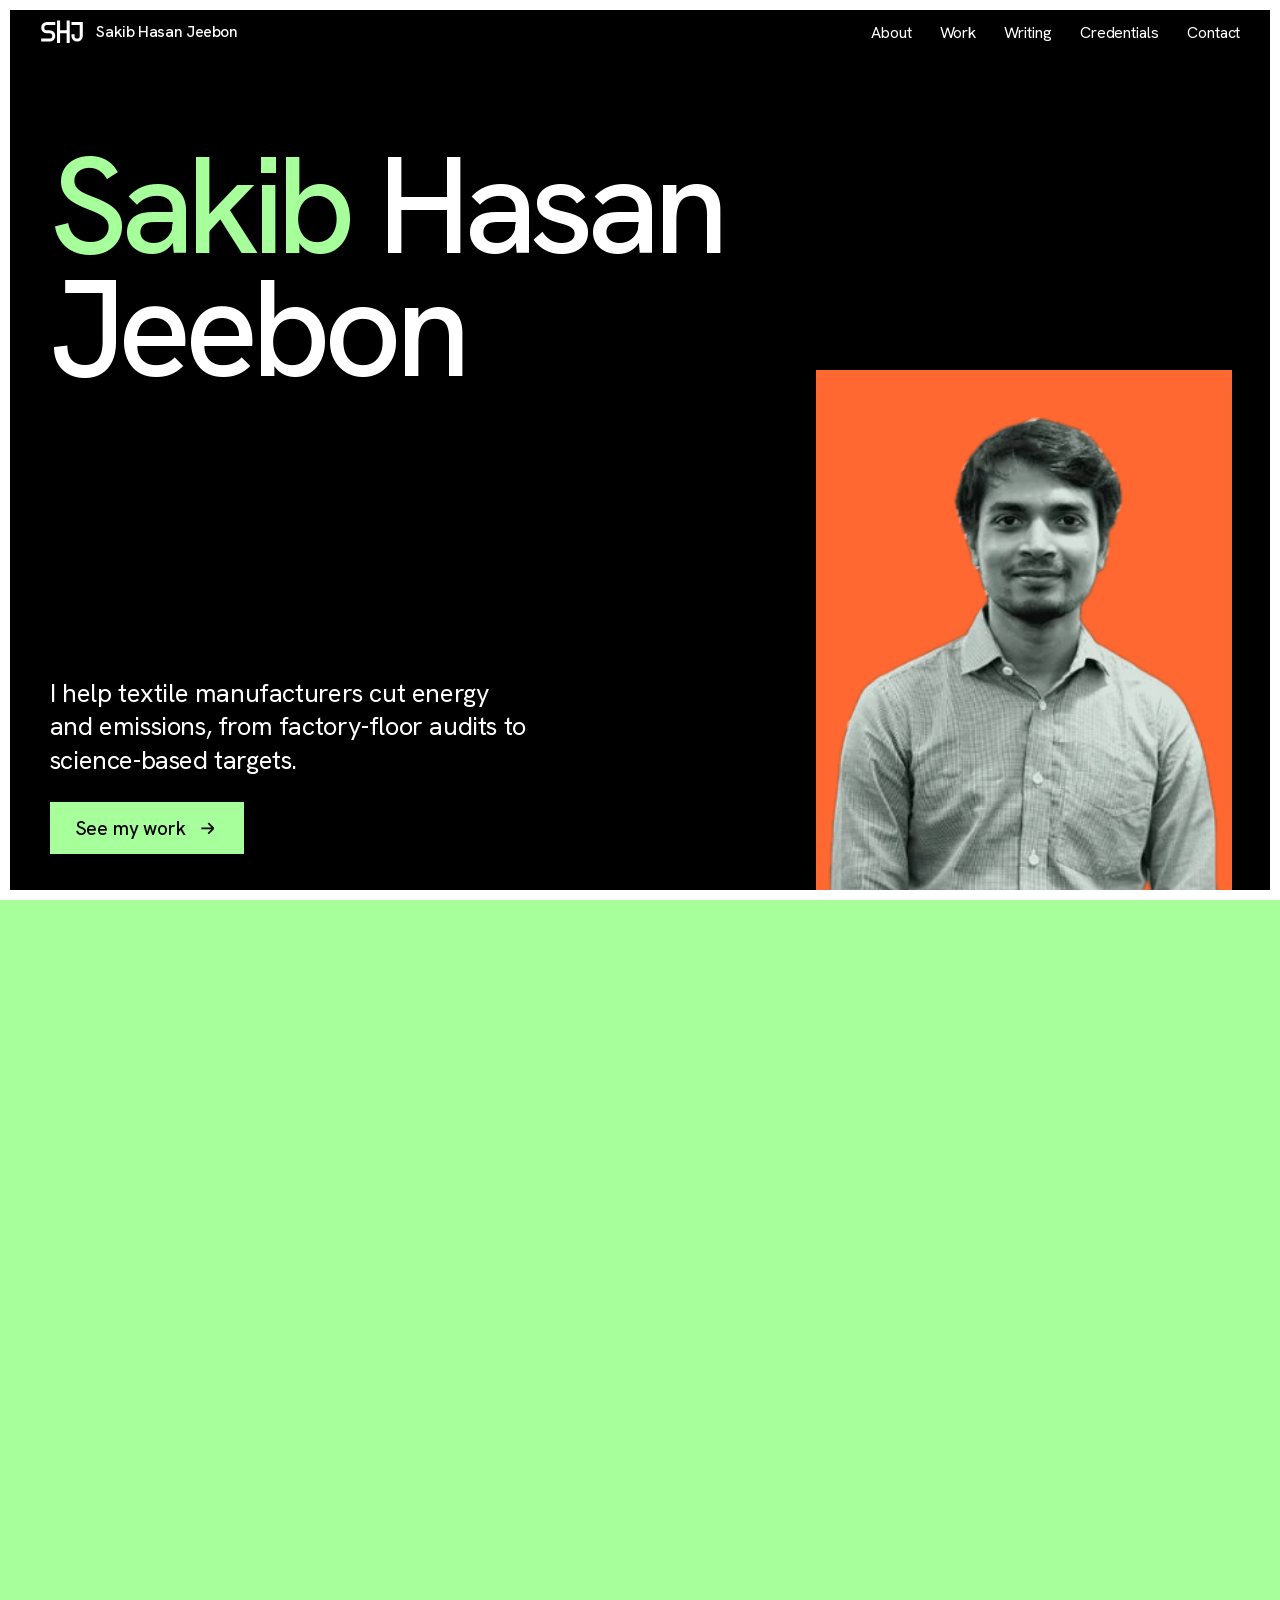
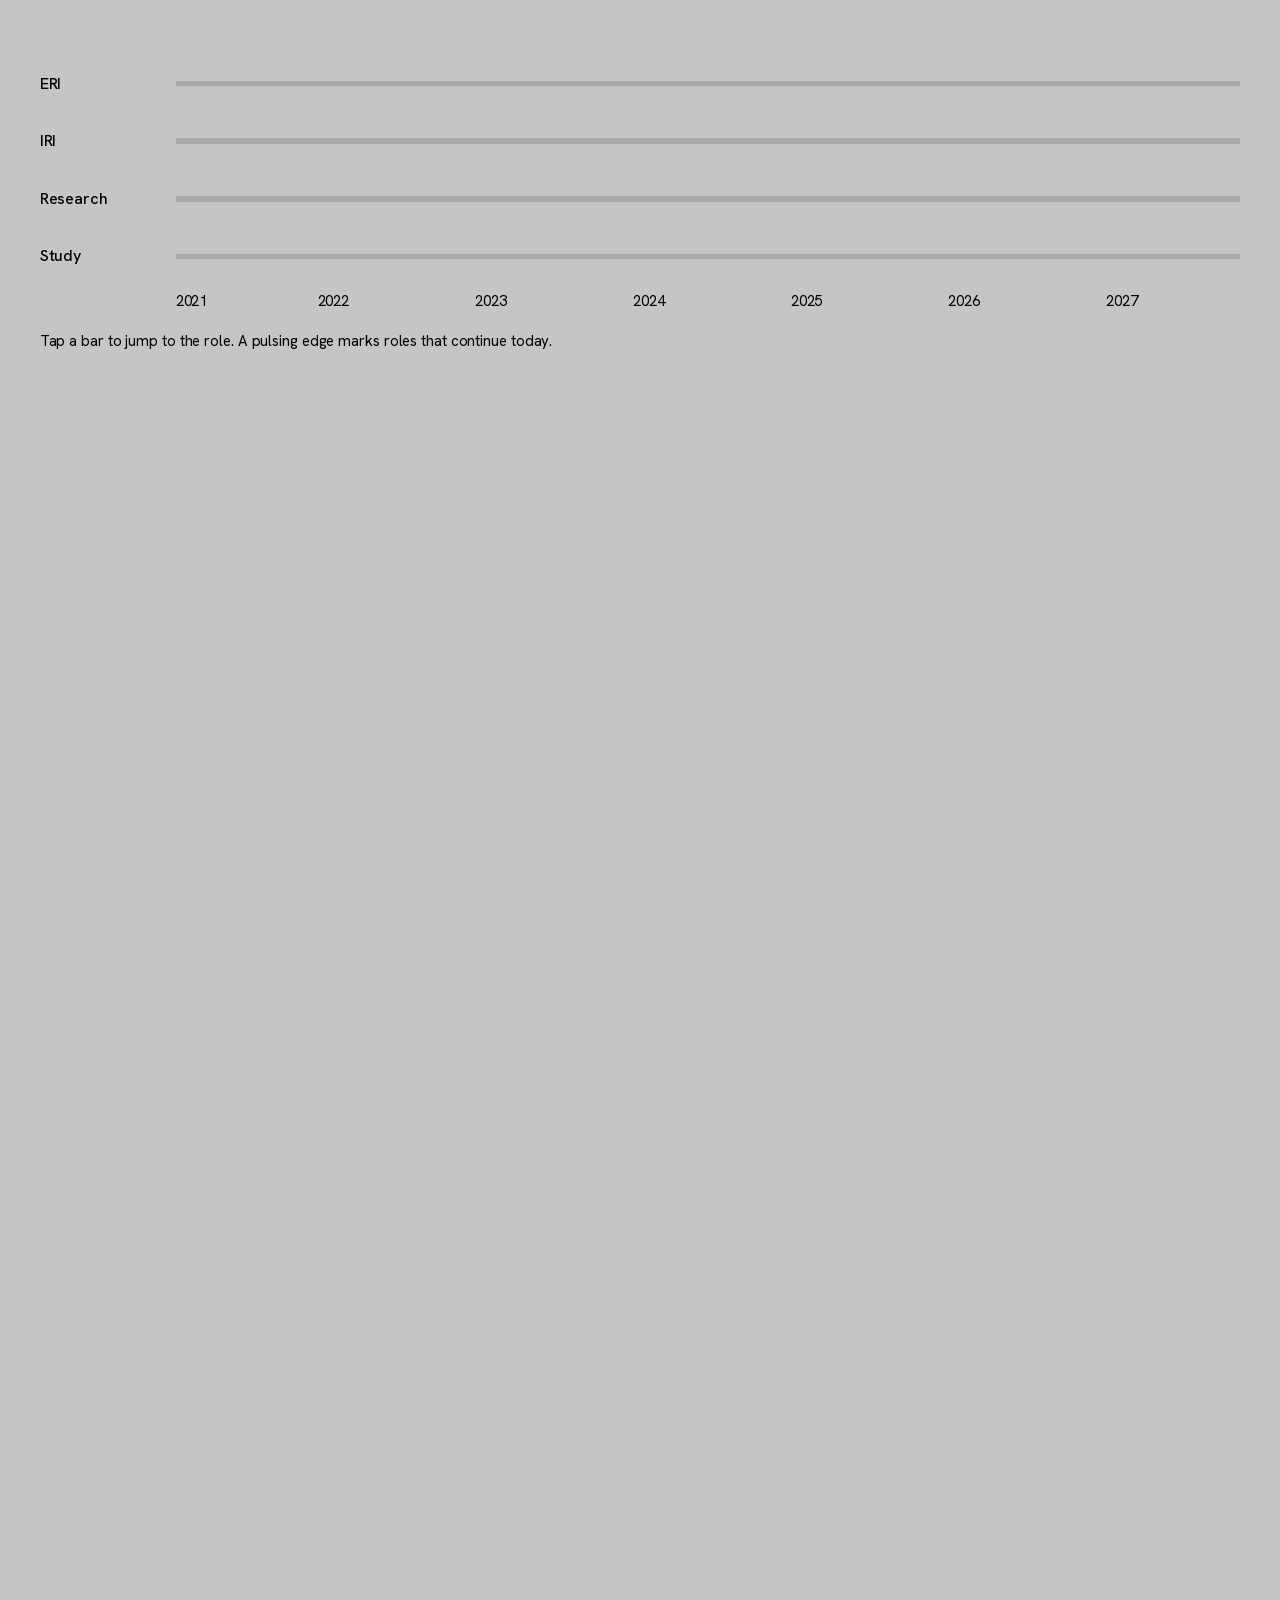
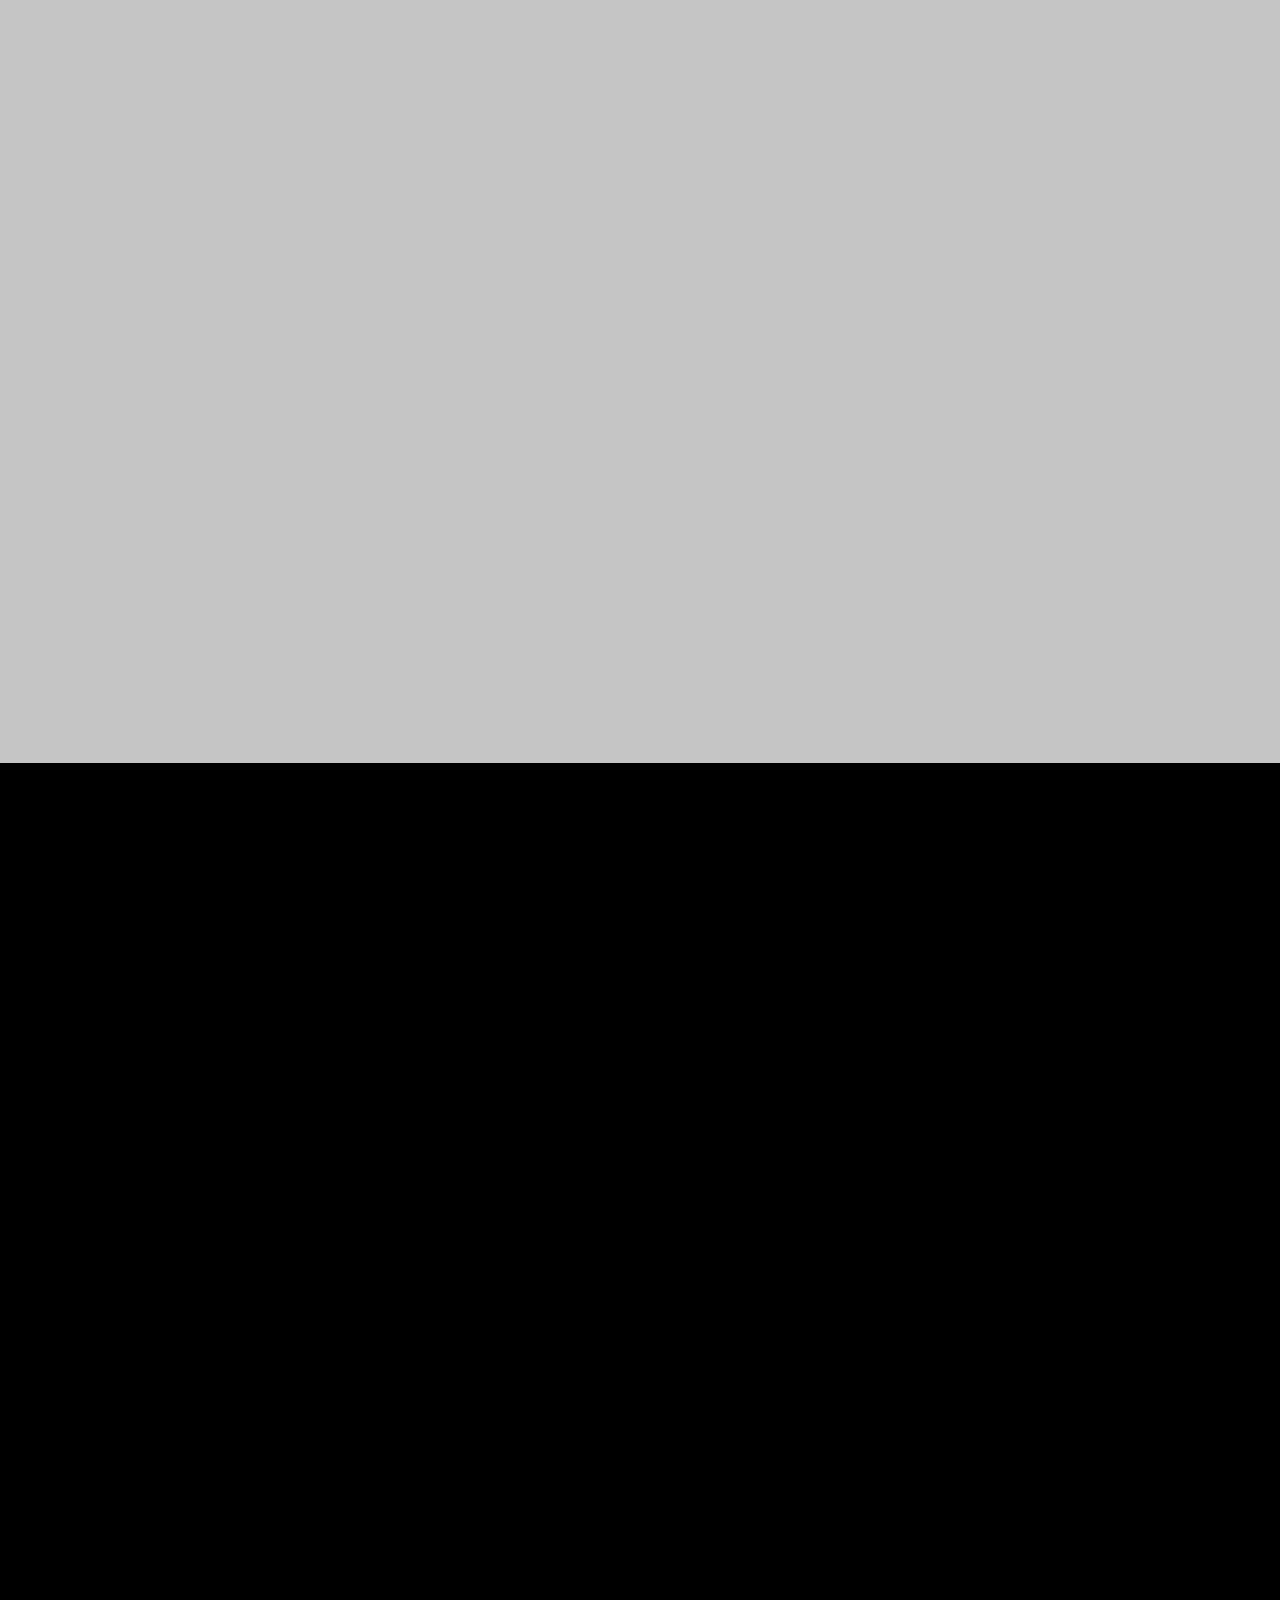
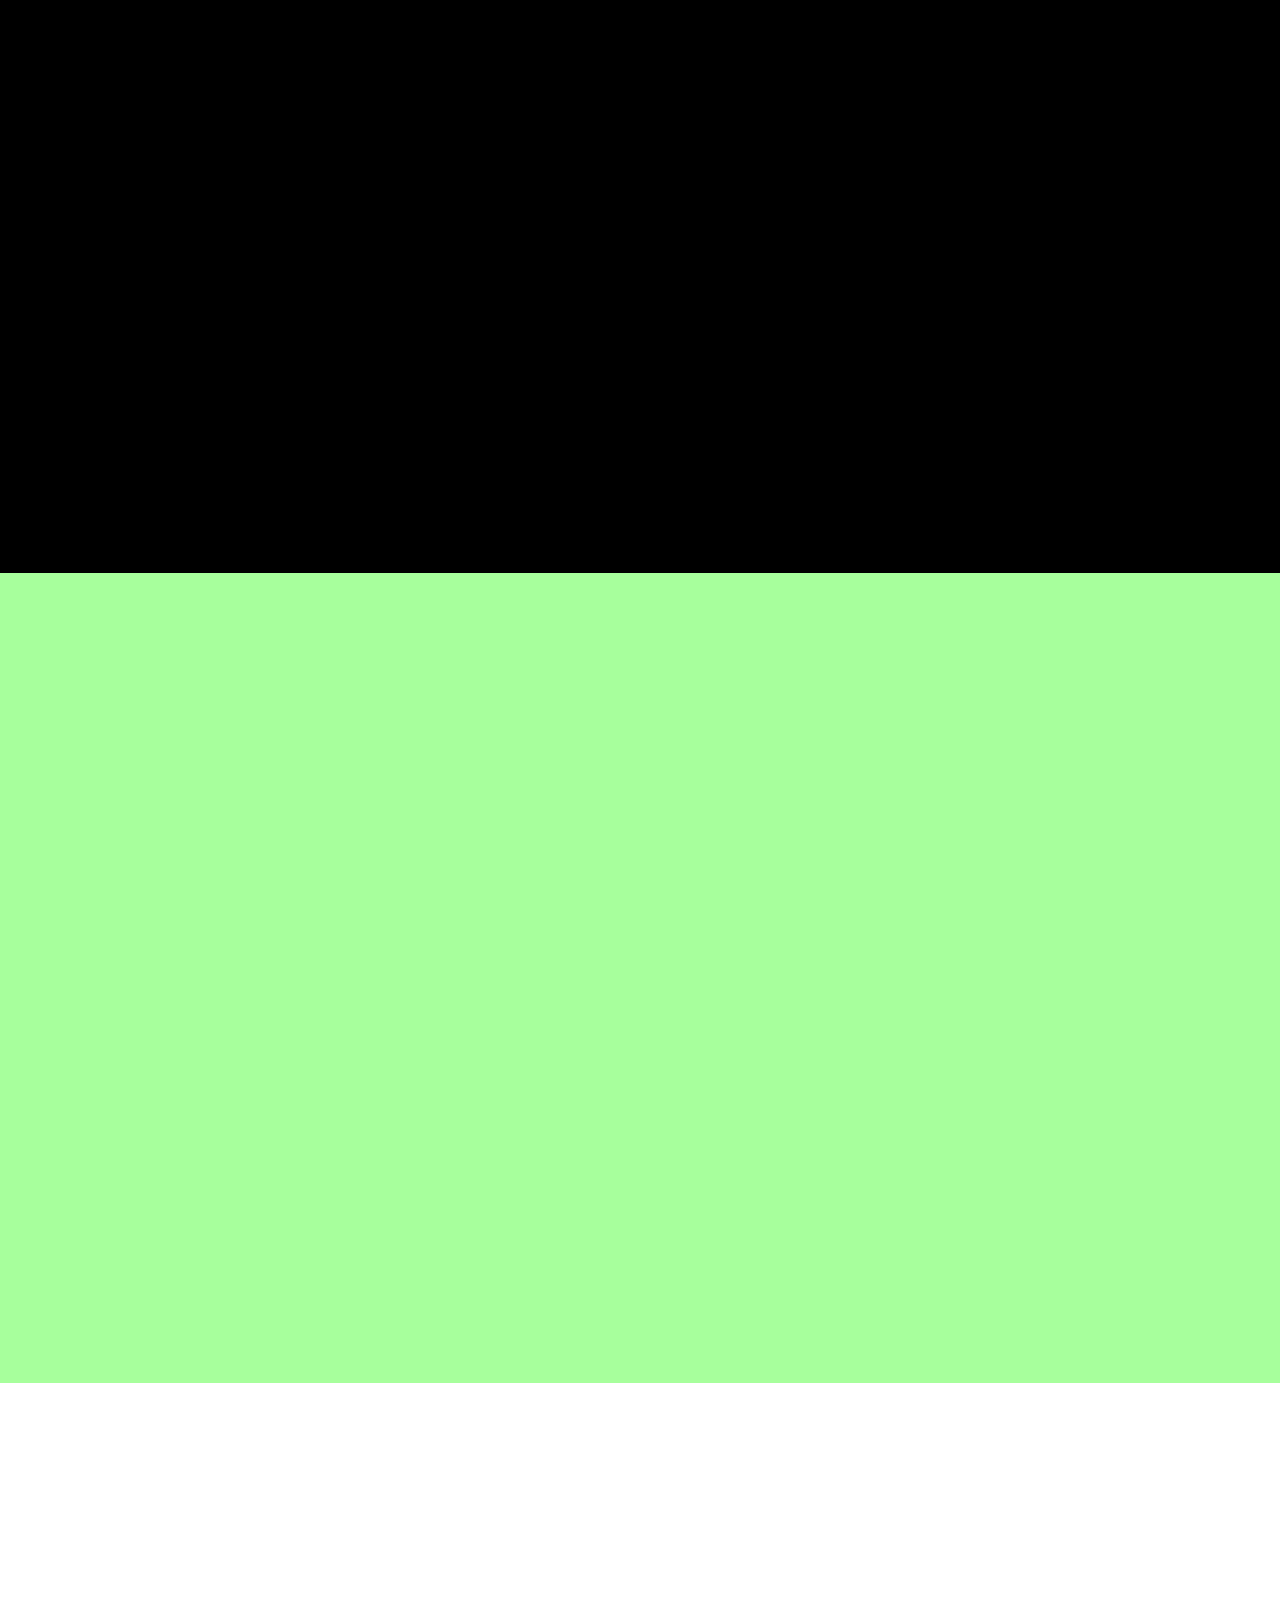
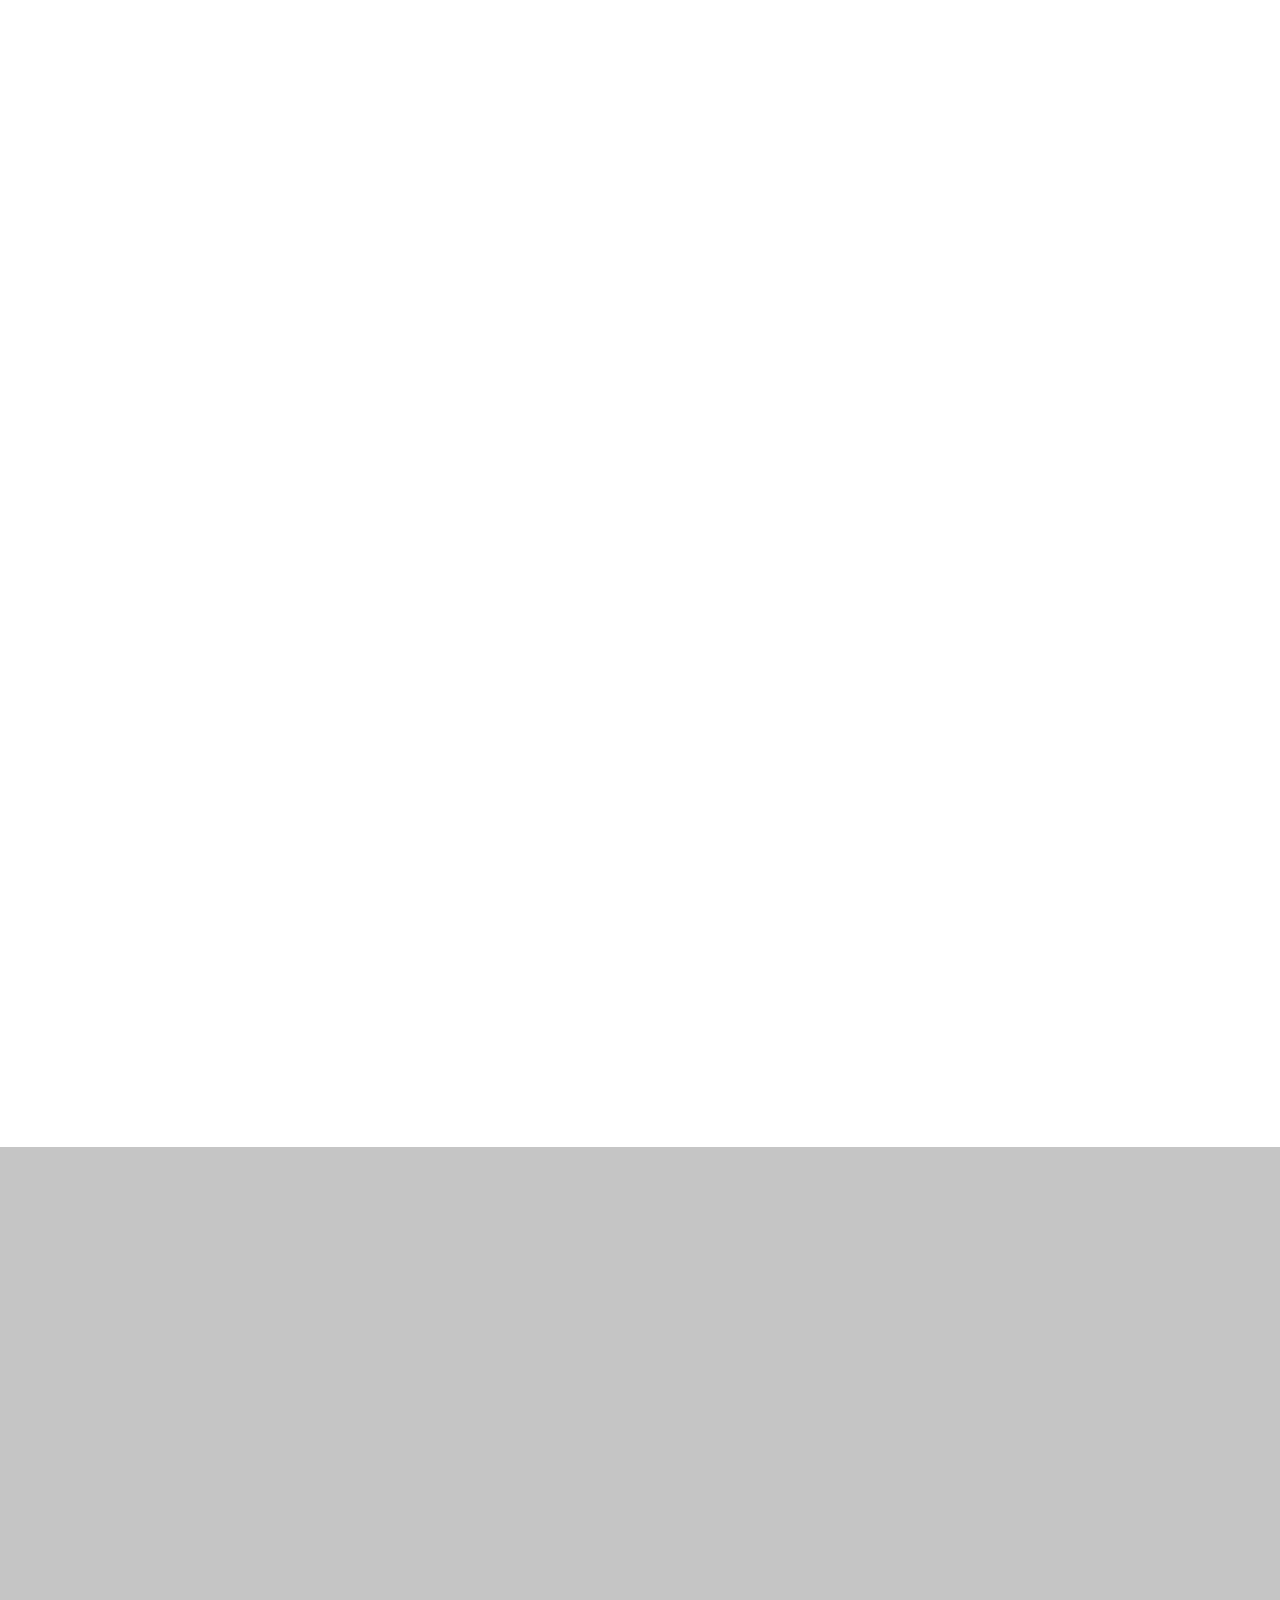
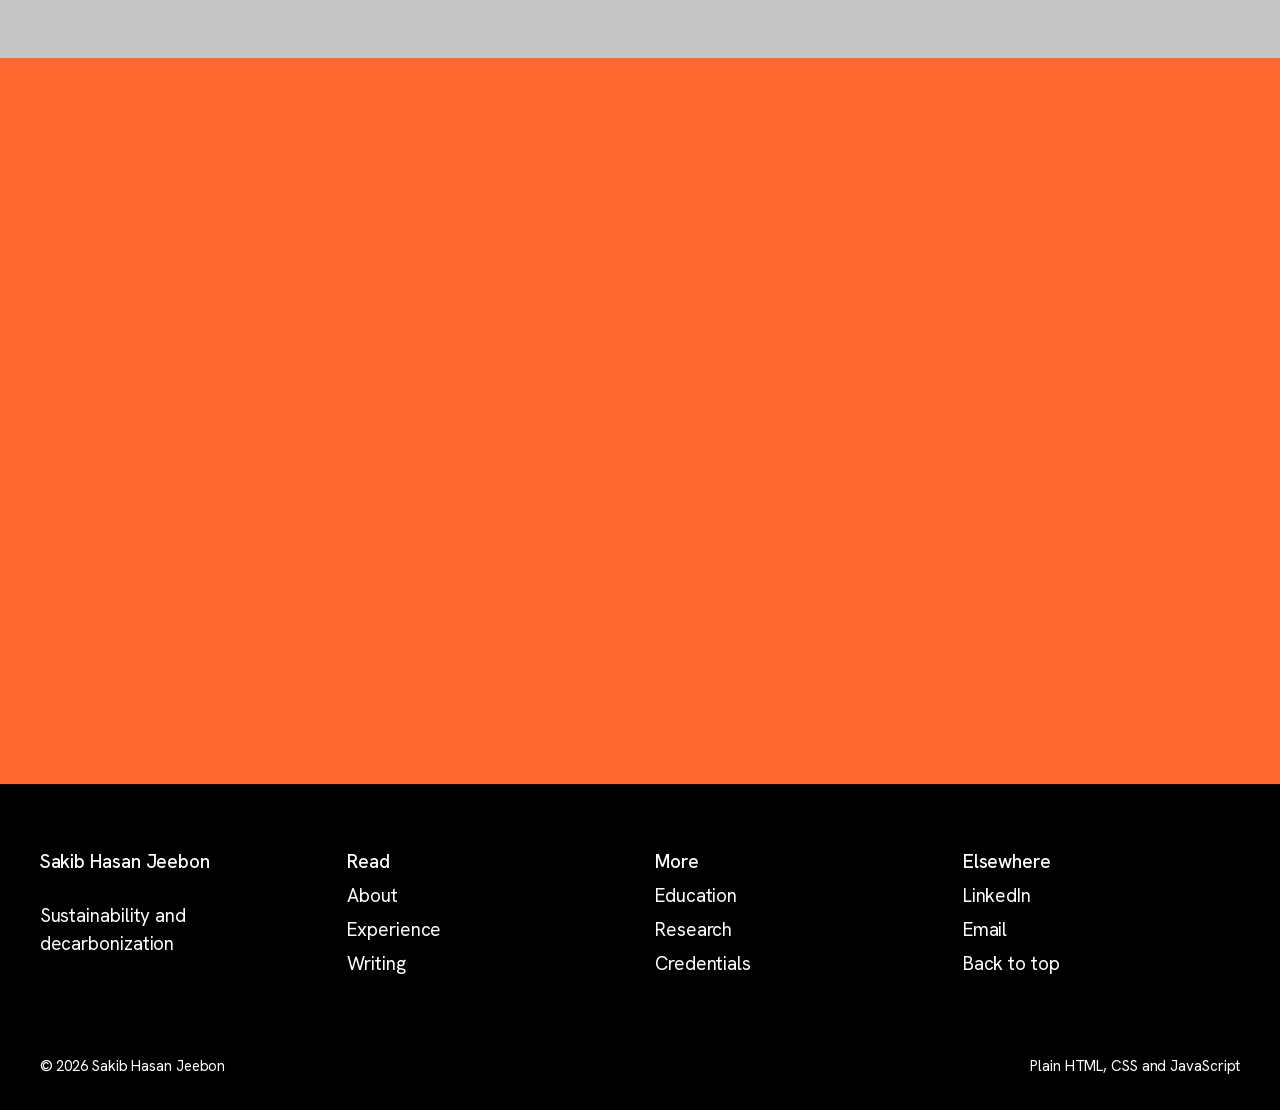
==== index.html @ f467424f "Speed and security pass - Self-host Hanken Grotesk (one 35 KB woff2) and drop Google Fonts requests " ====
<!DOCTYPE html>
<html lang="en">
<head>
  <meta charset="utf-8">
  <meta http-equiv="Content-Security-Policy" content="default-src 'self'; script-src 'self' 'sha256-qOhFsq0QMV2REqNwk5hGH5bZE9SkX6gt6yeyKdYPv+U='; style-src 'self'; style-src-attr 'unsafe-inline'; img-src 'self' data:; font-src 'self'; connect-src 'self'; object-src 'none'; base-uri 'none'; form-action 'none'">
  <meta name="referrer" content="strict-origin-when-cross-origin">
  <meta name="viewport" content="width=device-width, initial-scale=1">
  <title>Sakib Hasan Jeebon · Sustainability and decarbonization</title>
  <meta name="description" content="Sakib Hasan Jeebon leads client relations and training at IRI and ERI in Dhaka: energy audits, the RTIS ESG data platform, science-based targets and ESG reporting for textile manufacturing.">
  <meta name="author" content="Sakib Hasan Jeebon">
  <link rel="canonical" href="https://sakibjeebon.github.io/">
  <meta name="theme-color" content="#000000">

  <meta property="og:type" content="website">
  <meta property="og:title" content="Sakib Hasan Jeebon · Sustainability and decarbonization">
  <meta property="og:description" content="Energy audits, ESG data and training for textile manufacturing in South Asia. 90+ businesses onboarded to RTIS · 400+ professionals trained · UNFCCC LDC Expert Roster · SREDA Certified Energy Manager.">
  <meta property="og:url" content="https://sakibjeebon.github.io/">
  <meta property="og:image" content="https://sakibjeebon.github.io/assets/img/profile-480.jpg">
  <meta name="twitter:card" content="summary">

  <link rel="icon" href="favicon.svg" type="image/svg+xml">
  <link rel="icon" type="image/png" sizes="32x32" href="favicon-32x32.png">
  <link rel="apple-touch-icon" href="apple-touch-icon.png">
  <link rel="preload" href="assets/fonts/hanken-grotesk-latin.woff2" as="font" type="font/woff2" crossorigin>
  <link rel="stylesheet" href="assets/css/style.css">
  <script>document.documentElement.classList.add("js")</script>
  <script defer src="assets/js/main.js"></script>

  <script type="application/ld+json">
  {
    "@context": "https://schema.org",
    "@type": "Person",
    "name": "Sakib Hasan Jeebon",
    "url": "https://sakibjeebon.github.io/",
    "image": "https://sakibjeebon.github.io/assets/img/profile-480.jpg",
    "jobTitle": "Head of Client Relations and Training",
    "worksFor": [
      { "@type": "Organization", "name": "Intelligent Resources International (IRI) Ltd.", "url": "https://iribd.com/" },
      { "@type": "Organization", "name": "Engineering Resources International (ERI) Ltd.", "url": "https://eri.bd/" }
    ],
    "alumniOf": [
      { "@type": "CollegeOrUniversity", "name": "Bangladesh University of Engineering and Technology" },
      { "@type": "CollegeOrUniversity", "name": "Shahjalal University of Science and Technology" },
      { "@type": "CollegeOrUniversity", "name": "Institute of Business Administration, University of Dhaka" }
    ],
    "email": "mailto:sakibjeebon@gmail.com",
    "sameAs": [ "https://www.linkedin.com/in/sakibjeebon" ],
    "knowsAbout": [ "Decarbonization", "ESG Reporting", "Science Based Targets", "Energy Auditing", "GHG Accounting", "CSRD", "GRI", "Textile Manufacturing Sustainability" ]
  }
  </script>
</head>
<body>
<a class="skip" href="#main">Skip to content</a>

<header class="site-head" id="head">
  <a class="brand" href="#top" aria-label="Sakib Hasan Jeebon, back to top">
    <svg viewBox="0 2 64 40" aria-hidden="true"><path class="logo-line" pathLength="1" d="M20 10H10a6 6 0 0 0 0 12h4a6 6 0 0 1 0 12H4"/><path class="logo-line" pathLength="1" d="M27 8v28M41 8v28M27 22h14"/><path class="logo-line" pathLength="1" d="M48 10h12v18a6 6 0 0 1-12 0"/></svg>
    <span class="brand-name">Sakib Hasan Jeebon</span>
  </a>
  <ul class="nav-links">
    <li class="wide"><a href="#about">About</a></li>
    <li><a href="#experience">Work</a></li>
    <li><a href="#writing">Writing</a></li>
    <li class="wide"><a href="#credentials">Credentials</a></li>
    <li><a href="#contact">Contact</a></li>
  </ul>
</header>

<main id="main">

  <!-- Hero -->
  <section class="hero" id="top" aria-label="Introduction">
    <div class="hero-panel">
      <h1><span class="line"><span><span class="given">Sakib</span> Hasan</span></span><span class="line"><span>Jeebon</span></span></h1>
      <div class="hero-foot">
        <p>I help textile manufacturers cut energy and emissions, from factory-floor audits to science-based targets.</p>
        <a class="btn" href="#experience">See my work <svg class="ic" viewBox="0 0 24 24" aria-hidden="true"><path fill="none" stroke="currentColor" stroke-width="2" d="M5 12h14m0 0-6-6m6 6-6 6"/></svg></a>
      </div>
      <div class="hero-photo"><img src="assets/img/sakib-cutout.webp" width="291" height="440" alt="Sakib Hasan Jeebon" fetchpriority="high" decoding="async"></div>
    </div>
  </section>

  <!-- About -->
  <section class="chapter c-mint about" id="about" aria-labelledby="about-h">
    <div class="wrap">
      <h2 id="about-h" class="rise">Energy, water and carbon, counted.</h2>
      <div class="about-cols">
        <div class="rise">
          <h3>What I do</h3>
          <p>Industrial sustainability: energy, water and greenhouse-gas management for textile and garment supply chains in Bangladesh, India and Pakistan. I started on the factory floor with energy audits, chemical assessments and effluent-plant evaluations.</p>
        </div>
        <div class="rise" style="--i:1">
          <h3>Two companies, one role</h3>
          <p>Since July 2026 I hold the same title at two sister companies. At IRI I lead client relations, training and ESG platform sales; at ERI I do the same for its resource-efficiency, decarbonization and reporting services.</p>
        </div>
        <div class="rise" style="--i:2">
          <h3>What I'm building</h3>
          <p>RTIS, the resource-tracking and ESG data platform, and the training that makes its numbers usable. I'm automating assessment work with AI, and studying garment business at IBA, University of Dhaka.</p>
        </div>
      </div>
      <div class="focus">
        <div class="rise"><h3>ESG reporting</h3><ul><li>GRI, CSRD and CSDDD</li><li>SBTi target setting</li><li>Higg FEM</li><li>UNFCCC alignment</li></ul></div>
        <div class="rise" style="--i:1"><h3>Decarbonization</h3><ul><li>GHG accounting, Scope 1–3</li><li>Mitigation road-mapping</li><li>Climate training design</li></ul></div>
        <div class="rise" style="--i:2"><h3>Energy and resources</h3><ul><li>Industrial energy auditing</li><li>Water and chemical management</li><li>ETP evaluation</li><li>Renewable feasibility</li></ul></div>
        <div class="rise" style="--i:3"><h3>Data and software</h3><ul><li>RTIS platform architecture</li><li>Predictive efficiency models</li><li>Python, data visualization</li><li>AI workflow automation</li></ul></div>
      </div>
      <a class="btn rise" href="#experience">The track record <svg class="ic" viewBox="0 0 24 24" aria-hidden="true"><path fill="none" stroke="currentColor" stroke-width="2" d="M5 12h14m0 0-6-6m6 6-6 6"/></svg></a>
    </div>
  </section>

  <!-- Track record -->
  <section class="chapter c-orange record" id="record" aria-labelledby="record-h">
    <span id="impact" aria-hidden="true"></span>
    <div class="wrap">
      <h2 id="record-h" class="vh">Track record</h2>
      <div class="figs">
        <p class="rise"><span class="fig"><span class="count" data-target="400">400</span>+</span>professionals trained in GHG accounting, RTIS and resource efficiency</p>
        <p class="rise" style="--i:1"><span class="fig"><span class="count" data-target="90">90</span>+</span>new businesses onboarded to the RTIS platform</p>
        <p class="rise" style="--i:2"><span class="fig"><span class="count" data-target="80">80</span>+</span>industrial energy audits in textile and garment factories</p>
        <p class="rise" style="--i:3"><span class="fig"><span class="count" data-target="25">25</span></span>factories guided to SBTi-aligned targets</p>
      </div>
      <div class="record-more">
        <div class="rise"><strong>€85K</strong>OECD-aligned needs assessment contract, won through a multi-stage bid</div>
        <div class="rise" style="--i:1"><strong>$55K</strong>annual recurring revenue from ESG platform sales and renewals</div>
        <div class="rise" style="--i:2"><strong>40+ and 15+</strong>chemical assessments and effluent plant evaluations</div>
        <div class="rise" style="--i:3"><strong>3 countries</strong>Bangladesh, India and Pakistan</div>
      </div>
    </div>
  </section>

  <!-- Experience -->
  <section class="chapter c-grey experience" id="experience" aria-labelledby="exp-h">
    <div class="wrap">
      <h2 id="exp-h" class="chapter-head rise">Experience</h2>

      <figure class="lanes" id="lanes" aria-label="Career timeline from 2021 to 2027. ERI: Engineer May 2021 to June 2022, RTIS Integration Lead July 2022 to June 2023, Manager July to December 2023, Head of Client Relations and Training from July 2026. IRI: Head of Client Relations and Training from January 2024. Research: Graduate Research Assistant at BUET April 2022 to March 2024. Study: MSc at BUET July 2021 to March 2024; PGD in Garment Business at IBA from November 2026.">
        <!-- position = months since Jan 2021 / 81 (axis runs Jan 2021 to Sep 2027) -->
        <div class="lane"><span class="lane-name">ERI</span>
          <div class="lane-track">
            <a class="seg l-eri" href="#role-eri-eng" style="--s:4.94%;--w:17.28%">Engineer</a>
            <a class="seg l-eri" href="#role-eri-rtis" style="--s:22.22%;--w:14.81%;transition-delay:.12s">RTIS lead</a>
            <a class="seg l-eri" href="#role-eri-mgr" style="--s:37.04%;--w:7.41%;transition-delay:.24s">Manager</a>
            <a class="seg l-eri live" href="#role-eri-head" style="--s:81.48%;--w:6.17%;transition-delay:.48s">Head</a>
          </div>
        </div>
        <div class="lane"><span class="lane-name">IRI</span>
          <div class="lane-track">
            <a class="seg l-iri live" href="#role-iri-head" style="--s:44.44%;--w:43.21%;transition-delay:.36s">Head of Client Relations and Training</a>
          </div>
        </div>
        <div class="lane"><span class="lane-name">Research</span>
          <div class="lane-track">
            <a class="seg l-res" href="#research" style="--s:18.52%;--w:29.63%;transition-delay:.2s">Graduate research, BUET</a>
          </div>
        </div>
        <div class="lane"><span class="lane-name">Study</span>
          <div class="lane-track">
            <a class="seg l-study" href="#education" style="--s:7.41%;--w:40.74%;transition-delay:.16s">MSc, BUET</a>
            <a class="seg l-study live" href="#education" style="--s:86.42%;--w:11.11%;transition-delay:.6s">PGD-GB</a>
          </div>
        </div>
        <div class="lanes-axis"><span></span>
          <div class="axis" aria-hidden="true">
            <span style="--s:0%">2021</span><span style="--s:14.81%">2022</span><span style="--s:29.63%">2023</span><span style="--s:44.44%">2024</span><span style="--s:59.26%">2025</span><span style="--s:74.07%">2026</span><span style="--s:88.89%">2027</span>
          </div>
        </div>
        <ul class="lanes-legend">
          <li><span class="dot l-eri"></span><span><b>ERI</b> Engineer, RTIS Integration Lead, Manager, Head of Client Relations and Training</span></li>
          <li><span class="dot l-iri"></span><span><b>IRI</b> Head of Client Relations and Training</span></li>
          <li><span class="dot l-res"></span><span><b>Research</b> Graduate research, BUET</span></li>
          <li><span class="dot l-study"></span><span><b>Study</b> MSc at BUET, PGD in Garment Business at IBA</span></li>
        </ul>
        <figcaption class="lanes-note">Tap a bar to jump to the role. A pulsing edge marks roles that continue today.</figcaption>
      </figure>

      <ol class="roles">
        <li class="role" id="role-eri-head">
          <div class="role-when rise"><strong>Jul 2026 – present</strong>Dhaka, on-site</div>
          <div class="role-body rise" style="--i:1">
            <h3>Head of Client Relations and Training</h3>
            <p class="role-org"><a href="https://eri.bd/" target="_blank" rel="noopener noreferrer">Engineering Resources International (ERI) Ltd.</a><span class="role-tag tag-eri">Concurrent with IRI</span></p>
            <ul>
              <li>Lead client relationships for ERI's resource-efficiency, decarbonization and sustainability-reporting engagements with brands and manufacturers.</li>
              <li>Run RTIS certification and sustainability training programmes for factory teams.</li>
              <li>Coordinate delivery between ERI and its sister concern IRI, so clients get one point of contact across both.</li>
            </ul>
          </div>
        </li>
        <li class="role" id="role-iri-head">
          <div class="role-when rise"><strong>Jan 2024 – present</strong>Dhaka</div>
          <div class="role-body rise" style="--i:1">
            <h3>Head of Client Relations and Training</h3>
            <p class="role-org"><a href="https://iribd.com/" target="_blank" rel="noopener noreferrer">Intelligent Resources International (IRI) Ltd.</a><span class="role-tag tag-iri">Concurrent with ERI</span></p>
            <ul>
              <li>Automating assessment and reporting workflows and building AI skills across the organisation, cutting mandays and resource use.</li>
              <li>Closed a <b>€85K</b> OECD-aligned ATTI Bangladesh Needs Assessment contract through a competitive multi-stage bid.</li>
              <li>Generated and manage <b>$55K</b> in annual recurring revenue from ESG data-platform sales and renewals.</li>
              <li>Guided <b>25 factories</b> through SBTi-aligned emission-reduction target setting.</li>
              <li>Architected the RTIS ESG reporting engine covering <b>GRI, CSRD, CSDDD and SBTi</b>.</li>
              <li>Ran 20+ stakeholder sessions with brands, sponsors and factories; launched 3 new services that grew the user base by 25%.</li>
              <li>Lead a team of five; built the regional ESG services pipeline across <b>Bangladesh, India and Pakistan</b> and beyond apparel into new industrial sectors.</li>
            </ul>
          </div>
        </li>
        <li class="role" id="role-eri-mgr">
          <div class="role-when rise"><strong>Jul 2023 – Dec 2023</strong></div>
          <div class="role-body rise" style="--i:1">
            <h3>Manager, Technical Integration and Training</h3>
            <p class="role-org"><a href="https://eri.bd/" target="_blank" rel="noopener noreferrer">Engineering Resources International (ERI) Ltd.</a></p>
            <ul>
              <li>Onboarded <b>30+ factories</b>; designed and delivered training to <b>400+ sustainability professionals</b> across South Asia.</li>
              <li>Aligned factory-level environmental strategy with UNFCCC climate objectives.</li>
              <li>Launched <b>3 sustainability programmes</b> strengthening supply-chain performance.</li>
            </ul>
          </div>
        </li>
        <li class="role" id="role-eri-rtis">
          <div class="role-when rise"><strong>Jul 2022 – Jun 2023</strong></div>
          <div class="role-body rise" style="--i:1">
            <h3>RTIS Integration Lead</h3>
            <p class="role-org"><a href="https://eri.bd/" target="_blank" rel="noopener noreferrer">Engineering Resources International (ERI) Ltd.</a></p>
            <ul>
              <li>Developed the core architecture and training modules of <b>RTIS</b>, the Resource Tracking Information System for ESG monitoring.</li>
              <li>Launched the platform and scaled onboarding to <b>60+ factories</b> for real-time resource monitoring.</li>
              <li>Built predictive resource-efficiency models for the apparel sector.</li>
            </ul>
          </div>
        </li>
        <li class="role" id="role-eri-eng">
          <div class="role-when rise"><strong>May 2021 – Jun 2022</strong></div>
          <div class="role-body rise" style="--i:1">
            <h3>Engineer, Sustainable Development and Engineering</h3>
            <p class="role-org"><a href="https://eri.bd/" target="_blank" rel="noopener noreferrer">Engineering Resources International (ERI) Ltd.</a></p>
            <ul>
              <li>Conducted <b>80+ energy audits</b>, <b>40+ chemical assessments</b> and <b>15+ effluent treatment plant evaluations</b> in textile and garment factories.</li>
            </ul>
          </div>
        </li>
      </ol>
    </div>
  </section>

  <!-- Writing -->
  <section class="chapter c-black writing" id="writing" aria-labelledby="writing-h">
    <div class="tiles">
      <div class="tile head rise">
        <div><h2 id="writing-h">Writing</h2><p>Notes on energy, climate, ESG and AI, first posted on LinkedIn.</p></div>
      </div>
      <a class="tile t-orange rise" href="writing/ai-token-import.html"><span class="tile-fig">৳16&nbsp;cr</span><span class="tile-cap">How many AI tokens does Bangladesh import?<span class="tile-when">Mar 2026</span></span></a>
      <a class="tile photo rise" style="--i:1" href="writing/measuring-the-right-emissions.html"><img src="assets/img/writing/measuring-the-right-emissions-480.webp" srcset="assets/img/writing/measuring-the-right-emissions-480.webp 480w, assets/img/writing/measuring-the-right-emissions-960.webp 960w" sizes="(max-width: 760px) 50vw, (max-width: 1100px) 33vw, 25vw" alt="" loading="lazy" width="1024" height="1024"><span class="tile-cap">Are we measuring the right emissions?<span class="tile-when">Mar 2026</span></span></a>
      <a class="tile t-mint rise" href="writing/leap-year-rule.html"><span class="tile-fig">÷400</span><span class="tile-cap">Why 1900 wasn't a leap year, but 2000 was<span class="tile-when">Feb 2026</span></span></a>
      <a class="tile photo rise" style="--i:1" href="writing/ai-vs-food.html"><img src="assets/img/writing/ai-vs-food-480.webp" srcset="assets/img/writing/ai-vs-food-480.webp 480w, assets/img/writing/ai-vs-food-800.webp 800w" sizes="(max-width: 760px) 50vw, (max-width: 1100px) 33vw, 25vw" alt="" loading="lazy" width="800" height="1200"><span class="tile-cap">Energy vs food is now AI vs food<span class="tile-when">Feb 2026</span></span></a>
      <a class="tile t-white rise" style="--i:2" href="writing/carbon-neutral-baby.html"><span class="tile-fig">580</span><span class="tile-cap">The math behind a carbon-neutral baby<span class="tile-when">Oct 2025</span></span></a>
      <a class="tile photo rise" style="--i:3" href="writing/bangladesh-renewable-market.html"><img src="assets/img/writing/bangladesh-renewable-market-480.webp" srcset="assets/img/writing/bangladesh-renewable-market-480.webp 480w, assets/img/writing/bangladesh-renewable-market-960.webp 960w" sizes="(max-width: 760px) 50vw, (max-width: 1100px) 33vw, 25vw" alt="" loading="lazy" width="1200" height="1200"><span class="tile-cap">Bangladesh opens its renewable power market<span class="tile-when">Oct 2025</span></span></a>
      <a class="tile t-grey rise" href="writing/ants-vs-humans.html"><span class="tile-fig">T</span><span class="tile-cap">Ants vs humans: who solves problems better?<span class="tile-when">Dec 2024</span></span></a>
      <a class="tile photo rise" style="--i:1" href="writing/fossil-free-fashion-scorecard.html"><img src="assets/img/writing/fossil-free-fashion-scorecard-480.webp" srcset="assets/img/writing/fossil-free-fashion-scorecard-480.webp 480w, assets/img/writing/fossil-free-fashion-scorecard-960.webp 960w" sizes="(max-width: 760px) 50vw, (max-width: 1100px) 33vw, 25vw" alt="" loading="lazy" width="1200" height="1200"><span class="tile-cap">Fashion's climate wake-up call<span class="tile-when">Jun 2025</span></span></a>
      <a class="tile t-orange rise" style="--i:2" href="writing/game-theory.html"><span class="tile-fig">2×2</span><span class="tile-cap">What game theory teaches about cooperation<span class="tile-when">Nov 2024</span></span></a>
      <a class="tile photo rise" style="--i:3" href="writing/surface-tension.html"><img src="assets/img/writing/surface-tension-480.webp" srcset="assets/img/writing/surface-tension-480.webp 480w, assets/img/writing/surface-tension-599.webp 599w" sizes="(max-width: 760px) 50vw, (max-width: 1100px) 33vw, 25vw" alt="" loading="lazy" width="599" height="899"><span class="tile-cap">A wasp, some water, and surface tension<span class="tile-when">Dec 2024</span></span></a>
      <a class="tile t-mint rise" href="writing/sound-of-the-sun.html"><span class="tile-fig">290&nbsp;dB</span><span class="tile-cap">How loud would the Sun be?<span class="tile-when">2024</span></span></a>
      <a class="tile photo rise" style="--i:1" href="writing/candle-flame-in-space.html"><img src="assets/img/writing/candle-flame-in-space-480.webp" srcset="assets/img/writing/candle-flame-in-space-480.webp 480w, assets/img/writing/candle-flame-in-space-960.webp 960w" sizes="(max-width: 760px) 50vw, (max-width: 1100px) 33vw, 25vw" alt="" loading="lazy" width="1041" height="812"><span class="tile-cap">What a candle flame does in space<span class="tile-when">2024</span></span></a>
      <a class="tile more rise" style="--i:2" href="writing/">All writing <svg class="ic" viewBox="0 0 24 24" aria-hidden="true"><path fill="none" stroke="currentColor" stroke-width="2" d="M5 12h14m0 0-6-6m6 6-6 6"/></svg></a>
    </div>
  </section>

  <!-- Statement + fieldwork -->
  <section class="chapter c-mint stair" id="fieldwork" aria-labelledby="stair-h">
    <div class="wrap">
      <div class="stair-top">
        <h2 id="stair-h" class="rise"><span>Between knowing and doing</span> <span>is where I work.</span></h2>
        <p class="stair-note rise" style="--i:1">Plant visits, trainings and workshops, from Dhaka's water treatment plants to climate and Agile courses. Most of the technical content is familiar; the distance between it and factory practice is the lesson.</p>
      </div>
      <div class="stair-pics">
        <figure class="rise"><img src="assets/img/writing/wasa-visit-crop-480.webp" srcset="assets/img/writing/wasa-visit-crop-480.webp 480w, assets/img/writing/wasa-visit-crop-960.webp 960w" sizes="(max-width: 760px) 50vw, 25vw" alt="Sakib and a colleague in the control room of the WASA Sayedabad water treatment plant" width="1400" height="868" loading="lazy" decoding="async"><figcaption>WASA Sayedabad Water Treatment Plant</figcaption></figure>
        <figure class="rise" style="--i:1"><img src="assets/img/writing/basis-agile-crop-480.webp" srcset="assets/img/writing/basis-agile-crop-480.webp 480w, assets/img/writing/basis-agile-crop-960.webp 960w" sizes="(max-width: 760px) 50vw, 25vw" alt="Participants of the B-TopSE Agile 1 workshop at BITM, organised by BCC, BASIS and JICA" width="1200" height="426" loading="lazy" decoding="async"><figcaption>B-TopSE Agile 1, BCC, BASIS and JICA</figcaption></figure>
        <figure class="rise" style="--i:2"><img src="assets/img/writing/giz-climate-tot-480.webp" srcset="assets/img/writing/giz-climate-tot-480.webp 480w, assets/img/writing/giz-climate-tot-960.webp 960w" sizes="(max-width: 760px) 50vw, 25vw" style="object-position:50% 8%" alt="Participants of the GIZ Training of Trainers on climate mitigation for the textile sector" width="1024" height="1024" loading="lazy" decoding="async"><figcaption>GIZ Training of Trainers, climate mitigation for textiles</figcaption></figure>
        <figure class="rise" style="--i:3"><img src="assets/img/writing/sreda-workshop-480.webp" srcset="assets/img/writing/sreda-workshop-480.webp 480w, assets/img/writing/sreda-workshop-960.webp 960w" sizes="(max-width: 760px) 50vw, 25vw" style="object-position:50% 20%" alt="Sakib at the GIZ, NSDA and SREDA workshop on energy auditor and manager certification" width="1200" height="1200" loading="lazy" decoding="async"><figcaption>GIZ–NSDA–SREDA energy auditor workshop</figcaption></figure>
      </div>
    </div>
  </section>

  <!-- Education, publication, research -->
  <section class="chapter c-white study" aria-label="Education, publication and research">
    <div class="wrap">
      <div class="band" id="education">
        <h2 class="rise">Education</h2>
        <div>
          <ul class="rows">
            <li class="r-now rise"><span class="r-title">Post Graduate Diploma in Garment Business</span><span class="r-val">2026 – present</span><span class="r-sub">Institute of Business Administration, University of Dhaka. Nine months in three modules: management core, industry and trade subjects taught by practitioners, and an industry attachment.</span></li>
            <li class="rise" style="--i:1"><span class="r-title">MSc, Chemical Engineering</span><span class="r-val">2021 – 2024</span><span class="r-sub">Bangladesh University of Engineering and Technology (BUET). Fuels and combustion, biochemical engineering, kinetics and catalysis.</span></li>
            <li class="rise" style="--i:2"><span class="r-title">BSc, Chemical Engineering and Polymer Science</span><span class="r-val">2016 – 2021</span><span class="r-sub">Shahjalal University of Science and Technology (SUST). Thermodynamics, reaction engineering, corrosion engineering.</span></li>
            <li class="rise" style="--i:3"><span class="r-title">Second major, Computer Science and Engineering</span><span class="r-val">2017 – 2019</span><span class="r-sub">SUST. Data structures, algorithm design and analysis, database systems.</span></li>
          </ul>
        </div>
      </div>
      <div class="band" id="publication">
        <h2 class="rise">Publication</h2>
        <div class="pub rise" style="--i:1">
          <a class="pub-title" href="https://doi.org/10.1155/er/6338790" target="_blank" rel="noopener noreferrer">Valorization of Distillery Spent Wash: Enhancement of Biomethane Potential Through Optimization of Inoculums and Substrates</a>
          <p>International Journal of Energy Research, Wiley. Sakib Hasan Jeebon, Vaskur Kanti Roy, Partha Sarathi Paul and Shoeb Ahmed. doi:10.1155/er/6338790</p>
          
        </div>
      </div>
      <div class="band" id="research">
        <h2 class="rise">Research</h2>
        <div>
          <ul class="rows">
            <li class="rise"><span class="r-title">Biomethane from distillery spent wash</span><span class="r-val">BUET, 2022 – 2024</span><span class="r-sub">Graduate research assistant. Assessed biomethane potential of spent wash in Bangladesh, tested inoculums beyond cow dung, and optimised anaerobic digestion across microbial population, substrate type and composition.</span></li>
            <li class="rise" style="--i:1"><span class="r-title">Catalyst design for wastewater treatment</span><span class="r-val">SUST, 2019 – 2020</span><span class="r-sub">Undergraduate research. Developed and experimentally validated a catalyst for industrial wastewater treatment, from experimental design to execution.</span></li>
          </ul>
        </div>
      </div>
    </div>
  </section>

  <!-- Credentials -->
  <section class="chapter c-grey creds" id="credentials" aria-labelledby="cred-h">
    <span id="certification" aria-hidden="true"></span>
    <div class="wrap">
      <h2 id="cred-h" class="chapter-head rise">Credentials</h2>
      <div class="wall">
        <a class="t-white rise" href="https://www.napcentral.org/node/172" target="_blank" rel="noopener noreferrer">
          <span class="w-top"><img class="w-logo" src="assets/img/logos/unfccc-dark.webp" width="725" height="280" alt="UNFCCC and NAP Central" loading="lazy" decoding="async"></span>
          <span class="w-name">LDC Roster of Experts on National Adaptation Plans</span>
          <svg class="ic w-arrow" viewBox="0 0 24 24" aria-hidden="true"><path fill="none" stroke="currentColor" stroke-width="2" d="M7 17 17 7m0 0H9m8 0v8"/></svg>
        </a>
        <a class="t-white rise" style="--i:1" href="assets/img/certification/SREDA_EM_Certificate.png" target="_blank" rel="noopener noreferrer">
          <span class="w-top"><img class="w-logo" src="assets/img/logos/sreda-dark.webp" width="541" height="174" alt="SREDA" loading="lazy" decoding="async"></span>
          <span class="w-name">Certified Energy Manager</span>
          <svg class="ic w-arrow" viewBox="0 0 24 24" aria-hidden="true"><path fill="none" stroke="currentColor" stroke-width="2" d="M7 17 17 7m0 0H9m8 0v8"/></svg>
        </a>
        <a class="t-orange rise" style="--i:2" href="#c-giz">
          <span class="w-top"><img class="w-logo" src="assets/img/logos/giz-dark.webp" width="480" height="125" alt="GIZ" loading="lazy" decoding="async"></span>
          <span><span class="w-name">GIZ Bangladesh</span><span class="w-what">Training of Trainers on climate mitigation for the textile sector</span></span>
        </a>
        <a class="t-mint rise" style="--i:3" href="#c-jica3">
          <span class="w-top"><img class="w-logo" src="assets/img/logos/jica-dark.webp" width="197" height="160" alt="JICA" loading="lazy" decoding="async"></span>
          <span><span class="w-name">B-TopSE</span><span class="w-what">Agile 1 and the Agile 3 Training of Trainers</span></span>
        </a>
        <a class="t-black rise" href="#c-iba">
          <span class="w-top"><span class="w-mark">IBA DU</span></span>
          <span><span class="w-name">IBA, University of Dhaka</span><span class="w-what">Managerial Communication for Professional Success</span></span>
        </a>
        <a class="t-white rise" style="--i:1" href="#c-cam1">
          <span class="w-top"><img class="w-logo" src="assets/img/logos/cambridge-dark.webp" width="480" height="96" alt="University of Cambridge" loading="lazy" decoding="async"></span>
          <span><span class="w-name">Cambridge · CISDL</span><span class="w-what">The SDGs, the Paris Agreement and the Global Biodiversity Framework, and the law</span></span>
        </a>
        <a class="t-mint rise" style="--i:2" href="#c-rutgers">
          <span class="w-top w-pair"><img class="w-logo" src="assets/img/logos/coursera-dark.webp" width="480" height="68" alt="Coursera" loading="lazy" decoding="async"><img class="w-logo" src="assets/img/logos/edx-dark.webp" width="284" height="160" alt="edX" loading="lazy" decoding="async"></span>
          <span><span class="w-name">Coursera and edX</span><span class="w-what">Rutgers, Michigan, Duke, Yale and HarvardX</span></span>
        </a>
        <a class="t-orange rise" style="--i:3" href="#c-nebosh">
          <span class="w-top w-pair"><span class="w-mark w-mark-s">NEBOSH</span><img class="w-logo" src="assets/img/logos/workiva-dark.webp" width="480" height="116" alt="Workiva" loading="lazy" decoding="async"></span>
          <span><span class="w-name">NEBOSH and Workiva</span><span class="w-what">Climate and heat stress at work; reporting value with AI</span></span>
        </a>
      </div>

      <h3 class="list-head rise">All certifications</h3>
      <ul class="menu">
        <li class="rise" id="c-giz"><span class="m-name">ToT on Climate Mitigation Measures for the Textile Sector</span><span class="m-by">GIZ Bangladesh · <a class="link-line" href="assets/img/certification/ToT%20on%20Climate%20SHJ.pdf" target="_blank" rel="noopener noreferrer">Certificate</a></span></li>
        <li class="rise" id="c-jica3" style="--i:1"><span class="m-name">Training of Trainers, Agile 3 (Agile Technical Practice)</span><span class="m-by">JICA · B-TopSE · <a class="link-line" href="assets/img/certification/jica-btopse-agile3-tot.pdf" target="_blank" rel="noopener noreferrer">Certificate</a></span></li>
        <li class="rise"><span class="m-name">Agile 1, Introduction to Agile Development</span><span class="m-by">JICA · B-TopSE · <a class="link-line" href="assets/img/certification/B-TopSE%20SHJ.pdf" target="_blank" rel="noopener noreferrer">Certificate</a></span></li>
        <li class="rise" id="c-iba" style="--i:1"><span class="m-name">Managerial Communication for Professional Success</span><span class="m-by">IBA, University of Dhaka · <a class="link-line" href="assets/img/certification/MCPS%20Certificate%20IBA-DU.pdf" target="_blank" rel="noopener noreferrer">Certificate</a></span></li>
        <li class="rise" id="c-cam1"><span class="m-name">The Sustainable Development Goals and the Law</span><span class="m-by">Cambridge · CISDL · <a class="link-line" href="assets/img/certification/cambridge-sdg-law.pdf" target="_blank" rel="noopener noreferrer">Certificate</a></span></li>
        <li class="rise" style="--i:1"><span class="m-name">The Paris Agreement, Sustainable Development and the Law</span><span class="m-by">Cambridge · CISDL · <a class="link-line" href="assets/img/certification/cambridge-paris-agreement-law.pdf" target="_blank" rel="noopener noreferrer">Certificate</a></span></li>
        <li class="rise"><span class="m-name">The Global Biodiversity Framework and the Law</span><span class="m-by">Cambridge · CISDL · <a class="link-line" href="assets/img/certification/cambridge-biodiversity-gbf-law.pdf" target="_blank" rel="noopener noreferrer">Certificate</a></span></li>
        <li class="rise" id="c-rutgers" style="--i:1"><span class="m-name">Supply Chain Management Specialization</span><span class="m-by">Rutgers · Coursera · <a class="link-line" href="https://www.coursera.org/account/accomplishments/specialization/certificate/Z6Y7SJCBH234" target="_blank" rel="noopener noreferrer">Verify</a></span></li>
        <li class="rise"><span class="m-name">Introduction to Thermodynamics</span><span class="m-by">University of Michigan · Coursera · <a class="link-line" href="https://www.coursera.org/account/accomplishments/certificate/QJ7MCKWB5CFG" target="_blank" rel="noopener noreferrer">Verify</a></span></li>
        <li class="rise" style="--i:1"><span class="m-name">Successful Negotiation: Essential Strategies and Skills</span><span class="m-by">University of Michigan · Coursera · <a class="link-line" href="https://www.coursera.org/account/accomplishments/certificate/XESNDTBF7DCZ" target="_blank" rel="noopener noreferrer">Verify</a></span></li>
        <li class="rise"><span class="m-name">Oil and Gas Industry Operations and Markets</span><span class="m-by">Duke University · Coursera · <a class="link-line" href="https://www.coursera.org/account/accomplishments/certificate/PNYPELK7C6LT" target="_blank" rel="noopener noreferrer">Verify</a></span></li>
        <li class="rise" style="--i:1"><span class="m-name">Introduction to Psychology</span><span class="m-by">Yale University · Coursera · <a class="link-line" href="https://www.coursera.org/account/accomplishments/certificate/5HBCULNMETHU" target="_blank" rel="noopener noreferrer">Verify</a></span></li>
        <li class="rise"><span class="m-name">Using Python for Research</span><span class="m-by">HarvardX · edX · <a class="link-line" href="https://courses.edx.org/certificates/75b825e07d154752bd8e33271b8ed2ce" target="_blank" rel="noopener noreferrer">Verify</a></span></li>
        <li class="rise" id="c-nebosh" style="--i:1"><span class="m-name">Climate Change and Heat Stress in Occupational Health and Safety</span><span class="m-by">NEBOSH · <a class="link-line" href="https://event.on24.com/ceCertficate/68/21/21/13/5/certificate_224255027_f4e5be44.pdf" target="_blank" rel="noopener noreferrer">Certificate</a></span></li>
        <li class="rise"><span class="m-name">From Adoption to Impact: Driving Reporting Value with AI</span><span class="m-by">Workiva · 1 CPE · <a class="link-line" href="assets/img/certification/workiva-ai-reporting.pdf" target="_blank" rel="noopener noreferrer">Certificate</a></span></li>
        <li class="rise" style="--i:1"><span class="m-name">Corrosion Issues in Ammonia and Urea Plants</span><span class="m-by">Industry webinar · <a class="link-line" href="assets/img/certification/Certificate%20of%20Attendance%20Sakib%20Hasan%20Jeebon.pdf" target="_blank" rel="noopener noreferrer">Certificate</a></span></li>
        <li class="rise"><span class="m-name">GRE General Test and TOEFL iBT</span><span class="m-by">ETS</span></li>
      </ul>

      <h3 class="list-head rise" id="training">Training programmes</h3>
      <ul class="menu">
        <li class="rise"><span class="m-name">Climate Mitigation for Textiles (STILE II)</span><span class="m-by">GIZ Bangladesh · 2 days · Scope 1–3, SBTi, EU Green Deal</span></li>
        <li class="rise" style="--i:1"><span class="m-name">B-TopSE Agile 1</span><span class="m-by">JICA–BCC–BASIS · 3 months · Scrum, agile engineering, scaled agile</span></li>
        <li class="rise"><span class="m-name">Climate Action Training, UN Fashion Industry Charter</span><span class="m-by">ERI Ltd. · 8 days</span></li>
        <li class="rise" style="--i:1"><span class="m-name">Industrial Process Unit Operations and Process Control</span><span class="m-by">TICI · 1 month</span></li>
        <li class="rise"><span class="m-name">Renewable Energy in Bangladesh: Prospects and Challenges</span><span class="m-by">EPRC · 1 day</span></li>
        <li class="rise" style="--i:1"><span class="m-name">Research Methodology and Technical Writing</span><span class="m-by">ABRI, BUET · 1 day</span></li>
        <li class="rise"><span class="m-name">Process Safety Engineering</span><span class="m-by">SUST · 1 day</span></li>
      </ul>
    </div>
  </section>

  <!-- Contact -->
  <section class="chapter c-orange contact" id="contact" aria-labelledby="contact-h">
    <span id="contacts" aria-hidden="true"></span>
    <div class="wrap">
      <div class="contact-intro">
        <div>
          <h2 id="contact-h" class="rise">Contact</h2>
          <p class="lead rise" style="--i:1; margin-top:1.25rem">Write to me about any of these.</p>
        </div>
        <ul class="contact-topics rise" style="--i:2">
          <li>Factory energy audits</li>
          <li>ESG reporting and science-based targets</li>
          <li>RTIS platform demos and onboarding</li>
          <li>Training programmes for your team</li>
          <li>Speaking and workshops</li>
        </ul>
      </div>
      <div class="contact-rows">
        <a class="rise" href="mailto:sakibjeebon@gmail.com">sakibjeebon@gmail.com <svg class="ic" viewBox="0 0 24 24" aria-hidden="true"><path fill="none" stroke="currentColor" stroke-width="2" d="M5 12h14m0 0-6-6m6 6-6 6"/></svg></a>
        <a class="rise" style="--i:1" href="https://www.linkedin.com/in/sakibjeebon" target="_blank" rel="noopener noreferrer">LinkedIn <svg class="ic" viewBox="0 0 24 24" aria-hidden="true"><path fill="none" stroke="currentColor" stroke-width="2" d="M5 12h14m0 0-6-6m6 6-6 6"/></svg></a>
        <a class="rise" style="--i:2" href="assets/resume_sakib-hasan-jeebon.pdf" target="_blank" rel="noopener noreferrer">Résumé, PDF <svg class="ic" viewBox="0 0 24 24" aria-hidden="true"><path fill="none" stroke="currentColor" stroke-width="2" d="M12 4v12m0 0-5-5m5 5 5-5M5 20h14"/></svg></a>
      </div>
    </div>
  </section>

</main>

<footer class="foot">
  <div class="foot-cols">
    <ul><li>Sakib Hasan Jeebon</li><li>Sustainability and decarbonization</li></ul>
    <ul><li>Read</li><li><a href="#about">About</a></li><li><a href="#experience">Experience</a></li><li><a href="#writing">Writing</a></li></ul>
    <ul><li>More</li><li><a href="#education">Education</a></li><li><a href="#research">Research</a></li><li><a href="#credentials">Credentials</a></li></ul>
    <ul><li>Elsewhere</li><li><a href="https://www.linkedin.com/in/sakibjeebon" target="_blank" rel="noopener noreferrer">LinkedIn</a></li><li><a href="mailto:sakibjeebon@gmail.com">Email</a></li><li><a href="#top">Back to top</a></li></ul>
  </div>
  <p class="legal"><span>© <span id="year">2026</span> Sakib Hasan Jeebon</span><span>Plain HTML, CSS and JavaScript</span></p>
</footer>

</body>
</html>
---- assets/css/style.css ----
/* Sakib Hasan Jeebon — portfolio. Vanilla CSS.
   Direction: colour chapters. Every section is a flat full-bleed field; one grid, one rhythm. */

@font-face {
  font-family: "Hanken Grotesk";
  font-style: normal;
  font-weight: 400 500;
  font-display: swap;
  src: url("../fonts/hanken-grotesk-latin.woff2") format("woff2");
  unicode-range: U+0000-00FF, U+0131, U+0152-0153, U+02BB-02BC, U+02C6, U+02DA, U+02DC, U+0304, U+0308, U+0329, U+2000-206F, U+20AC, U+2122, U+2191, U+2193, U+2212, U+2215, U+FEFF, U+FFFD;
}

:root {
  --white: #ffffff;
  --surface: #f5f5f5;
  --black: #000000;
  --grey: #c5c5c5;
  --mint: #a7ff9c;
  --orange: #ff6831;
  --muted: #555555;

  /* type: one face, six steps */
  --font: "Hanken Grotesk", ui-sans-serif, system-ui, sans-serif;
  --step-small: 0.9375rem;
  --step-body: clamp(1.0625rem, 1rem + 0.25vw, 1.1875rem);
  --step-lead: clamp(1.25rem, 1.1rem + 0.7vw, 1.625rem);
  --step-head: clamp(2rem, 0.9rem + 3.6vw, 4.25rem);
  --step-display: clamp(4rem, 1rem + 9.4vw, 8.75rem);

  /* spacing: one rhythm for every chapter */
  --margin: clamp(1rem, 0.4rem + 2.6vw, 2.5rem);
  --gap: clamp(1rem, 0.6rem + 1.6vw, 2rem);
  --section: clamp(4.5rem, 2.5rem + 7vw, 8.5rem);
  --head-space: clamp(2.5rem, 1.5rem + 4vw, 4.5rem);
  --row-space: clamp(3.5rem, 2rem + 5vw, 6.5rem);

  --ease-out: cubic-bezier(0.23, 1, 0.32, 1);
  --ease-in-out: cubic-bezier(0.77, 0, 0.175, 1);
}

*, *::before, *::after { box-sizing: border-box; }
* { margin: 0; }
html { -webkit-text-size-adjust: 100%; scroll-padding-top: 4rem; }
body {
  background: var(--white); color: var(--black);
  font-family: var(--font); font-weight: 400; font-size: var(--step-body); line-height: 1.5;
  letter-spacing: -0.005em; -webkit-font-smoothing: antialiased;
  overflow-x: clip;
}
img, svg { display: block; max-width: 100%; }
img { height: auto; }
a { color: inherit; text-decoration-thickness: 1px; text-underline-offset: 0.2em; }
::selection { background: var(--black); color: var(--mint); }
:focus-visible { outline: 3px solid currentColor; outline-offset: 3px; }
.vh { position: absolute !important; width: 1px; height: 1px; overflow: hidden; clip-path: inset(50%); white-space: nowrap; }
.skip { position: absolute; left: var(--margin); top: -5rem; z-index: 60; background: var(--black); color: var(--mint); padding: .7rem 1.1rem; }
.skip:focus { top: .75rem; }

h1, h2, h3 { font-weight: 500; letter-spacing: -0.05em; line-height: 0.92; text-wrap: balance; }
h2 { font-size: var(--step-head); }
h3 { font-size: var(--step-lead); letter-spacing: -0.02em; line-height: 1.15; }
p { text-wrap: pretty; }
strong, b { font-weight: 500; }
.lead { font-size: var(--step-lead); line-height: 1.35; letter-spacing: -0.015em; }
.small { font-size: var(--step-small); }
.num { font-variant-numeric: tabular-nums lining-nums; }

.wrap { padding-inline: var(--margin); max-width: 1680px; margin-inline: auto; width: 100%; }
.grid { display: grid; grid-template-columns: repeat(12, minmax(0, 1fr)); column-gap: var(--gap); }

/* ---------- chapters: a flat field each ---------- */
.chapter { background: var(--c-bg); color: var(--c-ink); padding-block: var(--section); min-height: 90svh; display: flex; flex-direction: column; justify-content: center; }
.chapter > .wrap { flex: none; }
.c-black { --c-bg: var(--black); --c-ink: var(--white); }
.c-white { --c-bg: var(--white); --c-ink: var(--black); }
.c-grey { --c-bg: var(--grey); --c-ink: var(--black); }
.c-mint { --c-bg: var(--mint); --c-ink: var(--black); }
.c-orange { --c-bg: var(--orange); --c-ink: var(--black); }
.chapter-head { margin-bottom: var(--head-space); }

/* ---------- buttons & links ---------- */
.btn {
  display: inline-flex; align-items: center; gap: .6em; min-height: 52px; padding: 0 1.5rem;
  font: 500 var(--step-body)/1 var(--font); letter-spacing: -0.01em;
  background: var(--c-ink, var(--black)); color: var(--c-bg, var(--white)); text-decoration: none; border: 2px solid transparent;
  transition: transform 160ms var(--ease-out), background-color 200ms ease, color 200ms ease;
}
.c-black .btn, .hero .btn { background: var(--mint); color: var(--black); }
.btn:active { transform: scale(0.97); }
.btn-quiet { background: transparent !important; color: inherit !important; border-color: currentColor; }
.ic { width: 1.1em; height: 1.1em; flex: none; transition: transform 220ms var(--ease-out); }
@media (hover: hover) and (pointer: fine) {
  .btn:hover .ic { transform: translateX(4px); }
  .btn-quiet:hover { background: var(--c-ink, #fff) !important; color: var(--c-bg, #000) !important; }
}
.link-line { text-decoration: underline; text-decoration-thickness: 2px; text-underline-offset: .22em; }

/* ---------- header: takes the colour of the chapter beneath it ---------- */
.site-head {
  position: fixed; inset: 0 0 auto 0; z-index: 40; height: 4rem;
  display: flex; align-items: center; gap: 1.5rem; padding-inline: var(--margin);
  background: var(--h-bg, transparent); color: var(--h-ink, #fff);
  transition: background-color 300ms ease, color 300ms ease;
}
.brand { display: inline-flex; align-items: center; gap: .8rem; text-decoration: none; color: inherit; font-weight: 500; letter-spacing: -0.02em; }
.brand svg { width: 2.75rem; height: auto; overflow: visible; }
.logo-line { fill: none; stroke: currentColor; stroke-width: 4.5; stroke-linecap: square; stroke-linejoin: miter; }
.brand-name { font-size: 1rem; }
.nav-links { display: flex; gap: clamp(1rem, 2.2vw, 2rem); margin: 0 0 0 auto; padding: 0; list-style: none; }
.nav-links { animation: nav-in 320ms var(--ease-out); }
@keyframes nav-in { from { opacity: 0; transform: translateY(-6px); } }
.nav-links a { position: relative; text-decoration: none; padding-block: .5rem; font-size: 1rem; }
.nav-links a::after { content: ""; position: absolute; left: 0; right: 0; bottom: .2rem; height: 2px; background: currentColor; transform: scaleX(0); transform-origin: left; transition: transform 260ms var(--ease-out); }
.nav-links a.active::after { transform: scaleX(1); }
@media (hover: hover) and (pointer: fine) { .nav-links a:hover::after { transform: scaleX(1); } }

/* ---------- hero ---------- */
.hero { display: flex; padding: 10px; min-height: 100svh; background: var(--white); }
.hero-panel { flex: 1; position: relative; overflow: hidden; background: var(--black); color: var(--white); min-height: 640px; display: flex; flex-direction: column; justify-content: space-between; padding: clamp(5.5rem, 15vh, 9rem) var(--margin) clamp(1.75rem, 4vh, 2.75rem); }
.hero h1 { position: relative; z-index: 2; font-size: var(--step-display); line-height: 0.9; letter-spacing: -0.05em; }
.hero h1 .line { display: block; overflow: hidden; padding-bottom: .08em; margin-bottom: -.08em; }
.hero h1 .line > span { display: block; }
.hero h1 .given { color: var(--mint); }
.hero-foot { position: relative; z-index: 2; display: grid; gap: 1.5rem; justify-items: start; max-width: 30rem; }
.hero-foot p { font-size: var(--step-lead); line-height: 1.3; letter-spacing: -0.015em; }
.hero-photo { position: absolute; z-index: 1; right: clamp(1rem, 3vw, 3rem); bottom: 0; width: min(33%, 420px); aspect-ratio: 4 / 5; background: var(--orange); overflow: hidden; }
.hero-photo img { position: absolute; left: 50%; top: 9%; width: 94%; height: auto; transform: translateX(-50%); }
/* ---------- about ---------- */
.about h2 { max-width: 20ch; margin-bottom: var(--head-space); }
.about-cols { display: grid; grid-template-columns: repeat(3, minmax(0, 1fr)); gap: var(--gap); align-items: start; }
.about-cols h3 { margin-bottom: .75rem; }
.about-cols p { max-width: 36ch; }
.focus { display: grid; grid-template-columns: repeat(4, minmax(0, 1fr)); gap: var(--gap); margin-top: var(--row-space); }
.focus h3 { font-size: var(--step-body); font-weight: 500; letter-spacing: -0.01em; margin-bottom: .6rem; }
.focus ul { list-style: none; padding: 0; display: grid; gap: .35rem; font-size: var(--step-body); }
.about .btn { margin-top: var(--row-space); }

/* ---------- track record ---------- */
.figs { display: grid; grid-template-columns: repeat(2, minmax(0, 1fr)); column-gap: var(--gap); row-gap: var(--row-space); }
.figs .fig { display: block; font-size: var(--step-display); font-weight: 500; letter-spacing: -0.06em; line-height: .86; font-variant-numeric: tabular-nums lining-nums; margin-bottom: 1rem; }
.figs p { font-size: var(--step-lead); line-height: 1.3; max-width: 26ch; }
.record-more { margin-top: var(--row-space); display: grid; grid-template-columns: repeat(4, minmax(0, 1fr)); gap: var(--gap); }
.record-more strong { display: block; font-size: var(--step-lead); letter-spacing: -0.02em; margin-bottom: .2rem; }

/* ---------- experience ---------- */
.lanes { margin-bottom: var(--row-space); }
.lanes-axis, .lane { display: grid; grid-template-columns: 7.5rem 1fr; gap: 1rem; align-items: center; }
.lane + .lane { margin-top: .85rem; }
.lane-name { font-size: 1rem; font-weight: 500; }
.lane-track { position: relative; height: 2.75rem; }
.lane-track::before { content: ""; position: absolute; inset: 1.2rem 0; background: rgba(0, 0, 0, .14); }
.seg {
  position: absolute; top: 0; bottom: 0; left: var(--s); width: var(--w);
  display: flex; align-items: center; padding-inline: .5rem; overflow: hidden;
  background: var(--seg-bg); color: var(--seg-ink); text-decoration: none;
  font-size: var(--step-small); font-weight: 500; white-space: nowrap;
  border-right: 3px solid var(--grey); transform-origin: left center; transition: transform 900ms var(--ease-out), opacity 200ms ease;
}
.l-eri { --seg-bg: var(--black); --seg-ink: var(--white); }
.l-iri { --seg-bg: var(--orange); --seg-ink: var(--black); }
.l-res { --seg-bg: var(--mint); --seg-ink: var(--black); }
.l-study { --seg-bg: var(--white); --seg-ink: var(--black); }
.seg.live::after { content: ""; position: absolute; right: 0; top: 0; bottom: 0; width: 6px; background: currentColor; }
.lanes.dim .seg { opacity: .3; }
.lanes.dim .seg.hot { opacity: 1; }
.lanes-axis { margin-top: .75rem; }
.axis { position: relative; height: 1.5rem; font-size: var(--step-small); }
.axis span { position: absolute; left: var(--s); transform: translateX(-50%); }
.axis span:first-child { transform: none; }
.lanes-legend { display: none; list-style: none; padding: 0; margin-top: 1.25rem; gap: .6rem; font-size: var(--step-small); line-height: 1.35; }
.lanes-legend li { display: grid; grid-template-columns: 1rem 1fr; gap: .6rem; align-items: start; }
.lanes-legend .dot { width: 1rem; height: 1rem; margin-top: .2rem; background: var(--seg-bg); }
.lanes-note { margin-top: 1rem; font-size: var(--step-small); }

.roles { list-style: none; padding: 0; display: grid; gap: var(--row-space); }
.role { display: grid; grid-template-columns: repeat(12, minmax(0, 1fr)); column-gap: var(--gap); scroll-margin-top: 6rem; }
.role-when { grid-column: 1 / span 3; font-size: var(--step-body); }
.role-when strong { display: block; }
.role-body { grid-column: 4 / span 8; }
.role-body h3 { font-size: var(--step-lead); font-weight: 500; }
.role-org { margin-top: .4rem; }
.role-tag { display: inline-block; margin-left: .6rem; padding: .05em .6em; font-size: var(--step-small); font-weight: 500; }
.tag-eri { background: var(--black); color: var(--white); }
.tag-iri { background: var(--orange); color: var(--black); }
.role ul { margin-top: 1.1rem; padding-left: 1.1rem; display: grid; gap: .55rem; max-width: 62ch; }
.role.flash .role-body h3 { text-decoration: underline; text-decoration-thickness: 3px; text-underline-offset: .15em; }

/* ---------- writing: wall of tiles ---------- */
.writing { padding-bottom: 0; }
.tiles { display: grid; grid-template-columns: repeat(4, minmax(0, 1fr)); gap: 8px; padding: 8px; }
.tile {
  position: relative; aspect-ratio: 1; overflow: hidden; isolation: isolate;
  display: flex; align-items: center; justify-content: center; text-align: center;
  text-decoration: none; background: var(--t-bg); color: var(--black);
  padding: 1.25rem 1.25rem 5rem;
}
.tile-fig { font-size: var(--step-head); font-weight: 500; letter-spacing: -0.06em; line-height: .9; transition: transform 420ms var(--ease-out); }
.tile-cap { position: absolute; left: 1rem; right: 1rem; bottom: 1rem; font-size: 1rem; line-height: 1.3; font-weight: 500; text-wrap: balance; }
.tile-when { display: block; font-weight: 400; margin-top: .2rem; }
.tile img { position: absolute; inset: 0; width: 100%; height: 100%; object-fit: cover; z-index: -1; transition: transform 700ms var(--ease-out); }
.tile.photo { color: var(--white); padding: 0; }
.tile.photo::after { content: ""; position: absolute; inset: auto 0 0 0; height: 5.5rem; background: rgba(0, 0, 0, .78); z-index: -1; }
.tile:active { transform: scale(0.985); transition: transform 160ms var(--ease-out); }
@media (hover: hover) and (pointer: fine) {
  .tile:hover img { transform: scale(1.06); }
  .tile:hover .tile-fig { transform: scale(1.07); }
}
.t-mint { --t-bg: var(--mint); }
.t-orange { --t-bg: var(--orange); }
.t-white { --t-bg: var(--white); }
.t-grey { --t-bg: var(--grey); }
.tile.head { grid-column: span 2; aspect-ratio: auto; justify-content: flex-start; align-items: flex-end; text-align: left; padding: clamp(1.25rem, 3vw, 2.5rem) calc(var(--margin) - 8px); background: transparent; color: var(--white); }
.tile.head p { margin-top: 1rem; max-width: 28ch; font-size: var(--step-lead); line-height: 1.3; }
.tile.more { grid-column: span 2; aspect-ratio: auto; background: var(--mint); font-size: var(--step-lead); font-weight: 500; gap: .6rem; min-height: 8rem; padding: 1.5rem; }
.tile.more .ic { transition: transform 220ms var(--ease-out); }
@media (hover: hover) and (pointer: fine) { .tile.more:hover .ic { transform: translateX(6px); } }

/* ---------- statement + fieldwork photos ---------- */
.stair-top { display: grid; grid-template-columns: repeat(12, minmax(0, 1fr)); column-gap: var(--gap); row-gap: 2rem; align-items: start; margin-bottom: var(--head-space); }
.stair h2 { grid-column: 1 / span 7; font-size: var(--step-head); }
.stair h2 span { display: block; }
.stair h2 span + span { padding-left: clamp(0rem, 9vw, 9rem); }
.stair-note { grid-column: 9 / span 4; font-size: var(--step-lead); line-height: 1.3; letter-spacing: -0.015em; padding-top: .35rem; }
.stair-pics { display: grid; grid-template-columns: repeat(4, minmax(0, 1fr)); gap: var(--gap); }
.stair-pics img { width: 100%; height: auto; aspect-ratio: 3 / 2; object-fit: cover; filter: grayscale(1) contrast(1.05); transition: filter 500ms ease, transform 700ms var(--ease-out); }
.stair-pics figure { overflow: hidden; }
.stair-pics figcaption { margin-top: .6rem; font-size: var(--step-small); font-weight: 500; line-height: 1.3; }
@media (hover: hover) and (pointer: fine) { .stair-pics figure:hover img { filter: none; transform: scale(1.04); } }

/* ---------- education, publication, research ---------- */
.study .band { display: grid; grid-template-columns: repeat(12, minmax(0, 1fr)); column-gap: var(--gap); }
.study .band + .band { margin-top: var(--row-space); }
.study .band > h2 { grid-column: 1 / span 4; }
.study .band > div { grid-column: 5 / span 8; }
.rows { list-style: none; padding: 0; display: grid; gap: 1.75rem; }
.rows li { display: grid; grid-template-columns: 1fr auto; column-gap: 1.5rem; align-items: baseline; }
.rows .r-title { font-weight: 500; font-size: var(--step-lead); letter-spacing: -0.02em; line-height: 1.3; }
.rows .r-val { white-space: nowrap; }
.rows .r-sub { grid-column: 1 / -1; margin-top: .3rem; max-width: 56ch; }
.pub { display: grid; gap: 1.1rem; }
.pub .pub-title { font-size: var(--step-lead); font-weight: 500; letter-spacing: -0.02em; line-height: 1.3; }
.pub .pub-meta { display: flex; flex-wrap: wrap; gap: .4rem 1.5rem; }

/* ---------- credentials: logo wall + short list ---------- */
.wall { display: grid; grid-template-columns: repeat(4, minmax(0, 1fr)); gap: 8px; margin-bottom: var(--row-space); }
.wall a { position: relative; display: flex; flex-direction: column; justify-content: space-between; gap: 2rem; min-height: 15rem; padding: 1.25rem; text-decoration: none; background: var(--t-bg); color: var(--black); transition: transform 160ms var(--ease-out); }
.wall a:active { transform: scale(0.985); }
.wall .w-top { display: flex; align-items: center; gap: 1.25rem; min-height: 4.5rem; }
.wall .w-logo { height: 3.25rem; width: auto; max-width: 100%; object-fit: contain; object-position: left center; }
.wall .w-pair .w-logo { height: 2.5rem; max-width: 48%; }
.wall .w-mark { font-size: var(--step-head); font-weight: 500; letter-spacing: -0.05em; line-height: .9; }
.wall .w-mark-s { font-size: var(--step-lead); letter-spacing: -0.03em; }
.wall .w-what { display: block; }
.wall .w-name { font-size: var(--step-lead); font-weight: 500; letter-spacing: -0.03em; line-height: 1.05; }
.wall .w-what { font-size: var(--step-small); line-height: 1.35; margin-top: .5rem; }
.wall a.t-black { --t-bg: var(--black); color: var(--white); }
.wall .w-arrow { position: absolute; top: 1rem; right: 1rem; transform: translate(-6px, 6px); opacity: 0; transition: transform 260ms var(--ease-out), opacity 200ms ease; }
@media (hover: hover) and (pointer: fine) { .wall a:hover .w-arrow { transform: none; opacity: 1; } }
.list-head { font-size: var(--step-lead); font-weight: 500; letter-spacing: -0.02em; margin-bottom: 1.75rem; }
.menu { list-style: none; padding: 0; display: grid; grid-template-columns: 1fr 1fr; column-gap: clamp(2rem, 5vw, 4rem); row-gap: 1.25rem; }
.menu + .list-head { margin-top: var(--row-space); }
.menu li { display: grid; gap: .15rem; align-content: start; scroll-margin-top: 6rem; }
.menu .m-name { font-weight: 500; letter-spacing: -0.01em; }
.menu .m-by { font-size: var(--step-small); }

/* ---------- contact ---------- */
.contact-rows { display: grid; gap: 0; margin-top: clamp(1.75rem, 3vw, 2.5rem); }
.contact-rows a, .contact-rows p { display: flex; align-items: baseline; justify-content: space-between; gap: 1.5rem; padding: .4em 0; font-size: var(--step-head); font-weight: 500; letter-spacing: -0.05em; line-height: 1; text-decoration: none; overflow-wrap: anywhere; }
.contact-rows .ic { width: .7em; height: .7em; transition: transform 260ms var(--ease-out); flex: none; align-self: center; }
.contact-rows a { transition: background-color 220ms ease, color 220ms ease, padding 260ms var(--ease-out); }
@media (hover: hover) and (pointer: fine) {
  .contact-rows a:hover { background: var(--black); color: var(--orange); padding-inline: 1rem; }
  .contact-rows a:hover .ic { transform: translateX(8px); }
}
.contact .lead { max-width: 24ch; }
.contact-intro { display: grid; grid-template-columns: repeat(12, minmax(0, 1fr)); column-gap: var(--gap); row-gap: 2rem; align-items: end; }
.contact-intro > div { grid-column: 1 / span 6; }
.contact-topics { grid-column: 8 / span 5; list-style: none; padding: 0; display: grid; gap: .5rem; font-size: var(--step-lead); letter-spacing: -0.02em; line-height: 1.3; }
@media (max-width: 760px) { .contact-intro > div, .contact-topics { grid-column: 1 / -1; } .contact-topics { font-size: var(--step-body); } }

/* ---------- footer ---------- */
.foot { background: var(--black); color: var(--white); padding: clamp(2.5rem, 5vw, 4rem) var(--margin) 2rem; }
.foot-cols { display: grid; grid-template-columns: repeat(4, minmax(0, 1fr)); gap: var(--gap); max-width: 1680px; margin-inline: auto; }
.foot-cols ul { list-style: none; padding: 0; display: grid; gap: .35rem; }
.foot-cols li:first-child { font-weight: 500; }
.foot a { text-decoration: none; }
.foot a:hover { text-decoration: underline; }
.legal { max-width: 1680px; margin: clamp(3rem, 6vw, 5rem) auto 0; font-size: var(--step-small); display: flex; justify-content: space-between; flex-wrap: wrap; gap: .5rem 1rem; }

/* ---------- motion: hidden starting states only when motion is welcome ---------- */
@media (prefers-reduced-motion: no-preference) {
  .js .rise { opacity: 0; transform: translateY(28px); transition: opacity 700ms var(--ease-out), transform 850ms var(--ease-out); transition-delay: calc(var(--i, 0) * 80ms); }
  .js .rise.in { opacity: 1; transform: none; }
  .js .hero h1 .line > span { transform: translateY(108%); animation: rise-line 700ms var(--ease-out) forwards; }
  .js .hero h1 .line + .line > span { animation-delay: 70ms; }
  .js .hero-foot { opacity: 0; transform: translateY(14px); animation: fade-up 600ms var(--ease-out) 250ms forwards; }
  .js .hero-photo { transform: translateY(14%); opacity: 0; animation: photo-in 800ms var(--ease-out) 100ms forwards; }
  .js .logo-line { stroke-dasharray: 1; stroke-dashoffset: 1; animation: draw 700ms var(--ease-in-out) forwards; }
  .js .logo-line:nth-child(2) { animation-delay: 250ms; }
  .js .logo-line:nth-child(3) { animation-delay: 450ms; }
  .js .lanes .seg { transform: scaleX(0); }
  .js .lanes.in .seg { transform: scaleX(1); }
  .seg.live::after { animation: pulse 1.8s ease-in-out infinite; }
}
@keyframes draw { to { stroke-dashoffset: 0; } }
@keyframes pulse { 50% { opacity: .2; } }
@keyframes rise-line { to { transform: none; } }
@keyframes fade-up { to { opacity: 1; transform: none; } }
@keyframes photo-in { to { transform: none; opacity: 1; } }
@keyframes slide-in { to { transform: none; } }
@keyframes bar-in { to { transform: none; opacity: 1; } }

/* ---------- responsive ---------- */
@media (max-width: 1100px) {
  .stair h2 { grid-column: 1 / -1; } .stair-note { grid-column: 1 / span 9; }
  .stair-pics { grid-template-columns: 1fr 1fr; }
  .seg { font-size: 0; padding: 0; }
  .lanes-legend { display: grid; }
  .tiles { grid-template-columns: repeat(3, minmax(0, 1fr)); }
  .tile.head, .tile.more { grid-column: 1 / -1; }
  .tile.head { min-height: 14rem; }
  .wall { grid-template-columns: repeat(2, minmax(0, 1fr)); }
  .about-cols { grid-template-columns: 1fr 1fr; }
    .focus, .record-more { grid-template-columns: repeat(2, minmax(0, 1fr)); row-gap: 2rem; }
}
@media (max-width: 900px) {
  .hero { min-height: 0; }
  .hero-panel { min-height: 540px; padding-top: 5.5rem; }
  .hero h1 { font-size: clamp(3.6rem, 17vw, 7rem); }
  .hero-photo { width: 42%; max-width: 280px; right: var(--margin); }
  .hero-foot { max-width: 50%; }
  .hero-foot .btn { white-space: nowrap; }
  .hero-foot p { font-size: 1.125rem; }
}
@media (max-width: 760px) {
  .chapter { min-height: 0; }
  .grid { grid-template-columns: 1fr; }
  .about-cols { grid-template-columns: 1fr; row-gap: 2.5rem; }
  .figs { grid-template-columns: 1fr; row-gap: 3rem; }
  .figs .fig { font-size: 26vw; }
  .role-when, .role-body { grid-column: 1 / -1; }
  .role-when { margin-bottom: .6rem; }
  .lanes-axis, .lane { grid-template-columns: 4.5rem 1fr; gap: .6rem; }
  .lane-name { font-size: var(--step-small); }
  .lanes-axis .axis span:nth-child(even) { display: none; }
  .tiles { grid-template-columns: repeat(2, minmax(0, 1fr)); gap: 6px; padding: 6px; }
  .tile { padding-bottom: 4.5rem; }
  .tile.head { padding-inline: calc(var(--margin) - 6px); }
  .tile-fig { font-size: 11vw; }
  .tile-cap { font-size: .9375rem; left: .75rem; right: .75rem; bottom: .75rem; }
  .stair h2, .stair-note { grid-column: 1 / -1; }
  .stair h2 span { display: inline; }
  .stair h2 span + span { padding-left: 0; }
  .stair-pics { grid-template-columns: 1fr 1fr; }
  .study .band > h2, .study .band > div { grid-column: 1 / -1; }
  .study .band > h2 { margin-bottom: 2rem; }
  .menu { grid-template-columns: 1fr; }
  .wall a { min-height: 12rem; }
  .contact-rows a, .contact-rows p { font-size: clamp(1.5rem, 6.4vw, 2.25rem); }
  .foot-cols { grid-template-columns: 1fr 1fr; row-gap: 2rem; }
  .brand-name { display: none; }
  .focus, .record-more { grid-template-columns: 1fr; }
}

@media (prefers-reduced-motion: reduce) { .tile img, .tile-fig, .stair-pics img { transition: none; } .nav-links { animation: none; } }

/* ---------- article pages ---------- */
.post-top { padding-top: clamp(7rem, 14vw, 10rem); min-height: 0; }
.post-top .grid { align-items: end; row-gap: 2.5rem; }
.post-title { grid-column: 1 / span 7; }
.post-top h1 { font-size: clamp(1.75rem, 0.8rem + 4vw, 4.25rem); line-height: 0.98; max-width: 18ch; }
.post-meta { margin-top: 1.5rem; display: flex; flex-wrap: wrap; gap: .25rem 1.5rem; font-size: var(--step-body); }
.post-figure { grid-column: 8 / span 5; }
.post-figure img { width: 100%; height: auto; max-height: 78svh; object-fit: contain; object-position: left bottom; }
.post-body-wrap { min-height: 0; }
.post-grid { display: grid; grid-template-columns: repeat(12, minmax(0, 1fr)); column-gap: var(--gap); row-gap: 3rem; align-items: start; }
.post-rail, .post-body { grid-row: 1; }
.post-rail { grid-column: 1 / span 3; position: sticky; top: 6rem; display: grid; gap: 1.25rem; justify-items: start; align-content: start; }
.post-rail .rail-date { font-size: var(--step-lead); font-weight: 500; letter-spacing: -0.02em; line-height: 1.2; }
.post-rail .rail-src { font-size: var(--step-small); }
.post-body { grid-column: 4 / span 7; max-width: 40rem; font-size: clamp(1.125rem, 1.05rem + .3vw, 1.3125rem); line-height: 1.6; }
.post-body p + p, .post-body ul + p, .post-body p + ul { margin-top: 1.1em; }
.post-body ul { padding-left: 1.2rem; display: grid; gap: .4em; }
.post-body h2 { font-size: var(--step-lead); letter-spacing: -0.02em; margin: 2em 0 .6em; line-height: 1.15; }
.post-actions { display: grid; gap: .75rem; justify-items: start; }
@media (max-width: 900px) {
  .post-rail, .post-body { grid-row: auto; }
  .post-title, .post-figure, .post-body, .post-rail { grid-column: 1 / -1; }
  .post-rail { position: static; order: 2; grid-auto-flow: column; justify-content: start; align-items: center; gap: 1rem 1.5rem; flex-wrap: wrap; }
}
.post-nav { display: grid; grid-template-columns: 1fr 1fr; gap: 0; min-height: 0; padding: 0; }
.post-nav a { display: flex; flex-direction: column; justify-content: space-between; gap: 2.5rem; min-height: 18rem; padding: clamp(1.25rem, 3vw, 2.5rem) var(--margin); text-decoration: none; transition: background-color 220ms ease, color 220ms ease; }
.post-nav a:first-child { background: var(--mint); color: var(--black); }
.post-nav a:last-child { background: var(--orange); color: var(--black); }
.post-nav a strong { font-size: clamp(1.5rem, 0.7rem + 2.4vw, 2.75rem); font-weight: 500; letter-spacing: -0.04em; line-height: 1; }
.post-nav a img { width: 7rem; height: 7rem; object-fit: cover; }
.post-nav .next { text-align: right; align-items: flex-end; }
@media (hover: hover) and (pointer: fine) { .post-nav a:hover { background: var(--black); color: var(--white); } }
@media (max-width: 900px) { .post-nav { grid-template-columns: 1fr; } .post-nav .next { text-align: left; align-items: flex-start; } .post-nav a { min-height: 12rem; } }
.archive-list { list-style: none; padding: 0; display: grid; gap: 1.75rem; max-width: 56rem; }
.archive-list li { display: grid; grid-template-columns: 1fr auto; column-gap: 1.5rem; align-items: baseline; }
.archive-list .r-title { font-size: var(--step-lead); font-weight: 500; letter-spacing: -0.02em; line-height: 1.3; }
.archive-list .r-sub { grid-column: 1 / -1; margin-top: .25rem; max-width: 56ch; }
@media (max-width: 640px) { .nav-links .wide { display: none; } }

.chapter.contact { min-height: 0; padding-block: clamp(3rem, 2rem + 4vw, 5rem); }
.wall a:first-child .w-logo { height: 4.25rem; }
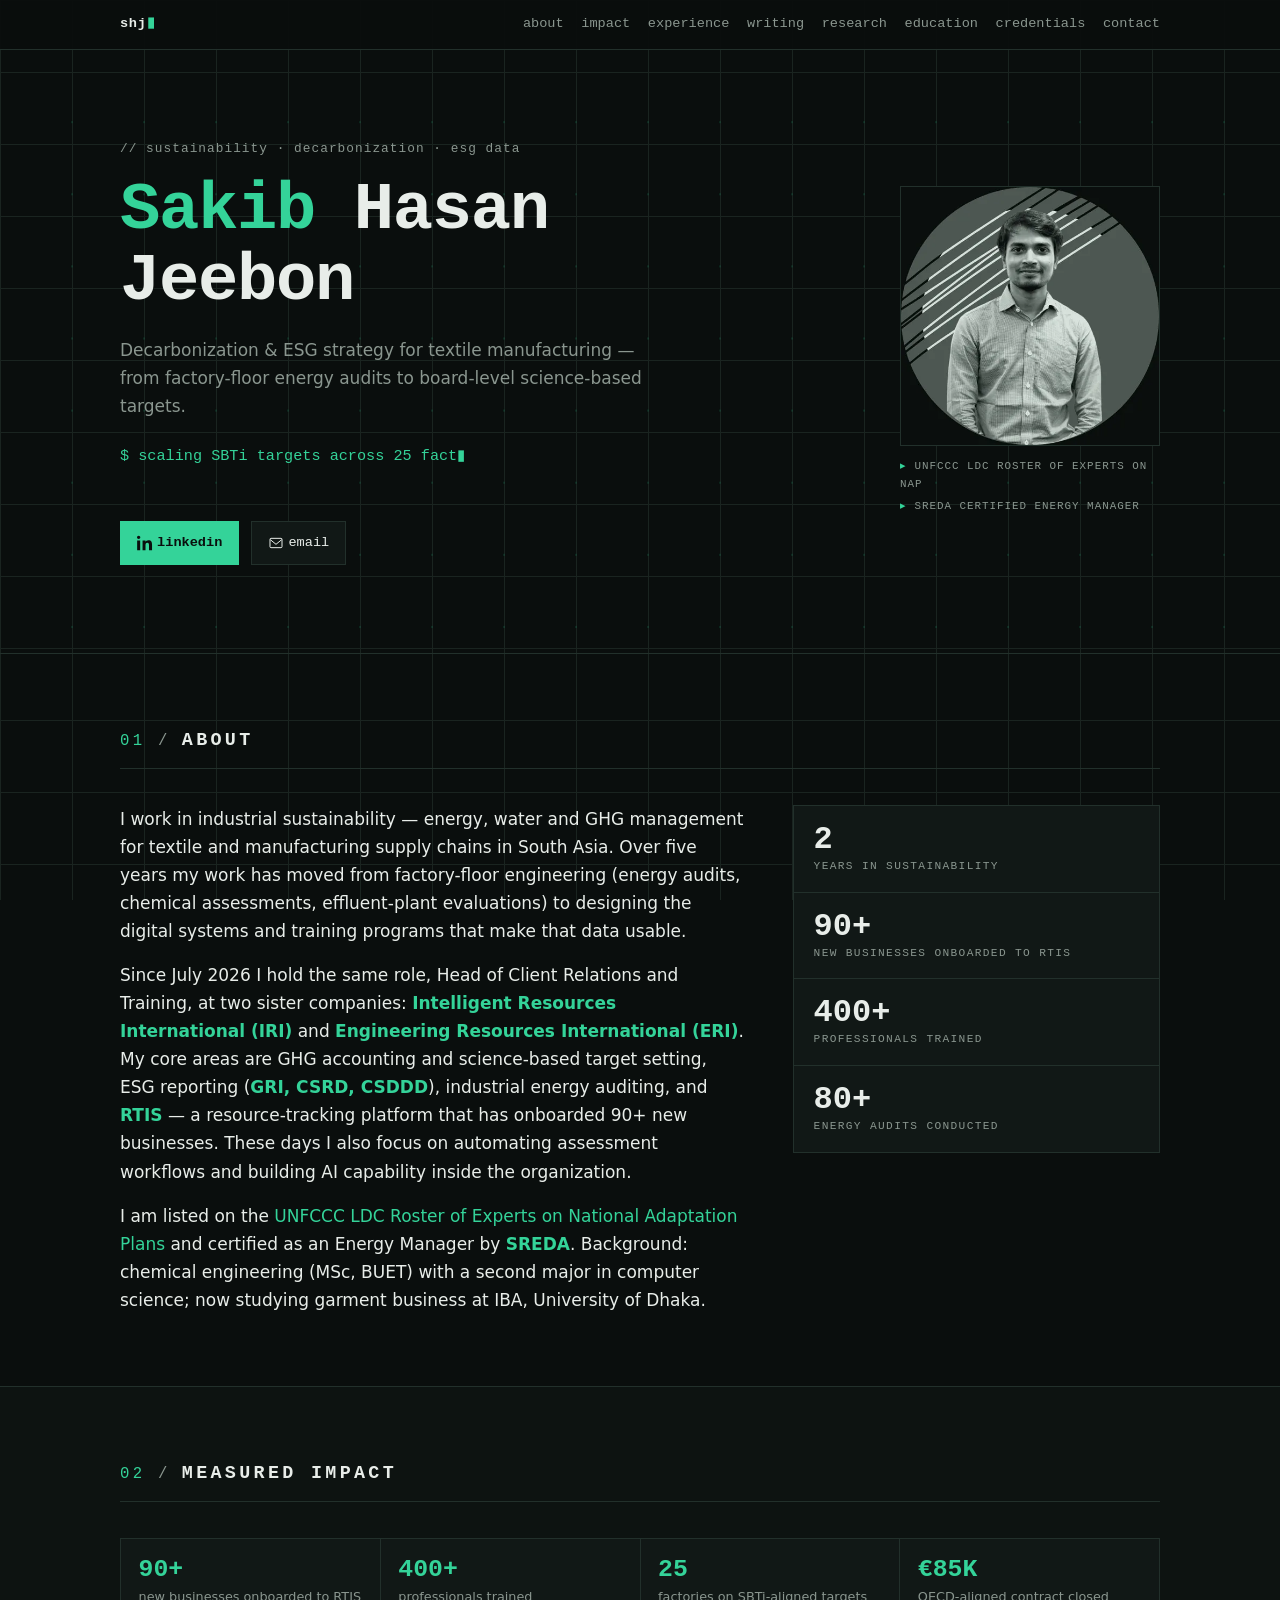
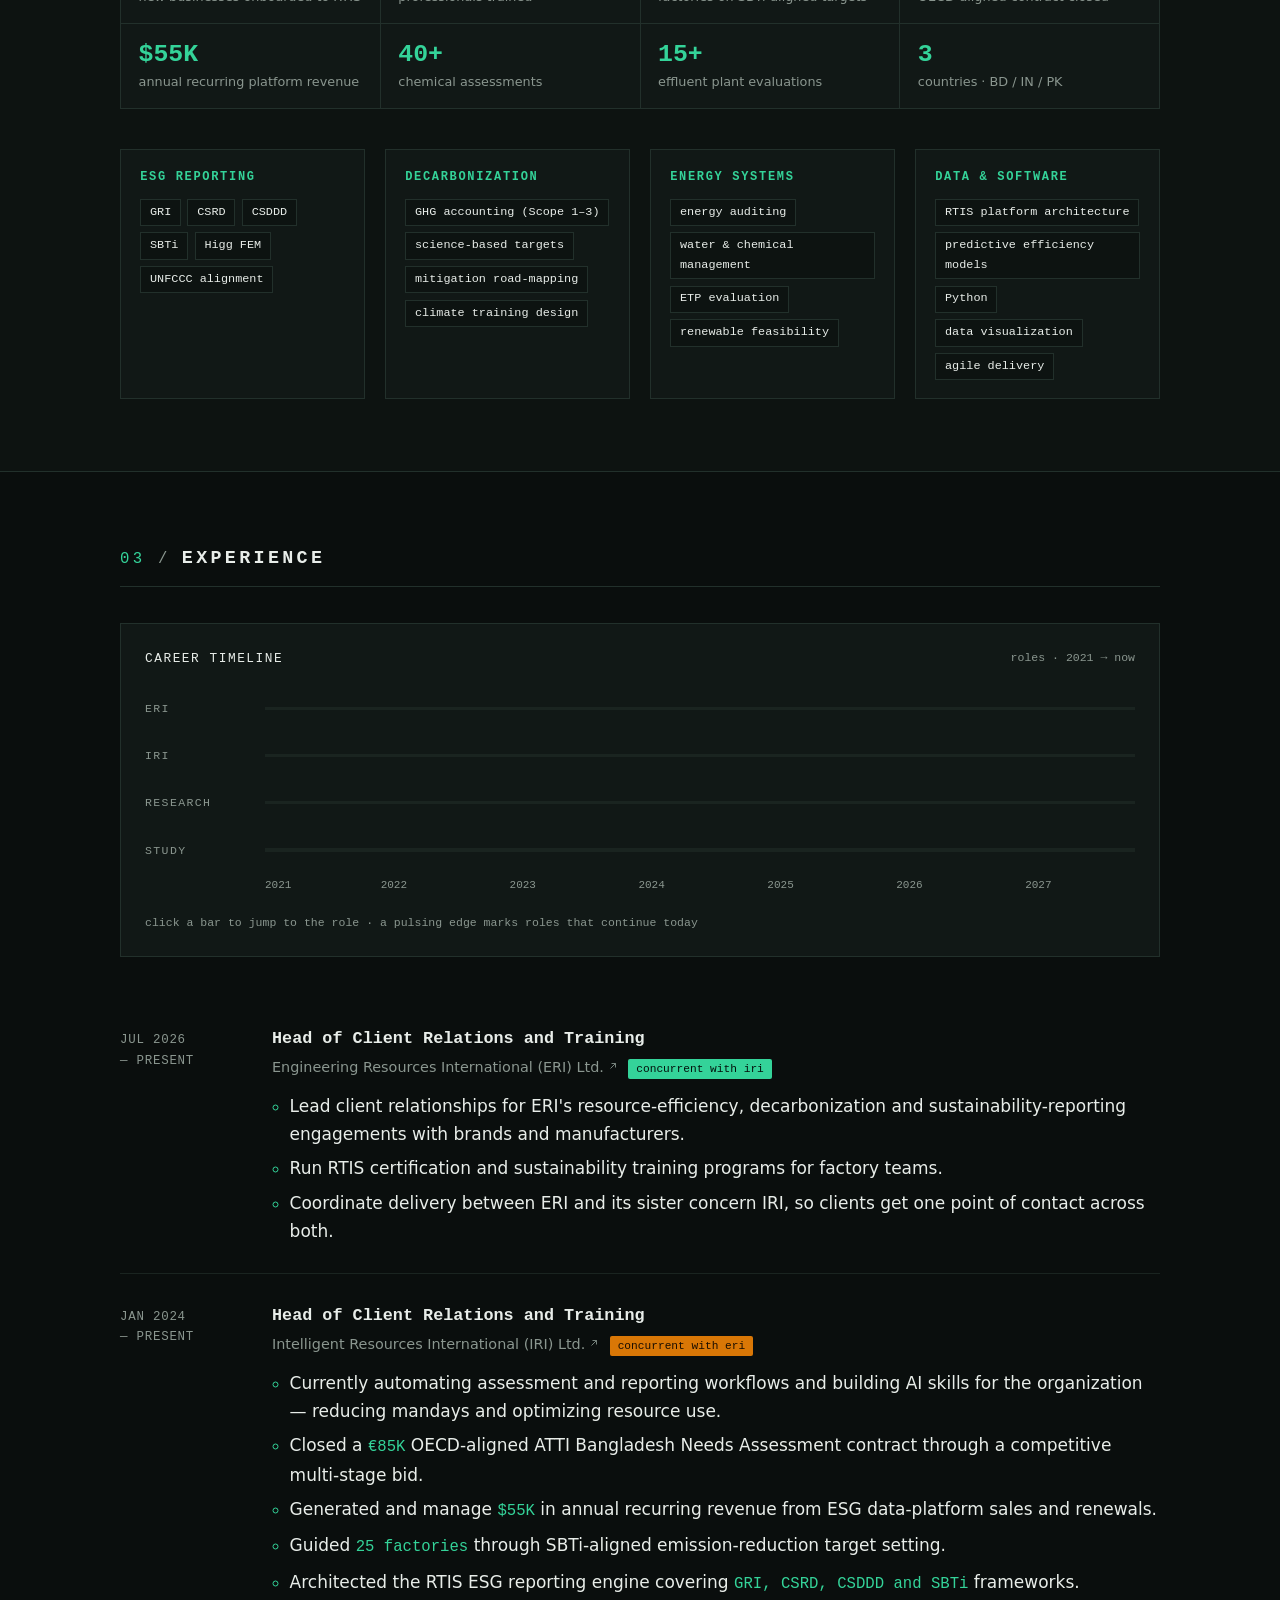
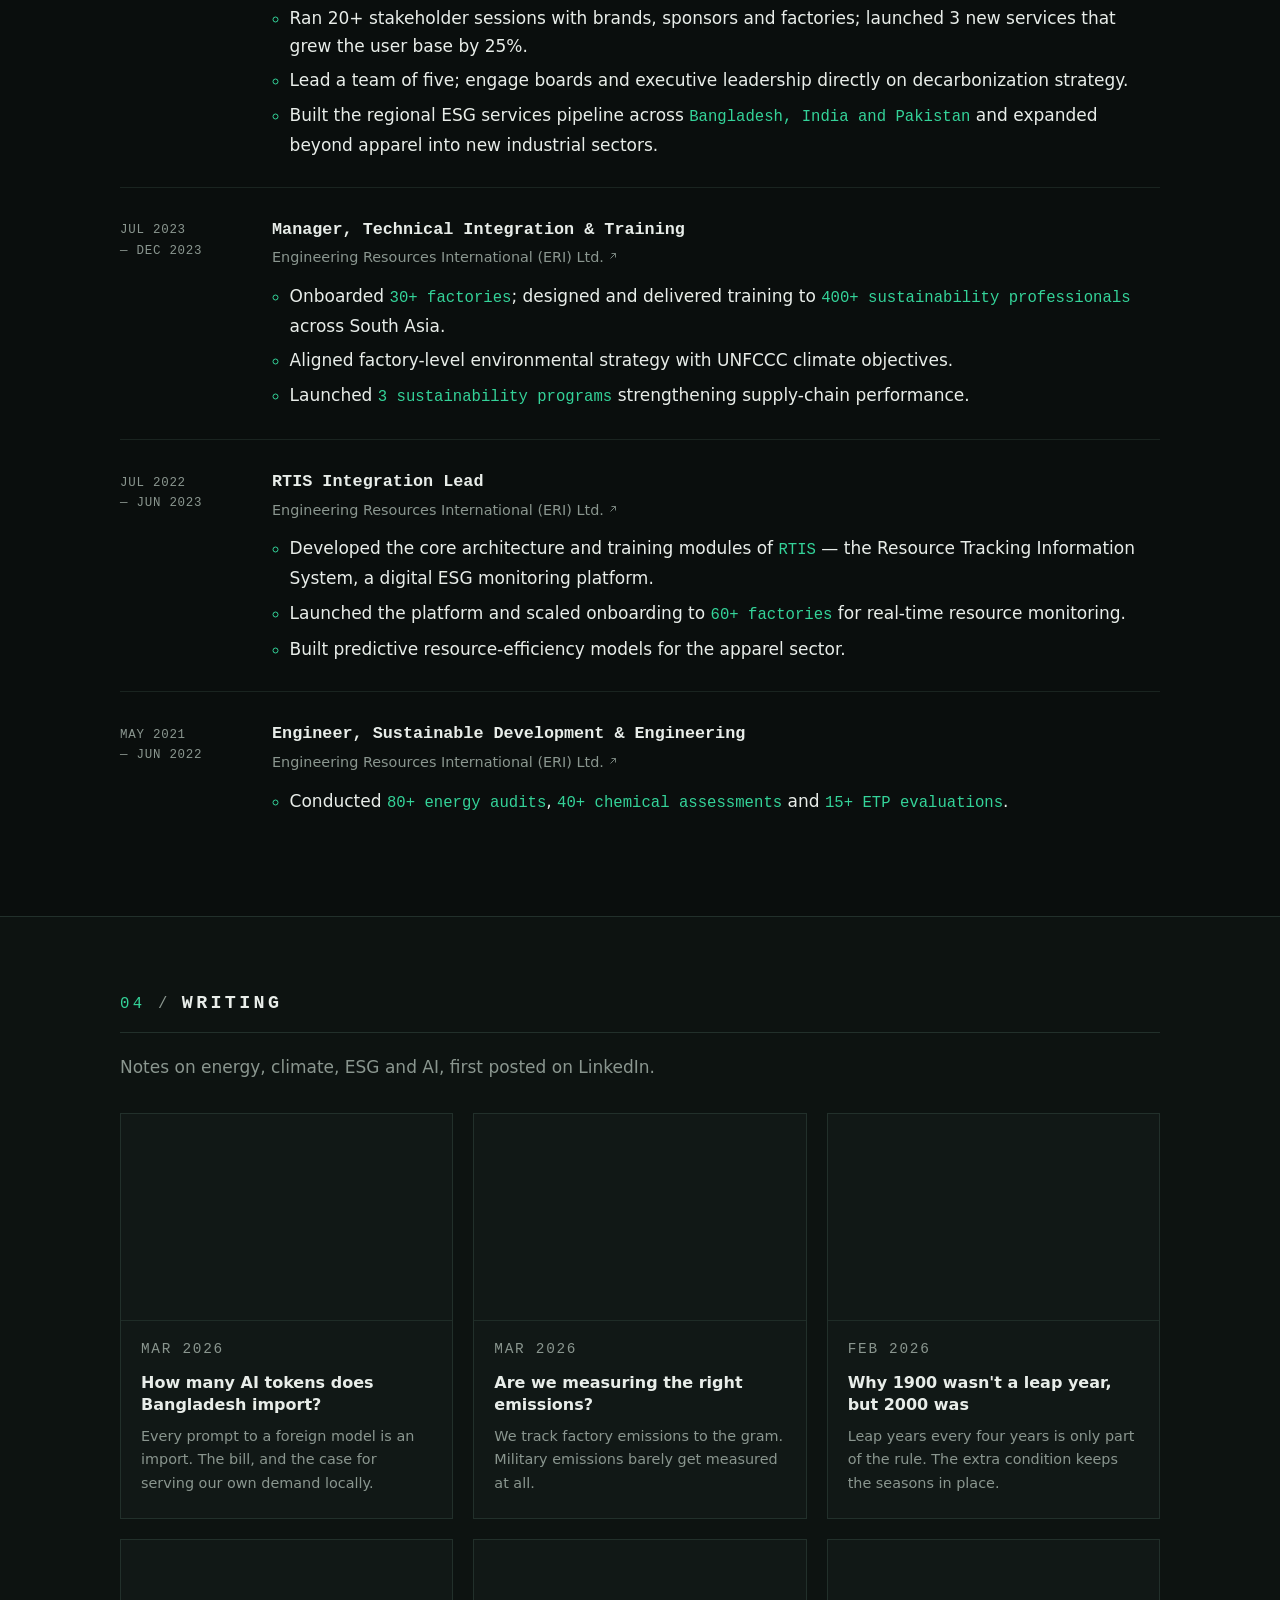
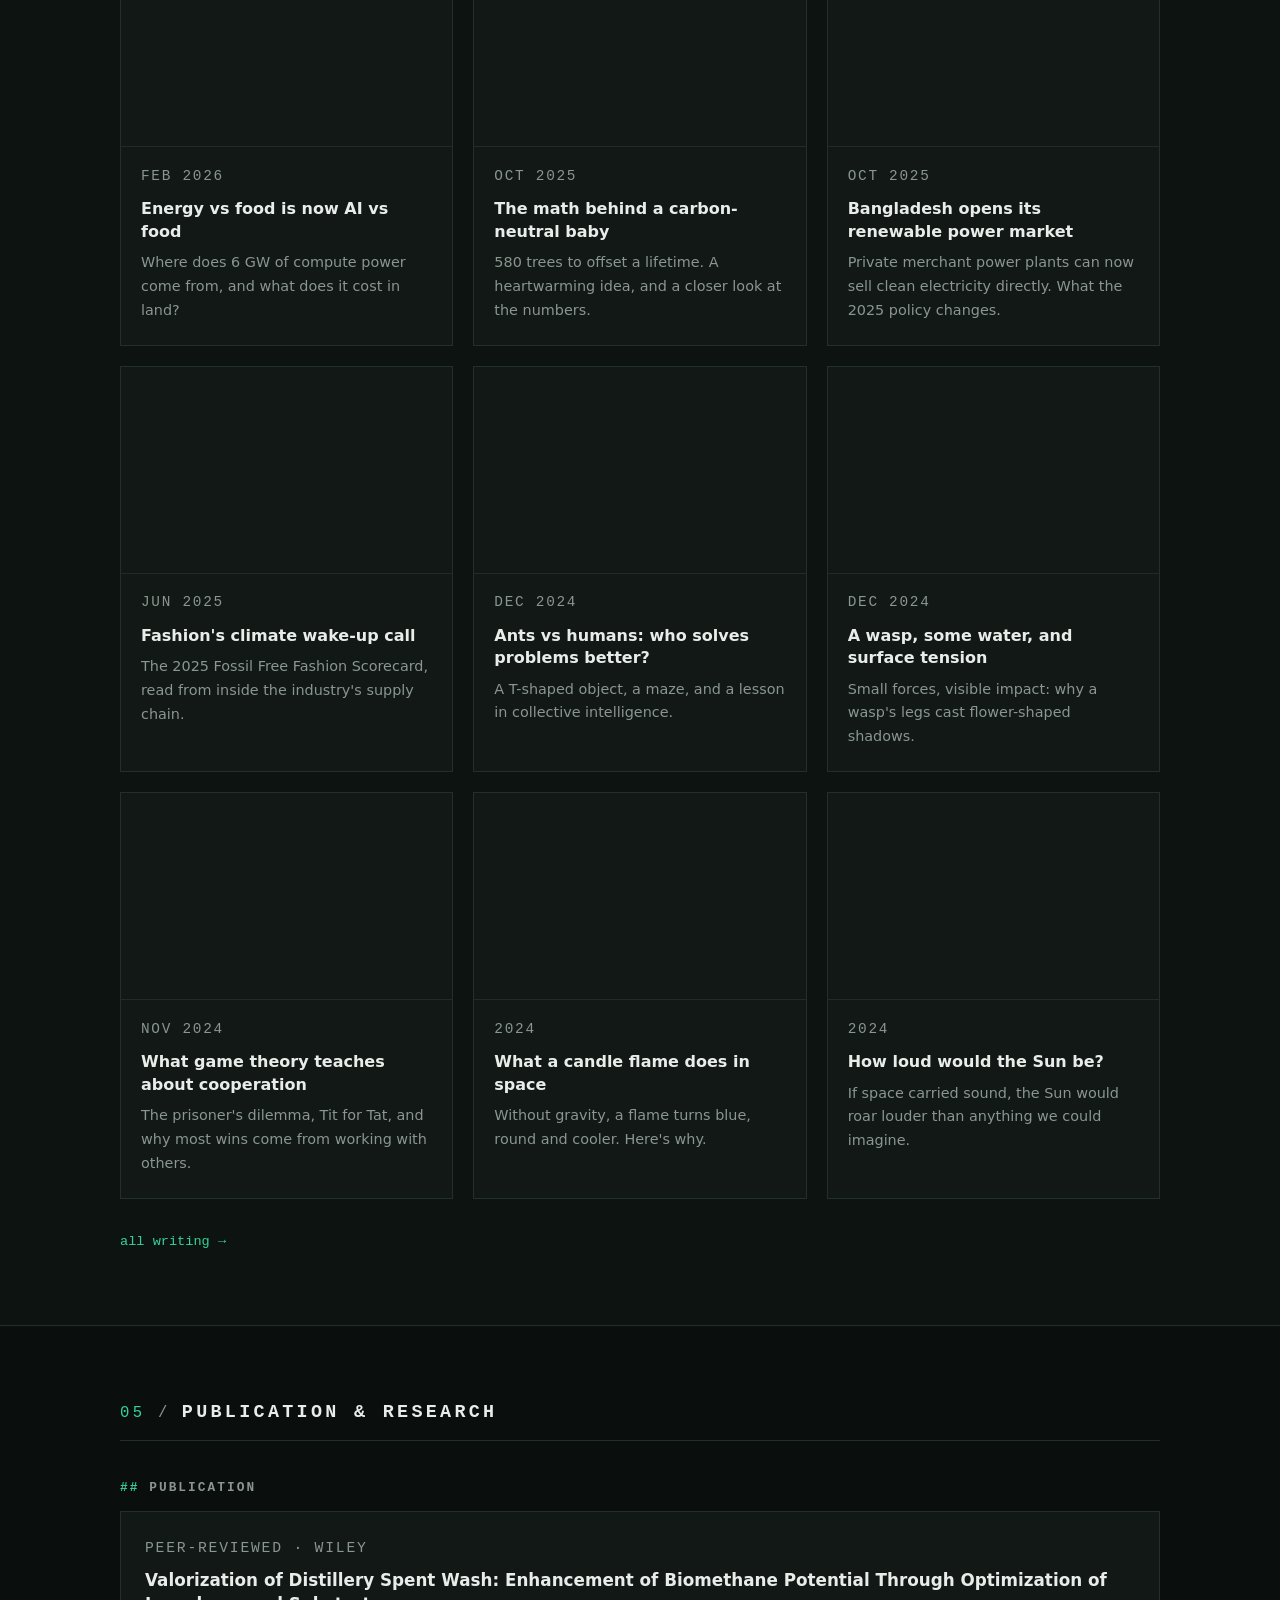
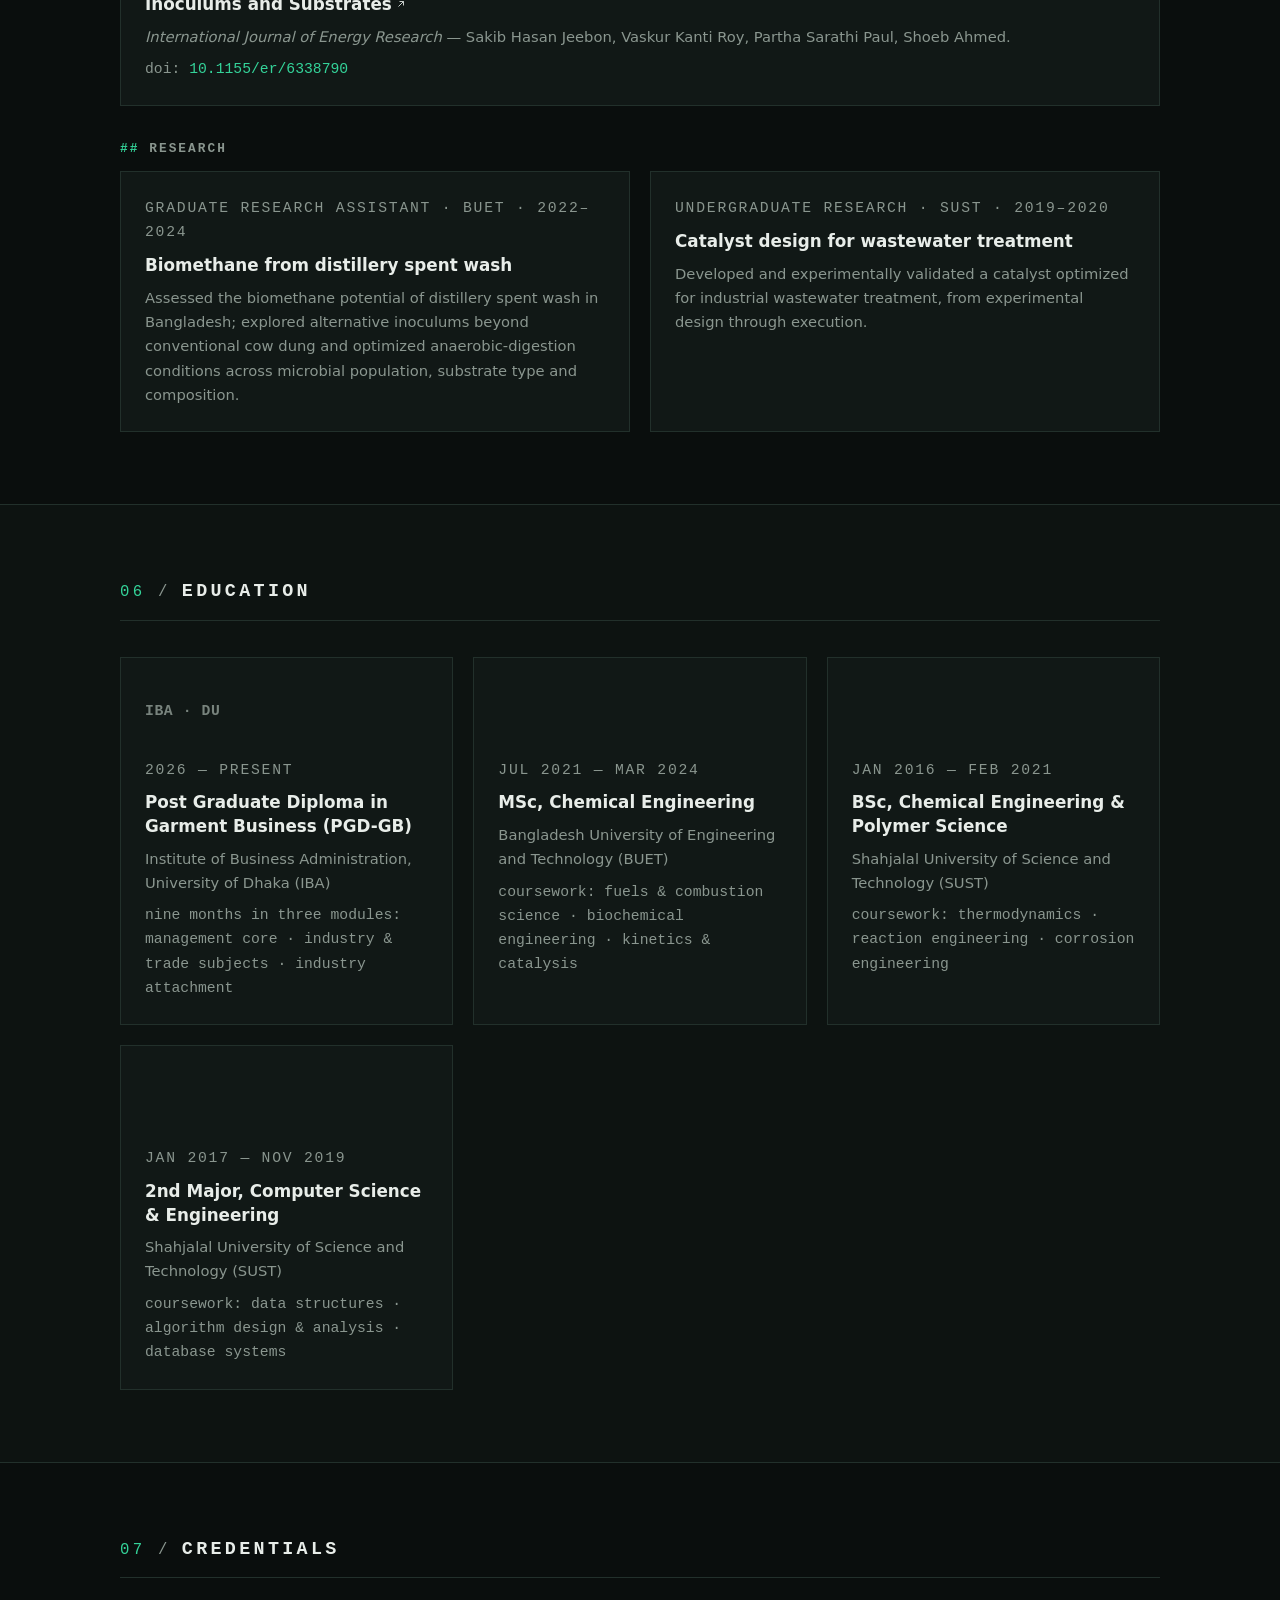
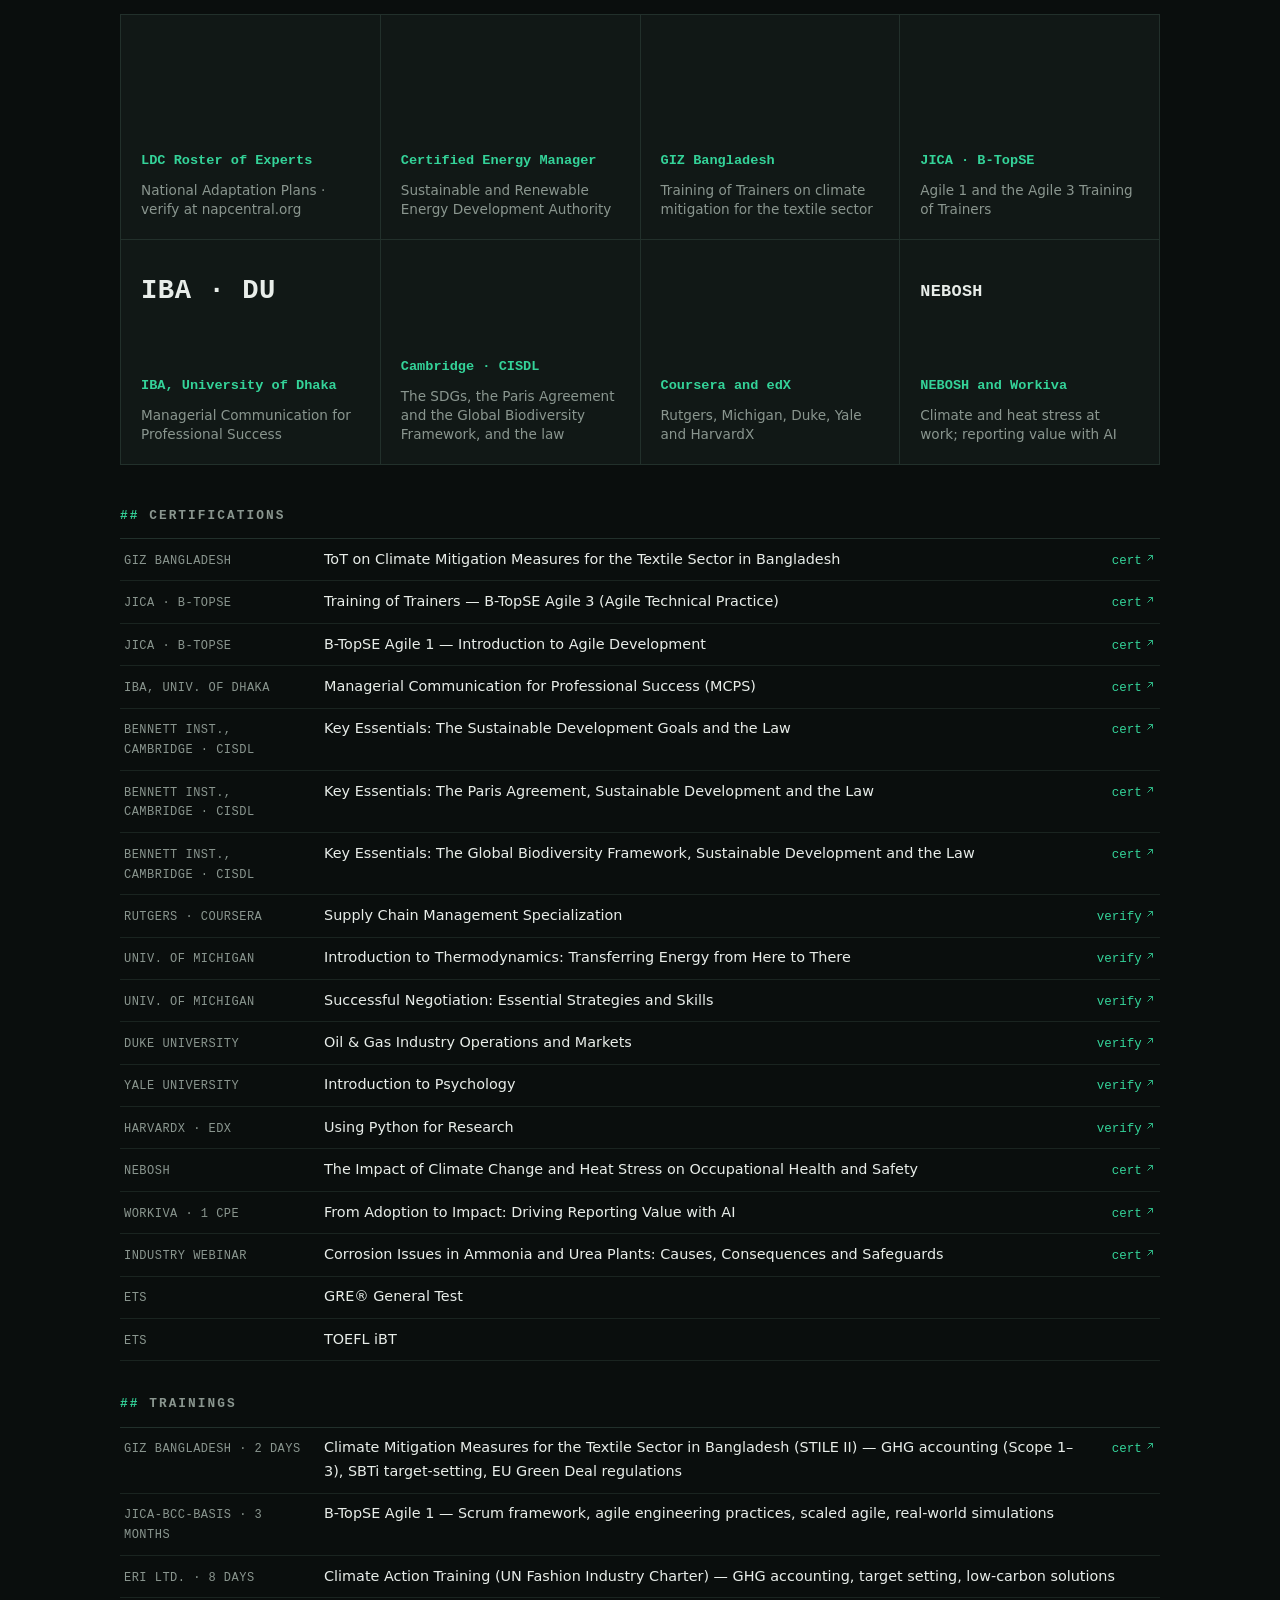
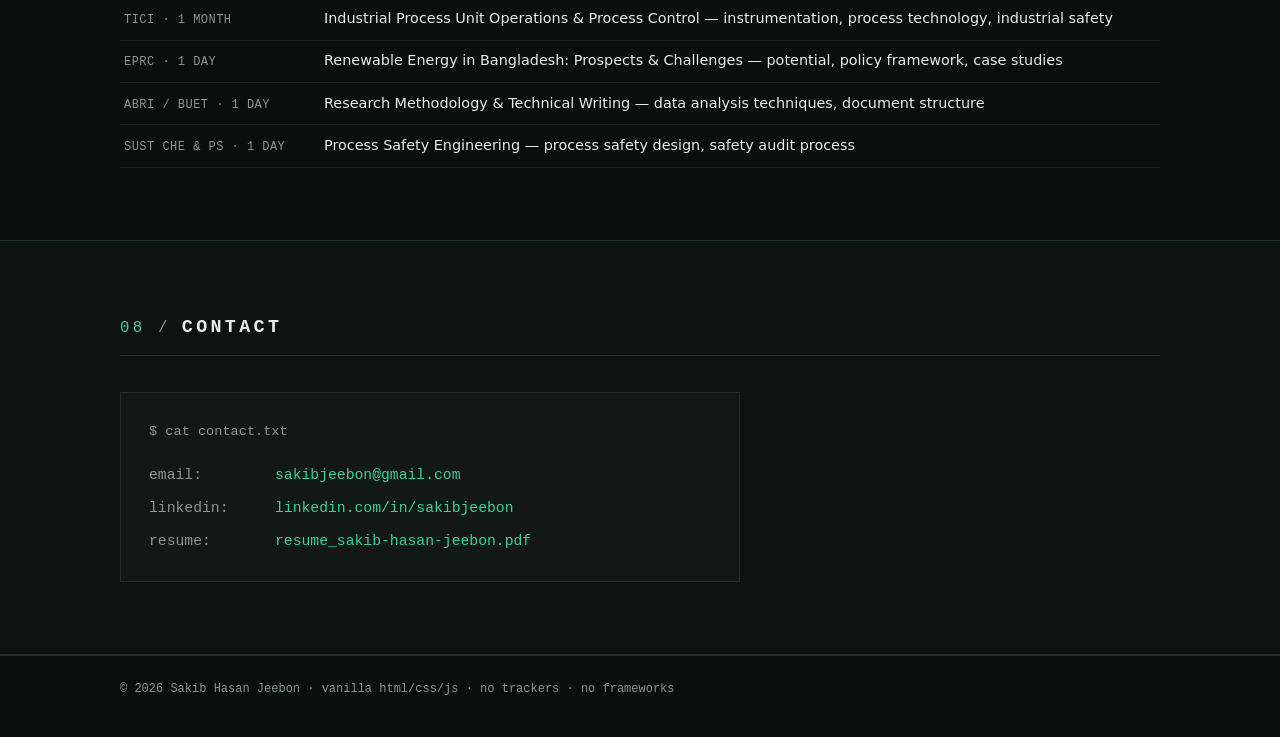
==== commit 9ea2595d: "Speed and security pass for terminal-style - Responsive WebP for post cards and article images, WebP" ====
--- a/index.html
+++ b/index.html
@@ -5,23 +5,20 @@
   <meta http-equiv="Content-Security-Policy" content="default-src 'self'; script-src 'self' 'sha256-qOhFsq0QMV2REqNwk5hGH5bZE9SkX6gt6yeyKdYPv+U='; style-src 'self'; style-src-attr 'unsafe-inline'; img-src 'self' data:; font-src 'self'; connect-src 'self'; object-src 'none'; base-uri 'none'; form-action 'none'">
   <meta name="referrer" content="strict-origin-when-cross-origin">
   <meta name="viewport" content="width=device-width, initial-scale=1">
-  <title>Sakib Hasan Jeebon · Sustainability and decarbonization</title>
-  <meta name="description" content="Sakib Hasan Jeebon leads client relations and training at IRI and ERI in Dhaka: energy audits, the RTIS ESG data platform, science-based targets and ESG reporting for textile manufacturing.">
+  <title>Sakib Hasan Jeebon — Sustainability Professional</title>
+  <meta name="description" content="Sakib Hasan Jeebon — sustainability professional driving decarbonization in textile manufacturing. SBTi target-setting, ESG reporting (GRI, CSRD, CSDDD), energy audits across South Asia.">
   <meta name="author" content="Sakib Hasan Jeebon">
   <link rel="canonical" href="https://sakibjeebon.github.io/">
-  <meta name="theme-color" content="#000000">
+  <meta name="theme-color" content="#0a0e0d">
 
   <meta property="og:type" content="website">
-  <meta property="og:title" content="Sakib Hasan Jeebon · Sustainability and decarbonization">
-  <meta property="og:description" content="Energy audits, ESG data and training for textile manufacturing in South Asia. 90+ businesses onboarded to RTIS · 400+ professionals trained · UNFCCC LDC Expert Roster · SREDA Certified Energy Manager.">
+  <meta property="og:title" content="Sakib Hasan Jeebon — Sustainability Professional">
+  <meta property="og:description" content="Sustainability professional driving decarbonization in textile manufacturing. SBTi, GRI, CSRD, CSDDD · 90+ businesses onboarded to RTIS · UNFCCC LDC Expert Roster · SREDA Certified Energy Manager.">
   <meta property="og:url" content="https://sakibjeebon.github.io/">
   <meta property="og:image" content="https://sakibjeebon.github.io/assets/img/profile-480.jpg">
   <meta name="twitter:card" content="summary">
 
-  <link rel="icon" href="favicon.svg" type="image/svg+xml">
   <link rel="icon" type="image/png" sizes="32x32" href="favicon-32x32.png">
-  <link rel="apple-touch-icon" href="apple-touch-icon.png">
-  <link rel="preload" href="assets/fonts/hanken-grotesk-latin.woff2" as="font" type="font/woff2" crossorigin>
   <link rel="stylesheet" href="assets/css/style.css">
   <script>document.documentElement.classList.add("js")</script>
   <script defer src="assets/js/main.js"></script>
@@ -50,113 +47,166 @@
   </script>
 </head>
 <body>
-<a class="skip" href="#main">Skip to content</a>
-
-<header class="site-head" id="head">
-  <a class="brand" href="#top" aria-label="Sakib Hasan Jeebon, back to top">
-    <svg viewBox="0 2 64 40" aria-hidden="true"><path class="logo-line" pathLength="1" d="M20 10H10a6 6 0 0 0 0 12h4a6 6 0 0 1 0 12H4"/><path class="logo-line" pathLength="1" d="M27 8v28M41 8v28M27 22h14"/><path class="logo-line" pathLength="1" d="M48 10h12v18a6 6 0 0 1-12 0"/></svg>
-    <span class="brand-name">Sakib Hasan Jeebon</span>
-  </a>
-  <ul class="nav-links">
-    <li class="wide"><a href="#about">About</a></li>
-    <li><a href="#experience">Work</a></li>
-    <li><a href="#writing">Writing</a></li>
-    <li class="wide"><a href="#credentials">Credentials</a></li>
-    <li><a href="#contact">Contact</a></li>
-  </ul>
+
+<svg width="0" height="0" style="position:absolute" aria-hidden="true">
+  <defs>
+    <symbol id="i-mail" viewBox="0 0 24 24"><path fill="none" stroke="currentColor" stroke-width="1.5" d="M3 6.5A1.5 1.5 0 0 1 4.5 5h15A1.5 1.5 0 0 1 21 6.5v11a1.5 1.5 0 0 1-1.5 1.5h-15A1.5 1.5 0 0 1 3 17.5v-11Zm.5.5 8.5 7 8.5-7"/></symbol>
+    <symbol id="i-linkedin" viewBox="0 0 24 24"><path fill="currentColor" d="M4.98 3.5C4.98 4.88 3.87 6 2.5 6S0 4.88 0 3.5 1.12 1 2.5 1s2.48 1.12 2.48 2.5ZM.22 8.09h4.56V23H.22V8.09ZM8.34 8.09h4.37v2.04h.06c.61-1.16 2.1-2.38 4.32-2.38 4.62 0 5.47 3.04 5.47 7v8.25h-4.55v-7.32c0-1.75-.03-4-2.44-4-2.44 0-2.81 1.9-2.81 3.87V23H8.34V8.09Z"/></symbol>
+    <symbol id="i-download" viewBox="0 0 24 24"><path fill="none" stroke="currentColor" stroke-width="1.5" d="M12 3v12m0 0 5-5m-5 5-5-5M4 19h16"/></symbol>
+    <symbol id="i-ext" viewBox="0 0 24 24"><path fill="none" stroke="currentColor" stroke-width="1.7" d="M7 17 17 7m0 0H9m8 0v8"/></symbol>
+    <symbol id="i-doc" viewBox="0 0 24 24"><path fill="none" stroke="currentColor" stroke-width="1.5" d="M6 2.5h8L19 7.5v14H6v-19ZM13.5 3v5h5M9 12h7M9 15.5h7M9 19h4"/></symbol>
+  </defs>
+</svg>
+
+<header class="nav" id="header">
+  <nav aria-label="Main">
+    <a class="nav-brand" href="#top">shj<span class="cursor-block">▮</span></a>
+    <div class="nav-links">
+      <a href="#about">about</a>
+      <a href="#impact">impact</a>
+      <a href="#experience">experience</a>
+      <a href="#writing">writing</a>
+      <a href="#research">research</a>
+      <a href="#education">education</a>
+      <a href="#certification">credentials</a>
+      <a href="#contacts">contact</a>
+    </div>
+  </nav>
 </header>
 
-<main id="main">
-
-  <!-- Hero -->
-  <section class="hero" id="top" aria-label="Introduction">
-    <div class="hero-panel">
-      <h1><span class="line"><span><span class="given">Sakib</span> Hasan</span></span><span class="line"><span>Jeebon</span></span></h1>
-      <div class="hero-foot">
-        <p>I help textile manufacturers cut energy and emissions, from factory-floor audits to science-based targets.</p>
-        <a class="btn" href="#experience">See my work <svg class="ic" viewBox="0 0 24 24" aria-hidden="true"><path fill="none" stroke="currentColor" stroke-width="2" d="M5 12h14m0 0-6-6m6 6-6 6"/></svg></a>
-      </div>
-      <div class="hero-photo"><img src="assets/img/sakib-cutout.webp" width="291" height="440" alt="Sakib Hasan Jeebon" fetchpriority="high" decoding="async"></div>
-    </div>
-  </section>
-
-  <!-- About -->
-  <section class="chapter c-mint about" id="about" aria-labelledby="about-h">
-    <div class="wrap">
-      <h2 id="about-h" class="rise">Energy, water and carbon, counted.</h2>
-      <div class="about-cols">
-        <div class="rise">
-          <h3>What I do</h3>
-          <p>Industrial sustainability: energy, water and greenhouse-gas management for textile and garment supply chains in Bangladesh, India and Pakistan. I started on the factory floor with energy audits, chemical assessments and effluent-plant evaluations.</p>
-        </div>
-        <div class="rise" style="--i:1">
-          <h3>Two companies, one role</h3>
-          <p>Since July 2026 I hold the same title at two sister companies. At IRI I lead client relations, training and ESG platform sales; at ERI I do the same for its resource-efficiency, decarbonization and reporting services.</p>
-        </div>
-        <div class="rise" style="--i:2">
-          <h3>What I'm building</h3>
-          <p>RTIS, the resource-tracking and ESG data platform, and the training that makes its numbers usable. I'm automating assessment work with AI, and studying garment business at IBA, University of Dhaka.</p>
-        </div>
-      </div>
-      <div class="focus">
-        <div class="rise"><h3>ESG reporting</h3><ul><li>GRI, CSRD and CSDDD</li><li>SBTi target setting</li><li>Higg FEM</li><li>UNFCCC alignment</li></ul></div>
-        <div class="rise" style="--i:1"><h3>Decarbonization</h3><ul><li>GHG accounting, Scope 1–3</li><li>Mitigation road-mapping</li><li>Climate training design</li></ul></div>
-        <div class="rise" style="--i:2"><h3>Energy and resources</h3><ul><li>Industrial energy auditing</li><li>Water and chemical management</li><li>ETP evaluation</li><li>Renewable feasibility</li></ul></div>
-        <div class="rise" style="--i:3"><h3>Data and software</h3><ul><li>RTIS platform architecture</li><li>Predictive efficiency models</li><li>Python, data visualization</li><li>AI workflow automation</li></ul></div>
-      </div>
-      <a class="btn rise" href="#experience">The track record <svg class="ic" viewBox="0 0 24 24" aria-hidden="true"><path fill="none" stroke="currentColor" stroke-width="2" d="M5 12h14m0 0-6-6m6 6-6 6"/></svg></a>
-    </div>
-  </section>
-
-  <!-- Track record -->
-  <section class="chapter c-orange record" id="record" aria-labelledby="record-h">
-    <span id="impact" aria-hidden="true"></span>
-    <div class="wrap">
-      <h2 id="record-h" class="vh">Track record</h2>
-      <div class="figs">
-        <p class="rise"><span class="fig"><span class="count" data-target="400">400</span>+</span>professionals trained in GHG accounting, RTIS and resource efficiency</p>
-        <p class="rise" style="--i:1"><span class="fig"><span class="count" data-target="90">90</span>+</span>new businesses onboarded to the RTIS platform</p>
-        <p class="rise" style="--i:2"><span class="fig"><span class="count" data-target="80">80</span>+</span>industrial energy audits in textile and garment factories</p>
-        <p class="rise" style="--i:3"><span class="fig"><span class="count" data-target="25">25</span></span>factories guided to SBTi-aligned targets</p>
-      </div>
-      <div class="record-more">
-        <div class="rise"><strong>€85K</strong>OECD-aligned needs assessment contract, won through a multi-stage bid</div>
-        <div class="rise" style="--i:1"><strong>$55K</strong>annual recurring revenue from ESG platform sales and renewals</div>
-        <div class="rise" style="--i:2"><strong>40+ and 15+</strong>chemical assessments and effluent plant evaluations</div>
-        <div class="rise" style="--i:3"><strong>3 countries</strong>Bangladesh, India and Pakistan</div>
-      </div>
-    </div>
-  </section>
-
-  <!-- Experience -->
-  <section class="chapter c-grey experience" id="experience" aria-labelledby="exp-h">
-    <div class="wrap">
-      <h2 id="exp-h" class="chapter-head rise">Experience</h2>
-
-      <figure class="lanes" id="lanes" aria-label="Career timeline from 2021 to 2027. ERI: Engineer May 2021 to June 2022, RTIS Integration Lead July 2022 to June 2023, Manager July to December 2023, Head of Client Relations and Training from July 2026. IRI: Head of Client Relations and Training from January 2024. Research: Graduate Research Assistant at BUET April 2022 to March 2024. Study: MSc at BUET July 2021 to March 2024; PGD in Garment Business at IBA from November 2026.">
+<main id="top">
+
+  <!-- ===== Hero ===== -->
+  <section class="hero" aria-label="Introduction">
+    <canvas id="datagrid" aria-hidden="true"></canvas>
+    <div class="wrap hero-grid">
+      <div class="hero-text">
+        <p class="kicker">// sustainability &middot; decarbonization &middot; esg data</p>
+        <h1><span class="given">Sakib</span> Hasan<br>Jeebon</h1>
+        <p class="hero-role">Decarbonization &amp; ESG strategy for textile manufacturing —
+          from factory-floor energy audits to board-level science-based targets.</p>
+        <p class="typer-line" aria-live="off">$ <span id="typer">scaling SBTi targets across 25 factories</span><span class="cursor-block">▮</span></p>
+        <div class="hero-cta">
+          <a class="btn btn-solid" href="https://www.linkedin.com/in/sakibjeebon" target="_blank" rel="noopener noreferrer">
+            <svg class="ic" aria-hidden="true"><use href="#i-linkedin"/></svg>linkedin</a>
+          <a class="btn" href="mailto:sakibjeebon@gmail.com">
+            <svg class="ic" aria-hidden="true"><use href="#i-mail"/></svg>email</a>
+        </div>
+      </div>
+      <figure class="hero-photo">
+        <img src="assets/img/profile-480.webp" width="480" height="480" alt="Portrait of Sakib Hasan Jeebon" fetchpriority="high" decoding="async">
+        <figcaption class="mono-caption">
+          <span>UNFCCC LDC ROSTER OF EXPERTS ON NAP</span>
+          <span>SREDA CERTIFIED ENERGY MANAGER</span>
+        </figcaption>
+      </figure>
+    </div>
+  </section>
+
+  <!-- ===== About ===== -->
+  <section id="about" class="section">
+    <div class="wrap">
+      <h2><span class="idx">01</span>about</h2>
+      <div class="about-grid">
+        <div class="about-copy">
+          <p>I work in industrial sustainability — energy, water and GHG management for
+            textile and manufacturing supply chains in South Asia. Over five years my work
+            has moved from factory-floor engineering (energy audits, chemical assessments,
+            effluent-plant evaluations) to designing the digital systems and training
+            programs that make that data usable.</p>
+          <p>Since July 2026 I hold the same role, Head of Client Relations and Training,
+            at two sister companies: <strong>Intelligent Resources International (IRI)</strong>
+            and <strong>Engineering Resources International (ERI)</strong>. My core areas are
+            GHG accounting and science-based target setting, ESG reporting
+            (<strong>GRI, CSRD, CSDDD</strong>), industrial energy auditing, and
+            <strong>RTIS</strong> — a resource-tracking platform that has onboarded 90+ new
+            businesses. These days I also focus on automating assessment workflows and
+            building AI capability inside the organization.</p>
+          <p>I am listed on the <a href="https://www.napcentral.org/node/172" target="_blank" rel="noopener noreferrer">UNFCCC
+            LDC Roster of Experts on National Adaptation Plans</a> and certified as an
+            Energy Manager by <strong>SREDA</strong>. Background: chemical engineering
+            (MSc, BUET) with a second major in computer science; now studying garment
+            business at IBA, University of Dhaka.</p>
+        </div>
+        <dl class="stat-strip" aria-label="Headline numbers">
+          <div><dt>years in sustainability</dt><dd><span class="count" data-target="5" data-suffix="+">5+</span></dd></div>
+          <div><dt>new businesses onboarded to RTIS</dt><dd><span class="count" data-target="90" data-suffix="+">90+</span></dd></div>
+          <div><dt>professionals trained</dt><dd><span class="count" data-target="400" data-suffix="+">400+</span></dd></div>
+          <div><dt>energy audits conducted</dt><dd><span class="count" data-target="80" data-suffix="+">80+</span></dd></div>
+        </dl>
+      </div>
+    </div>
+  </section>
+
+  <!-- ===== Impact ===== -->
+  <section id="skills" class="section section-alt">
+    <span id="impact" class="anchor-alias" aria-hidden="true"></span>
+    <div class="wrap">
+      <h2><span class="idx">02</span>measured impact</h2>
+      <div class="impact-grid">
+        <dl class="metric-tiles" aria-label="Delivery metrics">
+          <div><dd><span class="count" data-target="90" data-suffix="+">90+</span></dd><dt>new businesses onboarded to RTIS</dt></div>
+          <div><dd><span class="count" data-target="400" data-suffix="+">400+</span></dd><dt>professionals trained</dt></div>
+          <div><dd><span class="count" data-target="25">25</span></dd><dt>factories on SBTi-aligned targets</dt></div>
+          <div><dd>€<span class="count" data-target="85">85</span>K</dd><dt>OECD-aligned contract closed</dt></div>
+          <div><dd>$<span class="count" data-target="55">55</span>K</dd><dt>annual recurring platform revenue</dt></div>
+          <div><dd><span class="count" data-target="40" data-suffix="+">40+</span></dd><dt>chemical assessments</dt></div>
+          <div><dd><span class="count" data-target="15" data-suffix="+">15+</span></dd><dt>effluent plant evaluations</dt></div>
+          <div><dd><span class="count" data-target="3">3</span></dd><dt>countries &middot; BD / IN / PK</dt></div>
+        </dl>
+      </div>
+
+      <div class="stack" aria-label="Competencies">
+        <div class="stack-group">
+          <h3>esg reporting</h3>
+          <ul><li>GRI</li><li>CSRD</li><li>CSDDD</li><li>SBTi</li><li>Higg FEM</li><li>UNFCCC alignment</li></ul>
+        </div>
+        <div class="stack-group">
+          <h3>decarbonization</h3>
+          <ul><li>GHG accounting (Scope 1–3)</li><li>science-based targets</li><li>mitigation road-mapping</li><li>climate training design</li></ul>
+        </div>
+        <div class="stack-group">
+          <h3>energy systems</h3>
+          <ul><li>energy auditing</li><li>water &amp; chemical management</li><li>ETP evaluation</li><li>renewable feasibility</li></ul>
+        </div>
+        <div class="stack-group">
+          <h3>data &amp; software</h3>
+          <ul><li>RTIS platform architecture</li><li>predictive efficiency models</li><li>Python</li><li>data visualization</li><li>agile delivery</li></ul>
+        </div>
+      </div>
+    </div>
+  </section>
+
+  <!-- ===== Experience ===== -->
+  <section id="experience" class="section">
+    <div class="wrap">
+      <h2><span class="idx">03</span>experience</h2>
+
+      <figure class="tl-card lanes" id="lanes" aria-label="Career timeline from 2021 to 2027. ERI: Engineer May 2021 to June 2022, RTIS Integration Lead July 2022 to June 2023, Manager July to December 2023, Head of Client Relations and Training from July 2026. IRI: Head of Client Relations and Training from January 2024. Research: Graduate Research Assistant at BUET April 2022 to March 2024. Study: MSc at BUET July 2021 to March 2024; PGD in Garment Business at IBA from November 2026.">
+        <figcaption><span class="chart-title">career timeline</span><span class="chart-sub">roles &middot; 2021 → now</span></figcaption>
         <!-- position = months since Jan 2021 / 81 (axis runs Jan 2021 to Sep 2027) -->
-        <div class="lane"><span class="lane-name">ERI</span>
+        <div class="lane"><span class="lane-name">eri</span>
           <div class="lane-track">
-            <a class="seg l-eri" href="#role-eri-eng" style="--s:4.94%;--w:17.28%">Engineer</a>
-            <a class="seg l-eri" href="#role-eri-rtis" style="--s:22.22%;--w:14.81%;transition-delay:.12s">RTIS lead</a>
-            <a class="seg l-eri" href="#role-eri-mgr" style="--s:37.04%;--w:7.41%;transition-delay:.24s">Manager</a>
-            <a class="seg l-eri live" href="#role-eri-head" style="--s:81.48%;--w:6.17%;transition-delay:.48s">Head</a>
-          </div>
-        </div>
-        <div class="lane"><span class="lane-name">IRI</span>
+            <a class="seg l-eri" href="#role-eri-eng" style="--s:4.94%;--w:17.28%">engineer</a>
+            <a class="seg l-eri" href="#role-eri-rtis" style="--s:22.22%;--w:14.81%;transition-delay:.12s">rtis lead</a>
+            <a class="seg l-eri" href="#role-eri-mgr" style="--s:37.04%;--w:7.41%;transition-delay:.24s">manager</a>
+            <a class="seg l-eri live" href="#role-eri-head" style="--s:81.48%;--w:6.17%;transition-delay:.48s">head</a>
+          </div>
+        </div>
+        <div class="lane"><span class="lane-name">iri</span>
           <div class="lane-track">
-            <a class="seg l-iri live" href="#role-iri-head" style="--s:44.44%;--w:43.21%;transition-delay:.36s">Head of Client Relations and Training</a>
-          </div>
-        </div>
-        <div class="lane"><span class="lane-name">Research</span>
+            <a class="seg l-iri live" href="#role-iri-head" style="--s:44.44%;--w:43.21%;transition-delay:.36s">head of client relations &amp; training</a>
+          </div>
+        </div>
+        <div class="lane"><span class="lane-name">research</span>
           <div class="lane-track">
-            <a class="seg l-res" href="#research" style="--s:18.52%;--w:29.63%;transition-delay:.2s">Graduate research, BUET</a>
-          </div>
-        </div>
-        <div class="lane"><span class="lane-name">Study</span>
+            <a class="seg l-res" href="#research" style="--s:18.52%;--w:29.63%;transition-delay:.2s">graduate research &middot; buet</a>
+          </div>
+        </div>
+        <div class="lane"><span class="lane-name">study</span>
           <div class="lane-track">
-            <a class="seg l-study" href="#education" style="--s:7.41%;--w:40.74%;transition-delay:.16s">MSc, BUET</a>
-            <a class="seg l-study live" href="#education" style="--s:86.42%;--w:11.11%;transition-delay:.6s">PGD-GB</a>
+            <a class="seg l-study" href="#education" style="--s:7.41%;--w:40.74%;transition-delay:.16s">msc &middot; buet</a>
+            <a class="seg l-study live" href="#education" style="--s:86.42%;--w:11.11%;transition-delay:.6s">pgd-gb</a>
           </div>
         </div>
         <div class="lanes-axis"><span></span>
@@ -165,74 +215,75 @@
           </div>
         </div>
         <ul class="lanes-legend">
-          <li><span class="dot l-eri"></span><span><b>ERI</b> Engineer, RTIS Integration Lead, Manager, Head of Client Relations and Training</span></li>
-          <li><span class="dot l-iri"></span><span><b>IRI</b> Head of Client Relations and Training</span></li>
-          <li><span class="dot l-res"></span><span><b>Research</b> Graduate research, BUET</span></li>
-          <li><span class="dot l-study"></span><span><b>Study</b> MSc at BUET, PGD in Garment Business at IBA</span></li>
+          <li><span class="dot l-eri"></span><span><b>eri</b> engineer, rtis integration lead, manager, head of client relations &amp; training</span></li>
+          <li><span class="dot l-iri"></span><span><b>iri</b> head of client relations &amp; training</span></li>
+          <li><span class="dot l-res"></span><span><b>research</b> graduate research, buet</span></li>
+          <li><span class="dot l-study"></span><span><b>study</b> msc at buet, pgd in garment business at iba</span></li>
         </ul>
-        <figcaption class="lanes-note">Tap a bar to jump to the role. A pulsing edge marks roles that continue today.</figcaption>
+        <p class="lanes-note">click a bar to jump to the role &middot; a pulsing edge marks roles that continue today</p>
       </figure>
 
-      <ol class="roles">
-        <li class="role" id="role-eri-head">
-          <div class="role-when rise"><strong>Jul 2026 – present</strong>Dhaka, on-site</div>
-          <div class="role-body rise" style="--i:1">
+      <ol class="timeline">
+        <li id="role-eri-head">
+          <div class="t-when">jul 2026<br>— present</div>
+          <div class="t-body">
             <h3>Head of Client Relations and Training</h3>
-            <p class="role-org"><a href="https://eri.bd/" target="_blank" rel="noopener noreferrer">Engineering Resources International (ERI) Ltd.</a><span class="role-tag tag-eri">Concurrent with IRI</span></p>
+            <p class="t-org"><a href="https://eri.bd/" target="_blank" rel="noopener noreferrer">Engineering Resources International (ERI) Ltd.<svg class="ic-s" aria-hidden="true"><use href="#i-ext"/></svg></a><span class="tag tag-eri">concurrent with iri</span></p>
             <ul>
               <li>Lead client relationships for ERI's resource-efficiency, decarbonization and sustainability-reporting engagements with brands and manufacturers.</li>
-              <li>Run RTIS certification and sustainability training programmes for factory teams.</li>
+              <li>Run RTIS certification and sustainability training programs for factory teams.</li>
               <li>Coordinate delivery between ERI and its sister concern IRI, so clients get one point of contact across both.</li>
             </ul>
           </div>
         </li>
-        <li class="role" id="role-iri-head">
-          <div class="role-when rise"><strong>Jan 2024 – present</strong>Dhaka</div>
-          <div class="role-body rise" style="--i:1">
+        <li id="role-iri-head">
+          <div class="t-when">jan 2024<br>— present</div>
+          <div class="t-body">
             <h3>Head of Client Relations and Training</h3>
-            <p class="role-org"><a href="https://iribd.com/" target="_blank" rel="noopener noreferrer">Intelligent Resources International (IRI) Ltd.</a><span class="role-tag tag-iri">Concurrent with ERI</span></p>
+            <p class="t-org"><a href="https://iribd.com/" target="_blank" rel="noopener noreferrer">Intelligent Resources International (IRI) Ltd.<svg class="ic-s" aria-hidden="true"><use href="#i-ext"/></svg></a><span class="tag tag-iri">concurrent with eri</span></p>
             <ul>
-              <li>Automating assessment and reporting workflows and building AI skills across the organisation, cutting mandays and resource use.</li>
-              <li>Closed a <b>€85K</b> OECD-aligned ATTI Bangladesh Needs Assessment contract through a competitive multi-stage bid.</li>
-              <li>Generated and manage <b>$55K</b> in annual recurring revenue from ESG data-platform sales and renewals.</li>
-              <li>Guided <b>25 factories</b> through SBTi-aligned emission-reduction target setting.</li>
-              <li>Architected the RTIS ESG reporting engine covering <b>GRI, CSRD, CSDDD and SBTi</b>.</li>
+              <li>Currently automating assessment and reporting workflows and building AI skills for the organization — reducing mandays and optimizing resource use.</li>
+              <li>Closed a <em>€85K</em> OECD-aligned ATTI Bangladesh Needs Assessment contract through a competitive multi-stage bid.</li>
+              <li>Generated and manage <em>$55K</em> in annual recurring revenue from ESG data-platform sales and renewals.</li>
+              <li>Guided <em>25 factories</em> through SBTi-aligned emission-reduction target setting.</li>
+              <li>Architected the RTIS ESG reporting engine covering <em>GRI, CSRD, CSDDD and SBTi</em> frameworks.</li>
               <li>Ran 20+ stakeholder sessions with brands, sponsors and factories; launched 3 new services that grew the user base by 25%.</li>
-              <li>Lead a team of five; built the regional ESG services pipeline across <b>Bangladesh, India and Pakistan</b> and beyond apparel into new industrial sectors.</li>
+              <li>Lead a team of five; engage boards and executive leadership directly on decarbonization strategy.</li>
+              <li>Built the regional ESG services pipeline across <em>Bangladesh, India and Pakistan</em> and expanded beyond apparel into new industrial sectors.</li>
             </ul>
           </div>
         </li>
-        <li class="role" id="role-eri-mgr">
-          <div class="role-when rise"><strong>Jul 2023 – Dec 2023</strong></div>
-          <div class="role-body rise" style="--i:1">
-            <h3>Manager, Technical Integration and Training</h3>
-            <p class="role-org"><a href="https://eri.bd/" target="_blank" rel="noopener noreferrer">Engineering Resources International (ERI) Ltd.</a></p>
+        <li id="role-eri-mgr">
+          <div class="t-when">jul 2023<br>— dec 2023</div>
+          <div class="t-body">
+            <h3>Manager, Technical Integration &amp; Training</h3>
+            <p class="t-org"><a href="https://eri.bd/" target="_blank" rel="noopener noreferrer">Engineering Resources International (ERI) Ltd.<svg class="ic-s" aria-hidden="true"><use href="#i-ext"/></svg></a></p>
             <ul>
-              <li>Onboarded <b>30+ factories</b>; designed and delivered training to <b>400+ sustainability professionals</b> across South Asia.</li>
+              <li>Onboarded <em>30+ factories</em>; designed and delivered training to <em>400+ sustainability professionals</em> across South Asia.</li>
               <li>Aligned factory-level environmental strategy with UNFCCC climate objectives.</li>
-              <li>Launched <b>3 sustainability programmes</b> strengthening supply-chain performance.</li>
+              <li>Launched <em>3 sustainability programs</em> strengthening supply-chain performance.</li>
             </ul>
           </div>
         </li>
-        <li class="role" id="role-eri-rtis">
-          <div class="role-when rise"><strong>Jul 2022 – Jun 2023</strong></div>
-          <div class="role-body rise" style="--i:1">
+        <li id="role-eri-rtis">
+          <div class="t-when">jul 2022<br>— jun 2023</div>
+          <div class="t-body">
             <h3>RTIS Integration Lead</h3>
-            <p class="role-org"><a href="https://eri.bd/" target="_blank" rel="noopener noreferrer">Engineering Resources International (ERI) Ltd.</a></p>
+            <p class="t-org"><a href="https://eri.bd/" target="_blank" rel="noopener noreferrer">Engineering Resources International (ERI) Ltd.<svg class="ic-s" aria-hidden="true"><use href="#i-ext"/></svg></a></p>
             <ul>
-              <li>Developed the core architecture and training modules of <b>RTIS</b>, the Resource Tracking Information System for ESG monitoring.</li>
-              <li>Launched the platform and scaled onboarding to <b>60+ factories</b> for real-time resource monitoring.</li>
+              <li>Developed the core architecture and training modules of <em>RTIS</em> — the Resource Tracking Information System, a digital ESG monitoring platform.</li>
+              <li>Launched the platform and scaled onboarding to <em>60+ factories</em> for real-time resource monitoring.</li>
               <li>Built predictive resource-efficiency models for the apparel sector.</li>
             </ul>
           </div>
         </li>
-        <li class="role" id="role-eri-eng">
-          <div class="role-when rise"><strong>May 2021 – Jun 2022</strong></div>
-          <div class="role-body rise" style="--i:1">
-            <h3>Engineer, Sustainable Development and Engineering</h3>
-            <p class="role-org"><a href="https://eri.bd/" target="_blank" rel="noopener noreferrer">Engineering Resources International (ERI) Ltd.</a></p>
+        <li id="role-eri-eng">
+          <div class="t-when">may 2021<br>— jun 2022</div>
+          <div class="t-body">
+            <h3>Engineer, Sustainable Development &amp; Engineering</h3>
+            <p class="t-org"><a href="https://eri.bd/" target="_blank" rel="noopener noreferrer">Engineering Resources International (ERI) Ltd.<svg class="ic-s" aria-hidden="true"><use href="#i-ext"/></svg></a></p>
             <ul>
-              <li>Conducted <b>80+ energy audits</b>, <b>40+ chemical assessments</b> and <b>15+ effluent treatment plant evaluations</b> in textile and garment factories.</li>
+              <li>Conducted <em>80+ energy audits</em>, <em>40+ chemical assessments</em> and <em>15+ ETP evaluations</em>.</li>
             </ul>
           </div>
         </li>
@@ -240,189 +291,292 @@
     </div>
   </section>
 
-  <!-- Writing -->
-  <section class="chapter c-black writing" id="writing" aria-labelledby="writing-h">
-    <div class="tiles">
-      <div class="tile head rise">
-        <div><h2 id="writing-h">Writing</h2><p>Notes on energy, climate, ESG and AI, first posted on LinkedIn.</p></div>
-      </div>
-      <a class="tile t-orange rise" href="writing/ai-token-import.html"><span class="tile-fig">৳16&nbsp;cr</span><span class="tile-cap">How many AI tokens does Bangladesh import?<span class="tile-when">Mar 2026</span></span></a>
-      <a class="tile photo rise" style="--i:1" href="writing/measuring-the-right-emissions.html"><img src="assets/img/writing/measuring-the-right-emissions-480.webp" srcset="assets/img/writing/measuring-the-right-emissions-480.webp 480w, assets/img/writing/measuring-the-right-emissions-960.webp 960w" sizes="(max-width: 760px) 50vw, (max-width: 1100px) 33vw, 25vw" alt="" loading="lazy" width="1024" height="1024"><span class="tile-cap">Are we measuring the right emissions?<span class="tile-when">Mar 2026</span></span></a>
-      <a class="tile t-mint rise" href="writing/leap-year-rule.html"><span class="tile-fig">÷400</span><span class="tile-cap">Why 1900 wasn't a leap year, but 2000 was<span class="tile-when">Feb 2026</span></span></a>
-      <a class="tile photo rise" style="--i:1" href="writing/ai-vs-food.html"><img src="assets/img/writing/ai-vs-food-480.webp" srcset="assets/img/writing/ai-vs-food-480.webp 480w, assets/img/writing/ai-vs-food-800.webp 800w" sizes="(max-width: 760px) 50vw, (max-width: 1100px) 33vw, 25vw" alt="" loading="lazy" width="800" height="1200"><span class="tile-cap">Energy vs food is now AI vs food<span class="tile-when">Feb 2026</span></span></a>
-      <a class="tile t-white rise" style="--i:2" href="writing/carbon-neutral-baby.html"><span class="tile-fig">580</span><span class="tile-cap">The math behind a carbon-neutral baby<span class="tile-when">Oct 2025</span></span></a>
-      <a class="tile photo rise" style="--i:3" href="writing/bangladesh-renewable-market.html"><img src="assets/img/writing/bangladesh-renewable-market-480.webp" srcset="assets/img/writing/bangladesh-renewable-market-480.webp 480w, assets/img/writing/bangladesh-renewable-market-960.webp 960w" sizes="(max-width: 760px) 50vw, (max-width: 1100px) 33vw, 25vw" alt="" loading="lazy" width="1200" height="1200"><span class="tile-cap">Bangladesh opens its renewable power market<span class="tile-when">Oct 2025</span></span></a>
-      <a class="tile t-grey rise" href="writing/ants-vs-humans.html"><span class="tile-fig">T</span><span class="tile-cap">Ants vs humans: who solves problems better?<span class="tile-when">Dec 2024</span></span></a>
-      <a class="tile photo rise" style="--i:1" href="writing/fossil-free-fashion-scorecard.html"><img src="assets/img/writing/fossil-free-fashion-scorecard-480.webp" srcset="assets/img/writing/fossil-free-fashion-scorecard-480.webp 480w, assets/img/writing/fossil-free-fashion-scorecard-960.webp 960w" sizes="(max-width: 760px) 50vw, (max-width: 1100px) 33vw, 25vw" alt="" loading="lazy" width="1200" height="1200"><span class="tile-cap">Fashion's climate wake-up call<span class="tile-when">Jun 2025</span></span></a>
-      <a class="tile t-orange rise" style="--i:2" href="writing/game-theory.html"><span class="tile-fig">2×2</span><span class="tile-cap">What game theory teaches about cooperation<span class="tile-when">Nov 2024</span></span></a>
-      <a class="tile photo rise" style="--i:3" href="writing/surface-tension.html"><img src="assets/img/writing/surface-tension-480.webp" srcset="assets/img/writing/surface-tension-480.webp 480w, assets/img/writing/surface-tension-599.webp 599w" sizes="(max-width: 760px) 50vw, (max-width: 1100px) 33vw, 25vw" alt="" loading="lazy" width="599" height="899"><span class="tile-cap">A wasp, some water, and surface tension<span class="tile-when">Dec 2024</span></span></a>
-      <a class="tile t-mint rise" href="writing/sound-of-the-sun.html"><span class="tile-fig">290&nbsp;dB</span><span class="tile-cap">How loud would the Sun be?<span class="tile-when">2024</span></span></a>
-      <a class="tile photo rise" style="--i:1" href="writing/candle-flame-in-space.html"><img src="assets/img/writing/candle-flame-in-space-480.webp" srcset="assets/img/writing/candle-flame-in-space-480.webp 480w, assets/img/writing/candle-flame-in-space-960.webp 960w" sizes="(max-width: 760px) 50vw, (max-width: 1100px) 33vw, 25vw" alt="" loading="lazy" width="1041" height="812"><span class="tile-cap">What a candle flame does in space<span class="tile-when">2024</span></span></a>
-      <a class="tile more rise" style="--i:2" href="writing/">All writing <svg class="ic" viewBox="0 0 24 24" aria-hidden="true"><path fill="none" stroke="currentColor" stroke-width="2" d="M5 12h14m0 0-6-6m6 6-6 6"/></svg></a>
-    </div>
-  </section>
-
-  <!-- Statement + fieldwork -->
-  <section class="chapter c-mint stair" id="fieldwork" aria-labelledby="stair-h">
-    <div class="wrap">
-      <div class="stair-top">
-        <h2 id="stair-h" class="rise"><span>Between knowing and doing</span> <span>is where I work.</span></h2>
-        <p class="stair-note rise" style="--i:1">Plant visits, trainings and workshops, from Dhaka's water treatment plants to climate and Agile courses. Most of the technical content is familiar; the distance between it and factory practice is the lesson.</p>
-      </div>
-      <div class="stair-pics">
-        <figure class="rise"><img src="assets/img/writing/wasa-visit-crop-480.webp" srcset="assets/img/writing/wasa-visit-crop-480.webp 480w, assets/img/writing/wasa-visit-crop-960.webp 960w" sizes="(max-width: 760px) 50vw, 25vw" alt="Sakib and a colleague in the control room of the WASA Sayedabad water treatment plant" width="1400" height="868" loading="lazy" decoding="async"><figcaption>WASA Sayedabad Water Treatment Plant</figcaption></figure>
-        <figure class="rise" style="--i:1"><img src="assets/img/writing/basis-agile-crop-480.webp" srcset="assets/img/writing/basis-agile-crop-480.webp 480w, assets/img/writing/basis-agile-crop-960.webp 960w" sizes="(max-width: 760px) 50vw, 25vw" alt="Participants of the B-TopSE Agile 1 workshop at BITM, organised by BCC, BASIS and JICA" width="1200" height="426" loading="lazy" decoding="async"><figcaption>B-TopSE Agile 1, BCC, BASIS and JICA</figcaption></figure>
-        <figure class="rise" style="--i:2"><img src="assets/img/writing/giz-climate-tot-480.webp" srcset="assets/img/writing/giz-climate-tot-480.webp 480w, assets/img/writing/giz-climate-tot-960.webp 960w" sizes="(max-width: 760px) 50vw, 25vw" style="object-position:50% 8%" alt="Participants of the GIZ Training of Trainers on climate mitigation for the textile sector" width="1024" height="1024" loading="lazy" decoding="async"><figcaption>GIZ Training of Trainers, climate mitigation for textiles</figcaption></figure>
-        <figure class="rise" style="--i:3"><img src="assets/img/writing/sreda-workshop-480.webp" srcset="assets/img/writing/sreda-workshop-480.webp 480w, assets/img/writing/sreda-workshop-960.webp 960w" sizes="(max-width: 760px) 50vw, 25vw" style="object-position:50% 20%" alt="Sakib at the GIZ, NSDA and SREDA workshop on energy auditor and manager certification" width="1200" height="1200" loading="lazy" decoding="async"><figcaption>GIZ–NSDA–SREDA energy auditor workshop</figcaption></figure>
-      </div>
-    </div>
-  </section>
-
-  <!-- Education, publication, research -->
-  <section class="chapter c-white study" aria-label="Education, publication and research">
-    <div class="wrap">
-      <div class="band" id="education">
-        <h2 class="rise">Education</h2>
-        <div>
-          <ul class="rows">
-            <li class="r-now rise"><span class="r-title">Post Graduate Diploma in Garment Business</span><span class="r-val">2026 – present</span><span class="r-sub">Institute of Business Administration, University of Dhaka. Nine months in three modules: management core, industry and trade subjects taught by practitioners, and an industry attachment.</span></li>
-            <li class="rise" style="--i:1"><span class="r-title">MSc, Chemical Engineering</span><span class="r-val">2021 – 2024</span><span class="r-sub">Bangladesh University of Engineering and Technology (BUET). Fuels and combustion, biochemical engineering, kinetics and catalysis.</span></li>
-            <li class="rise" style="--i:2"><span class="r-title">BSc, Chemical Engineering and Polymer Science</span><span class="r-val">2016 – 2021</span><span class="r-sub">Shahjalal University of Science and Technology (SUST). Thermodynamics, reaction engineering, corrosion engineering.</span></li>
-            <li class="rise" style="--i:3"><span class="r-title">Second major, Computer Science and Engineering</span><span class="r-val">2017 – 2019</span><span class="r-sub">SUST. Data structures, algorithm design and analysis, database systems.</span></li>
-          </ul>
-        </div>
-      </div>
-      <div class="band" id="publication">
-        <h2 class="rise">Publication</h2>
-        <div class="pub rise" style="--i:1">
-          <a class="pub-title" href="https://doi.org/10.1155/er/6338790" target="_blank" rel="noopener noreferrer">Valorization of Distillery Spent Wash: Enhancement of Biomethane Potential Through Optimization of Inoculums and Substrates</a>
-          <p>International Journal of Energy Research, Wiley. Sakib Hasan Jeebon, Vaskur Kanti Roy, Partha Sarathi Paul and Shoeb Ahmed. doi:10.1155/er/6338790</p>
-          
-        </div>
-      </div>
-      <div class="band" id="research">
-        <h2 class="rise">Research</h2>
-        <div>
-          <ul class="rows">
-            <li class="rise"><span class="r-title">Biomethane from distillery spent wash</span><span class="r-val">BUET, 2022 – 2024</span><span class="r-sub">Graduate research assistant. Assessed biomethane potential of spent wash in Bangladesh, tested inoculums beyond cow dung, and optimised anaerobic digestion across microbial population, substrate type and composition.</span></li>
-            <li class="rise" style="--i:1"><span class="r-title">Catalyst design for wastewater treatment</span><span class="r-val">SUST, 2019 – 2020</span><span class="r-sub">Undergraduate research. Developed and experimentally validated a catalyst for industrial wastewater treatment, from experimental design to execution.</span></li>
-          </ul>
-        </div>
-      </div>
-    </div>
-  </section>
-
-  <!-- Credentials -->
-  <section class="chapter c-grey creds" id="credentials" aria-labelledby="cred-h">
-    <span id="certification" aria-hidden="true"></span>
-    <div class="wrap">
-      <h2 id="cred-h" class="chapter-head rise">Credentials</h2>
+  <!-- ===== Writing ===== -->
+  <section id="writing" class="section section-alt">
+    <div class="wrap">
+      <h2><span class="idx">04</span>writing</h2>
+      <p class="section-note">Notes on energy, climate, ESG and AI, first posted on LinkedIn.</p>
+      <div class="post-grid">
+<!-- posts:start -->
+        <a class="post-card" href="writing/ai-token-import.html">
+          <img src="assets/img/writing/ai-token-import-480.webp" srcset="assets/img/writing/ai-token-import-480.webp 480w, assets/img/writing/ai-token-import-960.webp 960w" sizes="(max-width: 700px) 100vw, 360px" alt="" width="400" height="250" loading="lazy" decoding="async">
+          <div class="post-card-body">
+            <p class="card-tag">mar 2026</p>
+            <h3>How many AI tokens does Bangladesh import?</h3>
+            <p>Every prompt to a foreign model is an import. The bill, and the case for serving our own demand locally.</p>
+          </div>
+        </a>
+        <a class="post-card" href="writing/measuring-the-right-emissions.html">
+          <img src="assets/img/writing/measuring-the-right-emissions-480.webp" srcset="assets/img/writing/measuring-the-right-emissions-480.webp 480w, assets/img/writing/measuring-the-right-emissions-960.webp 960w" sizes="(max-width: 700px) 100vw, 360px" alt="" width="400" height="250" loading="lazy" decoding="async">
+          <div class="post-card-body">
+            <p class="card-tag">mar 2026</p>
+            <h3>Are we measuring the right emissions?</h3>
+            <p>We track factory emissions to the gram. Military emissions barely get measured at all.</p>
+          </div>
+        </a>
+        <a class="post-card" href="writing/leap-year-rule.html">
+          <img src="assets/img/writing/leap-year-rule-480.webp" srcset="assets/img/writing/leap-year-rule-480.webp 480w, assets/img/writing/leap-year-rule-800.webp 800w" sizes="(max-width: 700px) 100vw, 360px" alt="" width="400" height="250" loading="lazy" decoding="async">
+          <div class="post-card-body">
+            <p class="card-tag">feb 2026</p>
+            <h3>Why 1900 wasn't a leap year, but 2000 was</h3>
+            <p>Leap years every four years is only part of the rule. The extra condition keeps the seasons in place.</p>
+          </div>
+        </a>
+        <a class="post-card" href="writing/ai-vs-food.html">
+          <img src="assets/img/writing/ai-vs-food-480.webp" srcset="assets/img/writing/ai-vs-food-480.webp 480w, assets/img/writing/ai-vs-food-800.webp 800w" sizes="(max-width: 700px) 100vw, 360px" alt="" width="400" height="250" loading="lazy" decoding="async">
+          <div class="post-card-body">
+            <p class="card-tag">feb 2026</p>
+            <h3>Energy vs food is now AI vs food</h3>
+            <p>Where does 6 GW of compute power come from, and what does it cost in land?</p>
+          </div>
+        </a>
+        <a class="post-card" href="writing/carbon-neutral-baby.html">
+          <img src="assets/img/writing/carbon-neutral-baby-480.webp" srcset="assets/img/writing/carbon-neutral-baby-480.webp 480w, assets/img/writing/carbon-neutral-baby-960.webp 960w" sizes="(max-width: 700px) 100vw, 360px" alt="" width="400" height="250" loading="lazy" decoding="async">
+          <div class="post-card-body">
+            <p class="card-tag">oct 2025</p>
+            <h3>The math behind a carbon-neutral baby</h3>
+            <p>580 trees to offset a lifetime. A heartwarming idea, and a closer look at the numbers.</p>
+          </div>
+        </a>
+        <a class="post-card" href="writing/bangladesh-renewable-market.html">
+          <img src="assets/img/writing/bangladesh-renewable-market-480.webp" srcset="assets/img/writing/bangladesh-renewable-market-480.webp 480w, assets/img/writing/bangladesh-renewable-market-960.webp 960w" sizes="(max-width: 700px) 100vw, 360px" alt="" width="400" height="250" loading="lazy" decoding="async">
+          <div class="post-card-body">
+            <p class="card-tag">oct 2025</p>
+            <h3>Bangladesh opens its renewable power market</h3>
+            <p>Private merchant power plants can now sell clean electricity directly. What the 2025 policy changes.</p>
+          </div>
+        </a>
+        <a class="post-card" href="writing/fossil-free-fashion-scorecard.html">
+          <img src="assets/img/writing/fossil-free-fashion-scorecard-480.webp" srcset="assets/img/writing/fossil-free-fashion-scorecard-480.webp 480w, assets/img/writing/fossil-free-fashion-scorecard-960.webp 960w" sizes="(max-width: 700px) 100vw, 360px" alt="" width="400" height="250" loading="lazy" decoding="async">
+          <div class="post-card-body">
+            <p class="card-tag">jun 2025</p>
+            <h3>Fashion's climate wake-up call</h3>
+            <p>The 2025 Fossil Free Fashion Scorecard, read from inside the industry's supply chain.</p>
+          </div>
+        </a>
+        <a class="post-card" href="writing/ants-vs-humans.html">
+          <img src="assets/img/writing/ants-vs-humans-480.webp" srcset="assets/img/writing/ants-vs-humans-480.webp 480w, assets/img/writing/ants-vs-humans-485.webp 485w" sizes="(max-width: 700px) 100vw, 360px" alt="" width="400" height="250" loading="lazy" decoding="async">
+          <div class="post-card-body">
+            <p class="card-tag">dec 2024</p>
+            <h3>Ants vs humans: who solves problems better?</h3>
+            <p>A T-shaped object, a maze, and a lesson in collective intelligence.</p>
+          </div>
+        </a>
+        <a class="post-card" href="writing/surface-tension.html">
+          <img src="assets/img/writing/surface-tension-480.webp" srcset="assets/img/writing/surface-tension-480.webp 480w, assets/img/writing/surface-tension-599.webp 599w" sizes="(max-width: 700px) 100vw, 360px" alt="" width="400" height="250" loading="lazy" decoding="async">
+          <div class="post-card-body">
+            <p class="card-tag">dec 2024</p>
+            <h3>A wasp, some water, and surface tension</h3>
+            <p>Small forces, visible impact: why a wasp's legs cast flower-shaped shadows.</p>
+          </div>
+        </a>
+        <a class="post-card" href="writing/game-theory.html">
+          <img src="assets/img/writing/game-theory-480.webp" srcset="assets/img/writing/game-theory-480.webp 480w, assets/img/writing/game-theory-960.webp 960w" sizes="(max-width: 700px) 100vw, 360px" alt="" width="400" height="250" loading="lazy" decoding="async">
+          <div class="post-card-body">
+            <p class="card-tag">nov 2024</p>
+            <h3>What game theory teaches about cooperation</h3>
+            <p>The prisoner's dilemma, Tit for Tat, and why most wins come from working with others.</p>
+          </div>
+        </a>
+        <a class="post-card" href="writing/candle-flame-in-space.html">
+          <img src="assets/img/writing/candle-flame-in-space-480.webp" srcset="assets/img/writing/candle-flame-in-space-480.webp 480w, assets/img/writing/candle-flame-in-space-960.webp 960w" sizes="(max-width: 700px) 100vw, 360px" alt="" width="400" height="250" loading="lazy" decoding="async">
+          <div class="post-card-body">
+            <p class="card-tag">2024</p>
+            <h3>What a candle flame does in space</h3>
+            <p>Without gravity, a flame turns blue, round and cooler. Here's why.</p>
+          </div>
+        </a>
+        <a class="post-card" href="writing/sound-of-the-sun.html">
+          <img src="assets/img/writing/sound-of-the-sun-480.webp" srcset="assets/img/writing/sound-of-the-sun-480.webp 480w, assets/img/writing/sound-of-the-sun-660.webp 660w" sizes="(max-width: 700px) 100vw, 360px" alt="" width="400" height="250" loading="lazy" decoding="async">
+          <div class="post-card-body">
+            <p class="card-tag">2024</p>
+            <h3>How loud would the Sun be?</h3>
+            <p>If space carried sound, the Sun would roar louder than anything we could imagine.</p>
+          </div>
+        </a>
+<!-- posts:end -->
+      </div>
+      <p class="more-link"><a href="writing/">all writing →</a></p>
+    </div>
+  </section>
+
+  <!-- ===== Research ===== -->
+  <section id="research" class="section">
+    <span id="publication" class="anchor-alias" aria-hidden="true"></span>
+    <span id="projects" class="anchor-alias" aria-hidden="true"></span>
+    <div class="wrap">
+      <h2><span class="idx">05</span>publication &amp; research</h2>
+      <h3 class="list-head">publication</h3>
+      <div class="cards">
+        <article class="card card-wide">
+          <p class="card-tag">peer-reviewed &middot; wiley</p>
+          <h3><a href="https://doi.org/10.1155/er/6338790" target="_blank" rel="noopener noreferrer">Valorization of Distillery Spent Wash: Enhancement of Biomethane Potential Through Optimization of Inoculums and Substrates<svg class="ic-s" aria-hidden="true"><use href="#i-ext"/></svg></a></h3>
+          <p><em>International Journal of Energy Research</em> — Sakib Hasan Jeebon, Vaskur Kanti Roy, Partha Sarathi Paul, Shoeb Ahmed.</p>
+          <p class="mono-kv">doi: <a href="https://doi.org/10.1155/er/6338790" target="_blank" rel="noopener noreferrer">10.1155/er/6338790</a></p>
+        </article>
+      </div>
+      <h3 class="list-head">research</h3>
+      <div class="cards">
+        <article class="card">
+          <p class="card-tag">graduate research assistant &middot; buet &middot; 2022–2024</p>
+          <h3>Biomethane from distillery spent wash</h3>
+          <p>Assessed the biomethane potential of distillery spent wash in Bangladesh; explored
+            alternative inoculums beyond conventional cow dung and optimized anaerobic-digestion
+            conditions across microbial population, substrate type and composition.</p>
+        </article>
+        <article class="card">
+          <p class="card-tag">undergraduate research &middot; sust &middot; 2019–2020</p>
+          <h3>Catalyst design for wastewater treatment</h3>
+          <p>Developed and experimentally validated a catalyst optimized for industrial
+            wastewater treatment, from experimental design through execution.</p>
+        </article>
+      </div>
+    </div>
+  </section>
+
+  <!-- ===== Education ===== -->
+  <section id="education" class="section section-alt">
+    <div class="wrap">
+      <h2><span class="idx">06</span>education</h2>
+      <div class="cards">
+        <article class="card">
+          <p class="edu-mark">IBA &middot; DU</p>
+          <p class="card-tag">2026 — present</p>
+          <h3>Post Graduate Diploma in Garment Business (PGD-GB)</h3>
+          <p>Institute of Business Administration, University of Dhaka (IBA)</p>
+          <p class="mono-kv">nine months in three modules: management core &middot; industry &amp; trade subjects &middot; industry attachment</p>
+        </article>
+        <article class="card">
+          <img class="edu-logo" src="assets/img/education/BUET.webp" width="231" height="60" alt="BUET logo" loading="lazy" decoding="async">
+          <p class="card-tag">jul 2021 — mar 2024</p>
+          <h3>MSc, Chemical Engineering</h3>
+          <p>Bangladesh University of Engineering and Technology (BUET)</p>
+          <p class="mono-kv">coursework: fuels &amp; combustion science &middot; biochemical engineering &middot; kinetics &amp; catalysis</p>
+        </article>
+        <article class="card">
+          <img class="edu-logo" src="assets/img/education/SUST.webp" width="203" height="60" alt="SUST logo" loading="lazy" decoding="async">
+          <p class="card-tag">jan 2016 — feb 2021</p>
+          <h3>BSc, Chemical Engineering &amp; Polymer Science</h3>
+          <p>Shahjalal University of Science and Technology (SUST)</p>
+          <p class="mono-kv">coursework: thermodynamics &middot; reaction engineering &middot; corrosion engineering</p>
+        </article>
+        <article class="card">
+          <img class="edu-logo" src="assets/img/education/SUST.webp" width="203" height="60" alt="SUST logo" loading="lazy" decoding="async">
+          <p class="card-tag">jan 2017 — nov 2019</p>
+          <h3>2nd Major, Computer Science &amp; Engineering</h3>
+          <p>Shahjalal University of Science and Technology (SUST)</p>
+          <p class="mono-kv">coursework: data structures &middot; algorithm design &amp; analysis &middot; database systems</p>
+        </article>
+      </div>
+    </div>
+  </section>
+
+  <!-- ===== Credentials ===== -->
+  <section id="certification" class="section">
+    <div class="wrap">
+      <h2><span class="idx">07</span>credentials</h2>
+
       <div class="wall">
-        <a class="t-white rise" href="https://www.napcentral.org/node/172" target="_blank" rel="noopener noreferrer">
+        <a class="wall-tile" href="https://www.napcentral.org/node/172" target="_blank" rel="noopener noreferrer">
           <span class="w-top"><img class="w-logo" src="assets/img/logos/unfccc-dark.webp" width="725" height="280" alt="UNFCCC and NAP Central" loading="lazy" decoding="async"></span>
-          <span class="w-name">LDC Roster of Experts on National Adaptation Plans</span>
-          <svg class="ic w-arrow" viewBox="0 0 24 24" aria-hidden="true"><path fill="none" stroke="currentColor" stroke-width="2" d="M7 17 17 7m0 0H9m8 0v8"/></svg>
-        </a>
-        <a class="t-white rise" style="--i:1" href="assets/img/certification/SREDA_EM_Certificate.png" target="_blank" rel="noopener noreferrer">
+          <span class="w-name">LDC Roster of Experts</span>
+          <span class="w-what">National Adaptation Plans · verify at napcentral.org</span>
+        </a>
+        <a class="wall-tile" href="assets/img/certification/SREDA_EM_Certificate.png" target="_blank" rel="noopener noreferrer">
           <span class="w-top"><img class="w-logo" src="assets/img/logos/sreda-dark.webp" width="541" height="174" alt="SREDA" loading="lazy" decoding="async"></span>
           <span class="w-name">Certified Energy Manager</span>
-          <svg class="ic w-arrow" viewBox="0 0 24 24" aria-hidden="true"><path fill="none" stroke="currentColor" stroke-width="2" d="M7 17 17 7m0 0H9m8 0v8"/></svg>
-        </a>
-        <a class="t-orange rise" style="--i:2" href="#c-giz">
+          <span class="w-what">Sustainable and Renewable Energy Development Authority</span>
+        </a>
+        <a class="wall-tile" href="#c-giz">
           <span class="w-top"><img class="w-logo" src="assets/img/logos/giz-dark.webp" width="480" height="125" alt="GIZ" loading="lazy" decoding="async"></span>
-          <span><span class="w-name">GIZ Bangladesh</span><span class="w-what">Training of Trainers on climate mitigation for the textile sector</span></span>
-        </a>
-        <a class="t-mint rise" style="--i:3" href="#c-jica3">
+          <span class="w-name">GIZ Bangladesh</span>
+          <span class="w-what">Training of Trainers on climate mitigation for the textile sector</span>
+        </a>
+        <a class="wall-tile" href="#c-jica3">
           <span class="w-top"><img class="w-logo" src="assets/img/logos/jica-dark.webp" width="197" height="160" alt="JICA" loading="lazy" decoding="async"></span>
-          <span><span class="w-name">B-TopSE</span><span class="w-what">Agile 1 and the Agile 3 Training of Trainers</span></span>
-        </a>
-        <a class="t-black rise" href="#c-iba">
-          <span class="w-top"><span class="w-mark">IBA DU</span></span>
-          <span><span class="w-name">IBA, University of Dhaka</span><span class="w-what">Managerial Communication for Professional Success</span></span>
-        </a>
-        <a class="t-white rise" style="--i:1" href="#c-cam1">
+          <span class="w-name">JICA · B-TopSE</span>
+          <span class="w-what">Agile 1 and the Agile 3 Training of Trainers</span>
+        </a>
+        <a class="wall-tile" href="#c-iba">
+          <span class="w-top"><span class="w-mark">IBA · DU</span></span>
+          <span class="w-name">IBA, University of Dhaka</span>
+          <span class="w-what">Managerial Communication for Professional Success</span>
+        </a>
+        <a class="wall-tile" href="#c-cam1">
           <span class="w-top"><img class="w-logo" src="assets/img/logos/cambridge-dark.webp" width="480" height="96" alt="University of Cambridge" loading="lazy" decoding="async"></span>
-          <span><span class="w-name">Cambridge · CISDL</span><span class="w-what">The SDGs, the Paris Agreement and the Global Biodiversity Framework, and the law</span></span>
-        </a>
-        <a class="t-mint rise" style="--i:2" href="#c-rutgers">
-          <span class="w-top w-pair"><img class="w-logo" src="assets/img/logos/coursera-dark.webp" width="480" height="68" alt="Coursera" loading="lazy" decoding="async"><img class="w-logo" src="assets/img/logos/edx-dark.webp" width="284" height="160" alt="edX" loading="lazy" decoding="async"></span>
-          <span><span class="w-name">Coursera and edX</span><span class="w-what">Rutgers, Michigan, Duke, Yale and HarvardX</span></span>
-        </a>
-        <a class="t-orange rise" style="--i:3" href="#c-nebosh">
-          <span class="w-top w-pair"><span class="w-mark w-mark-s">NEBOSH</span><img class="w-logo" src="assets/img/logos/workiva-dark.webp" width="480" height="116" alt="Workiva" loading="lazy" decoding="async"></span>
-          <span><span class="w-name">NEBOSH and Workiva</span><span class="w-what">Climate and heat stress at work; reporting value with AI</span></span>
-        </a>
-      </div>
-
-      <h3 class="list-head rise">All certifications</h3>
-      <ul class="menu">
-        <li class="rise" id="c-giz"><span class="m-name">ToT on Climate Mitigation Measures for the Textile Sector</span><span class="m-by">GIZ Bangladesh · <a class="link-line" href="assets/img/certification/ToT%20on%20Climate%20SHJ.pdf" target="_blank" rel="noopener noreferrer">Certificate</a></span></li>
-        <li class="rise" id="c-jica3" style="--i:1"><span class="m-name">Training of Trainers, Agile 3 (Agile Technical Practice)</span><span class="m-by">JICA · B-TopSE · <a class="link-line" href="assets/img/certification/jica-btopse-agile3-tot.pdf" target="_blank" rel="noopener noreferrer">Certificate</a></span></li>
-        <li class="rise"><span class="m-name">Agile 1, Introduction to Agile Development</span><span class="m-by">JICA · B-TopSE · <a class="link-line" href="assets/img/certification/B-TopSE%20SHJ.pdf" target="_blank" rel="noopener noreferrer">Certificate</a></span></li>
-        <li class="rise" id="c-iba" style="--i:1"><span class="m-name">Managerial Communication for Professional Success</span><span class="m-by">IBA, University of Dhaka · <a class="link-line" href="assets/img/certification/MCPS%20Certificate%20IBA-DU.pdf" target="_blank" rel="noopener noreferrer">Certificate</a></span></li>
-        <li class="rise" id="c-cam1"><span class="m-name">The Sustainable Development Goals and the Law</span><span class="m-by">Cambridge · CISDL · <a class="link-line" href="assets/img/certification/cambridge-sdg-law.pdf" target="_blank" rel="noopener noreferrer">Certificate</a></span></li>
-        <li class="rise" style="--i:1"><span class="m-name">The Paris Agreement, Sustainable Development and the Law</span><span class="m-by">Cambridge · CISDL · <a class="link-line" href="assets/img/certification/cambridge-paris-agreement-law.pdf" target="_blank" rel="noopener noreferrer">Certificate</a></span></li>
-        <li class="rise"><span class="m-name">The Global Biodiversity Framework and the Law</span><span class="m-by">Cambridge · CISDL · <a class="link-line" href="assets/img/certification/cambridge-biodiversity-gbf-law.pdf" target="_blank" rel="noopener noreferrer">Certificate</a></span></li>
-        <li class="rise" id="c-rutgers" style="--i:1"><span class="m-name">Supply Chain Management Specialization</span><span class="m-by">Rutgers · Coursera · <a class="link-line" href="https://www.coursera.org/account/accomplishments/specialization/certificate/Z6Y7SJCBH234" target="_blank" rel="noopener noreferrer">Verify</a></span></li>
-        <li class="rise"><span class="m-name">Introduction to Thermodynamics</span><span class="m-by">University of Michigan · Coursera · <a class="link-line" href="https://www.coursera.org/account/accomplishments/certificate/QJ7MCKWB5CFG" target="_blank" rel="noopener noreferrer">Verify</a></span></li>
-        <li class="rise" style="--i:1"><span class="m-name">Successful Negotiation: Essential Strategies and Skills</span><span class="m-by">University of Michigan · Coursera · <a class="link-line" href="https://www.coursera.org/account/accomplishments/certificate/XESNDTBF7DCZ" target="_blank" rel="noopener noreferrer">Verify</a></span></li>
-        <li class="rise"><span class="m-name">Oil and Gas Industry Operations and Markets</span><span class="m-by">Duke University · Coursera · <a class="link-line" href="https://www.coursera.org/account/accomplishments/certificate/PNYPELK7C6LT" target="_blank" rel="noopener noreferrer">Verify</a></span></li>
-        <li class="rise" style="--i:1"><span class="m-name">Introduction to Psychology</span><span class="m-by">Yale University · Coursera · <a class="link-line" href="https://www.coursera.org/account/accomplishments/certificate/5HBCULNMETHU" target="_blank" rel="noopener noreferrer">Verify</a></span></li>
-        <li class="rise"><span class="m-name">Using Python for Research</span><span class="m-by">HarvardX · edX · <a class="link-line" href="https://courses.edx.org/certificates/75b825e07d154752bd8e33271b8ed2ce" target="_blank" rel="noopener noreferrer">Verify</a></span></li>
-        <li class="rise" id="c-nebosh" style="--i:1"><span class="m-name">Climate Change and Heat Stress in Occupational Health and Safety</span><span class="m-by">NEBOSH · <a class="link-line" href="https://event.on24.com/ceCertficate/68/21/21/13/5/certificate_224255027_f4e5be44.pdf" target="_blank" rel="noopener noreferrer">Certificate</a></span></li>
-        <li class="rise"><span class="m-name">From Adoption to Impact: Driving Reporting Value with AI</span><span class="m-by">Workiva · 1 CPE · <a class="link-line" href="assets/img/certification/workiva-ai-reporting.pdf" target="_blank" rel="noopener noreferrer">Certificate</a></span></li>
-        <li class="rise" style="--i:1"><span class="m-name">Corrosion Issues in Ammonia and Urea Plants</span><span class="m-by">Industry webinar · <a class="link-line" href="assets/img/certification/Certificate%20of%20Attendance%20Sakib%20Hasan%20Jeebon.pdf" target="_blank" rel="noopener noreferrer">Certificate</a></span></li>
-        <li class="rise"><span class="m-name">GRE General Test and TOEFL iBT</span><span class="m-by">ETS</span></li>
+          <span class="w-name">Cambridge · CISDL</span>
+          <span class="w-what">The SDGs, the Paris Agreement and the Global Biodiversity Framework, and the law</span>
+        </a>
+        <a class="wall-tile" href="#c-rutgers">
+          <span class="w-top"><img class="w-logo" src="assets/img/logos/coursera-dark.webp" width="480" height="68" alt="Coursera" loading="lazy" decoding="async"><img class="w-logo" src="assets/img/logos/edx-dark.webp" width="284" height="160" alt="edX" loading="lazy" decoding="async"></span>
+          <span class="w-name">Coursera and edX</span>
+          <span class="w-what">Rutgers, Michigan, Duke, Yale and HarvardX</span>
+        </a>
+        <a class="wall-tile" href="#c-nebosh">
+          <span class="w-top"><span class="w-mark w-mark-s">NEBOSH</span><img class="w-logo" src="assets/img/logos/workiva-dark.webp" width="480" height="116" alt="Workiva" loading="lazy" decoding="async"></span>
+          <span class="w-name">NEBOSH and Workiva</span>
+          <span class="w-what">Climate and heat stress at work; reporting value with AI</span>
+        </a>
+      </div>
+
+      <h3 class="list-head">certifications</h3>
+      <ul class="cred-list">
+        <li id="c-giz"><span class="c-issuer">GIZ Bangladesh</span><span class="c-name">ToT on Climate Mitigation Measures for the Textile Sector in Bangladesh</span><a class="c-link" href="assets/img/certification/ToT%20on%20Climate%20SHJ.pdf" target="_blank" rel="noopener noreferrer">cert<svg class="ic-s" aria-hidden="true"><use href="#i-ext"/></svg></a></li>
+        <li id="c-jica3"><span class="c-issuer">JICA · B-TopSE</span><span class="c-name">Training of Trainers — B-TopSE Agile 3 (Agile Technical Practice)</span><a class="c-link" href="assets/img/certification/jica-btopse-agile3-tot.pdf" target="_blank" rel="noopener noreferrer">cert<svg class="ic-s" aria-hidden="true"><use href="#i-ext"/></svg></a></li>
+        <li><span class="c-issuer">JICA · B-TopSE</span><span class="c-name">B-TopSE Agile 1 — Introduction to Agile Development</span><a class="c-link" href="assets/img/certification/B-TopSE%20SHJ.pdf" target="_blank" rel="noopener noreferrer">cert<svg class="ic-s" aria-hidden="true"><use href="#i-ext"/></svg></a></li>
+        <li id="c-iba"><span class="c-issuer">IBA, Univ. of Dhaka</span><span class="c-name">Managerial Communication for Professional Success (MCPS)</span><a class="c-link" href="assets/img/certification/MCPS%20Certificate%20IBA-DU.pdf" target="_blank" rel="noopener noreferrer">cert<svg class="ic-s" aria-hidden="true"><use href="#i-ext"/></svg></a></li>
+        <li id="c-cam1"><span class="c-issuer">Bennett Inst., Cambridge · CISDL</span><span class="c-name">Key Essentials: The Sustainable Development Goals and the Law</span><a class="c-link" href="assets/img/certification/cambridge-sdg-law.pdf" target="_blank" rel="noopener noreferrer">cert<svg class="ic-s" aria-hidden="true"><use href="#i-ext"/></svg></a></li>
+        <li><span class="c-issuer">Bennett Inst., Cambridge · CISDL</span><span class="c-name">Key Essentials: The Paris Agreement, Sustainable Development and the Law</span><a class="c-link" href="assets/img/certification/cambridge-paris-agreement-law.pdf" target="_blank" rel="noopener noreferrer">cert<svg class="ic-s" aria-hidden="true"><use href="#i-ext"/></svg></a></li>
+        <li><span class="c-issuer">Bennett Inst., Cambridge · CISDL</span><span class="c-name">Key Essentials: The Global Biodiversity Framework, Sustainable Development and the Law</span><a class="c-link" href="assets/img/certification/cambridge-biodiversity-gbf-law.pdf" target="_blank" rel="noopener noreferrer">cert<svg class="ic-s" aria-hidden="true"><use href="#i-ext"/></svg></a></li>
+        <li id="c-rutgers"><span class="c-issuer">Rutgers · Coursera</span><span class="c-name">Supply Chain Management Specialization</span><a class="c-link" href="https://www.coursera.org/account/accomplishments/specialization/certificate/Z6Y7SJCBH234" target="_blank" rel="noopener noreferrer">verify<svg class="ic-s" aria-hidden="true"><use href="#i-ext"/></svg></a></li>
+        <li><span class="c-issuer">Univ. of Michigan</span><span class="c-name">Introduction to Thermodynamics: Transferring Energy from Here to There</span><a class="c-link" href="https://www.coursera.org/account/accomplishments/certificate/QJ7MCKWB5CFG" target="_blank" rel="noopener noreferrer">verify<svg class="ic-s" aria-hidden="true"><use href="#i-ext"/></svg></a></li>
+        <li><span class="c-issuer">Univ. of Michigan</span><span class="c-name">Successful Negotiation: Essential Strategies and Skills</span><a class="c-link" href="https://www.coursera.org/account/accomplishments/certificate/XESNDTBF7DCZ" target="_blank" rel="noopener noreferrer">verify<svg class="ic-s" aria-hidden="true"><use href="#i-ext"/></svg></a></li>
+        <li><span class="c-issuer">Duke University</span><span class="c-name">Oil &amp; Gas Industry Operations and Markets</span><a class="c-link" href="https://www.coursera.org/account/accomplishments/certificate/PNYPELK7C6LT" target="_blank" rel="noopener noreferrer">verify<svg class="ic-s" aria-hidden="true"><use href="#i-ext"/></svg></a></li>
+        <li><span class="c-issuer">Yale University</span><span class="c-name">Introduction to Psychology</span><a class="c-link" href="https://www.coursera.org/account/accomplishments/certificate/5HBCULNMETHU" target="_blank" rel="noopener noreferrer">verify<svg class="ic-s" aria-hidden="true"><use href="#i-ext"/></svg></a></li>
+        <li><span class="c-issuer">HarvardX · edX</span><span class="c-name">Using Python for Research</span><a class="c-link" href="https://courses.edx.org/certificates/75b825e07d154752bd8e33271b8ed2ce" target="_blank" rel="noopener noreferrer">verify<svg class="ic-s" aria-hidden="true"><use href="#i-ext"/></svg></a></li>
+        <li id="c-nebosh"><span class="c-issuer">NEBOSH</span><span class="c-name">The Impact of Climate Change and Heat Stress on Occupational Health and Safety</span><a class="c-link" href="https://event.on24.com/ceCertficate/68/21/21/13/5/certificate_224255027_f4e5be44.pdf" target="_blank" rel="noopener noreferrer">cert<svg class="ic-s" aria-hidden="true"><use href="#i-ext"/></svg></a></li>
+        <li><span class="c-issuer">Workiva · 1 CPE</span><span class="c-name">From Adoption to Impact: Driving Reporting Value with AI</span><a class="c-link" href="assets/img/certification/workiva-ai-reporting.pdf" target="_blank" rel="noopener noreferrer">cert<svg class="ic-s" aria-hidden="true"><use href="#i-ext"/></svg></a></li>
+        <li><span class="c-issuer">Industry webinar</span><span class="c-name">Corrosion Issues in Ammonia and Urea Plants: Causes, Consequences and Safeguards</span><a class="c-link" href="assets/img/certification/Certificate%20of%20Attendance%20Sakib%20Hasan%20Jeebon.pdf" target="_blank" rel="noopener noreferrer">cert<svg class="ic-s" aria-hidden="true"><use href="#i-ext"/></svg></a></li>
+        <li><span class="c-issuer">ETS</span><span class="c-name">GRE&reg; General Test</span></li>
+        <li><span class="c-issuer">ETS</span><span class="c-name">TOEFL iBT</span></li>
       </ul>
 
-      <h3 class="list-head rise" id="training">Training programmes</h3>
-      <ul class="menu">
-        <li class="rise"><span class="m-name">Climate Mitigation for Textiles (STILE II)</span><span class="m-by">GIZ Bangladesh · 2 days · Scope 1–3, SBTi, EU Green Deal</span></li>
-        <li class="rise" style="--i:1"><span class="m-name">B-TopSE Agile 1</span><span class="m-by">JICA–BCC–BASIS · 3 months · Scrum, agile engineering, scaled agile</span></li>
-        <li class="rise"><span class="m-name">Climate Action Training, UN Fashion Industry Charter</span><span class="m-by">ERI Ltd. · 8 days</span></li>
-        <li class="rise" style="--i:1"><span class="m-name">Industrial Process Unit Operations and Process Control</span><span class="m-by">TICI · 1 month</span></li>
-        <li class="rise"><span class="m-name">Renewable Energy in Bangladesh: Prospects and Challenges</span><span class="m-by">EPRC · 1 day</span></li>
-        <li class="rise" style="--i:1"><span class="m-name">Research Methodology and Technical Writing</span><span class="m-by">ABRI, BUET · 1 day</span></li>
-        <li class="rise"><span class="m-name">Process Safety Engineering</span><span class="m-by">SUST · 1 day</span></li>
+      <span id="training" class="anchor-alias" aria-hidden="true"></span>
+      <h3 class="list-head">trainings</h3>
+      <ul class="cred-list">
+        <li><span class="c-issuer">GIZ Bangladesh · 2 days</span><span class="c-name">Climate Mitigation Measures for the Textile Sector in Bangladesh (STILE II) — GHG accounting (Scope 1–3), SBTi target-setting, EU Green Deal regulations</span><a class="c-link" href="assets/img/certification/ToT%20on%20Climate%20SHJ.pdf" target="_blank" rel="noopener noreferrer">cert<svg class="ic-s" aria-hidden="true"><use href="#i-ext"/></svg></a></li>
+        <li><span class="c-issuer">JICA-BCC-BASIS · 3 months</span><span class="c-name">B-TopSE Agile 1 — Scrum framework, agile engineering practices, scaled agile, real-world simulations</span></li>
+        <li><span class="c-issuer">ERI Ltd. · 8 days</span><span class="c-name">Climate Action Training (UN Fashion Industry Charter) — GHG accounting, target setting, low-carbon solutions</span></li>
+        <li><span class="c-issuer">TICI · 1 month</span><span class="c-name">Industrial Process Unit Operations &amp; Process Control — instrumentation, process technology, industrial safety</span></li>
+        <li><span class="c-issuer">EPRC · 1 day</span><span class="c-name">Renewable Energy in Bangladesh: Prospects &amp; Challenges — potential, policy framework, case studies</span></li>
+        <li><span class="c-issuer">ABRI / BUET · 1 day</span><span class="c-name">Research Methodology &amp; Technical Writing — data analysis techniques, document structure</span></li>
+        <li><span class="c-issuer">SUST ChE &amp; PS · 1 day</span><span class="c-name">Process Safety Engineering — process safety design, safety audit process</span></li>
       </ul>
     </div>
   </section>
 
-  <!-- Contact -->
-  <section class="chapter c-orange contact" id="contact" aria-labelledby="contact-h">
-    <span id="contacts" aria-hidden="true"></span>
-    <div class="wrap">
-      <div class="contact-intro">
-        <div>
-          <h2 id="contact-h" class="rise">Contact</h2>
-          <p class="lead rise" style="--i:1; margin-top:1.25rem">Write to me about any of these.</p>
-        </div>
-        <ul class="contact-topics rise" style="--i:2">
-          <li>Factory energy audits</li>
-          <li>ESG reporting and science-based targets</li>
-          <li>RTIS platform demos and onboarding</li>
-          <li>Training programmes for your team</li>
-          <li>Speaking and workshops</li>
-        </ul>
-      </div>
-      <div class="contact-rows">
-        <a class="rise" href="mailto:sakibjeebon@gmail.com">sakibjeebon@gmail.com <svg class="ic" viewBox="0 0 24 24" aria-hidden="true"><path fill="none" stroke="currentColor" stroke-width="2" d="M5 12h14m0 0-6-6m6 6-6 6"/></svg></a>
-        <a class="rise" style="--i:1" href="https://www.linkedin.com/in/sakibjeebon" target="_blank" rel="noopener noreferrer">LinkedIn <svg class="ic" viewBox="0 0 24 24" aria-hidden="true"><path fill="none" stroke="currentColor" stroke-width="2" d="M5 12h14m0 0-6-6m6 6-6 6"/></svg></a>
-        <a class="rise" style="--i:2" href="assets/resume_sakib-hasan-jeebon.pdf" target="_blank" rel="noopener noreferrer">Résumé, PDF <svg class="ic" viewBox="0 0 24 24" aria-hidden="true"><path fill="none" stroke="currentColor" stroke-width="2" d="M12 4v12m0 0-5-5m5 5 5-5M5 20h14"/></svg></a>
+  <!-- ===== Contact ===== -->
+  <section id="contacts" class="section section-alt">
+    <span id="links" class="anchor-alias" aria-hidden="true"></span>
+    <div class="wrap">
+      <h2><span class="idx">08</span>contact</h2>
+      <div class="contact-block">
+        <pre class="contact-kv" aria-hidden="true">$ cat contact.txt</pre>
+        <dl class="kv">
+          <div><dt>email</dt><dd><a href="mailto:sakibjeebon@gmail.com">sakibjeebon@gmail.com</a></dd></div>
+          <div><dt>linkedin</dt><dd><a href="https://www.linkedin.com/in/sakibjeebon" target="_blank" rel="noopener noreferrer">linkedin.com/in/sakibjeebon</a></dd></div>
+          <div><dt>resume</dt><dd><a href="assets/resume_sakib-hasan-jeebon.pdf" target="_blank" rel="noopener noreferrer">resume_sakib-hasan-jeebon.pdf</a></dd></div>
+        </dl>
       </div>
     </div>
   </section>
 
 </main>
 
-<footer class="foot">
-  <div class="foot-cols">
-    <ul><li>Sakib Hasan Jeebon</li><li>Sustainability and decarbonization</li></ul>
-    <ul><li>Read</li><li><a href="#about">About</a></li><li><a href="#experience">Experience</a></li><li><a href="#writing">Writing</a></li></ul>
-    <ul><li>More</li><li><a href="#education">Education</a></li><li><a href="#research">Research</a></li><li><a href="#credentials">Credentials</a></li></ul>
-    <ul><li>Elsewhere</li><li><a href="https://www.linkedin.com/in/sakibjeebon" target="_blank" rel="noopener noreferrer">LinkedIn</a></li><li><a href="mailto:sakibjeebon@gmail.com">Email</a></li><li><a href="#top">Back to top</a></li></ul>
+<footer class="footer">
+  <div class="wrap">
+    <p>&copy; <span id="year">2026</span> Sakib Hasan Jeebon &middot; vanilla html/css/js &middot; no trackers &middot; no frameworks</p>
   </div>
-  <p class="legal"><span>© <span id="year">2026</span> Sakib Hasan Jeebon</span><span>Plain HTML, CSS and JavaScript</span></p>
 </footer>
 
 </body>
--- a/assets/css/style.css
+++ b/assets/css/style.css
@@ -1,407 +1,373 @@
-/* Sakib Hasan Jeebon — portfolio. Vanilla CSS.
-   Direction: colour chapters. Every section is a flat full-bleed field; one grid, one rhythm. */
-
-@font-face {
-  font-family: "Hanken Grotesk";
-  font-style: normal;
-  font-weight: 400 500;
-  font-display: swap;
-  src: url("../fonts/hanken-grotesk-latin.woff2") format("woff2");
-  unicode-range: U+0000-00FF, U+0131, U+0152-0153, U+02BB-02BC, U+02C6, U+02DA, U+02DC, U+0304, U+0308, U+0329, U+2000-206F, U+20AC, U+2122, U+2191, U+2193, U+2212, U+2215, U+FEFF, U+FFFD;
-}
+/* Sakib Hasan Jeebon — portfolio. Vanilla CSS, no frameworks. */
 
 :root {
-  --white: #ffffff;
-  --surface: #f5f5f5;
-  --black: #000000;
-  --grey: #c5c5c5;
-  --mint: #a7ff9c;
-  --orange: #ff6831;
-  --muted: #555555;
-
-  /* type: one face, six steps */
-  --font: "Hanken Grotesk", ui-sans-serif, system-ui, sans-serif;
-  --step-small: 0.9375rem;
-  --step-body: clamp(1.0625rem, 1rem + 0.25vw, 1.1875rem);
-  --step-lead: clamp(1.25rem, 1.1rem + 0.7vw, 1.625rem);
-  --step-head: clamp(2rem, 0.9rem + 3.6vw, 4.25rem);
-  --step-display: clamp(4rem, 1rem + 9.4vw, 8.75rem);
-
-  /* spacing: one rhythm for every chapter */
-  --margin: clamp(1rem, 0.4rem + 2.6vw, 2.5rem);
-  --gap: clamp(1rem, 0.6rem + 1.6vw, 2rem);
-  --section: clamp(4.5rem, 2.5rem + 7vw, 8.5rem);
-  --head-space: clamp(2.5rem, 1.5rem + 4vw, 4.5rem);
-  --row-space: clamp(3.5rem, 2rem + 5vw, 6.5rem);
-
-  --ease-out: cubic-bezier(0.23, 1, 0.32, 1);
-  --ease-in-out: cubic-bezier(0.77, 0, 0.175, 1);
+  --bg: #0a0e0d;
+  --panel: #111816;
+  --panel-2: #0d1311;
+  --line: #22302b;
+  --line-soft: #1a2420;
+  --text: #e8ede9;
+  --muted: #8a968f;
+  --accent: #34d399;
+  --accent-dim: #34d39922;
+  --amber: #d97706;
+  --emerald: #059669;
+  --sky: #0284c7;
+  --mono: ui-monospace, "Cascadia Code", "SF Mono", Menlo, Consolas, monospace;
+  --sans: ui-sans-serif, system-ui, -apple-system, "Segoe UI", Roboto, sans-serif;
+  --wrap: 1080px;
 }
 
 *, *::before, *::after { box-sizing: border-box; }
 * { margin: 0; }
-html { -webkit-text-size-adjust: 100%; scroll-padding-top: 4rem; }
+/* no smooth scroll: on a page this tall it makes nav jumps crawl for seconds */
 body {
-  background: var(--white); color: var(--black);
-  font-family: var(--font); font-weight: 400; font-size: var(--step-body); line-height: 1.5;
-  letter-spacing: -0.005em; -webkit-font-smoothing: antialiased;
-  overflow-x: clip;
+  background: var(--bg);
+  color: var(--text);
+  font-family: var(--sans);
+  font-size: 1.0625rem;
+  line-height: 1.65;
+  -webkit-font-smoothing: antialiased;
+}
+/* faint blueprint grid: a fixed layer of its own, so scrolling never repaints it
+   (background-attachment: fixed forces a full repaint on every scroll frame) */
+body::before {
+  content: ""; position: fixed; inset: 0; z-index: -1; pointer-events: none;
+  background-image:
+    linear-gradient(var(--line-soft) 1px, transparent 1px),
+    linear-gradient(90deg, var(--line-soft) 1px, transparent 1px);
+  background-size: 72px 72px;
 }
 img, svg { display: block; max-width: 100%; }
-img { height: auto; }
-a { color: inherit; text-decoration-thickness: 1px; text-underline-offset: 0.2em; }
-::selection { background: var(--black); color: var(--mint); }
-:focus-visible { outline: 3px solid currentColor; outline-offset: 3px; }
-.vh { position: absolute !important; width: 1px; height: 1px; overflow: hidden; clip-path: inset(50%); white-space: nowrap; }
-.skip { position: absolute; left: var(--margin); top: -5rem; z-index: 60; background: var(--black); color: var(--mint); padding: .7rem 1.1rem; }
-.skip:focus { top: .75rem; }
-
-h1, h2, h3 { font-weight: 500; letter-spacing: -0.05em; line-height: 0.92; text-wrap: balance; }
-h2 { font-size: var(--step-head); }
-h3 { font-size: var(--step-lead); letter-spacing: -0.02em; line-height: 1.15; }
-p { text-wrap: pretty; }
-strong, b { font-weight: 500; }
-.lead { font-size: var(--step-lead); line-height: 1.35; letter-spacing: -0.015em; }
-.small { font-size: var(--step-small); }
-.num { font-variant-numeric: tabular-nums lining-nums; }
-
-.wrap { padding-inline: var(--margin); max-width: 1680px; margin-inline: auto; width: 100%; }
-.grid { display: grid; grid-template-columns: repeat(12, minmax(0, 1fr)); column-gap: var(--gap); }
-
-/* ---------- chapters: a flat field each ---------- */
-.chapter { background: var(--c-bg); color: var(--c-ink); padding-block: var(--section); min-height: 90svh; display: flex; flex-direction: column; justify-content: center; }
-.chapter > .wrap { flex: none; }
-.c-black { --c-bg: var(--black); --c-ink: var(--white); }
-.c-white { --c-bg: var(--white); --c-ink: var(--black); }
-.c-grey { --c-bg: var(--grey); --c-ink: var(--black); }
-.c-mint { --c-bg: var(--mint); --c-ink: var(--black); }
-.c-orange { --c-bg: var(--orange); --c-ink: var(--black); }
-.chapter-head { margin-bottom: var(--head-space); }
-
-/* ---------- buttons & links ---------- */
+a { color: var(--accent); text-decoration: none; }
+a:hover { text-decoration: underline; text-underline-offset: 3px; }
+::selection { background: var(--accent); color: var(--bg); }
+
+.wrap { max-width: var(--wrap); margin: 0 auto; padding: 0 1.25rem; }
+.ic { width: 1rem; height: 1rem; }
+.ic-s { width: .75rem; height: .75rem; display: inline-block; vertical-align: baseline; margin-left: .3ch; }
+.anchor-alias { display: block; height: 0; }
+
+/* ---------- nav ---------- */
+.nav {
+  position: sticky; top: 0; z-index: 10;
+  background: color-mix(in srgb, var(--bg) 96%, transparent);
+  border-bottom: 1px solid var(--line);
+}
+.nav nav {
+  max-width: var(--wrap); margin: 0 auto; padding: .65rem 1.25rem;
+  display: flex; align-items: center; gap: 1.5rem;
+  font-family: var(--mono); font-size: .85rem;
+}
+.nav-brand { color: var(--text); font-weight: 700; letter-spacing: .05em; }
+.nav-brand:hover { text-decoration: none; }
+.nav-links { display: flex; gap: 1.1rem; margin-left: auto; overflow-x: auto; }
+.nav-links a { color: var(--muted); white-space: nowrap; padding: .15rem 0; border-bottom: 1px solid transparent; }
+.nav-links a:hover { color: var(--text); text-decoration: none; }
+.nav-links a.active { color: var(--accent); border-bottom-color: var(--accent); }
+
+/* ---------- hero ---------- */
+.hero { position: relative; overflow: hidden; border-bottom: 1px solid var(--line); }
+#datagrid { position: absolute; inset: 0; width: 100%; height: 100%; }
+.hero-grid {
+  position: relative;
+  display: grid; grid-template-columns: 1.6fr 1fr; gap: 3rem;
+  align-items: center; padding-top: 5.5rem; padding-bottom: 5.5rem;
+}
+.kicker { font-family: var(--mono); font-size: .8rem; color: var(--muted); letter-spacing: .08em; margin-bottom: 1rem; }
+.hero h1 {
+  font-family: var(--mono); font-weight: 700;
+  font-size: clamp(2.4rem, 6vw, 4.2rem); line-height: 1.05;
+  letter-spacing: -.02em; margin-bottom: 1.25rem;
+}
+.given { color: var(--accent); }   /* the name he actually goes by */
+.hero-role { max-width: 34rem; color: var(--muted); margin-bottom: 1.5rem; }
+.typer-line {
+  font-family: var(--mono); font-size: .95rem; color: var(--accent);
+  min-height: 3.2em; margin-bottom: 1.75rem;
+}
+.cursor-block { animation: blink 1.1s steps(1) infinite; color: var(--accent); }
+@keyframes blink { 50% { opacity: 0; } }
+.hero-cta { display: flex; flex-wrap: wrap; gap: .75rem; }
 .btn {
-  display: inline-flex; align-items: center; gap: .6em; min-height: 52px; padding: 0 1.5rem;
-  font: 500 var(--step-body)/1 var(--font); letter-spacing: -0.01em;
-  background: var(--c-ink, var(--black)); color: var(--c-bg, var(--white)); text-decoration: none; border: 2px solid transparent;
-  transition: transform 160ms var(--ease-out), background-color 200ms ease, color 200ms ease;
-}
-.c-black .btn, .hero .btn { background: var(--mint); color: var(--black); }
-.btn:active { transform: scale(0.97); }
-.btn-quiet { background: transparent !important; color: inherit !important; border-color: currentColor; }
-.ic { width: 1.1em; height: 1.1em; flex: none; transition: transform 220ms var(--ease-out); }
-@media (hover: hover) and (pointer: fine) {
-  .btn:hover .ic { transform: translateX(4px); }
-  .btn-quiet:hover { background: var(--c-ink, #fff) !important; color: var(--c-bg, #000) !important; }
-}
-.link-line { text-decoration: underline; text-decoration-thickness: 2px; text-underline-offset: .22em; }
-
-/* ---------- header: takes the colour of the chapter beneath it ---------- */
-.site-head {
-  position: fixed; inset: 0 0 auto 0; z-index: 40; height: 4rem;
-  display: flex; align-items: center; gap: 1.5rem; padding-inline: var(--margin);
-  background: var(--h-bg, transparent); color: var(--h-ink, #fff);
-  transition: background-color 300ms ease, color 300ms ease;
-}
-.brand { display: inline-flex; align-items: center; gap: .8rem; text-decoration: none; color: inherit; font-weight: 500; letter-spacing: -0.02em; }
-.brand svg { width: 2.75rem; height: auto; overflow: visible; }
-.logo-line { fill: none; stroke: currentColor; stroke-width: 4.5; stroke-linecap: square; stroke-linejoin: miter; }
-.brand-name { font-size: 1rem; }
-.nav-links { display: flex; gap: clamp(1rem, 2.2vw, 2rem); margin: 0 0 0 auto; padding: 0; list-style: none; }
-.nav-links { animation: nav-in 320ms var(--ease-out); }
-@keyframes nav-in { from { opacity: 0; transform: translateY(-6px); } }
-.nav-links a { position: relative; text-decoration: none; padding-block: .5rem; font-size: 1rem; }
-.nav-links a::after { content: ""; position: absolute; left: 0; right: 0; bottom: .2rem; height: 2px; background: currentColor; transform: scaleX(0); transform-origin: left; transition: transform 260ms var(--ease-out); }
-.nav-links a.active::after { transform: scaleX(1); }
-@media (hover: hover) and (pointer: fine) { .nav-links a:hover::after { transform: scaleX(1); } }
-
-/* ---------- hero ---------- */
-.hero { display: flex; padding: 10px; min-height: 100svh; background: var(--white); }
-.hero-panel { flex: 1; position: relative; overflow: hidden; background: var(--black); color: var(--white); min-height: 640px; display: flex; flex-direction: column; justify-content: space-between; padding: clamp(5.5rem, 15vh, 9rem) var(--margin) clamp(1.75rem, 4vh, 2.75rem); }
-.hero h1 { position: relative; z-index: 2; font-size: var(--step-display); line-height: 0.9; letter-spacing: -0.05em; }
-.hero h1 .line { display: block; overflow: hidden; padding-bottom: .08em; margin-bottom: -.08em; }
-.hero h1 .line > span { display: block; }
-.hero h1 .given { color: var(--mint); }
-.hero-foot { position: relative; z-index: 2; display: grid; gap: 1.5rem; justify-items: start; max-width: 30rem; }
-.hero-foot p { font-size: var(--step-lead); line-height: 1.3; letter-spacing: -0.015em; }
-.hero-photo { position: absolute; z-index: 1; right: clamp(1rem, 3vw, 3rem); bottom: 0; width: min(33%, 420px); aspect-ratio: 4 / 5; background: var(--orange); overflow: hidden; }
-.hero-photo img { position: absolute; left: 50%; top: 9%; width: 94%; height: auto; transform: translateX(-50%); }
+  display: inline-flex; align-items: center; gap: .5ch;
+  font-family: var(--mono); font-size: .85rem;
+  color: var(--text); background: var(--panel);
+  border: 1px solid var(--line); padding: .6rem 1rem;
+  transition: border-color .15s, background .15s;
+}
+.btn:hover { border-color: var(--accent); text-decoration: none; }
+.btn-solid { background: var(--accent); color: var(--bg); border-color: var(--accent); font-weight: 700; }
+.btn-solid:hover { background: #4ae0a8; }
+
+.hero-photo { justify-self: end; width: min(260px, 100%); }
+.hero-photo img { width: 100%; height: auto; border: 1px solid var(--line); background: var(--panel); }
+.mono-caption {
+  display: flex; flex-direction: column; gap: .25rem; margin-top: .75rem;
+  font-family: var(--mono); font-size: .68rem; letter-spacing: .09em; color: var(--muted);
+}
+.mono-caption span::before { content: "▸ "; color: var(--accent); }
+
+/* ---------- sections ---------- */
+.section { padding: 4.5rem 0; scroll-margin-top: 4rem; }
+.section-alt { background: var(--panel-2); border-top: 1px solid var(--line); border-bottom: 1px solid var(--line); }
+.section h2 {
+  font-family: var(--mono); font-size: 1.15rem; font-weight: 700;
+  text-transform: uppercase; letter-spacing: .18em;
+  display: flex; align-items: baseline; gap: 1ch;
+  padding-bottom: .75rem; border-bottom: 1px solid var(--line); margin-bottom: 2.25rem;
+}
+.idx { color: var(--accent); font-weight: 400; font-size: .85em; }
+.idx::after { content: " /"; color: var(--muted); }
+
 /* ---------- about ---------- */
-.about h2 { max-width: 20ch; margin-bottom: var(--head-space); }
-.about-cols { display: grid; grid-template-columns: repeat(3, minmax(0, 1fr)); gap: var(--gap); align-items: start; }
-.about-cols h3 { margin-bottom: .75rem; }
-.about-cols p { max-width: 36ch; }
-.focus { display: grid; grid-template-columns: repeat(4, minmax(0, 1fr)); gap: var(--gap); margin-top: var(--row-space); }
-.focus h3 { font-size: var(--step-body); font-weight: 500; letter-spacing: -0.01em; margin-bottom: .6rem; }
-.focus ul { list-style: none; padding: 0; display: grid; gap: .35rem; font-size: var(--step-body); }
-.about .btn { margin-top: var(--row-space); }
-
-/* ---------- track record ---------- */
-.figs { display: grid; grid-template-columns: repeat(2, minmax(0, 1fr)); column-gap: var(--gap); row-gap: var(--row-space); }
-.figs .fig { display: block; font-size: var(--step-display); font-weight: 500; letter-spacing: -0.06em; line-height: .86; font-variant-numeric: tabular-nums lining-nums; margin-bottom: 1rem; }
-.figs p { font-size: var(--step-lead); line-height: 1.3; max-width: 26ch; }
-.record-more { margin-top: var(--row-space); display: grid; grid-template-columns: repeat(4, minmax(0, 1fr)); gap: var(--gap); }
-.record-more strong { display: block; font-size: var(--step-lead); letter-spacing: -0.02em; margin-bottom: .2rem; }
-
-/* ---------- experience ---------- */
-.lanes { margin-bottom: var(--row-space); }
-.lanes-axis, .lane { display: grid; grid-template-columns: 7.5rem 1fr; gap: 1rem; align-items: center; }
+.about-grid { display: grid; grid-template-columns: 1.7fr 1fr; gap: 3rem; align-items: start; }
+.about-copy p + p { margin-top: 1rem; }
+.about-copy strong { color: var(--accent); font-weight: 600; }
+.stat-strip { display: grid; gap: 1px; background: var(--line); border: 1px solid var(--line); }
+.stat-strip > div { background: var(--panel); padding: 1rem 1.25rem; display: flex; flex-direction: column; }
+.stat-strip dt { font-family: var(--mono); font-size: .7rem; text-transform: uppercase; letter-spacing: .12em; color: var(--muted); order: 2; }
+.stat-strip dd {
+  font-family: var(--mono); font-variant-numeric: tabular-nums;
+  font-size: 2rem; font-weight: 700; color: var(--text); line-height: 1.1;
+}
+.count { font-variant-numeric: tabular-nums; }
+
+/* ---------- impact ---------- */
+.impact-grid { display: grid; grid-template-columns: 1fr; gap: 2rem; margin-bottom: 2.5rem; }
+.chart-title { font-family: var(--mono); font-size: .8rem; text-transform: uppercase; letter-spacing: .12em; }
+.chart-sub { font-family: var(--mono); font-size: .72rem; color: var(--muted); }
+
+.metric-tiles { display: grid; grid-template-columns: repeat(4, 1fr); gap: 1px; background: var(--line); border: 1px solid var(--line); margin: 0; }
+.metric-tiles > div { background: var(--panel); padding: 1rem 1.1rem; }
+.metric-tiles dd {
+  font-family: var(--mono); font-variant-numeric: tabular-nums;
+  font-size: 1.55rem; font-weight: 700; line-height: 1.15; color: var(--accent);
+}
+.metric-tiles dt { font-size: .8rem; color: var(--muted); margin-top: .15rem; }
+
+.stack { display: grid; grid-template-columns: repeat(4, 1fr); gap: 1.25rem; }
+.stack-group { border: 1px solid var(--line); background: var(--panel); padding: 1.1rem 1.2rem; }
+.stack-group h3 {
+  font-family: var(--mono); font-size: .75rem; text-transform: uppercase;
+  letter-spacing: .14em; color: var(--accent); margin-bottom: .7rem;
+}
+.stack-group ul { list-style: none; padding: 0; display: flex; flex-wrap: wrap; gap: .4rem; }
+.stack-group li {
+  font-family: var(--mono); font-size: .74rem; color: var(--text);
+  border: 1px solid var(--line); padding: .18rem .55rem; background: var(--panel-2);
+}
+
+/* ---------- experience: career timeline ---------- */
+.tl-card { background: var(--panel); border: 1px solid var(--line); padding: 1.5rem; margin-bottom: 2.5rem; }
+.tl-card figcaption { display: flex; justify-content: space-between; flex-wrap: wrap; gap: .5rem; margin-bottom: 1.4rem; }
+
+.timeline { list-style: none; padding: 0; display: grid; gap: 0; }
+.timeline > li {
+  display: grid; grid-template-columns: 120px 1fr; gap: 2rem;
+  padding: 1.75rem 0; border-bottom: 1px solid var(--line-soft);
+}
+.timeline > li:last-child { border-bottom: none; }
+.t-when { font-family: var(--mono); font-size: .78rem; color: var(--muted); text-transform: uppercase; letter-spacing: .06em; padding-top: .3rem; }
+.t-body h3 { font-family: var(--mono); font-size: 1.05rem; margin-bottom: .2rem; }
+.t-org { font-size: .9rem; margin-bottom: .75rem; }
+.t-org a { color: var(--muted); }
+.t-org a:hover { color: var(--accent); }
+.t-body ul { padding-left: 1.1rem; display: grid; gap: .4rem; }
+.t-body li::marker { color: var(--accent); }
+.t-body em {
+  font-style: normal; color: var(--accent);
+  font-family: var(--mono); font-size: .92em; font-variant-numeric: tabular-nums;
+}
+
+/* ---------- cards (research / education / featured creds) ---------- */
+.cards { display: grid; grid-template-columns: repeat(auto-fit, minmax(290px, 1fr)); gap: 1.25rem; }
+.card { border: 1px solid var(--line); background: var(--panel); padding: 1.5rem; }
+.card-wide { grid-column: 1 / -1; }
+.card-tag { font-family: var(--mono); font-size: .7rem; text-transform: uppercase; letter-spacing: .12em; color: var(--muted); margin-bottom: .6rem; }
+.card h3 { font-size: 1.05rem; margin-bottom: .5rem; line-height: 1.4; }
+.card h3 a { color: var(--text); }
+.card h3 a:hover { color: var(--accent); }
+.card p { font-size: .92rem; color: var(--muted); }
+.card p + p { margin-top: .5rem; }
+.mono-kv { font-family: var(--mono); font-size: .8rem; }
+/* logos are transparent monochrome knockouts of the full lockup — no white
+   plate. Sized so the baked-in institution name stays legible (>=12px), which
+   is what drives these dimensions rather than any uniform icon size. */
+.edu-logo { height: 60px; width: auto; margin-bottom: 1rem; }
+.cred-logo { height: auto; max-width: 100%; }
+.edu-logo, .cred-logo { opacity: .8; transition: opacity .15s; }
+.card:hover .edu-logo, .card:hover .cred-logo { opacity: 1; }
+/* the two credential lockups differ a lot in height; a fixed slot keeps both
+   cards' body text starting on the same baseline */
+.logo-slot { min-height: 120px; display: flex; align-items: center; margin-bottom: 1rem; }
+
+/* ---------- credential lists ---------- */
+.featured-creds { margin-bottom: 2.5rem; }
+.list-head {
+  font-family: var(--mono); font-size: .8rem; text-transform: uppercase;
+  letter-spacing: .16em; color: var(--muted); margin: 2rem 0 .75rem;
+}
+.list-head::before { content: "## "; color: var(--accent); }
+.cred-list { list-style: none; padding: 0; border-top: 1px solid var(--line); }
+.cred-list li {
+  display: grid; grid-template-columns: 180px 1fr auto; gap: 1.25rem;
+  align-items: baseline; padding: .55rem .25rem;
+  border-bottom: 1px solid var(--line-soft);
+  font-size: .9rem;
+}
+.cred-list li:hover { background: var(--accent-dim); }
+.c-issuer { font-family: var(--mono); font-size: .75rem; color: var(--muted); text-transform: uppercase; letter-spacing: .04em; }
+.c-name { color: var(--text); }
+.c-link { font-family: var(--mono); font-size: .78rem; white-space: nowrap; }
+
+/* ---------- contact ---------- */
+.contact-block { border: 1px solid var(--line); background: var(--panel); padding: 1.75rem; max-width: 620px; }
+.contact-kv { font-family: var(--mono); font-size: .85rem; color: var(--muted); margin-bottom: 1.2rem; }
+.kv { display: grid; gap: .55rem; }
+.kv div { display: grid; grid-template-columns: 110px 1fr; gap: 1rem; font-family: var(--mono); font-size: .92rem; }
+.kv dt { color: var(--muted); }
+.kv dt::after { content: ":"; }
+.kv dd { overflow-wrap: anywhere; }
+
+/* ---------- footer ---------- */
+.footer { border-top: 1px solid var(--line); padding: 1.5rem 0 2.5rem; }
+.footer p { font-family: var(--mono); font-size: .75rem; color: var(--muted); }
+
+/* ---------- responsive ---------- */
+@media (max-width: 900px) {
+  .hero-grid { grid-template-columns: 1fr; gap: 2rem; padding-top: 3.5rem; padding-bottom: 3.5rem; }
+  .hero-photo { justify-self: start; }
+  .about-grid, .impact-grid { grid-template-columns: 1fr; }
+  .metric-tiles { grid-template-columns: repeat(3, 1fr); }
+  .stack { grid-template-columns: repeat(2, 1fr); }
+}
+@media (max-width: 600px) {
+  body { font-size: 1rem; }
+  .section { padding: 3rem 0; }
+  .stack { grid-template-columns: 1fr; }
+  .metric-tiles { grid-template-columns: repeat(2, 1fr); }
+  .timeline > li { grid-template-columns: 1fr; gap: .5rem; padding: 1.4rem 0; }
+  .t-when br { content: " "; }
+  .cred-list li { grid-template-columns: 1fr auto; }
+  .c-issuer { grid-column: 1 / -1; }
+  .kv div { grid-template-columns: 1fr; gap: .1rem; }
+  .nav nav { gap: 1rem; }
+}
+
+/* ---------- reduced motion ---------- */
+@media (prefers-reduced-motion: reduce) {
+  .cursor-block { animation: none; }
+  .seg { transition: none; }
+  .seg.live::after { animation: none; }
+}
+
+
+/* ---------- experience: career lanes (one colour per lane) ---------- */
+.lanes .tl-card-note { margin: 0; }
+.lanes-axis, .lane { display: grid; grid-template-columns: 6.5rem 1fr; gap: 1rem; align-items: center; }
 .lane + .lane { margin-top: .85rem; }
-.lane-name { font-size: 1rem; font-weight: 500; }
-.lane-track { position: relative; height: 2.75rem; }
-.lane-track::before { content: ""; position: absolute; inset: 1.2rem 0; background: rgba(0, 0, 0, .14); }
+.lane-name { font-family: var(--mono); font-size: .72rem; text-transform: uppercase; letter-spacing: .12em; color: var(--muted); }
+.lane-track { position: relative; height: 2.1rem; }
+.lane-track::before { content: ""; position: absolute; inset: .95rem 0; background: var(--line-soft); }
 .seg {
   position: absolute; top: 0; bottom: 0; left: var(--s); width: var(--w);
-  display: flex; align-items: center; padding-inline: .5rem; overflow: hidden;
-  background: var(--seg-bg); color: var(--seg-ink); text-decoration: none;
-  font-size: var(--step-small); font-weight: 500; white-space: nowrap;
-  border-right: 3px solid var(--grey); transform-origin: left center; transition: transform 900ms var(--ease-out), opacity 200ms ease;
-}
-.l-eri { --seg-bg: var(--black); --seg-ink: var(--white); }
-.l-iri { --seg-bg: var(--orange); --seg-ink: var(--black); }
-.l-res { --seg-bg: var(--mint); --seg-ink: var(--black); }
-.l-study { --seg-bg: var(--white); --seg-ink: var(--black); }
-.seg.live::after { content: ""; position: absolute; right: 0; top: 0; bottom: 0; width: 6px; background: currentColor; }
+  display: flex; align-items: center; padding-inline: .45rem; overflow: hidden;
+  background: var(--seg-bg); color: var(--seg-ink); text-decoration: none; border-radius: 2px;
+  border-right: 3px solid var(--panel);
+  font-family: var(--mono); font-size: .72rem; letter-spacing: .02em; white-space: nowrap;
+  transform-origin: left center; transition: transform .8s cubic-bezier(.22,.9,.35,1), opacity .2s;
+}
+.seg:hover { text-decoration: none; }
+.l-eri { --seg-bg: var(--accent); --seg-ink: #04120c; }
+.l-iri { --seg-bg: var(--amber); --seg-ink: #1a0e00; }
+.l-res { --seg-bg: #0ea5e9; --seg-ink: #021a29; }
+.l-study { --seg-bg: #9aa7a0; --seg-ink: #0a0e0d; }
+.seg.live::after { content: ""; position: absolute; right: 0; top: 0; bottom: 0; width: 5px; background: currentColor; animation: tl-pulse 2s ease-in-out infinite; }
+@keyframes tl-pulse { 0%, 100% { opacity: 1; } 50% { opacity: .25; } }
 .lanes.dim .seg { opacity: .3; }
 .lanes.dim .seg.hot { opacity: 1; }
-.lanes-axis { margin-top: .75rem; }
-.axis { position: relative; height: 1.5rem; font-size: var(--step-small); }
+.js .lanes .seg { transform: scaleX(0); }
+.js .lanes.in-view .seg { transform: scaleX(1); }
+.lanes-axis { margin-top: .6rem; }
+.axis { position: relative; height: 1.3rem; font-family: var(--mono); font-size: 11px; color: var(--muted); }
 .axis span { position: absolute; left: var(--s); transform: translateX(-50%); }
 .axis span:first-child { transform: none; }
-.lanes-legend { display: none; list-style: none; padding: 0; margin-top: 1.25rem; gap: .6rem; font-size: var(--step-small); line-height: 1.35; }
-.lanes-legend li { display: grid; grid-template-columns: 1rem 1fr; gap: .6rem; align-items: start; }
-.lanes-legend .dot { width: 1rem; height: 1rem; margin-top: .2rem; background: var(--seg-bg); }
-.lanes-note { margin-top: 1rem; font-size: var(--step-small); }
-
-.roles { list-style: none; padding: 0; display: grid; gap: var(--row-space); }
-.role { display: grid; grid-template-columns: repeat(12, minmax(0, 1fr)); column-gap: var(--gap); scroll-margin-top: 6rem; }
-.role-when { grid-column: 1 / span 3; font-size: var(--step-body); }
-.role-when strong { display: block; }
-.role-body { grid-column: 4 / span 8; }
-.role-body h3 { font-size: var(--step-lead); font-weight: 500; }
-.role-org { margin-top: .4rem; }
-.role-tag { display: inline-block; margin-left: .6rem; padding: .05em .6em; font-size: var(--step-small); font-weight: 500; }
-.tag-eri { background: var(--black); color: var(--white); }
-.tag-iri { background: var(--orange); color: var(--black); }
-.role ul { margin-top: 1.1rem; padding-left: 1.1rem; display: grid; gap: .55rem; max-width: 62ch; }
-.role.flash .role-body h3 { text-decoration: underline; text-decoration-thickness: 3px; text-underline-offset: .15em; }
-
-/* ---------- writing: wall of tiles ---------- */
-.writing { padding-bottom: 0; }
-.tiles { display: grid; grid-template-columns: repeat(4, minmax(0, 1fr)); gap: 8px; padding: 8px; }
-.tile {
-  position: relative; aspect-ratio: 1; overflow: hidden; isolation: isolate;
-  display: flex; align-items: center; justify-content: center; text-align: center;
-  text-decoration: none; background: var(--t-bg); color: var(--black);
-  padding: 1.25rem 1.25rem 5rem;
-}
-.tile-fig { font-size: var(--step-head); font-weight: 500; letter-spacing: -0.06em; line-height: .9; transition: transform 420ms var(--ease-out); }
-.tile-cap { position: absolute; left: 1rem; right: 1rem; bottom: 1rem; font-size: 1rem; line-height: 1.3; font-weight: 500; text-wrap: balance; }
-.tile-when { display: block; font-weight: 400; margin-top: .2rem; }
-.tile img { position: absolute; inset: 0; width: 100%; height: 100%; object-fit: cover; z-index: -1; transition: transform 700ms var(--ease-out); }
-.tile.photo { color: var(--white); padding: 0; }
-.tile.photo::after { content: ""; position: absolute; inset: auto 0 0 0; height: 5.5rem; background: rgba(0, 0, 0, .78); z-index: -1; }
-.tile:active { transform: scale(0.985); transition: transform 160ms var(--ease-out); }
-@media (hover: hover) and (pointer: fine) {
-  .tile:hover img { transform: scale(1.06); }
-  .tile:hover .tile-fig { transform: scale(1.07); }
-}
-.t-mint { --t-bg: var(--mint); }
-.t-orange { --t-bg: var(--orange); }
-.t-white { --t-bg: var(--white); }
-.t-grey { --t-bg: var(--grey); }
-.tile.head { grid-column: span 2; aspect-ratio: auto; justify-content: flex-start; align-items: flex-end; text-align: left; padding: clamp(1.25rem, 3vw, 2.5rem) calc(var(--margin) - 8px); background: transparent; color: var(--white); }
-.tile.head p { margin-top: 1rem; max-width: 28ch; font-size: var(--step-lead); line-height: 1.3; }
-.tile.more { grid-column: span 2; aspect-ratio: auto; background: var(--mint); font-size: var(--step-lead); font-weight: 500; gap: .6rem; min-height: 8rem; padding: 1.5rem; }
-.tile.more .ic { transition: transform 220ms var(--ease-out); }
-@media (hover: hover) and (pointer: fine) { .tile.more:hover .ic { transform: translateX(6px); } }
-
-/* ---------- statement + fieldwork photos ---------- */
-.stair-top { display: grid; grid-template-columns: repeat(12, minmax(0, 1fr)); column-gap: var(--gap); row-gap: 2rem; align-items: start; margin-bottom: var(--head-space); }
-.stair h2 { grid-column: 1 / span 7; font-size: var(--step-head); }
-.stair h2 span { display: block; }
-.stair h2 span + span { padding-left: clamp(0rem, 9vw, 9rem); }
-.stair-note { grid-column: 9 / span 4; font-size: var(--step-lead); line-height: 1.3; letter-spacing: -0.015em; padding-top: .35rem; }
-.stair-pics { display: grid; grid-template-columns: repeat(4, minmax(0, 1fr)); gap: var(--gap); }
-.stair-pics img { width: 100%; height: auto; aspect-ratio: 3 / 2; object-fit: cover; filter: grayscale(1) contrast(1.05); transition: filter 500ms ease, transform 700ms var(--ease-out); }
-.stair-pics figure { overflow: hidden; }
-.stair-pics figcaption { margin-top: .6rem; font-size: var(--step-small); font-weight: 500; line-height: 1.3; }
-@media (hover: hover) and (pointer: fine) { .stair-pics figure:hover img { filter: none; transform: scale(1.04); } }
-
-/* ---------- education, publication, research ---------- */
-.study .band { display: grid; grid-template-columns: repeat(12, minmax(0, 1fr)); column-gap: var(--gap); }
-.study .band + .band { margin-top: var(--row-space); }
-.study .band > h2 { grid-column: 1 / span 4; }
-.study .band > div { grid-column: 5 / span 8; }
-.rows { list-style: none; padding: 0; display: grid; gap: 1.75rem; }
-.rows li { display: grid; grid-template-columns: 1fr auto; column-gap: 1.5rem; align-items: baseline; }
-.rows .r-title { font-weight: 500; font-size: var(--step-lead); letter-spacing: -0.02em; line-height: 1.3; }
-.rows .r-val { white-space: nowrap; }
-.rows .r-sub { grid-column: 1 / -1; margin-top: .3rem; max-width: 56ch; }
-.pub { display: grid; gap: 1.1rem; }
-.pub .pub-title { font-size: var(--step-lead); font-weight: 500; letter-spacing: -0.02em; line-height: 1.3; }
-.pub .pub-meta { display: flex; flex-wrap: wrap; gap: .4rem 1.5rem; }
-
-/* ---------- credentials: logo wall + short list ---------- */
-.wall { display: grid; grid-template-columns: repeat(4, minmax(0, 1fr)); gap: 8px; margin-bottom: var(--row-space); }
-.wall a { position: relative; display: flex; flex-direction: column; justify-content: space-between; gap: 2rem; min-height: 15rem; padding: 1.25rem; text-decoration: none; background: var(--t-bg); color: var(--black); transition: transform 160ms var(--ease-out); }
-.wall a:active { transform: scale(0.985); }
-.wall .w-top { display: flex; align-items: center; gap: 1.25rem; min-height: 4.5rem; }
-.wall .w-logo { height: 3.25rem; width: auto; max-width: 100%; object-fit: contain; object-position: left center; }
-.wall .w-pair .w-logo { height: 2.5rem; max-width: 48%; }
-.wall .w-mark { font-size: var(--step-head); font-weight: 500; letter-spacing: -0.05em; line-height: .9; }
-.wall .w-mark-s { font-size: var(--step-lead); letter-spacing: -0.03em; }
-.wall .w-what { display: block; }
-.wall .w-name { font-size: var(--step-lead); font-weight: 500; letter-spacing: -0.03em; line-height: 1.05; }
-.wall .w-what { font-size: var(--step-small); line-height: 1.35; margin-top: .5rem; }
-.wall a.t-black { --t-bg: var(--black); color: var(--white); }
-.wall .w-arrow { position: absolute; top: 1rem; right: 1rem; transform: translate(-6px, 6px); opacity: 0; transition: transform 260ms var(--ease-out), opacity 200ms ease; }
-@media (hover: hover) and (pointer: fine) { .wall a:hover .w-arrow { transform: none; opacity: 1; } }
-.list-head { font-size: var(--step-lead); font-weight: 500; letter-spacing: -0.02em; margin-bottom: 1.75rem; }
-.menu { list-style: none; padding: 0; display: grid; grid-template-columns: 1fr 1fr; column-gap: clamp(2rem, 5vw, 4rem); row-gap: 1.25rem; }
-.menu + .list-head { margin-top: var(--row-space); }
-.menu li { display: grid; gap: .15rem; align-content: start; scroll-margin-top: 6rem; }
-.menu .m-name { font-weight: 500; letter-spacing: -0.01em; }
-.menu .m-by { font-size: var(--step-small); }
-
-/* ---------- contact ---------- */
-.contact-rows { display: grid; gap: 0; margin-top: clamp(1.75rem, 3vw, 2.5rem); }
-.contact-rows a, .contact-rows p { display: flex; align-items: baseline; justify-content: space-between; gap: 1.5rem; padding: .4em 0; font-size: var(--step-head); font-weight: 500; letter-spacing: -0.05em; line-height: 1; text-decoration: none; overflow-wrap: anywhere; }
-.contact-rows .ic { width: .7em; height: .7em; transition: transform 260ms var(--ease-out); flex: none; align-self: center; }
-.contact-rows a { transition: background-color 220ms ease, color 220ms ease, padding 260ms var(--ease-out); }
-@media (hover: hover) and (pointer: fine) {
-  .contact-rows a:hover { background: var(--black); color: var(--orange); padding-inline: 1rem; }
-  .contact-rows a:hover .ic { transform: translateX(8px); }
-}
-.contact .lead { max-width: 24ch; }
-.contact-intro { display: grid; grid-template-columns: repeat(12, minmax(0, 1fr)); column-gap: var(--gap); row-gap: 2rem; align-items: end; }
-.contact-intro > div { grid-column: 1 / span 6; }
-.contact-topics { grid-column: 8 / span 5; list-style: none; padding: 0; display: grid; gap: .5rem; font-size: var(--step-lead); letter-spacing: -0.02em; line-height: 1.3; }
-@media (max-width: 760px) { .contact-intro > div, .contact-topics { grid-column: 1 / -1; } .contact-topics { font-size: var(--step-body); } }
-
-/* ---------- footer ---------- */
-.foot { background: var(--black); color: var(--white); padding: clamp(2.5rem, 5vw, 4rem) var(--margin) 2rem; }
-.foot-cols { display: grid; grid-template-columns: repeat(4, minmax(0, 1fr)); gap: var(--gap); max-width: 1680px; margin-inline: auto; }
-.foot-cols ul { list-style: none; padding: 0; display: grid; gap: .35rem; }
-.foot-cols li:first-child { font-weight: 500; }
-.foot a { text-decoration: none; }
-.foot a:hover { text-decoration: underline; }
-.legal { max-width: 1680px; margin: clamp(3rem, 6vw, 5rem) auto 0; font-size: var(--step-small); display: flex; justify-content: space-between; flex-wrap: wrap; gap: .5rem 1rem; }
-
-/* ---------- motion: hidden starting states only when motion is welcome ---------- */
-@media (prefers-reduced-motion: no-preference) {
-  .js .rise { opacity: 0; transform: translateY(28px); transition: opacity 700ms var(--ease-out), transform 850ms var(--ease-out); transition-delay: calc(var(--i, 0) * 80ms); }
-  .js .rise.in { opacity: 1; transform: none; }
-  .js .hero h1 .line > span { transform: translateY(108%); animation: rise-line 700ms var(--ease-out) forwards; }
-  .js .hero h1 .line + .line > span { animation-delay: 70ms; }
-  .js .hero-foot { opacity: 0; transform: translateY(14px); animation: fade-up 600ms var(--ease-out) 250ms forwards; }
-  .js .hero-photo { transform: translateY(14%); opacity: 0; animation: photo-in 800ms var(--ease-out) 100ms forwards; }
-  .js .logo-line { stroke-dasharray: 1; stroke-dashoffset: 1; animation: draw 700ms var(--ease-in-out) forwards; }
-  .js .logo-line:nth-child(2) { animation-delay: 250ms; }
-  .js .logo-line:nth-child(3) { animation-delay: 450ms; }
-  .js .lanes .seg { transform: scaleX(0); }
-  .js .lanes.in .seg { transform: scaleX(1); }
-  .seg.live::after { animation: pulse 1.8s ease-in-out infinite; }
-}
-@keyframes draw { to { stroke-dashoffset: 0; } }
-@keyframes pulse { 50% { opacity: .2; } }
-@keyframes rise-line { to { transform: none; } }
-@keyframes fade-up { to { opacity: 1; transform: none; } }
-@keyframes photo-in { to { transform: none; opacity: 1; } }
-@keyframes slide-in { to { transform: none; } }
-@keyframes bar-in { to { transform: none; opacity: 1; } }
-
-/* ---------- responsive ---------- */
+.lanes-legend { display: none; list-style: none; padding: 0; margin: 1.1rem 0 0; gap: .5rem; font-family: var(--mono); font-size: .72rem; line-height: 1.4; color: var(--muted); }
+.lanes-legend li { display: grid; grid-template-columns: .85rem 1fr; gap: .6rem; align-items: start; }
+.lanes-legend .dot { width: .85rem; height: .85rem; margin-top: .15rem; background: var(--seg-bg); border-radius: 2px; }
+.lanes-legend b { color: var(--text); font-weight: 600; }
+.lanes-note { margin-top: 1rem; font-family: var(--mono); font-size: .72rem; color: var(--muted); }
+.timeline > li { scroll-margin-top: 5rem; }
+.timeline > li.flash h3 { color: var(--accent); }
+.tag { display: inline-block; margin-left: .6rem; padding: .05rem .5rem; font-family: var(--mono); font-size: .7rem; border-radius: 2px; }
+.tag-eri { background: var(--accent); color: #04120c; }
+.tag-iri { background: var(--amber); color: #1a0e00; }
+.section .section-note { color: var(--muted); margin: -1rem 0 2rem; max-width: 40rem; }
+
+/* ---------- education mark ---------- */
+.edu-mark { font-family: var(--mono); font-weight: 700; font-size: 1.45rem; letter-spacing: .04em; height: 60px; display: flex; align-items: center; margin-bottom: 1rem; opacity: .85; }
+
+/* ---------- credentials: logo wall ---------- */
+.wall { display: grid; grid-template-columns: repeat(4, 1fr); gap: 1px; background: var(--line); border: 1px solid var(--line); margin-bottom: 2.5rem; }
+.wall-tile { display: flex; flex-direction: column; gap: .5rem; padding: 1.25rem; background: var(--panel); color: var(--text); min-height: 14rem; transition: background .15s; }
+.wall-tile:hover { background: var(--panel-2); text-decoration: none; }
+.wall-tile .w-top { display: flex; align-items: center; gap: 1rem; min-height: 4rem; margin-bottom: auto; }
+.wall-tile .w-logo { height: 2.6rem; width: auto; max-width: 100%; object-fit: contain; object-position: left center; filter: invert(1); opacity: .8; transition: opacity .15s; }
+.wall-tile:hover .w-logo { opacity: 1; }
+.wall-tile .w-top:has(.w-logo + .w-logo) .w-logo { height: 2rem; max-width: 46%; }
+.wall-tile .w-mark { font-family: var(--mono); font-weight: 700; font-size: 1.7rem; letter-spacing: .02em; }
+.wall-tile .w-mark-s { font-size: 1.05rem; }
+.wall-tile .w-name { font-family: var(--mono); font-size: .85rem; font-weight: 700; color: var(--accent); }
+.wall-tile .w-what { font-size: .85rem; color: var(--muted); line-height: 1.4; }
+
+/* ---------- writing ---------- */
+.post-grid { display: grid; grid-template-columns: repeat(auto-fill, minmax(260px, 1fr)); gap: 1.25rem; }
+.post-card { display: flex; flex-direction: column; border: 1px solid var(--line); background: var(--panel); color: var(--text); transition: border-color .15s; }
+.post-card:hover { border-color: var(--accent); text-decoration: none; }
+.post-card img { width: 100%; height: auto; aspect-ratio: 16 / 10; object-fit: cover; opacity: .85; border-bottom: 1px solid var(--line); transition: opacity .15s; }
+.post-card:hover img { opacity: 1; }
+.post-card-body { padding: 1.1rem 1.25rem 1.4rem; }
+.post-card h3 { font-size: 1rem; line-height: 1.4; margin-bottom: .5rem; }
+.post-card p { font-size: .9rem; color: var(--muted); }
+.more-link { margin-top: 2rem; font-family: var(--mono); font-size: .85rem; }
+
+/* ---------- article pages ---------- */
+.post { max-width: 46rem; margin-inline: auto; padding: 4rem 1.25rem 5rem; }
+.post h1 { font-family: var(--mono); font-size: clamp(1.6rem, 4.5vw, 2.6rem); line-height: 1.15; letter-spacing: -.02em; margin: .5rem 0 1.5rem; }
+.post-fig { margin: 0 0 2.25rem; }
+.post-fig img { width: 100%; height: auto; border: 1px solid var(--line); background: var(--panel); }
+.post-body { font-size: 1.1rem; line-height: 1.7; }
+.post-body p + p, .post-body ul + p, .post-body p + ul { margin-top: 1.1em; }
+.post-body ul { padding-left: 1.2rem; display: grid; gap: .4em; }
+.post-body li::marker { color: var(--accent); }
+.post-body h2 { font-family: var(--mono); font-size: 1rem; text-transform: none; letter-spacing: 0; color: var(--accent); margin: 2em 0 .6em; }
+.post-actions { margin-top: 2.5rem; display: flex; flex-wrap: wrap; gap: .75rem; }
+.post-nav { margin-top: 3.5rem; display: grid; grid-template-columns: 1fr 1fr; gap: 1px; background: var(--line); border: 1px solid var(--line); }
+.post-nav a { display: block; padding: 1.1rem 1.25rem; background: var(--panel); color: var(--text); }
+.post-nav a:hover { background: var(--panel-2); text-decoration: none; }
+.post-nav span { display: block; font-family: var(--mono); font-size: .72rem; color: var(--muted); text-transform: uppercase; letter-spacing: .1em; }
+.post-nav strong { display: block; font-weight: 600; margin-top: .25rem; line-height: 1.35; }
+.post-nav .next { text-align: right; }
+.archive-list { list-style: none; padding: 0; border-top: 1px solid var(--line); }
+.archive-list li { display: grid; grid-template-columns: 1fr auto; gap: .25rem 1.25rem; padding: 1rem .25rem; border-bottom: 1px solid var(--line-soft); }
+.archive-list li:hover { background: var(--accent-dim); }
+.archive-list .r-title { font-weight: 600; color: var(--text); }
+.archive-list .r-val { font-family: var(--mono); font-size: .78rem; color: var(--muted); white-space: nowrap; }
+.archive-list .r-sub { grid-column: 1 / -1; color: var(--muted); font-size: .92rem; }
+
 @media (max-width: 1100px) {
-  .stair h2 { grid-column: 1 / -1; } .stair-note { grid-column: 1 / span 9; }
-  .stair-pics { grid-template-columns: 1fr 1fr; }
   .seg { font-size: 0; padding: 0; }
   .lanes-legend { display: grid; }
-  .tiles { grid-template-columns: repeat(3, minmax(0, 1fr)); }
-  .tile.head, .tile.more { grid-column: 1 / -1; }
-  .tile.head { min-height: 14rem; }
-  .wall { grid-template-columns: repeat(2, minmax(0, 1fr)); }
-  .about-cols { grid-template-columns: 1fr 1fr; }
-    .focus, .record-more { grid-template-columns: repeat(2, minmax(0, 1fr)); row-gap: 2rem; }
-}
-@media (max-width: 900px) {
-  .hero { min-height: 0; }
-  .hero-panel { min-height: 540px; padding-top: 5.5rem; }
-  .hero h1 { font-size: clamp(3.6rem, 17vw, 7rem); }
-  .hero-photo { width: 42%; max-width: 280px; right: var(--margin); }
-  .hero-foot { max-width: 50%; }
-  .hero-foot .btn { white-space: nowrap; }
-  .hero-foot p { font-size: 1.125rem; }
-}
-@media (max-width: 760px) {
-  .chapter { min-height: 0; }
-  .grid { grid-template-columns: 1fr; }
-  .about-cols { grid-template-columns: 1fr; row-gap: 2.5rem; }
-  .figs { grid-template-columns: 1fr; row-gap: 3rem; }
-  .figs .fig { font-size: 26vw; }
-  .role-when, .role-body { grid-column: 1 / -1; }
-  .role-when { margin-bottom: .6rem; }
-  .lanes-axis, .lane { grid-template-columns: 4.5rem 1fr; gap: .6rem; }
-  .lane-name { font-size: var(--step-small); }
+  .wall { grid-template-columns: repeat(2, 1fr); }
+}
+@media (max-width: 600px) {
+  .lanes-axis, .lane { grid-template-columns: 4.25rem 1fr; gap: .6rem; }
+  .lane-name { font-size: .66rem; letter-spacing: .06em; }
   .lanes-axis .axis span:nth-child(even) { display: none; }
-  .tiles { grid-template-columns: repeat(2, minmax(0, 1fr)); gap: 6px; padding: 6px; }
-  .tile { padding-bottom: 4.5rem; }
-  .tile.head { padding-inline: calc(var(--margin) - 6px); }
-  .tile-fig { font-size: 11vw; }
-  .tile-cap { font-size: .9375rem; left: .75rem; right: .75rem; bottom: .75rem; }
-  .stair h2, .stair-note { grid-column: 1 / -1; }
-  .stair h2 span { display: inline; }
-  .stair h2 span + span { padding-left: 0; }
-  .stair-pics { grid-template-columns: 1fr 1fr; }
-  .study .band > h2, .study .band > div { grid-column: 1 / -1; }
-  .study .band > h2 { margin-bottom: 2rem; }
-  .menu { grid-template-columns: 1fr; }
-  .wall a { min-height: 12rem; }
-  .contact-rows a, .contact-rows p { font-size: clamp(1.5rem, 6.4vw, 2.25rem); }
-  .foot-cols { grid-template-columns: 1fr 1fr; row-gap: 2rem; }
-  .brand-name { display: none; }
-  .focus, .record-more { grid-template-columns: 1fr; }
-}
-
-@media (prefers-reduced-motion: reduce) { .tile img, .tile-fig, .stair-pics img { transition: none; } .nav-links { animation: none; } }
-
-/* ---------- article pages ---------- */
-.post-top { padding-top: clamp(7rem, 14vw, 10rem); min-height: 0; }
-.post-top .grid { align-items: end; row-gap: 2.5rem; }
-.post-title { grid-column: 1 / span 7; }
-.post-top h1 { font-size: clamp(1.75rem, 0.8rem + 4vw, 4.25rem); line-height: 0.98; max-width: 18ch; }
-.post-meta { margin-top: 1.5rem; display: flex; flex-wrap: wrap; gap: .25rem 1.5rem; font-size: var(--step-body); }
-.post-figure { grid-column: 8 / span 5; }
-.post-figure img { width: 100%; height: auto; max-height: 78svh; object-fit: contain; object-position: left bottom; }
-.post-body-wrap { min-height: 0; }
-.post-grid { display: grid; grid-template-columns: repeat(12, minmax(0, 1fr)); column-gap: var(--gap); row-gap: 3rem; align-items: start; }
-.post-rail, .post-body { grid-row: 1; }
-.post-rail { grid-column: 1 / span 3; position: sticky; top: 6rem; display: grid; gap: 1.25rem; justify-items: start; align-content: start; }
-.post-rail .rail-date { font-size: var(--step-lead); font-weight: 500; letter-spacing: -0.02em; line-height: 1.2; }
-.post-rail .rail-src { font-size: var(--step-small); }
-.post-body { grid-column: 4 / span 7; max-width: 40rem; font-size: clamp(1.125rem, 1.05rem + .3vw, 1.3125rem); line-height: 1.6; }
-.post-body p + p, .post-body ul + p, .post-body p + ul { margin-top: 1.1em; }
-.post-body ul { padding-left: 1.2rem; display: grid; gap: .4em; }
-.post-body h2 { font-size: var(--step-lead); letter-spacing: -0.02em; margin: 2em 0 .6em; line-height: 1.15; }
-.post-actions { display: grid; gap: .75rem; justify-items: start; }
-@media (max-width: 900px) {
-  .post-rail, .post-body { grid-row: auto; }
-  .post-title, .post-figure, .post-body, .post-rail { grid-column: 1 / -1; }
-  .post-rail { position: static; order: 2; grid-auto-flow: column; justify-content: start; align-items: center; gap: 1rem 1.5rem; flex-wrap: wrap; }
-}
-.post-nav { display: grid; grid-template-columns: 1fr 1fr; gap: 0; min-height: 0; padding: 0; }
-.post-nav a { display: flex; flex-direction: column; justify-content: space-between; gap: 2.5rem; min-height: 18rem; padding: clamp(1.25rem, 3vw, 2.5rem) var(--margin); text-decoration: none; transition: background-color 220ms ease, color 220ms ease; }
-.post-nav a:first-child { background: var(--mint); color: var(--black); }
-.post-nav a:last-child { background: var(--orange); color: var(--black); }
-.post-nav a strong { font-size: clamp(1.5rem, 0.7rem + 2.4vw, 2.75rem); font-weight: 500; letter-spacing: -0.04em; line-height: 1; }
-.post-nav a img { width: 7rem; height: 7rem; object-fit: cover; }
-.post-nav .next { text-align: right; align-items: flex-end; }
-@media (hover: hover) and (pointer: fine) { .post-nav a:hover { background: var(--black); color: var(--white); } }
-@media (max-width: 900px) { .post-nav { grid-template-columns: 1fr; } .post-nav .next { text-align: left; align-items: flex-start; } .post-nav a { min-height: 12rem; } }
-.archive-list { list-style: none; padding: 0; display: grid; gap: 1.75rem; max-width: 56rem; }
-.archive-list li { display: grid; grid-template-columns: 1fr auto; column-gap: 1.5rem; align-items: baseline; }
-.archive-list .r-title { font-size: var(--step-lead); font-weight: 500; letter-spacing: -0.02em; line-height: 1.3; }
-.archive-list .r-sub { grid-column: 1 / -1; margin-top: .25rem; max-width: 56ch; }
-@media (max-width: 640px) { .nav-links .wide { display: none; } }
-
-.chapter.contact { min-height: 0; padding-block: clamp(3rem, 2rem + 4vw, 5rem); }
-.wall a:first-child .w-logo { height: 4.25rem; }
+  .metric-tiles { grid-template-columns: repeat(2, 1fr); }
+  .post-nav { grid-template-columns: 1fr; }
+  .post-nav .next { text-align: left; }
+  .wall-tile { min-height: 12rem; }
+  .wall-tile .w-mark { font-size: 1.25rem; white-space: nowrap; }
+}
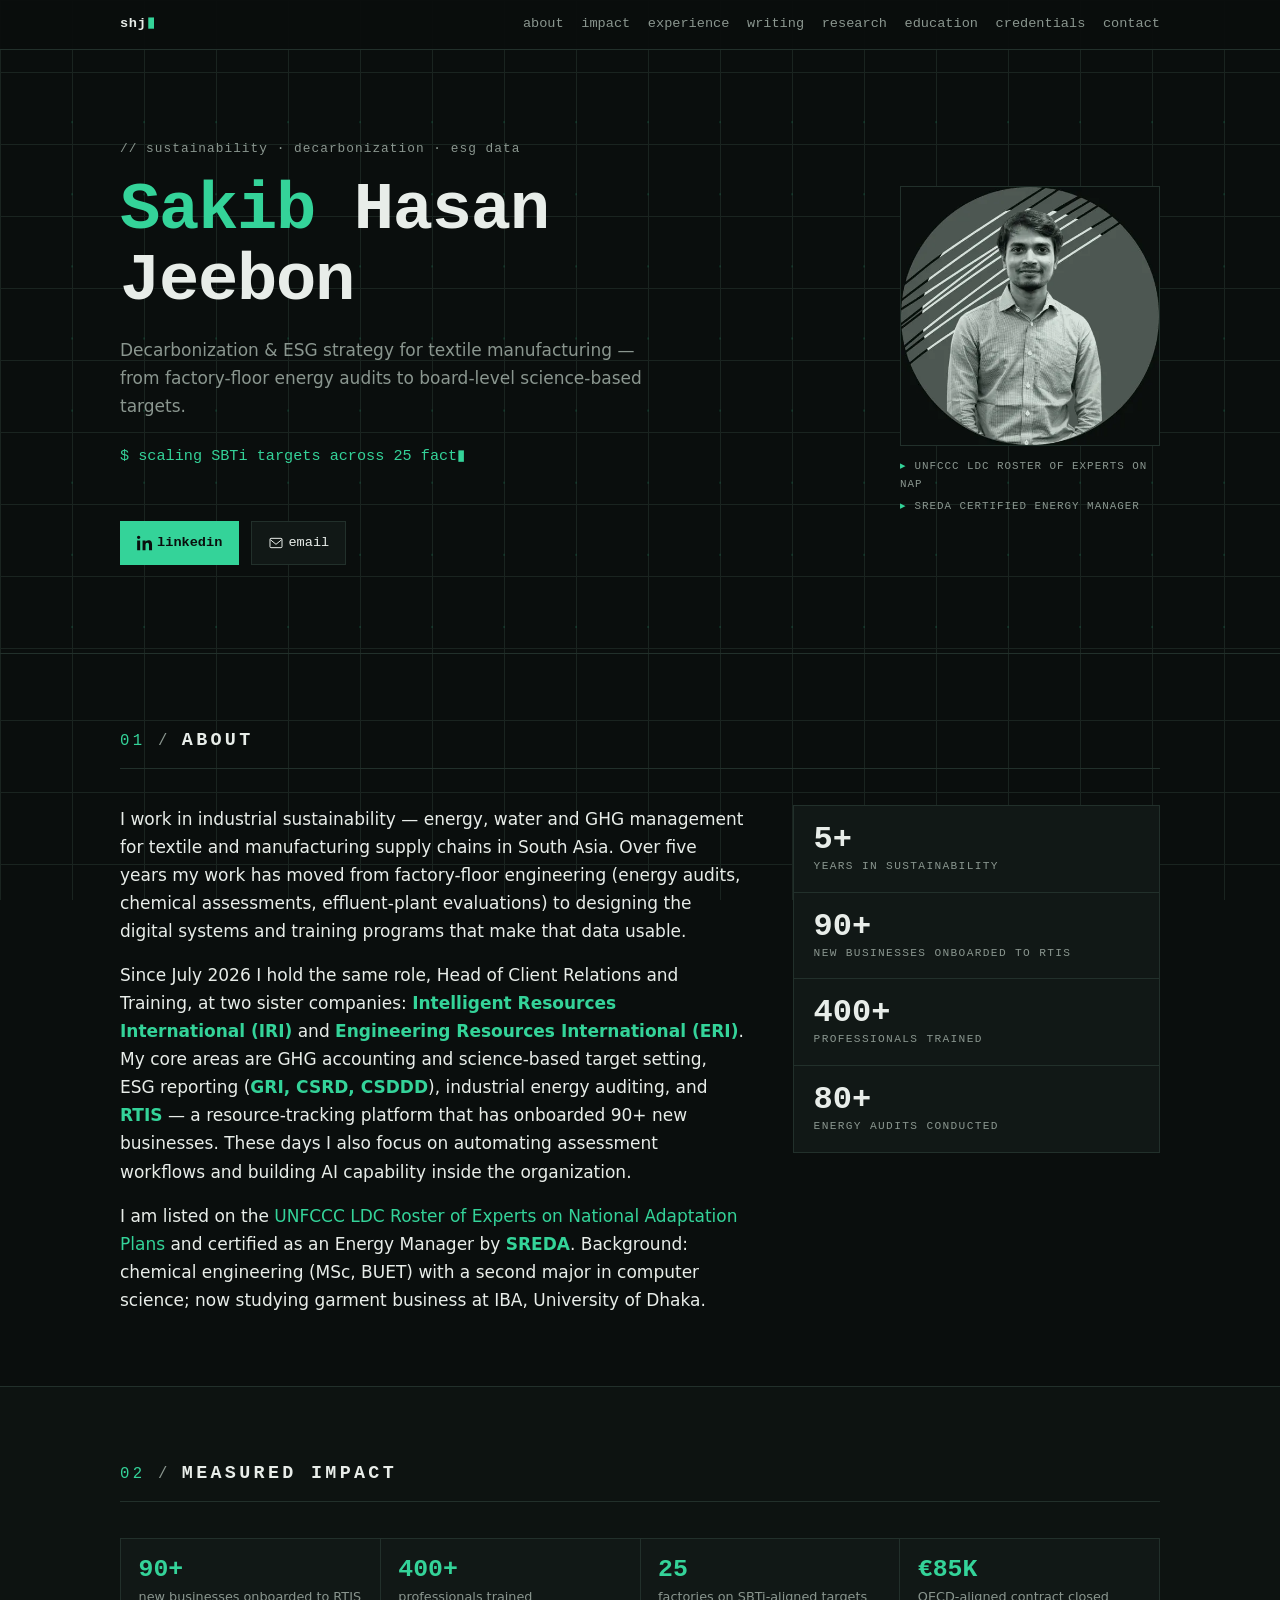
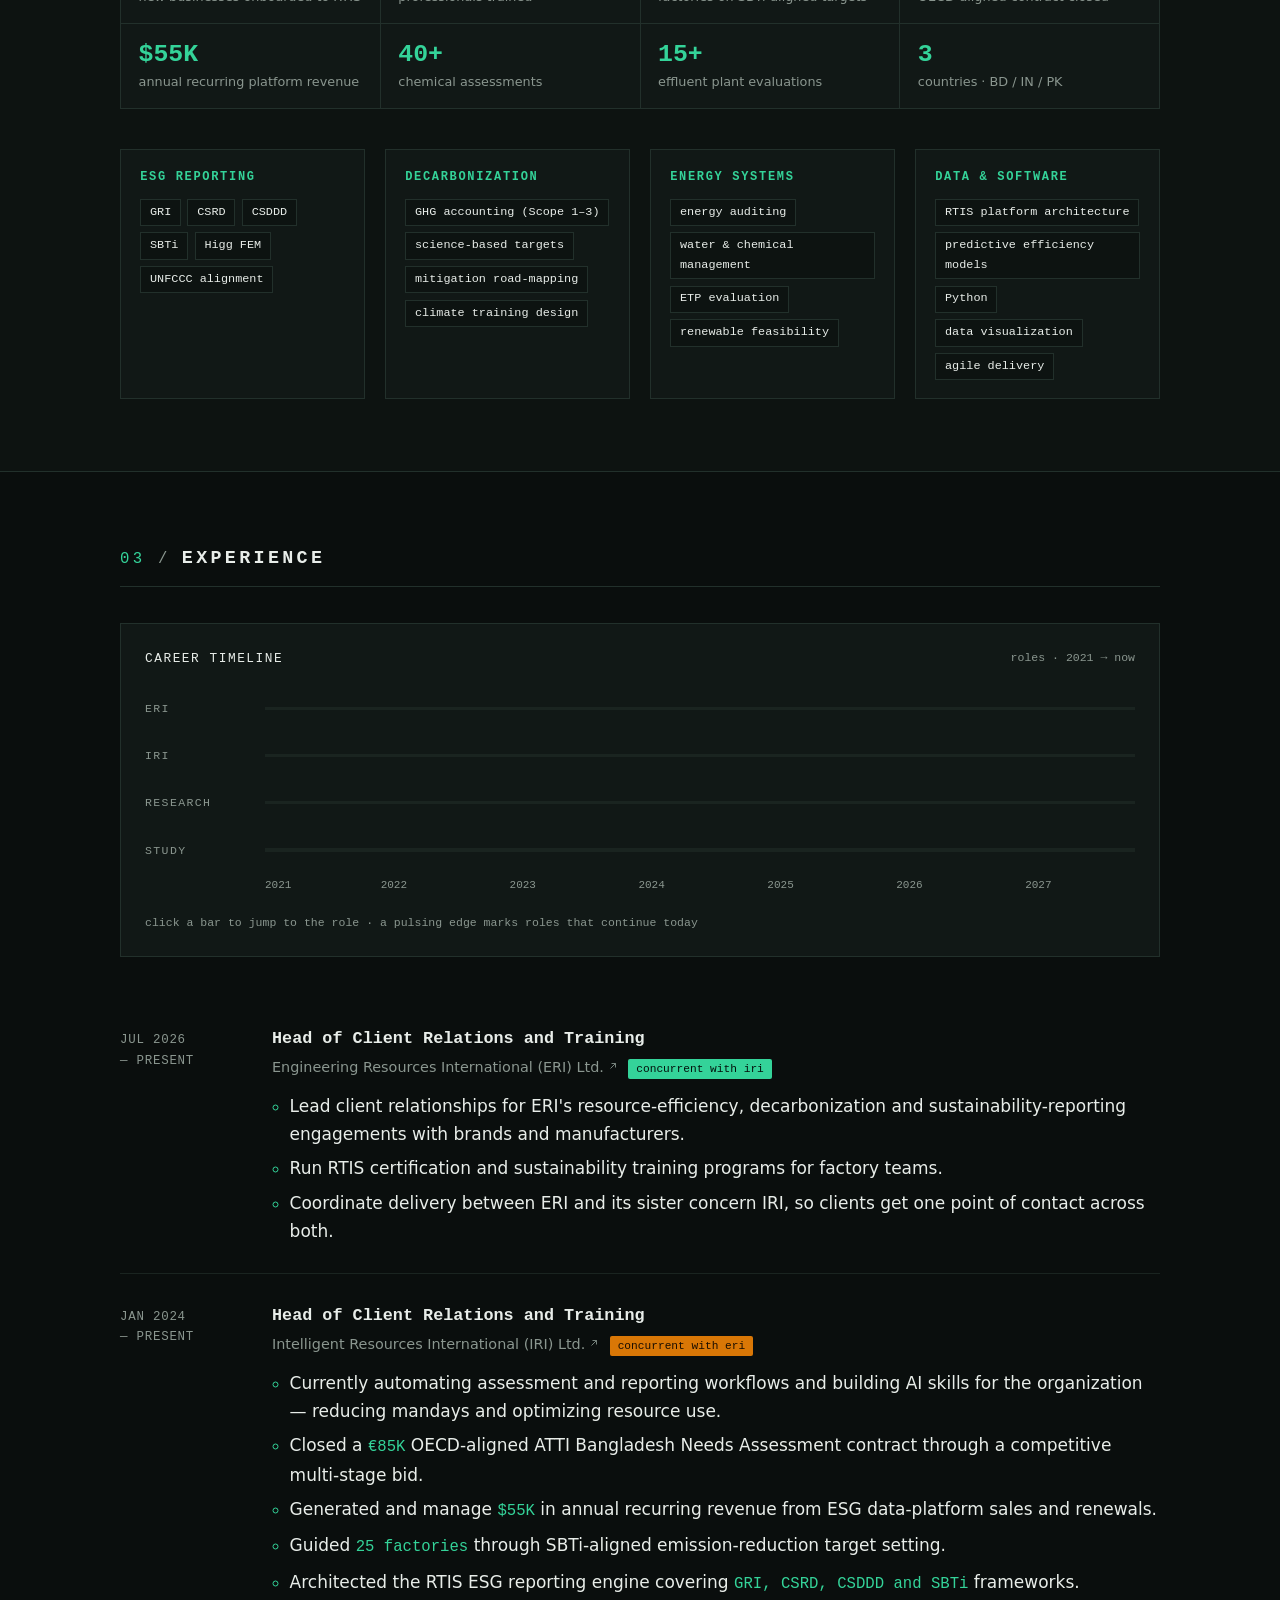
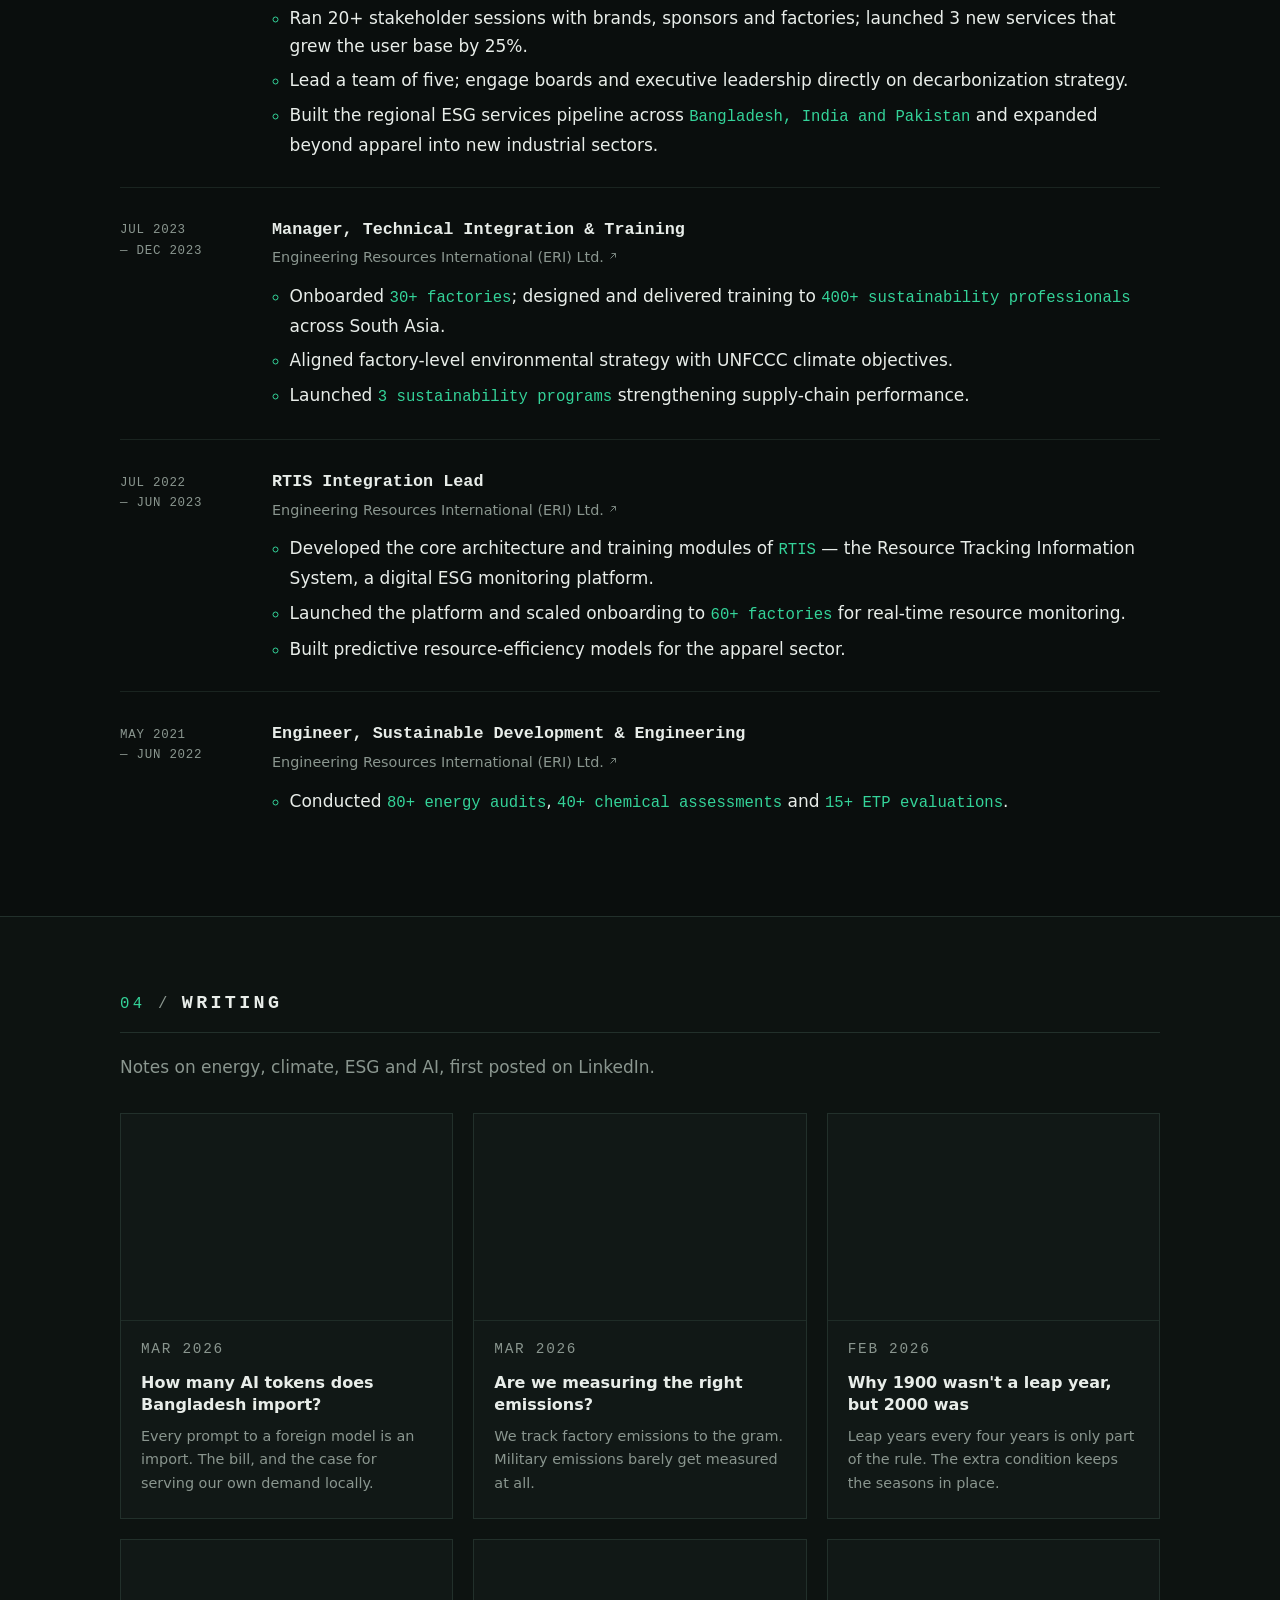
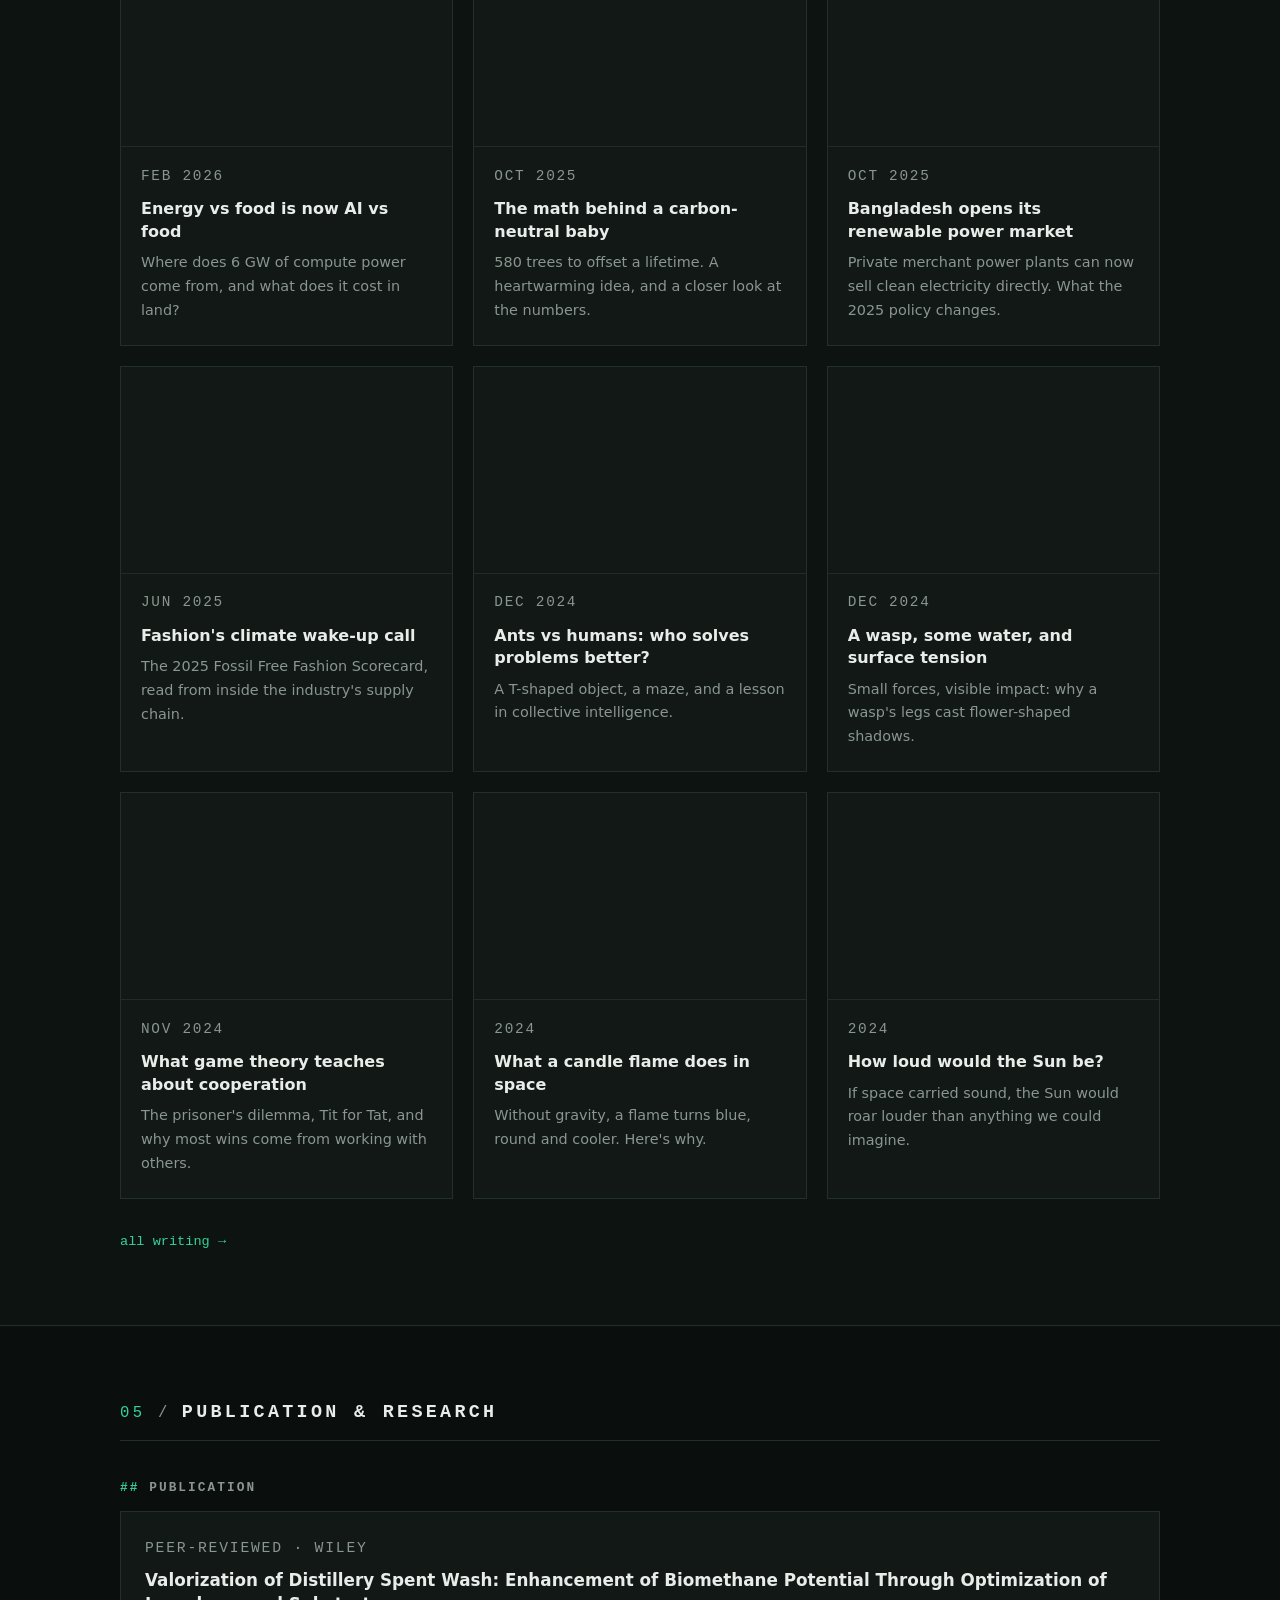
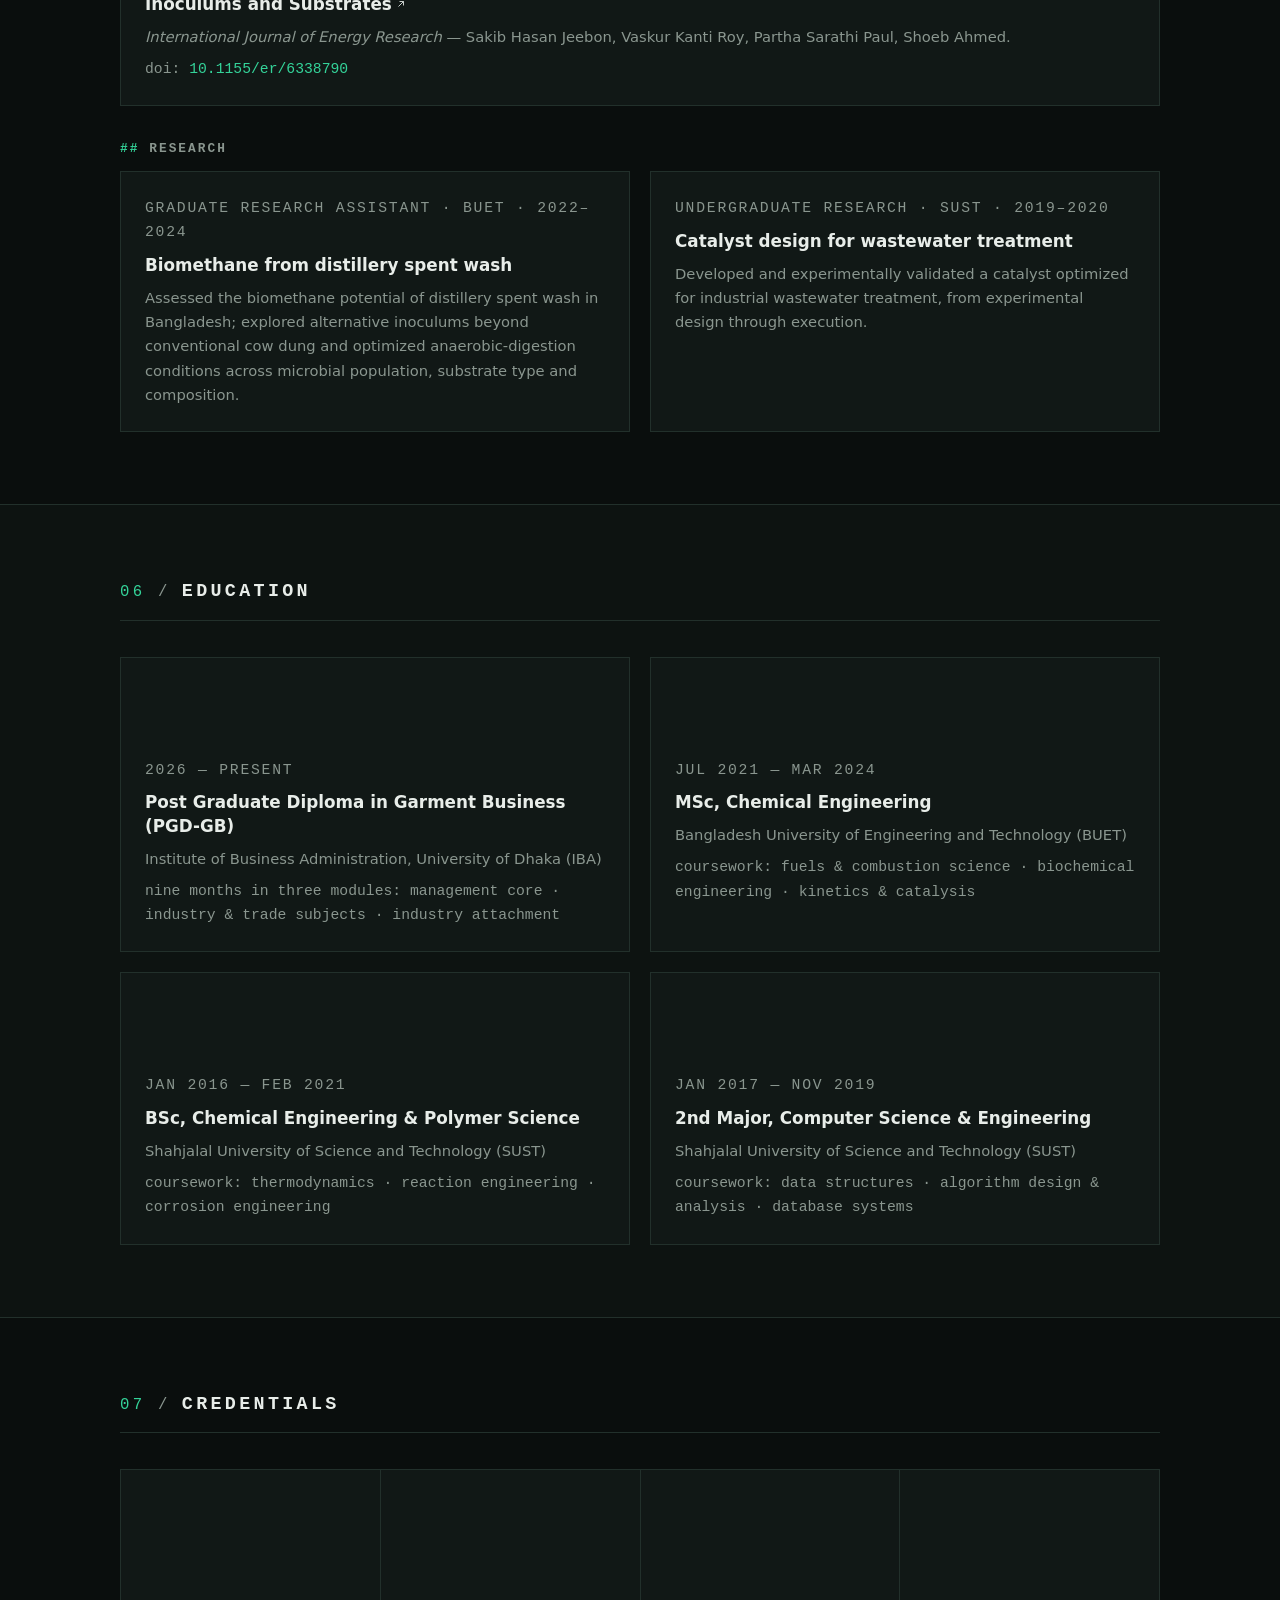
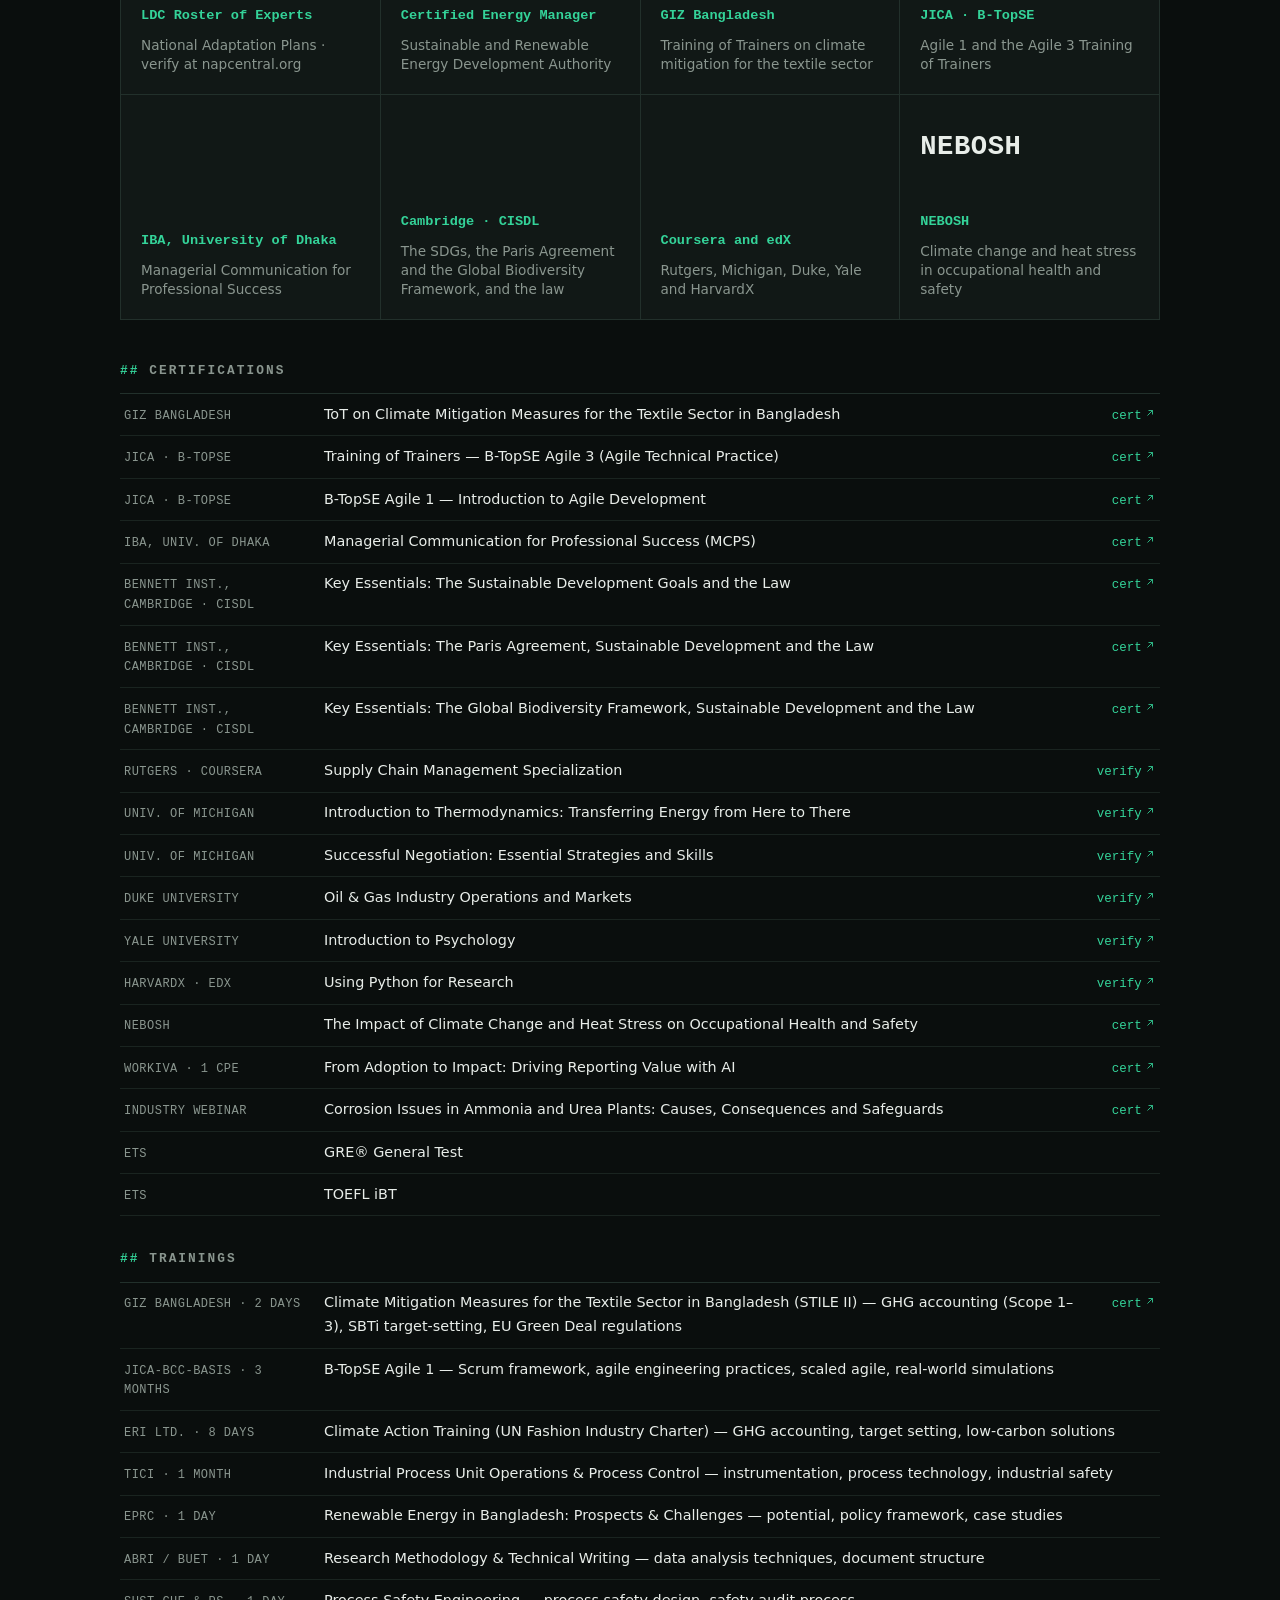
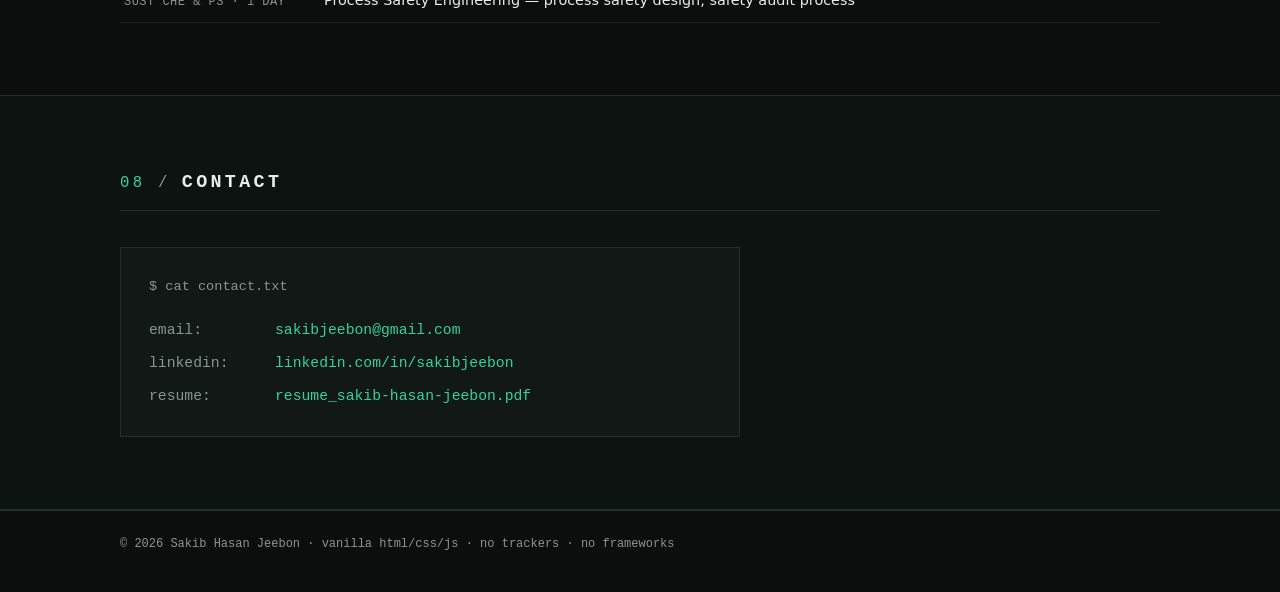
==== commit aa32aae2: "Terminal style: IBA logo in education and credentials, two education cards per row, NEBOSH-only tile" ====
--- a/index.html
+++ b/index.html
@@ -438,9 +438,9 @@
   <section id="education" class="section section-alt">
     <div class="wrap">
       <h2><span class="idx">06</span>education</h2>
-      <div class="cards">
+      <div class="cards cards-2">
         <article class="card">
-          <p class="edu-mark">IBA &middot; DU</p>
+          <img class="edu-logo edu-logo-inv" src="assets/img/logos/iba-du-dark.webp" width="524" height="120" alt="IBA, University of Dhaka logo" loading="lazy" decoding="async">
           <p class="card-tag">2026 — present</p>
           <h3>Post Graduate Diploma in Garment Business (PGD-GB)</h3>
           <p>Institute of Business Administration, University of Dhaka (IBA)</p>
@@ -498,7 +498,7 @@
           <span class="w-what">Agile 1 and the Agile 3 Training of Trainers</span>
         </a>
         <a class="wall-tile" href="#c-iba">
-          <span class="w-top"><span class="w-mark">IBA · DU</span></span>
+          <span class="w-top"><img class="w-logo" src="assets/img/logos/iba-du-dark.webp" width="524" height="120" alt="IBA, University of Dhaka" loading="lazy" decoding="async"></span>
           <span class="w-name">IBA, University of Dhaka</span>
           <span class="w-what">Managerial Communication for Professional Success</span>
         </a>
@@ -513,9 +513,9 @@
           <span class="w-what">Rutgers, Michigan, Duke, Yale and HarvardX</span>
         </a>
         <a class="wall-tile" href="#c-nebosh">
-          <span class="w-top"><span class="w-mark w-mark-s">NEBOSH</span><img class="w-logo" src="assets/img/logos/workiva-dark.webp" width="480" height="116" alt="Workiva" loading="lazy" decoding="async"></span>
-          <span class="w-name">NEBOSH and Workiva</span>
-          <span class="w-what">Climate and heat stress at work; reporting value with AI</span>
+          <span class="w-top"><span class="w-mark">NEBOSH</span></span>
+          <span class="w-name">NEBOSH</span>
+          <span class="w-what">Climate change and heat stress in occupational health and safety</span>
         </a>
       </div>
 
--- a/assets/css/style.css
+++ b/assets/css/style.css
@@ -371,3 +371,8 @@
   .wall-tile { min-height: 12rem; }
   .wall-tile .w-mark { font-size: 1.25rem; white-space: nowrap; }
 }
+
+/* education: two cards per row; IBA logo is a dark mark, inverted for the dark theme */
+.cards-2 { grid-template-columns: repeat(2, minmax(0, 1fr)); }
+.edu-logo-inv { filter: invert(1); }
+@media (max-width: 700px) { .cards-2 { grid-template-columns: 1fr; } }
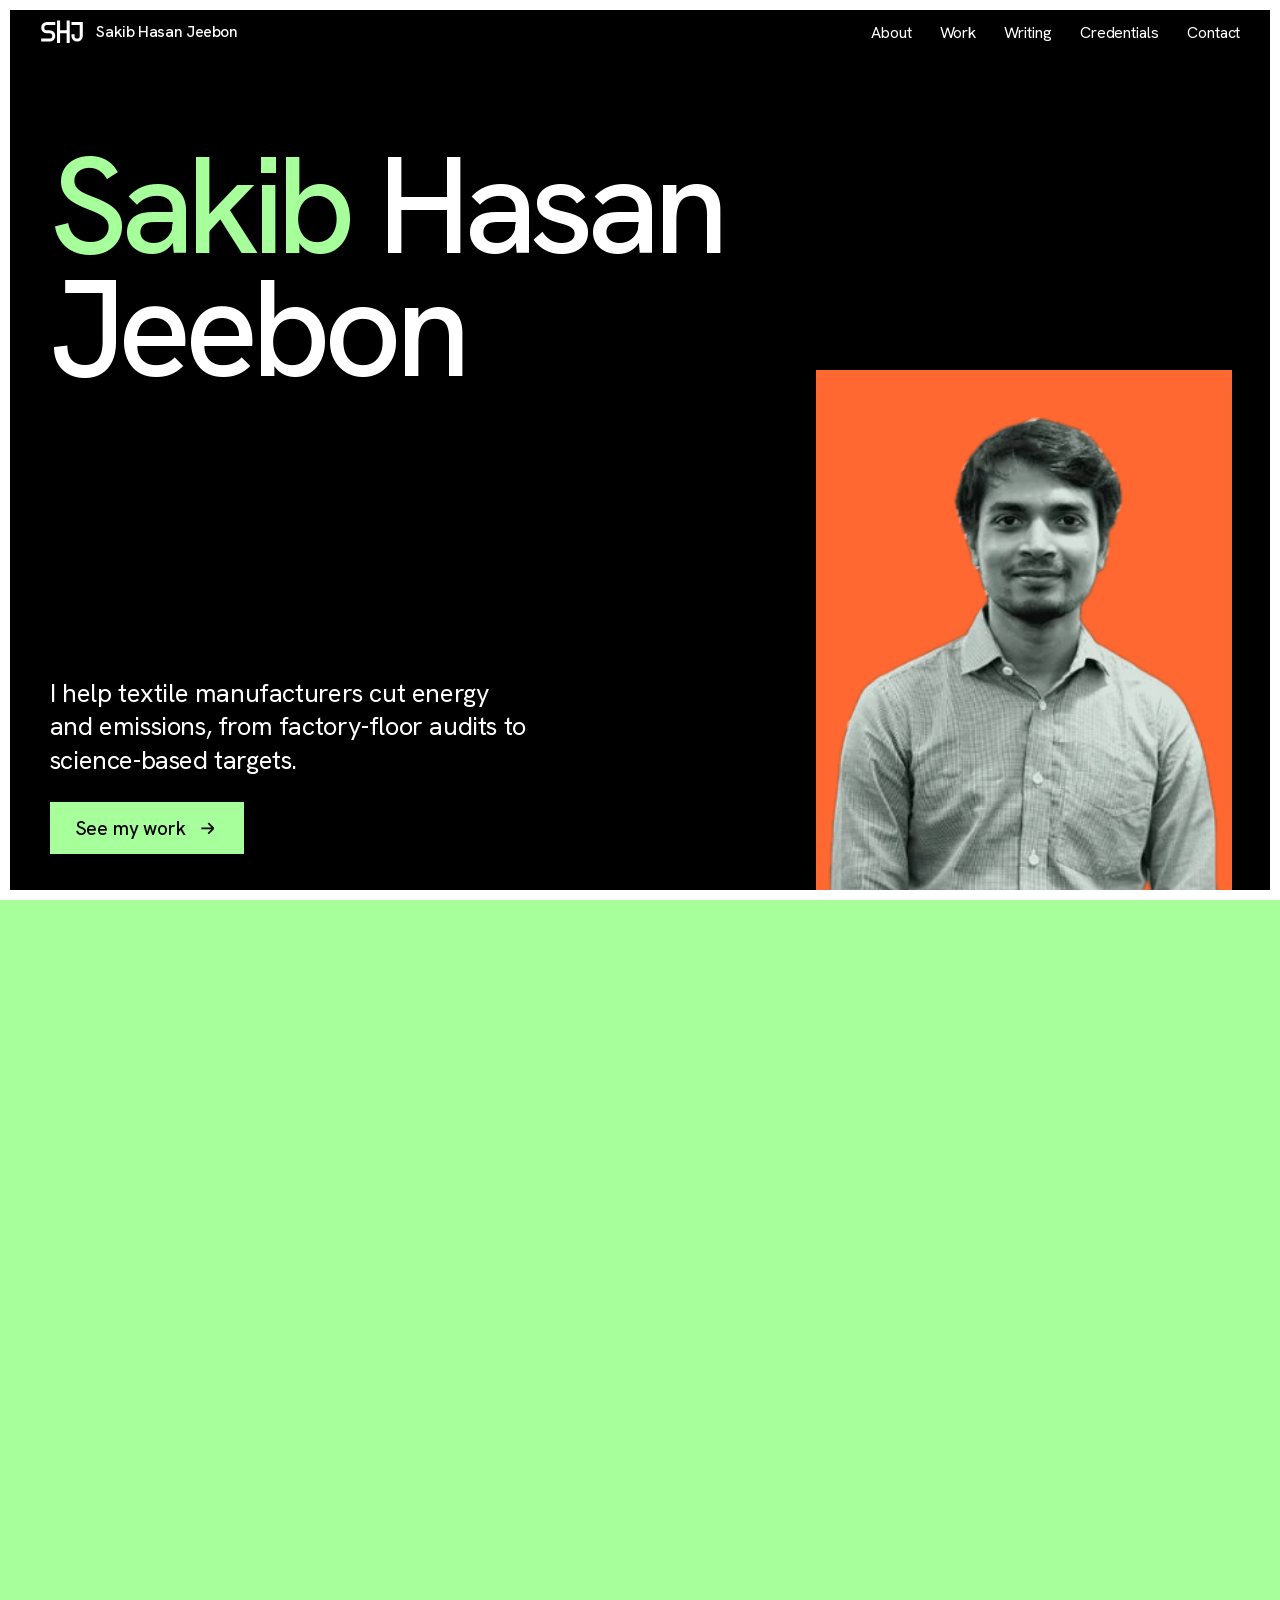
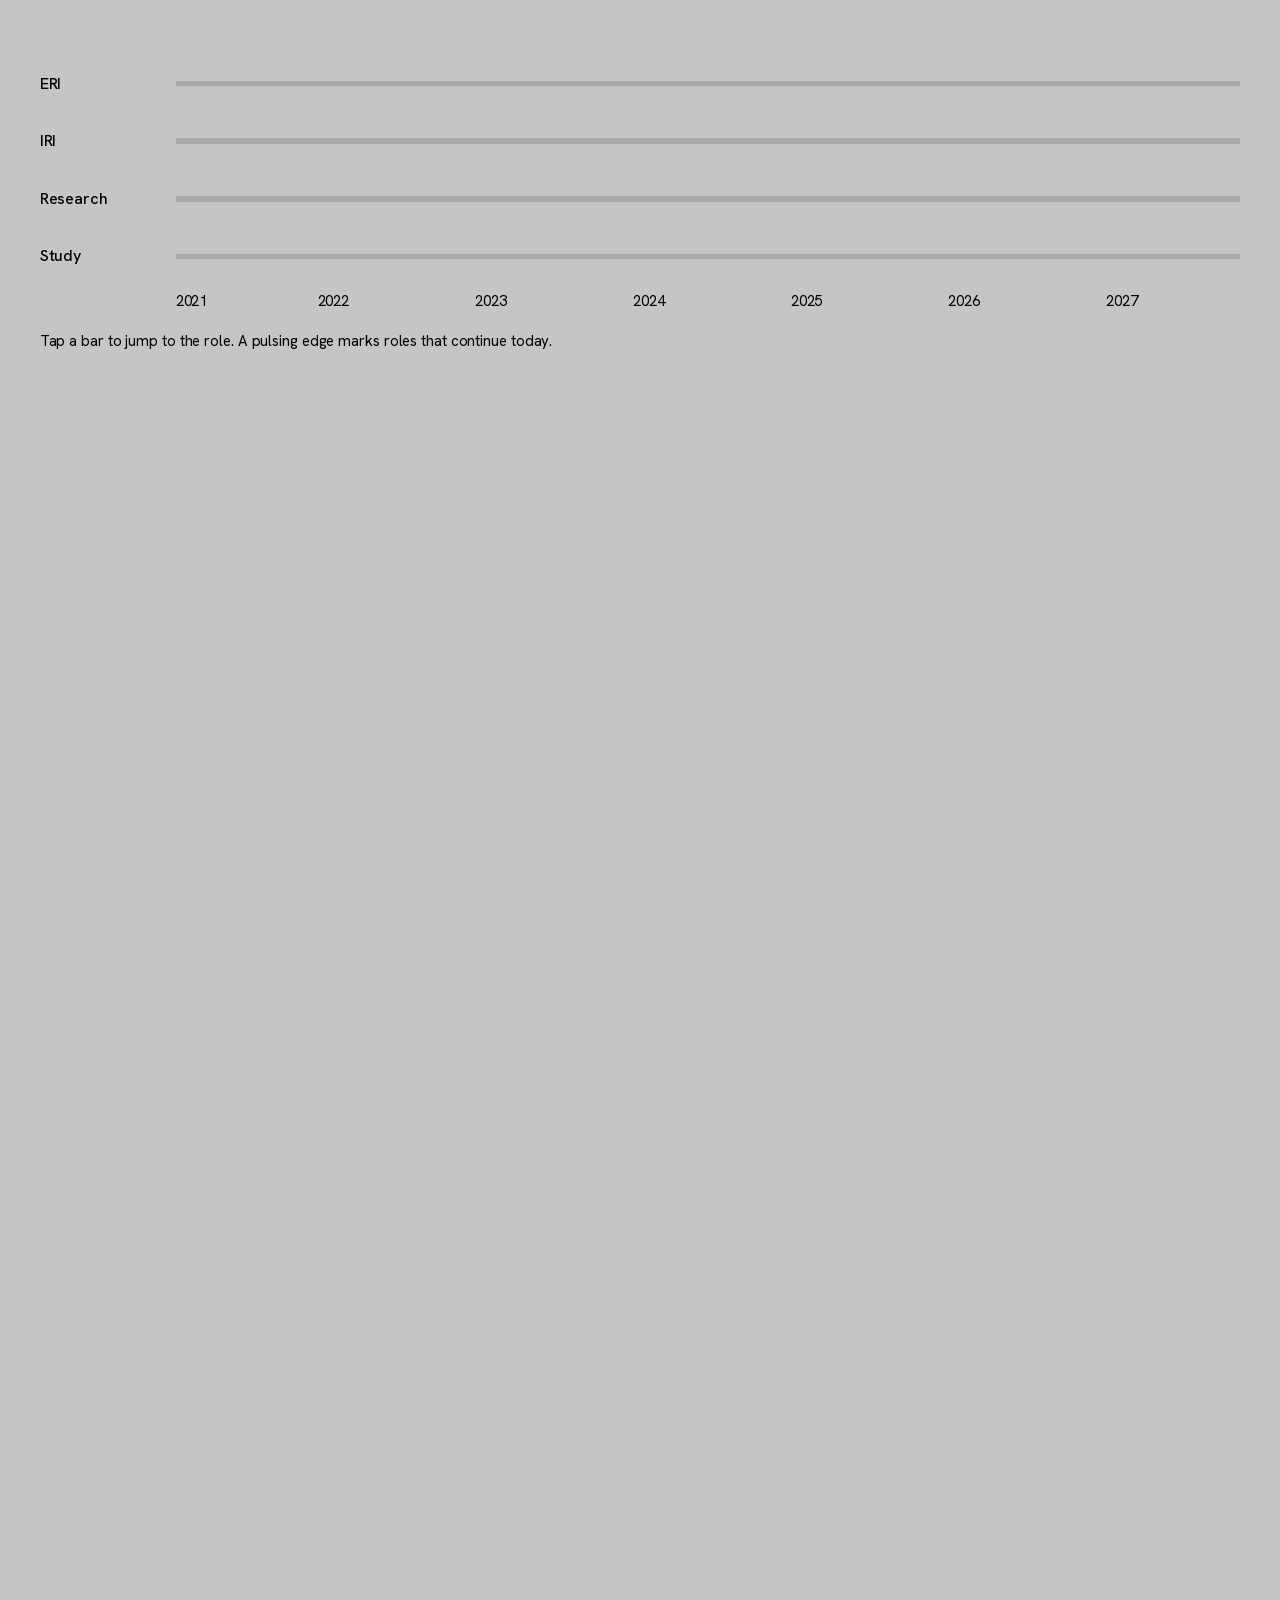
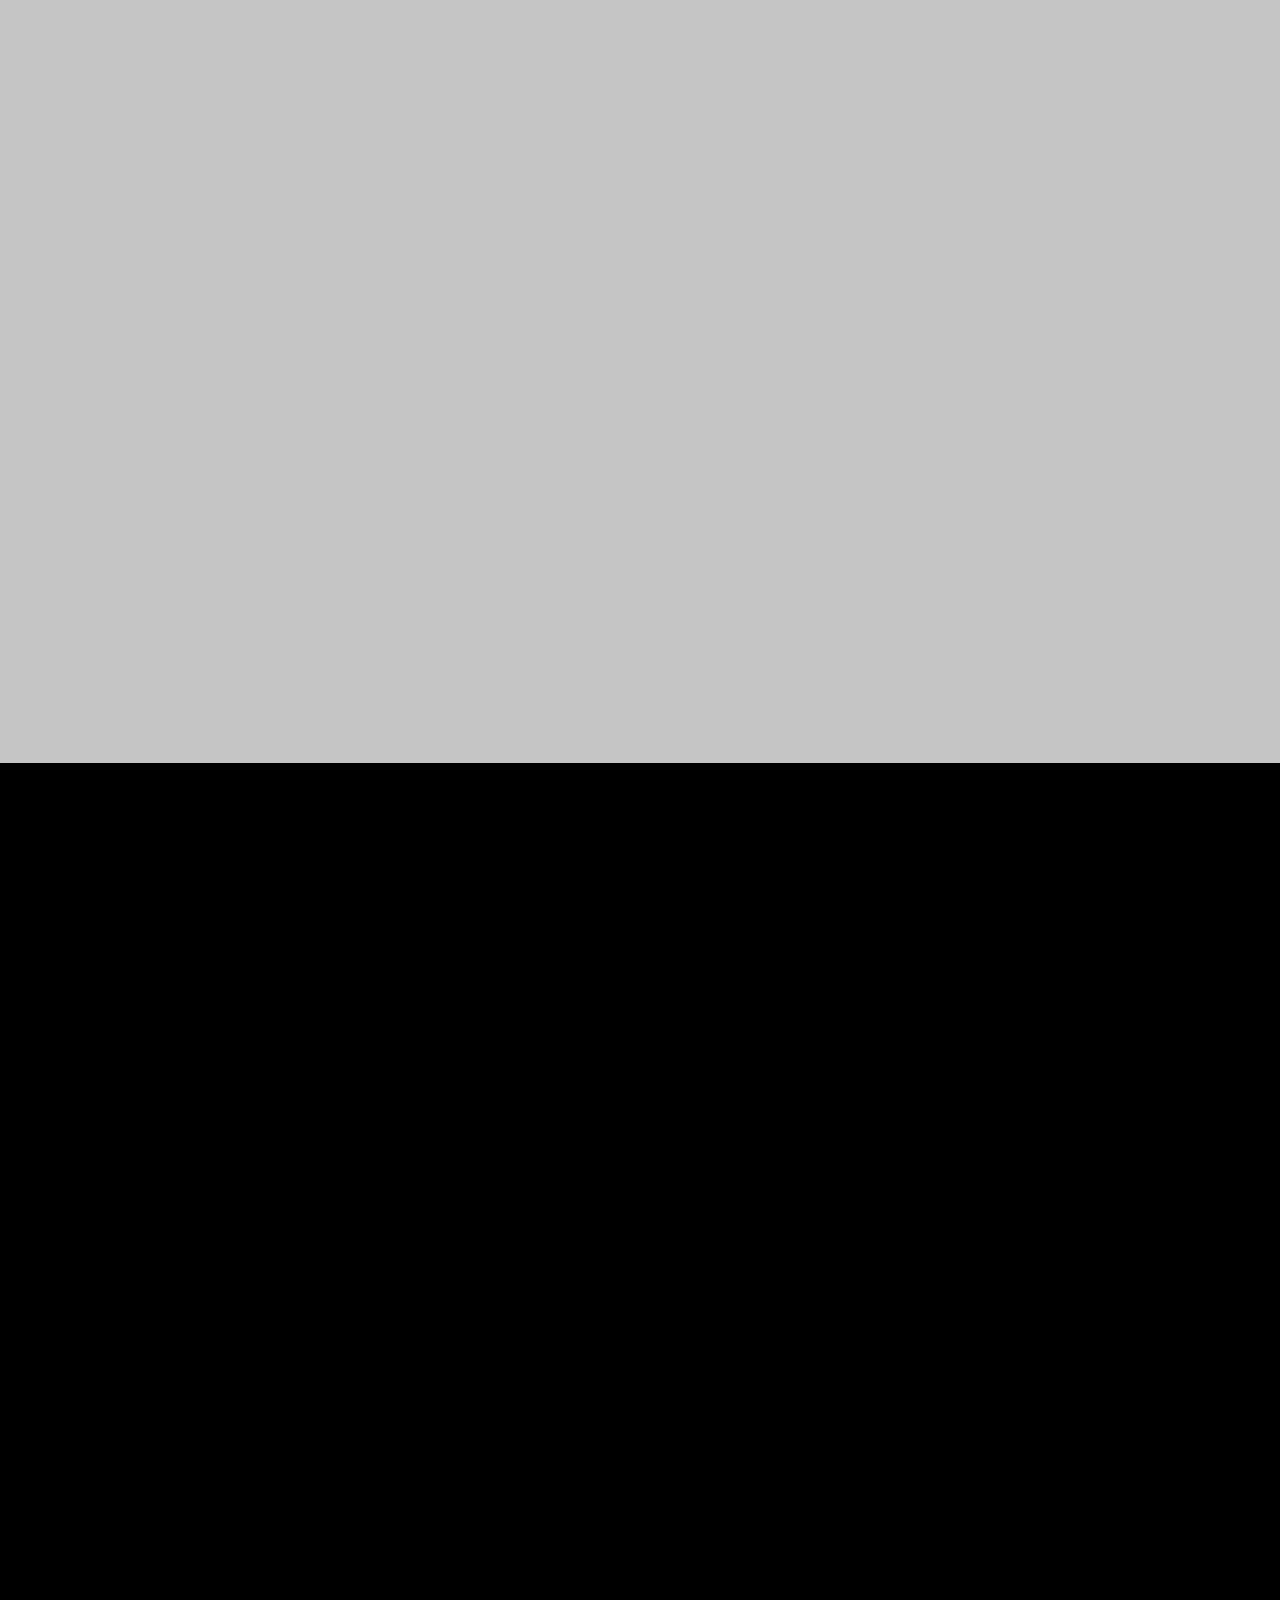
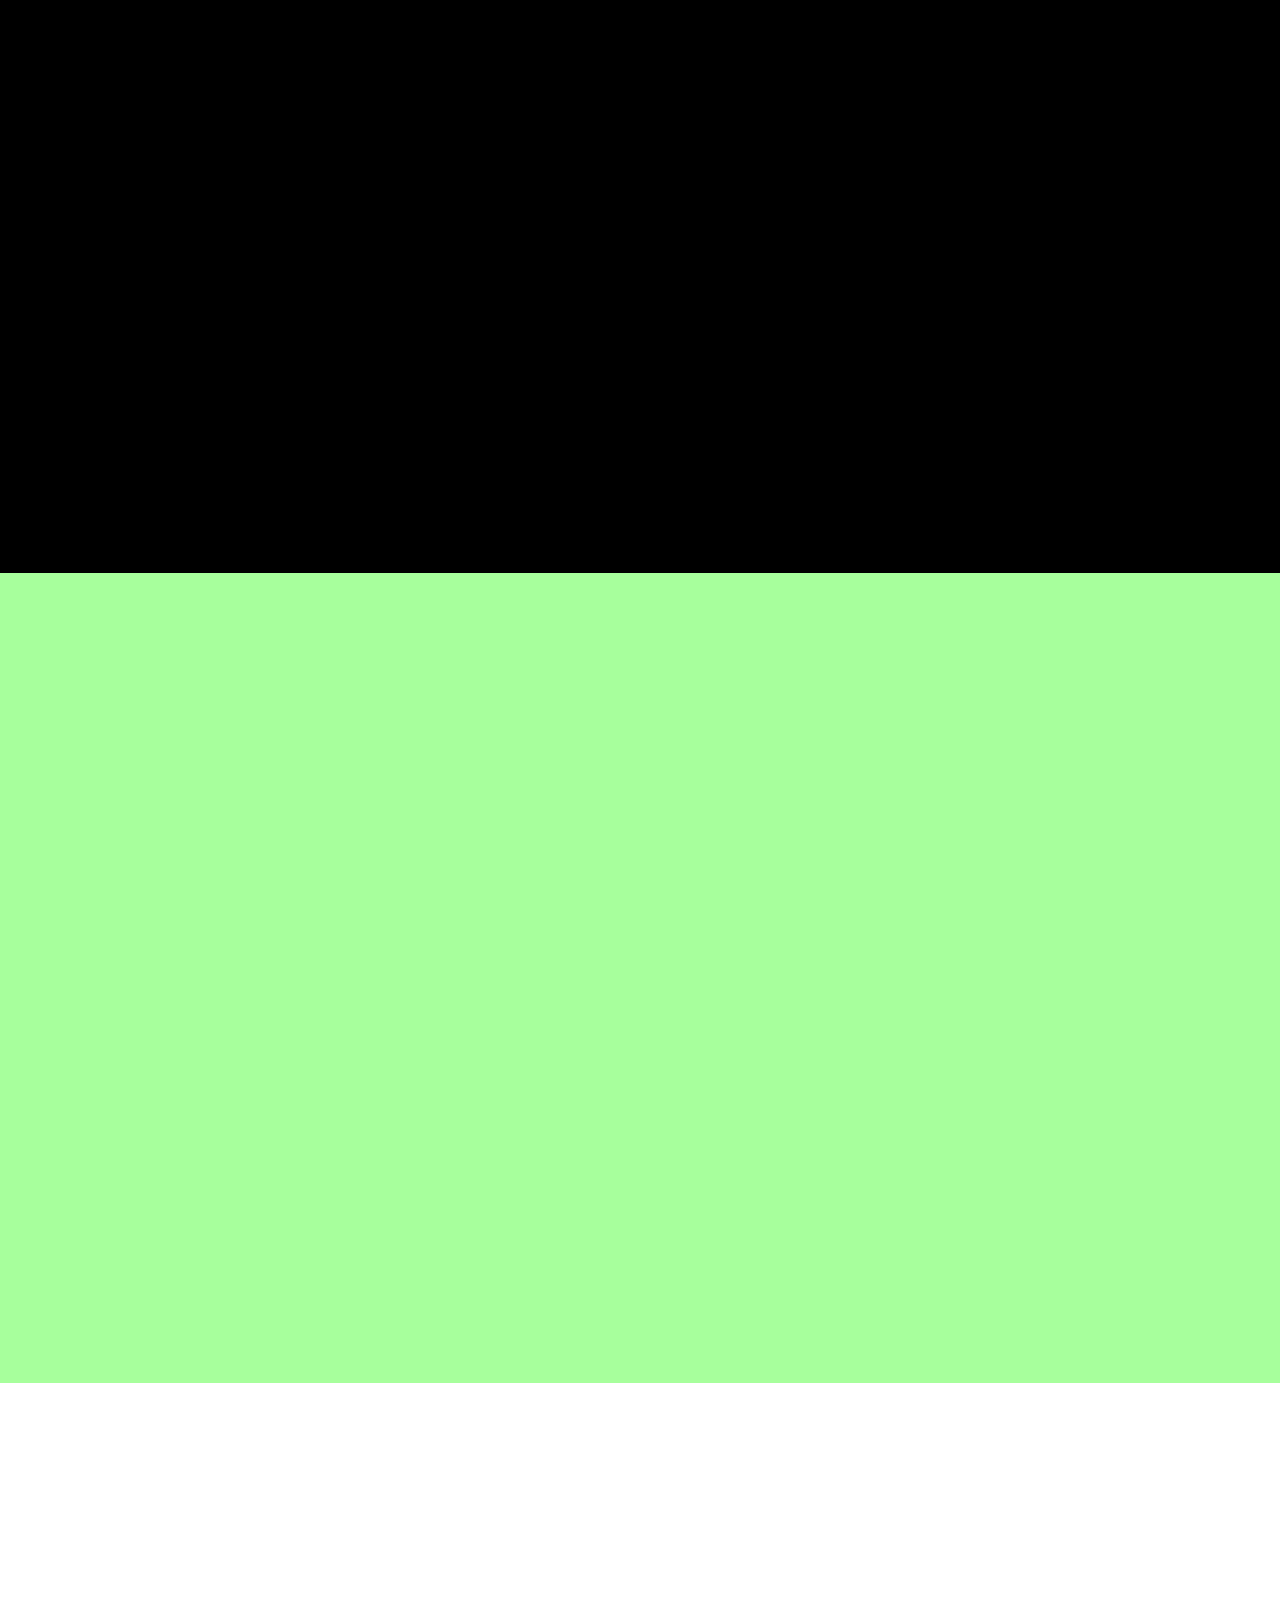
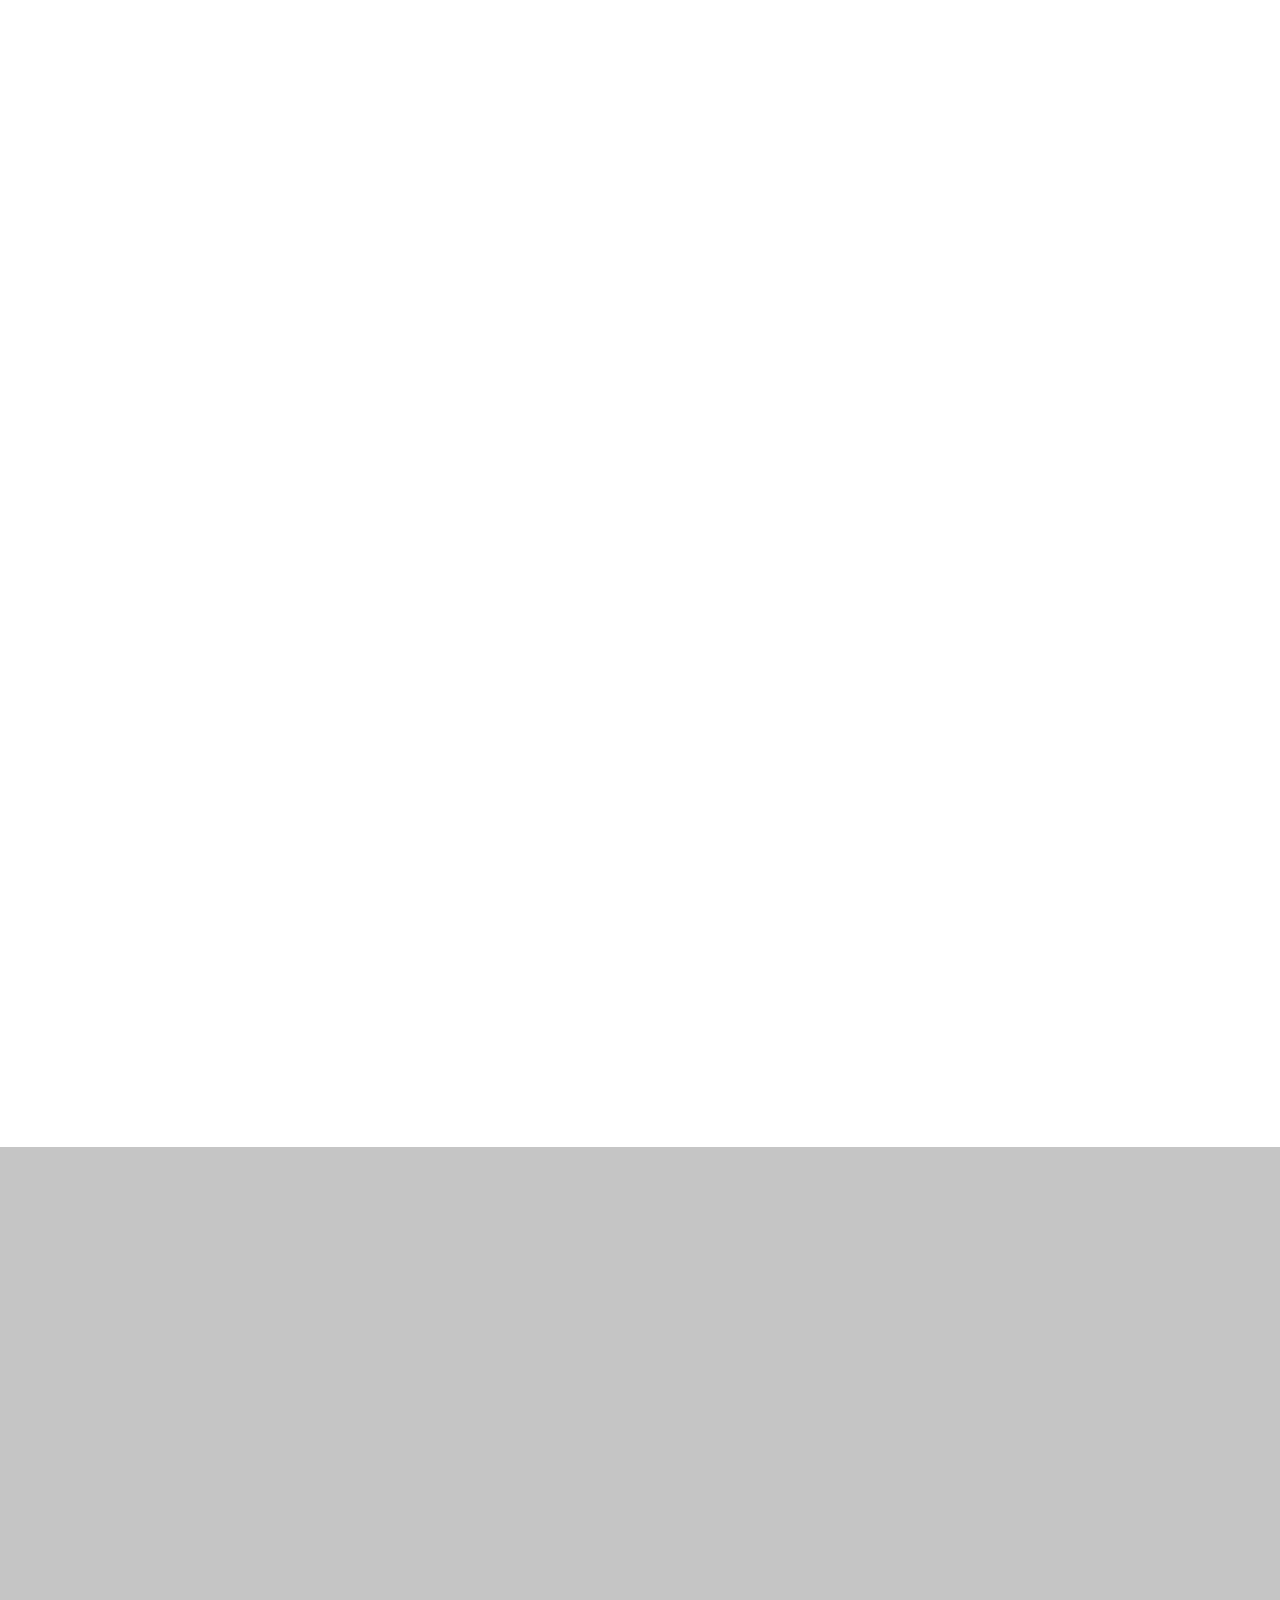
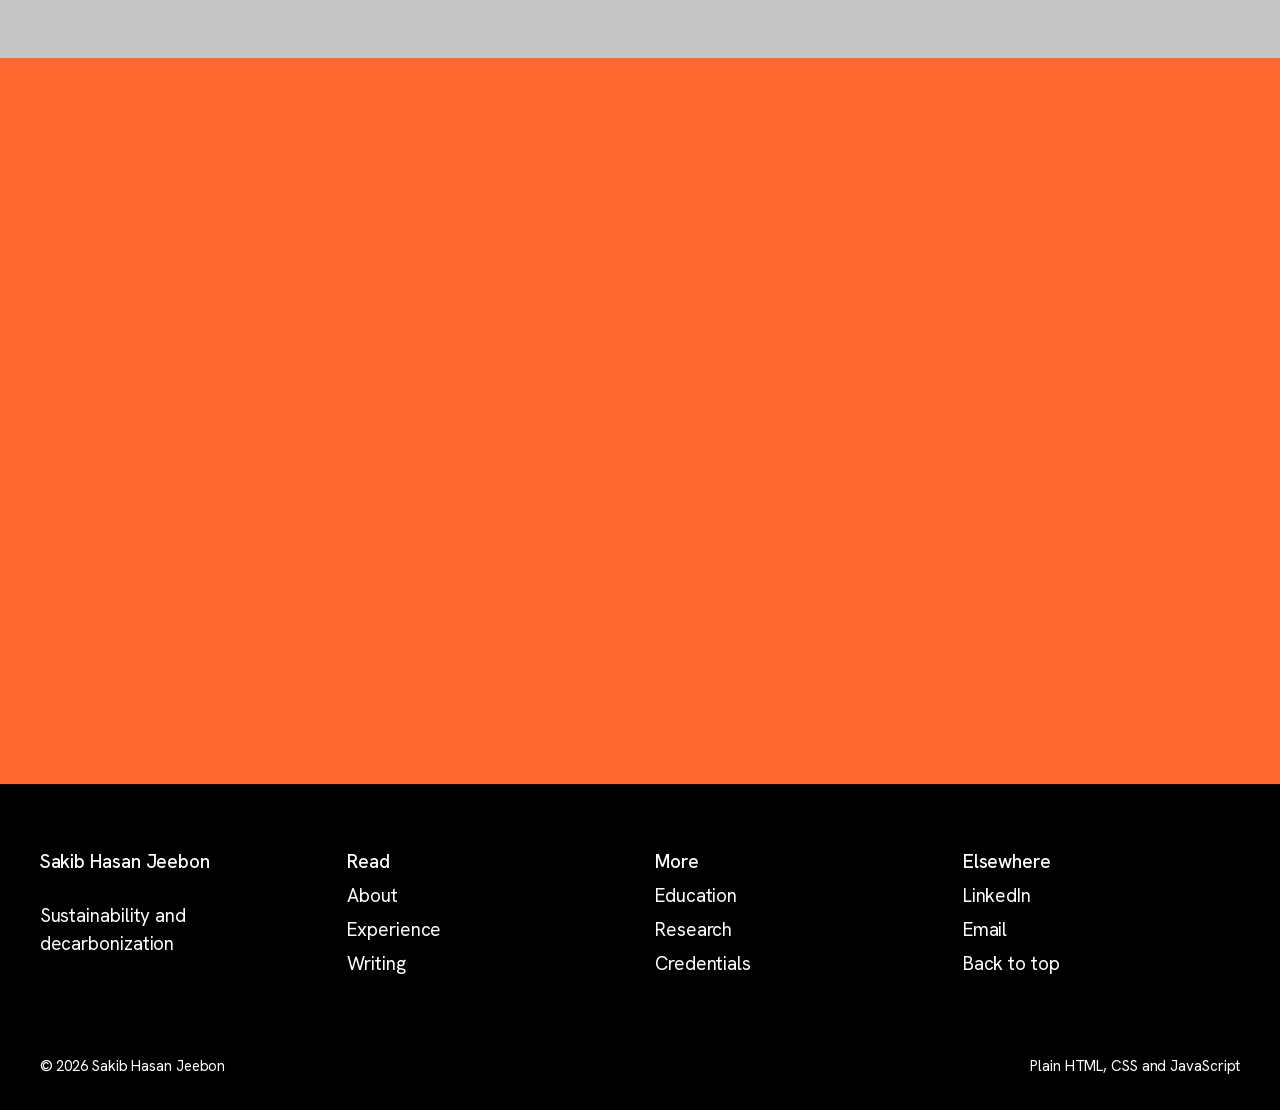
==== commit e13ed143: "Use the supplied IBA logo in the credentials wall" ====
--- a/index.html
+++ b/index.html
@@ -5,20 +5,23 @@
   <meta http-equiv="Content-Security-Policy" content="default-src 'self'; script-src 'self' 'sha256-qOhFsq0QMV2REqNwk5hGH5bZE9SkX6gt6yeyKdYPv+U='; style-src 'self'; style-src-attr 'unsafe-inline'; img-src 'self' data:; font-src 'self'; connect-src 'self'; object-src 'none'; base-uri 'none'; form-action 'none'">
   <meta name="referrer" content="strict-origin-when-cross-origin">
   <meta name="viewport" content="width=device-width, initial-scale=1">
-  <title>Sakib Hasan Jeebon — Sustainability Professional</title>
-  <meta name="description" content="Sakib Hasan Jeebon — sustainability professional driving decarbonization in textile manufacturing. SBTi target-setting, ESG reporting (GRI, CSRD, CSDDD), energy audits across South Asia.">
+  <title>Sakib Hasan Jeebon · Sustainability and decarbonization</title>
+  <meta name="description" content="Sakib Hasan Jeebon leads client relations and training at IRI and ERI in Dhaka: energy audits, the RTIS ESG data platform, science-based targets and ESG reporting for textile manufacturing.">
   <meta name="author" content="Sakib Hasan Jeebon">
   <link rel="canonical" href="https://sakibjeebon.github.io/">
-  <meta name="theme-color" content="#0a0e0d">
+  <meta name="theme-color" content="#000000">
 
   <meta property="og:type" content="website">
-  <meta property="og:title" content="Sakib Hasan Jeebon — Sustainability Professional">
-  <meta property="og:description" content="Sustainability professional driving decarbonization in textile manufacturing. SBTi, GRI, CSRD, CSDDD · 90+ businesses onboarded to RTIS · UNFCCC LDC Expert Roster · SREDA Certified Energy Manager.">
+  <meta property="og:title" content="Sakib Hasan Jeebon · Sustainability and decarbonization">
+  <meta property="og:description" content="Energy audits, ESG data and training for textile manufacturing in South Asia. 90+ businesses onboarded to RTIS · 400+ professionals trained · UNFCCC LDC Expert Roster · SREDA Certified Energy Manager.">
   <meta property="og:url" content="https://sakibjeebon.github.io/">
   <meta property="og:image" content="https://sakibjeebon.github.io/assets/img/profile-480.jpg">
   <meta name="twitter:card" content="summary">
 
+  <link rel="icon" href="favicon.svg" type="image/svg+xml">
   <link rel="icon" type="image/png" sizes="32x32" href="favicon-32x32.png">
+  <link rel="apple-touch-icon" href="apple-touch-icon.png">
+  <link rel="preload" href="assets/fonts/hanken-grotesk-latin.woff2" as="font" type="font/woff2" crossorigin>
   <link rel="stylesheet" href="assets/css/style.css">
   <script>document.documentElement.classList.add("js")</script>
   <script defer src="assets/js/main.js"></script>
@@ -47,166 +50,113 @@
   </script>
 </head>
 <body>
-
-<svg width="0" height="0" style="position:absolute" aria-hidden="true">
-  <defs>
-    <symbol id="i-mail" viewBox="0 0 24 24"><path fill="none" stroke="currentColor" stroke-width="1.5" d="M3 6.5A1.5 1.5 0 0 1 4.5 5h15A1.5 1.5 0 0 1 21 6.5v11a1.5 1.5 0 0 1-1.5 1.5h-15A1.5 1.5 0 0 1 3 17.5v-11Zm.5.5 8.5 7 8.5-7"/></symbol>
-    <symbol id="i-linkedin" viewBox="0 0 24 24"><path fill="currentColor" d="M4.98 3.5C4.98 4.88 3.87 6 2.5 6S0 4.88 0 3.5 1.12 1 2.5 1s2.48 1.12 2.48 2.5ZM.22 8.09h4.56V23H.22V8.09ZM8.34 8.09h4.37v2.04h.06c.61-1.16 2.1-2.38 4.32-2.38 4.62 0 5.47 3.04 5.47 7v8.25h-4.55v-7.32c0-1.75-.03-4-2.44-4-2.44 0-2.81 1.9-2.81 3.87V23H8.34V8.09Z"/></symbol>
-    <symbol id="i-download" viewBox="0 0 24 24"><path fill="none" stroke="currentColor" stroke-width="1.5" d="M12 3v12m0 0 5-5m-5 5-5-5M4 19h16"/></symbol>
-    <symbol id="i-ext" viewBox="0 0 24 24"><path fill="none" stroke="currentColor" stroke-width="1.7" d="M7 17 17 7m0 0H9m8 0v8"/></symbol>
-    <symbol id="i-doc" viewBox="0 0 24 24"><path fill="none" stroke="currentColor" stroke-width="1.5" d="M6 2.5h8L19 7.5v14H6v-19ZM13.5 3v5h5M9 12h7M9 15.5h7M9 19h4"/></symbol>
-  </defs>
-</svg>
-
-<header class="nav" id="header">
-  <nav aria-label="Main">
-    <a class="nav-brand" href="#top">shj<span class="cursor-block">▮</span></a>
-    <div class="nav-links">
-      <a href="#about">about</a>
-      <a href="#impact">impact</a>
-      <a href="#experience">experience</a>
-      <a href="#writing">writing</a>
-      <a href="#research">research</a>
-      <a href="#education">education</a>
-      <a href="#certification">credentials</a>
-      <a href="#contacts">contact</a>
-    </div>
-  </nav>
+<a class="skip" href="#main">Skip to content</a>
+
+<header class="site-head" id="head">
+  <a class="brand" href="#top" aria-label="Sakib Hasan Jeebon, back to top">
+    <svg viewBox="0 2 64 40" aria-hidden="true"><path class="logo-line" pathLength="1" d="M20 10H10a6 6 0 0 0 0 12h4a6 6 0 0 1 0 12H4"/><path class="logo-line" pathLength="1" d="M27 8v28M41 8v28M27 22h14"/><path class="logo-line" pathLength="1" d="M48 10h12v18a6 6 0 0 1-12 0"/></svg>
+    <span class="brand-name">Sakib Hasan Jeebon</span>
+  </a>
+  <ul class="nav-links">
+    <li class="wide"><a href="#about">About</a></li>
+    <li><a href="#experience">Work</a></li>
+    <li><a href="#writing">Writing</a></li>
+    <li class="wide"><a href="#credentials">Credentials</a></li>
+    <li><a href="#contact">Contact</a></li>
+  </ul>
 </header>
 
-<main id="top">
-
-  <!-- ===== Hero ===== -->
-  <section class="hero" aria-label="Introduction">
-    <canvas id="datagrid" aria-hidden="true"></canvas>
-    <div class="wrap hero-grid">
-      <div class="hero-text">
-        <p class="kicker">// sustainability &middot; decarbonization &middot; esg data</p>
-        <h1><span class="given">Sakib</span> Hasan<br>Jeebon</h1>
-        <p class="hero-role">Decarbonization &amp; ESG strategy for textile manufacturing —
-          from factory-floor energy audits to board-level science-based targets.</p>
-        <p class="typer-line" aria-live="off">$ <span id="typer">scaling SBTi targets across 25 factories</span><span class="cursor-block">▮</span></p>
-        <div class="hero-cta">
-          <a class="btn btn-solid" href="https://www.linkedin.com/in/sakibjeebon" target="_blank" rel="noopener noreferrer">
-            <svg class="ic" aria-hidden="true"><use href="#i-linkedin"/></svg>linkedin</a>
-          <a class="btn" href="mailto:sakibjeebon@gmail.com">
-            <svg class="ic" aria-hidden="true"><use href="#i-mail"/></svg>email</a>
-        </div>
-      </div>
-      <figure class="hero-photo">
-        <img src="assets/img/profile-480.webp" width="480" height="480" alt="Portrait of Sakib Hasan Jeebon" fetchpriority="high" decoding="async">
-        <figcaption class="mono-caption">
-          <span>UNFCCC LDC ROSTER OF EXPERTS ON NAP</span>
-          <span>SREDA CERTIFIED ENERGY MANAGER</span>
-        </figcaption>
-      </figure>
-    </div>
-  </section>
-
-  <!-- ===== About ===== -->
-  <section id="about" class="section">
-    <div class="wrap">
-      <h2><span class="idx">01</span>about</h2>
-      <div class="about-grid">
-        <div class="about-copy">
-          <p>I work in industrial sustainability — energy, water and GHG management for
-            textile and manufacturing supply chains in South Asia. Over five years my work
-            has moved from factory-floor engineering (energy audits, chemical assessments,
-            effluent-plant evaluations) to designing the digital systems and training
-            programs that make that data usable.</p>
-          <p>Since July 2026 I hold the same role, Head of Client Relations and Training,
-            at two sister companies: <strong>Intelligent Resources International (IRI)</strong>
-            and <strong>Engineering Resources International (ERI)</strong>. My core areas are
-            GHG accounting and science-based target setting, ESG reporting
-            (<strong>GRI, CSRD, CSDDD</strong>), industrial energy auditing, and
-            <strong>RTIS</strong> — a resource-tracking platform that has onboarded 90+ new
-            businesses. These days I also focus on automating assessment workflows and
-            building AI capability inside the organization.</p>
-          <p>I am listed on the <a href="https://www.napcentral.org/node/172" target="_blank" rel="noopener noreferrer">UNFCCC
-            LDC Roster of Experts on National Adaptation Plans</a> and certified as an
-            Energy Manager by <strong>SREDA</strong>. Background: chemical engineering
-            (MSc, BUET) with a second major in computer science; now studying garment
-            business at IBA, University of Dhaka.</p>
-        </div>
-        <dl class="stat-strip" aria-label="Headline numbers">
-          <div><dt>years in sustainability</dt><dd><span class="count" data-target="5" data-suffix="+">5+</span></dd></div>
-          <div><dt>new businesses onboarded to RTIS</dt><dd><span class="count" data-target="90" data-suffix="+">90+</span></dd></div>
-          <div><dt>professionals trained</dt><dd><span class="count" data-target="400" data-suffix="+">400+</span></dd></div>
-          <div><dt>energy audits conducted</dt><dd><span class="count" data-target="80" data-suffix="+">80+</span></dd></div>
-        </dl>
-      </div>
-    </div>
-  </section>
-
-  <!-- ===== Impact ===== -->
-  <section id="skills" class="section section-alt">
-    <span id="impact" class="anchor-alias" aria-hidden="true"></span>
-    <div class="wrap">
-      <h2><span class="idx">02</span>measured impact</h2>
-      <div class="impact-grid">
-        <dl class="metric-tiles" aria-label="Delivery metrics">
-          <div><dd><span class="count" data-target="90" data-suffix="+">90+</span></dd><dt>new businesses onboarded to RTIS</dt></div>
-          <div><dd><span class="count" data-target="400" data-suffix="+">400+</span></dd><dt>professionals trained</dt></div>
-          <div><dd><span class="count" data-target="25">25</span></dd><dt>factories on SBTi-aligned targets</dt></div>
-          <div><dd>€<span class="count" data-target="85">85</span>K</dd><dt>OECD-aligned contract closed</dt></div>
-          <div><dd>$<span class="count" data-target="55">55</span>K</dd><dt>annual recurring platform revenue</dt></div>
-          <div><dd><span class="count" data-target="40" data-suffix="+">40+</span></dd><dt>chemical assessments</dt></div>
-          <div><dd><span class="count" data-target="15" data-suffix="+">15+</span></dd><dt>effluent plant evaluations</dt></div>
-          <div><dd><span class="count" data-target="3">3</span></dd><dt>countries &middot; BD / IN / PK</dt></div>
-        </dl>
-      </div>
-
-      <div class="stack" aria-label="Competencies">
-        <div class="stack-group">
-          <h3>esg reporting</h3>
-          <ul><li>GRI</li><li>CSRD</li><li>CSDDD</li><li>SBTi</li><li>Higg FEM</li><li>UNFCCC alignment</li></ul>
-        </div>
-        <div class="stack-group">
-          <h3>decarbonization</h3>
-          <ul><li>GHG accounting (Scope 1–3)</li><li>science-based targets</li><li>mitigation road-mapping</li><li>climate training design</li></ul>
-        </div>
-        <div class="stack-group">
-          <h3>energy systems</h3>
-          <ul><li>energy auditing</li><li>water &amp; chemical management</li><li>ETP evaluation</li><li>renewable feasibility</li></ul>
-        </div>
-        <div class="stack-group">
-          <h3>data &amp; software</h3>
-          <ul><li>RTIS platform architecture</li><li>predictive efficiency models</li><li>Python</li><li>data visualization</li><li>agile delivery</li></ul>
-        </div>
-      </div>
-    </div>
-  </section>
-
-  <!-- ===== Experience ===== -->
-  <section id="experience" class="section">
-    <div class="wrap">
-      <h2><span class="idx">03</span>experience</h2>
-
-      <figure class="tl-card lanes" id="lanes" aria-label="Career timeline from 2021 to 2027. ERI: Engineer May 2021 to June 2022, RTIS Integration Lead July 2022 to June 2023, Manager July to December 2023, Head of Client Relations and Training from July 2026. IRI: Head of Client Relations and Training from January 2024. Research: Graduate Research Assistant at BUET April 2022 to March 2024. Study: MSc at BUET July 2021 to March 2024; PGD in Garment Business at IBA from November 2026.">
-        <figcaption><span class="chart-title">career timeline</span><span class="chart-sub">roles &middot; 2021 → now</span></figcaption>
+<main id="main">
+
+  <!-- Hero -->
+  <section class="hero" id="top" aria-label="Introduction">
+    <div class="hero-panel">
+      <h1><span class="line"><span><span class="given">Sakib</span> Hasan</span></span><span class="line"><span>Jeebon</span></span></h1>
+      <div class="hero-foot">
+        <p>I help textile manufacturers cut energy and emissions, from factory-floor audits to science-based targets.</p>
+        <a class="btn" href="#experience">See my work <svg class="ic" viewBox="0 0 24 24" aria-hidden="true"><path fill="none" stroke="currentColor" stroke-width="2" d="M5 12h14m0 0-6-6m6 6-6 6"/></svg></a>
+      </div>
+      <div class="hero-photo"><img src="assets/img/sakib-cutout.webp" width="291" height="440" alt="Sakib Hasan Jeebon" fetchpriority="high" decoding="async"></div>
+    </div>
+  </section>
+
+  <!-- About -->
+  <section class="chapter c-mint about" id="about" aria-labelledby="about-h">
+    <div class="wrap">
+      <h2 id="about-h" class="rise">Energy, water and carbon, counted.</h2>
+      <div class="about-cols">
+        <div class="rise">
+          <h3>What I do</h3>
+          <p>Industrial sustainability: energy, water and greenhouse-gas management for textile and garment supply chains in Bangladesh, India and Pakistan. I started on the factory floor with energy audits, chemical assessments and effluent-plant evaluations.</p>
+        </div>
+        <div class="rise" style="--i:1">
+          <h3>Two companies, one role</h3>
+          <p>Since July 2026 I hold the same title at two sister companies. At IRI I lead client relations, training and ESG platform sales; at ERI I do the same for its resource-efficiency, decarbonization and reporting services.</p>
+        </div>
+        <div class="rise" style="--i:2">
+          <h3>What I'm building</h3>
+          <p>RTIS, the resource-tracking and ESG data platform, and the training that makes its numbers usable. I'm automating assessment work with AI, and studying garment business at IBA, University of Dhaka.</p>
+        </div>
+      </div>
+      <div class="focus">
+        <div class="rise"><h3>ESG reporting</h3><ul><li>GRI, CSRD and CSDDD</li><li>SBTi target setting</li><li>Higg FEM</li><li>UNFCCC alignment</li></ul></div>
+        <div class="rise" style="--i:1"><h3>Decarbonization</h3><ul><li>GHG accounting, Scope 1–3</li><li>Mitigation road-mapping</li><li>Climate training design</li></ul></div>
+        <div class="rise" style="--i:2"><h3>Energy and resources</h3><ul><li>Industrial energy auditing</li><li>Water and chemical management</li><li>ETP evaluation</li><li>Renewable feasibility</li></ul></div>
+        <div class="rise" style="--i:3"><h3>Data and software</h3><ul><li>RTIS platform architecture</li><li>Predictive efficiency models</li><li>Python, data visualization</li><li>AI workflow automation</li></ul></div>
+      </div>
+      <a class="btn rise" href="#experience">The track record <svg class="ic" viewBox="0 0 24 24" aria-hidden="true"><path fill="none" stroke="currentColor" stroke-width="2" d="M5 12h14m0 0-6-6m6 6-6 6"/></svg></a>
+    </div>
+  </section>
+
+  <!-- Track record -->
+  <section class="chapter c-orange record" id="record" aria-labelledby="record-h">
+    <span id="impact" aria-hidden="true"></span>
+    <div class="wrap">
+      <h2 id="record-h" class="vh">Track record</h2>
+      <div class="figs">
+        <p class="rise"><span class="fig"><span class="count" data-target="400">400</span>+</span>professionals trained in GHG accounting, RTIS and resource efficiency</p>
+        <p class="rise" style="--i:1"><span class="fig"><span class="count" data-target="90">90</span>+</span>new businesses onboarded to the RTIS platform</p>
+        <p class="rise" style="--i:2"><span class="fig"><span class="count" data-target="80">80</span>+</span>industrial energy audits in textile and garment factories</p>
+        <p class="rise" style="--i:3"><span class="fig"><span class="count" data-target="25">25</span></span>factories guided to SBTi-aligned targets</p>
+      </div>
+      <div class="record-more">
+        <div class="rise"><strong>€85K</strong>OECD-aligned needs assessment contract, won through a multi-stage bid</div>
+        <div class="rise" style="--i:1"><strong>$55K</strong>annual recurring revenue from ESG platform sales and renewals</div>
+        <div class="rise" style="--i:2"><strong>40+ and 15+</strong>chemical assessments and effluent plant evaluations</div>
+        <div class="rise" style="--i:3"><strong>3 countries</strong>Bangladesh, India and Pakistan</div>
+      </div>
+    </div>
+  </section>
+
+  <!-- Experience -->
+  <section class="chapter c-grey experience" id="experience" aria-labelledby="exp-h">
+    <div class="wrap">
+      <h2 id="exp-h" class="chapter-head rise">Experience</h2>
+
+      <figure class="lanes" id="lanes" aria-label="Career timeline from 2021 to 2027. ERI: Engineer May 2021 to June 2022, RTIS Integration Lead July 2022 to June 2023, Manager July to December 2023, Head of Client Relations and Training from July 2026. IRI: Head of Client Relations and Training from January 2024. Research: Graduate Research Assistant at BUET April 2022 to March 2024. Study: MSc at BUET July 2021 to March 2024; PGD in Garment Business at IBA from November 2026.">
         <!-- position = months since Jan 2021 / 81 (axis runs Jan 2021 to Sep 2027) -->
-        <div class="lane"><span class="lane-name">eri</span>
+        <div class="lane"><span class="lane-name">ERI</span>
           <div class="lane-track">
-            <a class="seg l-eri" href="#role-eri-eng" style="--s:4.94%;--w:17.28%">engineer</a>
-            <a class="seg l-eri" href="#role-eri-rtis" style="--s:22.22%;--w:14.81%;transition-delay:.12s">rtis lead</a>
-            <a class="seg l-eri" href="#role-eri-mgr" style="--s:37.04%;--w:7.41%;transition-delay:.24s">manager</a>
-            <a class="seg l-eri live" href="#role-eri-head" style="--s:81.48%;--w:6.17%;transition-delay:.48s">head</a>
-          </div>
-        </div>
-        <div class="lane"><span class="lane-name">iri</span>
+            <a class="seg l-eri" href="#role-eri-eng" style="--s:4.94%;--w:17.28%">Engineer</a>
+            <a class="seg l-eri" href="#role-eri-rtis" style="--s:22.22%;--w:14.81%;transition-delay:.12s">RTIS lead</a>
+            <a class="seg l-eri" href="#role-eri-mgr" style="--s:37.04%;--w:7.41%;transition-delay:.24s">Manager</a>
+            <a class="seg l-eri live" href="#role-eri-head" style="--s:81.48%;--w:6.17%;transition-delay:.48s">Head</a>
+          </div>
+        </div>
+        <div class="lane"><span class="lane-name">IRI</span>
           <div class="lane-track">
-            <a class="seg l-iri live" href="#role-iri-head" style="--s:44.44%;--w:43.21%;transition-delay:.36s">head of client relations &amp; training</a>
-          </div>
-        </div>
-        <div class="lane"><span class="lane-name">research</span>
+            <a class="seg l-iri live" href="#role-iri-head" style="--s:44.44%;--w:43.21%;transition-delay:.36s">Head of Client Relations and Training</a>
+          </div>
+        </div>
+        <div class="lane"><span class="lane-name">Research</span>
           <div class="lane-track">
-            <a class="seg l-res" href="#research" style="--s:18.52%;--w:29.63%;transition-delay:.2s">graduate research &middot; buet</a>
-          </div>
-        </div>
-        <div class="lane"><span class="lane-name">study</span>
+            <a class="seg l-res" href="#research" style="--s:18.52%;--w:29.63%;transition-delay:.2s">Graduate research, BUET</a>
+          </div>
+        </div>
+        <div class="lane"><span class="lane-name">Study</span>
           <div class="lane-track">
-            <a class="seg l-study" href="#education" style="--s:7.41%;--w:40.74%;transition-delay:.16s">msc &middot; buet</a>
-            <a class="seg l-study live" href="#education" style="--s:86.42%;--w:11.11%;transition-delay:.6s">pgd-gb</a>
+            <a class="seg l-study" href="#education" style="--s:7.41%;--w:40.74%;transition-delay:.16s">MSc, BUET</a>
+            <a class="seg l-study live" href="#education" style="--s:86.42%;--w:11.11%;transition-delay:.6s">PGD-GB</a>
           </div>
         </div>
         <div class="lanes-axis"><span></span>
@@ -215,75 +165,74 @@
           </div>
         </div>
         <ul class="lanes-legend">
-          <li><span class="dot l-eri"></span><span><b>eri</b> engineer, rtis integration lead, manager, head of client relations &amp; training</span></li>
-          <li><span class="dot l-iri"></span><span><b>iri</b> head of client relations &amp; training</span></li>
-          <li><span class="dot l-res"></span><span><b>research</b> graduate research, buet</span></li>
-          <li><span class="dot l-study"></span><span><b>study</b> msc at buet, pgd in garment business at iba</span></li>
+          <li><span class="dot l-eri"></span><span><b>ERI</b> Engineer, RTIS Integration Lead, Manager, Head of Client Relations and Training</span></li>
+          <li><span class="dot l-iri"></span><span><b>IRI</b> Head of Client Relations and Training</span></li>
+          <li><span class="dot l-res"></span><span><b>Research</b> Graduate research, BUET</span></li>
+          <li><span class="dot l-study"></span><span><b>Study</b> MSc at BUET, PGD in Garment Business at IBA</span></li>
         </ul>
-        <p class="lanes-note">click a bar to jump to the role &middot; a pulsing edge marks roles that continue today</p>
+        <figcaption class="lanes-note">Tap a bar to jump to the role. A pulsing edge marks roles that continue today.</figcaption>
       </figure>
 
-      <ol class="timeline">
-        <li id="role-eri-head">
-          <div class="t-when">jul 2026<br>— present</div>
-          <div class="t-body">
+      <ol class="roles">
+        <li class="role" id="role-eri-head">
+          <div class="role-when rise"><strong>Jul 2026 – present</strong>Dhaka, on-site</div>
+          <div class="role-body rise" style="--i:1">
             <h3>Head of Client Relations and Training</h3>
-            <p class="t-org"><a href="https://eri.bd/" target="_blank" rel="noopener noreferrer">Engineering Resources International (ERI) Ltd.<svg class="ic-s" aria-hidden="true"><use href="#i-ext"/></svg></a><span class="tag tag-eri">concurrent with iri</span></p>
+            <p class="role-org"><a href="https://eri.bd/" target="_blank" rel="noopener noreferrer">Engineering Resources International (ERI) Ltd.</a><span class="role-tag tag-eri">Concurrent with IRI</span></p>
             <ul>
               <li>Lead client relationships for ERI's resource-efficiency, decarbonization and sustainability-reporting engagements with brands and manufacturers.</li>
-              <li>Run RTIS certification and sustainability training programs for factory teams.</li>
+              <li>Run RTIS certification and sustainability training programmes for factory teams.</li>
               <li>Coordinate delivery between ERI and its sister concern IRI, so clients get one point of contact across both.</li>
             </ul>
           </div>
         </li>
-        <li id="role-iri-head">
-          <div class="t-when">jan 2024<br>— present</div>
-          <div class="t-body">
+        <li class="role" id="role-iri-head">
+          <div class="role-when rise"><strong>Jan 2024 – present</strong>Dhaka</div>
+          <div class="role-body rise" style="--i:1">
             <h3>Head of Client Relations and Training</h3>
-            <p class="t-org"><a href="https://iribd.com/" target="_blank" rel="noopener noreferrer">Intelligent Resources International (IRI) Ltd.<svg class="ic-s" aria-hidden="true"><use href="#i-ext"/></svg></a><span class="tag tag-iri">concurrent with eri</span></p>
+            <p class="role-org"><a href="https://iribd.com/" target="_blank" rel="noopener noreferrer">Intelligent Resources International (IRI) Ltd.</a><span class="role-tag tag-iri">Concurrent with ERI</span></p>
             <ul>
-              <li>Currently automating assessment and reporting workflows and building AI skills for the organization — reducing mandays and optimizing resource use.</li>
-              <li>Closed a <em>€85K</em> OECD-aligned ATTI Bangladesh Needs Assessment contract through a competitive multi-stage bid.</li>
-              <li>Generated and manage <em>$55K</em> in annual recurring revenue from ESG data-platform sales and renewals.</li>
-              <li>Guided <em>25 factories</em> through SBTi-aligned emission-reduction target setting.</li>
-              <li>Architected the RTIS ESG reporting engine covering <em>GRI, CSRD, CSDDD and SBTi</em> frameworks.</li>
+              <li>Automating assessment and reporting workflows and building AI skills across the organisation, cutting mandays and resource use.</li>
+              <li>Closed a <b>€85K</b> OECD-aligned ATTI Bangladesh Needs Assessment contract through a competitive multi-stage bid.</li>
+              <li>Generated and manage <b>$55K</b> in annual recurring revenue from ESG data-platform sales and renewals.</li>
+              <li>Guided <b>25 factories</b> through SBTi-aligned emission-reduction target setting.</li>
+              <li>Architected the RTIS ESG reporting engine covering <b>GRI, CSRD, CSDDD and SBTi</b>.</li>
               <li>Ran 20+ stakeholder sessions with brands, sponsors and factories; launched 3 new services that grew the user base by 25%.</li>
-              <li>Lead a team of five; engage boards and executive leadership directly on decarbonization strategy.</li>
-              <li>Built the regional ESG services pipeline across <em>Bangladesh, India and Pakistan</em> and expanded beyond apparel into new industrial sectors.</li>
+              <li>Lead a team of five; built the regional ESG services pipeline across <b>Bangladesh, India and Pakistan</b> and beyond apparel into new industrial sectors.</li>
             </ul>
           </div>
         </li>
-        <li id="role-eri-mgr">
-          <div class="t-when">jul 2023<br>— dec 2023</div>
-          <div class="t-body">
-            <h3>Manager, Technical Integration &amp; Training</h3>
-            <p class="t-org"><a href="https://eri.bd/" target="_blank" rel="noopener noreferrer">Engineering Resources International (ERI) Ltd.<svg class="ic-s" aria-hidden="true"><use href="#i-ext"/></svg></a></p>
+        <li class="role" id="role-eri-mgr">
+          <div class="role-when rise"><strong>Jul 2023 – Dec 2023</strong></div>
+          <div class="role-body rise" style="--i:1">
+            <h3>Manager, Technical Integration and Training</h3>
+            <p class="role-org"><a href="https://eri.bd/" target="_blank" rel="noopener noreferrer">Engineering Resources International (ERI) Ltd.</a></p>
             <ul>
-              <li>Onboarded <em>30+ factories</em>; designed and delivered training to <em>400+ sustainability professionals</em> across South Asia.</li>
+              <li>Onboarded <b>30+ factories</b>; designed and delivered training to <b>400+ sustainability professionals</b> across South Asia.</li>
               <li>Aligned factory-level environmental strategy with UNFCCC climate objectives.</li>
-              <li>Launched <em>3 sustainability programs</em> strengthening supply-chain performance.</li>
+              <li>Launched <b>3 sustainability programmes</b> strengthening supply-chain performance.</li>
             </ul>
           </div>
         </li>
-        <li id="role-eri-rtis">
-          <div class="t-when">jul 2022<br>— jun 2023</div>
-          <div class="t-body">
+        <li class="role" id="role-eri-rtis">
+          <div class="role-when rise"><strong>Jul 2022 – Jun 2023</strong></div>
+          <div class="role-body rise" style="--i:1">
             <h3>RTIS Integration Lead</h3>
-            <p class="t-org"><a href="https://eri.bd/" target="_blank" rel="noopener noreferrer">Engineering Resources International (ERI) Ltd.<svg class="ic-s" aria-hidden="true"><use href="#i-ext"/></svg></a></p>
+            <p class="role-org"><a href="https://eri.bd/" target="_blank" rel="noopener noreferrer">Engineering Resources International (ERI) Ltd.</a></p>
             <ul>
-              <li>Developed the core architecture and training modules of <em>RTIS</em> — the Resource Tracking Information System, a digital ESG monitoring platform.</li>
-              <li>Launched the platform and scaled onboarding to <em>60+ factories</em> for real-time resource monitoring.</li>
+              <li>Developed the core architecture and training modules of <b>RTIS</b>, the Resource Tracking Information System for ESG monitoring.</li>
+              <li>Launched the platform and scaled onboarding to <b>60+ factories</b> for real-time resource monitoring.</li>
               <li>Built predictive resource-efficiency models for the apparel sector.</li>
             </ul>
           </div>
         </li>
-        <li id="role-eri-eng">
-          <div class="t-when">may 2021<br>— jun 2022</div>
-          <div class="t-body">
-            <h3>Engineer, Sustainable Development &amp; Engineering</h3>
-            <p class="t-org"><a href="https://eri.bd/" target="_blank" rel="noopener noreferrer">Engineering Resources International (ERI) Ltd.<svg class="ic-s" aria-hidden="true"><use href="#i-ext"/></svg></a></p>
+        <li class="role" id="role-eri-eng">
+          <div class="role-when rise"><strong>May 2021 – Jun 2022</strong></div>
+          <div class="role-body rise" style="--i:1">
+            <h3>Engineer, Sustainable Development and Engineering</h3>
+            <p class="role-org"><a href="https://eri.bd/" target="_blank" rel="noopener noreferrer">Engineering Resources International (ERI) Ltd.</a></p>
             <ul>
-              <li>Conducted <em>80+ energy audits</em>, <em>40+ chemical assessments</em> and <em>15+ ETP evaluations</em>.</li>
+              <li>Conducted <b>80+ energy audits</b>, <b>40+ chemical assessments</b> and <b>15+ effluent treatment plant evaluations</b> in textile and garment factories.</li>
             </ul>
           </div>
         </li>
@@ -291,292 +240,189 @@
     </div>
   </section>
 
-  <!-- ===== Writing ===== -->
-  <section id="writing" class="section section-alt">
-    <div class="wrap">
-      <h2><span class="idx">04</span>writing</h2>
-      <p class="section-note">Notes on energy, climate, ESG and AI, first posted on LinkedIn.</p>
-      <div class="post-grid">
-<!-- posts:start -->
-        <a class="post-card" href="writing/ai-token-import.html">
-          <img src="assets/img/writing/ai-token-import-480.webp" srcset="assets/img/writing/ai-token-import-480.webp 480w, assets/img/writing/ai-token-import-960.webp 960w" sizes="(max-width: 700px) 100vw, 360px" alt="" width="400" height="250" loading="lazy" decoding="async">
-          <div class="post-card-body">
-            <p class="card-tag">mar 2026</p>
-            <h3>How many AI tokens does Bangladesh import?</h3>
-            <p>Every prompt to a foreign model is an import. The bill, and the case for serving our own demand locally.</p>
-          </div>
-        </a>
-        <a class="post-card" href="writing/measuring-the-right-emissions.html">
-          <img src="assets/img/writing/measuring-the-right-emissions-480.webp" srcset="assets/img/writing/measuring-the-right-emissions-480.webp 480w, assets/img/writing/measuring-the-right-emissions-960.webp 960w" sizes="(max-width: 700px) 100vw, 360px" alt="" width="400" height="250" loading="lazy" decoding="async">
-          <div class="post-card-body">
-            <p class="card-tag">mar 2026</p>
-            <h3>Are we measuring the right emissions?</h3>
-            <p>We track factory emissions to the gram. Military emissions barely get measured at all.</p>
-          </div>
-        </a>
-        <a class="post-card" href="writing/leap-year-rule.html">
-          <img src="assets/img/writing/leap-year-rule-480.webp" srcset="assets/img/writing/leap-year-rule-480.webp 480w, assets/img/writing/leap-year-rule-800.webp 800w" sizes="(max-width: 700px) 100vw, 360px" alt="" width="400" height="250" loading="lazy" decoding="async">
-          <div class="post-card-body">
-            <p class="card-tag">feb 2026</p>
-            <h3>Why 1900 wasn't a leap year, but 2000 was</h3>
-            <p>Leap years every four years is only part of the rule. The extra condition keeps the seasons in place.</p>
-          </div>
-        </a>
-        <a class="post-card" href="writing/ai-vs-food.html">
-          <img src="assets/img/writing/ai-vs-food-480.webp" srcset="assets/img/writing/ai-vs-food-480.webp 480w, assets/img/writing/ai-vs-food-800.webp 800w" sizes="(max-width: 700px) 100vw, 360px" alt="" width="400" height="250" loading="lazy" decoding="async">
-          <div class="post-card-body">
-            <p class="card-tag">feb 2026</p>
-            <h3>Energy vs food is now AI vs food</h3>
-            <p>Where does 6 GW of compute power come from, and what does it cost in land?</p>
-          </div>
-        </a>
-        <a class="post-card" href="writing/carbon-neutral-baby.html">
-          <img src="assets/img/writing/carbon-neutral-baby-480.webp" srcset="assets/img/writing/carbon-neutral-baby-480.webp 480w, assets/img/writing/carbon-neutral-baby-960.webp 960w" sizes="(max-width: 700px) 100vw, 360px" alt="" width="400" height="250" loading="lazy" decoding="async">
-          <div class="post-card-body">
-            <p class="card-tag">oct 2025</p>
-            <h3>The math behind a carbon-neutral baby</h3>
-            <p>580 trees to offset a lifetime. A heartwarming idea, and a closer look at the numbers.</p>
-          </div>
-        </a>
-        <a class="post-card" href="writing/bangladesh-renewable-market.html">
-          <img src="assets/img/writing/bangladesh-renewable-market-480.webp" srcset="assets/img/writing/bangladesh-renewable-market-480.webp 480w, assets/img/writing/bangladesh-renewable-market-960.webp 960w" sizes="(max-width: 700px) 100vw, 360px" alt="" width="400" height="250" loading="lazy" decoding="async">
-          <div class="post-card-body">
-            <p class="card-tag">oct 2025</p>
-            <h3>Bangladesh opens its renewable power market</h3>
-            <p>Private merchant power plants can now sell clean electricity directly. What the 2025 policy changes.</p>
-          </div>
-        </a>
-        <a class="post-card" href="writing/fossil-free-fashion-scorecard.html">
-          <img src="assets/img/writing/fossil-free-fashion-scorecard-480.webp" srcset="assets/img/writing/fossil-free-fashion-scorecard-480.webp 480w, assets/img/writing/fossil-free-fashion-scorecard-960.webp 960w" sizes="(max-width: 700px) 100vw, 360px" alt="" width="400" height="250" loading="lazy" decoding="async">
-          <div class="post-card-body">
-            <p class="card-tag">jun 2025</p>
-            <h3>Fashion's climate wake-up call</h3>
-            <p>The 2025 Fossil Free Fashion Scorecard, read from inside the industry's supply chain.</p>
-          </div>
-        </a>
-        <a class="post-card" href="writing/ants-vs-humans.html">
-          <img src="assets/img/writing/ants-vs-humans-480.webp" srcset="assets/img/writing/ants-vs-humans-480.webp 480w, assets/img/writing/ants-vs-humans-485.webp 485w" sizes="(max-width: 700px) 100vw, 360px" alt="" width="400" height="250" loading="lazy" decoding="async">
-          <div class="post-card-body">
-            <p class="card-tag">dec 2024</p>
-            <h3>Ants vs humans: who solves problems better?</h3>
-            <p>A T-shaped object, a maze, and a lesson in collective intelligence.</p>
-          </div>
-        </a>
-        <a class="post-card" href="writing/surface-tension.html">
-          <img src="assets/img/writing/surface-tension-480.webp" srcset="assets/img/writing/surface-tension-480.webp 480w, assets/img/writing/surface-tension-599.webp 599w" sizes="(max-width: 700px) 100vw, 360px" alt="" width="400" height="250" loading="lazy" decoding="async">
-          <div class="post-card-body">
-            <p class="card-tag">dec 2024</p>
-            <h3>A wasp, some water, and surface tension</h3>
-            <p>Small forces, visible impact: why a wasp's legs cast flower-shaped shadows.</p>
-          </div>
-        </a>
-        <a class="post-card" href="writing/game-theory.html">
-          <img src="assets/img/writing/game-theory-480.webp" srcset="assets/img/writing/game-theory-480.webp 480w, assets/img/writing/game-theory-960.webp 960w" sizes="(max-width: 700px) 100vw, 360px" alt="" width="400" height="250" loading="lazy" decoding="async">
-          <div class="post-card-body">
-            <p class="card-tag">nov 2024</p>
-            <h3>What game theory teaches about cooperation</h3>
-            <p>The prisoner's dilemma, Tit for Tat, and why most wins come from working with others.</p>
-          </div>
-        </a>
-        <a class="post-card" href="writing/candle-flame-in-space.html">
-          <img src="assets/img/writing/candle-flame-in-space-480.webp" srcset="assets/img/writing/candle-flame-in-space-480.webp 480w, assets/img/writing/candle-flame-in-space-960.webp 960w" sizes="(max-width: 700px) 100vw, 360px" alt="" width="400" height="250" loading="lazy" decoding="async">
-          <div class="post-card-body">
-            <p class="card-tag">2024</p>
-            <h3>What a candle flame does in space</h3>
-            <p>Without gravity, a flame turns blue, round and cooler. Here's why.</p>
-          </div>
-        </a>
-        <a class="post-card" href="writing/sound-of-the-sun.html">
-          <img src="assets/img/writing/sound-of-the-sun-480.webp" srcset="assets/img/writing/sound-of-the-sun-480.webp 480w, assets/img/writing/sound-of-the-sun-660.webp 660w" sizes="(max-width: 700px) 100vw, 360px" alt="" width="400" height="250" loading="lazy" decoding="async">
-          <div class="post-card-body">
-            <p class="card-tag">2024</p>
-            <h3>How loud would the Sun be?</h3>
-            <p>If space carried sound, the Sun would roar louder than anything we could imagine.</p>
-          </div>
-        </a>
-<!-- posts:end -->
-      </div>
-      <p class="more-link"><a href="writing/">all writing →</a></p>
-    </div>
-  </section>
-
-  <!-- ===== Research ===== -->
-  <section id="research" class="section">
-    <span id="publication" class="anchor-alias" aria-hidden="true"></span>
-    <span id="projects" class="anchor-alias" aria-hidden="true"></span>
-    <div class="wrap">
-      <h2><span class="idx">05</span>publication &amp; research</h2>
-      <h3 class="list-head">publication</h3>
-      <div class="cards">
-        <article class="card card-wide">
-          <p class="card-tag">peer-reviewed &middot; wiley</p>
-          <h3><a href="https://doi.org/10.1155/er/6338790" target="_blank" rel="noopener noreferrer">Valorization of Distillery Spent Wash: Enhancement of Biomethane Potential Through Optimization of Inoculums and Substrates<svg class="ic-s" aria-hidden="true"><use href="#i-ext"/></svg></a></h3>
-          <p><em>International Journal of Energy Research</em> — Sakib Hasan Jeebon, Vaskur Kanti Roy, Partha Sarathi Paul, Shoeb Ahmed.</p>
-          <p class="mono-kv">doi: <a href="https://doi.org/10.1155/er/6338790" target="_blank" rel="noopener noreferrer">10.1155/er/6338790</a></p>
-        </article>
-      </div>
-      <h3 class="list-head">research</h3>
-      <div class="cards">
-        <article class="card">
-          <p class="card-tag">graduate research assistant &middot; buet &middot; 2022–2024</p>
-          <h3>Biomethane from distillery spent wash</h3>
-          <p>Assessed the biomethane potential of distillery spent wash in Bangladesh; explored
-            alternative inoculums beyond conventional cow dung and optimized anaerobic-digestion
-            conditions across microbial population, substrate type and composition.</p>
-        </article>
-        <article class="card">
-          <p class="card-tag">undergraduate research &middot; sust &middot; 2019–2020</p>
-          <h3>Catalyst design for wastewater treatment</h3>
-          <p>Developed and experimentally validated a catalyst optimized for industrial
-            wastewater treatment, from experimental design through execution.</p>
-        </article>
-      </div>
-    </div>
-  </section>
-
-  <!-- ===== Education ===== -->
-  <section id="education" class="section section-alt">
-    <div class="wrap">
-      <h2><span class="idx">06</span>education</h2>
-      <div class="cards cards-2">
-        <article class="card">
-          <img class="edu-logo edu-logo-inv" src="assets/img/logos/iba-du-dark.webp" width="524" height="120" alt="IBA, University of Dhaka logo" loading="lazy" decoding="async">
-          <p class="card-tag">2026 — present</p>
-          <h3>Post Graduate Diploma in Garment Business (PGD-GB)</h3>
-          <p>Institute of Business Administration, University of Dhaka (IBA)</p>
-          <p class="mono-kv">nine months in three modules: management core &middot; industry &amp; trade subjects &middot; industry attachment</p>
-        </article>
-        <article class="card">
-          <img class="edu-logo" src="assets/img/education/BUET.webp" width="231" height="60" alt="BUET logo" loading="lazy" decoding="async">
-          <p class="card-tag">jul 2021 — mar 2024</p>
-          <h3>MSc, Chemical Engineering</h3>
-          <p>Bangladesh University of Engineering and Technology (BUET)</p>
-          <p class="mono-kv">coursework: fuels &amp; combustion science &middot; biochemical engineering &middot; kinetics &amp; catalysis</p>
-        </article>
-        <article class="card">
-          <img class="edu-logo" src="assets/img/education/SUST.webp" width="203" height="60" alt="SUST logo" loading="lazy" decoding="async">
-          <p class="card-tag">jan 2016 — feb 2021</p>
-          <h3>BSc, Chemical Engineering &amp; Polymer Science</h3>
-          <p>Shahjalal University of Science and Technology (SUST)</p>
-          <p class="mono-kv">coursework: thermodynamics &middot; reaction engineering &middot; corrosion engineering</p>
-        </article>
-        <article class="card">
-          <img class="edu-logo" src="assets/img/education/SUST.webp" width="203" height="60" alt="SUST logo" loading="lazy" decoding="async">
-          <p class="card-tag">jan 2017 — nov 2019</p>
-          <h3>2nd Major, Computer Science &amp; Engineering</h3>
-          <p>Shahjalal University of Science and Technology (SUST)</p>
-          <p class="mono-kv">coursework: data structures &middot; algorithm design &amp; analysis &middot; database systems</p>
-        </article>
-      </div>
-    </div>
-  </section>
-
-  <!-- ===== Credentials ===== -->
-  <section id="certification" class="section">
-    <div class="wrap">
-      <h2><span class="idx">07</span>credentials</h2>
-
+  <!-- Writing -->
+  <section class="chapter c-black writing" id="writing" aria-labelledby="writing-h">
+    <div class="tiles">
+      <div class="tile head rise">
+        <div><h2 id="writing-h">Writing</h2><p>Notes on energy, climate, ESG and AI, first posted on LinkedIn.</p></div>
+      </div>
+      <a class="tile t-orange rise" href="writing/ai-token-import.html"><span class="tile-fig">৳16&nbsp;cr</span><span class="tile-cap">How many AI tokens does Bangladesh import?<span class="tile-when">Mar 2026</span></span></a>
+      <a class="tile photo rise" style="--i:1" href="writing/measuring-the-right-emissions.html"><img src="assets/img/writing/measuring-the-right-emissions-480.webp" srcset="assets/img/writing/measuring-the-right-emissions-480.webp 480w, assets/img/writing/measuring-the-right-emissions-960.webp 960w" sizes="(max-width: 760px) 50vw, (max-width: 1100px) 33vw, 25vw" alt="" loading="lazy" width="1024" height="1024"><span class="tile-cap">Are we measuring the right emissions?<span class="tile-when">Mar 2026</span></span></a>
+      <a class="tile t-mint rise" href="writing/leap-year-rule.html"><span class="tile-fig">÷400</span><span class="tile-cap">Why 1900 wasn't a leap year, but 2000 was<span class="tile-when">Feb 2026</span></span></a>
+      <a class="tile photo rise" style="--i:1" href="writing/ai-vs-food.html"><img src="assets/img/writing/ai-vs-food-480.webp" srcset="assets/img/writing/ai-vs-food-480.webp 480w, assets/img/writing/ai-vs-food-800.webp 800w" sizes="(max-width: 760px) 50vw, (max-width: 1100px) 33vw, 25vw" alt="" loading="lazy" width="800" height="1200"><span class="tile-cap">Energy vs food is now AI vs food<span class="tile-when">Feb 2026</span></span></a>
+      <a class="tile t-white rise" style="--i:2" href="writing/carbon-neutral-baby.html"><span class="tile-fig">580</span><span class="tile-cap">The math behind a carbon-neutral baby<span class="tile-when">Oct 2025</span></span></a>
+      <a class="tile photo rise" style="--i:3" href="writing/bangladesh-renewable-market.html"><img src="assets/img/writing/bangladesh-renewable-market-480.webp" srcset="assets/img/writing/bangladesh-renewable-market-480.webp 480w, assets/img/writing/bangladesh-renewable-market-960.webp 960w" sizes="(max-width: 760px) 50vw, (max-width: 1100px) 33vw, 25vw" alt="" loading="lazy" width="1200" height="1200"><span class="tile-cap">Bangladesh opens its renewable power market<span class="tile-when">Oct 2025</span></span></a>
+      <a class="tile t-grey rise" href="writing/ants-vs-humans.html"><span class="tile-fig">T</span><span class="tile-cap">Ants vs humans: who solves problems better?<span class="tile-when">Dec 2024</span></span></a>
+      <a class="tile photo rise" style="--i:1" href="writing/fossil-free-fashion-scorecard.html"><img src="assets/img/writing/fossil-free-fashion-scorecard-480.webp" srcset="assets/img/writing/fossil-free-fashion-scorecard-480.webp 480w, assets/img/writing/fossil-free-fashion-scorecard-960.webp 960w" sizes="(max-width: 760px) 50vw, (max-width: 1100px) 33vw, 25vw" alt="" loading="lazy" width="1200" height="1200"><span class="tile-cap">Fashion's climate wake-up call<span class="tile-when">Jun 2025</span></span></a>
+      <a class="tile t-orange rise" style="--i:2" href="writing/game-theory.html"><span class="tile-fig">2×2</span><span class="tile-cap">What game theory teaches about cooperation<span class="tile-when">Nov 2024</span></span></a>
+      <a class="tile photo rise" style="--i:3" href="writing/surface-tension.html"><img src="assets/img/writing/surface-tension-480.webp" srcset="assets/img/writing/surface-tension-480.webp 480w, assets/img/writing/surface-tension-599.webp 599w" sizes="(max-width: 760px) 50vw, (max-width: 1100px) 33vw, 25vw" alt="" loading="lazy" width="599" height="899"><span class="tile-cap">A wasp, some water, and surface tension<span class="tile-when">Dec 2024</span></span></a>
+      <a class="tile t-mint rise" href="writing/sound-of-the-sun.html"><span class="tile-fig">290&nbsp;dB</span><span class="tile-cap">How loud would the Sun be?<span class="tile-when">2024</span></span></a>
+      <a class="tile photo rise" style="--i:1" href="writing/candle-flame-in-space.html"><img src="assets/img/writing/candle-flame-in-space-480.webp" srcset="assets/img/writing/candle-flame-in-space-480.webp 480w, assets/img/writing/candle-flame-in-space-960.webp 960w" sizes="(max-width: 760px) 50vw, (max-width: 1100px) 33vw, 25vw" alt="" loading="lazy" width="1041" height="812"><span class="tile-cap">What a candle flame does in space<span class="tile-when">2024</span></span></a>
+      <a class="tile more rise" style="--i:2" href="writing/">All writing <svg class="ic" viewBox="0 0 24 24" aria-hidden="true"><path fill="none" stroke="currentColor" stroke-width="2" d="M5 12h14m0 0-6-6m6 6-6 6"/></svg></a>
+    </div>
+  </section>
+
+  <!-- Statement + fieldwork -->
+  <section class="chapter c-mint stair" id="fieldwork" aria-labelledby="stair-h">
+    <div class="wrap">
+      <div class="stair-top">
+        <h2 id="stair-h" class="rise"><span>Between knowing and doing</span> <span>is where I work.</span></h2>
+        <p class="stair-note rise" style="--i:1">Plant visits, trainings and workshops, from Dhaka's water treatment plants to climate and Agile courses. Most of the technical content is familiar; the distance between it and factory practice is the lesson.</p>
+      </div>
+      <div class="stair-pics">
+        <figure class="rise"><img src="assets/img/writing/wasa-visit-crop-480.webp" srcset="assets/img/writing/wasa-visit-crop-480.webp 480w, assets/img/writing/wasa-visit-crop-960.webp 960w" sizes="(max-width: 760px) 50vw, 25vw" alt="Sakib and a colleague in the control room of the WASA Sayedabad water treatment plant" width="1400" height="868" loading="lazy" decoding="async"><figcaption>WASA Sayedabad Water Treatment Plant</figcaption></figure>
+        <figure class="rise" style="--i:1"><img src="assets/img/writing/basis-agile-crop-480.webp" srcset="assets/img/writing/basis-agile-crop-480.webp 480w, assets/img/writing/basis-agile-crop-960.webp 960w" sizes="(max-width: 760px) 50vw, 25vw" alt="Participants of the B-TopSE Agile 1 workshop at BITM, organised by BCC, BASIS and JICA" width="1200" height="426" loading="lazy" decoding="async"><figcaption>B-TopSE Agile 1, BCC, BASIS and JICA</figcaption></figure>
+        <figure class="rise" style="--i:2"><img src="assets/img/writing/giz-climate-tot-480.webp" srcset="assets/img/writing/giz-climate-tot-480.webp 480w, assets/img/writing/giz-climate-tot-960.webp 960w" sizes="(max-width: 760px) 50vw, 25vw" style="object-position:50% 8%" alt="Participants of the GIZ Training of Trainers on climate mitigation for the textile sector" width="1024" height="1024" loading="lazy" decoding="async"><figcaption>GIZ Training of Trainers, climate mitigation for textiles</figcaption></figure>
+        <figure class="rise" style="--i:3"><img src="assets/img/writing/sreda-workshop-480.webp" srcset="assets/img/writing/sreda-workshop-480.webp 480w, assets/img/writing/sreda-workshop-960.webp 960w" sizes="(max-width: 760px) 50vw, 25vw" style="object-position:50% 20%" alt="Sakib at the GIZ, NSDA and SREDA workshop on energy auditor and manager certification" width="1200" height="1200" loading="lazy" decoding="async"><figcaption>GIZ–NSDA–SREDA energy auditor workshop</figcaption></figure>
+      </div>
+    </div>
+  </section>
+
+  <!-- Education, publication, research -->
+  <section class="chapter c-white study" aria-label="Education, publication and research">
+    <div class="wrap">
+      <div class="band" id="education">
+        <h2 class="rise">Education</h2>
+        <div>
+          <ul class="rows">
+            <li class="r-now rise"><span class="r-title">Post Graduate Diploma in Garment Business</span><span class="r-val">2026 – present</span><span class="r-sub">Institute of Business Administration, University of Dhaka. Nine months in three modules: management core, industry and trade subjects taught by practitioners, and an industry attachment.</span></li>
+            <li class="rise" style="--i:1"><span class="r-title">MSc, Chemical Engineering</span><span class="r-val">2021 – 2024</span><span class="r-sub">Bangladesh University of Engineering and Technology (BUET). Fuels and combustion, biochemical engineering, kinetics and catalysis.</span></li>
+            <li class="rise" style="--i:2"><span class="r-title">BSc, Chemical Engineering and Polymer Science</span><span class="r-val">2016 – 2021</span><span class="r-sub">Shahjalal University of Science and Technology (SUST). Thermodynamics, reaction engineering, corrosion engineering.</span></li>
+            <li class="rise" style="--i:3"><span class="r-title">Second major, Computer Science and Engineering</span><span class="r-val">2017 – 2019</span><span class="r-sub">SUST. Data structures, algorithm design and analysis, database systems.</span></li>
+          </ul>
+        </div>
+      </div>
+      <div class="band" id="publication">
+        <h2 class="rise">Publication</h2>
+        <div class="pub rise" style="--i:1">
+          <a class="pub-title" href="https://doi.org/10.1155/er/6338790" target="_blank" rel="noopener noreferrer">Valorization of Distillery Spent Wash: Enhancement of Biomethane Potential Through Optimization of Inoculums and Substrates</a>
+          <p>International Journal of Energy Research, Wiley. Sakib Hasan Jeebon, Vaskur Kanti Roy, Partha Sarathi Paul and Shoeb Ahmed. doi:10.1155/er/6338790</p>
+          
+        </div>
+      </div>
+      <div class="band" id="research">
+        <h2 class="rise">Research</h2>
+        <div>
+          <ul class="rows">
+            <li class="rise"><span class="r-title">Biomethane from distillery spent wash</span><span class="r-val">BUET, 2022 – 2024</span><span class="r-sub">Graduate research assistant. Assessed biomethane potential of spent wash in Bangladesh, tested inoculums beyond cow dung, and optimised anaerobic digestion across microbial population, substrate type and composition.</span></li>
+            <li class="rise" style="--i:1"><span class="r-title">Catalyst design for wastewater treatment</span><span class="r-val">SUST, 2019 – 2020</span><span class="r-sub">Undergraduate research. Developed and experimentally validated a catalyst for industrial wastewater treatment, from experimental design to execution.</span></li>
+          </ul>
+        </div>
+      </div>
+    </div>
+  </section>
+
+  <!-- Credentials -->
+  <section class="chapter c-grey creds" id="credentials" aria-labelledby="cred-h">
+    <span id="certification" aria-hidden="true"></span>
+    <div class="wrap">
+      <h2 id="cred-h" class="chapter-head rise">Credentials</h2>
       <div class="wall">
-        <a class="wall-tile" href="https://www.napcentral.org/node/172" target="_blank" rel="noopener noreferrer">
+        <a class="t-white rise" href="https://www.napcentral.org/node/172" target="_blank" rel="noopener noreferrer">
           <span class="w-top"><img class="w-logo" src="assets/img/logos/unfccc-dark.webp" width="725" height="280" alt="UNFCCC and NAP Central" loading="lazy" decoding="async"></span>
-          <span class="w-name">LDC Roster of Experts</span>
-          <span class="w-what">National Adaptation Plans · verify at napcentral.org</span>
-        </a>
-        <a class="wall-tile" href="assets/img/certification/SREDA_EM_Certificate.png" target="_blank" rel="noopener noreferrer">
+          <span class="w-name">LDC Roster of Experts on National Adaptation Plans</span>
+          <svg class="ic w-arrow" viewBox="0 0 24 24" aria-hidden="true"><path fill="none" stroke="currentColor" stroke-width="2" d="M7 17 17 7m0 0H9m8 0v8"/></svg>
+        </a>
+        <a class="t-white rise" style="--i:1" href="assets/img/certification/SREDA_EM_Certificate.png" target="_blank" rel="noopener noreferrer">
           <span class="w-top"><img class="w-logo" src="assets/img/logos/sreda-dark.webp" width="541" height="174" alt="SREDA" loading="lazy" decoding="async"></span>
           <span class="w-name">Certified Energy Manager</span>
-          <span class="w-what">Sustainable and Renewable Energy Development Authority</span>
-        </a>
-        <a class="wall-tile" href="#c-giz">
+          <svg class="ic w-arrow" viewBox="0 0 24 24" aria-hidden="true"><path fill="none" stroke="currentColor" stroke-width="2" d="M7 17 17 7m0 0H9m8 0v8"/></svg>
+        </a>
+        <a class="t-orange rise" style="--i:2" href="#c-giz">
           <span class="w-top"><img class="w-logo" src="assets/img/logos/giz-dark.webp" width="480" height="125" alt="GIZ" loading="lazy" decoding="async"></span>
-          <span class="w-name">GIZ Bangladesh</span>
-          <span class="w-what">Training of Trainers on climate mitigation for the textile sector</span>
-        </a>
-        <a class="wall-tile" href="#c-jica3">
+          <span><span class="w-name">GIZ Bangladesh</span><span class="w-what">Training of Trainers on climate mitigation for the textile sector</span></span>
+        </a>
+        <a class="t-mint rise" style="--i:3" href="#c-jica3">
           <span class="w-top"><img class="w-logo" src="assets/img/logos/jica-dark.webp" width="197" height="160" alt="JICA" loading="lazy" decoding="async"></span>
-          <span class="w-name">JICA · B-TopSE</span>
-          <span class="w-what">Agile 1 and the Agile 3 Training of Trainers</span>
-        </a>
-        <a class="wall-tile" href="#c-iba">
-          <span class="w-top"><img class="w-logo" src="assets/img/logos/iba-du-dark.webp" width="524" height="120" alt="IBA, University of Dhaka" loading="lazy" decoding="async"></span>
-          <span class="w-name">IBA, University of Dhaka</span>
-          <span class="w-what">Managerial Communication for Professional Success</span>
-        </a>
-        <a class="wall-tile" href="#c-cam1">
+          <span><span class="w-name">B-TopSE</span><span class="w-what">Agile 1 and the Agile 3 Training of Trainers</span></span>
+        </a>
+        <a class="t-black rise" href="#c-iba">
+          <span class="w-top"><img class="w-logo" src="assets/img/logos/iba-du-dark.webp" width="395" height="128" alt="IBA, University of Dhaka" loading="lazy" decoding="async"></span>
+          <span><span class="w-name">IBA, University of Dhaka</span><span class="w-what">Managerial Communication for Professional Success</span></span>
+        </a>
+        <a class="t-white rise" style="--i:1" href="#c-cam1">
           <span class="w-top"><img class="w-logo" src="assets/img/logos/cambridge-dark.webp" width="480" height="96" alt="University of Cambridge" loading="lazy" decoding="async"></span>
-          <span class="w-name">Cambridge · CISDL</span>
-          <span class="w-what">The SDGs, the Paris Agreement and the Global Biodiversity Framework, and the law</span>
-        </a>
-        <a class="wall-tile" href="#c-rutgers">
-          <span class="w-top"><img class="w-logo" src="assets/img/logos/coursera-dark.webp" width="480" height="68" alt="Coursera" loading="lazy" decoding="async"><img class="w-logo" src="assets/img/logos/edx-dark.webp" width="284" height="160" alt="edX" loading="lazy" decoding="async"></span>
-          <span class="w-name">Coursera and edX</span>
-          <span class="w-what">Rutgers, Michigan, Duke, Yale and HarvardX</span>
-        </a>
-        <a class="wall-tile" href="#c-nebosh">
-          <span class="w-top"><span class="w-mark">NEBOSH</span></span>
-          <span class="w-name">NEBOSH</span>
-          <span class="w-what">Climate change and heat stress in occupational health and safety</span>
-        </a>
-      </div>
-
-      <h3 class="list-head">certifications</h3>
-      <ul class="cred-list">
-        <li id="c-giz"><span class="c-issuer">GIZ Bangladesh</span><span class="c-name">ToT on Climate Mitigation Measures for the Textile Sector in Bangladesh</span><a class="c-link" href="assets/img/certification/ToT%20on%20Climate%20SHJ.pdf" target="_blank" rel="noopener noreferrer">cert<svg class="ic-s" aria-hidden="true"><use href="#i-ext"/></svg></a></li>
-        <li id="c-jica3"><span class="c-issuer">JICA · B-TopSE</span><span class="c-name">Training of Trainers — B-TopSE Agile 3 (Agile Technical Practice)</span><a class="c-link" href="assets/img/certification/jica-btopse-agile3-tot.pdf" target="_blank" rel="noopener noreferrer">cert<svg class="ic-s" aria-hidden="true"><use href="#i-ext"/></svg></a></li>
-        <li><span class="c-issuer">JICA · B-TopSE</span><span class="c-name">B-TopSE Agile 1 — Introduction to Agile Development</span><a class="c-link" href="assets/img/certification/B-TopSE%20SHJ.pdf" target="_blank" rel="noopener noreferrer">cert<svg class="ic-s" aria-hidden="true"><use href="#i-ext"/></svg></a></li>
-        <li id="c-iba"><span class="c-issuer">IBA, Univ. of Dhaka</span><span class="c-name">Managerial Communication for Professional Success (MCPS)</span><a class="c-link" href="assets/img/certification/MCPS%20Certificate%20IBA-DU.pdf" target="_blank" rel="noopener noreferrer">cert<svg class="ic-s" aria-hidden="true"><use href="#i-ext"/></svg></a></li>
-        <li id="c-cam1"><span class="c-issuer">Bennett Inst., Cambridge · CISDL</span><span class="c-name">Key Essentials: The Sustainable Development Goals and the Law</span><a class="c-link" href="assets/img/certification/cambridge-sdg-law.pdf" target="_blank" rel="noopener noreferrer">cert<svg class="ic-s" aria-hidden="true"><use href="#i-ext"/></svg></a></li>
-        <li><span class="c-issuer">Bennett Inst., Cambridge · CISDL</span><span class="c-name">Key Essentials: The Paris Agreement, Sustainable Development and the Law</span><a class="c-link" href="assets/img/certification/cambridge-paris-agreement-law.pdf" target="_blank" rel="noopener noreferrer">cert<svg class="ic-s" aria-hidden="true"><use href="#i-ext"/></svg></a></li>
-        <li><span class="c-issuer">Bennett Inst., Cambridge · CISDL</span><span class="c-name">Key Essentials: The Global Biodiversity Framework, Sustainable Development and the Law</span><a class="c-link" href="assets/img/certification/cambridge-biodiversity-gbf-law.pdf" target="_blank" rel="noopener noreferrer">cert<svg class="ic-s" aria-hidden="true"><use href="#i-ext"/></svg></a></li>
-        <li id="c-rutgers"><span class="c-issuer">Rutgers · Coursera</span><span class="c-name">Supply Chain Management Specialization</span><a class="c-link" href="https://www.coursera.org/account/accomplishments/specialization/certificate/Z6Y7SJCBH234" target="_blank" rel="noopener noreferrer">verify<svg class="ic-s" aria-hidden="true"><use href="#i-ext"/></svg></a></li>
-        <li><span class="c-issuer">Univ. of Michigan</span><span class="c-name">Introduction to Thermodynamics: Transferring Energy from Here to There</span><a class="c-link" href="https://www.coursera.org/account/accomplishments/certificate/QJ7MCKWB5CFG" target="_blank" rel="noopener noreferrer">verify<svg class="ic-s" aria-hidden="true"><use href="#i-ext"/></svg></a></li>
-        <li><span class="c-issuer">Univ. of Michigan</span><span class="c-name">Successful Negotiation: Essential Strategies and Skills</span><a class="c-link" href="https://www.coursera.org/account/accomplishments/certificate/XESNDTBF7DCZ" target="_blank" rel="noopener noreferrer">verify<svg class="ic-s" aria-hidden="true"><use href="#i-ext"/></svg></a></li>
-        <li><span class="c-issuer">Duke University</span><span class="c-name">Oil &amp; Gas Industry Operations and Markets</span><a class="c-link" href="https://www.coursera.org/account/accomplishments/certificate/PNYPELK7C6LT" target="_blank" rel="noopener noreferrer">verify<svg class="ic-s" aria-hidden="true"><use href="#i-ext"/></svg></a></li>
-        <li><span class="c-issuer">Yale University</span><span class="c-name">Introduction to Psychology</span><a class="c-link" href="https://www.coursera.org/account/accomplishments/certificate/5HBCULNMETHU" target="_blank" rel="noopener noreferrer">verify<svg class="ic-s" aria-hidden="true"><use href="#i-ext"/></svg></a></li>
-        <li><span class="c-issuer">HarvardX · edX</span><span class="c-name">Using Python for Research</span><a class="c-link" href="https://courses.edx.org/certificates/75b825e07d154752bd8e33271b8ed2ce" target="_blank" rel="noopener noreferrer">verify<svg class="ic-s" aria-hidden="true"><use href="#i-ext"/></svg></a></li>
-        <li id="c-nebosh"><span class="c-issuer">NEBOSH</span><span class="c-name">The Impact of Climate Change and Heat Stress on Occupational Health and Safety</span><a class="c-link" href="https://event.on24.com/ceCertficate/68/21/21/13/5/certificate_224255027_f4e5be44.pdf" target="_blank" rel="noopener noreferrer">cert<svg class="ic-s" aria-hidden="true"><use href="#i-ext"/></svg></a></li>
-        <li><span class="c-issuer">Workiva · 1 CPE</span><span class="c-name">From Adoption to Impact: Driving Reporting Value with AI</span><a class="c-link" href="assets/img/certification/workiva-ai-reporting.pdf" target="_blank" rel="noopener noreferrer">cert<svg class="ic-s" aria-hidden="true"><use href="#i-ext"/></svg></a></li>
-        <li><span class="c-issuer">Industry webinar</span><span class="c-name">Corrosion Issues in Ammonia and Urea Plants: Causes, Consequences and Safeguards</span><a class="c-link" href="assets/img/certification/Certificate%20of%20Attendance%20Sakib%20Hasan%20Jeebon.pdf" target="_blank" rel="noopener noreferrer">cert<svg class="ic-s" aria-hidden="true"><use href="#i-ext"/></svg></a></li>
-        <li><span class="c-issuer">ETS</span><span class="c-name">GRE&reg; General Test</span></li>
-        <li><span class="c-issuer">ETS</span><span class="c-name">TOEFL iBT</span></li>
+          <span><span class="w-name">Cambridge · CISDL</span><span class="w-what">The SDGs, the Paris Agreement and the Global Biodiversity Framework, and the law</span></span>
+        </a>
+        <a class="t-mint rise" style="--i:2" href="#c-rutgers">
+          <span class="w-top w-pair"><img class="w-logo" src="assets/img/logos/coursera-dark.webp" width="480" height="68" alt="Coursera" loading="lazy" decoding="async"><img class="w-logo" src="assets/img/logos/edx-dark.webp" width="284" height="160" alt="edX" loading="lazy" decoding="async"></span>
+          <span><span class="w-name">Coursera and edX</span><span class="w-what">Rutgers, Michigan, Duke, Yale and HarvardX</span></span>
+        </a>
+        <a class="t-orange rise" style="--i:3" href="#c-nebosh">
+          <span class="w-top w-pair"><span class="w-mark w-mark-s">NEBOSH</span><img class="w-logo" src="assets/img/logos/workiva-dark.webp" width="480" height="116" alt="Workiva" loading="lazy" decoding="async"></span>
+          <span><span class="w-name">NEBOSH and Workiva</span><span class="w-what">Climate and heat stress at work; reporting value with AI</span></span>
+        </a>
+      </div>
+
+      <h3 class="list-head rise">All certifications</h3>
+      <ul class="menu">
+        <li class="rise" id="c-giz"><span class="m-name">ToT on Climate Mitigation Measures for the Textile Sector</span><span class="m-by">GIZ Bangladesh · <a class="link-line" href="assets/img/certification/ToT%20on%20Climate%20SHJ.pdf" target="_blank" rel="noopener noreferrer">Certificate</a></span></li>
+        <li class="rise" id="c-jica3" style="--i:1"><span class="m-name">Training of Trainers, Agile 3 (Agile Technical Practice)</span><span class="m-by">JICA · B-TopSE · <a class="link-line" href="assets/img/certification/jica-btopse-agile3-tot.pdf" target="_blank" rel="noopener noreferrer">Certificate</a></span></li>
+        <li class="rise"><span class="m-name">Agile 1, Introduction to Agile Development</span><span class="m-by">JICA · B-TopSE · <a class="link-line" href="assets/img/certification/B-TopSE%20SHJ.pdf" target="_blank" rel="noopener noreferrer">Certificate</a></span></li>
+        <li class="rise" id="c-iba" style="--i:1"><span class="m-name">Managerial Communication for Professional Success</span><span class="m-by">IBA, University of Dhaka · <a class="link-line" href="assets/img/certification/MCPS%20Certificate%20IBA-DU.pdf" target="_blank" rel="noopener noreferrer">Certificate</a></span></li>
+        <li class="rise" id="c-cam1"><span class="m-name">The Sustainable Development Goals and the Law</span><span class="m-by">Cambridge · CISDL · <a class="link-line" href="assets/img/certification/cambridge-sdg-law.pdf" target="_blank" rel="noopener noreferrer">Certificate</a></span></li>
+        <li class="rise" style="--i:1"><span class="m-name">The Paris Agreement, Sustainable Development and the Law</span><span class="m-by">Cambridge · CISDL · <a class="link-line" href="assets/img/certification/cambridge-paris-agreement-law.pdf" target="_blank" rel="noopener noreferrer">Certificate</a></span></li>
+        <li class="rise"><span class="m-name">The Global Biodiversity Framework and the Law</span><span class="m-by">Cambridge · CISDL · <a class="link-line" href="assets/img/certification/cambridge-biodiversity-gbf-law.pdf" target="_blank" rel="noopener noreferrer">Certificate</a></span></li>
+        <li class="rise" id="c-rutgers" style="--i:1"><span class="m-name">Supply Chain Management Specialization</span><span class="m-by">Rutgers · Coursera · <a class="link-line" href="https://www.coursera.org/account/accomplishments/specialization/certificate/Z6Y7SJCBH234" target="_blank" rel="noopener noreferrer">Verify</a></span></li>
+        <li class="rise"><span class="m-name">Introduction to Thermodynamics</span><span class="m-by">University of Michigan · Coursera · <a class="link-line" href="https://www.coursera.org/account/accomplishments/certificate/QJ7MCKWB5CFG" target="_blank" rel="noopener noreferrer">Verify</a></span></li>
+        <li class="rise" style="--i:1"><span class="m-name">Successful Negotiation: Essential Strategies and Skills</span><span class="m-by">University of Michigan · Coursera · <a class="link-line" href="https://www.coursera.org/account/accomplishments/certificate/XESNDTBF7DCZ" target="_blank" rel="noopener noreferrer">Verify</a></span></li>
+        <li class="rise"><span class="m-name">Oil and Gas Industry Operations and Markets</span><span class="m-by">Duke University · Coursera · <a class="link-line" href="https://www.coursera.org/account/accomplishments/certificate/PNYPELK7C6LT" target="_blank" rel="noopener noreferrer">Verify</a></span></li>
+        <li class="rise" style="--i:1"><span class="m-name">Introduction to Psychology</span><span class="m-by">Yale University · Coursera · <a class="link-line" href="https://www.coursera.org/account/accomplishments/certificate/5HBCULNMETHU" target="_blank" rel="noopener noreferrer">Verify</a></span></li>
+        <li class="rise"><span class="m-name">Using Python for Research</span><span class="m-by">HarvardX · edX · <a class="link-line" href="https://courses.edx.org/certificates/75b825e07d154752bd8e33271b8ed2ce" target="_blank" rel="noopener noreferrer">Verify</a></span></li>
+        <li class="rise" id="c-nebosh" style="--i:1"><span class="m-name">Climate Change and Heat Stress in Occupational Health and Safety</span><span class="m-by">NEBOSH · <a class="link-line" href="https://event.on24.com/ceCertficate/68/21/21/13/5/certificate_224255027_f4e5be44.pdf" target="_blank" rel="noopener noreferrer">Certificate</a></span></li>
+        <li class="rise"><span class="m-name">From Adoption to Impact: Driving Reporting Value with AI</span><span class="m-by">Workiva · 1 CPE · <a class="link-line" href="assets/img/certification/workiva-ai-reporting.pdf" target="_blank" rel="noopener noreferrer">Certificate</a></span></li>
+        <li class="rise" style="--i:1"><span class="m-name">Corrosion Issues in Ammonia and Urea Plants</span><span class="m-by">Industry webinar · <a class="link-line" href="assets/img/certification/Certificate%20of%20Attendance%20Sakib%20Hasan%20Jeebon.pdf" target="_blank" rel="noopener noreferrer">Certificate</a></span></li>
+        <li class="rise"><span class="m-name">GRE General Test and TOEFL iBT</span><span class="m-by">ETS</span></li>
       </ul>
 
-      <span id="training" class="anchor-alias" aria-hidden="true"></span>
-      <h3 class="list-head">trainings</h3>
-      <ul class="cred-list">
-        <li><span class="c-issuer">GIZ Bangladesh · 2 days</span><span class="c-name">Climate Mitigation Measures for the Textile Sector in Bangladesh (STILE II) — GHG accounting (Scope 1–3), SBTi target-setting, EU Green Deal regulations</span><a class="c-link" href="assets/img/certification/ToT%20on%20Climate%20SHJ.pdf" target="_blank" rel="noopener noreferrer">cert<svg class="ic-s" aria-hidden="true"><use href="#i-ext"/></svg></a></li>
-        <li><span class="c-issuer">JICA-BCC-BASIS · 3 months</span><span class="c-name">B-TopSE Agile 1 — Scrum framework, agile engineering practices, scaled agile, real-world simulations</span></li>
-        <li><span class="c-issuer">ERI Ltd. · 8 days</span><span class="c-name">Climate Action Training (UN Fashion Industry Charter) — GHG accounting, target setting, low-carbon solutions</span></li>
-        <li><span class="c-issuer">TICI · 1 month</span><span class="c-name">Industrial Process Unit Operations &amp; Process Control — instrumentation, process technology, industrial safety</span></li>
-        <li><span class="c-issuer">EPRC · 1 day</span><span class="c-name">Renewable Energy in Bangladesh: Prospects &amp; Challenges — potential, policy framework, case studies</span></li>
-        <li><span class="c-issuer">ABRI / BUET · 1 day</span><span class="c-name">Research Methodology &amp; Technical Writing — data analysis techniques, document structure</span></li>
-        <li><span class="c-issuer">SUST ChE &amp; PS · 1 day</span><span class="c-name">Process Safety Engineering — process safety design, safety audit process</span></li>
+      <h3 class="list-head rise" id="training">Training programmes</h3>
+      <ul class="menu">
+        <li class="rise"><span class="m-name">Climate Mitigation for Textiles (STILE II)</span><span class="m-by">GIZ Bangladesh · 2 days · Scope 1–3, SBTi, EU Green Deal</span></li>
+        <li class="rise" style="--i:1"><span class="m-name">B-TopSE Agile 1</span><span class="m-by">JICA–BCC–BASIS · 3 months · Scrum, agile engineering, scaled agile</span></li>
+        <li class="rise"><span class="m-name">Climate Action Training, UN Fashion Industry Charter</span><span class="m-by">ERI Ltd. · 8 days</span></li>
+        <li class="rise" style="--i:1"><span class="m-name">Industrial Process Unit Operations and Process Control</span><span class="m-by">TICI · 1 month</span></li>
+        <li class="rise"><span class="m-name">Renewable Energy in Bangladesh: Prospects and Challenges</span><span class="m-by">EPRC · 1 day</span></li>
+        <li class="rise" style="--i:1"><span class="m-name">Research Methodology and Technical Writing</span><span class="m-by">ABRI, BUET · 1 day</span></li>
+        <li class="rise"><span class="m-name">Process Safety Engineering</span><span class="m-by">SUST · 1 day</span></li>
       </ul>
     </div>
   </section>
 
-  <!-- ===== Contact ===== -->
-  <section id="contacts" class="section section-alt">
-    <span id="links" class="anchor-alias" aria-hidden="true"></span>
-    <div class="wrap">
-      <h2><span class="idx">08</span>contact</h2>
-      <div class="contact-block">
-        <pre class="contact-kv" aria-hidden="true">$ cat contact.txt</pre>
-        <dl class="kv">
-          <div><dt>email</dt><dd><a href="mailto:sakibjeebon@gmail.com">sakibjeebon@gmail.com</a></dd></div>
-          <div><dt>linkedin</dt><dd><a href="https://www.linkedin.com/in/sakibjeebon" target="_blank" rel="noopener noreferrer">linkedin.com/in/sakibjeebon</a></dd></div>
-          <div><dt>resume</dt><dd><a href="assets/resume_sakib-hasan-jeebon.pdf" target="_blank" rel="noopener noreferrer">resume_sakib-hasan-jeebon.pdf</a></dd></div>
-        </dl>
+  <!-- Contact -->
+  <section class="chapter c-orange contact" id="contact" aria-labelledby="contact-h">
+    <span id="contacts" aria-hidden="true"></span>
+    <div class="wrap">
+      <div class="contact-intro">
+        <div>
+          <h2 id="contact-h" class="rise">Contact</h2>
+          <p class="lead rise" style="--i:1; margin-top:1.25rem">Write to me about any of these.</p>
+        </div>
+        <ul class="contact-topics rise" style="--i:2">
+          <li>Factory energy audits</li>
+          <li>ESG reporting and science-based targets</li>
+          <li>RTIS platform demos and onboarding</li>
+          <li>Training programmes for your team</li>
+          <li>Speaking and workshops</li>
+        </ul>
+      </div>
+      <div class="contact-rows">
+        <a class="rise" href="mailto:sakibjeebon@gmail.com">sakibjeebon@gmail.com <svg class="ic" viewBox="0 0 24 24" aria-hidden="true"><path fill="none" stroke="currentColor" stroke-width="2" d="M5 12h14m0 0-6-6m6 6-6 6"/></svg></a>
+        <a class="rise" style="--i:1" href="https://www.linkedin.com/in/sakibjeebon" target="_blank" rel="noopener noreferrer">LinkedIn <svg class="ic" viewBox="0 0 24 24" aria-hidden="true"><path fill="none" stroke="currentColor" stroke-width="2" d="M5 12h14m0 0-6-6m6 6-6 6"/></svg></a>
+        <a class="rise" style="--i:2" href="assets/resume_sakib-hasan-jeebon.pdf" target="_blank" rel="noopener noreferrer">Résumé, PDF <svg class="ic" viewBox="0 0 24 24" aria-hidden="true"><path fill="none" stroke="currentColor" stroke-width="2" d="M12 4v12m0 0-5-5m5 5 5-5M5 20h14"/></svg></a>
       </div>
     </div>
   </section>
 
 </main>
 
-<footer class="footer">
-  <div class="wrap">
-    <p>&copy; <span id="year">2026</span> Sakib Hasan Jeebon &middot; vanilla html/css/js &middot; no trackers &middot; no frameworks</p>
+<footer class="foot">
+  <div class="foot-cols">
+    <ul><li>Sakib Hasan Jeebon</li><li>Sustainability and decarbonization</li></ul>
+    <ul><li>Read</li><li><a href="#about">About</a></li><li><a href="#experience">Experience</a></li><li><a href="#writing">Writing</a></li></ul>
+    <ul><li>More</li><li><a href="#education">Education</a></li><li><a href="#research">Research</a></li><li><a href="#credentials">Credentials</a></li></ul>
+    <ul><li>Elsewhere</li><li><a href="https://www.linkedin.com/in/sakibjeebon" target="_blank" rel="noopener noreferrer">LinkedIn</a></li><li><a href="mailto:sakibjeebon@gmail.com">Email</a></li><li><a href="#top">Back to top</a></li></ul>
   </div>
+  <p class="legal"><span>© <span id="year">2026</span> Sakib Hasan Jeebon</span><span>Plain HTML, CSS and JavaScript</span></p>
 </footer>
 
 </body>
--- a/assets/css/style.css
+++ b/assets/css/style.css
@@ -1,378 +1,408 @@
-/* Sakib Hasan Jeebon — portfolio. Vanilla CSS, no frameworks. */
+/* Sakib Hasan Jeebon — portfolio. Vanilla CSS.
+   Direction: colour chapters. Every section is a flat full-bleed field; one grid, one rhythm. */
+
+@font-face {
+  font-family: "Hanken Grotesk";
+  font-style: normal;
+  font-weight: 400 500;
+  font-display: swap;
+  src: url("../fonts/hanken-grotesk-latin.woff2") format("woff2");
+  unicode-range: U+0000-00FF, U+0131, U+0152-0153, U+02BB-02BC, U+02C6, U+02DA, U+02DC, U+0304, U+0308, U+0329, U+2000-206F, U+20AC, U+2122, U+2191, U+2193, U+2212, U+2215, U+FEFF, U+FFFD;
+}
 
 :root {
-  --bg: #0a0e0d;
-  --panel: #111816;
-  --panel-2: #0d1311;
-  --line: #22302b;
-  --line-soft: #1a2420;
-  --text: #e8ede9;
-  --muted: #8a968f;
-  --accent: #34d399;
-  --accent-dim: #34d39922;
-  --amber: #d97706;
-  --emerald: #059669;
-  --sky: #0284c7;
-  --mono: ui-monospace, "Cascadia Code", "SF Mono", Menlo, Consolas, monospace;
-  --sans: ui-sans-serif, system-ui, -apple-system, "Segoe UI", Roboto, sans-serif;
-  --wrap: 1080px;
+  --white: #ffffff;
+  --surface: #f5f5f5;
+  --black: #000000;
+  --grey: #c5c5c5;
+  --mint: #a7ff9c;
+  --orange: #ff6831;
+  --muted: #555555;
+
+  /* type: one face, six steps */
+  --font: "Hanken Grotesk", ui-sans-serif, system-ui, sans-serif;
+  --step-small: 0.9375rem;
+  --step-body: clamp(1.0625rem, 1rem + 0.25vw, 1.1875rem);
+  --step-lead: clamp(1.25rem, 1.1rem + 0.7vw, 1.625rem);
+  --step-head: clamp(2rem, 0.9rem + 3.6vw, 4.25rem);
+  --step-display: clamp(4rem, 1rem + 9.4vw, 8.75rem);
+
+  /* spacing: one rhythm for every chapter */
+  --margin: clamp(1rem, 0.4rem + 2.6vw, 2.5rem);
+  --gap: clamp(1rem, 0.6rem + 1.6vw, 2rem);
+  --section: clamp(4.5rem, 2.5rem + 7vw, 8.5rem);
+  --head-space: clamp(2.5rem, 1.5rem + 4vw, 4.5rem);
+  --row-space: clamp(3.5rem, 2rem + 5vw, 6.5rem);
+
+  --ease-out: cubic-bezier(0.23, 1, 0.32, 1);
+  --ease-in-out: cubic-bezier(0.77, 0, 0.175, 1);
 }
 
 *, *::before, *::after { box-sizing: border-box; }
 * { margin: 0; }
-/* no smooth scroll: on a page this tall it makes nav jumps crawl for seconds */
+html { -webkit-text-size-adjust: 100%; scroll-padding-top: 4rem; }
 body {
-  background: var(--bg);
-  color: var(--text);
-  font-family: var(--sans);
-  font-size: 1.0625rem;
-  line-height: 1.65;
-  -webkit-font-smoothing: antialiased;
-}
-/* faint blueprint grid: a fixed layer of its own, so scrolling never repaints it
-   (background-attachment: fixed forces a full repaint on every scroll frame) */
-body::before {
-  content: ""; position: fixed; inset: 0; z-index: -1; pointer-events: none;
-  background-image:
-    linear-gradient(var(--line-soft) 1px, transparent 1px),
-    linear-gradient(90deg, var(--line-soft) 1px, transparent 1px);
-  background-size: 72px 72px;
+  background: var(--white); color: var(--black);
+  font-family: var(--font); font-weight: 400; font-size: var(--step-body); line-height: 1.5;
+  letter-spacing: -0.005em; -webkit-font-smoothing: antialiased;
+  overflow-x: clip;
 }
 img, svg { display: block; max-width: 100%; }
-a { color: var(--accent); text-decoration: none; }
-a:hover { text-decoration: underline; text-underline-offset: 3px; }
-::selection { background: var(--accent); color: var(--bg); }
-
-.wrap { max-width: var(--wrap); margin: 0 auto; padding: 0 1.25rem; }
-.ic { width: 1rem; height: 1rem; }
-.ic-s { width: .75rem; height: .75rem; display: inline-block; vertical-align: baseline; margin-left: .3ch; }
-.anchor-alias { display: block; height: 0; }
-
-/* ---------- nav ---------- */
-.nav {
-  position: sticky; top: 0; z-index: 10;
-  background: color-mix(in srgb, var(--bg) 96%, transparent);
-  border-bottom: 1px solid var(--line);
-}
-.nav nav {
-  max-width: var(--wrap); margin: 0 auto; padding: .65rem 1.25rem;
-  display: flex; align-items: center; gap: 1.5rem;
-  font-family: var(--mono); font-size: .85rem;
-}
-.nav-brand { color: var(--text); font-weight: 700; letter-spacing: .05em; }
-.nav-brand:hover { text-decoration: none; }
-.nav-links { display: flex; gap: 1.1rem; margin-left: auto; overflow-x: auto; }
-.nav-links a { color: var(--muted); white-space: nowrap; padding: .15rem 0; border-bottom: 1px solid transparent; }
-.nav-links a:hover { color: var(--text); text-decoration: none; }
-.nav-links a.active { color: var(--accent); border-bottom-color: var(--accent); }
+img { height: auto; }
+a { color: inherit; text-decoration-thickness: 1px; text-underline-offset: 0.2em; }
+::selection { background: var(--black); color: var(--mint); }
+:focus-visible { outline: 3px solid currentColor; outline-offset: 3px; }
+.vh { position: absolute !important; width: 1px; height: 1px; overflow: hidden; clip-path: inset(50%); white-space: nowrap; }
+.skip { position: absolute; left: var(--margin); top: -5rem; z-index: 60; background: var(--black); color: var(--mint); padding: .7rem 1.1rem; }
+.skip:focus { top: .75rem; }
+
+h1, h2, h3 { font-weight: 500; letter-spacing: -0.05em; line-height: 0.92; text-wrap: balance; }
+h2 { font-size: var(--step-head); }
+h3 { font-size: var(--step-lead); letter-spacing: -0.02em; line-height: 1.15; }
+p { text-wrap: pretty; }
+strong, b { font-weight: 500; }
+.lead { font-size: var(--step-lead); line-height: 1.35; letter-spacing: -0.015em; }
+.small { font-size: var(--step-small); }
+.num { font-variant-numeric: tabular-nums lining-nums; }
+
+.wrap { padding-inline: var(--margin); max-width: 1680px; margin-inline: auto; width: 100%; }
+.grid { display: grid; grid-template-columns: repeat(12, minmax(0, 1fr)); column-gap: var(--gap); }
+
+/* ---------- chapters: a flat field each ---------- */
+.chapter { background: var(--c-bg); color: var(--c-ink); padding-block: var(--section); min-height: 90svh; display: flex; flex-direction: column; justify-content: center; }
+.chapter > .wrap { flex: none; }
+.c-black { --c-bg: var(--black); --c-ink: var(--white); }
+.c-white { --c-bg: var(--white); --c-ink: var(--black); }
+.c-grey { --c-bg: var(--grey); --c-ink: var(--black); }
+.c-mint { --c-bg: var(--mint); --c-ink: var(--black); }
+.c-orange { --c-bg: var(--orange); --c-ink: var(--black); }
+.chapter-head { margin-bottom: var(--head-space); }
+
+/* ---------- buttons & links ---------- */
+.btn {
+  display: inline-flex; align-items: center; gap: .6em; min-height: 52px; padding: 0 1.5rem;
+  font: 500 var(--step-body)/1 var(--font); letter-spacing: -0.01em;
+  background: var(--c-ink, var(--black)); color: var(--c-bg, var(--white)); text-decoration: none; border: 2px solid transparent;
+  transition: transform 160ms var(--ease-out), background-color 200ms ease, color 200ms ease;
+}
+.c-black .btn, .hero .btn { background: var(--mint); color: var(--black); }
+.btn:active { transform: scale(0.97); }
+.btn-quiet { background: transparent !important; color: inherit !important; border-color: currentColor; }
+.ic { width: 1.1em; height: 1.1em; flex: none; transition: transform 220ms var(--ease-out); }
+@media (hover: hover) and (pointer: fine) {
+  .btn:hover .ic { transform: translateX(4px); }
+  .btn-quiet:hover { background: var(--c-ink, #fff) !important; color: var(--c-bg, #000) !important; }
+}
+.link-line { text-decoration: underline; text-decoration-thickness: 2px; text-underline-offset: .22em; }
+
+/* ---------- header: takes the colour of the chapter beneath it ---------- */
+.site-head {
+  position: fixed; inset: 0 0 auto 0; z-index: 40; height: 4rem;
+  display: flex; align-items: center; gap: 1.5rem; padding-inline: var(--margin);
+  background: var(--h-bg, transparent); color: var(--h-ink, #fff);
+  transition: background-color 300ms ease, color 300ms ease;
+}
+.brand { display: inline-flex; align-items: center; gap: .8rem; text-decoration: none; color: inherit; font-weight: 500; letter-spacing: -0.02em; }
+.brand svg { width: 2.75rem; height: auto; overflow: visible; }
+.logo-line { fill: none; stroke: currentColor; stroke-width: 4.5; stroke-linecap: square; stroke-linejoin: miter; }
+.brand-name { font-size: 1rem; }
+.nav-links { display: flex; gap: clamp(1rem, 2.2vw, 2rem); margin: 0 0 0 auto; padding: 0; list-style: none; }
+.nav-links { animation: nav-in 320ms var(--ease-out); }
+@keyframes nav-in { from { opacity: 0; transform: translateY(-6px); } }
+.nav-links a { position: relative; text-decoration: none; padding-block: .5rem; font-size: 1rem; }
+.nav-links a::after { content: ""; position: absolute; left: 0; right: 0; bottom: .2rem; height: 2px; background: currentColor; transform: scaleX(0); transform-origin: left; transition: transform 260ms var(--ease-out); }
+.nav-links a.active::after { transform: scaleX(1); }
+@media (hover: hover) and (pointer: fine) { .nav-links a:hover::after { transform: scaleX(1); } }
 
 /* ---------- hero ---------- */
-.hero { position: relative; overflow: hidden; border-bottom: 1px solid var(--line); }
-#datagrid { position: absolute; inset: 0; width: 100%; height: 100%; }
-.hero-grid {
-  position: relative;
-  display: grid; grid-template-columns: 1.6fr 1fr; gap: 3rem;
-  align-items: center; padding-top: 5.5rem; padding-bottom: 5.5rem;
-}
-.kicker { font-family: var(--mono); font-size: .8rem; color: var(--muted); letter-spacing: .08em; margin-bottom: 1rem; }
-.hero h1 {
-  font-family: var(--mono); font-weight: 700;
-  font-size: clamp(2.4rem, 6vw, 4.2rem); line-height: 1.05;
-  letter-spacing: -.02em; margin-bottom: 1.25rem;
-}
-.given { color: var(--accent); }   /* the name he actually goes by */
-.hero-role { max-width: 34rem; color: var(--muted); margin-bottom: 1.5rem; }
-.typer-line {
-  font-family: var(--mono); font-size: .95rem; color: var(--accent);
-  min-height: 3.2em; margin-bottom: 1.75rem;
-}
-.cursor-block { animation: blink 1.1s steps(1) infinite; color: var(--accent); }
-@keyframes blink { 50% { opacity: 0; } }
-.hero-cta { display: flex; flex-wrap: wrap; gap: .75rem; }
-.btn {
-  display: inline-flex; align-items: center; gap: .5ch;
-  font-family: var(--mono); font-size: .85rem;
-  color: var(--text); background: var(--panel);
-  border: 1px solid var(--line); padding: .6rem 1rem;
-  transition: border-color .15s, background .15s;
-}
-.btn:hover { border-color: var(--accent); text-decoration: none; }
-.btn-solid { background: var(--accent); color: var(--bg); border-color: var(--accent); font-weight: 700; }
-.btn-solid:hover { background: #4ae0a8; }
-
-.hero-photo { justify-self: end; width: min(260px, 100%); }
-.hero-photo img { width: 100%; height: auto; border: 1px solid var(--line); background: var(--panel); }
-.mono-caption {
-  display: flex; flex-direction: column; gap: .25rem; margin-top: .75rem;
-  font-family: var(--mono); font-size: .68rem; letter-spacing: .09em; color: var(--muted);
-}
-.mono-caption span::before { content: "▸ "; color: var(--accent); }
-
-/* ---------- sections ---------- */
-.section { padding: 4.5rem 0; scroll-margin-top: 4rem; }
-.section-alt { background: var(--panel-2); border-top: 1px solid var(--line); border-bottom: 1px solid var(--line); }
-.section h2 {
-  font-family: var(--mono); font-size: 1.15rem; font-weight: 700;
-  text-transform: uppercase; letter-spacing: .18em;
-  display: flex; align-items: baseline; gap: 1ch;
-  padding-bottom: .75rem; border-bottom: 1px solid var(--line); margin-bottom: 2.25rem;
-}
-.idx { color: var(--accent); font-weight: 400; font-size: .85em; }
-.idx::after { content: " /"; color: var(--muted); }
-
+.hero { display: flex; padding: 10px; min-height: 100svh; background: var(--white); }
+.hero-panel { flex: 1; position: relative; overflow: hidden; background: var(--black); color: var(--white); min-height: 640px; display: flex; flex-direction: column; justify-content: space-between; padding: clamp(5.5rem, 15vh, 9rem) var(--margin) clamp(1.75rem, 4vh, 2.75rem); }
+.hero h1 { position: relative; z-index: 2; font-size: var(--step-display); line-height: 0.9; letter-spacing: -0.05em; }
+.hero h1 .line { display: block; overflow: hidden; padding-bottom: .08em; margin-bottom: -.08em; }
+.hero h1 .line > span { display: block; }
+.hero h1 .given { color: var(--mint); }
+.hero-foot { position: relative; z-index: 2; display: grid; gap: 1.5rem; justify-items: start; max-width: 30rem; }
+.hero-foot p { font-size: var(--step-lead); line-height: 1.3; letter-spacing: -0.015em; }
+.hero-photo { position: absolute; z-index: 1; right: clamp(1rem, 3vw, 3rem); bottom: 0; width: min(33%, 420px); aspect-ratio: 4 / 5; background: var(--orange); overflow: hidden; }
+.hero-photo img { position: absolute; left: 50%; top: 9%; width: 94%; height: auto; transform: translateX(-50%); }
 /* ---------- about ---------- */
-.about-grid { display: grid; grid-template-columns: 1.7fr 1fr; gap: 3rem; align-items: start; }
-.about-copy p + p { margin-top: 1rem; }
-.about-copy strong { color: var(--accent); font-weight: 600; }
-.stat-strip { display: grid; gap: 1px; background: var(--line); border: 1px solid var(--line); }
-.stat-strip > div { background: var(--panel); padding: 1rem 1.25rem; display: flex; flex-direction: column; }
-.stat-strip dt { font-family: var(--mono); font-size: .7rem; text-transform: uppercase; letter-spacing: .12em; color: var(--muted); order: 2; }
-.stat-strip dd {
-  font-family: var(--mono); font-variant-numeric: tabular-nums;
-  font-size: 2rem; font-weight: 700; color: var(--text); line-height: 1.1;
-}
-.count { font-variant-numeric: tabular-nums; }
-
-/* ---------- impact ---------- */
-.impact-grid { display: grid; grid-template-columns: 1fr; gap: 2rem; margin-bottom: 2.5rem; }
-.chart-title { font-family: var(--mono); font-size: .8rem; text-transform: uppercase; letter-spacing: .12em; }
-.chart-sub { font-family: var(--mono); font-size: .72rem; color: var(--muted); }
-
-.metric-tiles { display: grid; grid-template-columns: repeat(4, 1fr); gap: 1px; background: var(--line); border: 1px solid var(--line); margin: 0; }
-.metric-tiles > div { background: var(--panel); padding: 1rem 1.1rem; }
-.metric-tiles dd {
-  font-family: var(--mono); font-variant-numeric: tabular-nums;
-  font-size: 1.55rem; font-weight: 700; line-height: 1.15; color: var(--accent);
-}
-.metric-tiles dt { font-size: .8rem; color: var(--muted); margin-top: .15rem; }
-
-.stack { display: grid; grid-template-columns: repeat(4, 1fr); gap: 1.25rem; }
-.stack-group { border: 1px solid var(--line); background: var(--panel); padding: 1.1rem 1.2rem; }
-.stack-group h3 {
-  font-family: var(--mono); font-size: .75rem; text-transform: uppercase;
-  letter-spacing: .14em; color: var(--accent); margin-bottom: .7rem;
-}
-.stack-group ul { list-style: none; padding: 0; display: flex; flex-wrap: wrap; gap: .4rem; }
-.stack-group li {
-  font-family: var(--mono); font-size: .74rem; color: var(--text);
-  border: 1px solid var(--line); padding: .18rem .55rem; background: var(--panel-2);
-}
-
-/* ---------- experience: career timeline ---------- */
-.tl-card { background: var(--panel); border: 1px solid var(--line); padding: 1.5rem; margin-bottom: 2.5rem; }
-.tl-card figcaption { display: flex; justify-content: space-between; flex-wrap: wrap; gap: .5rem; margin-bottom: 1.4rem; }
-
-.timeline { list-style: none; padding: 0; display: grid; gap: 0; }
-.timeline > li {
-  display: grid; grid-template-columns: 120px 1fr; gap: 2rem;
-  padding: 1.75rem 0; border-bottom: 1px solid var(--line-soft);
-}
-.timeline > li:last-child { border-bottom: none; }
-.t-when { font-family: var(--mono); font-size: .78rem; color: var(--muted); text-transform: uppercase; letter-spacing: .06em; padding-top: .3rem; }
-.t-body h3 { font-family: var(--mono); font-size: 1.05rem; margin-bottom: .2rem; }
-.t-org { font-size: .9rem; margin-bottom: .75rem; }
-.t-org a { color: var(--muted); }
-.t-org a:hover { color: var(--accent); }
-.t-body ul { padding-left: 1.1rem; display: grid; gap: .4rem; }
-.t-body li::marker { color: var(--accent); }
-.t-body em {
-  font-style: normal; color: var(--accent);
-  font-family: var(--mono); font-size: .92em; font-variant-numeric: tabular-nums;
-}
-
-/* ---------- cards (research / education / featured creds) ---------- */
-.cards { display: grid; grid-template-columns: repeat(auto-fit, minmax(290px, 1fr)); gap: 1.25rem; }
-.card { border: 1px solid var(--line); background: var(--panel); padding: 1.5rem; }
-.card-wide { grid-column: 1 / -1; }
-.card-tag { font-family: var(--mono); font-size: .7rem; text-transform: uppercase; letter-spacing: .12em; color: var(--muted); margin-bottom: .6rem; }
-.card h3 { font-size: 1.05rem; margin-bottom: .5rem; line-height: 1.4; }
-.card h3 a { color: var(--text); }
-.card h3 a:hover { color: var(--accent); }
-.card p { font-size: .92rem; color: var(--muted); }
-.card p + p { margin-top: .5rem; }
-.mono-kv { font-family: var(--mono); font-size: .8rem; }
-/* logos are transparent monochrome knockouts of the full lockup — no white
-   plate. Sized so the baked-in institution name stays legible (>=12px), which
-   is what drives these dimensions rather than any uniform icon size. */
-.edu-logo { height: 60px; width: auto; margin-bottom: 1rem; }
-.cred-logo { height: auto; max-width: 100%; }
-.edu-logo, .cred-logo { opacity: .8; transition: opacity .15s; }
-.card:hover .edu-logo, .card:hover .cred-logo { opacity: 1; }
-/* the two credential lockups differ a lot in height; a fixed slot keeps both
-   cards' body text starting on the same baseline */
-.logo-slot { min-height: 120px; display: flex; align-items: center; margin-bottom: 1rem; }
-
-/* ---------- credential lists ---------- */
-.featured-creds { margin-bottom: 2.5rem; }
-.list-head {
-  font-family: var(--mono); font-size: .8rem; text-transform: uppercase;
-  letter-spacing: .16em; color: var(--muted); margin: 2rem 0 .75rem;
-}
-.list-head::before { content: "## "; color: var(--accent); }
-.cred-list { list-style: none; padding: 0; border-top: 1px solid var(--line); }
-.cred-list li {
-  display: grid; grid-template-columns: 180px 1fr auto; gap: 1.25rem;
-  align-items: baseline; padding: .55rem .25rem;
-  border-bottom: 1px solid var(--line-soft);
-  font-size: .9rem;
-}
-.cred-list li:hover { background: var(--accent-dim); }
-.c-issuer { font-family: var(--mono); font-size: .75rem; color: var(--muted); text-transform: uppercase; letter-spacing: .04em; }
-.c-name { color: var(--text); }
-.c-link { font-family: var(--mono); font-size: .78rem; white-space: nowrap; }
-
-/* ---------- contact ---------- */
-.contact-block { border: 1px solid var(--line); background: var(--panel); padding: 1.75rem; max-width: 620px; }
-.contact-kv { font-family: var(--mono); font-size: .85rem; color: var(--muted); margin-bottom: 1.2rem; }
-.kv { display: grid; gap: .55rem; }
-.kv div { display: grid; grid-template-columns: 110px 1fr; gap: 1rem; font-family: var(--mono); font-size: .92rem; }
-.kv dt { color: var(--muted); }
-.kv dt::after { content: ":"; }
-.kv dd { overflow-wrap: anywhere; }
-
-/* ---------- footer ---------- */
-.footer { border-top: 1px solid var(--line); padding: 1.5rem 0 2.5rem; }
-.footer p { font-family: var(--mono); font-size: .75rem; color: var(--muted); }
-
-/* ---------- responsive ---------- */
-@media (max-width: 900px) {
-  .hero-grid { grid-template-columns: 1fr; gap: 2rem; padding-top: 3.5rem; padding-bottom: 3.5rem; }
-  .hero-photo { justify-self: start; }
-  .about-grid, .impact-grid { grid-template-columns: 1fr; }
-  .metric-tiles { grid-template-columns: repeat(3, 1fr); }
-  .stack { grid-template-columns: repeat(2, 1fr); }
-}
-@media (max-width: 600px) {
-  body { font-size: 1rem; }
-  .section { padding: 3rem 0; }
-  .stack { grid-template-columns: 1fr; }
-  .metric-tiles { grid-template-columns: repeat(2, 1fr); }
-  .timeline > li { grid-template-columns: 1fr; gap: .5rem; padding: 1.4rem 0; }
-  .t-when br { content: " "; }
-  .cred-list li { grid-template-columns: 1fr auto; }
-  .c-issuer { grid-column: 1 / -1; }
-  .kv div { grid-template-columns: 1fr; gap: .1rem; }
-  .nav nav { gap: 1rem; }
-}
-
-/* ---------- reduced motion ---------- */
-@media (prefers-reduced-motion: reduce) {
-  .cursor-block { animation: none; }
-  .seg { transition: none; }
-  .seg.live::after { animation: none; }
-}
-
-
-/* ---------- experience: career lanes (one colour per lane) ---------- */
-.lanes .tl-card-note { margin: 0; }
-.lanes-axis, .lane { display: grid; grid-template-columns: 6.5rem 1fr; gap: 1rem; align-items: center; }
+.about h2 { max-width: 20ch; margin-bottom: var(--head-space); }
+.about-cols { display: grid; grid-template-columns: repeat(3, minmax(0, 1fr)); gap: var(--gap); align-items: start; }
+.about-cols h3 { margin-bottom: .75rem; }
+.about-cols p { max-width: 36ch; }
+.focus { display: grid; grid-template-columns: repeat(4, minmax(0, 1fr)); gap: var(--gap); margin-top: var(--row-space); }
+.focus h3 { font-size: var(--step-body); font-weight: 500; letter-spacing: -0.01em; margin-bottom: .6rem; }
+.focus ul { list-style: none; padding: 0; display: grid; gap: .35rem; font-size: var(--step-body); }
+.about .btn { margin-top: var(--row-space); }
+
+/* ---------- track record ---------- */
+.figs { display: grid; grid-template-columns: repeat(2, minmax(0, 1fr)); column-gap: var(--gap); row-gap: var(--row-space); }
+.figs .fig { display: block; font-size: var(--step-display); font-weight: 500; letter-spacing: -0.06em; line-height: .86; font-variant-numeric: tabular-nums lining-nums; margin-bottom: 1rem; }
+.figs p { font-size: var(--step-lead); line-height: 1.3; max-width: 26ch; }
+.record-more { margin-top: var(--row-space); display: grid; grid-template-columns: repeat(4, minmax(0, 1fr)); gap: var(--gap); }
+.record-more strong { display: block; font-size: var(--step-lead); letter-spacing: -0.02em; margin-bottom: .2rem; }
+
+/* ---------- experience ---------- */
+.lanes { margin-bottom: var(--row-space); }
+.lanes-axis, .lane { display: grid; grid-template-columns: 7.5rem 1fr; gap: 1rem; align-items: center; }
 .lane + .lane { margin-top: .85rem; }
-.lane-name { font-family: var(--mono); font-size: .72rem; text-transform: uppercase; letter-spacing: .12em; color: var(--muted); }
-.lane-track { position: relative; height: 2.1rem; }
-.lane-track::before { content: ""; position: absolute; inset: .95rem 0; background: var(--line-soft); }
+.lane-name { font-size: 1rem; font-weight: 500; }
+.lane-track { position: relative; height: 2.75rem; }
+.lane-track::before { content: ""; position: absolute; inset: 1.2rem 0; background: rgba(0, 0, 0, .14); }
 .seg {
   position: absolute; top: 0; bottom: 0; left: var(--s); width: var(--w);
-  display: flex; align-items: center; padding-inline: .45rem; overflow: hidden;
-  background: var(--seg-bg); color: var(--seg-ink); text-decoration: none; border-radius: 2px;
-  border-right: 3px solid var(--panel);
-  font-family: var(--mono); font-size: .72rem; letter-spacing: .02em; white-space: nowrap;
-  transform-origin: left center; transition: transform .8s cubic-bezier(.22,.9,.35,1), opacity .2s;
-}
-.seg:hover { text-decoration: none; }
-.l-eri { --seg-bg: var(--accent); --seg-ink: #04120c; }
-.l-iri { --seg-bg: var(--amber); --seg-ink: #1a0e00; }
-.l-res { --seg-bg: #0ea5e9; --seg-ink: #021a29; }
-.l-study { --seg-bg: #9aa7a0; --seg-ink: #0a0e0d; }
-.seg.live::after { content: ""; position: absolute; right: 0; top: 0; bottom: 0; width: 5px; background: currentColor; animation: tl-pulse 2s ease-in-out infinite; }
-@keyframes tl-pulse { 0%, 100% { opacity: 1; } 50% { opacity: .25; } }
+  display: flex; align-items: center; padding-inline: .5rem; overflow: hidden;
+  background: var(--seg-bg); color: var(--seg-ink); text-decoration: none;
+  font-size: var(--step-small); font-weight: 500; white-space: nowrap;
+  border-right: 3px solid var(--grey); transform-origin: left center; transition: transform 900ms var(--ease-out), opacity 200ms ease;
+}
+.l-eri { --seg-bg: var(--black); --seg-ink: var(--white); }
+.l-iri { --seg-bg: var(--orange); --seg-ink: var(--black); }
+.l-res { --seg-bg: var(--mint); --seg-ink: var(--black); }
+.l-study { --seg-bg: var(--white); --seg-ink: var(--black); }
+.seg.live::after { content: ""; position: absolute; right: 0; top: 0; bottom: 0; width: 6px; background: currentColor; }
 .lanes.dim .seg { opacity: .3; }
 .lanes.dim .seg.hot { opacity: 1; }
-.js .lanes .seg { transform: scaleX(0); }
-.js .lanes.in-view .seg { transform: scaleX(1); }
-.lanes-axis { margin-top: .6rem; }
-.axis { position: relative; height: 1.3rem; font-family: var(--mono); font-size: 11px; color: var(--muted); }
+.lanes-axis { margin-top: .75rem; }
+.axis { position: relative; height: 1.5rem; font-size: var(--step-small); }
 .axis span { position: absolute; left: var(--s); transform: translateX(-50%); }
 .axis span:first-child { transform: none; }
-.lanes-legend { display: none; list-style: none; padding: 0; margin: 1.1rem 0 0; gap: .5rem; font-family: var(--mono); font-size: .72rem; line-height: 1.4; color: var(--muted); }
-.lanes-legend li { display: grid; grid-template-columns: .85rem 1fr; gap: .6rem; align-items: start; }
-.lanes-legend .dot { width: .85rem; height: .85rem; margin-top: .15rem; background: var(--seg-bg); border-radius: 2px; }
-.lanes-legend b { color: var(--text); font-weight: 600; }
-.lanes-note { margin-top: 1rem; font-family: var(--mono); font-size: .72rem; color: var(--muted); }
-.timeline > li { scroll-margin-top: 5rem; }
-.timeline > li.flash h3 { color: var(--accent); }
-.tag { display: inline-block; margin-left: .6rem; padding: .05rem .5rem; font-family: var(--mono); font-size: .7rem; border-radius: 2px; }
-.tag-eri { background: var(--accent); color: #04120c; }
-.tag-iri { background: var(--amber); color: #1a0e00; }
-.section .section-note { color: var(--muted); margin: -1rem 0 2rem; max-width: 40rem; }
-
-/* ---------- education mark ---------- */
-.edu-mark { font-family: var(--mono); font-weight: 700; font-size: 1.45rem; letter-spacing: .04em; height: 60px; display: flex; align-items: center; margin-bottom: 1rem; opacity: .85; }
-
-/* ---------- credentials: logo wall ---------- */
-.wall { display: grid; grid-template-columns: repeat(4, 1fr); gap: 1px; background: var(--line); border: 1px solid var(--line); margin-bottom: 2.5rem; }
-.wall-tile { display: flex; flex-direction: column; gap: .5rem; padding: 1.25rem; background: var(--panel); color: var(--text); min-height: 14rem; transition: background .15s; }
-.wall-tile:hover { background: var(--panel-2); text-decoration: none; }
-.wall-tile .w-top { display: flex; align-items: center; gap: 1rem; min-height: 4rem; margin-bottom: auto; }
-.wall-tile .w-logo { height: 2.6rem; width: auto; max-width: 100%; object-fit: contain; object-position: left center; filter: invert(1); opacity: .8; transition: opacity .15s; }
-.wall-tile:hover .w-logo { opacity: 1; }
-.wall-tile .w-top:has(.w-logo + .w-logo) .w-logo { height: 2rem; max-width: 46%; }
-.wall-tile .w-mark { font-family: var(--mono); font-weight: 700; font-size: 1.7rem; letter-spacing: .02em; }
-.wall-tile .w-mark-s { font-size: 1.05rem; }
-.wall-tile .w-name { font-family: var(--mono); font-size: .85rem; font-weight: 700; color: var(--accent); }
-.wall-tile .w-what { font-size: .85rem; color: var(--muted); line-height: 1.4; }
-
-/* ---------- writing ---------- */
-.post-grid { display: grid; grid-template-columns: repeat(auto-fill, minmax(260px, 1fr)); gap: 1.25rem; }
-.post-card { display: flex; flex-direction: column; border: 1px solid var(--line); background: var(--panel); color: var(--text); transition: border-color .15s; }
-.post-card:hover { border-color: var(--accent); text-decoration: none; }
-.post-card img { width: 100%; height: auto; aspect-ratio: 16 / 10; object-fit: cover; opacity: .85; border-bottom: 1px solid var(--line); transition: opacity .15s; }
-.post-card:hover img { opacity: 1; }
-.post-card-body { padding: 1.1rem 1.25rem 1.4rem; }
-.post-card h3 { font-size: 1rem; line-height: 1.4; margin-bottom: .5rem; }
-.post-card p { font-size: .9rem; color: var(--muted); }
-.more-link { margin-top: 2rem; font-family: var(--mono); font-size: .85rem; }
+.lanes-legend { display: none; list-style: none; padding: 0; margin-top: 1.25rem; gap: .6rem; font-size: var(--step-small); line-height: 1.35; }
+.lanes-legend li { display: grid; grid-template-columns: 1rem 1fr; gap: .6rem; align-items: start; }
+.lanes-legend .dot { width: 1rem; height: 1rem; margin-top: .2rem; background: var(--seg-bg); }
+.lanes-note { margin-top: 1rem; font-size: var(--step-small); }
+
+.roles { list-style: none; padding: 0; display: grid; gap: var(--row-space); }
+.role { display: grid; grid-template-columns: repeat(12, minmax(0, 1fr)); column-gap: var(--gap); scroll-margin-top: 6rem; }
+.role-when { grid-column: 1 / span 3; font-size: var(--step-body); }
+.role-when strong { display: block; }
+.role-body { grid-column: 4 / span 8; }
+.role-body h3 { font-size: var(--step-lead); font-weight: 500; }
+.role-org { margin-top: .4rem; }
+.role-tag { display: inline-block; margin-left: .6rem; padding: .05em .6em; font-size: var(--step-small); font-weight: 500; }
+.tag-eri { background: var(--black); color: var(--white); }
+.tag-iri { background: var(--orange); color: var(--black); }
+.role ul { margin-top: 1.1rem; padding-left: 1.1rem; display: grid; gap: .55rem; max-width: 62ch; }
+.role.flash .role-body h3 { text-decoration: underline; text-decoration-thickness: 3px; text-underline-offset: .15em; }
+
+/* ---------- writing: wall of tiles ---------- */
+.writing { padding-bottom: 0; }
+.tiles { display: grid; grid-template-columns: repeat(4, minmax(0, 1fr)); gap: 8px; padding: 8px; }
+.tile {
+  position: relative; aspect-ratio: 1; overflow: hidden; isolation: isolate;
+  display: flex; align-items: center; justify-content: center; text-align: center;
+  text-decoration: none; background: var(--t-bg); color: var(--black);
+  padding: 1.25rem 1.25rem 5rem;
+}
+.tile-fig { font-size: var(--step-head); font-weight: 500; letter-spacing: -0.06em; line-height: .9; transition: transform 420ms var(--ease-out); }
+.tile-cap { position: absolute; left: 1rem; right: 1rem; bottom: 1rem; font-size: 1rem; line-height: 1.3; font-weight: 500; text-wrap: balance; }
+.tile-when { display: block; font-weight: 400; margin-top: .2rem; }
+.tile img { position: absolute; inset: 0; width: 100%; height: 100%; object-fit: cover; z-index: -1; transition: transform 700ms var(--ease-out); }
+.tile.photo { color: var(--white); padding: 0; }
+.tile.photo::after { content: ""; position: absolute; inset: auto 0 0 0; height: 5.5rem; background: rgba(0, 0, 0, .78); z-index: -1; }
+.tile:active { transform: scale(0.985); transition: transform 160ms var(--ease-out); }
+@media (hover: hover) and (pointer: fine) {
+  .tile:hover img { transform: scale(1.06); }
+  .tile:hover .tile-fig { transform: scale(1.07); }
+}
+.t-mint { --t-bg: var(--mint); }
+.t-orange { --t-bg: var(--orange); }
+.t-white { --t-bg: var(--white); }
+.t-grey { --t-bg: var(--grey); }
+.tile.head { grid-column: span 2; aspect-ratio: auto; justify-content: flex-start; align-items: flex-end; text-align: left; padding: clamp(1.25rem, 3vw, 2.5rem) calc(var(--margin) - 8px); background: transparent; color: var(--white); }
+.tile.head p { margin-top: 1rem; max-width: 28ch; font-size: var(--step-lead); line-height: 1.3; }
+.tile.more { grid-column: span 2; aspect-ratio: auto; background: var(--mint); font-size: var(--step-lead); font-weight: 500; gap: .6rem; min-height: 8rem; padding: 1.5rem; }
+.tile.more .ic { transition: transform 220ms var(--ease-out); }
+@media (hover: hover) and (pointer: fine) { .tile.more:hover .ic { transform: translateX(6px); } }
+
+/* ---------- statement + fieldwork photos ---------- */
+.stair-top { display: grid; grid-template-columns: repeat(12, minmax(0, 1fr)); column-gap: var(--gap); row-gap: 2rem; align-items: start; margin-bottom: var(--head-space); }
+.stair h2 { grid-column: 1 / span 7; font-size: var(--step-head); }
+.stair h2 span { display: block; }
+.stair h2 span + span { padding-left: clamp(0rem, 9vw, 9rem); }
+.stair-note { grid-column: 9 / span 4; font-size: var(--step-lead); line-height: 1.3; letter-spacing: -0.015em; padding-top: .35rem; }
+.stair-pics { display: grid; grid-template-columns: repeat(4, minmax(0, 1fr)); gap: var(--gap); }
+.stair-pics img { width: 100%; height: auto; aspect-ratio: 3 / 2; object-fit: cover; filter: grayscale(1) contrast(1.05); transition: filter 500ms ease, transform 700ms var(--ease-out); }
+.stair-pics figure { overflow: hidden; }
+.stair-pics figcaption { margin-top: .6rem; font-size: var(--step-small); font-weight: 500; line-height: 1.3; }
+@media (hover: hover) and (pointer: fine) { .stair-pics figure:hover img { filter: none; transform: scale(1.04); } }
+
+/* ---------- education, publication, research ---------- */
+.study .band { display: grid; grid-template-columns: repeat(12, minmax(0, 1fr)); column-gap: var(--gap); }
+.study .band + .band { margin-top: var(--row-space); }
+.study .band > h2 { grid-column: 1 / span 4; }
+.study .band > div { grid-column: 5 / span 8; }
+.rows { list-style: none; padding: 0; display: grid; gap: 1.75rem; }
+.rows li { display: grid; grid-template-columns: 1fr auto; column-gap: 1.5rem; align-items: baseline; }
+.rows .r-title { font-weight: 500; font-size: var(--step-lead); letter-spacing: -0.02em; line-height: 1.3; }
+.rows .r-val { white-space: nowrap; }
+.rows .r-sub { grid-column: 1 / -1; margin-top: .3rem; max-width: 56ch; }
+.pub { display: grid; gap: 1.1rem; }
+.pub .pub-title { font-size: var(--step-lead); font-weight: 500; letter-spacing: -0.02em; line-height: 1.3; }
+.pub .pub-meta { display: flex; flex-wrap: wrap; gap: .4rem 1.5rem; }
+
+/* ---------- credentials: logo wall + short list ---------- */
+.wall { display: grid; grid-template-columns: repeat(4, minmax(0, 1fr)); gap: 8px; margin-bottom: var(--row-space); }
+.wall a { position: relative; display: flex; flex-direction: column; justify-content: space-between; gap: 2rem; min-height: 15rem; padding: 1.25rem; text-decoration: none; background: var(--t-bg); color: var(--black); transition: transform 160ms var(--ease-out); }
+.wall a:active { transform: scale(0.985); }
+.wall .w-top { display: flex; align-items: center; gap: 1.25rem; min-height: 4.5rem; }
+.wall .w-logo { height: 3.25rem; width: auto; max-width: 100%; object-fit: contain; object-position: left center; }
+.wall .w-pair .w-logo { height: 2.5rem; max-width: 48%; }
+.wall .w-mark { font-size: var(--step-head); font-weight: 500; letter-spacing: -0.05em; line-height: .9; }
+.wall .w-mark-s { font-size: var(--step-lead); letter-spacing: -0.03em; }
+.wall .w-what { display: block; }
+.wall .w-name { font-size: var(--step-lead); font-weight: 500; letter-spacing: -0.03em; line-height: 1.05; }
+.wall .w-what { font-size: var(--step-small); line-height: 1.35; margin-top: .5rem; }
+.wall a.t-black { --t-bg: var(--black); color: var(--white); }
+.wall .w-arrow { position: absolute; top: 1rem; right: 1rem; transform: translate(-6px, 6px); opacity: 0; transition: transform 260ms var(--ease-out), opacity 200ms ease; }
+@media (hover: hover) and (pointer: fine) { .wall a:hover .w-arrow { transform: none; opacity: 1; } }
+.list-head { font-size: var(--step-lead); font-weight: 500; letter-spacing: -0.02em; margin-bottom: 1.75rem; }
+.menu { list-style: none; padding: 0; display: grid; grid-template-columns: 1fr 1fr; column-gap: clamp(2rem, 5vw, 4rem); row-gap: 1.25rem; }
+.menu + .list-head { margin-top: var(--row-space); }
+.menu li { display: grid; gap: .15rem; align-content: start; scroll-margin-top: 6rem; }
+.menu .m-name { font-weight: 500; letter-spacing: -0.01em; }
+.menu .m-by { font-size: var(--step-small); }
+
+/* ---------- contact ---------- */
+.contact-rows { display: grid; gap: 0; margin-top: clamp(1.75rem, 3vw, 2.5rem); }
+.contact-rows a, .contact-rows p { display: flex; align-items: baseline; justify-content: space-between; gap: 1.5rem; padding: .4em 0; font-size: var(--step-head); font-weight: 500; letter-spacing: -0.05em; line-height: 1; text-decoration: none; overflow-wrap: anywhere; }
+.contact-rows .ic { width: .7em; height: .7em; transition: transform 260ms var(--ease-out); flex: none; align-self: center; }
+.contact-rows a { transition: background-color 220ms ease, color 220ms ease, padding 260ms var(--ease-out); }
+@media (hover: hover) and (pointer: fine) {
+  .contact-rows a:hover { background: var(--black); color: var(--orange); padding-inline: 1rem; }
+  .contact-rows a:hover .ic { transform: translateX(8px); }
+}
+.contact .lead { max-width: 24ch; }
+.contact-intro { display: grid; grid-template-columns: repeat(12, minmax(0, 1fr)); column-gap: var(--gap); row-gap: 2rem; align-items: end; }
+.contact-intro > div { grid-column: 1 / span 6; }
+.contact-topics { grid-column: 8 / span 5; list-style: none; padding: 0; display: grid; gap: .5rem; font-size: var(--step-lead); letter-spacing: -0.02em; line-height: 1.3; }
+@media (max-width: 760px) { .contact-intro > div, .contact-topics { grid-column: 1 / -1; } .contact-topics { font-size: var(--step-body); } }
+
+/* ---------- footer ---------- */
+.foot { background: var(--black); color: var(--white); padding: clamp(2.5rem, 5vw, 4rem) var(--margin) 2rem; }
+.foot-cols { display: grid; grid-template-columns: repeat(4, minmax(0, 1fr)); gap: var(--gap); max-width: 1680px; margin-inline: auto; }
+.foot-cols ul { list-style: none; padding: 0; display: grid; gap: .35rem; }
+.foot-cols li:first-child { font-weight: 500; }
+.foot a { text-decoration: none; }
+.foot a:hover { text-decoration: underline; }
+.legal { max-width: 1680px; margin: clamp(3rem, 6vw, 5rem) auto 0; font-size: var(--step-small); display: flex; justify-content: space-between; flex-wrap: wrap; gap: .5rem 1rem; }
+
+/* ---------- motion: hidden starting states only when motion is welcome ---------- */
+@media (prefers-reduced-motion: no-preference) {
+  .js .rise { opacity: 0; transform: translateY(28px); transition: opacity 700ms var(--ease-out), transform 850ms var(--ease-out); transition-delay: calc(var(--i, 0) * 80ms); }
+  .js .rise.in { opacity: 1; transform: none; }
+  .js .hero h1 .line > span { transform: translateY(108%); animation: rise-line 700ms var(--ease-out) forwards; }
+  .js .hero h1 .line + .line > span { animation-delay: 70ms; }
+  .js .hero-foot { opacity: 0; transform: translateY(14px); animation: fade-up 600ms var(--ease-out) 250ms forwards; }
+  .js .hero-photo { transform: translateY(14%); opacity: 0; animation: photo-in 800ms var(--ease-out) 100ms forwards; }
+  .js .logo-line { stroke-dasharray: 1; stroke-dashoffset: 1; animation: draw 700ms var(--ease-in-out) forwards; }
+  .js .logo-line:nth-child(2) { animation-delay: 250ms; }
+  .js .logo-line:nth-child(3) { animation-delay: 450ms; }
+  .js .lanes .seg { transform: scaleX(0); }
+  .js .lanes.in .seg { transform: scaleX(1); }
+  .seg.live::after { animation: pulse 1.8s ease-in-out infinite; }
+}
+@keyframes draw { to { stroke-dashoffset: 0; } }
+@keyframes pulse { 50% { opacity: .2; } }
+@keyframes rise-line { to { transform: none; } }
+@keyframes fade-up { to { opacity: 1; transform: none; } }
+@keyframes photo-in { to { transform: none; opacity: 1; } }
+@keyframes slide-in { to { transform: none; } }
+@keyframes bar-in { to { transform: none; opacity: 1; } }
+
+/* ---------- responsive ---------- */
+@media (max-width: 1100px) {
+  .stair h2 { grid-column: 1 / -1; } .stair-note { grid-column: 1 / span 9; }
+  .stair-pics { grid-template-columns: 1fr 1fr; }
+  .seg { font-size: 0; padding: 0; }
+  .lanes-legend { display: grid; }
+  .tiles { grid-template-columns: repeat(3, minmax(0, 1fr)); }
+  .tile.head, .tile.more { grid-column: 1 / -1; }
+  .tile.head { min-height: 14rem; }
+  .wall { grid-template-columns: repeat(2, minmax(0, 1fr)); }
+  .about-cols { grid-template-columns: 1fr 1fr; }
+    .focus, .record-more { grid-template-columns: repeat(2, minmax(0, 1fr)); row-gap: 2rem; }
+}
+@media (max-width: 900px) {
+  .hero { min-height: 0; }
+  .hero-panel { min-height: 540px; padding-top: 5.5rem; }
+  .hero h1 { font-size: clamp(3.6rem, 17vw, 7rem); }
+  .hero-photo { width: 42%; max-width: 280px; right: var(--margin); }
+  .hero-foot { max-width: 50%; }
+  .hero-foot .btn { white-space: nowrap; }
+  .hero-foot p { font-size: 1.125rem; }
+}
+@media (max-width: 760px) {
+  .chapter { min-height: 0; }
+  .grid { grid-template-columns: 1fr; }
+  .about-cols { grid-template-columns: 1fr; row-gap: 2.5rem; }
+  .figs { grid-template-columns: 1fr; row-gap: 3rem; }
+  .figs .fig { font-size: 26vw; }
+  .role-when, .role-body { grid-column: 1 / -1; }
+  .role-when { margin-bottom: .6rem; }
+  .lanes-axis, .lane { grid-template-columns: 4.5rem 1fr; gap: .6rem; }
+  .lane-name { font-size: var(--step-small); }
+  .lanes-axis .axis span:nth-child(even) { display: none; }
+  .tiles { grid-template-columns: repeat(2, minmax(0, 1fr)); gap: 6px; padding: 6px; }
+  .tile { padding-bottom: 4.5rem; }
+  .tile.head { padding-inline: calc(var(--margin) - 6px); }
+  .tile-fig { font-size: 11vw; }
+  .tile-cap { font-size: .9375rem; left: .75rem; right: .75rem; bottom: .75rem; }
+  .stair h2, .stair-note { grid-column: 1 / -1; }
+  .stair h2 span { display: inline; }
+  .stair h2 span + span { padding-left: 0; }
+  .stair-pics { grid-template-columns: 1fr 1fr; }
+  .study .band > h2, .study .band > div { grid-column: 1 / -1; }
+  .study .band > h2 { margin-bottom: 2rem; }
+  .menu { grid-template-columns: 1fr; }
+  .wall a { min-height: 12rem; }
+  .contact-rows a, .contact-rows p { font-size: clamp(1.5rem, 6.4vw, 2.25rem); }
+  .foot-cols { grid-template-columns: 1fr 1fr; row-gap: 2rem; }
+  .brand-name { display: none; }
+  .focus, .record-more { grid-template-columns: 1fr; }
+}
+
+@media (prefers-reduced-motion: reduce) { .tile img, .tile-fig, .stair-pics img { transition: none; } .nav-links { animation: none; } }
 
 /* ---------- article pages ---------- */
-.post { max-width: 46rem; margin-inline: auto; padding: 4rem 1.25rem 5rem; }
-.post h1 { font-family: var(--mono); font-size: clamp(1.6rem, 4.5vw, 2.6rem); line-height: 1.15; letter-spacing: -.02em; margin: .5rem 0 1.5rem; }
-.post-fig { margin: 0 0 2.25rem; }
-.post-fig img { width: 100%; height: auto; border: 1px solid var(--line); background: var(--panel); }
-.post-body { font-size: 1.1rem; line-height: 1.7; }
+.post-top { padding-top: clamp(7rem, 14vw, 10rem); min-height: 0; }
+.post-top .grid { align-items: end; row-gap: 2.5rem; }
+.post-title { grid-column: 1 / span 7; }
+.post-top h1 { font-size: clamp(1.75rem, 0.8rem + 4vw, 4.25rem); line-height: 0.98; max-width: 18ch; }
+.post-meta { margin-top: 1.5rem; display: flex; flex-wrap: wrap; gap: .25rem 1.5rem; font-size: var(--step-body); }
+.post-figure { grid-column: 8 / span 5; }
+.post-figure img { width: 100%; height: auto; max-height: 78svh; object-fit: contain; object-position: left bottom; }
+.post-body-wrap { min-height: 0; }
+.post-grid { display: grid; grid-template-columns: repeat(12, minmax(0, 1fr)); column-gap: var(--gap); row-gap: 3rem; align-items: start; }
+.post-rail, .post-body { grid-row: 1; }
+.post-rail { grid-column: 1 / span 3; position: sticky; top: 6rem; display: grid; gap: 1.25rem; justify-items: start; align-content: start; }
+.post-rail .rail-date { font-size: var(--step-lead); font-weight: 500; letter-spacing: -0.02em; line-height: 1.2; }
+.post-rail .rail-src { font-size: var(--step-small); }
+.post-body { grid-column: 4 / span 7; max-width: 40rem; font-size: clamp(1.125rem, 1.05rem + .3vw, 1.3125rem); line-height: 1.6; }
 .post-body p + p, .post-body ul + p, .post-body p + ul { margin-top: 1.1em; }
 .post-body ul { padding-left: 1.2rem; display: grid; gap: .4em; }
-.post-body li::marker { color: var(--accent); }
-.post-body h2 { font-family: var(--mono); font-size: 1rem; text-transform: none; letter-spacing: 0; color: var(--accent); margin: 2em 0 .6em; }
-.post-actions { margin-top: 2.5rem; display: flex; flex-wrap: wrap; gap: .75rem; }
-.post-nav { margin-top: 3.5rem; display: grid; grid-template-columns: 1fr 1fr; gap: 1px; background: var(--line); border: 1px solid var(--line); }
-.post-nav a { display: block; padding: 1.1rem 1.25rem; background: var(--panel); color: var(--text); }
-.post-nav a:hover { background: var(--panel-2); text-decoration: none; }
-.post-nav span { display: block; font-family: var(--mono); font-size: .72rem; color: var(--muted); text-transform: uppercase; letter-spacing: .1em; }
-.post-nav strong { display: block; font-weight: 600; margin-top: .25rem; line-height: 1.35; }
-.post-nav .next { text-align: right; }
-.archive-list { list-style: none; padding: 0; border-top: 1px solid var(--line); }
-.archive-list li { display: grid; grid-template-columns: 1fr auto; gap: .25rem 1.25rem; padding: 1rem .25rem; border-bottom: 1px solid var(--line-soft); }
-.archive-list li:hover { background: var(--accent-dim); }
-.archive-list .r-title { font-weight: 600; color: var(--text); }
-.archive-list .r-val { font-family: var(--mono); font-size: .78rem; color: var(--muted); white-space: nowrap; }
-.archive-list .r-sub { grid-column: 1 / -1; color: var(--muted); font-size: .92rem; }
-
-@media (max-width: 1100px) {
-  .seg { font-size: 0; padding: 0; }
-  .lanes-legend { display: grid; }
-  .wall { grid-template-columns: repeat(2, 1fr); }
-}
-@media (max-width: 600px) {
-  .lanes-axis, .lane { grid-template-columns: 4.25rem 1fr; gap: .6rem; }
-  .lane-name { font-size: .66rem; letter-spacing: .06em; }
-  .lanes-axis .axis span:nth-child(even) { display: none; }
-  .metric-tiles { grid-template-columns: repeat(2, 1fr); }
-  .post-nav { grid-template-columns: 1fr; }
-  .post-nav .next { text-align: left; }
-  .wall-tile { min-height: 12rem; }
-  .wall-tile .w-mark { font-size: 1.25rem; white-space: nowrap; }
-}
-
-/* education: two cards per row; IBA logo is a dark mark, inverted for the dark theme */
-.cards-2 { grid-template-columns: repeat(2, minmax(0, 1fr)); }
-.edu-logo-inv { filter: invert(1); }
-@media (max-width: 700px) { .cards-2 { grid-template-columns: 1fr; } }
+.post-body h2 { font-size: var(--step-lead); letter-spacing: -0.02em; margin: 2em 0 .6em; line-height: 1.15; }
+.post-actions { display: grid; gap: .75rem; justify-items: start; }
+@media (max-width: 900px) {
+  .post-rail, .post-body { grid-row: auto; }
+  .post-title, .post-figure, .post-body, .post-rail { grid-column: 1 / -1; }
+  .post-rail { position: static; order: 2; grid-auto-flow: column; justify-content: start; align-items: center; gap: 1rem 1.5rem; flex-wrap: wrap; }
+}
+.post-nav { display: grid; grid-template-columns: 1fr 1fr; gap: 0; min-height: 0; padding: 0; }
+.post-nav a { display: flex; flex-direction: column; justify-content: space-between; gap: 2.5rem; min-height: 18rem; padding: clamp(1.25rem, 3vw, 2.5rem) var(--margin); text-decoration: none; transition: background-color 220ms ease, color 220ms ease; }
+.post-nav a:first-child { background: var(--mint); color: var(--black); }
+.post-nav a:last-child { background: var(--orange); color: var(--black); }
+.post-nav a strong { font-size: clamp(1.5rem, 0.7rem + 2.4vw, 2.75rem); font-weight: 500; letter-spacing: -0.04em; line-height: 1; }
+.post-nav a img { width: 7rem; height: 7rem; object-fit: cover; }
+.post-nav .next { text-align: right; align-items: flex-end; }
+@media (hover: hover) and (pointer: fine) { .post-nav a:hover { background: var(--black); color: var(--white); } }
+@media (max-width: 900px) { .post-nav { grid-template-columns: 1fr; } .post-nav .next { text-align: left; align-items: flex-start; } .post-nav a { min-height: 12rem; } }
+.archive-list { list-style: none; padding: 0; display: grid; gap: 1.75rem; max-width: 56rem; }
+.archive-list li { display: grid; grid-template-columns: 1fr auto; column-gap: 1.5rem; align-items: baseline; }
+.archive-list .r-title { font-size: var(--step-lead); font-weight: 500; letter-spacing: -0.02em; line-height: 1.3; }
+.archive-list .r-sub { grid-column: 1 / -1; margin-top: .25rem; max-width: 56ch; }
+@media (max-width: 640px) { .nav-links .wide { display: none; } }
+
+.chapter.contact { min-height: 0; padding-block: clamp(3rem, 2rem + 4vw, 5rem); }
+.wall a:first-child .w-logo { height: 4.25rem; }
+.wall a.t-black .w-logo { filter: invert(1); }
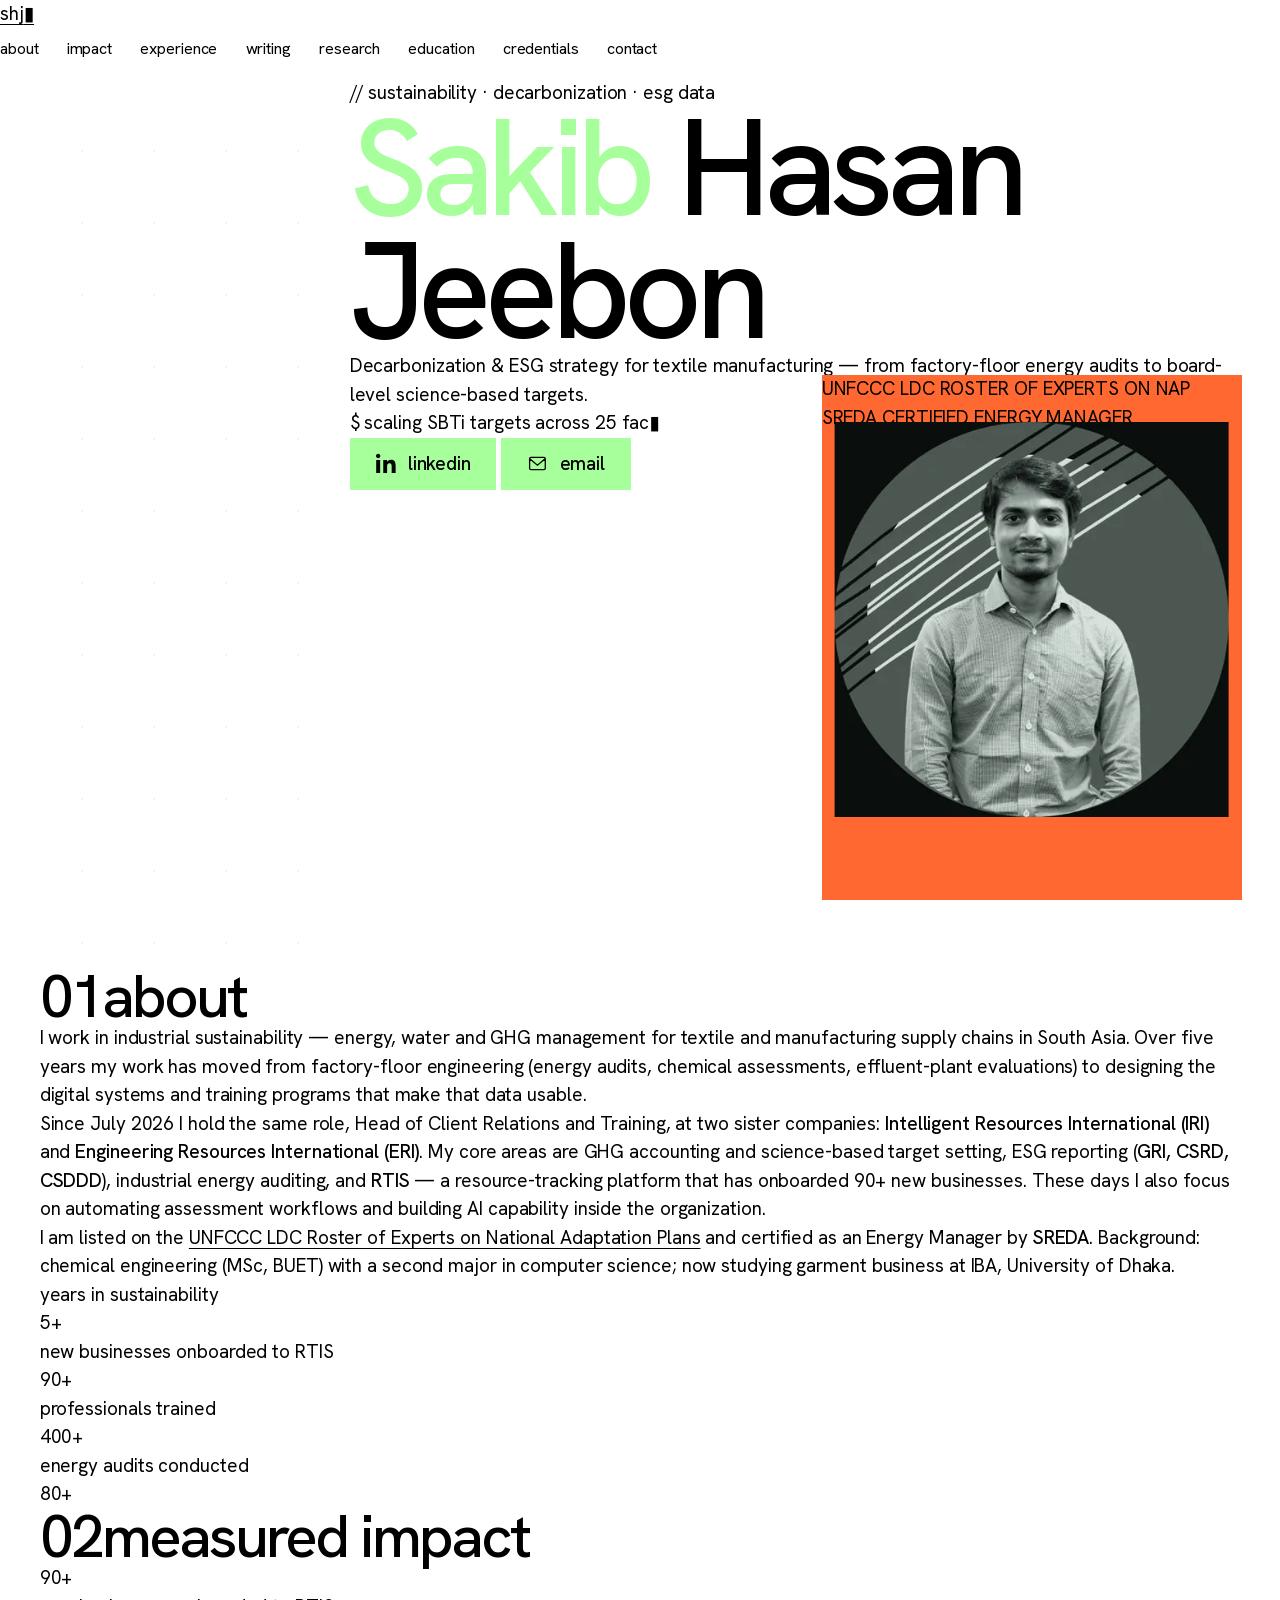
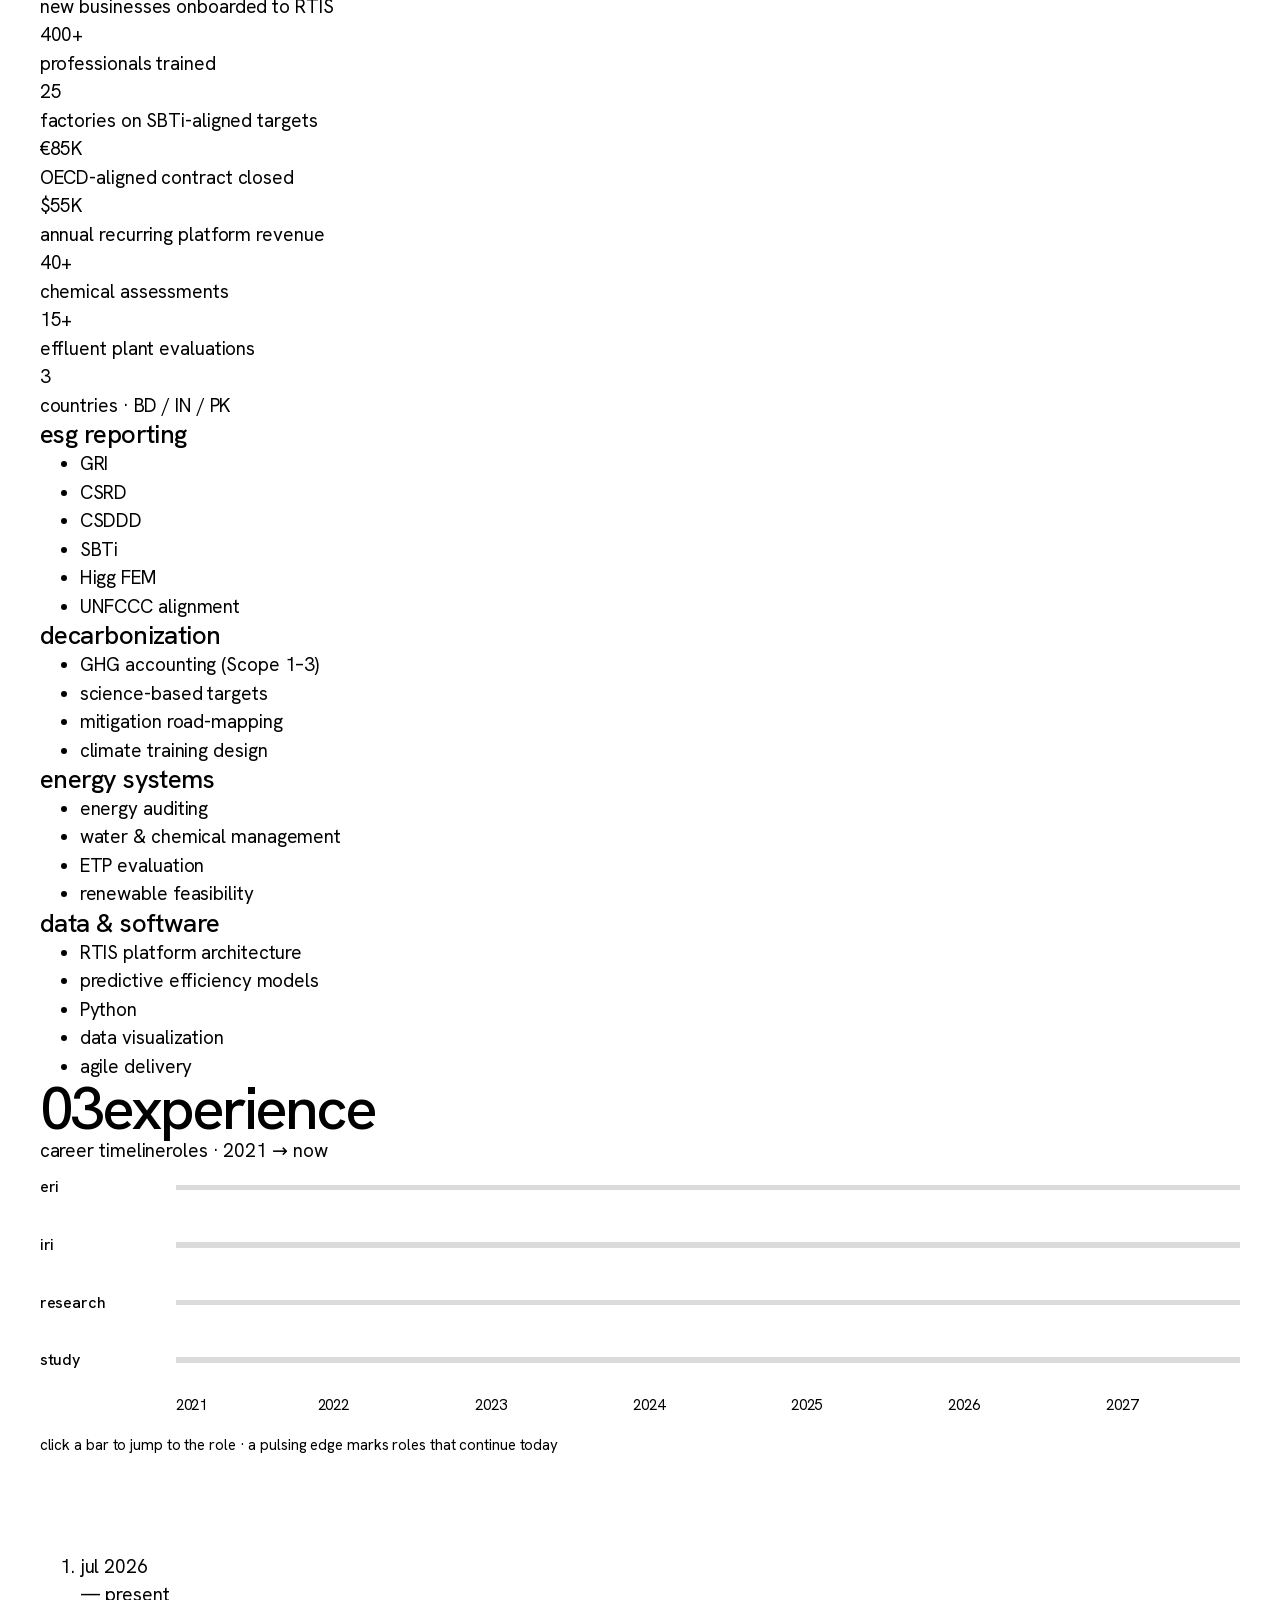
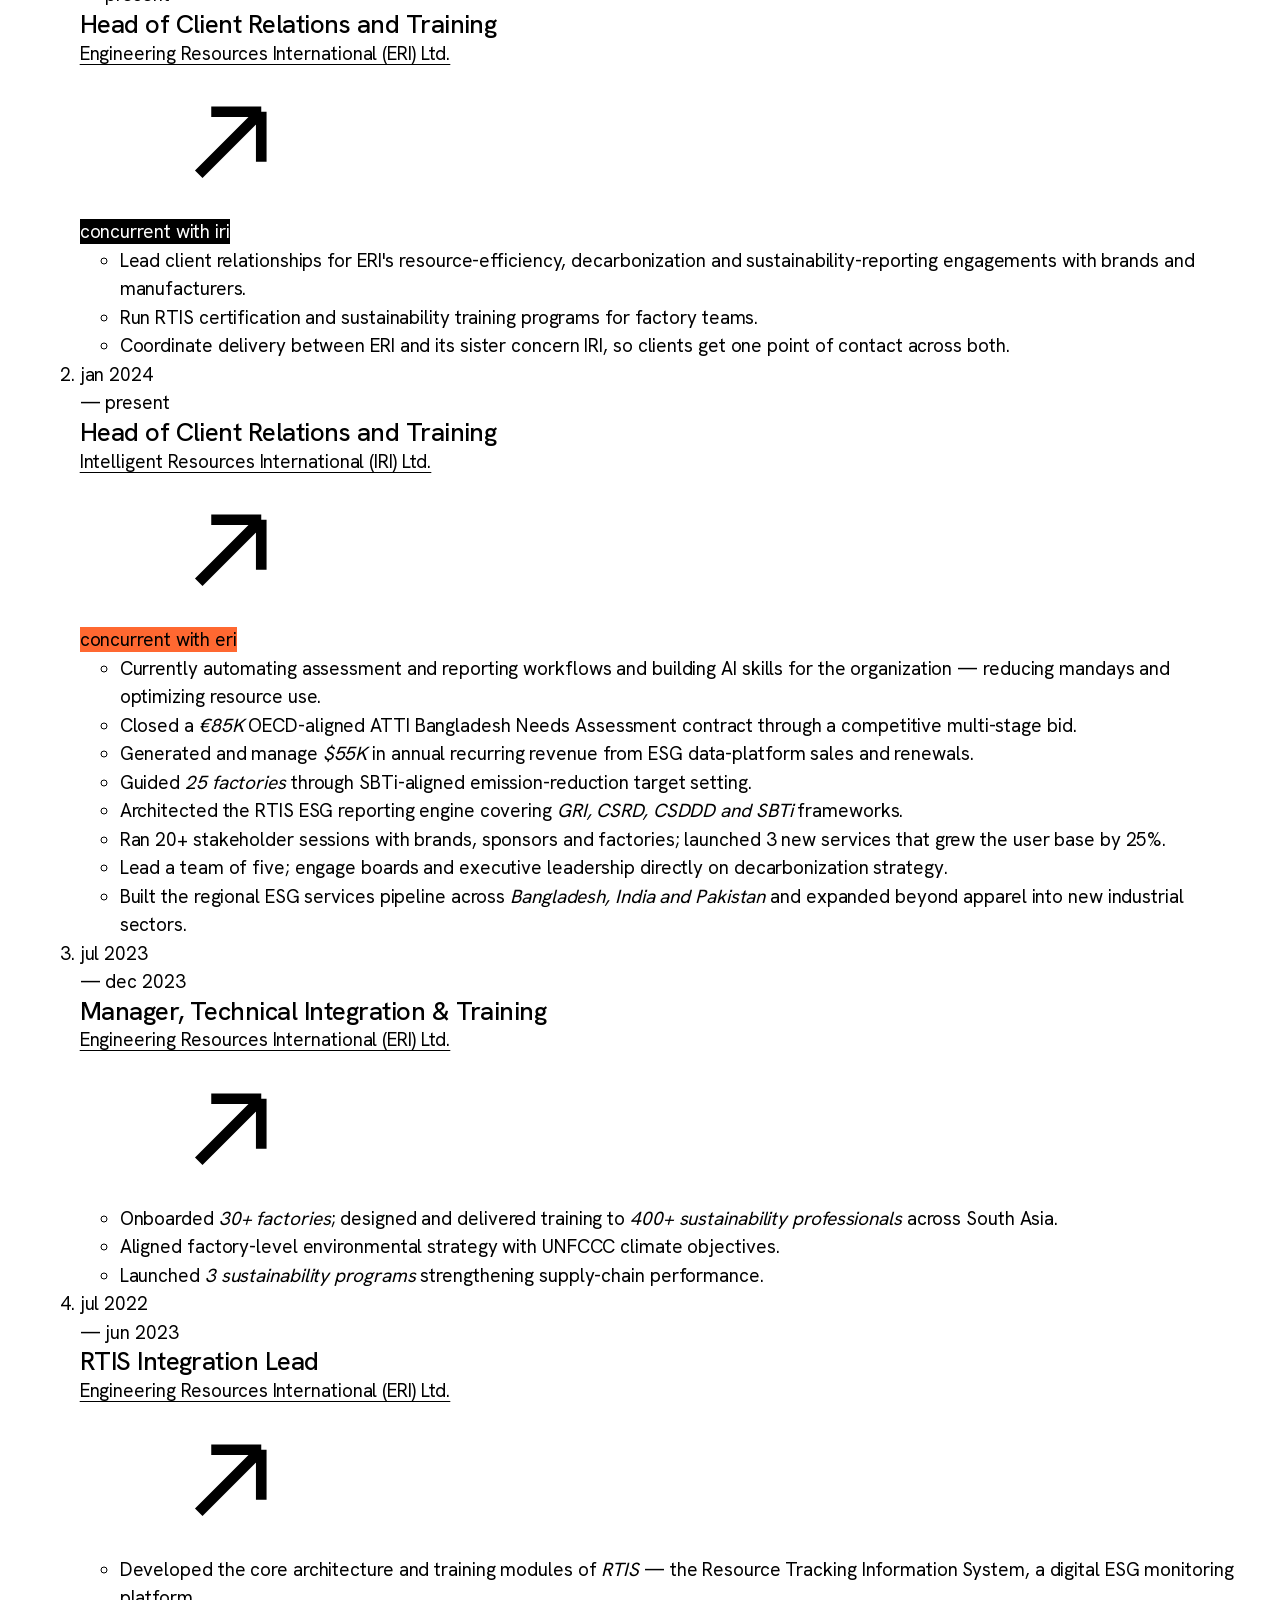
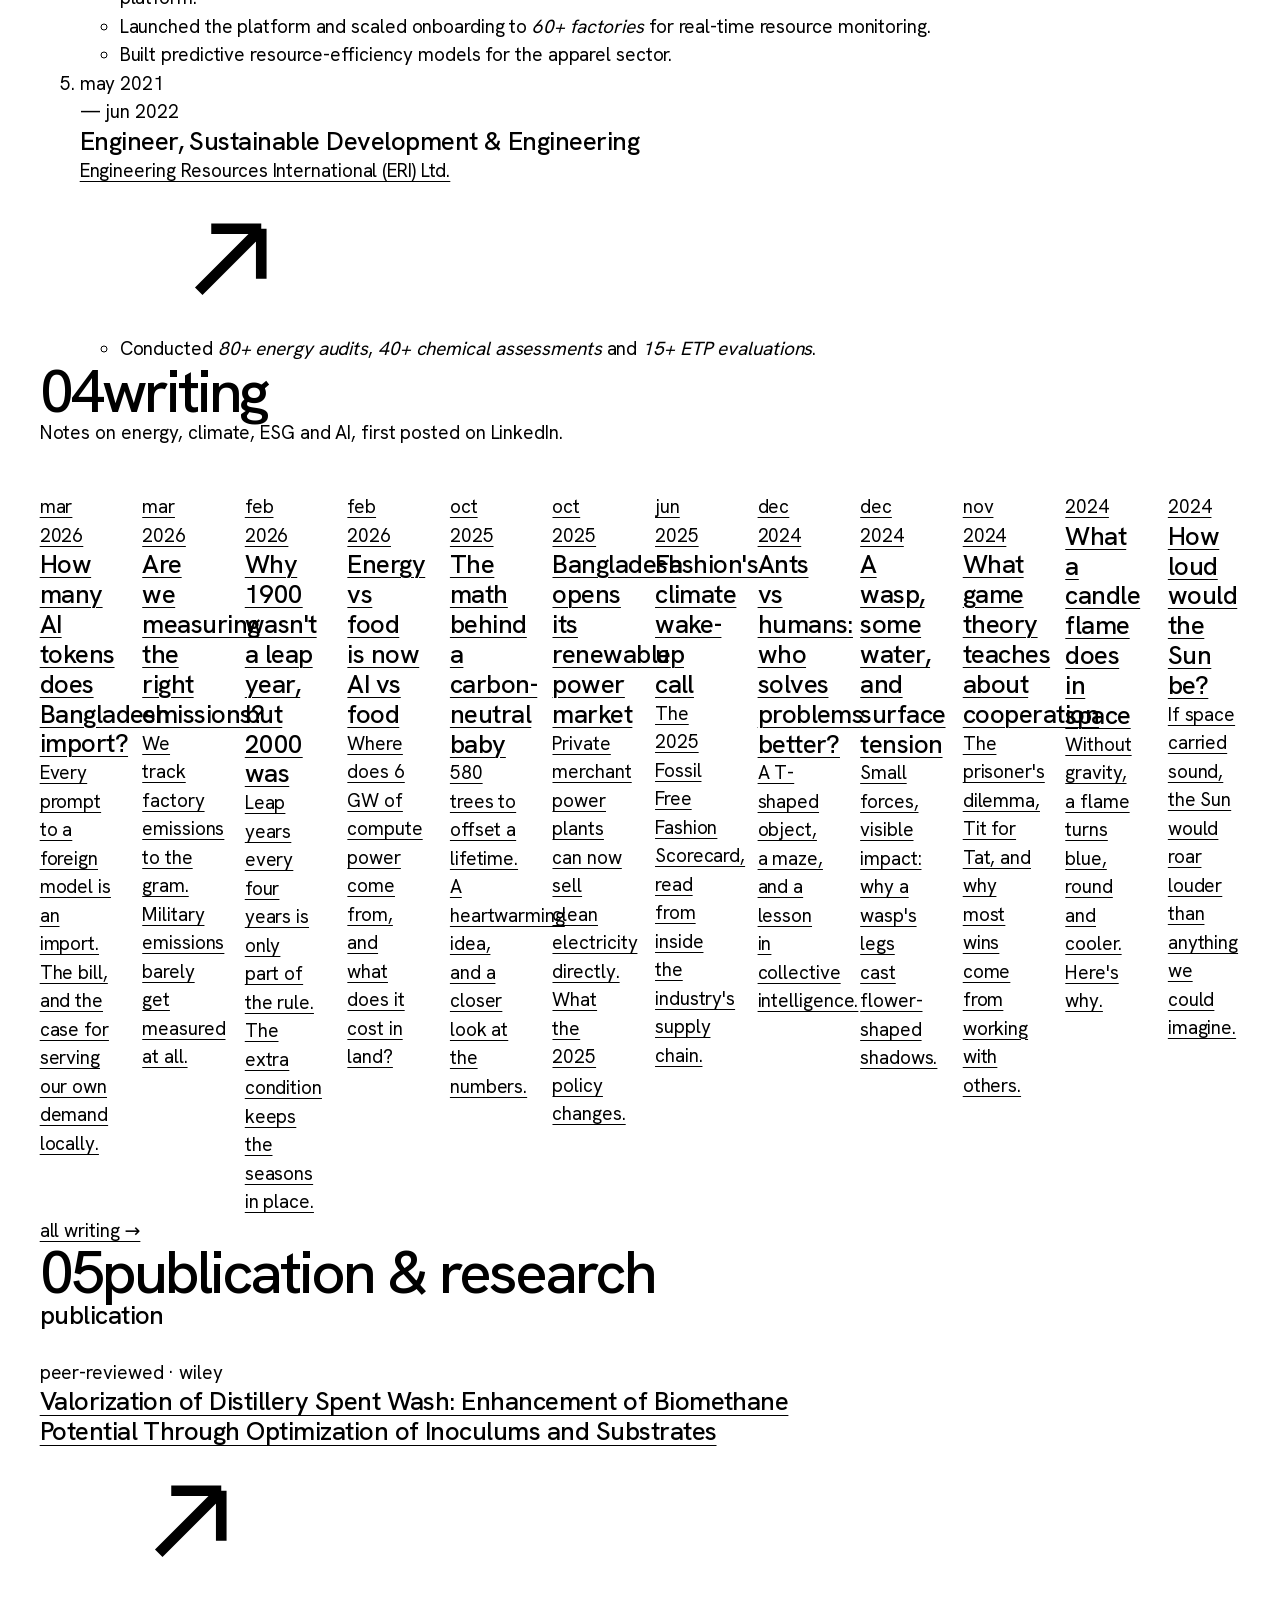
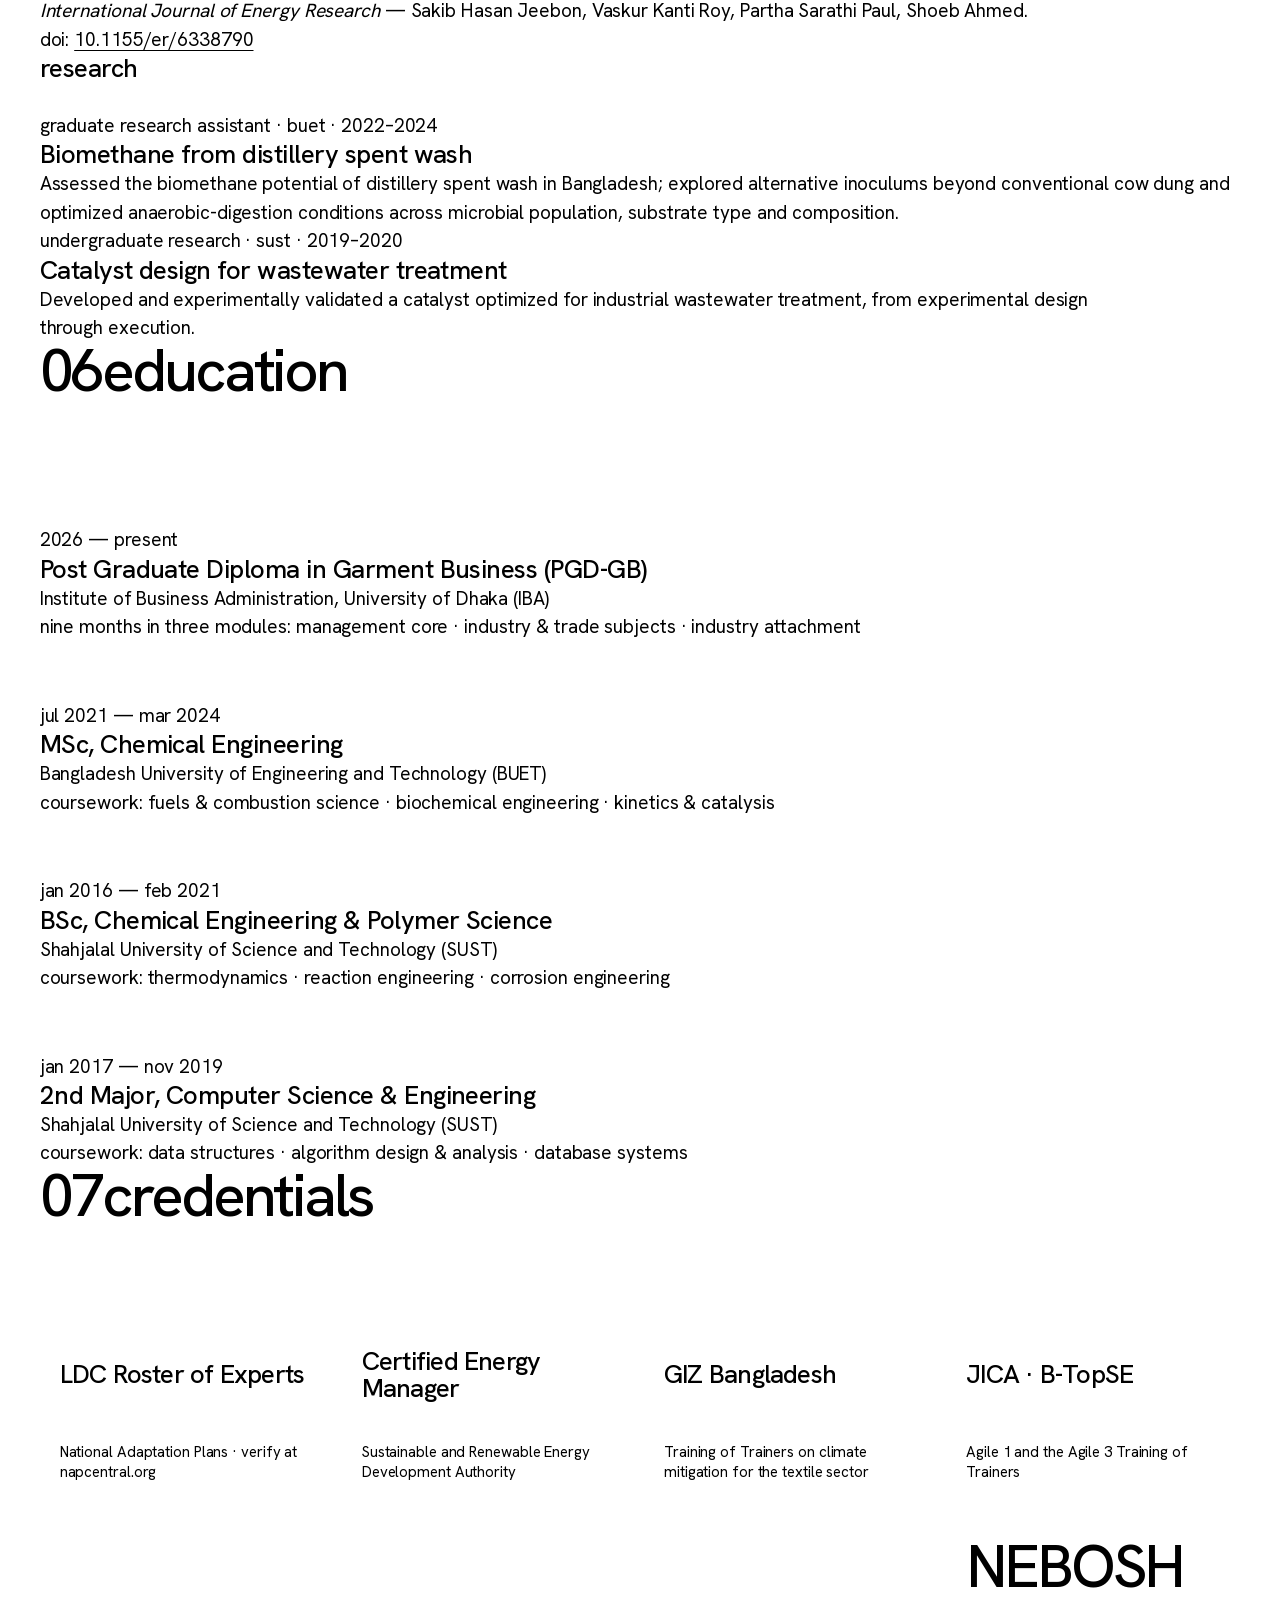
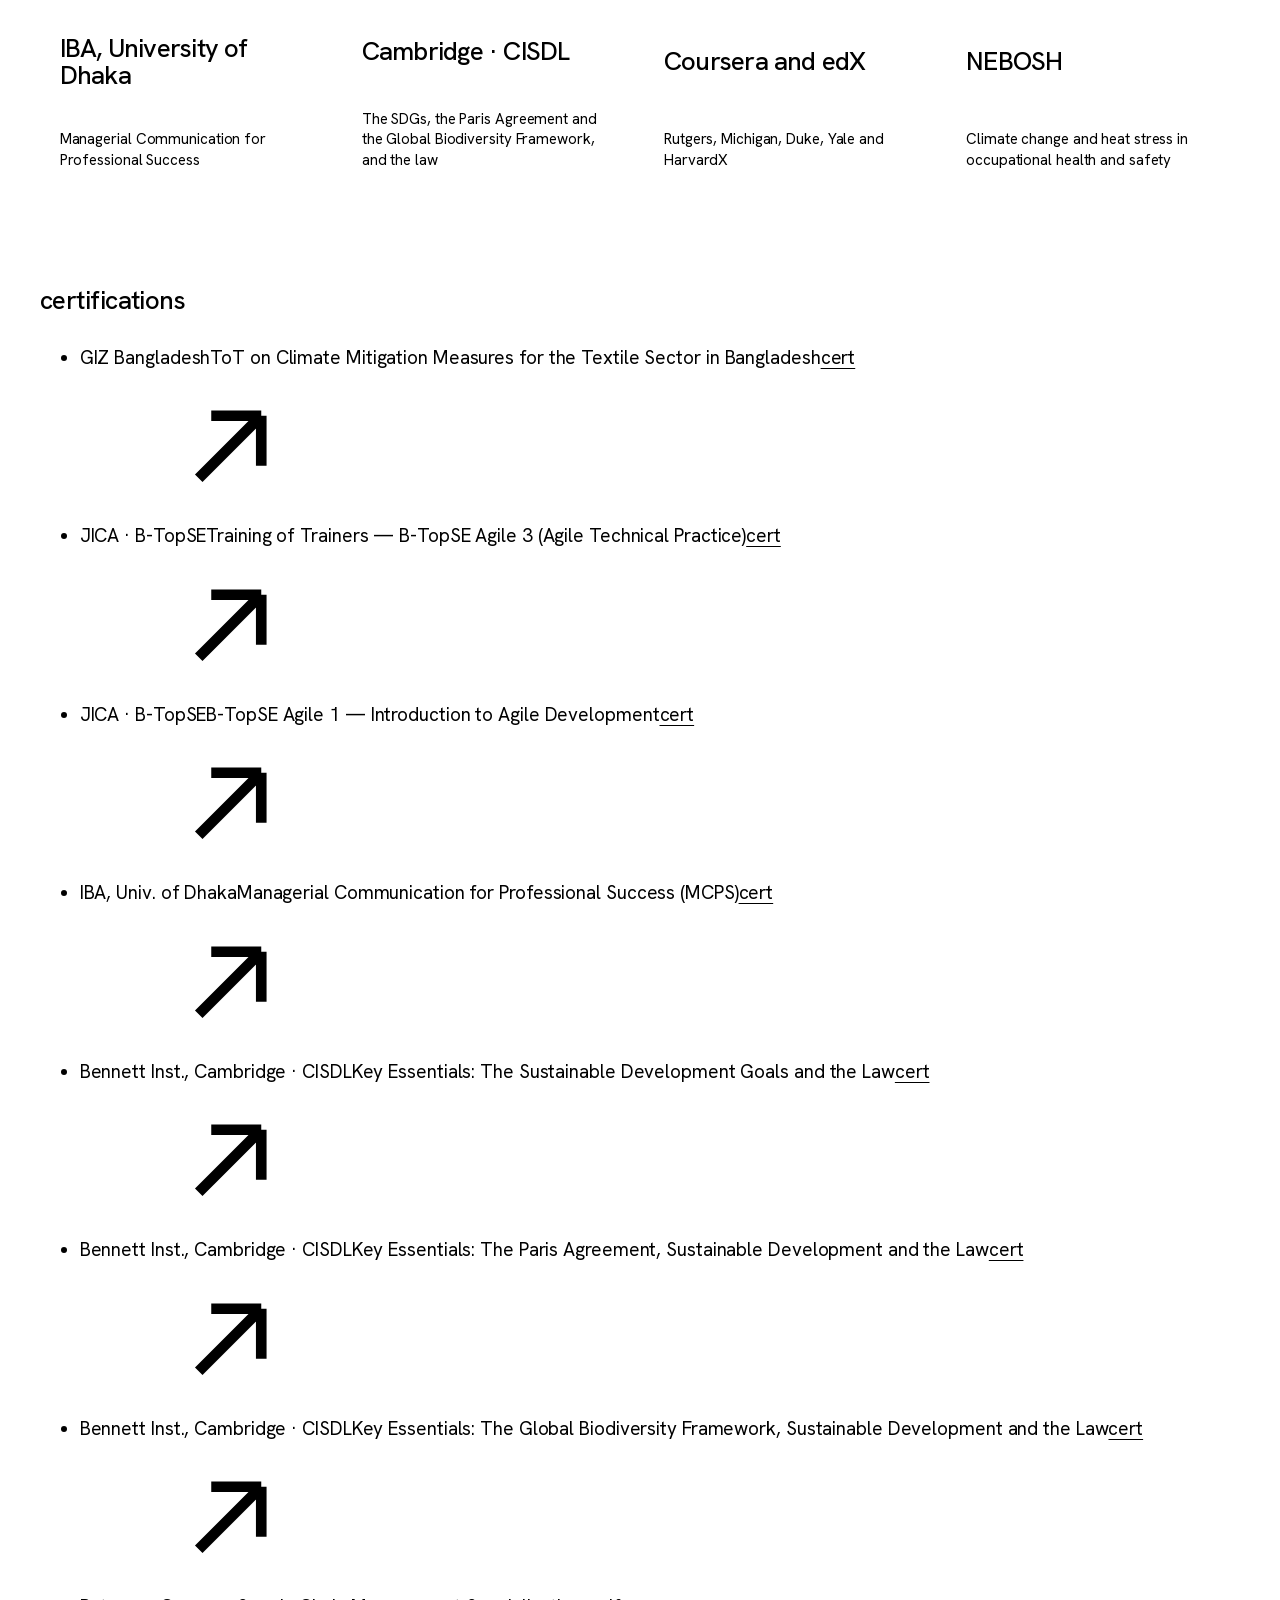
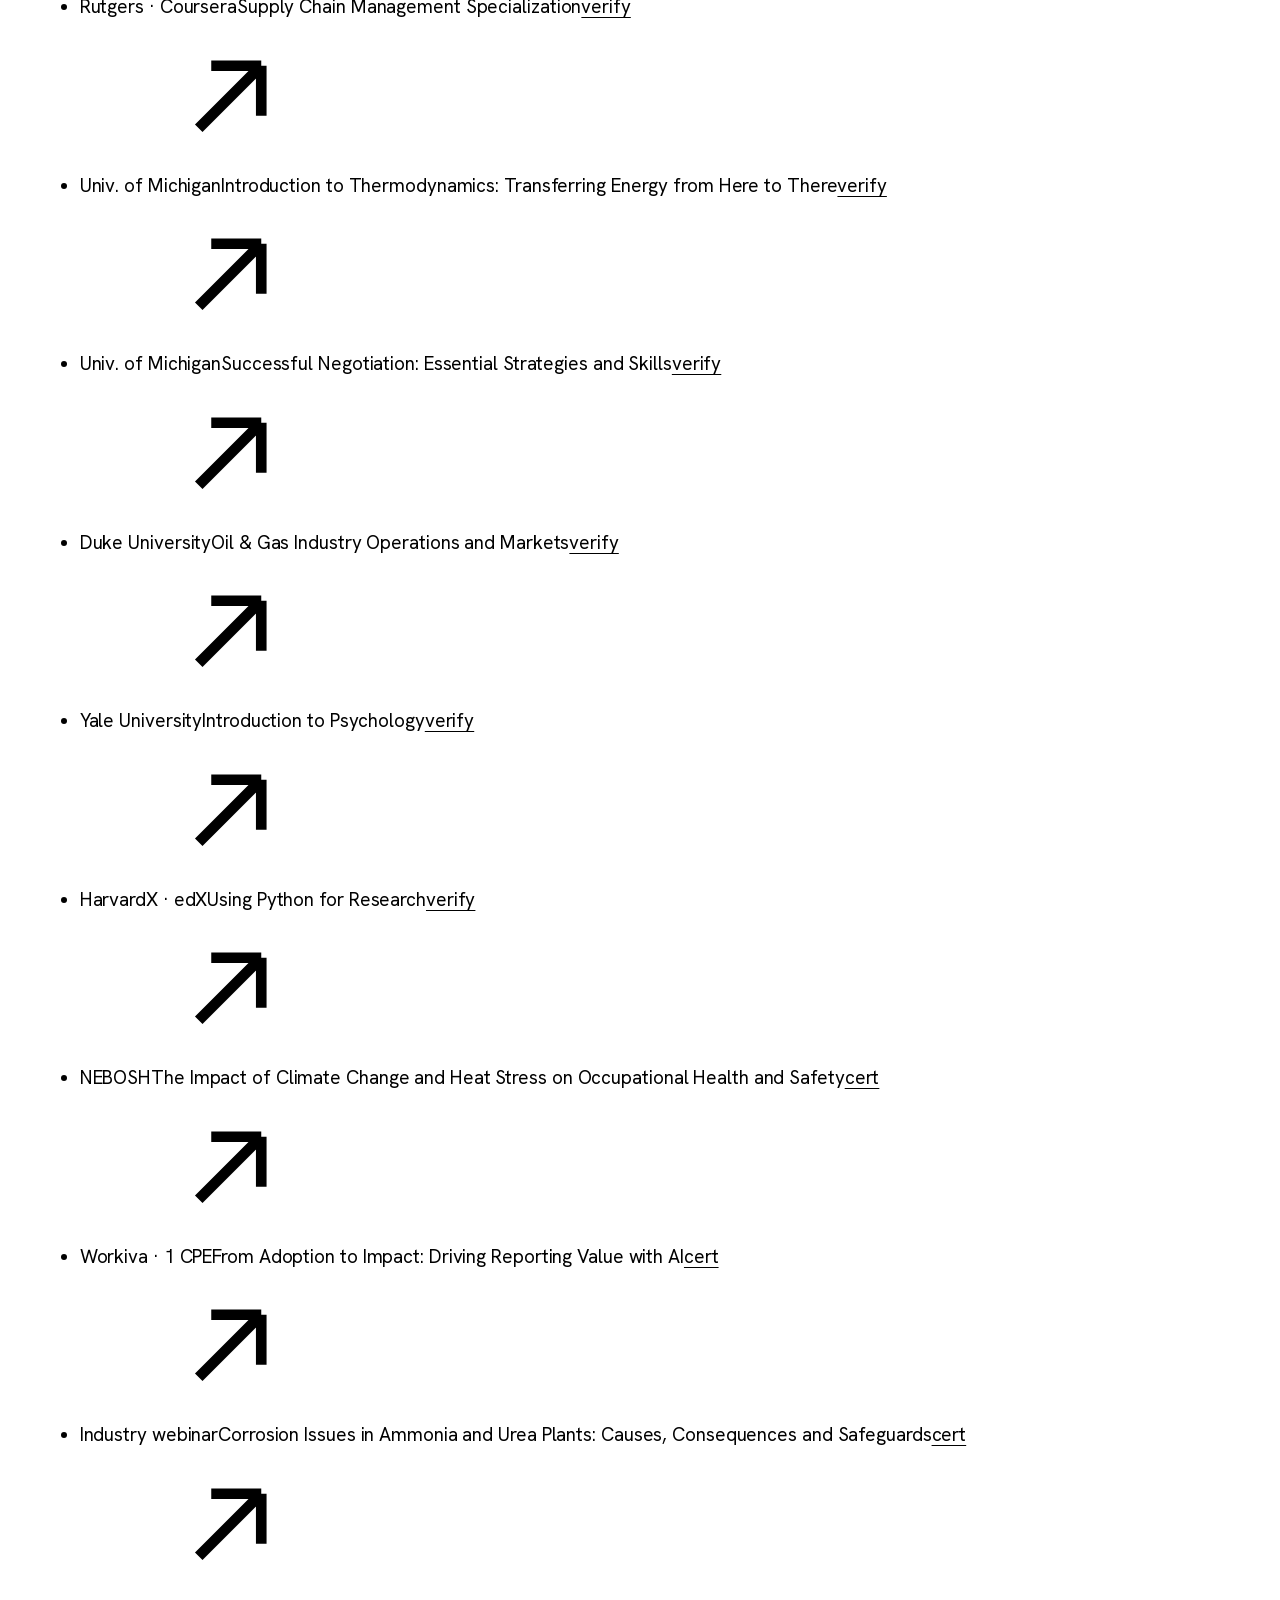
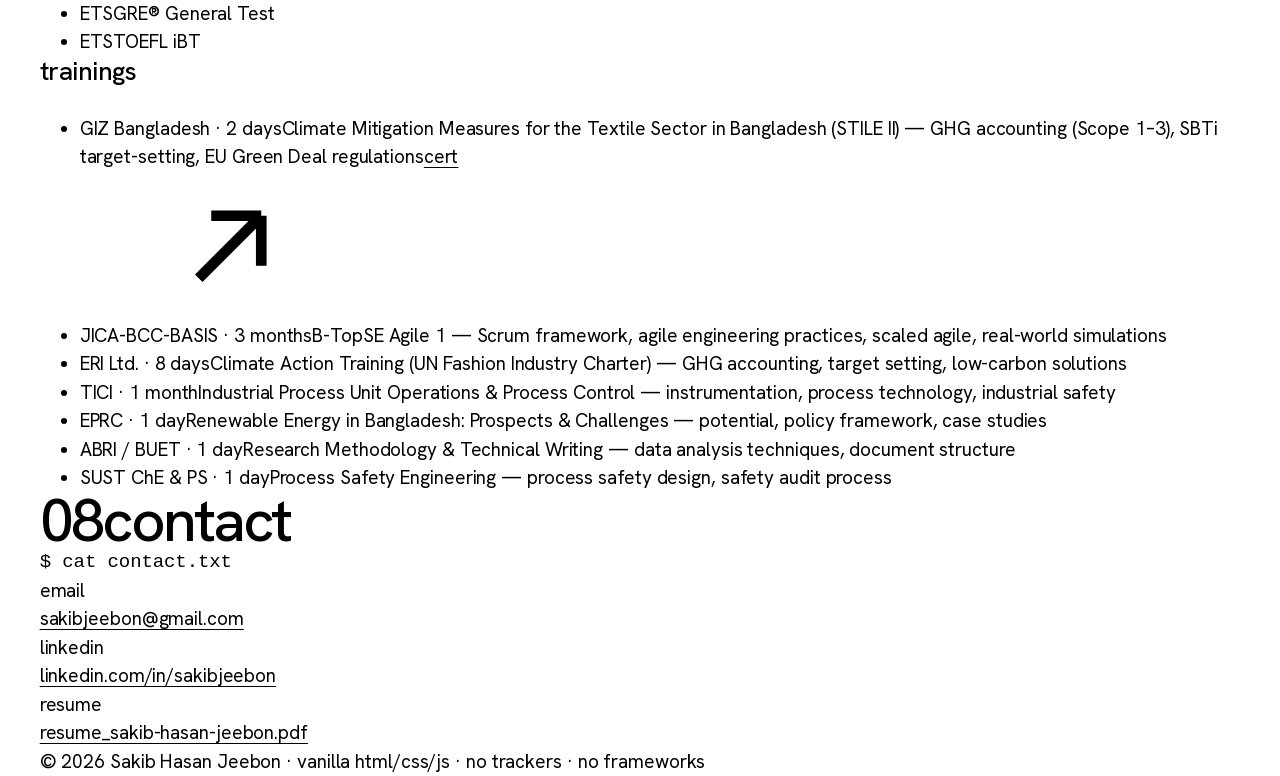
==== commit ec62a61c: "Use the supplied IBA logo in education and credentials" ====
--- a/index.html
+++ b/index.html
@@ -5,23 +5,20 @@
   <meta http-equiv="Content-Security-Policy" content="default-src 'self'; script-src 'self' 'sha256-qOhFsq0QMV2REqNwk5hGH5bZE9SkX6gt6yeyKdYPv+U='; style-src 'self'; style-src-attr 'unsafe-inline'; img-src 'self' data:; font-src 'self'; connect-src 'self'; object-src 'none'; base-uri 'none'; form-action 'none'">
   <meta name="referrer" content="strict-origin-when-cross-origin">
   <meta name="viewport" content="width=device-width, initial-scale=1">
-  <title>Sakib Hasan Jeebon · Sustainability and decarbonization</title>
-  <meta name="description" content="Sakib Hasan Jeebon leads client relations and training at IRI and ERI in Dhaka: energy audits, the RTIS ESG data platform, science-based targets and ESG reporting for textile manufacturing.">
+  <title>Sakib Hasan Jeebon — Sustainability Professional</title>
+  <meta name="description" content="Sakib Hasan Jeebon — sustainability professional driving decarbonization in textile manufacturing. SBTi target-setting, ESG reporting (GRI, CSRD, CSDDD), energy audits across South Asia.">
   <meta name="author" content="Sakib Hasan Jeebon">
   <link rel="canonical" href="https://sakibjeebon.github.io/">
-  <meta name="theme-color" content="#000000">
+  <meta name="theme-color" content="#0a0e0d">
 
   <meta property="og:type" content="website">
-  <meta property="og:title" content="Sakib Hasan Jeebon · Sustainability and decarbonization">
-  <meta property="og:description" content="Energy audits, ESG data and training for textile manufacturing in South Asia. 90+ businesses onboarded to RTIS · 400+ professionals trained · UNFCCC LDC Expert Roster · SREDA Certified Energy Manager.">
+  <meta property="og:title" content="Sakib Hasan Jeebon — Sustainability Professional">
+  <meta property="og:description" content="Sustainability professional driving decarbonization in textile manufacturing. SBTi, GRI, CSRD, CSDDD · 90+ businesses onboarded to RTIS · UNFCCC LDC Expert Roster · SREDA Certified Energy Manager.">
   <meta property="og:url" content="https://sakibjeebon.github.io/">
   <meta property="og:image" content="https://sakibjeebon.github.io/assets/img/profile-480.jpg">
   <meta name="twitter:card" content="summary">
 
-  <link rel="icon" href="favicon.svg" type="image/svg+xml">
   <link rel="icon" type="image/png" sizes="32x32" href="favicon-32x32.png">
-  <link rel="apple-touch-icon" href="apple-touch-icon.png">
-  <link rel="preload" href="assets/fonts/hanken-grotesk-latin.woff2" as="font" type="font/woff2" crossorigin>
   <link rel="stylesheet" href="assets/css/style.css">
   <script>document.documentElement.classList.add("js")</script>
   <script defer src="assets/js/main.js"></script>
@@ -50,113 +47,166 @@
   </script>
 </head>
 <body>
-<a class="skip" href="#main">Skip to content</a>
-
-<header class="site-head" id="head">
-  <a class="brand" href="#top" aria-label="Sakib Hasan Jeebon, back to top">
-    <svg viewBox="0 2 64 40" aria-hidden="true"><path class="logo-line" pathLength="1" d="M20 10H10a6 6 0 0 0 0 12h4a6 6 0 0 1 0 12H4"/><path class="logo-line" pathLength="1" d="M27 8v28M41 8v28M27 22h14"/><path class="logo-line" pathLength="1" d="M48 10h12v18a6 6 0 0 1-12 0"/></svg>
-    <span class="brand-name">Sakib Hasan Jeebon</span>
-  </a>
-  <ul class="nav-links">
-    <li class="wide"><a href="#about">About</a></li>
-    <li><a href="#experience">Work</a></li>
-    <li><a href="#writing">Writing</a></li>
-    <li class="wide"><a href="#credentials">Credentials</a></li>
-    <li><a href="#contact">Contact</a></li>
-  </ul>
+
+<svg width="0" height="0" style="position:absolute" aria-hidden="true">
+  <defs>
+    <symbol id="i-mail" viewBox="0 0 24 24"><path fill="none" stroke="currentColor" stroke-width="1.5" d="M3 6.5A1.5 1.5 0 0 1 4.5 5h15A1.5 1.5 0 0 1 21 6.5v11a1.5 1.5 0 0 1-1.5 1.5h-15A1.5 1.5 0 0 1 3 17.5v-11Zm.5.5 8.5 7 8.5-7"/></symbol>
+    <symbol id="i-linkedin" viewBox="0 0 24 24"><path fill="currentColor" d="M4.98 3.5C4.98 4.88 3.87 6 2.5 6S0 4.88 0 3.5 1.12 1 2.5 1s2.48 1.12 2.48 2.5ZM.22 8.09h4.56V23H.22V8.09ZM8.34 8.09h4.37v2.04h.06c.61-1.16 2.1-2.38 4.32-2.38 4.62 0 5.47 3.04 5.47 7v8.25h-4.55v-7.32c0-1.75-.03-4-2.44-4-2.44 0-2.81 1.9-2.81 3.87V23H8.34V8.09Z"/></symbol>
+    <symbol id="i-download" viewBox="0 0 24 24"><path fill="none" stroke="currentColor" stroke-width="1.5" d="M12 3v12m0 0 5-5m-5 5-5-5M4 19h16"/></symbol>
+    <symbol id="i-ext" viewBox="0 0 24 24"><path fill="none" stroke="currentColor" stroke-width="1.7" d="M7 17 17 7m0 0H9m8 0v8"/></symbol>
+    <symbol id="i-doc" viewBox="0 0 24 24"><path fill="none" stroke="currentColor" stroke-width="1.5" d="M6 2.5h8L19 7.5v14H6v-19ZM13.5 3v5h5M9 12h7M9 15.5h7M9 19h4"/></symbol>
+  </defs>
+</svg>
+
+<header class="nav" id="header">
+  <nav aria-label="Main">
+    <a class="nav-brand" href="#top">shj<span class="cursor-block">▮</span></a>
+    <div class="nav-links">
+      <a href="#about">about</a>
+      <a href="#impact">impact</a>
+      <a href="#experience">experience</a>
+      <a href="#writing">writing</a>
+      <a href="#research">research</a>
+      <a href="#education">education</a>
+      <a href="#certification">credentials</a>
+      <a href="#contacts">contact</a>
+    </div>
+  </nav>
 </header>
 
-<main id="main">
-
-  <!-- Hero -->
-  <section class="hero" id="top" aria-label="Introduction">
-    <div class="hero-panel">
-      <h1><span class="line"><span><span class="given">Sakib</span> Hasan</span></span><span class="line"><span>Jeebon</span></span></h1>
-      <div class="hero-foot">
-        <p>I help textile manufacturers cut energy and emissions, from factory-floor audits to science-based targets.</p>
-        <a class="btn" href="#experience">See my work <svg class="ic" viewBox="0 0 24 24" aria-hidden="true"><path fill="none" stroke="currentColor" stroke-width="2" d="M5 12h14m0 0-6-6m6 6-6 6"/></svg></a>
-      </div>
-      <div class="hero-photo"><img src="assets/img/sakib-cutout.webp" width="291" height="440" alt="Sakib Hasan Jeebon" fetchpriority="high" decoding="async"></div>
-    </div>
-  </section>
-
-  <!-- About -->
-  <section class="chapter c-mint about" id="about" aria-labelledby="about-h">
-    <div class="wrap">
-      <h2 id="about-h" class="rise">Energy, water and carbon, counted.</h2>
-      <div class="about-cols">
-        <div class="rise">
-          <h3>What I do</h3>
-          <p>Industrial sustainability: energy, water and greenhouse-gas management for textile and garment supply chains in Bangladesh, India and Pakistan. I started on the factory floor with energy audits, chemical assessments and effluent-plant evaluations.</p>
-        </div>
-        <div class="rise" style="--i:1">
-          <h3>Two companies, one role</h3>
-          <p>Since July 2026 I hold the same title at two sister companies. At IRI I lead client relations, training and ESG platform sales; at ERI I do the same for its resource-efficiency, decarbonization and reporting services.</p>
-        </div>
-        <div class="rise" style="--i:2">
-          <h3>What I'm building</h3>
-          <p>RTIS, the resource-tracking and ESG data platform, and the training that makes its numbers usable. I'm automating assessment work with AI, and studying garment business at IBA, University of Dhaka.</p>
-        </div>
-      </div>
-      <div class="focus">
-        <div class="rise"><h3>ESG reporting</h3><ul><li>GRI, CSRD and CSDDD</li><li>SBTi target setting</li><li>Higg FEM</li><li>UNFCCC alignment</li></ul></div>
-        <div class="rise" style="--i:1"><h3>Decarbonization</h3><ul><li>GHG accounting, Scope 1–3</li><li>Mitigation road-mapping</li><li>Climate training design</li></ul></div>
-        <div class="rise" style="--i:2"><h3>Energy and resources</h3><ul><li>Industrial energy auditing</li><li>Water and chemical management</li><li>ETP evaluation</li><li>Renewable feasibility</li></ul></div>
-        <div class="rise" style="--i:3"><h3>Data and software</h3><ul><li>RTIS platform architecture</li><li>Predictive efficiency models</li><li>Python, data visualization</li><li>AI workflow automation</li></ul></div>
-      </div>
-      <a class="btn rise" href="#experience">The track record <svg class="ic" viewBox="0 0 24 24" aria-hidden="true"><path fill="none" stroke="currentColor" stroke-width="2" d="M5 12h14m0 0-6-6m6 6-6 6"/></svg></a>
-    </div>
-  </section>
-
-  <!-- Track record -->
-  <section class="chapter c-orange record" id="record" aria-labelledby="record-h">
-    <span id="impact" aria-hidden="true"></span>
-    <div class="wrap">
-      <h2 id="record-h" class="vh">Track record</h2>
-      <div class="figs">
-        <p class="rise"><span class="fig"><span class="count" data-target="400">400</span>+</span>professionals trained in GHG accounting, RTIS and resource efficiency</p>
-        <p class="rise" style="--i:1"><span class="fig"><span class="count" data-target="90">90</span>+</span>new businesses onboarded to the RTIS platform</p>
-        <p class="rise" style="--i:2"><span class="fig"><span class="count" data-target="80">80</span>+</span>industrial energy audits in textile and garment factories</p>
-        <p class="rise" style="--i:3"><span class="fig"><span class="count" data-target="25">25</span></span>factories guided to SBTi-aligned targets</p>
-      </div>
-      <div class="record-more">
-        <div class="rise"><strong>€85K</strong>OECD-aligned needs assessment contract, won through a multi-stage bid</div>
-        <div class="rise" style="--i:1"><strong>$55K</strong>annual recurring revenue from ESG platform sales and renewals</div>
-        <div class="rise" style="--i:2"><strong>40+ and 15+</strong>chemical assessments and effluent plant evaluations</div>
-        <div class="rise" style="--i:3"><strong>3 countries</strong>Bangladesh, India and Pakistan</div>
-      </div>
-    </div>
-  </section>
-
-  <!-- Experience -->
-  <section class="chapter c-grey experience" id="experience" aria-labelledby="exp-h">
-    <div class="wrap">
-      <h2 id="exp-h" class="chapter-head rise">Experience</h2>
-
-      <figure class="lanes" id="lanes" aria-label="Career timeline from 2021 to 2027. ERI: Engineer May 2021 to June 2022, RTIS Integration Lead July 2022 to June 2023, Manager July to December 2023, Head of Client Relations and Training from July 2026. IRI: Head of Client Relations and Training from January 2024. Research: Graduate Research Assistant at BUET April 2022 to March 2024. Study: MSc at BUET July 2021 to March 2024; PGD in Garment Business at IBA from November 2026.">
+<main id="top">
+
+  <!-- ===== Hero ===== -->
+  <section class="hero" aria-label="Introduction">
+    <canvas id="datagrid" aria-hidden="true"></canvas>
+    <div class="wrap hero-grid">
+      <div class="hero-text">
+        <p class="kicker">// sustainability &middot; decarbonization &middot; esg data</p>
+        <h1><span class="given">Sakib</span> Hasan<br>Jeebon</h1>
+        <p class="hero-role">Decarbonization &amp; ESG strategy for textile manufacturing —
+          from factory-floor energy audits to board-level science-based targets.</p>
+        <p class="typer-line" aria-live="off">$ <span id="typer">scaling SBTi targets across 25 factories</span><span class="cursor-block">▮</span></p>
+        <div class="hero-cta">
+          <a class="btn btn-solid" href="https://www.linkedin.com/in/sakibjeebon" target="_blank" rel="noopener noreferrer">
+            <svg class="ic" aria-hidden="true"><use href="#i-linkedin"/></svg>linkedin</a>
+          <a class="btn" href="mailto:sakibjeebon@gmail.com">
+            <svg class="ic" aria-hidden="true"><use href="#i-mail"/></svg>email</a>
+        </div>
+      </div>
+      <figure class="hero-photo">
+        <img src="assets/img/profile-480.webp" width="480" height="480" alt="Portrait of Sakib Hasan Jeebon" fetchpriority="high" decoding="async">
+        <figcaption class="mono-caption">
+          <span>UNFCCC LDC ROSTER OF EXPERTS ON NAP</span>
+          <span>SREDA CERTIFIED ENERGY MANAGER</span>
+        </figcaption>
+      </figure>
+    </div>
+  </section>
+
+  <!-- ===== About ===== -->
+  <section id="about" class="section">
+    <div class="wrap">
+      <h2><span class="idx">01</span>about</h2>
+      <div class="about-grid">
+        <div class="about-copy">
+          <p>I work in industrial sustainability — energy, water and GHG management for
+            textile and manufacturing supply chains in South Asia. Over five years my work
+            has moved from factory-floor engineering (energy audits, chemical assessments,
+            effluent-plant evaluations) to designing the digital systems and training
+            programs that make that data usable.</p>
+          <p>Since July 2026 I hold the same role, Head of Client Relations and Training,
+            at two sister companies: <strong>Intelligent Resources International (IRI)</strong>
+            and <strong>Engineering Resources International (ERI)</strong>. My core areas are
+            GHG accounting and science-based target setting, ESG reporting
+            (<strong>GRI, CSRD, CSDDD</strong>), industrial energy auditing, and
+            <strong>RTIS</strong> — a resource-tracking platform that has onboarded 90+ new
+            businesses. These days I also focus on automating assessment workflows and
+            building AI capability inside the organization.</p>
+          <p>I am listed on the <a href="https://www.napcentral.org/node/172" target="_blank" rel="noopener noreferrer">UNFCCC
+            LDC Roster of Experts on National Adaptation Plans</a> and certified as an
+            Energy Manager by <strong>SREDA</strong>. Background: chemical engineering
+            (MSc, BUET) with a second major in computer science; now studying garment
+            business at IBA, University of Dhaka.</p>
+        </div>
+        <dl class="stat-strip" aria-label="Headline numbers">
+          <div><dt>years in sustainability</dt><dd><span class="count" data-target="5" data-suffix="+">5+</span></dd></div>
+          <div><dt>new businesses onboarded to RTIS</dt><dd><span class="count" data-target="90" data-suffix="+">90+</span></dd></div>
+          <div><dt>professionals trained</dt><dd><span class="count" data-target="400" data-suffix="+">400+</span></dd></div>
+          <div><dt>energy audits conducted</dt><dd><span class="count" data-target="80" data-suffix="+">80+</span></dd></div>
+        </dl>
+      </div>
+    </div>
+  </section>
+
+  <!-- ===== Impact ===== -->
+  <section id="skills" class="section section-alt">
+    <span id="impact" class="anchor-alias" aria-hidden="true"></span>
+    <div class="wrap">
+      <h2><span class="idx">02</span>measured impact</h2>
+      <div class="impact-grid">
+        <dl class="metric-tiles" aria-label="Delivery metrics">
+          <div><dd><span class="count" data-target="90" data-suffix="+">90+</span></dd><dt>new businesses onboarded to RTIS</dt></div>
+          <div><dd><span class="count" data-target="400" data-suffix="+">400+</span></dd><dt>professionals trained</dt></div>
+          <div><dd><span class="count" data-target="25">25</span></dd><dt>factories on SBTi-aligned targets</dt></div>
+          <div><dd>€<span class="count" data-target="85">85</span>K</dd><dt>OECD-aligned contract closed</dt></div>
+          <div><dd>$<span class="count" data-target="55">55</span>K</dd><dt>annual recurring platform revenue</dt></div>
+          <div><dd><span class="count" data-target="40" data-suffix="+">40+</span></dd><dt>chemical assessments</dt></div>
+          <div><dd><span class="count" data-target="15" data-suffix="+">15+</span></dd><dt>effluent plant evaluations</dt></div>
+          <div><dd><span class="count" data-target="3">3</span></dd><dt>countries &middot; BD / IN / PK</dt></div>
+        </dl>
+      </div>
+
+      <div class="stack" aria-label="Competencies">
+        <div class="stack-group">
+          <h3>esg reporting</h3>
+          <ul><li>GRI</li><li>CSRD</li><li>CSDDD</li><li>SBTi</li><li>Higg FEM</li><li>UNFCCC alignment</li></ul>
+        </div>
+        <div class="stack-group">
+          <h3>decarbonization</h3>
+          <ul><li>GHG accounting (Scope 1–3)</li><li>science-based targets</li><li>mitigation road-mapping</li><li>climate training design</li></ul>
+        </div>
+        <div class="stack-group">
+          <h3>energy systems</h3>
+          <ul><li>energy auditing</li><li>water &amp; chemical management</li><li>ETP evaluation</li><li>renewable feasibility</li></ul>
+        </div>
+        <div class="stack-group">
+          <h3>data &amp; software</h3>
+          <ul><li>RTIS platform architecture</li><li>predictive efficiency models</li><li>Python</li><li>data visualization</li><li>agile delivery</li></ul>
+        </div>
+      </div>
+    </div>
+  </section>
+
+  <!-- ===== Experience ===== -->
+  <section id="experience" class="section">
+    <div class="wrap">
+      <h2><span class="idx">03</span>experience</h2>
+
+      <figure class="tl-card lanes" id="lanes" aria-label="Career timeline from 2021 to 2027. ERI: Engineer May 2021 to June 2022, RTIS Integration Lead July 2022 to June 2023, Manager July to December 2023, Head of Client Relations and Training from July 2026. IRI: Head of Client Relations and Training from January 2024. Research: Graduate Research Assistant at BUET April 2022 to March 2024. Study: MSc at BUET July 2021 to March 2024; PGD in Garment Business at IBA from November 2026.">
+        <figcaption><span class="chart-title">career timeline</span><span class="chart-sub">roles &middot; 2021 → now</span></figcaption>
         <!-- position = months since Jan 2021 / 81 (axis runs Jan 2021 to Sep 2027) -->
-        <div class="lane"><span class="lane-name">ERI</span>
+        <div class="lane"><span class="lane-name">eri</span>
           <div class="lane-track">
-            <a class="seg l-eri" href="#role-eri-eng" style="--s:4.94%;--w:17.28%">Engineer</a>
-            <a class="seg l-eri" href="#role-eri-rtis" style="--s:22.22%;--w:14.81%;transition-delay:.12s">RTIS lead</a>
-            <a class="seg l-eri" href="#role-eri-mgr" style="--s:37.04%;--w:7.41%;transition-delay:.24s">Manager</a>
-            <a class="seg l-eri live" href="#role-eri-head" style="--s:81.48%;--w:6.17%;transition-delay:.48s">Head</a>
-          </div>
-        </div>
-        <div class="lane"><span class="lane-name">IRI</span>
+            <a class="seg l-eri" href="#role-eri-eng" style="--s:4.94%;--w:17.28%">engineer</a>
+            <a class="seg l-eri" href="#role-eri-rtis" style="--s:22.22%;--w:14.81%;transition-delay:.12s">rtis lead</a>
+            <a class="seg l-eri" href="#role-eri-mgr" style="--s:37.04%;--w:7.41%;transition-delay:.24s">manager</a>
+            <a class="seg l-eri live" href="#role-eri-head" style="--s:81.48%;--w:6.17%;transition-delay:.48s">head</a>
+          </div>
+        </div>
+        <div class="lane"><span class="lane-name">iri</span>
           <div class="lane-track">
-            <a class="seg l-iri live" href="#role-iri-head" style="--s:44.44%;--w:43.21%;transition-delay:.36s">Head of Client Relations and Training</a>
-          </div>
-        </div>
-        <div class="lane"><span class="lane-name">Research</span>
+            <a class="seg l-iri live" href="#role-iri-head" style="--s:44.44%;--w:43.21%;transition-delay:.36s">head of client relations &amp; training</a>
+          </div>
+        </div>
+        <div class="lane"><span class="lane-name">research</span>
           <div class="lane-track">
-            <a class="seg l-res" href="#research" style="--s:18.52%;--w:29.63%;transition-delay:.2s">Graduate research, BUET</a>
-          </div>
-        </div>
-        <div class="lane"><span class="lane-name">Study</span>
+            <a class="seg l-res" href="#research" style="--s:18.52%;--w:29.63%;transition-delay:.2s">graduate research &middot; buet</a>
+          </div>
+        </div>
+        <div class="lane"><span class="lane-name">study</span>
           <div class="lane-track">
-            <a class="seg l-study" href="#education" style="--s:7.41%;--w:40.74%;transition-delay:.16s">MSc, BUET</a>
-            <a class="seg l-study live" href="#education" style="--s:86.42%;--w:11.11%;transition-delay:.6s">PGD-GB</a>
+            <a class="seg l-study" href="#education" style="--s:7.41%;--w:40.74%;transition-delay:.16s">msc &middot; buet</a>
+            <a class="seg l-study live" href="#education" style="--s:86.42%;--w:11.11%;transition-delay:.6s">pgd-gb</a>
           </div>
         </div>
         <div class="lanes-axis"><span></span>
@@ -165,74 +215,75 @@
           </div>
         </div>
         <ul class="lanes-legend">
-          <li><span class="dot l-eri"></span><span><b>ERI</b> Engineer, RTIS Integration Lead, Manager, Head of Client Relations and Training</span></li>
-          <li><span class="dot l-iri"></span><span><b>IRI</b> Head of Client Relations and Training</span></li>
-          <li><span class="dot l-res"></span><span><b>Research</b> Graduate research, BUET</span></li>
-          <li><span class="dot l-study"></span><span><b>Study</b> MSc at BUET, PGD in Garment Business at IBA</span></li>
+          <li><span class="dot l-eri"></span><span><b>eri</b> engineer, rtis integration lead, manager, head of client relations &amp; training</span></li>
+          <li><span class="dot l-iri"></span><span><b>iri</b> head of client relations &amp; training</span></li>
+          <li><span class="dot l-res"></span><span><b>research</b> graduate research, buet</span></li>
+          <li><span class="dot l-study"></span><span><b>study</b> msc at buet, pgd in garment business at iba</span></li>
         </ul>
-        <figcaption class="lanes-note">Tap a bar to jump to the role. A pulsing edge marks roles that continue today.</figcaption>
+        <p class="lanes-note">click a bar to jump to the role &middot; a pulsing edge marks roles that continue today</p>
       </figure>
 
-      <ol class="roles">
-        <li class="role" id="role-eri-head">
-          <div class="role-when rise"><strong>Jul 2026 – present</strong>Dhaka, on-site</div>
-          <div class="role-body rise" style="--i:1">
+      <ol class="timeline">
+        <li id="role-eri-head">
+          <div class="t-when">jul 2026<br>— present</div>
+          <div class="t-body">
             <h3>Head of Client Relations and Training</h3>
-            <p class="role-org"><a href="https://eri.bd/" target="_blank" rel="noopener noreferrer">Engineering Resources International (ERI) Ltd.</a><span class="role-tag tag-eri">Concurrent with IRI</span></p>
+            <p class="t-org"><a href="https://eri.bd/" target="_blank" rel="noopener noreferrer">Engineering Resources International (ERI) Ltd.<svg class="ic-s" aria-hidden="true"><use href="#i-ext"/></svg></a><span class="tag tag-eri">concurrent with iri</span></p>
             <ul>
               <li>Lead client relationships for ERI's resource-efficiency, decarbonization and sustainability-reporting engagements with brands and manufacturers.</li>
-              <li>Run RTIS certification and sustainability training programmes for factory teams.</li>
+              <li>Run RTIS certification and sustainability training programs for factory teams.</li>
               <li>Coordinate delivery between ERI and its sister concern IRI, so clients get one point of contact across both.</li>
             </ul>
           </div>
         </li>
-        <li class="role" id="role-iri-head">
-          <div class="role-when rise"><strong>Jan 2024 – present</strong>Dhaka</div>
-          <div class="role-body rise" style="--i:1">
+        <li id="role-iri-head">
+          <div class="t-when">jan 2024<br>— present</div>
+          <div class="t-body">
             <h3>Head of Client Relations and Training</h3>
-            <p class="role-org"><a href="https://iribd.com/" target="_blank" rel="noopener noreferrer">Intelligent Resources International (IRI) Ltd.</a><span class="role-tag tag-iri">Concurrent with ERI</span></p>
+            <p class="t-org"><a href="https://iribd.com/" target="_blank" rel="noopener noreferrer">Intelligent Resources International (IRI) Ltd.<svg class="ic-s" aria-hidden="true"><use href="#i-ext"/></svg></a><span class="tag tag-iri">concurrent with eri</span></p>
             <ul>
-              <li>Automating assessment and reporting workflows and building AI skills across the organisation, cutting mandays and resource use.</li>
-              <li>Closed a <b>€85K</b> OECD-aligned ATTI Bangladesh Needs Assessment contract through a competitive multi-stage bid.</li>
-              <li>Generated and manage <b>$55K</b> in annual recurring revenue from ESG data-platform sales and renewals.</li>
-              <li>Guided <b>25 factories</b> through SBTi-aligned emission-reduction target setting.</li>
-              <li>Architected the RTIS ESG reporting engine covering <b>GRI, CSRD, CSDDD and SBTi</b>.</li>
+              <li>Currently automating assessment and reporting workflows and building AI skills for the organization — reducing mandays and optimizing resource use.</li>
+              <li>Closed a <em>€85K</em> OECD-aligned ATTI Bangladesh Needs Assessment contract through a competitive multi-stage bid.</li>
+              <li>Generated and manage <em>$55K</em> in annual recurring revenue from ESG data-platform sales and renewals.</li>
+              <li>Guided <em>25 factories</em> through SBTi-aligned emission-reduction target setting.</li>
+              <li>Architected the RTIS ESG reporting engine covering <em>GRI, CSRD, CSDDD and SBTi</em> frameworks.</li>
               <li>Ran 20+ stakeholder sessions with brands, sponsors and factories; launched 3 new services that grew the user base by 25%.</li>
-              <li>Lead a team of five; built the regional ESG services pipeline across <b>Bangladesh, India and Pakistan</b> and beyond apparel into new industrial sectors.</li>
+              <li>Lead a team of five; engage boards and executive leadership directly on decarbonization strategy.</li>
+              <li>Built the regional ESG services pipeline across <em>Bangladesh, India and Pakistan</em> and expanded beyond apparel into new industrial sectors.</li>
             </ul>
           </div>
         </li>
-        <li class="role" id="role-eri-mgr">
-          <div class="role-when rise"><strong>Jul 2023 – Dec 2023</strong></div>
-          <div class="role-body rise" style="--i:1">
-            <h3>Manager, Technical Integration and Training</h3>
-            <p class="role-org"><a href="https://eri.bd/" target="_blank" rel="noopener noreferrer">Engineering Resources International (ERI) Ltd.</a></p>
+        <li id="role-eri-mgr">
+          <div class="t-when">jul 2023<br>— dec 2023</div>
+          <div class="t-body">
+            <h3>Manager, Technical Integration &amp; Training</h3>
+            <p class="t-org"><a href="https://eri.bd/" target="_blank" rel="noopener noreferrer">Engineering Resources International (ERI) Ltd.<svg class="ic-s" aria-hidden="true"><use href="#i-ext"/></svg></a></p>
             <ul>
-              <li>Onboarded <b>30+ factories</b>; designed and delivered training to <b>400+ sustainability professionals</b> across South Asia.</li>
+              <li>Onboarded <em>30+ factories</em>; designed and delivered training to <em>400+ sustainability professionals</em> across South Asia.</li>
               <li>Aligned factory-level environmental strategy with UNFCCC climate objectives.</li>
-              <li>Launched <b>3 sustainability programmes</b> strengthening supply-chain performance.</li>
+              <li>Launched <em>3 sustainability programs</em> strengthening supply-chain performance.</li>
             </ul>
           </div>
         </li>
-        <li class="role" id="role-eri-rtis">
-          <div class="role-when rise"><strong>Jul 2022 – Jun 2023</strong></div>
-          <div class="role-body rise" style="--i:1">
+        <li id="role-eri-rtis">
+          <div class="t-when">jul 2022<br>— jun 2023</div>
+          <div class="t-body">
             <h3>RTIS Integration Lead</h3>
-            <p class="role-org"><a href="https://eri.bd/" target="_blank" rel="noopener noreferrer">Engineering Resources International (ERI) Ltd.</a></p>
+            <p class="t-org"><a href="https://eri.bd/" target="_blank" rel="noopener noreferrer">Engineering Resources International (ERI) Ltd.<svg class="ic-s" aria-hidden="true"><use href="#i-ext"/></svg></a></p>
             <ul>
-              <li>Developed the core architecture and training modules of <b>RTIS</b>, the Resource Tracking Information System for ESG monitoring.</li>
-              <li>Launched the platform and scaled onboarding to <b>60+ factories</b> for real-time resource monitoring.</li>
+              <li>Developed the core architecture and training modules of <em>RTIS</em> — the Resource Tracking Information System, a digital ESG monitoring platform.</li>
+              <li>Launched the platform and scaled onboarding to <em>60+ factories</em> for real-time resource monitoring.</li>
               <li>Built predictive resource-efficiency models for the apparel sector.</li>
             </ul>
           </div>
         </li>
-        <li class="role" id="role-eri-eng">
-          <div class="role-when rise"><strong>May 2021 – Jun 2022</strong></div>
-          <div class="role-body rise" style="--i:1">
-            <h3>Engineer, Sustainable Development and Engineering</h3>
-            <p class="role-org"><a href="https://eri.bd/" target="_blank" rel="noopener noreferrer">Engineering Resources International (ERI) Ltd.</a></p>
+        <li id="role-eri-eng">
+          <div class="t-when">may 2021<br>— jun 2022</div>
+          <div class="t-body">
+            <h3>Engineer, Sustainable Development &amp; Engineering</h3>
+            <p class="t-org"><a href="https://eri.bd/" target="_blank" rel="noopener noreferrer">Engineering Resources International (ERI) Ltd.<svg class="ic-s" aria-hidden="true"><use href="#i-ext"/></svg></a></p>
             <ul>
-              <li>Conducted <b>80+ energy audits</b>, <b>40+ chemical assessments</b> and <b>15+ effluent treatment plant evaluations</b> in textile and garment factories.</li>
+              <li>Conducted <em>80+ energy audits</em>, <em>40+ chemical assessments</em> and <em>15+ ETP evaluations</em>.</li>
             </ul>
           </div>
         </li>
@@ -240,189 +291,292 @@
     </div>
   </section>
 
-  <!-- Writing -->
-  <section class="chapter c-black writing" id="writing" aria-labelledby="writing-h">
-    <div class="tiles">
-      <div class="tile head rise">
-        <div><h2 id="writing-h">Writing</h2><p>Notes on energy, climate, ESG and AI, first posted on LinkedIn.</p></div>
-      </div>
-      <a class="tile t-orange rise" href="writing/ai-token-import.html"><span class="tile-fig">৳16&nbsp;cr</span><span class="tile-cap">How many AI tokens does Bangladesh import?<span class="tile-when">Mar 2026</span></span></a>
-      <a class="tile photo rise" style="--i:1" href="writing/measuring-the-right-emissions.html"><img src="assets/img/writing/measuring-the-right-emissions-480.webp" srcset="assets/img/writing/measuring-the-right-emissions-480.webp 480w, assets/img/writing/measuring-the-right-emissions-960.webp 960w" sizes="(max-width: 760px) 50vw, (max-width: 1100px) 33vw, 25vw" alt="" loading="lazy" width="1024" height="1024"><span class="tile-cap">Are we measuring the right emissions?<span class="tile-when">Mar 2026</span></span></a>
-      <a class="tile t-mint rise" href="writing/leap-year-rule.html"><span class="tile-fig">÷400</span><span class="tile-cap">Why 1900 wasn't a leap year, but 2000 was<span class="tile-when">Feb 2026</span></span></a>
-      <a class="tile photo rise" style="--i:1" href="writing/ai-vs-food.html"><img src="assets/img/writing/ai-vs-food-480.webp" srcset="assets/img/writing/ai-vs-food-480.webp 480w, assets/img/writing/ai-vs-food-800.webp 800w" sizes="(max-width: 760px) 50vw, (max-width: 1100px) 33vw, 25vw" alt="" loading="lazy" width="800" height="1200"><span class="tile-cap">Energy vs food is now AI vs food<span class="tile-when">Feb 2026</span></span></a>
-      <a class="tile t-white rise" style="--i:2" href="writing/carbon-neutral-baby.html"><span class="tile-fig">580</span><span class="tile-cap">The math behind a carbon-neutral baby<span class="tile-when">Oct 2025</span></span></a>
-      <a class="tile photo rise" style="--i:3" href="writing/bangladesh-renewable-market.html"><img src="assets/img/writing/bangladesh-renewable-market-480.webp" srcset="assets/img/writing/bangladesh-renewable-market-480.webp 480w, assets/img/writing/bangladesh-renewable-market-960.webp 960w" sizes="(max-width: 760px) 50vw, (max-width: 1100px) 33vw, 25vw" alt="" loading="lazy" width="1200" height="1200"><span class="tile-cap">Bangladesh opens its renewable power market<span class="tile-when">Oct 2025</span></span></a>
-      <a class="tile t-grey rise" href="writing/ants-vs-humans.html"><span class="tile-fig">T</span><span class="tile-cap">Ants vs humans: who solves problems better?<span class="tile-when">Dec 2024</span></span></a>
-      <a class="tile photo rise" style="--i:1" href="writing/fossil-free-fashion-scorecard.html"><img src="assets/img/writing/fossil-free-fashion-scorecard-480.webp" srcset="assets/img/writing/fossil-free-fashion-scorecard-480.webp 480w, assets/img/writing/fossil-free-fashion-scorecard-960.webp 960w" sizes="(max-width: 760px) 50vw, (max-width: 1100px) 33vw, 25vw" alt="" loading="lazy" width="1200" height="1200"><span class="tile-cap">Fashion's climate wake-up call<span class="tile-when">Jun 2025</span></span></a>
-      <a class="tile t-orange rise" style="--i:2" href="writing/game-theory.html"><span class="tile-fig">2×2</span><span class="tile-cap">What game theory teaches about cooperation<span class="tile-when">Nov 2024</span></span></a>
-      <a class="tile photo rise" style="--i:3" href="writing/surface-tension.html"><img src="assets/img/writing/surface-tension-480.webp" srcset="assets/img/writing/surface-tension-480.webp 480w, assets/img/writing/surface-tension-599.webp 599w" sizes="(max-width: 760px) 50vw, (max-width: 1100px) 33vw, 25vw" alt="" loading="lazy" width="599" height="899"><span class="tile-cap">A wasp, some water, and surface tension<span class="tile-when">Dec 2024</span></span></a>
-      <a class="tile t-mint rise" href="writing/sound-of-the-sun.html"><span class="tile-fig">290&nbsp;dB</span><span class="tile-cap">How loud would the Sun be?<span class="tile-when">2024</span></span></a>
-      <a class="tile photo rise" style="--i:1" href="writing/candle-flame-in-space.html"><img src="assets/img/writing/candle-flame-in-space-480.webp" srcset="assets/img/writing/candle-flame-in-space-480.webp 480w, assets/img/writing/candle-flame-in-space-960.webp 960w" sizes="(max-width: 760px) 50vw, (max-width: 1100px) 33vw, 25vw" alt="" loading="lazy" width="1041" height="812"><span class="tile-cap">What a candle flame does in space<span class="tile-when">2024</span></span></a>
-      <a class="tile more rise" style="--i:2" href="writing/">All writing <svg class="ic" viewBox="0 0 24 24" aria-hidden="true"><path fill="none" stroke="currentColor" stroke-width="2" d="M5 12h14m0 0-6-6m6 6-6 6"/></svg></a>
-    </div>
-  </section>
-
-  <!-- Statement + fieldwork -->
-  <section class="chapter c-mint stair" id="fieldwork" aria-labelledby="stair-h">
-    <div class="wrap">
-      <div class="stair-top">
-        <h2 id="stair-h" class="rise"><span>Between knowing and doing</span> <span>is where I work.</span></h2>
-        <p class="stair-note rise" style="--i:1">Plant visits, trainings and workshops, from Dhaka's water treatment plants to climate and Agile courses. Most of the technical content is familiar; the distance between it and factory practice is the lesson.</p>
-      </div>
-      <div class="stair-pics">
-        <figure class="rise"><img src="assets/img/writing/wasa-visit-crop-480.webp" srcset="assets/img/writing/wasa-visit-crop-480.webp 480w, assets/img/writing/wasa-visit-crop-960.webp 960w" sizes="(max-width: 760px) 50vw, 25vw" alt="Sakib and a colleague in the control room of the WASA Sayedabad water treatment plant" width="1400" height="868" loading="lazy" decoding="async"><figcaption>WASA Sayedabad Water Treatment Plant</figcaption></figure>
-        <figure class="rise" style="--i:1"><img src="assets/img/writing/basis-agile-crop-480.webp" srcset="assets/img/writing/basis-agile-crop-480.webp 480w, assets/img/writing/basis-agile-crop-960.webp 960w" sizes="(max-width: 760px) 50vw, 25vw" alt="Participants of the B-TopSE Agile 1 workshop at BITM, organised by BCC, BASIS and JICA" width="1200" height="426" loading="lazy" decoding="async"><figcaption>B-TopSE Agile 1, BCC, BASIS and JICA</figcaption></figure>
-        <figure class="rise" style="--i:2"><img src="assets/img/writing/giz-climate-tot-480.webp" srcset="assets/img/writing/giz-climate-tot-480.webp 480w, assets/img/writing/giz-climate-tot-960.webp 960w" sizes="(max-width: 760px) 50vw, 25vw" style="object-position:50% 8%" alt="Participants of the GIZ Training of Trainers on climate mitigation for the textile sector" width="1024" height="1024" loading="lazy" decoding="async"><figcaption>GIZ Training of Trainers, climate mitigation for textiles</figcaption></figure>
-        <figure class="rise" style="--i:3"><img src="assets/img/writing/sreda-workshop-480.webp" srcset="assets/img/writing/sreda-workshop-480.webp 480w, assets/img/writing/sreda-workshop-960.webp 960w" sizes="(max-width: 760px) 50vw, 25vw" style="object-position:50% 20%" alt="Sakib at the GIZ, NSDA and SREDA workshop on energy auditor and manager certification" width="1200" height="1200" loading="lazy" decoding="async"><figcaption>GIZ–NSDA–SREDA energy auditor workshop</figcaption></figure>
-      </div>
-    </div>
-  </section>
-
-  <!-- Education, publication, research -->
-  <section class="chapter c-white study" aria-label="Education, publication and research">
-    <div class="wrap">
-      <div class="band" id="education">
-        <h2 class="rise">Education</h2>
-        <div>
-          <ul class="rows">
-            <li class="r-now rise"><span class="r-title">Post Graduate Diploma in Garment Business</span><span class="r-val">2026 – present</span><span class="r-sub">Institute of Business Administration, University of Dhaka. Nine months in three modules: management core, industry and trade subjects taught by practitioners, and an industry attachment.</span></li>
-            <li class="rise" style="--i:1"><span class="r-title">MSc, Chemical Engineering</span><span class="r-val">2021 – 2024</span><span class="r-sub">Bangladesh University of Engineering and Technology (BUET). Fuels and combustion, biochemical engineering, kinetics and catalysis.</span></li>
-            <li class="rise" style="--i:2"><span class="r-title">BSc, Chemical Engineering and Polymer Science</span><span class="r-val">2016 – 2021</span><span class="r-sub">Shahjalal University of Science and Technology (SUST). Thermodynamics, reaction engineering, corrosion engineering.</span></li>
-            <li class="rise" style="--i:3"><span class="r-title">Second major, Computer Science and Engineering</span><span class="r-val">2017 – 2019</span><span class="r-sub">SUST. Data structures, algorithm design and analysis, database systems.</span></li>
-          </ul>
-        </div>
-      </div>
-      <div class="band" id="publication">
-        <h2 class="rise">Publication</h2>
-        <div class="pub rise" style="--i:1">
-          <a class="pub-title" href="https://doi.org/10.1155/er/6338790" target="_blank" rel="noopener noreferrer">Valorization of Distillery Spent Wash: Enhancement of Biomethane Potential Through Optimization of Inoculums and Substrates</a>
-          <p>International Journal of Energy Research, Wiley. Sakib Hasan Jeebon, Vaskur Kanti Roy, Partha Sarathi Paul and Shoeb Ahmed. doi:10.1155/er/6338790</p>
-          
-        </div>
-      </div>
-      <div class="band" id="research">
-        <h2 class="rise">Research</h2>
-        <div>
-          <ul class="rows">
-            <li class="rise"><span class="r-title">Biomethane from distillery spent wash</span><span class="r-val">BUET, 2022 – 2024</span><span class="r-sub">Graduate research assistant. Assessed biomethane potential of spent wash in Bangladesh, tested inoculums beyond cow dung, and optimised anaerobic digestion across microbial population, substrate type and composition.</span></li>
-            <li class="rise" style="--i:1"><span class="r-title">Catalyst design for wastewater treatment</span><span class="r-val">SUST, 2019 – 2020</span><span class="r-sub">Undergraduate research. Developed and experimentally validated a catalyst for industrial wastewater treatment, from experimental design to execution.</span></li>
-          </ul>
-        </div>
-      </div>
-    </div>
-  </section>
-
-  <!-- Credentials -->
-  <section class="chapter c-grey creds" id="credentials" aria-labelledby="cred-h">
-    <span id="certification" aria-hidden="true"></span>
-    <div class="wrap">
-      <h2 id="cred-h" class="chapter-head rise">Credentials</h2>
+  <!-- ===== Writing ===== -->
+  <section id="writing" class="section section-alt">
+    <div class="wrap">
+      <h2><span class="idx">04</span>writing</h2>
+      <p class="section-note">Notes on energy, climate, ESG and AI, first posted on LinkedIn.</p>
+      <div class="post-grid">
+<!-- posts:start -->
+        <a class="post-card" href="writing/ai-token-import.html">
+          <img src="assets/img/writing/ai-token-import-480.webp" srcset="assets/img/writing/ai-token-import-480.webp 480w, assets/img/writing/ai-token-import-960.webp 960w" sizes="(max-width: 700px) 100vw, 360px" alt="" width="400" height="250" loading="lazy" decoding="async">
+          <div class="post-card-body">
+            <p class="card-tag">mar 2026</p>
+            <h3>How many AI tokens does Bangladesh import?</h3>
+            <p>Every prompt to a foreign model is an import. The bill, and the case for serving our own demand locally.</p>
+          </div>
+        </a>
+        <a class="post-card" href="writing/measuring-the-right-emissions.html">
+          <img src="assets/img/writing/measuring-the-right-emissions-480.webp" srcset="assets/img/writing/measuring-the-right-emissions-480.webp 480w, assets/img/writing/measuring-the-right-emissions-960.webp 960w" sizes="(max-width: 700px) 100vw, 360px" alt="" width="400" height="250" loading="lazy" decoding="async">
+          <div class="post-card-body">
+            <p class="card-tag">mar 2026</p>
+            <h3>Are we measuring the right emissions?</h3>
+            <p>We track factory emissions to the gram. Military emissions barely get measured at all.</p>
+          </div>
+        </a>
+        <a class="post-card" href="writing/leap-year-rule.html">
+          <img src="assets/img/writing/leap-year-rule-480.webp" srcset="assets/img/writing/leap-year-rule-480.webp 480w, assets/img/writing/leap-year-rule-800.webp 800w" sizes="(max-width: 700px) 100vw, 360px" alt="" width="400" height="250" loading="lazy" decoding="async">
+          <div class="post-card-body">
+            <p class="card-tag">feb 2026</p>
+            <h3>Why 1900 wasn't a leap year, but 2000 was</h3>
+            <p>Leap years every four years is only part of the rule. The extra condition keeps the seasons in place.</p>
+          </div>
+        </a>
+        <a class="post-card" href="writing/ai-vs-food.html">
+          <img src="assets/img/writing/ai-vs-food-480.webp" srcset="assets/img/writing/ai-vs-food-480.webp 480w, assets/img/writing/ai-vs-food-800.webp 800w" sizes="(max-width: 700px) 100vw, 360px" alt="" width="400" height="250" loading="lazy" decoding="async">
+          <div class="post-card-body">
+            <p class="card-tag">feb 2026</p>
+            <h3>Energy vs food is now AI vs food</h3>
+            <p>Where does 6 GW of compute power come from, and what does it cost in land?</p>
+          </div>
+        </a>
+        <a class="post-card" href="writing/carbon-neutral-baby.html">
+          <img src="assets/img/writing/carbon-neutral-baby-480.webp" srcset="assets/img/writing/carbon-neutral-baby-480.webp 480w, assets/img/writing/carbon-neutral-baby-960.webp 960w" sizes="(max-width: 700px) 100vw, 360px" alt="" width="400" height="250" loading="lazy" decoding="async">
+          <div class="post-card-body">
+            <p class="card-tag">oct 2025</p>
+            <h3>The math behind a carbon-neutral baby</h3>
+            <p>580 trees to offset a lifetime. A heartwarming idea, and a closer look at the numbers.</p>
+          </div>
+        </a>
+        <a class="post-card" href="writing/bangladesh-renewable-market.html">
+          <img src="assets/img/writing/bangladesh-renewable-market-480.webp" srcset="assets/img/writing/bangladesh-renewable-market-480.webp 480w, assets/img/writing/bangladesh-renewable-market-960.webp 960w" sizes="(max-width: 700px) 100vw, 360px" alt="" width="400" height="250" loading="lazy" decoding="async">
+          <div class="post-card-body">
+            <p class="card-tag">oct 2025</p>
+            <h3>Bangladesh opens its renewable power market</h3>
+            <p>Private merchant power plants can now sell clean electricity directly. What the 2025 policy changes.</p>
+          </div>
+        </a>
+        <a class="post-card" href="writing/fossil-free-fashion-scorecard.html">
+          <img src="assets/img/writing/fossil-free-fashion-scorecard-480.webp" srcset="assets/img/writing/fossil-free-fashion-scorecard-480.webp 480w, assets/img/writing/fossil-free-fashion-scorecard-960.webp 960w" sizes="(max-width: 700px) 100vw, 360px" alt="" width="400" height="250" loading="lazy" decoding="async">
+          <div class="post-card-body">
+            <p class="card-tag">jun 2025</p>
+            <h3>Fashion's climate wake-up call</h3>
+            <p>The 2025 Fossil Free Fashion Scorecard, read from inside the industry's supply chain.</p>
+          </div>
+        </a>
+        <a class="post-card" href="writing/ants-vs-humans.html">
+          <img src="assets/img/writing/ants-vs-humans-480.webp" srcset="assets/img/writing/ants-vs-humans-480.webp 480w, assets/img/writing/ants-vs-humans-485.webp 485w" sizes="(max-width: 700px) 100vw, 360px" alt="" width="400" height="250" loading="lazy" decoding="async">
+          <div class="post-card-body">
+            <p class="card-tag">dec 2024</p>
+            <h3>Ants vs humans: who solves problems better?</h3>
+            <p>A T-shaped object, a maze, and a lesson in collective intelligence.</p>
+          </div>
+        </a>
+        <a class="post-card" href="writing/surface-tension.html">
+          <img src="assets/img/writing/surface-tension-480.webp" srcset="assets/img/writing/surface-tension-480.webp 480w, assets/img/writing/surface-tension-599.webp 599w" sizes="(max-width: 700px) 100vw, 360px" alt="" width="400" height="250" loading="lazy" decoding="async">
+          <div class="post-card-body">
+            <p class="card-tag">dec 2024</p>
+            <h3>A wasp, some water, and surface tension</h3>
+            <p>Small forces, visible impact: why a wasp's legs cast flower-shaped shadows.</p>
+          </div>
+        </a>
+        <a class="post-card" href="writing/game-theory.html">
+          <img src="assets/img/writing/game-theory-480.webp" srcset="assets/img/writing/game-theory-480.webp 480w, assets/img/writing/game-theory-960.webp 960w" sizes="(max-width: 700px) 100vw, 360px" alt="" width="400" height="250" loading="lazy" decoding="async">
+          <div class="post-card-body">
+            <p class="card-tag">nov 2024</p>
+            <h3>What game theory teaches about cooperation</h3>
+            <p>The prisoner's dilemma, Tit for Tat, and why most wins come from working with others.</p>
+          </div>
+        </a>
+        <a class="post-card" href="writing/candle-flame-in-space.html">
+          <img src="assets/img/writing/candle-flame-in-space-480.webp" srcset="assets/img/writing/candle-flame-in-space-480.webp 480w, assets/img/writing/candle-flame-in-space-960.webp 960w" sizes="(max-width: 700px) 100vw, 360px" alt="" width="400" height="250" loading="lazy" decoding="async">
+          <div class="post-card-body">
+            <p class="card-tag">2024</p>
+            <h3>What a candle flame does in space</h3>
+            <p>Without gravity, a flame turns blue, round and cooler. Here's why.</p>
+          </div>
+        </a>
+        <a class="post-card" href="writing/sound-of-the-sun.html">
+          <img src="assets/img/writing/sound-of-the-sun-480.webp" srcset="assets/img/writing/sound-of-the-sun-480.webp 480w, assets/img/writing/sound-of-the-sun-660.webp 660w" sizes="(max-width: 700px) 100vw, 360px" alt="" width="400" height="250" loading="lazy" decoding="async">
+          <div class="post-card-body">
+            <p class="card-tag">2024</p>
+            <h3>How loud would the Sun be?</h3>
+            <p>If space carried sound, the Sun would roar louder than anything we could imagine.</p>
+          </div>
+        </a>
+<!-- posts:end -->
+      </div>
+      <p class="more-link"><a href="writing/">all writing →</a></p>
+    </div>
+  </section>
+
+  <!-- ===== Research ===== -->
+  <section id="research" class="section">
+    <span id="publication" class="anchor-alias" aria-hidden="true"></span>
+    <span id="projects" class="anchor-alias" aria-hidden="true"></span>
+    <div class="wrap">
+      <h2><span class="idx">05</span>publication &amp; research</h2>
+      <h3 class="list-head">publication</h3>
+      <div class="cards">
+        <article class="card card-wide">
+          <p class="card-tag">peer-reviewed &middot; wiley</p>
+          <h3><a href="https://doi.org/10.1155/er/6338790" target="_blank" rel="noopener noreferrer">Valorization of Distillery Spent Wash: Enhancement of Biomethane Potential Through Optimization of Inoculums and Substrates<svg class="ic-s" aria-hidden="true"><use href="#i-ext"/></svg></a></h3>
+          <p><em>International Journal of Energy Research</em> — Sakib Hasan Jeebon, Vaskur Kanti Roy, Partha Sarathi Paul, Shoeb Ahmed.</p>
+          <p class="mono-kv">doi: <a href="https://doi.org/10.1155/er/6338790" target="_blank" rel="noopener noreferrer">10.1155/er/6338790</a></p>
+        </article>
+      </div>
+      <h3 class="list-head">research</h3>
+      <div class="cards">
+        <article class="card">
+          <p class="card-tag">graduate research assistant &middot; buet &middot; 2022–2024</p>
+          <h3>Biomethane from distillery spent wash</h3>
+          <p>Assessed the biomethane potential of distillery spent wash in Bangladesh; explored
+            alternative inoculums beyond conventional cow dung and optimized anaerobic-digestion
+            conditions across microbial population, substrate type and composition.</p>
+        </article>
+        <article class="card">
+          <p class="card-tag">undergraduate research &middot; sust &middot; 2019–2020</p>
+          <h3>Catalyst design for wastewater treatment</h3>
+          <p>Developed and experimentally validated a catalyst optimized for industrial
+            wastewater treatment, from experimental design through execution.</p>
+        </article>
+      </div>
+    </div>
+  </section>
+
+  <!-- ===== Education ===== -->
+  <section id="education" class="section section-alt">
+    <div class="wrap">
+      <h2><span class="idx">06</span>education</h2>
+      <div class="cards cards-2">
+        <article class="card">
+          <img class="edu-logo edu-logo-inv" src="assets/img/logos/iba-du-dark.webp" width="395" height="128" alt="IBA, University of Dhaka logo" loading="lazy" decoding="async">
+          <p class="card-tag">2026 — present</p>
+          <h3>Post Graduate Diploma in Garment Business (PGD-GB)</h3>
+          <p>Institute of Business Administration, University of Dhaka (IBA)</p>
+          <p class="mono-kv">nine months in three modules: management core &middot; industry &amp; trade subjects &middot; industry attachment</p>
+        </article>
+        <article class="card">
+          <img class="edu-logo" src="assets/img/education/BUET.webp" width="231" height="60" alt="BUET logo" loading="lazy" decoding="async">
+          <p class="card-tag">jul 2021 — mar 2024</p>
+          <h3>MSc, Chemical Engineering</h3>
+          <p>Bangladesh University of Engineering and Technology (BUET)</p>
+          <p class="mono-kv">coursework: fuels &amp; combustion science &middot; biochemical engineering &middot; kinetics &amp; catalysis</p>
+        </article>
+        <article class="card">
+          <img class="edu-logo" src="assets/img/education/SUST.webp" width="203" height="60" alt="SUST logo" loading="lazy" decoding="async">
+          <p class="card-tag">jan 2016 — feb 2021</p>
+          <h3>BSc, Chemical Engineering &amp; Polymer Science</h3>
+          <p>Shahjalal University of Science and Technology (SUST)</p>
+          <p class="mono-kv">coursework: thermodynamics &middot; reaction engineering &middot; corrosion engineering</p>
+        </article>
+        <article class="card">
+          <img class="edu-logo" src="assets/img/education/SUST.webp" width="203" height="60" alt="SUST logo" loading="lazy" decoding="async">
+          <p class="card-tag">jan 2017 — nov 2019</p>
+          <h3>2nd Major, Computer Science &amp; Engineering</h3>
+          <p>Shahjalal University of Science and Technology (SUST)</p>
+          <p class="mono-kv">coursework: data structures &middot; algorithm design &amp; analysis &middot; database systems</p>
+        </article>
+      </div>
+    </div>
+  </section>
+
+  <!-- ===== Credentials ===== -->
+  <section id="certification" class="section">
+    <div class="wrap">
+      <h2><span class="idx">07</span>credentials</h2>
+
       <div class="wall">
-        <a class="t-white rise" href="https://www.napcentral.org/node/172" target="_blank" rel="noopener noreferrer">
+        <a class="wall-tile" href="https://www.napcentral.org/node/172" target="_blank" rel="noopener noreferrer">
           <span class="w-top"><img class="w-logo" src="assets/img/logos/unfccc-dark.webp" width="725" height="280" alt="UNFCCC and NAP Central" loading="lazy" decoding="async"></span>
-          <span class="w-name">LDC Roster of Experts on National Adaptation Plans</span>
-          <svg class="ic w-arrow" viewBox="0 0 24 24" aria-hidden="true"><path fill="none" stroke="currentColor" stroke-width="2" d="M7 17 17 7m0 0H9m8 0v8"/></svg>
-        </a>
-        <a class="t-white rise" style="--i:1" href="assets/img/certification/SREDA_EM_Certificate.png" target="_blank" rel="noopener noreferrer">
+          <span class="w-name">LDC Roster of Experts</span>
+          <span class="w-what">National Adaptation Plans · verify at napcentral.org</span>
+        </a>
+        <a class="wall-tile" href="assets/img/certification/SREDA_EM_Certificate.png" target="_blank" rel="noopener noreferrer">
           <span class="w-top"><img class="w-logo" src="assets/img/logos/sreda-dark.webp" width="541" height="174" alt="SREDA" loading="lazy" decoding="async"></span>
           <span class="w-name">Certified Energy Manager</span>
-          <svg class="ic w-arrow" viewBox="0 0 24 24" aria-hidden="true"><path fill="none" stroke="currentColor" stroke-width="2" d="M7 17 17 7m0 0H9m8 0v8"/></svg>
-        </a>
-        <a class="t-orange rise" style="--i:2" href="#c-giz">
+          <span class="w-what">Sustainable and Renewable Energy Development Authority</span>
+        </a>
+        <a class="wall-tile" href="#c-giz">
           <span class="w-top"><img class="w-logo" src="assets/img/logos/giz-dark.webp" width="480" height="125" alt="GIZ" loading="lazy" decoding="async"></span>
-          <span><span class="w-name">GIZ Bangladesh</span><span class="w-what">Training of Trainers on climate mitigation for the textile sector</span></span>
-        </a>
-        <a class="t-mint rise" style="--i:3" href="#c-jica3">
+          <span class="w-name">GIZ Bangladesh</span>
+          <span class="w-what">Training of Trainers on climate mitigation for the textile sector</span>
+        </a>
+        <a class="wall-tile" href="#c-jica3">
           <span class="w-top"><img class="w-logo" src="assets/img/logos/jica-dark.webp" width="197" height="160" alt="JICA" loading="lazy" decoding="async"></span>
-          <span><span class="w-name">B-TopSE</span><span class="w-what">Agile 1 and the Agile 3 Training of Trainers</span></span>
-        </a>
-        <a class="t-black rise" href="#c-iba">
+          <span class="w-name">JICA · B-TopSE</span>
+          <span class="w-what">Agile 1 and the Agile 3 Training of Trainers</span>
+        </a>
+        <a class="wall-tile" href="#c-iba">
           <span class="w-top"><img class="w-logo" src="assets/img/logos/iba-du-dark.webp" width="395" height="128" alt="IBA, University of Dhaka" loading="lazy" decoding="async"></span>
-          <span><span class="w-name">IBA, University of Dhaka</span><span class="w-what">Managerial Communication for Professional Success</span></span>
-        </a>
-        <a class="t-white rise" style="--i:1" href="#c-cam1">
+          <span class="w-name">IBA, University of Dhaka</span>
+          <span class="w-what">Managerial Communication for Professional Success</span>
+        </a>
+        <a class="wall-tile" href="#c-cam1">
           <span class="w-top"><img class="w-logo" src="assets/img/logos/cambridge-dark.webp" width="480" height="96" alt="University of Cambridge" loading="lazy" decoding="async"></span>
-          <span><span class="w-name">Cambridge · CISDL</span><span class="w-what">The SDGs, the Paris Agreement and the Global Biodiversity Framework, and the law</span></span>
-        </a>
-        <a class="t-mint rise" style="--i:2" href="#c-rutgers">
-          <span class="w-top w-pair"><img class="w-logo" src="assets/img/logos/coursera-dark.webp" width="480" height="68" alt="Coursera" loading="lazy" decoding="async"><img class="w-logo" src="assets/img/logos/edx-dark.webp" width="284" height="160" alt="edX" loading="lazy" decoding="async"></span>
-          <span><span class="w-name">Coursera and edX</span><span class="w-what">Rutgers, Michigan, Duke, Yale and HarvardX</span></span>
-        </a>
-        <a class="t-orange rise" style="--i:3" href="#c-nebosh">
-          <span class="w-top w-pair"><span class="w-mark w-mark-s">NEBOSH</span><img class="w-logo" src="assets/img/logos/workiva-dark.webp" width="480" height="116" alt="Workiva" loading="lazy" decoding="async"></span>
-          <span><span class="w-name">NEBOSH and Workiva</span><span class="w-what">Climate and heat stress at work; reporting value with AI</span></span>
-        </a>
-      </div>
-
-      <h3 class="list-head rise">All certifications</h3>
-      <ul class="menu">
-        <li class="rise" id="c-giz"><span class="m-name">ToT on Climate Mitigation Measures for the Textile Sector</span><span class="m-by">GIZ Bangladesh · <a class="link-line" href="assets/img/certification/ToT%20on%20Climate%20SHJ.pdf" target="_blank" rel="noopener noreferrer">Certificate</a></span></li>
-        <li class="rise" id="c-jica3" style="--i:1"><span class="m-name">Training of Trainers, Agile 3 (Agile Technical Practice)</span><span class="m-by">JICA · B-TopSE · <a class="link-line" href="assets/img/certification/jica-btopse-agile3-tot.pdf" target="_blank" rel="noopener noreferrer">Certificate</a></span></li>
-        <li class="rise"><span class="m-name">Agile 1, Introduction to Agile Development</span><span class="m-by">JICA · B-TopSE · <a class="link-line" href="assets/img/certification/B-TopSE%20SHJ.pdf" target="_blank" rel="noopener noreferrer">Certificate</a></span></li>
-        <li class="rise" id="c-iba" style="--i:1"><span class="m-name">Managerial Communication for Professional Success</span><span class="m-by">IBA, University of Dhaka · <a class="link-line" href="assets/img/certification/MCPS%20Certificate%20IBA-DU.pdf" target="_blank" rel="noopener noreferrer">Certificate</a></span></li>
-        <li class="rise" id="c-cam1"><span class="m-name">The Sustainable Development Goals and the Law</span><span class="m-by">Cambridge · CISDL · <a class="link-line" href="assets/img/certification/cambridge-sdg-law.pdf" target="_blank" rel="noopener noreferrer">Certificate</a></span></li>
-        <li class="rise" style="--i:1"><span class="m-name">The Paris Agreement, Sustainable Development and the Law</span><span class="m-by">Cambridge · CISDL · <a class="link-line" href="assets/img/certification/cambridge-paris-agreement-law.pdf" target="_blank" rel="noopener noreferrer">Certificate</a></span></li>
-        <li class="rise"><span class="m-name">The Global Biodiversity Framework and the Law</span><span class="m-by">Cambridge · CISDL · <a class="link-line" href="assets/img/certification/cambridge-biodiversity-gbf-law.pdf" target="_blank" rel="noopener noreferrer">Certificate</a></span></li>
-        <li class="rise" id="c-rutgers" style="--i:1"><span class="m-name">Supply Chain Management Specialization</span><span class="m-by">Rutgers · Coursera · <a class="link-line" href="https://www.coursera.org/account/accomplishments/specialization/certificate/Z6Y7SJCBH234" target="_blank" rel="noopener noreferrer">Verify</a></span></li>
-        <li class="rise"><span class="m-name">Introduction to Thermodynamics</span><span class="m-by">University of Michigan · Coursera · <a class="link-line" href="https://www.coursera.org/account/accomplishments/certificate/QJ7MCKWB5CFG" target="_blank" rel="noopener noreferrer">Verify</a></span></li>
-        <li class="rise" style="--i:1"><span class="m-name">Successful Negotiation: Essential Strategies and Skills</span><span class="m-by">University of Michigan · Coursera · <a class="link-line" href="https://www.coursera.org/account/accomplishments/certificate/XESNDTBF7DCZ" target="_blank" rel="noopener noreferrer">Verify</a></span></li>
-        <li class="rise"><span class="m-name">Oil and Gas Industry Operations and Markets</span><span class="m-by">Duke University · Coursera · <a class="link-line" href="https://www.coursera.org/account/accomplishments/certificate/PNYPELK7C6LT" target="_blank" rel="noopener noreferrer">Verify</a></span></li>
-        <li class="rise" style="--i:1"><span class="m-name">Introduction to Psychology</span><span class="m-by">Yale University · Coursera · <a class="link-line" href="https://www.coursera.org/account/accomplishments/certificate/5HBCULNMETHU" target="_blank" rel="noopener noreferrer">Verify</a></span></li>
-        <li class="rise"><span class="m-name">Using Python for Research</span><span class="m-by">HarvardX · edX · <a class="link-line" href="https://courses.edx.org/certificates/75b825e07d154752bd8e33271b8ed2ce" target="_blank" rel="noopener noreferrer">Verify</a></span></li>
-        <li class="rise" id="c-nebosh" style="--i:1"><span class="m-name">Climate Change and Heat Stress in Occupational Health and Safety</span><span class="m-by">NEBOSH · <a class="link-line" href="https://event.on24.com/ceCertficate/68/21/21/13/5/certificate_224255027_f4e5be44.pdf" target="_blank" rel="noopener noreferrer">Certificate</a></span></li>
-        <li class="rise"><span class="m-name">From Adoption to Impact: Driving Reporting Value with AI</span><span class="m-by">Workiva · 1 CPE · <a class="link-line" href="assets/img/certification/workiva-ai-reporting.pdf" target="_blank" rel="noopener noreferrer">Certificate</a></span></li>
-        <li class="rise" style="--i:1"><span class="m-name">Corrosion Issues in Ammonia and Urea Plants</span><span class="m-by">Industry webinar · <a class="link-line" href="assets/img/certification/Certificate%20of%20Attendance%20Sakib%20Hasan%20Jeebon.pdf" target="_blank" rel="noopener noreferrer">Certificate</a></span></li>
-        <li class="rise"><span class="m-name">GRE General Test and TOEFL iBT</span><span class="m-by">ETS</span></li>
+          <span class="w-name">Cambridge · CISDL</span>
+          <span class="w-what">The SDGs, the Paris Agreement and the Global Biodiversity Framework, and the law</span>
+        </a>
+        <a class="wall-tile" href="#c-rutgers">
+          <span class="w-top"><img class="w-logo" src="assets/img/logos/coursera-dark.webp" width="480" height="68" alt="Coursera" loading="lazy" decoding="async"><img class="w-logo" src="assets/img/logos/edx-dark.webp" width="284" height="160" alt="edX" loading="lazy" decoding="async"></span>
+          <span class="w-name">Coursera and edX</span>
+          <span class="w-what">Rutgers, Michigan, Duke, Yale and HarvardX</span>
+        </a>
+        <a class="wall-tile" href="#c-nebosh">
+          <span class="w-top"><span class="w-mark">NEBOSH</span></span>
+          <span class="w-name">NEBOSH</span>
+          <span class="w-what">Climate change and heat stress in occupational health and safety</span>
+        </a>
+      </div>
+
+      <h3 class="list-head">certifications</h3>
+      <ul class="cred-list">
+        <li id="c-giz"><span class="c-issuer">GIZ Bangladesh</span><span class="c-name">ToT on Climate Mitigation Measures for the Textile Sector in Bangladesh</span><a class="c-link" href="assets/img/certification/ToT%20on%20Climate%20SHJ.pdf" target="_blank" rel="noopener noreferrer">cert<svg class="ic-s" aria-hidden="true"><use href="#i-ext"/></svg></a></li>
+        <li id="c-jica3"><span class="c-issuer">JICA · B-TopSE</span><span class="c-name">Training of Trainers — B-TopSE Agile 3 (Agile Technical Practice)</span><a class="c-link" href="assets/img/certification/jica-btopse-agile3-tot.pdf" target="_blank" rel="noopener noreferrer">cert<svg class="ic-s" aria-hidden="true"><use href="#i-ext"/></svg></a></li>
+        <li><span class="c-issuer">JICA · B-TopSE</span><span class="c-name">B-TopSE Agile 1 — Introduction to Agile Development</span><a class="c-link" href="assets/img/certification/B-TopSE%20SHJ.pdf" target="_blank" rel="noopener noreferrer">cert<svg class="ic-s" aria-hidden="true"><use href="#i-ext"/></svg></a></li>
+        <li id="c-iba"><span class="c-issuer">IBA, Univ. of Dhaka</span><span class="c-name">Managerial Communication for Professional Success (MCPS)</span><a class="c-link" href="assets/img/certification/MCPS%20Certificate%20IBA-DU.pdf" target="_blank" rel="noopener noreferrer">cert<svg class="ic-s" aria-hidden="true"><use href="#i-ext"/></svg></a></li>
+        <li id="c-cam1"><span class="c-issuer">Bennett Inst., Cambridge · CISDL</span><span class="c-name">Key Essentials: The Sustainable Development Goals and the Law</span><a class="c-link" href="assets/img/certification/cambridge-sdg-law.pdf" target="_blank" rel="noopener noreferrer">cert<svg class="ic-s" aria-hidden="true"><use href="#i-ext"/></svg></a></li>
+        <li><span class="c-issuer">Bennett Inst., Cambridge · CISDL</span><span class="c-name">Key Essentials: The Paris Agreement, Sustainable Development and the Law</span><a class="c-link" href="assets/img/certification/cambridge-paris-agreement-law.pdf" target="_blank" rel="noopener noreferrer">cert<svg class="ic-s" aria-hidden="true"><use href="#i-ext"/></svg></a></li>
+        <li><span class="c-issuer">Bennett Inst., Cambridge · CISDL</span><span class="c-name">Key Essentials: The Global Biodiversity Framework, Sustainable Development and the Law</span><a class="c-link" href="assets/img/certification/cambridge-biodiversity-gbf-law.pdf" target="_blank" rel="noopener noreferrer">cert<svg class="ic-s" aria-hidden="true"><use href="#i-ext"/></svg></a></li>
+        <li id="c-rutgers"><span class="c-issuer">Rutgers · Coursera</span><span class="c-name">Supply Chain Management Specialization</span><a class="c-link" href="https://www.coursera.org/account/accomplishments/specialization/certificate/Z6Y7SJCBH234" target="_blank" rel="noopener noreferrer">verify<svg class="ic-s" aria-hidden="true"><use href="#i-ext"/></svg></a></li>
+        <li><span class="c-issuer">Univ. of Michigan</span><span class="c-name">Introduction to Thermodynamics: Transferring Energy from Here to There</span><a class="c-link" href="https://www.coursera.org/account/accomplishments/certificate/QJ7MCKWB5CFG" target="_blank" rel="noopener noreferrer">verify<svg class="ic-s" aria-hidden="true"><use href="#i-ext"/></svg></a></li>
+        <li><span class="c-issuer">Univ. of Michigan</span><span class="c-name">Successful Negotiation: Essential Strategies and Skills</span><a class="c-link" href="https://www.coursera.org/account/accomplishments/certificate/XESNDTBF7DCZ" target="_blank" rel="noopener noreferrer">verify<svg class="ic-s" aria-hidden="true"><use href="#i-ext"/></svg></a></li>
+        <li><span class="c-issuer">Duke University</span><span class="c-name">Oil &amp; Gas Industry Operations and Markets</span><a class="c-link" href="https://www.coursera.org/account/accomplishments/certificate/PNYPELK7C6LT" target="_blank" rel="noopener noreferrer">verify<svg class="ic-s" aria-hidden="true"><use href="#i-ext"/></svg></a></li>
+        <li><span class="c-issuer">Yale University</span><span class="c-name">Introduction to Psychology</span><a class="c-link" href="https://www.coursera.org/account/accomplishments/certificate/5HBCULNMETHU" target="_blank" rel="noopener noreferrer">verify<svg class="ic-s" aria-hidden="true"><use href="#i-ext"/></svg></a></li>
+        <li><span class="c-issuer">HarvardX · edX</span><span class="c-name">Using Python for Research</span><a class="c-link" href="https://courses.edx.org/certificates/75b825e07d154752bd8e33271b8ed2ce" target="_blank" rel="noopener noreferrer">verify<svg class="ic-s" aria-hidden="true"><use href="#i-ext"/></svg></a></li>
+        <li id="c-nebosh"><span class="c-issuer">NEBOSH</span><span class="c-name">The Impact of Climate Change and Heat Stress on Occupational Health and Safety</span><a class="c-link" href="https://event.on24.com/ceCertficate/68/21/21/13/5/certificate_224255027_f4e5be44.pdf" target="_blank" rel="noopener noreferrer">cert<svg class="ic-s" aria-hidden="true"><use href="#i-ext"/></svg></a></li>
+        <li><span class="c-issuer">Workiva · 1 CPE</span><span class="c-name">From Adoption to Impact: Driving Reporting Value with AI</span><a class="c-link" href="assets/img/certification/workiva-ai-reporting.pdf" target="_blank" rel="noopener noreferrer">cert<svg class="ic-s" aria-hidden="true"><use href="#i-ext"/></svg></a></li>
+        <li><span class="c-issuer">Industry webinar</span><span class="c-name">Corrosion Issues in Ammonia and Urea Plants: Causes, Consequences and Safeguards</span><a class="c-link" href="assets/img/certification/Certificate%20of%20Attendance%20Sakib%20Hasan%20Jeebon.pdf" target="_blank" rel="noopener noreferrer">cert<svg class="ic-s" aria-hidden="true"><use href="#i-ext"/></svg></a></li>
+        <li><span class="c-issuer">ETS</span><span class="c-name">GRE&reg; General Test</span></li>
+        <li><span class="c-issuer">ETS</span><span class="c-name">TOEFL iBT</span></li>
       </ul>
 
-      <h3 class="list-head rise" id="training">Training programmes</h3>
-      <ul class="menu">
-        <li class="rise"><span class="m-name">Climate Mitigation for Textiles (STILE II)</span><span class="m-by">GIZ Bangladesh · 2 days · Scope 1–3, SBTi, EU Green Deal</span></li>
-        <li class="rise" style="--i:1"><span class="m-name">B-TopSE Agile 1</span><span class="m-by">JICA–BCC–BASIS · 3 months · Scrum, agile engineering, scaled agile</span></li>
-        <li class="rise"><span class="m-name">Climate Action Training, UN Fashion Industry Charter</span><span class="m-by">ERI Ltd. · 8 days</span></li>
-        <li class="rise" style="--i:1"><span class="m-name">Industrial Process Unit Operations and Process Control</span><span class="m-by">TICI · 1 month</span></li>
-        <li class="rise"><span class="m-name">Renewable Energy in Bangladesh: Prospects and Challenges</span><span class="m-by">EPRC · 1 day</span></li>
-        <li class="rise" style="--i:1"><span class="m-name">Research Methodology and Technical Writing</span><span class="m-by">ABRI, BUET · 1 day</span></li>
-        <li class="rise"><span class="m-name">Process Safety Engineering</span><span class="m-by">SUST · 1 day</span></li>
+      <span id="training" class="anchor-alias" aria-hidden="true"></span>
+      <h3 class="list-head">trainings</h3>
+      <ul class="cred-list">
+        <li><span class="c-issuer">GIZ Bangladesh · 2 days</span><span class="c-name">Climate Mitigation Measures for the Textile Sector in Bangladesh (STILE II) — GHG accounting (Scope 1–3), SBTi target-setting, EU Green Deal regulations</span><a class="c-link" href="assets/img/certification/ToT%20on%20Climate%20SHJ.pdf" target="_blank" rel="noopener noreferrer">cert<svg class="ic-s" aria-hidden="true"><use href="#i-ext"/></svg></a></li>
+        <li><span class="c-issuer">JICA-BCC-BASIS · 3 months</span><span class="c-name">B-TopSE Agile 1 — Scrum framework, agile engineering practices, scaled agile, real-world simulations</span></li>
+        <li><span class="c-issuer">ERI Ltd. · 8 days</span><span class="c-name">Climate Action Training (UN Fashion Industry Charter) — GHG accounting, target setting, low-carbon solutions</span></li>
+        <li><span class="c-issuer">TICI · 1 month</span><span class="c-name">Industrial Process Unit Operations &amp; Process Control — instrumentation, process technology, industrial safety</span></li>
+        <li><span class="c-issuer">EPRC · 1 day</span><span class="c-name">Renewable Energy in Bangladesh: Prospects &amp; Challenges — potential, policy framework, case studies</span></li>
+        <li><span class="c-issuer">ABRI / BUET · 1 day</span><span class="c-name">Research Methodology &amp; Technical Writing — data analysis techniques, document structure</span></li>
+        <li><span class="c-issuer">SUST ChE &amp; PS · 1 day</span><span class="c-name">Process Safety Engineering — process safety design, safety audit process</span></li>
       </ul>
     </div>
   </section>
 
-  <!-- Contact -->
-  <section class="chapter c-orange contact" id="contact" aria-labelledby="contact-h">
-    <span id="contacts" aria-hidden="true"></span>
-    <div class="wrap">
-      <div class="contact-intro">
-        <div>
-          <h2 id="contact-h" class="rise">Contact</h2>
-          <p class="lead rise" style="--i:1; margin-top:1.25rem">Write to me about any of these.</p>
-        </div>
-        <ul class="contact-topics rise" style="--i:2">
-          <li>Factory energy audits</li>
-          <li>ESG reporting and science-based targets</li>
-          <li>RTIS platform demos and onboarding</li>
-          <li>Training programmes for your team</li>
-          <li>Speaking and workshops</li>
-        </ul>
-      </div>
-      <div class="contact-rows">
-        <a class="rise" href="mailto:sakibjeebon@gmail.com">sakibjeebon@gmail.com <svg class="ic" viewBox="0 0 24 24" aria-hidden="true"><path fill="none" stroke="currentColor" stroke-width="2" d="M5 12h14m0 0-6-6m6 6-6 6"/></svg></a>
-        <a class="rise" style="--i:1" href="https://www.linkedin.com/in/sakibjeebon" target="_blank" rel="noopener noreferrer">LinkedIn <svg class="ic" viewBox="0 0 24 24" aria-hidden="true"><path fill="none" stroke="currentColor" stroke-width="2" d="M5 12h14m0 0-6-6m6 6-6 6"/></svg></a>
-        <a class="rise" style="--i:2" href="assets/resume_sakib-hasan-jeebon.pdf" target="_blank" rel="noopener noreferrer">Résumé, PDF <svg class="ic" viewBox="0 0 24 24" aria-hidden="true"><path fill="none" stroke="currentColor" stroke-width="2" d="M12 4v12m0 0-5-5m5 5 5-5M5 20h14"/></svg></a>
+  <!-- ===== Contact ===== -->
+  <section id="contacts" class="section section-alt">
+    <span id="links" class="anchor-alias" aria-hidden="true"></span>
+    <div class="wrap">
+      <h2><span class="idx">08</span>contact</h2>
+      <div class="contact-block">
+        <pre class="contact-kv" aria-hidden="true">$ cat contact.txt</pre>
+        <dl class="kv">
+          <div><dt>email</dt><dd><a href="mailto:sakibjeebon@gmail.com">sakibjeebon@gmail.com</a></dd></div>
+          <div><dt>linkedin</dt><dd><a href="https://www.linkedin.com/in/sakibjeebon" target="_blank" rel="noopener noreferrer">linkedin.com/in/sakibjeebon</a></dd></div>
+          <div><dt>resume</dt><dd><a href="assets/resume_sakib-hasan-jeebon.pdf" target="_blank" rel="noopener noreferrer">resume_sakib-hasan-jeebon.pdf</a></dd></div>
+        </dl>
       </div>
     </div>
   </section>
 
 </main>
 
-<footer class="foot">
-  <div class="foot-cols">
-    <ul><li>Sakib Hasan Jeebon</li><li>Sustainability and decarbonization</li></ul>
-    <ul><li>Read</li><li><a href="#about">About</a></li><li><a href="#experience">Experience</a></li><li><a href="#writing">Writing</a></li></ul>
-    <ul><li>More</li><li><a href="#education">Education</a></li><li><a href="#research">Research</a></li><li><a href="#credentials">Credentials</a></li></ul>
-    <ul><li>Elsewhere</li><li><a href="https://www.linkedin.com/in/sakibjeebon" target="_blank" rel="noopener noreferrer">LinkedIn</a></li><li><a href="mailto:sakibjeebon@gmail.com">Email</a></li><li><a href="#top">Back to top</a></li></ul>
+<footer class="footer">
+  <div class="wrap">
+    <p>&copy; <span id="year">2026</span> Sakib Hasan Jeebon &middot; vanilla html/css/js &middot; no trackers &middot; no frameworks</p>
   </div>
-  <p class="legal"><span>© <span id="year">2026</span> Sakib Hasan Jeebon</span><span>Plain HTML, CSS and JavaScript</span></p>
 </footer>
 
 </body>
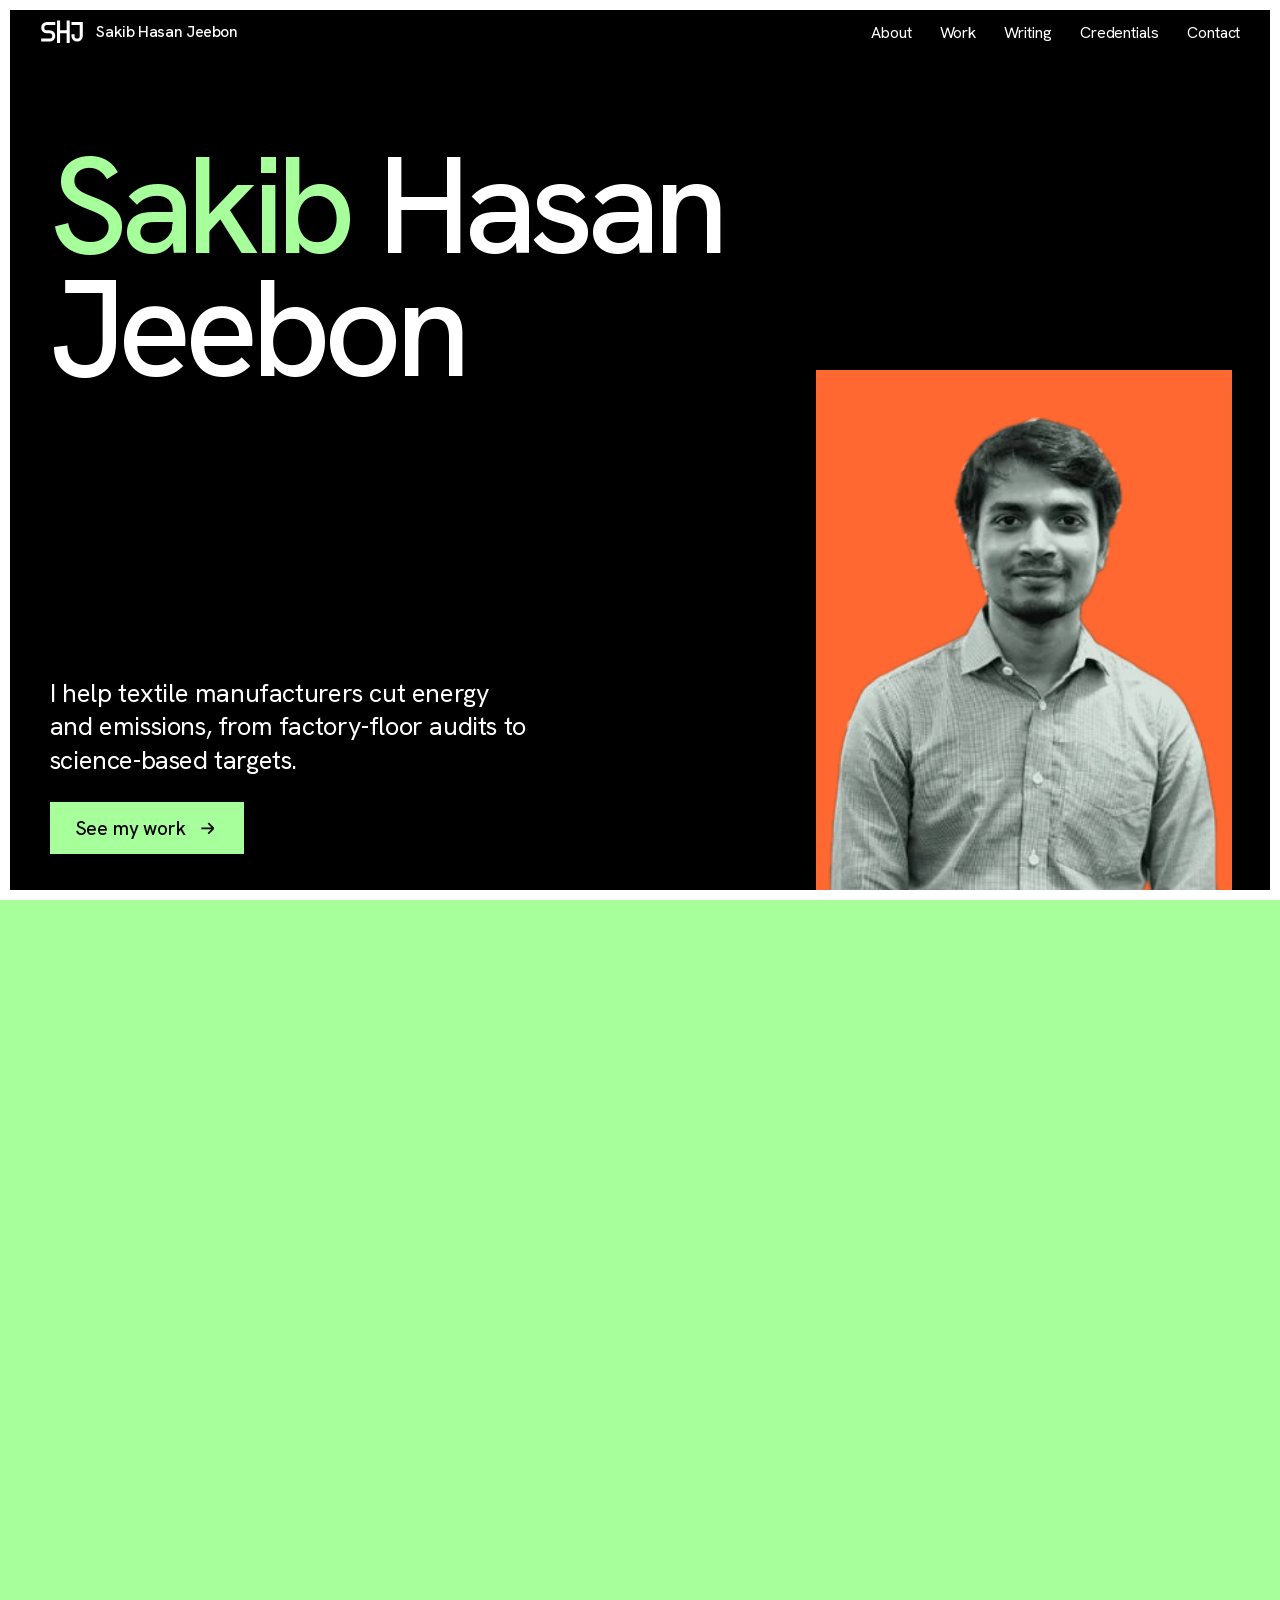
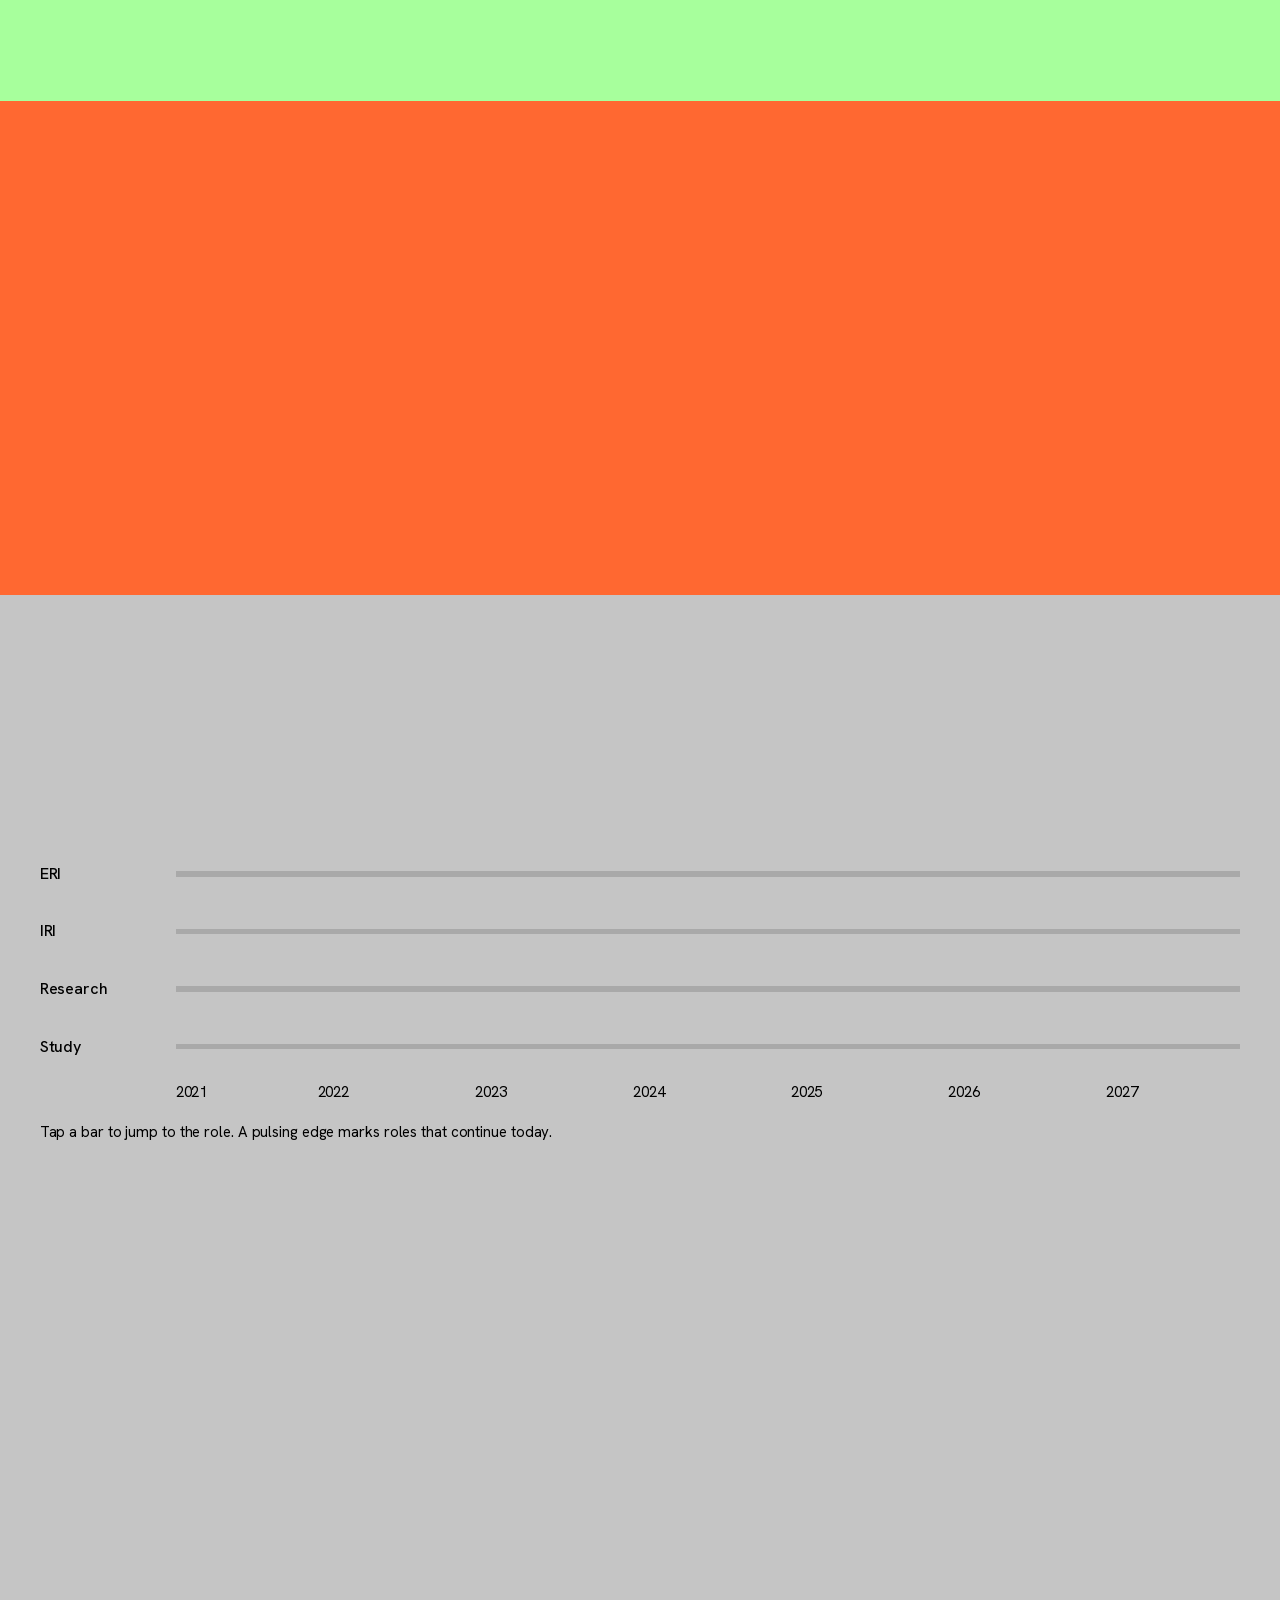
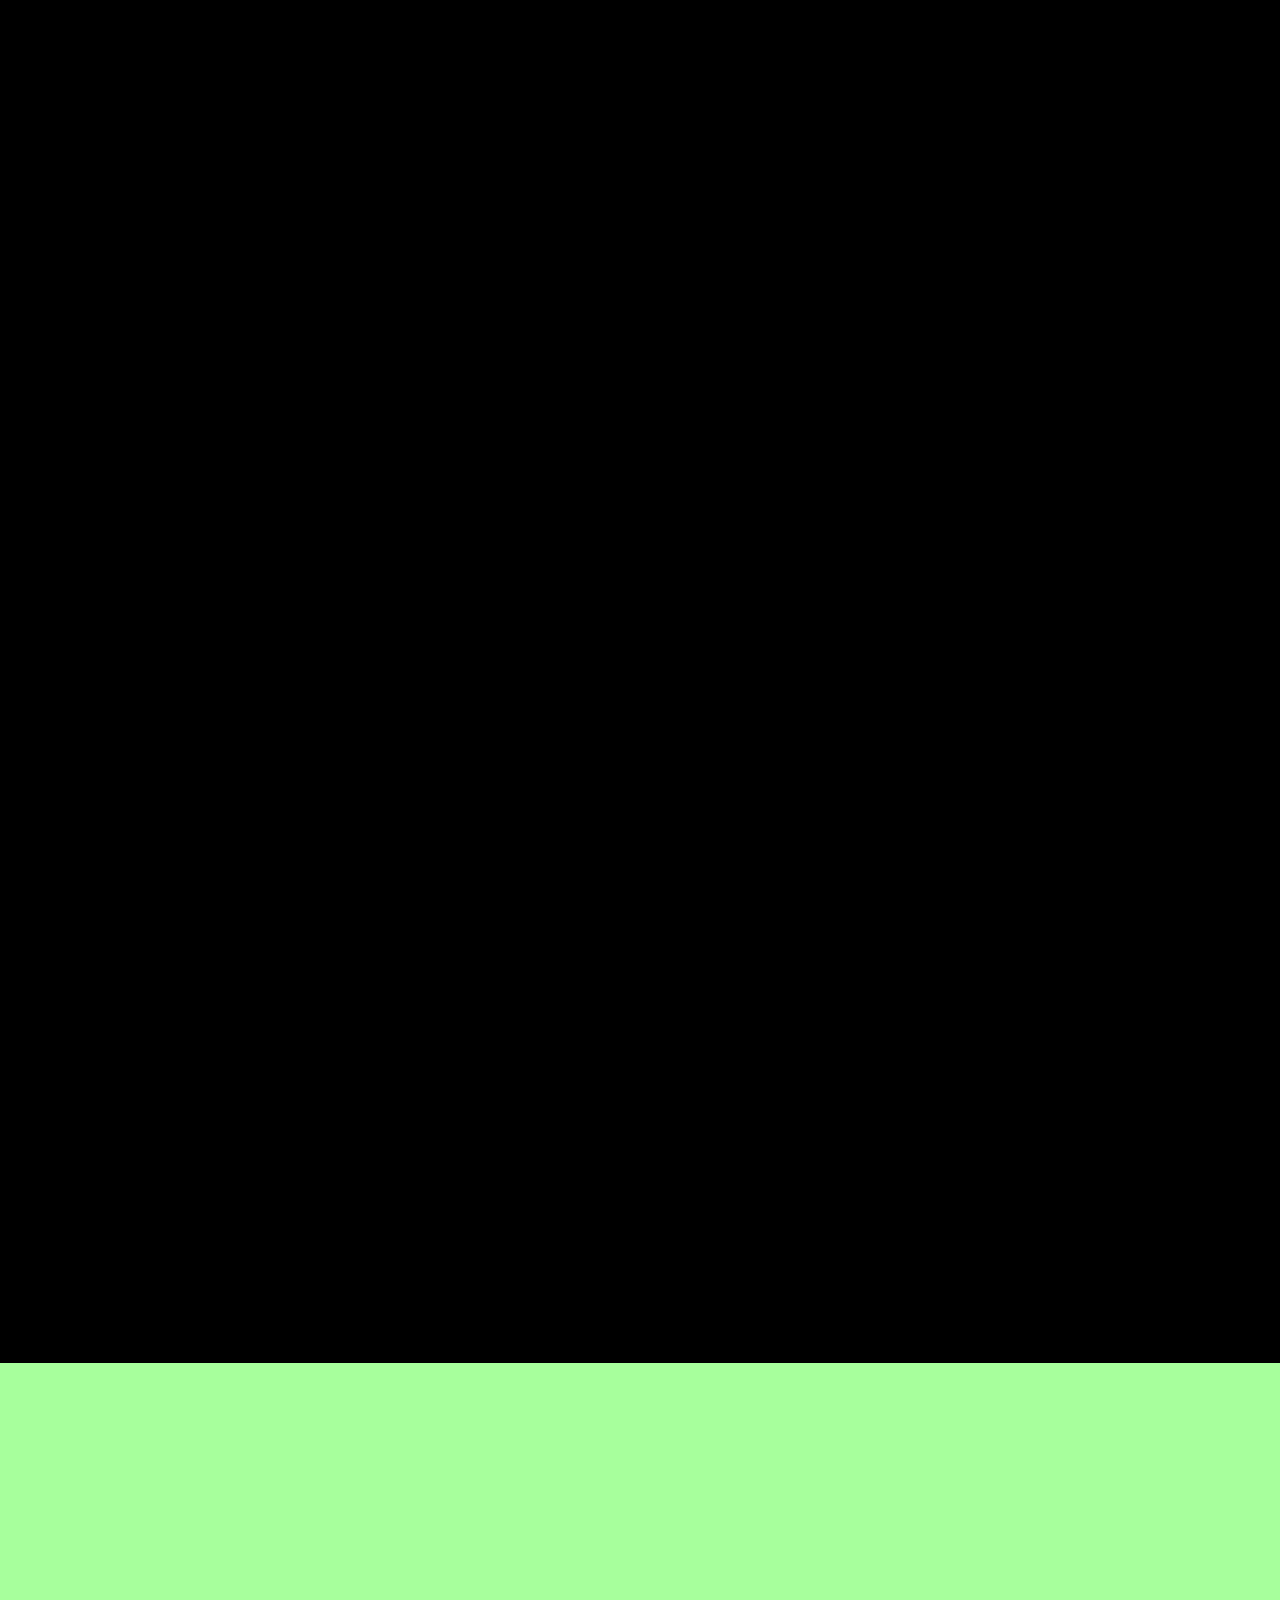
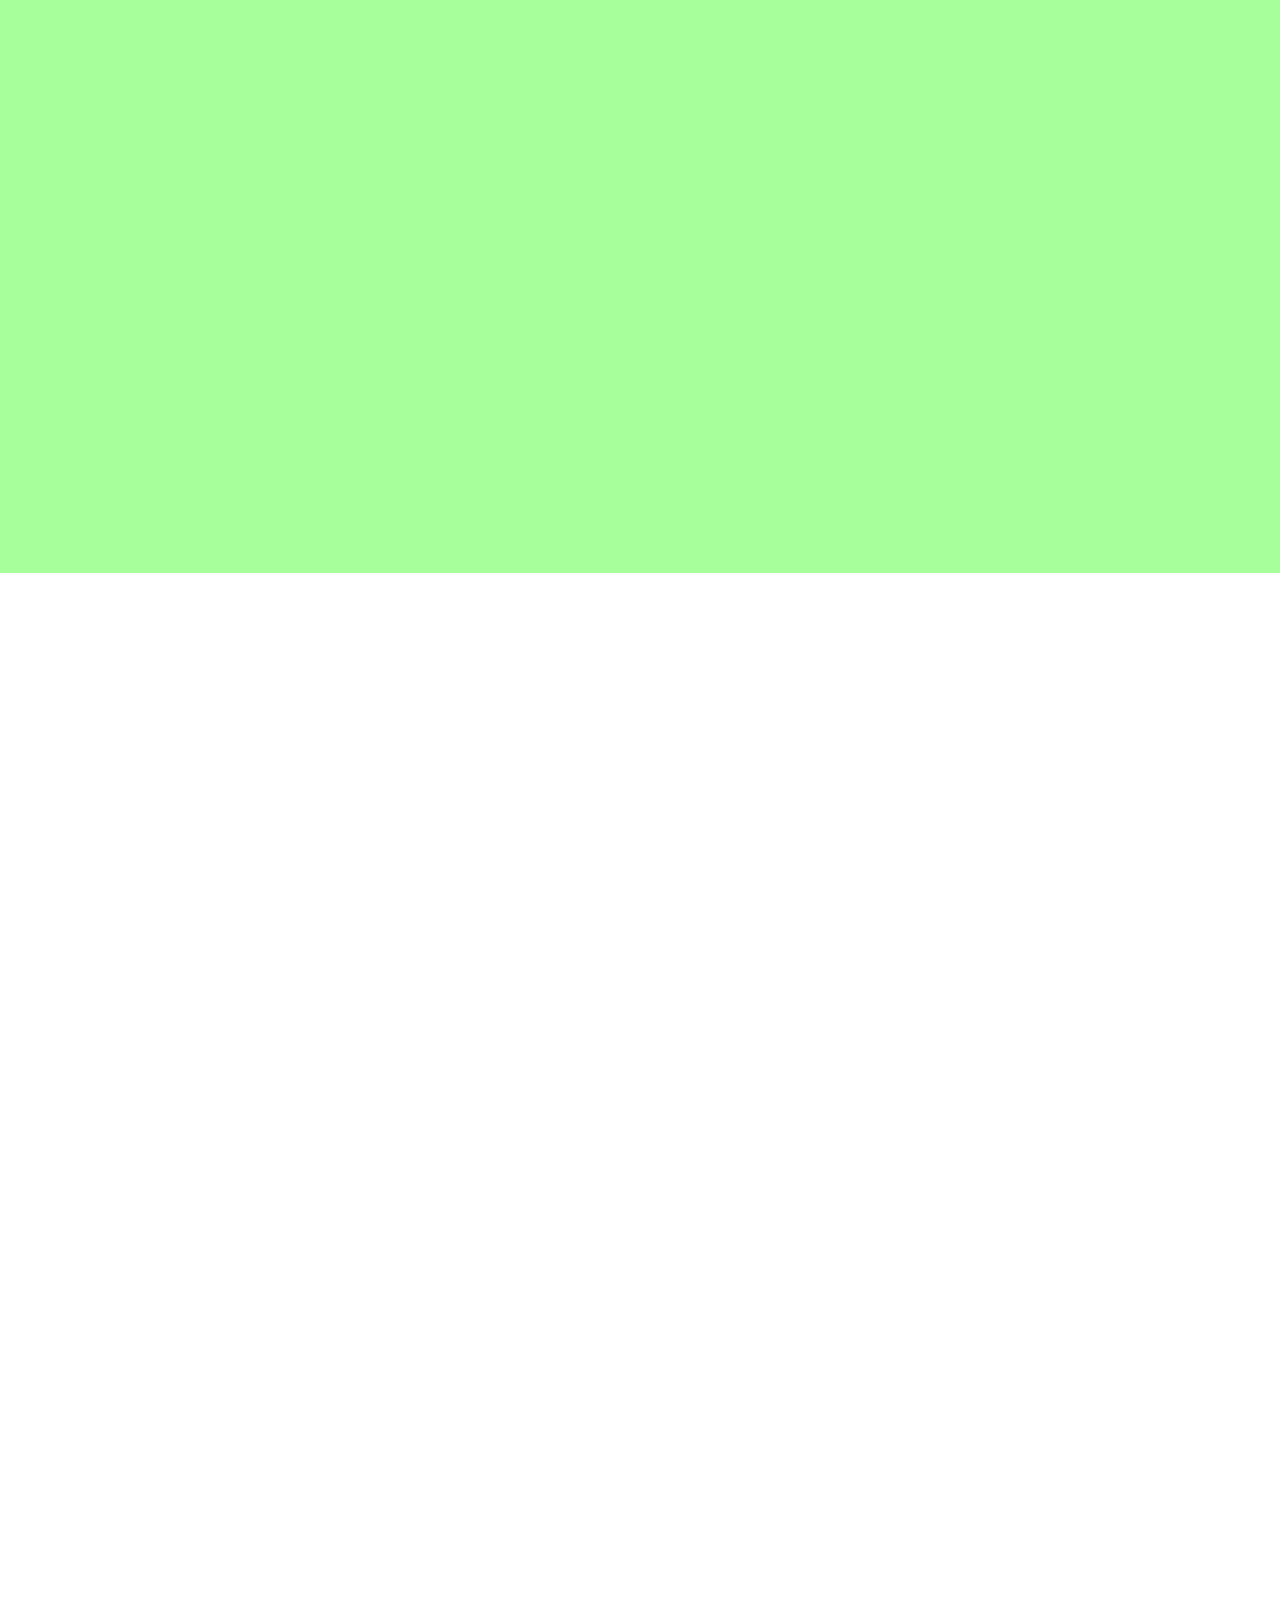
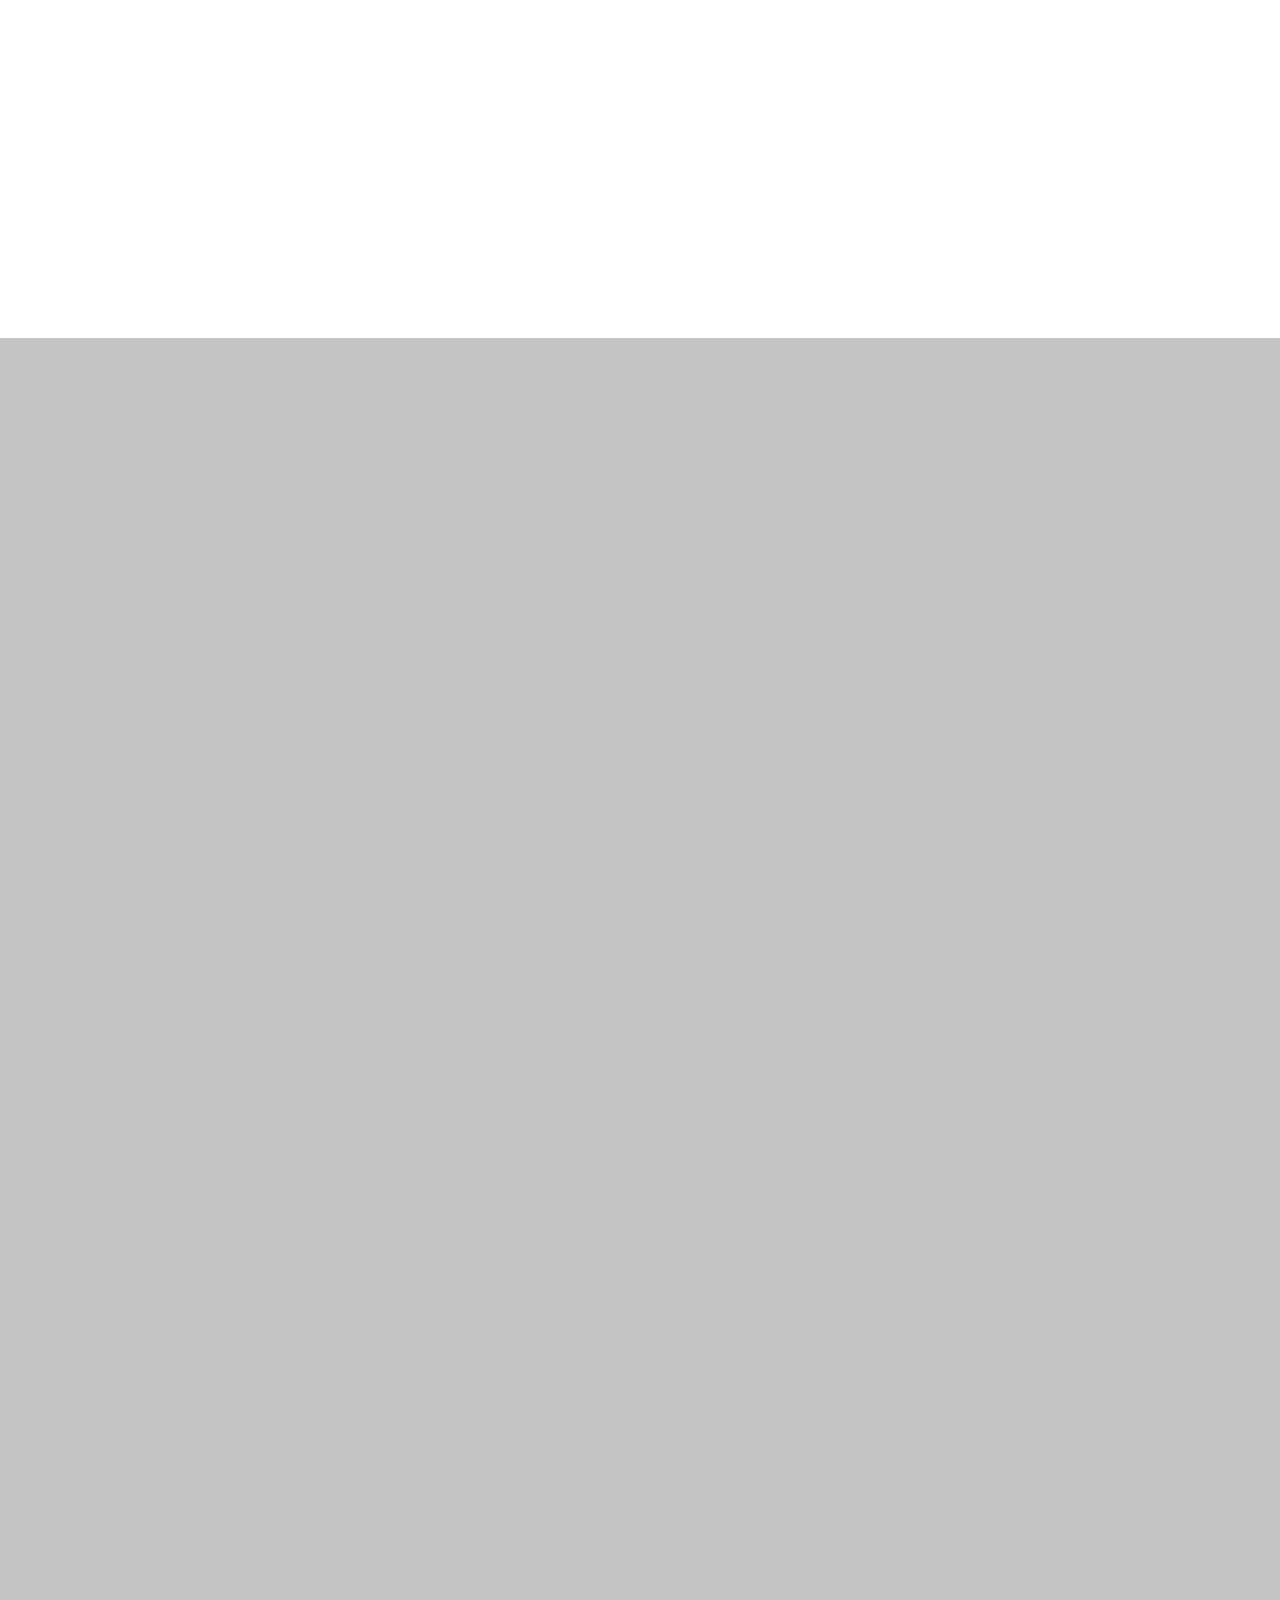
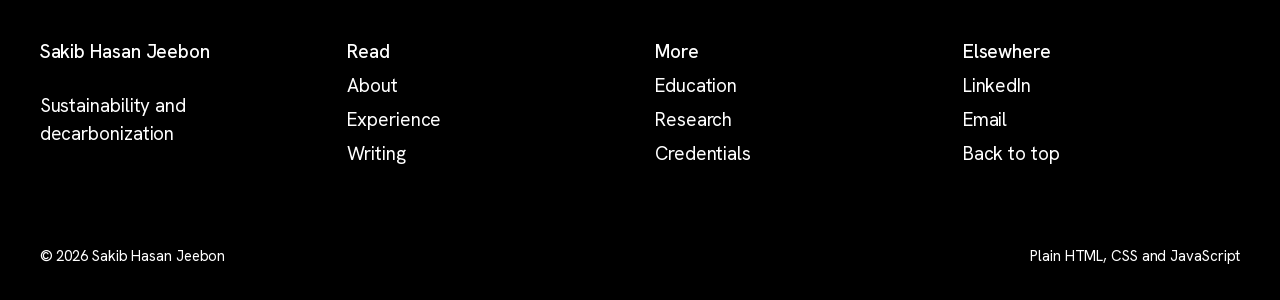
==== commit 00f64d8a: "Layout fixes: one-row About heading, shorter About and numbers sections, NEBOSH-only tile, phone men" ====
--- a/index.html
+++ b/index.html
@@ -5,20 +5,23 @@
   <meta http-equiv="Content-Security-Policy" content="default-src 'self'; script-src 'self' 'sha256-qOhFsq0QMV2REqNwk5hGH5bZE9SkX6gt6yeyKdYPv+U='; style-src 'self'; style-src-attr 'unsafe-inline'; img-src 'self' data:; font-src 'self'; connect-src 'self'; object-src 'none'; base-uri 'none'; form-action 'none'">
   <meta name="referrer" content="strict-origin-when-cross-origin">
   <meta name="viewport" content="width=device-width, initial-scale=1">
-  <title>Sakib Hasan Jeebon — Sustainability Professional</title>
-  <meta name="description" content="Sakib Hasan Jeebon — sustainability professional driving decarbonization in textile manufacturing. SBTi target-setting, ESG reporting (GRI, CSRD, CSDDD), energy audits across South Asia.">
+  <title>Sakib Hasan Jeebon · Sustainability and decarbonization</title>
+  <meta name="description" content="Sakib Hasan Jeebon leads client relations and training at IRI and ERI in Dhaka: energy audits, the RTIS ESG data platform, science-based targets and ESG reporting for textile manufacturing.">
   <meta name="author" content="Sakib Hasan Jeebon">
   <link rel="canonical" href="https://sakibjeebon.github.io/">
-  <meta name="theme-color" content="#0a0e0d">
+  <meta name="theme-color" content="#000000">
 
   <meta property="og:type" content="website">
-  <meta property="og:title" content="Sakib Hasan Jeebon — Sustainability Professional">
-  <meta property="og:description" content="Sustainability professional driving decarbonization in textile manufacturing. SBTi, GRI, CSRD, CSDDD · 90+ businesses onboarded to RTIS · UNFCCC LDC Expert Roster · SREDA Certified Energy Manager.">
+  <meta property="og:title" content="Sakib Hasan Jeebon · Sustainability and decarbonization">
+  <meta property="og:description" content="Energy audits, ESG data and training for textile manufacturing in South Asia. 90+ businesses onboarded to RTIS · 400+ professionals trained · UNFCCC LDC Expert Roster · SREDA Certified Energy Manager.">
   <meta property="og:url" content="https://sakibjeebon.github.io/">
   <meta property="og:image" content="https://sakibjeebon.github.io/assets/img/profile-480.jpg">
   <meta name="twitter:card" content="summary">
 
+  <link rel="icon" href="favicon.svg" type="image/svg+xml">
   <link rel="icon" type="image/png" sizes="32x32" href="favicon-32x32.png">
+  <link rel="apple-touch-icon" href="apple-touch-icon.png">
+  <link rel="preload" href="assets/fonts/hanken-grotesk-latin.woff2" as="font" type="font/woff2" crossorigin>
   <link rel="stylesheet" href="assets/css/style.css">
   <script>document.documentElement.classList.add("js")</script>
   <script defer src="assets/js/main.js"></script>
@@ -47,166 +50,114 @@
   </script>
 </head>
 <body>
-
-<svg width="0" height="0" style="position:absolute" aria-hidden="true">
-  <defs>
-    <symbol id="i-mail" viewBox="0 0 24 24"><path fill="none" stroke="currentColor" stroke-width="1.5" d="M3 6.5A1.5 1.5 0 0 1 4.5 5h15A1.5 1.5 0 0 1 21 6.5v11a1.5 1.5 0 0 1-1.5 1.5h-15A1.5 1.5 0 0 1 3 17.5v-11Zm.5.5 8.5 7 8.5-7"/></symbol>
-    <symbol id="i-linkedin" viewBox="0 0 24 24"><path fill="currentColor" d="M4.98 3.5C4.98 4.88 3.87 6 2.5 6S0 4.88 0 3.5 1.12 1 2.5 1s2.48 1.12 2.48 2.5ZM.22 8.09h4.56V23H.22V8.09ZM8.34 8.09h4.37v2.04h.06c.61-1.16 2.1-2.38 4.32-2.38 4.62 0 5.47 3.04 5.47 7v8.25h-4.55v-7.32c0-1.75-.03-4-2.44-4-2.44 0-2.81 1.9-2.81 3.87V23H8.34V8.09Z"/></symbol>
-    <symbol id="i-download" viewBox="0 0 24 24"><path fill="none" stroke="currentColor" stroke-width="1.5" d="M12 3v12m0 0 5-5m-5 5-5-5M4 19h16"/></symbol>
-    <symbol id="i-ext" viewBox="0 0 24 24"><path fill="none" stroke="currentColor" stroke-width="1.7" d="M7 17 17 7m0 0H9m8 0v8"/></symbol>
-    <symbol id="i-doc" viewBox="0 0 24 24"><path fill="none" stroke="currentColor" stroke-width="1.5" d="M6 2.5h8L19 7.5v14H6v-19ZM13.5 3v5h5M9 12h7M9 15.5h7M9 19h4"/></symbol>
-  </defs>
-</svg>
-
-<header class="nav" id="header">
-  <nav aria-label="Main">
-    <a class="nav-brand" href="#top">shj<span class="cursor-block">▮</span></a>
-    <div class="nav-links">
-      <a href="#about">about</a>
-      <a href="#impact">impact</a>
-      <a href="#experience">experience</a>
-      <a href="#writing">writing</a>
-      <a href="#research">research</a>
-      <a href="#education">education</a>
-      <a href="#certification">credentials</a>
-      <a href="#contacts">contact</a>
-    </div>
-  </nav>
+<a class="skip" href="#main">Skip to content</a>
+
+<header class="site-head" id="head">
+  <a class="brand" href="#top" aria-label="Sakib Hasan Jeebon, back to top">
+    <svg viewBox="0 2 64 40" aria-hidden="true"><path class="logo-line" pathLength="1" d="M20 10H10a6 6 0 0 0 0 12h4a6 6 0 0 1 0 12H4"/><path class="logo-line" pathLength="1" d="M27 8v28M41 8v28M27 22h14"/><path class="logo-line" pathLength="1" d="M48 10h12v18a6 6 0 0 1-12 0"/></svg>
+    <span class="brand-name">Sakib Hasan Jeebon</span>
+  </a>
+  <button class="nav-toggle" type="button" aria-expanded="false" aria-controls="nav-links">Menu</button>
+  <ul class="nav-links" id="nav-links">
+    <li><a href="#about">About</a></li>
+    <li><a href="#experience">Work</a></li>
+    <li><a href="#writing">Writing</a></li>
+    <li><a href="#credentials">Credentials</a></li>
+    <li><a href="#contact">Contact</a></li>
+  </ul>
 </header>
 
-<main id="top">
-
-  <!-- ===== Hero ===== -->
-  <section class="hero" aria-label="Introduction">
-    <canvas id="datagrid" aria-hidden="true"></canvas>
-    <div class="wrap hero-grid">
-      <div class="hero-text">
-        <p class="kicker">// sustainability &middot; decarbonization &middot; esg data</p>
-        <h1><span class="given">Sakib</span> Hasan<br>Jeebon</h1>
-        <p class="hero-role">Decarbonization &amp; ESG strategy for textile manufacturing —
-          from factory-floor energy audits to board-level science-based targets.</p>
-        <p class="typer-line" aria-live="off">$ <span id="typer">scaling SBTi targets across 25 factories</span><span class="cursor-block">▮</span></p>
-        <div class="hero-cta">
-          <a class="btn btn-solid" href="https://www.linkedin.com/in/sakibjeebon" target="_blank" rel="noopener noreferrer">
-            <svg class="ic" aria-hidden="true"><use href="#i-linkedin"/></svg>linkedin</a>
-          <a class="btn" href="mailto:sakibjeebon@gmail.com">
-            <svg class="ic" aria-hidden="true"><use href="#i-mail"/></svg>email</a>
-        </div>
-      </div>
-      <figure class="hero-photo">
-        <img src="assets/img/profile-480.webp" width="480" height="480" alt="Portrait of Sakib Hasan Jeebon" fetchpriority="high" decoding="async">
-        <figcaption class="mono-caption">
-          <span>UNFCCC LDC ROSTER OF EXPERTS ON NAP</span>
-          <span>SREDA CERTIFIED ENERGY MANAGER</span>
-        </figcaption>
-      </figure>
-    </div>
-  </section>
-
-  <!-- ===== About ===== -->
-  <section id="about" class="section">
-    <div class="wrap">
-      <h2><span class="idx">01</span>about</h2>
-      <div class="about-grid">
-        <div class="about-copy">
-          <p>I work in industrial sustainability — energy, water and GHG management for
-            textile and manufacturing supply chains in South Asia. Over five years my work
-            has moved from factory-floor engineering (energy audits, chemical assessments,
-            effluent-plant evaluations) to designing the digital systems and training
-            programs that make that data usable.</p>
-          <p>Since July 2026 I hold the same role, Head of Client Relations and Training,
-            at two sister companies: <strong>Intelligent Resources International (IRI)</strong>
-            and <strong>Engineering Resources International (ERI)</strong>. My core areas are
-            GHG accounting and science-based target setting, ESG reporting
-            (<strong>GRI, CSRD, CSDDD</strong>), industrial energy auditing, and
-            <strong>RTIS</strong> — a resource-tracking platform that has onboarded 90+ new
-            businesses. These days I also focus on automating assessment workflows and
-            building AI capability inside the organization.</p>
-          <p>I am listed on the <a href="https://www.napcentral.org/node/172" target="_blank" rel="noopener noreferrer">UNFCCC
-            LDC Roster of Experts on National Adaptation Plans</a> and certified as an
-            Energy Manager by <strong>SREDA</strong>. Background: chemical engineering
-            (MSc, BUET) with a second major in computer science; now studying garment
-            business at IBA, University of Dhaka.</p>
-        </div>
-        <dl class="stat-strip" aria-label="Headline numbers">
-          <div><dt>years in sustainability</dt><dd><span class="count" data-target="5" data-suffix="+">5+</span></dd></div>
-          <div><dt>new businesses onboarded to RTIS</dt><dd><span class="count" data-target="90" data-suffix="+">90+</span></dd></div>
-          <div><dt>professionals trained</dt><dd><span class="count" data-target="400" data-suffix="+">400+</span></dd></div>
-          <div><dt>energy audits conducted</dt><dd><span class="count" data-target="80" data-suffix="+">80+</span></dd></div>
-        </dl>
-      </div>
-    </div>
-  </section>
-
-  <!-- ===== Impact ===== -->
-  <section id="skills" class="section section-alt">
-    <span id="impact" class="anchor-alias" aria-hidden="true"></span>
-    <div class="wrap">
-      <h2><span class="idx">02</span>measured impact</h2>
-      <div class="impact-grid">
-        <dl class="metric-tiles" aria-label="Delivery metrics">
-          <div><dd><span class="count" data-target="90" data-suffix="+">90+</span></dd><dt>new businesses onboarded to RTIS</dt></div>
-          <div><dd><span class="count" data-target="400" data-suffix="+">400+</span></dd><dt>professionals trained</dt></div>
-          <div><dd><span class="count" data-target="25">25</span></dd><dt>factories on SBTi-aligned targets</dt></div>
-          <div><dd>€<span class="count" data-target="85">85</span>K</dd><dt>OECD-aligned contract closed</dt></div>
-          <div><dd>$<span class="count" data-target="55">55</span>K</dd><dt>annual recurring platform revenue</dt></div>
-          <div><dd><span class="count" data-target="40" data-suffix="+">40+</span></dd><dt>chemical assessments</dt></div>
-          <div><dd><span class="count" data-target="15" data-suffix="+">15+</span></dd><dt>effluent plant evaluations</dt></div>
-          <div><dd><span class="count" data-target="3">3</span></dd><dt>countries &middot; BD / IN / PK</dt></div>
-        </dl>
-      </div>
-
-      <div class="stack" aria-label="Competencies">
-        <div class="stack-group">
-          <h3>esg reporting</h3>
-          <ul><li>GRI</li><li>CSRD</li><li>CSDDD</li><li>SBTi</li><li>Higg FEM</li><li>UNFCCC alignment</li></ul>
-        </div>
-        <div class="stack-group">
-          <h3>decarbonization</h3>
-          <ul><li>GHG accounting (Scope 1–3)</li><li>science-based targets</li><li>mitigation road-mapping</li><li>climate training design</li></ul>
-        </div>
-        <div class="stack-group">
-          <h3>energy systems</h3>
-          <ul><li>energy auditing</li><li>water &amp; chemical management</li><li>ETP evaluation</li><li>renewable feasibility</li></ul>
-        </div>
-        <div class="stack-group">
-          <h3>data &amp; software</h3>
-          <ul><li>RTIS platform architecture</li><li>predictive efficiency models</li><li>Python</li><li>data visualization</li><li>agile delivery</li></ul>
-        </div>
-      </div>
-    </div>
-  </section>
-
-  <!-- ===== Experience ===== -->
-  <section id="experience" class="section">
-    <div class="wrap">
-      <h2><span class="idx">03</span>experience</h2>
-
-      <figure class="tl-card lanes" id="lanes" aria-label="Career timeline from 2021 to 2027. ERI: Engineer May 2021 to June 2022, RTIS Integration Lead July 2022 to June 2023, Manager July to December 2023, Head of Client Relations and Training from July 2026. IRI: Head of Client Relations and Training from January 2024. Research: Graduate Research Assistant at BUET April 2022 to March 2024. Study: MSc at BUET July 2021 to March 2024; PGD in Garment Business at IBA from November 2026.">
-        <figcaption><span class="chart-title">career timeline</span><span class="chart-sub">roles &middot; 2021 → now</span></figcaption>
+<main id="main">
+
+  <!-- Hero -->
+  <section class="hero" id="top" aria-label="Introduction">
+    <div class="hero-panel">
+      <h1><span class="line"><span><span class="given">Sakib</span> Hasan</span></span><span class="line"><span>Jeebon</span></span></h1>
+      <div class="hero-foot">
+        <p>I help textile manufacturers cut energy and emissions, from factory-floor audits to science-based targets.</p>
+        <a class="btn" href="#experience">See my work <svg class="ic" viewBox="0 0 24 24" aria-hidden="true"><path fill="none" stroke="currentColor" stroke-width="2" d="M5 12h14m0 0-6-6m6 6-6 6"/></svg></a>
+      </div>
+      <div class="hero-photo"><img src="assets/img/sakib-cutout.webp" width="291" height="440" alt="Sakib Hasan Jeebon" fetchpriority="high" decoding="async"></div>
+    </div>
+  </section>
+
+  <!-- About -->
+  <section class="chapter c-mint about" id="about" aria-labelledby="about-h">
+    <div class="wrap">
+      <h2 id="about-h" class="rise">Energy, water and carbon, counted.</h2>
+      <div class="about-cols">
+        <div class="rise">
+          <h3>What I do</h3>
+          <p>Industrial sustainability: energy, water and greenhouse-gas management for textile and garment supply chains in Bangladesh, India and Pakistan. I started on the factory floor with energy audits, chemical assessments and effluent-plant evaluations.</p>
+        </div>
+        <div class="rise" style="--i:1">
+          <h3>Two companies, one role</h3>
+          <p>Since July 2026 I hold the same title at two sister companies. At IRI I lead client relations, training and ESG platform sales; at ERI I do the same for its resource-efficiency, decarbonization and reporting services.</p>
+        </div>
+        <div class="rise" style="--i:2">
+          <h3>What I'm building</h3>
+          <p>RTIS, the resource-tracking and ESG data platform, and the training that makes its numbers usable. I'm automating assessment work with AI, and studying garment business at IBA, University of Dhaka.</p>
+        </div>
+      </div>
+      <div class="focus">
+        <div class="rise"><h3>ESG reporting</h3><ul><li>GRI, CSRD and CSDDD</li><li>SBTi target setting</li><li>Higg FEM</li><li>UNFCCC alignment</li></ul></div>
+        <div class="rise" style="--i:1"><h3>Decarbonization</h3><ul><li>GHG accounting, Scope 1–3</li><li>Mitigation road-mapping</li><li>Climate training design</li></ul></div>
+        <div class="rise" style="--i:2"><h3>Energy and resources</h3><ul><li>Industrial energy auditing</li><li>Water and chemical management</li><li>ETP evaluation</li><li>Renewable feasibility</li></ul></div>
+        <div class="rise" style="--i:3"><h3>Data and software</h3><ul><li>RTIS platform architecture</li><li>Predictive efficiency models</li><li>Python, data visualization</li><li>AI workflow automation</li></ul></div>
+      </div>
+      <a class="btn rise" href="#experience">The track record <svg class="ic" viewBox="0 0 24 24" aria-hidden="true"><path fill="none" stroke="currentColor" stroke-width="2" d="M5 12h14m0 0-6-6m6 6-6 6"/></svg></a>
+    </div>
+  </section>
+
+  <!-- Track record -->
+  <section class="chapter c-orange record" id="record" aria-labelledby="record-h">
+    <span id="impact" aria-hidden="true"></span>
+    <div class="wrap">
+      <h2 id="record-h" class="vh">Track record</h2>
+      <div class="figs">
+        <p class="rise"><span class="fig"><span class="count" data-target="400">400</span>+</span>professionals trained in GHG accounting, RTIS and resource efficiency</p>
+        <p class="rise" style="--i:1"><span class="fig"><span class="count" data-target="90">90</span>+</span>new businesses onboarded to the RTIS platform</p>
+        <p class="rise" style="--i:2"><span class="fig"><span class="count" data-target="80">80</span>+</span>industrial energy audits in textile and garment factories</p>
+        <p class="rise" style="--i:3"><span class="fig"><span class="count" data-target="25">25</span></span>factories guided to SBTi-aligned targets</p>
+      </div>
+      <div class="record-more">
+        <div class="rise"><strong>€85K</strong>OECD-aligned needs assessment contract, won through a multi-stage bid</div>
+        <div class="rise" style="--i:1"><strong>$55K</strong>annual recurring revenue from ESG platform sales and renewals</div>
+        <div class="rise" style="--i:2"><strong>40+ and 15+</strong>chemical assessments and effluent plant evaluations</div>
+        <div class="rise" style="--i:3"><strong>3 countries</strong>Bangladesh, India and Pakistan</div>
+      </div>
+    </div>
+  </section>
+
+  <!-- Experience -->
+  <section class="chapter c-grey experience" id="experience" aria-labelledby="exp-h">
+    <div class="wrap">
+      <h2 id="exp-h" class="chapter-head rise">Experience</h2>
+
+      <figure class="lanes" id="lanes" aria-label="Career timeline from 2021 to 2027. ERI: Engineer May 2021 to June 2022, RTIS Integration Lead July 2022 to June 2023, Manager July to December 2023, Head of Client Relations and Training from July 2026. IRI: Head of Client Relations and Training from January 2024. Research: Graduate Research Assistant at BUET April 2022 to March 2024. Study: MSc at BUET July 2021 to March 2024; PGD in Garment Business at IBA from November 2026.">
         <!-- position = months since Jan 2021 / 81 (axis runs Jan 2021 to Sep 2027) -->
-        <div class="lane"><span class="lane-name">eri</span>
+        <div class="lane"><span class="lane-name">ERI</span>
           <div class="lane-track">
-            <a class="seg l-eri" href="#role-eri-eng" style="--s:4.94%;--w:17.28%">engineer</a>
-            <a class="seg l-eri" href="#role-eri-rtis" style="--s:22.22%;--w:14.81%;transition-delay:.12s">rtis lead</a>
-            <a class="seg l-eri" href="#role-eri-mgr" style="--s:37.04%;--w:7.41%;transition-delay:.24s">manager</a>
-            <a class="seg l-eri live" href="#role-eri-head" style="--s:81.48%;--w:6.17%;transition-delay:.48s">head</a>
-          </div>
-        </div>
-        <div class="lane"><span class="lane-name">iri</span>
+            <a class="seg l-eri" href="#role-eri-eng" style="--s:4.94%;--w:17.28%">Engineer</a>
+            <a class="seg l-eri" href="#role-eri-rtis" style="--s:22.22%;--w:14.81%;transition-delay:.12s">RTIS lead</a>
+            <a class="seg l-eri" href="#role-eri-mgr" style="--s:37.04%;--w:7.41%;transition-delay:.24s">Manager</a>
+            <a class="seg l-eri live" href="#role-eri-head" style="--s:81.48%;--w:6.17%;transition-delay:.48s">Head</a>
+          </div>
+        </div>
+        <div class="lane"><span class="lane-name">IRI</span>
           <div class="lane-track">
-            <a class="seg l-iri live" href="#role-iri-head" style="--s:44.44%;--w:43.21%;transition-delay:.36s">head of client relations &amp; training</a>
-          </div>
-        </div>
-        <div class="lane"><span class="lane-name">research</span>
+            <a class="seg l-iri live" href="#role-iri-head" style="--s:44.44%;--w:43.21%;transition-delay:.36s">Head of Client Relations and Training</a>
+          </div>
+        </div>
+        <div class="lane"><span class="lane-name">Research</span>
           <div class="lane-track">
-            <a class="seg l-res" href="#research" style="--s:18.52%;--w:29.63%;transition-delay:.2s">graduate research &middot; buet</a>
-          </div>
-        </div>
-        <div class="lane"><span class="lane-name">study</span>
+            <a class="seg l-res" href="#research" style="--s:18.52%;--w:29.63%;transition-delay:.2s">Graduate research, BUET</a>
+          </div>
+        </div>
+        <div class="lane"><span class="lane-name">Study</span>
           <div class="lane-track">
-            <a class="seg l-study" href="#education" style="--s:7.41%;--w:40.74%;transition-delay:.16s">msc &middot; buet</a>
-            <a class="seg l-study live" href="#education" style="--s:86.42%;--w:11.11%;transition-delay:.6s">pgd-gb</a>
+            <a class="seg l-study" href="#education" style="--s:7.41%;--w:40.74%;transition-delay:.16s">MSc, BUET</a>
+            <a class="seg l-study live" href="#education" style="--s:86.42%;--w:11.11%;transition-delay:.6s">PGD-GB</a>
           </div>
         </div>
         <div class="lanes-axis"><span></span>
@@ -215,75 +166,74 @@
           </div>
         </div>
         <ul class="lanes-legend">
-          <li><span class="dot l-eri"></span><span><b>eri</b> engineer, rtis integration lead, manager, head of client relations &amp; training</span></li>
-          <li><span class="dot l-iri"></span><span><b>iri</b> head of client relations &amp; training</span></li>
-          <li><span class="dot l-res"></span><span><b>research</b> graduate research, buet</span></li>
-          <li><span class="dot l-study"></span><span><b>study</b> msc at buet, pgd in garment business at iba</span></li>
+          <li><span class="dot l-eri"></span><span><b>ERI</b> Engineer, RTIS Integration Lead, Manager, Head of Client Relations and Training</span></li>
+          <li><span class="dot l-iri"></span><span><b>IRI</b> Head of Client Relations and Training</span></li>
+          <li><span class="dot l-res"></span><span><b>Research</b> Graduate research, BUET</span></li>
+          <li><span class="dot l-study"></span><span><b>Study</b> MSc at BUET, PGD in Garment Business at IBA</span></li>
         </ul>
-        <p class="lanes-note">click a bar to jump to the role &middot; a pulsing edge marks roles that continue today</p>
+        <figcaption class="lanes-note">Tap a bar to jump to the role. A pulsing edge marks roles that continue today.</figcaption>
       </figure>
 
-      <ol class="timeline">
-        <li id="role-eri-head">
-          <div class="t-when">jul 2026<br>— present</div>
-          <div class="t-body">
+      <ol class="roles">
+        <li class="role" id="role-eri-head">
+          <div class="role-when rise"><strong>Jul 2026 – present</strong>Dhaka, on-site</div>
+          <div class="role-body rise" style="--i:1">
             <h3>Head of Client Relations and Training</h3>
-            <p class="t-org"><a href="https://eri.bd/" target="_blank" rel="noopener noreferrer">Engineering Resources International (ERI) Ltd.<svg class="ic-s" aria-hidden="true"><use href="#i-ext"/></svg></a><span class="tag tag-eri">concurrent with iri</span></p>
+            <p class="role-org"><a href="https://eri.bd/" target="_blank" rel="noopener noreferrer">Engineering Resources International (ERI) Ltd.</a><span class="role-tag tag-eri">Concurrent with IRI</span></p>
             <ul>
               <li>Lead client relationships for ERI's resource-efficiency, decarbonization and sustainability-reporting engagements with brands and manufacturers.</li>
-              <li>Run RTIS certification and sustainability training programs for factory teams.</li>
+              <li>Run RTIS certification and sustainability training programmes for factory teams.</li>
               <li>Coordinate delivery between ERI and its sister concern IRI, so clients get one point of contact across both.</li>
             </ul>
           </div>
         </li>
-        <li id="role-iri-head">
-          <div class="t-when">jan 2024<br>— present</div>
-          <div class="t-body">
+        <li class="role" id="role-iri-head">
+          <div class="role-when rise"><strong>Jan 2024 – present</strong>Dhaka</div>
+          <div class="role-body rise" style="--i:1">
             <h3>Head of Client Relations and Training</h3>
-            <p class="t-org"><a href="https://iribd.com/" target="_blank" rel="noopener noreferrer">Intelligent Resources International (IRI) Ltd.<svg class="ic-s" aria-hidden="true"><use href="#i-ext"/></svg></a><span class="tag tag-iri">concurrent with eri</span></p>
+            <p class="role-org"><a href="https://iribd.com/" target="_blank" rel="noopener noreferrer">Intelligent Resources International (IRI) Ltd.</a><span class="role-tag tag-iri">Concurrent with ERI</span></p>
             <ul>
-              <li>Currently automating assessment and reporting workflows and building AI skills for the organization — reducing mandays and optimizing resource use.</li>
-              <li>Closed a <em>€85K</em> OECD-aligned ATTI Bangladesh Needs Assessment contract through a competitive multi-stage bid.</li>
-              <li>Generated and manage <em>$55K</em> in annual recurring revenue from ESG data-platform sales and renewals.</li>
-              <li>Guided <em>25 factories</em> through SBTi-aligned emission-reduction target setting.</li>
-              <li>Architected the RTIS ESG reporting engine covering <em>GRI, CSRD, CSDDD and SBTi</em> frameworks.</li>
+              <li>Automating assessment and reporting workflows and building AI skills across the organisation, cutting mandays and resource use.</li>
+              <li>Closed a <b>€85K</b> OECD-aligned ATTI Bangladesh Needs Assessment contract through a competitive multi-stage bid.</li>
+              <li>Generated and manage <b>$55K</b> in annual recurring revenue from ESG data-platform sales and renewals.</li>
+              <li>Guided <b>25 factories</b> through SBTi-aligned emission-reduction target setting.</li>
+              <li>Architected the RTIS ESG reporting engine covering <b>GRI, CSRD, CSDDD and SBTi</b>.</li>
               <li>Ran 20+ stakeholder sessions with brands, sponsors and factories; launched 3 new services that grew the user base by 25%.</li>
-              <li>Lead a team of five; engage boards and executive leadership directly on decarbonization strategy.</li>
-              <li>Built the regional ESG services pipeline across <em>Bangladesh, India and Pakistan</em> and expanded beyond apparel into new industrial sectors.</li>
+              <li>Lead a team of five; built the regional ESG services pipeline across <b>Bangladesh, India and Pakistan</b> and beyond apparel into new industrial sectors.</li>
             </ul>
           </div>
         </li>
-        <li id="role-eri-mgr">
-          <div class="t-when">jul 2023<br>— dec 2023</div>
-          <div class="t-body">
-            <h3>Manager, Technical Integration &amp; Training</h3>
-            <p class="t-org"><a href="https://eri.bd/" target="_blank" rel="noopener noreferrer">Engineering Resources International (ERI) Ltd.<svg class="ic-s" aria-hidden="true"><use href="#i-ext"/></svg></a></p>
+        <li class="role" id="role-eri-mgr">
+          <div class="role-when rise"><strong>Jul 2023 – Dec 2023</strong></div>
+          <div class="role-body rise" style="--i:1">
+            <h3>Manager, Technical Integration and Training</h3>
+            <p class="role-org"><a href="https://eri.bd/" target="_blank" rel="noopener noreferrer">Engineering Resources International (ERI) Ltd.</a></p>
             <ul>
-              <li>Onboarded <em>30+ factories</em>; designed and delivered training to <em>400+ sustainability professionals</em> across South Asia.</li>
+              <li>Onboarded <b>30+ factories</b>; designed and delivered training to <b>400+ sustainability professionals</b> across South Asia.</li>
               <li>Aligned factory-level environmental strategy with UNFCCC climate objectives.</li>
-              <li>Launched <em>3 sustainability programs</em> strengthening supply-chain performance.</li>
+              <li>Launched <b>3 sustainability programmes</b> strengthening supply-chain performance.</li>
             </ul>
           </div>
         </li>
-        <li id="role-eri-rtis">
-          <div class="t-when">jul 2022<br>— jun 2023</div>
-          <div class="t-body">
+        <li class="role" id="role-eri-rtis">
+          <div class="role-when rise"><strong>Jul 2022 – Jun 2023</strong></div>
+          <div class="role-body rise" style="--i:1">
             <h3>RTIS Integration Lead</h3>
-            <p class="t-org"><a href="https://eri.bd/" target="_blank" rel="noopener noreferrer">Engineering Resources International (ERI) Ltd.<svg class="ic-s" aria-hidden="true"><use href="#i-ext"/></svg></a></p>
+            <p class="role-org"><a href="https://eri.bd/" target="_blank" rel="noopener noreferrer">Engineering Resources International (ERI) Ltd.</a></p>
             <ul>
-              <li>Developed the core architecture and training modules of <em>RTIS</em> — the Resource Tracking Information System, a digital ESG monitoring platform.</li>
-              <li>Launched the platform and scaled onboarding to <em>60+ factories</em> for real-time resource monitoring.</li>
+              <li>Developed the core architecture and training modules of <b>RTIS</b>, the Resource Tracking Information System for ESG monitoring.</li>
+              <li>Launched the platform and scaled onboarding to <b>60+ factories</b> for real-time resource monitoring.</li>
               <li>Built predictive resource-efficiency models for the apparel sector.</li>
             </ul>
           </div>
         </li>
-        <li id="role-eri-eng">
-          <div class="t-when">may 2021<br>— jun 2022</div>
-          <div class="t-body">
-            <h3>Engineer, Sustainable Development &amp; Engineering</h3>
-            <p class="t-org"><a href="https://eri.bd/" target="_blank" rel="noopener noreferrer">Engineering Resources International (ERI) Ltd.<svg class="ic-s" aria-hidden="true"><use href="#i-ext"/></svg></a></p>
+        <li class="role" id="role-eri-eng">
+          <div class="role-when rise"><strong>May 2021 – Jun 2022</strong></div>
+          <div class="role-body rise" style="--i:1">
+            <h3>Engineer, Sustainable Development and Engineering</h3>
+            <p class="role-org"><a href="https://eri.bd/" target="_blank" rel="noopener noreferrer">Engineering Resources International (ERI) Ltd.</a></p>
             <ul>
-              <li>Conducted <em>80+ energy audits</em>, <em>40+ chemical assessments</em> and <em>15+ ETP evaluations</em>.</li>
+              <li>Conducted <b>80+ energy audits</b>, <b>40+ chemical assessments</b> and <b>15+ effluent treatment plant evaluations</b> in textile and garment factories.</li>
             </ul>
           </div>
         </li>
@@ -291,292 +241,189 @@
     </div>
   </section>
 
-  <!-- ===== Writing ===== -->
-  <section id="writing" class="section section-alt">
-    <div class="wrap">
-      <h2><span class="idx">04</span>writing</h2>
-      <p class="section-note">Notes on energy, climate, ESG and AI, first posted on LinkedIn.</p>
-      <div class="post-grid">
-<!-- posts:start -->
-        <a class="post-card" href="writing/ai-token-import.html">
-          <img src="assets/img/writing/ai-token-import-480.webp" srcset="assets/img/writing/ai-token-import-480.webp 480w, assets/img/writing/ai-token-import-960.webp 960w" sizes="(max-width: 700px) 100vw, 360px" alt="" width="400" height="250" loading="lazy" decoding="async">
-          <div class="post-card-body">
-            <p class="card-tag">mar 2026</p>
-            <h3>How many AI tokens does Bangladesh import?</h3>
-            <p>Every prompt to a foreign model is an import. The bill, and the case for serving our own demand locally.</p>
-          </div>
-        </a>
-        <a class="post-card" href="writing/measuring-the-right-emissions.html">
-          <img src="assets/img/writing/measuring-the-right-emissions-480.webp" srcset="assets/img/writing/measuring-the-right-emissions-480.webp 480w, assets/img/writing/measuring-the-right-emissions-960.webp 960w" sizes="(max-width: 700px) 100vw, 360px" alt="" width="400" height="250" loading="lazy" decoding="async">
-          <div class="post-card-body">
-            <p class="card-tag">mar 2026</p>
-            <h3>Are we measuring the right emissions?</h3>
-            <p>We track factory emissions to the gram. Military emissions barely get measured at all.</p>
-          </div>
-        </a>
-        <a class="post-card" href="writing/leap-year-rule.html">
-          <img src="assets/img/writing/leap-year-rule-480.webp" srcset="assets/img/writing/leap-year-rule-480.webp 480w, assets/img/writing/leap-year-rule-800.webp 800w" sizes="(max-width: 700px) 100vw, 360px" alt="" width="400" height="250" loading="lazy" decoding="async">
-          <div class="post-card-body">
-            <p class="card-tag">feb 2026</p>
-            <h3>Why 1900 wasn't a leap year, but 2000 was</h3>
-            <p>Leap years every four years is only part of the rule. The extra condition keeps the seasons in place.</p>
-          </div>
-        </a>
-        <a class="post-card" href="writing/ai-vs-food.html">
-          <img src="assets/img/writing/ai-vs-food-480.webp" srcset="assets/img/writing/ai-vs-food-480.webp 480w, assets/img/writing/ai-vs-food-800.webp 800w" sizes="(max-width: 700px) 100vw, 360px" alt="" width="400" height="250" loading="lazy" decoding="async">
-          <div class="post-card-body">
-            <p class="card-tag">feb 2026</p>
-            <h3>Energy vs food is now AI vs food</h3>
-            <p>Where does 6 GW of compute power come from, and what does it cost in land?</p>
-          </div>
-        </a>
-        <a class="post-card" href="writing/carbon-neutral-baby.html">
-          <img src="assets/img/writing/carbon-neutral-baby-480.webp" srcset="assets/img/writing/carbon-neutral-baby-480.webp 480w, assets/img/writing/carbon-neutral-baby-960.webp 960w" sizes="(max-width: 700px) 100vw, 360px" alt="" width="400" height="250" loading="lazy" decoding="async">
-          <div class="post-card-body">
-            <p class="card-tag">oct 2025</p>
-            <h3>The math behind a carbon-neutral baby</h3>
-            <p>580 trees to offset a lifetime. A heartwarming idea, and a closer look at the numbers.</p>
-          </div>
-        </a>
-        <a class="post-card" href="writing/bangladesh-renewable-market.html">
-          <img src="assets/img/writing/bangladesh-renewable-market-480.webp" srcset="assets/img/writing/bangladesh-renewable-market-480.webp 480w, assets/img/writing/bangladesh-renewable-market-960.webp 960w" sizes="(max-width: 700px) 100vw, 360px" alt="" width="400" height="250" loading="lazy" decoding="async">
-          <div class="post-card-body">
-            <p class="card-tag">oct 2025</p>
-            <h3>Bangladesh opens its renewable power market</h3>
-            <p>Private merchant power plants can now sell clean electricity directly. What the 2025 policy changes.</p>
-          </div>
-        </a>
-        <a class="post-card" href="writing/fossil-free-fashion-scorecard.html">
-          <img src="assets/img/writing/fossil-free-fashion-scorecard-480.webp" srcset="assets/img/writing/fossil-free-fashion-scorecard-480.webp 480w, assets/img/writing/fossil-free-fashion-scorecard-960.webp 960w" sizes="(max-width: 700px) 100vw, 360px" alt="" width="400" height="250" loading="lazy" decoding="async">
-          <div class="post-card-body">
-            <p class="card-tag">jun 2025</p>
-            <h3>Fashion's climate wake-up call</h3>
-            <p>The 2025 Fossil Free Fashion Scorecard, read from inside the industry's supply chain.</p>
-          </div>
-        </a>
-        <a class="post-card" href="writing/ants-vs-humans.html">
-          <img src="assets/img/writing/ants-vs-humans-480.webp" srcset="assets/img/writing/ants-vs-humans-480.webp 480w, assets/img/writing/ants-vs-humans-485.webp 485w" sizes="(max-width: 700px) 100vw, 360px" alt="" width="400" height="250" loading="lazy" decoding="async">
-          <div class="post-card-body">
-            <p class="card-tag">dec 2024</p>
-            <h3>Ants vs humans: who solves problems better?</h3>
-            <p>A T-shaped object, a maze, and a lesson in collective intelligence.</p>
-          </div>
-        </a>
-        <a class="post-card" href="writing/surface-tension.html">
-          <img src="assets/img/writing/surface-tension-480.webp" srcset="assets/img/writing/surface-tension-480.webp 480w, assets/img/writing/surface-tension-599.webp 599w" sizes="(max-width: 700px) 100vw, 360px" alt="" width="400" height="250" loading="lazy" decoding="async">
-          <div class="post-card-body">
-            <p class="card-tag">dec 2024</p>
-            <h3>A wasp, some water, and surface tension</h3>
-            <p>Small forces, visible impact: why a wasp's legs cast flower-shaped shadows.</p>
-          </div>
-        </a>
-        <a class="post-card" href="writing/game-theory.html">
-          <img src="assets/img/writing/game-theory-480.webp" srcset="assets/img/writing/game-theory-480.webp 480w, assets/img/writing/game-theory-960.webp 960w" sizes="(max-width: 700px) 100vw, 360px" alt="" width="400" height="250" loading="lazy" decoding="async">
-          <div class="post-card-body">
-            <p class="card-tag">nov 2024</p>
-            <h3>What game theory teaches about cooperation</h3>
-            <p>The prisoner's dilemma, Tit for Tat, and why most wins come from working with others.</p>
-          </div>
-        </a>
-        <a class="post-card" href="writing/candle-flame-in-space.html">
-          <img src="assets/img/writing/candle-flame-in-space-480.webp" srcset="assets/img/writing/candle-flame-in-space-480.webp 480w, assets/img/writing/candle-flame-in-space-960.webp 960w" sizes="(max-width: 700px) 100vw, 360px" alt="" width="400" height="250" loading="lazy" decoding="async">
-          <div class="post-card-body">
-            <p class="card-tag">2024</p>
-            <h3>What a candle flame does in space</h3>
-            <p>Without gravity, a flame turns blue, round and cooler. Here's why.</p>
-          </div>
-        </a>
-        <a class="post-card" href="writing/sound-of-the-sun.html">
-          <img src="assets/img/writing/sound-of-the-sun-480.webp" srcset="assets/img/writing/sound-of-the-sun-480.webp 480w, assets/img/writing/sound-of-the-sun-660.webp 660w" sizes="(max-width: 700px) 100vw, 360px" alt="" width="400" height="250" loading="lazy" decoding="async">
-          <div class="post-card-body">
-            <p class="card-tag">2024</p>
-            <h3>How loud would the Sun be?</h3>
-            <p>If space carried sound, the Sun would roar louder than anything we could imagine.</p>
-          </div>
-        </a>
-<!-- posts:end -->
-      </div>
-      <p class="more-link"><a href="writing/">all writing →</a></p>
-    </div>
-  </section>
-
-  <!-- ===== Research ===== -->
-  <section id="research" class="section">
-    <span id="publication" class="anchor-alias" aria-hidden="true"></span>
-    <span id="projects" class="anchor-alias" aria-hidden="true"></span>
-    <div class="wrap">
-      <h2><span class="idx">05</span>publication &amp; research</h2>
-      <h3 class="list-head">publication</h3>
-      <div class="cards">
-        <article class="card card-wide">
-          <p class="card-tag">peer-reviewed &middot; wiley</p>
-          <h3><a href="https://doi.org/10.1155/er/6338790" target="_blank" rel="noopener noreferrer">Valorization of Distillery Spent Wash: Enhancement of Biomethane Potential Through Optimization of Inoculums and Substrates<svg class="ic-s" aria-hidden="true"><use href="#i-ext"/></svg></a></h3>
-          <p><em>International Journal of Energy Research</em> — Sakib Hasan Jeebon, Vaskur Kanti Roy, Partha Sarathi Paul, Shoeb Ahmed.</p>
-          <p class="mono-kv">doi: <a href="https://doi.org/10.1155/er/6338790" target="_blank" rel="noopener noreferrer">10.1155/er/6338790</a></p>
-        </article>
-      </div>
-      <h3 class="list-head">research</h3>
-      <div class="cards">
-        <article class="card">
-          <p class="card-tag">graduate research assistant &middot; buet &middot; 2022–2024</p>
-          <h3>Biomethane from distillery spent wash</h3>
-          <p>Assessed the biomethane potential of distillery spent wash in Bangladesh; explored
-            alternative inoculums beyond conventional cow dung and optimized anaerobic-digestion
-            conditions across microbial population, substrate type and composition.</p>
-        </article>
-        <article class="card">
-          <p class="card-tag">undergraduate research &middot; sust &middot; 2019–2020</p>
-          <h3>Catalyst design for wastewater treatment</h3>
-          <p>Developed and experimentally validated a catalyst optimized for industrial
-            wastewater treatment, from experimental design through execution.</p>
-        </article>
-      </div>
-    </div>
-  </section>
-
-  <!-- ===== Education ===== -->
-  <section id="education" class="section section-alt">
-    <div class="wrap">
-      <h2><span class="idx">06</span>education</h2>
-      <div class="cards cards-2">
-        <article class="card">
-          <img class="edu-logo edu-logo-inv" src="assets/img/logos/iba-du-dark.webp" width="395" height="128" alt="IBA, University of Dhaka logo" loading="lazy" decoding="async">
-          <p class="card-tag">2026 — present</p>
-          <h3>Post Graduate Diploma in Garment Business (PGD-GB)</h3>
-          <p>Institute of Business Administration, University of Dhaka (IBA)</p>
-          <p class="mono-kv">nine months in three modules: management core &middot; industry &amp; trade subjects &middot; industry attachment</p>
-        </article>
-        <article class="card">
-          <img class="edu-logo" src="assets/img/education/BUET.webp" width="231" height="60" alt="BUET logo" loading="lazy" decoding="async">
-          <p class="card-tag">jul 2021 — mar 2024</p>
-          <h3>MSc, Chemical Engineering</h3>
-          <p>Bangladesh University of Engineering and Technology (BUET)</p>
-          <p class="mono-kv">coursework: fuels &amp; combustion science &middot; biochemical engineering &middot; kinetics &amp; catalysis</p>
-        </article>
-        <article class="card">
-          <img class="edu-logo" src="assets/img/education/SUST.webp" width="203" height="60" alt="SUST logo" loading="lazy" decoding="async">
-          <p class="card-tag">jan 2016 — feb 2021</p>
-          <h3>BSc, Chemical Engineering &amp; Polymer Science</h3>
-          <p>Shahjalal University of Science and Technology (SUST)</p>
-          <p class="mono-kv">coursework: thermodynamics &middot; reaction engineering &middot; corrosion engineering</p>
-        </article>
-        <article class="card">
-          <img class="edu-logo" src="assets/img/education/SUST.webp" width="203" height="60" alt="SUST logo" loading="lazy" decoding="async">
-          <p class="card-tag">jan 2017 — nov 2019</p>
-          <h3>2nd Major, Computer Science &amp; Engineering</h3>
-          <p>Shahjalal University of Science and Technology (SUST)</p>
-          <p class="mono-kv">coursework: data structures &middot; algorithm design &amp; analysis &middot; database systems</p>
-        </article>
-      </div>
-    </div>
-  </section>
-
-  <!-- ===== Credentials ===== -->
-  <section id="certification" class="section">
-    <div class="wrap">
-      <h2><span class="idx">07</span>credentials</h2>
-
+  <!-- Writing -->
+  <section class="chapter c-black writing" id="writing" aria-labelledby="writing-h">
+    <div class="tiles">
+      <div class="tile head rise">
+        <div><h2 id="writing-h">Writing</h2><p>Notes on energy, climate, ESG and AI, first posted on LinkedIn.</p></div>
+      </div>
+      <a class="tile t-orange rise" href="writing/ai-token-import.html"><span class="tile-fig">৳16&nbsp;cr</span><span class="tile-cap">How many AI tokens does Bangladesh import?<span class="tile-when">Mar 2026</span></span></a>
+      <a class="tile photo rise" style="--i:1" href="writing/measuring-the-right-emissions.html"><img src="assets/img/writing/measuring-the-right-emissions-480.webp" srcset="assets/img/writing/measuring-the-right-emissions-480.webp 480w, assets/img/writing/measuring-the-right-emissions-960.webp 960w" sizes="(max-width: 760px) 50vw, (max-width: 1100px) 33vw, 25vw" alt="" loading="lazy" width="1024" height="1024"><span class="tile-cap">Are we measuring the right emissions?<span class="tile-when">Mar 2026</span></span></a>
+      <a class="tile t-mint rise" href="writing/leap-year-rule.html"><span class="tile-fig">÷400</span><span class="tile-cap">Why 1900 wasn't a leap year, but 2000 was<span class="tile-when">Feb 2026</span></span></a>
+      <a class="tile photo rise" style="--i:1" href="writing/ai-vs-food.html"><img src="assets/img/writing/ai-vs-food-480.webp" srcset="assets/img/writing/ai-vs-food-480.webp 480w, assets/img/writing/ai-vs-food-800.webp 800w" sizes="(max-width: 760px) 50vw, (max-width: 1100px) 33vw, 25vw" alt="" loading="lazy" width="800" height="1200"><span class="tile-cap">Energy vs food is now AI vs food<span class="tile-when">Feb 2026</span></span></a>
+      <a class="tile t-white rise" style="--i:2" href="writing/carbon-neutral-baby.html"><span class="tile-fig">580</span><span class="tile-cap">The math behind a carbon-neutral baby<span class="tile-when">Oct 2025</span></span></a>
+      <a class="tile photo rise" style="--i:3" href="writing/bangladesh-renewable-market.html"><img src="assets/img/writing/bangladesh-renewable-market-480.webp" srcset="assets/img/writing/bangladesh-renewable-market-480.webp 480w, assets/img/writing/bangladesh-renewable-market-960.webp 960w" sizes="(max-width: 760px) 50vw, (max-width: 1100px) 33vw, 25vw" alt="" loading="lazy" width="1200" height="1200"><span class="tile-cap">Bangladesh opens its renewable power market<span class="tile-when">Oct 2025</span></span></a>
+      <a class="tile t-grey rise" href="writing/ants-vs-humans.html"><span class="tile-fig">T</span><span class="tile-cap">Ants vs humans: who solves problems better?<span class="tile-when">Dec 2024</span></span></a>
+      <a class="tile photo rise" style="--i:1" href="writing/fossil-free-fashion-scorecard.html"><img src="assets/img/writing/fossil-free-fashion-scorecard-480.webp" srcset="assets/img/writing/fossil-free-fashion-scorecard-480.webp 480w, assets/img/writing/fossil-free-fashion-scorecard-960.webp 960w" sizes="(max-width: 760px) 50vw, (max-width: 1100px) 33vw, 25vw" alt="" loading="lazy" width="1200" height="1200"><span class="tile-cap">Fashion's climate wake-up call<span class="tile-when">Jun 2025</span></span></a>
+      <a class="tile t-orange rise" style="--i:2" href="writing/game-theory.html"><span class="tile-fig">2×2</span><span class="tile-cap">What game theory teaches about cooperation<span class="tile-when">Nov 2024</span></span></a>
+      <a class="tile photo rise" style="--i:3" href="writing/surface-tension.html"><img src="assets/img/writing/surface-tension-480.webp" srcset="assets/img/writing/surface-tension-480.webp 480w, assets/img/writing/surface-tension-599.webp 599w" sizes="(max-width: 760px) 50vw, (max-width: 1100px) 33vw, 25vw" alt="" loading="lazy" width="599" height="899"><span class="tile-cap">A wasp, some water, and surface tension<span class="tile-when">Dec 2024</span></span></a>
+      <a class="tile t-mint rise" href="writing/sound-of-the-sun.html"><span class="tile-fig">290&nbsp;dB</span><span class="tile-cap">How loud would the Sun be?<span class="tile-when">2024</span></span></a>
+      <a class="tile photo rise" style="--i:1" href="writing/candle-flame-in-space.html"><img src="assets/img/writing/candle-flame-in-space-480.webp" srcset="assets/img/writing/candle-flame-in-space-480.webp 480w, assets/img/writing/candle-flame-in-space-960.webp 960w" sizes="(max-width: 760px) 50vw, (max-width: 1100px) 33vw, 25vw" alt="" loading="lazy" width="1041" height="812"><span class="tile-cap">What a candle flame does in space<span class="tile-when">2024</span></span></a>
+      <a class="tile more rise" style="--i:2" href="writing/">All writing <svg class="ic" viewBox="0 0 24 24" aria-hidden="true"><path fill="none" stroke="currentColor" stroke-width="2" d="M5 12h14m0 0-6-6m6 6-6 6"/></svg></a>
+    </div>
+  </section>
+
+  <!-- Statement + fieldwork -->
+  <section class="chapter c-mint stair" id="fieldwork" aria-labelledby="stair-h">
+    <div class="wrap">
+      <div class="stair-top">
+        <h2 id="stair-h" class="rise"><span>Between knowing and doing</span> <span>is where I work.</span></h2>
+        <p class="stair-note rise" style="--i:1">Plant visits, trainings and workshops, from Dhaka's water treatment plants to climate and Agile courses. Most of the technical content is familiar; the distance between it and factory practice is the lesson.</p>
+      </div>
+      <div class="stair-pics">
+        <figure class="rise"><img src="assets/img/writing/wasa-visit-crop-480.webp" srcset="assets/img/writing/wasa-visit-crop-480.webp 480w, assets/img/writing/wasa-visit-crop-960.webp 960w" sizes="(max-width: 760px) 50vw, 25vw" alt="Sakib and a colleague in the control room of the WASA Sayedabad water treatment plant" width="1400" height="868" loading="lazy" decoding="async"><figcaption>WASA Sayedabad Water Treatment Plant</figcaption></figure>
+        <figure class="rise" style="--i:1"><img src="assets/img/writing/basis-agile-crop-480.webp" srcset="assets/img/writing/basis-agile-crop-480.webp 480w, assets/img/writing/basis-agile-crop-960.webp 960w" sizes="(max-width: 760px) 50vw, 25vw" alt="Participants of the B-TopSE Agile 1 workshop at BITM, organised by BCC, BASIS and JICA" width="1200" height="426" loading="lazy" decoding="async"><figcaption>B-TopSE Agile 1, BCC, BASIS and JICA</figcaption></figure>
+        <figure class="rise" style="--i:2"><img src="assets/img/writing/giz-climate-tot-480.webp" srcset="assets/img/writing/giz-climate-tot-480.webp 480w, assets/img/writing/giz-climate-tot-960.webp 960w" sizes="(max-width: 760px) 50vw, 25vw" style="object-position:50% 8%" alt="Participants of the GIZ Training of Trainers on climate mitigation for the textile sector" width="1024" height="1024" loading="lazy" decoding="async"><figcaption>GIZ Training of Trainers, climate mitigation for textiles</figcaption></figure>
+        <figure class="rise" style="--i:3"><img src="assets/img/writing/sreda-workshop-480.webp" srcset="assets/img/writing/sreda-workshop-480.webp 480w, assets/img/writing/sreda-workshop-960.webp 960w" sizes="(max-width: 760px) 50vw, 25vw" style="object-position:50% 20%" alt="Sakib at the GIZ, NSDA and SREDA workshop on energy auditor and manager certification" width="1200" height="1200" loading="lazy" decoding="async"><figcaption>GIZ–NSDA–SREDA energy auditor workshop</figcaption></figure>
+      </div>
+    </div>
+  </section>
+
+  <!-- Education, publication, research -->
+  <section class="chapter c-white study" aria-label="Education, publication and research">
+    <div class="wrap">
+      <div class="band" id="education">
+        <h2 class="rise">Education</h2>
+        <div>
+          <ul class="rows">
+            <li class="r-now rise"><span class="r-title">Post Graduate Diploma in Garment Business</span><span class="r-val">2026 – present</span><span class="r-sub">Institute of Business Administration, University of Dhaka. Nine months in three modules: management core, industry and trade subjects taught by practitioners, and an industry attachment.</span></li>
+            <li class="rise" style="--i:1"><span class="r-title">MSc, Chemical Engineering</span><span class="r-val">2021 – 2024</span><span class="r-sub">Bangladesh University of Engineering and Technology (BUET). Fuels and combustion, biochemical engineering, kinetics and catalysis.</span></li>
+            <li class="rise" style="--i:2"><span class="r-title">BSc, Chemical Engineering and Polymer Science</span><span class="r-val">2016 – 2021</span><span class="r-sub">Shahjalal University of Science and Technology (SUST). Thermodynamics, reaction engineering, corrosion engineering.</span></li>
+            <li class="rise" style="--i:3"><span class="r-title">Second major, Computer Science and Engineering</span><span class="r-val">2017 – 2019</span><span class="r-sub">SUST. Data structures, algorithm design and analysis, database systems.</span></li>
+          </ul>
+        </div>
+      </div>
+      <div class="band" id="publication">
+        <h2 class="rise">Publication</h2>
+        <div class="pub rise" style="--i:1">
+          <a class="pub-title" href="https://doi.org/10.1155/er/6338790" target="_blank" rel="noopener noreferrer">Valorization of Distillery Spent Wash: Enhancement of Biomethane Potential Through Optimization of Inoculums and Substrates</a>
+          <p>International Journal of Energy Research, Wiley. Sakib Hasan Jeebon, Vaskur Kanti Roy, Partha Sarathi Paul and Shoeb Ahmed. doi:10.1155/er/6338790</p>
+          
+        </div>
+      </div>
+      <div class="band" id="research">
+        <h2 class="rise">Research</h2>
+        <div>
+          <ul class="rows">
+            <li class="rise"><span class="r-title">Biomethane from distillery spent wash</span><span class="r-val">BUET, 2022 – 2024</span><span class="r-sub">Graduate research assistant. Assessed biomethane potential of spent wash in Bangladesh, tested inoculums beyond cow dung, and optimised anaerobic digestion across microbial population, substrate type and composition.</span></li>
+            <li class="rise" style="--i:1"><span class="r-title">Catalyst design for wastewater treatment</span><span class="r-val">SUST, 2019 – 2020</span><span class="r-sub">Undergraduate research. Developed and experimentally validated a catalyst for industrial wastewater treatment, from experimental design to execution.</span></li>
+          </ul>
+        </div>
+      </div>
+    </div>
+  </section>
+
+  <!-- Credentials -->
+  <section class="chapter c-grey creds" id="credentials" aria-labelledby="cred-h">
+    <span id="certification" aria-hidden="true"></span>
+    <div class="wrap">
+      <h2 id="cred-h" class="chapter-head rise">Credentials</h2>
       <div class="wall">
-        <a class="wall-tile" href="https://www.napcentral.org/node/172" target="_blank" rel="noopener noreferrer">
+        <a class="t-white rise" href="https://www.napcentral.org/node/172" target="_blank" rel="noopener noreferrer">
           <span class="w-top"><img class="w-logo" src="assets/img/logos/unfccc-dark.webp" width="725" height="280" alt="UNFCCC and NAP Central" loading="lazy" decoding="async"></span>
-          <span class="w-name">LDC Roster of Experts</span>
-          <span class="w-what">National Adaptation Plans · verify at napcentral.org</span>
-        </a>
-        <a class="wall-tile" href="assets/img/certification/SREDA_EM_Certificate.png" target="_blank" rel="noopener noreferrer">
+          <span class="w-name">LDC Roster of Experts on National Adaptation Plans</span>
+          <svg class="ic w-arrow" viewBox="0 0 24 24" aria-hidden="true"><path fill="none" stroke="currentColor" stroke-width="2" d="M7 17 17 7m0 0H9m8 0v8"/></svg>
+        </a>
+        <a class="t-white rise" style="--i:1" href="assets/img/certification/SREDA_EM_Certificate.png" target="_blank" rel="noopener noreferrer">
           <span class="w-top"><img class="w-logo" src="assets/img/logos/sreda-dark.webp" width="541" height="174" alt="SREDA" loading="lazy" decoding="async"></span>
           <span class="w-name">Certified Energy Manager</span>
-          <span class="w-what">Sustainable and Renewable Energy Development Authority</span>
-        </a>
-        <a class="wall-tile" href="#c-giz">
+          <svg class="ic w-arrow" viewBox="0 0 24 24" aria-hidden="true"><path fill="none" stroke="currentColor" stroke-width="2" d="M7 17 17 7m0 0H9m8 0v8"/></svg>
+        </a>
+        <a class="t-orange rise" style="--i:2" href="#c-giz">
           <span class="w-top"><img class="w-logo" src="assets/img/logos/giz-dark.webp" width="480" height="125" alt="GIZ" loading="lazy" decoding="async"></span>
-          <span class="w-name">GIZ Bangladesh</span>
-          <span class="w-what">Training of Trainers on climate mitigation for the textile sector</span>
-        </a>
-        <a class="wall-tile" href="#c-jica3">
+          <span><span class="w-name">GIZ Bangladesh</span><span class="w-what">Training of Trainers on climate mitigation for the textile sector</span></span>
+        </a>
+        <a class="t-mint rise" style="--i:3" href="#c-jica3">
           <span class="w-top"><img class="w-logo" src="assets/img/logos/jica-dark.webp" width="197" height="160" alt="JICA" loading="lazy" decoding="async"></span>
-          <span class="w-name">JICA · B-TopSE</span>
-          <span class="w-what">Agile 1 and the Agile 3 Training of Trainers</span>
-        </a>
-        <a class="wall-tile" href="#c-iba">
+          <span><span class="w-name">B-TopSE</span><span class="w-what">Agile 1 and the Agile 3 Training of Trainers</span></span>
+        </a>
+        <a class="t-black rise" href="#c-iba">
           <span class="w-top"><img class="w-logo" src="assets/img/logos/iba-du-dark.webp" width="395" height="128" alt="IBA, University of Dhaka" loading="lazy" decoding="async"></span>
-          <span class="w-name">IBA, University of Dhaka</span>
-          <span class="w-what">Managerial Communication for Professional Success</span>
-        </a>
-        <a class="wall-tile" href="#c-cam1">
+          <span><span class="w-name">IBA, University of Dhaka</span><span class="w-what">Managerial Communication for Professional Success</span></span>
+        </a>
+        <a class="t-white rise" style="--i:1" href="#c-cam1">
           <span class="w-top"><img class="w-logo" src="assets/img/logos/cambridge-dark.webp" width="480" height="96" alt="University of Cambridge" loading="lazy" decoding="async"></span>
-          <span class="w-name">Cambridge · CISDL</span>
-          <span class="w-what">The SDGs, the Paris Agreement and the Global Biodiversity Framework, and the law</span>
-        </a>
-        <a class="wall-tile" href="#c-rutgers">
-          <span class="w-top"><img class="w-logo" src="assets/img/logos/coursera-dark.webp" width="480" height="68" alt="Coursera" loading="lazy" decoding="async"><img class="w-logo" src="assets/img/logos/edx-dark.webp" width="284" height="160" alt="edX" loading="lazy" decoding="async"></span>
-          <span class="w-name">Coursera and edX</span>
-          <span class="w-what">Rutgers, Michigan, Duke, Yale and HarvardX</span>
-        </a>
-        <a class="wall-tile" href="#c-nebosh">
-          <span class="w-top"><span class="w-mark">NEBOSH</span></span>
-          <span class="w-name">NEBOSH</span>
-          <span class="w-what">Climate change and heat stress in occupational health and safety</span>
-        </a>
-      </div>
-
-      <h3 class="list-head">certifications</h3>
-      <ul class="cred-list">
-        <li id="c-giz"><span class="c-issuer">GIZ Bangladesh</span><span class="c-name">ToT on Climate Mitigation Measures for the Textile Sector in Bangladesh</span><a class="c-link" href="assets/img/certification/ToT%20on%20Climate%20SHJ.pdf" target="_blank" rel="noopener noreferrer">cert<svg class="ic-s" aria-hidden="true"><use href="#i-ext"/></svg></a></li>
-        <li id="c-jica3"><span class="c-issuer">JICA · B-TopSE</span><span class="c-name">Training of Trainers — B-TopSE Agile 3 (Agile Technical Practice)</span><a class="c-link" href="assets/img/certification/jica-btopse-agile3-tot.pdf" target="_blank" rel="noopener noreferrer">cert<svg class="ic-s" aria-hidden="true"><use href="#i-ext"/></svg></a></li>
-        <li><span class="c-issuer">JICA · B-TopSE</span><span class="c-name">B-TopSE Agile 1 — Introduction to Agile Development</span><a class="c-link" href="assets/img/certification/B-TopSE%20SHJ.pdf" target="_blank" rel="noopener noreferrer">cert<svg class="ic-s" aria-hidden="true"><use href="#i-ext"/></svg></a></li>
-        <li id="c-iba"><span class="c-issuer">IBA, Univ. of Dhaka</span><span class="c-name">Managerial Communication for Professional Success (MCPS)</span><a class="c-link" href="assets/img/certification/MCPS%20Certificate%20IBA-DU.pdf" target="_blank" rel="noopener noreferrer">cert<svg class="ic-s" aria-hidden="true"><use href="#i-ext"/></svg></a></li>
-        <li id="c-cam1"><span class="c-issuer">Bennett Inst., Cambridge · CISDL</span><span class="c-name">Key Essentials: The Sustainable Development Goals and the Law</span><a class="c-link" href="assets/img/certification/cambridge-sdg-law.pdf" target="_blank" rel="noopener noreferrer">cert<svg class="ic-s" aria-hidden="true"><use href="#i-ext"/></svg></a></li>
-        <li><span class="c-issuer">Bennett Inst., Cambridge · CISDL</span><span class="c-name">Key Essentials: The Paris Agreement, Sustainable Development and the Law</span><a class="c-link" href="assets/img/certification/cambridge-paris-agreement-law.pdf" target="_blank" rel="noopener noreferrer">cert<svg class="ic-s" aria-hidden="true"><use href="#i-ext"/></svg></a></li>
-        <li><span class="c-issuer">Bennett Inst., Cambridge · CISDL</span><span class="c-name">Key Essentials: The Global Biodiversity Framework, Sustainable Development and the Law</span><a class="c-link" href="assets/img/certification/cambridge-biodiversity-gbf-law.pdf" target="_blank" rel="noopener noreferrer">cert<svg class="ic-s" aria-hidden="true"><use href="#i-ext"/></svg></a></li>
-        <li id="c-rutgers"><span class="c-issuer">Rutgers · Coursera</span><span class="c-name">Supply Chain Management Specialization</span><a class="c-link" href="https://www.coursera.org/account/accomplishments/specialization/certificate/Z6Y7SJCBH234" target="_blank" rel="noopener noreferrer">verify<svg class="ic-s" aria-hidden="true"><use href="#i-ext"/></svg></a></li>
-        <li><span class="c-issuer">Univ. of Michigan</span><span class="c-name">Introduction to Thermodynamics: Transferring Energy from Here to There</span><a class="c-link" href="https://www.coursera.org/account/accomplishments/certificate/QJ7MCKWB5CFG" target="_blank" rel="noopener noreferrer">verify<svg class="ic-s" aria-hidden="true"><use href="#i-ext"/></svg></a></li>
-        <li><span class="c-issuer">Univ. of Michigan</span><span class="c-name">Successful Negotiation: Essential Strategies and Skills</span><a class="c-link" href="https://www.coursera.org/account/accomplishments/certificate/XESNDTBF7DCZ" target="_blank" rel="noopener noreferrer">verify<svg class="ic-s" aria-hidden="true"><use href="#i-ext"/></svg></a></li>
-        <li><span class="c-issuer">Duke University</span><span class="c-name">Oil &amp; Gas Industry Operations and Markets</span><a class="c-link" href="https://www.coursera.org/account/accomplishments/certificate/PNYPELK7C6LT" target="_blank" rel="noopener noreferrer">verify<svg class="ic-s" aria-hidden="true"><use href="#i-ext"/></svg></a></li>
-        <li><span class="c-issuer">Yale University</span><span class="c-name">Introduction to Psychology</span><a class="c-link" href="https://www.coursera.org/account/accomplishments/certificate/5HBCULNMETHU" target="_blank" rel="noopener noreferrer">verify<svg class="ic-s" aria-hidden="true"><use href="#i-ext"/></svg></a></li>
-        <li><span class="c-issuer">HarvardX · edX</span><span class="c-name">Using Python for Research</span><a class="c-link" href="https://courses.edx.org/certificates/75b825e07d154752bd8e33271b8ed2ce" target="_blank" rel="noopener noreferrer">verify<svg class="ic-s" aria-hidden="true"><use href="#i-ext"/></svg></a></li>
-        <li id="c-nebosh"><span class="c-issuer">NEBOSH</span><span class="c-name">The Impact of Climate Change and Heat Stress on Occupational Health and Safety</span><a class="c-link" href="https://event.on24.com/ceCertficate/68/21/21/13/5/certificate_224255027_f4e5be44.pdf" target="_blank" rel="noopener noreferrer">cert<svg class="ic-s" aria-hidden="true"><use href="#i-ext"/></svg></a></li>
-        <li><span class="c-issuer">Workiva · 1 CPE</span><span class="c-name">From Adoption to Impact: Driving Reporting Value with AI</span><a class="c-link" href="assets/img/certification/workiva-ai-reporting.pdf" target="_blank" rel="noopener noreferrer">cert<svg class="ic-s" aria-hidden="true"><use href="#i-ext"/></svg></a></li>
-        <li><span class="c-issuer">Industry webinar</span><span class="c-name">Corrosion Issues in Ammonia and Urea Plants: Causes, Consequences and Safeguards</span><a class="c-link" href="assets/img/certification/Certificate%20of%20Attendance%20Sakib%20Hasan%20Jeebon.pdf" target="_blank" rel="noopener noreferrer">cert<svg class="ic-s" aria-hidden="true"><use href="#i-ext"/></svg></a></li>
-        <li><span class="c-issuer">ETS</span><span class="c-name">GRE&reg; General Test</span></li>
-        <li><span class="c-issuer">ETS</span><span class="c-name">TOEFL iBT</span></li>
+          <span><span class="w-name">Cambridge · CISDL</span><span class="w-what">The SDGs, the Paris Agreement and the Global Biodiversity Framework, and the law</span></span>
+        </a>
+        <a class="t-mint rise" style="--i:2" href="#c-rutgers">
+          <span class="w-top w-pair"><img class="w-logo" src="assets/img/logos/coursera-dark.webp" width="480" height="68" alt="Coursera" loading="lazy" decoding="async"><img class="w-logo" src="assets/img/logos/edx-dark.webp" width="284" height="160" alt="edX" loading="lazy" decoding="async"></span>
+          <span><span class="w-name">Coursera and edX</span><span class="w-what">Rutgers, Michigan, Duke, Yale and HarvardX</span></span>
+        </a>
+        <a class="t-orange rise" style="--i:3" href="#c-nebosh">
+          <span class="w-top"><span class="w-mark w-mark-s">NEBOSH</span></span>
+          <span><span class="w-name">NEBOSH</span><span class="w-what">Climate change and heat stress in occupational health and safety</span></span>
+        </a>
+      </div>
+
+      <h3 class="list-head rise">All certifications</h3>
+      <ul class="menu">
+        <li class="rise" id="c-giz"><span class="m-name">ToT on Climate Mitigation Measures for the Textile Sector</span><span class="m-by">GIZ Bangladesh · <a class="link-line" href="assets/img/certification/ToT%20on%20Climate%20SHJ.pdf" target="_blank" rel="noopener noreferrer">Certificate</a></span></li>
+        <li class="rise" id="c-jica3" style="--i:1"><span class="m-name">Training of Trainers, Agile 3 (Agile Technical Practice)</span><span class="m-by">JICA · B-TopSE · <a class="link-line" href="assets/img/certification/jica-btopse-agile3-tot.pdf" target="_blank" rel="noopener noreferrer">Certificate</a></span></li>
+        <li class="rise"><span class="m-name">Agile 1, Introduction to Agile Development</span><span class="m-by">JICA · B-TopSE · <a class="link-line" href="assets/img/certification/B-TopSE%20SHJ.pdf" target="_blank" rel="noopener noreferrer">Certificate</a></span></li>
+        <li class="rise" id="c-iba" style="--i:1"><span class="m-name">Managerial Communication for Professional Success</span><span class="m-by">IBA, University of Dhaka · <a class="link-line" href="assets/img/certification/MCPS%20Certificate%20IBA-DU.pdf" target="_blank" rel="noopener noreferrer">Certificate</a></span></li>
+        <li class="rise" id="c-cam1"><span class="m-name">The Sustainable Development Goals and the Law</span><span class="m-by">Cambridge · CISDL · <a class="link-line" href="assets/img/certification/cambridge-sdg-law.pdf" target="_blank" rel="noopener noreferrer">Certificate</a></span></li>
+        <li class="rise" style="--i:1"><span class="m-name">The Paris Agreement, Sustainable Development and the Law</span><span class="m-by">Cambridge · CISDL · <a class="link-line" href="assets/img/certification/cambridge-paris-agreement-law.pdf" target="_blank" rel="noopener noreferrer">Certificate</a></span></li>
+        <li class="rise"><span class="m-name">The Global Biodiversity Framework and the Law</span><span class="m-by">Cambridge · CISDL · <a class="link-line" href="assets/img/certification/cambridge-biodiversity-gbf-law.pdf" target="_blank" rel="noopener noreferrer">Certificate</a></span></li>
+        <li class="rise" id="c-rutgers" style="--i:1"><span class="m-name">Supply Chain Management Specialization</span><span class="m-by">Rutgers · Coursera · <a class="link-line" href="https://www.coursera.org/account/accomplishments/specialization/certificate/Z6Y7SJCBH234" target="_blank" rel="noopener noreferrer">Verify</a></span></li>
+        <li class="rise"><span class="m-name">Introduction to Thermodynamics</span><span class="m-by">University of Michigan · Coursera · <a class="link-line" href="https://www.coursera.org/account/accomplishments/certificate/QJ7MCKWB5CFG" target="_blank" rel="noopener noreferrer">Verify</a></span></li>
+        <li class="rise" style="--i:1"><span class="m-name">Successful Negotiation: Essential Strategies and Skills</span><span class="m-by">University of Michigan · Coursera · <a class="link-line" href="https://www.coursera.org/account/accomplishments/certificate/XESNDTBF7DCZ" target="_blank" rel="noopener noreferrer">Verify</a></span></li>
+        <li class="rise"><span class="m-name">Oil and Gas Industry Operations and Markets</span><span class="m-by">Duke University · Coursera · <a class="link-line" href="https://www.coursera.org/account/accomplishments/certificate/PNYPELK7C6LT" target="_blank" rel="noopener noreferrer">Verify</a></span></li>
+        <li class="rise" style="--i:1"><span class="m-name">Introduction to Psychology</span><span class="m-by">Yale University · Coursera · <a class="link-line" href="https://www.coursera.org/account/accomplishments/certificate/5HBCULNMETHU" target="_blank" rel="noopener noreferrer">Verify</a></span></li>
+        <li class="rise"><span class="m-name">Using Python for Research</span><span class="m-by">HarvardX · edX · <a class="link-line" href="https://courses.edx.org/certificates/75b825e07d154752bd8e33271b8ed2ce" target="_blank" rel="noopener noreferrer">Verify</a></span></li>
+        <li class="rise" id="c-nebosh" style="--i:1"><span class="m-name">Climate Change and Heat Stress in Occupational Health and Safety</span><span class="m-by">NEBOSH · <a class="link-line" href="https://event.on24.com/ceCertficate/68/21/21/13/5/certificate_224255027_f4e5be44.pdf" target="_blank" rel="noopener noreferrer">Certificate</a></span></li>
+        <li class="rise"><span class="m-name">From Adoption to Impact: Driving Reporting Value with AI</span><span class="m-by">Workiva · 1 CPE · <a class="link-line" href="assets/img/certification/workiva-ai-reporting.pdf" target="_blank" rel="noopener noreferrer">Certificate</a></span></li>
+        <li class="rise" style="--i:1"><span class="m-name">Corrosion Issues in Ammonia and Urea Plants</span><span class="m-by">Industry webinar · <a class="link-line" href="assets/img/certification/Certificate%20of%20Attendance%20Sakib%20Hasan%20Jeebon.pdf" target="_blank" rel="noopener noreferrer">Certificate</a></span></li>
+        <li class="rise"><span class="m-name">GRE General Test and TOEFL iBT</span><span class="m-by">ETS</span></li>
       </ul>
 
-      <span id="training" class="anchor-alias" aria-hidden="true"></span>
-      <h3 class="list-head">trainings</h3>
-      <ul class="cred-list">
-        <li><span class="c-issuer">GIZ Bangladesh · 2 days</span><span class="c-name">Climate Mitigation Measures for the Textile Sector in Bangladesh (STILE II) — GHG accounting (Scope 1–3), SBTi target-setting, EU Green Deal regulations</span><a class="c-link" href="assets/img/certification/ToT%20on%20Climate%20SHJ.pdf" target="_blank" rel="noopener noreferrer">cert<svg class="ic-s" aria-hidden="true"><use href="#i-ext"/></svg></a></li>
-        <li><span class="c-issuer">JICA-BCC-BASIS · 3 months</span><span class="c-name">B-TopSE Agile 1 — Scrum framework, agile engineering practices, scaled agile, real-world simulations</span></li>
-        <li><span class="c-issuer">ERI Ltd. · 8 days</span><span class="c-name">Climate Action Training (UN Fashion Industry Charter) — GHG accounting, target setting, low-carbon solutions</span></li>
-        <li><span class="c-issuer">TICI · 1 month</span><span class="c-name">Industrial Process Unit Operations &amp; Process Control — instrumentation, process technology, industrial safety</span></li>
-        <li><span class="c-issuer">EPRC · 1 day</span><span class="c-name">Renewable Energy in Bangladesh: Prospects &amp; Challenges — potential, policy framework, case studies</span></li>
-        <li><span class="c-issuer">ABRI / BUET · 1 day</span><span class="c-name">Research Methodology &amp; Technical Writing — data analysis techniques, document structure</span></li>
-        <li><span class="c-issuer">SUST ChE &amp; PS · 1 day</span><span class="c-name">Process Safety Engineering — process safety design, safety audit process</span></li>
+      <h3 class="list-head rise" id="training">Training programmes</h3>
+      <ul class="menu">
+        <li class="rise"><span class="m-name">Climate Mitigation for Textiles (STILE II)</span><span class="m-by">GIZ Bangladesh · 2 days · Scope 1–3, SBTi, EU Green Deal</span></li>
+        <li class="rise" style="--i:1"><span class="m-name">B-TopSE Agile 1</span><span class="m-by">JICA–BCC–BASIS · 3 months · Scrum, agile engineering, scaled agile</span></li>
+        <li class="rise"><span class="m-name">Climate Action Training, UN Fashion Industry Charter</span><span class="m-by">ERI Ltd. · 8 days</span></li>
+        <li class="rise" style="--i:1"><span class="m-name">Industrial Process Unit Operations and Process Control</span><span class="m-by">TICI · 1 month</span></li>
+        <li class="rise"><span class="m-name">Renewable Energy in Bangladesh: Prospects and Challenges</span><span class="m-by">EPRC · 1 day</span></li>
+        <li class="rise" style="--i:1"><span class="m-name">Research Methodology and Technical Writing</span><span class="m-by">ABRI, BUET · 1 day</span></li>
+        <li class="rise"><span class="m-name">Process Safety Engineering</span><span class="m-by">SUST · 1 day</span></li>
       </ul>
     </div>
   </section>
 
-  <!-- ===== Contact ===== -->
-  <section id="contacts" class="section section-alt">
-    <span id="links" class="anchor-alias" aria-hidden="true"></span>
-    <div class="wrap">
-      <h2><span class="idx">08</span>contact</h2>
-      <div class="contact-block">
-        <pre class="contact-kv" aria-hidden="true">$ cat contact.txt</pre>
-        <dl class="kv">
-          <div><dt>email</dt><dd><a href="mailto:sakibjeebon@gmail.com">sakibjeebon@gmail.com</a></dd></div>
-          <div><dt>linkedin</dt><dd><a href="https://www.linkedin.com/in/sakibjeebon" target="_blank" rel="noopener noreferrer">linkedin.com/in/sakibjeebon</a></dd></div>
-          <div><dt>resume</dt><dd><a href="assets/resume_sakib-hasan-jeebon.pdf" target="_blank" rel="noopener noreferrer">resume_sakib-hasan-jeebon.pdf</a></dd></div>
-        </dl>
+  <!-- Contact -->
+  <section class="chapter c-orange contact" id="contact" aria-labelledby="contact-h">
+    <span id="contacts" aria-hidden="true"></span>
+    <div class="wrap">
+      <div class="contact-intro">
+        <div>
+          <h2 id="contact-h" class="rise">Contact</h2>
+          <p class="lead rise" style="--i:1; margin-top:1.25rem">Write to me about any of these.</p>
+        </div>
+        <ul class="contact-topics rise" style="--i:2">
+          <li>Factory energy audits</li>
+          <li>ESG reporting and science-based targets</li>
+          <li>RTIS platform demos and onboarding</li>
+          <li>Training programmes for your team</li>
+          <li>Speaking and workshops</li>
+        </ul>
+      </div>
+      <div class="contact-rows">
+        <a class="rise" href="mailto:sakibjeebon@gmail.com">sakibjeebon@gmail.com <svg class="ic" viewBox="0 0 24 24" aria-hidden="true"><path fill="none" stroke="currentColor" stroke-width="2" d="M5 12h14m0 0-6-6m6 6-6 6"/></svg></a>
+        <a class="rise" style="--i:1" href="https://www.linkedin.com/in/sakibjeebon" target="_blank" rel="noopener noreferrer">LinkedIn <svg class="ic" viewBox="0 0 24 24" aria-hidden="true"><path fill="none" stroke="currentColor" stroke-width="2" d="M5 12h14m0 0-6-6m6 6-6 6"/></svg></a>
+        <a class="rise" style="--i:2" href="assets/resume_sakib-hasan-jeebon.pdf" target="_blank" rel="noopener noreferrer">Résumé, PDF <svg class="ic" viewBox="0 0 24 24" aria-hidden="true"><path fill="none" stroke="currentColor" stroke-width="2" d="M12 4v12m0 0-5-5m5 5 5-5M5 20h14"/></svg></a>
       </div>
     </div>
   </section>
 
 </main>
 
-<footer class="footer">
-  <div class="wrap">
-    <p>&copy; <span id="year">2026</span> Sakib Hasan Jeebon &middot; vanilla html/css/js &middot; no trackers &middot; no frameworks</p>
+<footer class="foot">
+  <div class="foot-cols">
+    <ul><li>Sakib Hasan Jeebon</li><li>Sustainability and decarbonization</li></ul>
+    <ul><li>Read</li><li><a href="#about">About</a></li><li><a href="#experience">Experience</a></li><li><a href="#writing">Writing</a></li></ul>
+    <ul><li>More</li><li><a href="#education">Education</a></li><li><a href="#research">Research</a></li><li><a href="#credentials">Credentials</a></li></ul>
+    <ul><li>Elsewhere</li><li><a href="https://www.linkedin.com/in/sakibjeebon" target="_blank" rel="noopener noreferrer">LinkedIn</a></li><li><a href="mailto:sakibjeebon@gmail.com">Email</a></li><li><a href="#top">Back to top</a></li></ul>
   </div>
+  <p class="legal"><span>© <span id="year">2026</span> Sakib Hasan Jeebon</span><span>Plain HTML, CSS and JavaScript</span></p>
 </footer>
 
 </body>
--- a/assets/css/style.css
+++ b/assets/css/style.css
@@ -4,7 +4,7 @@
 @font-face {
   font-family: "Hanken Grotesk";
   font-style: normal;
-  font-weight: 400 500;
+  font-weight: 400 700;
   font-display: swap;
   src: url("../fonts/hanken-grotesk-latin.woff2") format("woff2");
   unicode-range: U+0000-00FF, U+0131, U+0152-0153, U+02BB-02BC, U+02C6, U+02DA, U+02DC, U+0304, U+0308, U+0329, U+2000-206F, U+20AC, U+2122, U+2191, U+2193, U+2212, U+2215, U+FEFF, U+FFFD;
@@ -131,7 +131,7 @@
 .about-cols h3 { margin-bottom: .75rem; }
 .about-cols p { max-width: 36ch; }
 .focus { display: grid; grid-template-columns: repeat(4, minmax(0, 1fr)); gap: var(--gap); margin-top: var(--row-space); }
-.focus h3 { font-size: var(--step-body); font-weight: 500; letter-spacing: -0.01em; margin-bottom: .6rem; }
+.focus h3 { font-size: var(--step-body); font-weight: 700; letter-spacing: -0.01em; margin-bottom: .6rem; }
 .focus ul { list-style: none; padding: 0; display: grid; gap: .35rem; font-size: var(--step-body); }
 .about .btn { margin-top: var(--row-space); }
 
@@ -401,8 +401,57 @@
 .archive-list li { display: grid; grid-template-columns: 1fr auto; column-gap: 1.5rem; align-items: baseline; }
 .archive-list .r-title { font-size: var(--step-lead); font-weight: 500; letter-spacing: -0.02em; line-height: 1.3; }
 .archive-list .r-sub { grid-column: 1 / -1; margin-top: .25rem; max-width: 56ch; }
-@media (max-width: 640px) { .nav-links .wide { display: none; } }
 
 .chapter.contact { min-height: 0; padding-block: clamp(3rem, 2rem + 4vw, 5rem); }
 .wall a:first-child .w-logo { height: 4.25rem; }
 .wall a.t-black .w-logo { filter: invert(1); }
+
+/* ---------- tighter about and record sections ---------- */
+.chapter.about, .chapter.record { min-height: 0; padding-block: clamp(3rem, 2rem + 3.5vw, 5rem); }
+.about h2 { max-width: none; margin-bottom: clamp(1.75rem, 1rem + 2vw, 2.75rem); }
+@media (min-width: 761px) { .about h2 { font-size: min(var(--step-head), 4.6vw); white-space: nowrap; } }
+.focus { margin-top: clamp(2rem, 1.5rem + 2vw, 3rem); }
+.about .btn { margin-top: clamp(2rem, 1.5rem + 2vw, 3rem); }
+.figs { grid-template-columns: repeat(4, minmax(0, 1fr)); row-gap: 2rem; }
+.figs .fig { font-size: clamp(3.25rem, 1rem + 5.6vw, 6.5rem); margin-bottom: .75rem; }
+.figs p { font-size: var(--step-body); line-height: 1.35; }
+.record-more { margin-top: clamp(2rem, 1.5rem + 2vw, 3rem); }
+
+/* ---------- menu button (phones) ---------- */
+.nav-toggle { display: none; }
+@media (max-width: 640px) {
+  .js .nav-toggle { display: inline-flex; align-items: center; margin-left: auto; min-height: 44px; padding: 0 1rem; font: 500 1rem/1 var(--font); color: inherit; background: transparent; border: 2px solid currentColor; cursor: pointer; }
+  .js .nav-links { display: none; position: absolute; top: 100%; left: 0; right: 0; flex-direction: column; gap: 0; margin: 0; padding: .5rem var(--margin) 1.25rem; background: var(--black); color: var(--white); }
+  .js .nav-links.open { display: flex; }
+  .js .nav-links a { display: block; padding: .85rem 0; font-size: 1.125rem; }
+  .js .nav-links a::after { display: none; }
+  .js .nav-links a.active { text-decoration: underline; text-decoration-thickness: 2px; text-underline-offset: .3em; }
+}
+
+/* ---------- tablet and phone: lighter graph, compact blocks ---------- */
+@media (max-width: 1100px) {
+  .figs { grid-template-columns: repeat(2, minmax(0, 1fr)); }
+  .lane-track { height: 2rem; }
+  .lane-track::before { inset: .85rem 0; }
+}
+@media (max-width: 760px) {
+  .figs { grid-template-columns: repeat(2, minmax(0, 1fr)); gap: 1.75rem 1rem; }
+  .figs .fig { font-size: clamp(3rem, 15vw, 4.5rem); }
+  .figs p { font-size: var(--step-small); }
+  .record-more { grid-template-columns: repeat(2, minmax(0, 1fr)); gap: 1.25rem 1rem; }
+  .record-more strong { font-size: 1.0625rem; }
+  .record-more div { font-size: var(--step-small); line-height: 1.35; }
+  .focus { grid-template-columns: repeat(2, minmax(0, 1fr)); gap: 1.5rem 1rem; margin-top: 2rem; }
+  .focus h3 { font-size: 1rem; margin-bottom: .4rem; }
+  .focus ul { font-size: var(--step-small); gap: .2rem; }
+  .lanes { margin-bottom: 3rem; }
+  .lane + .lane { margin-top: .5rem; }
+  .lane-track { height: 1.4rem; }
+  .lane-track::before { inset: .6rem 0; }
+  .lane-name { font-size: .8125rem; }
+  .lanes-axis { margin-top: .4rem; }
+  .axis { height: 1.1rem; font-size: .8125rem; }
+  .seg.live::after { width: 4px; }
+  .lanes-legend { font-size: .8125rem; margin-top: 1rem; gap: .5rem; }
+  .lanes-note { font-size: .8125rem; margin-top: .75rem; }
+}
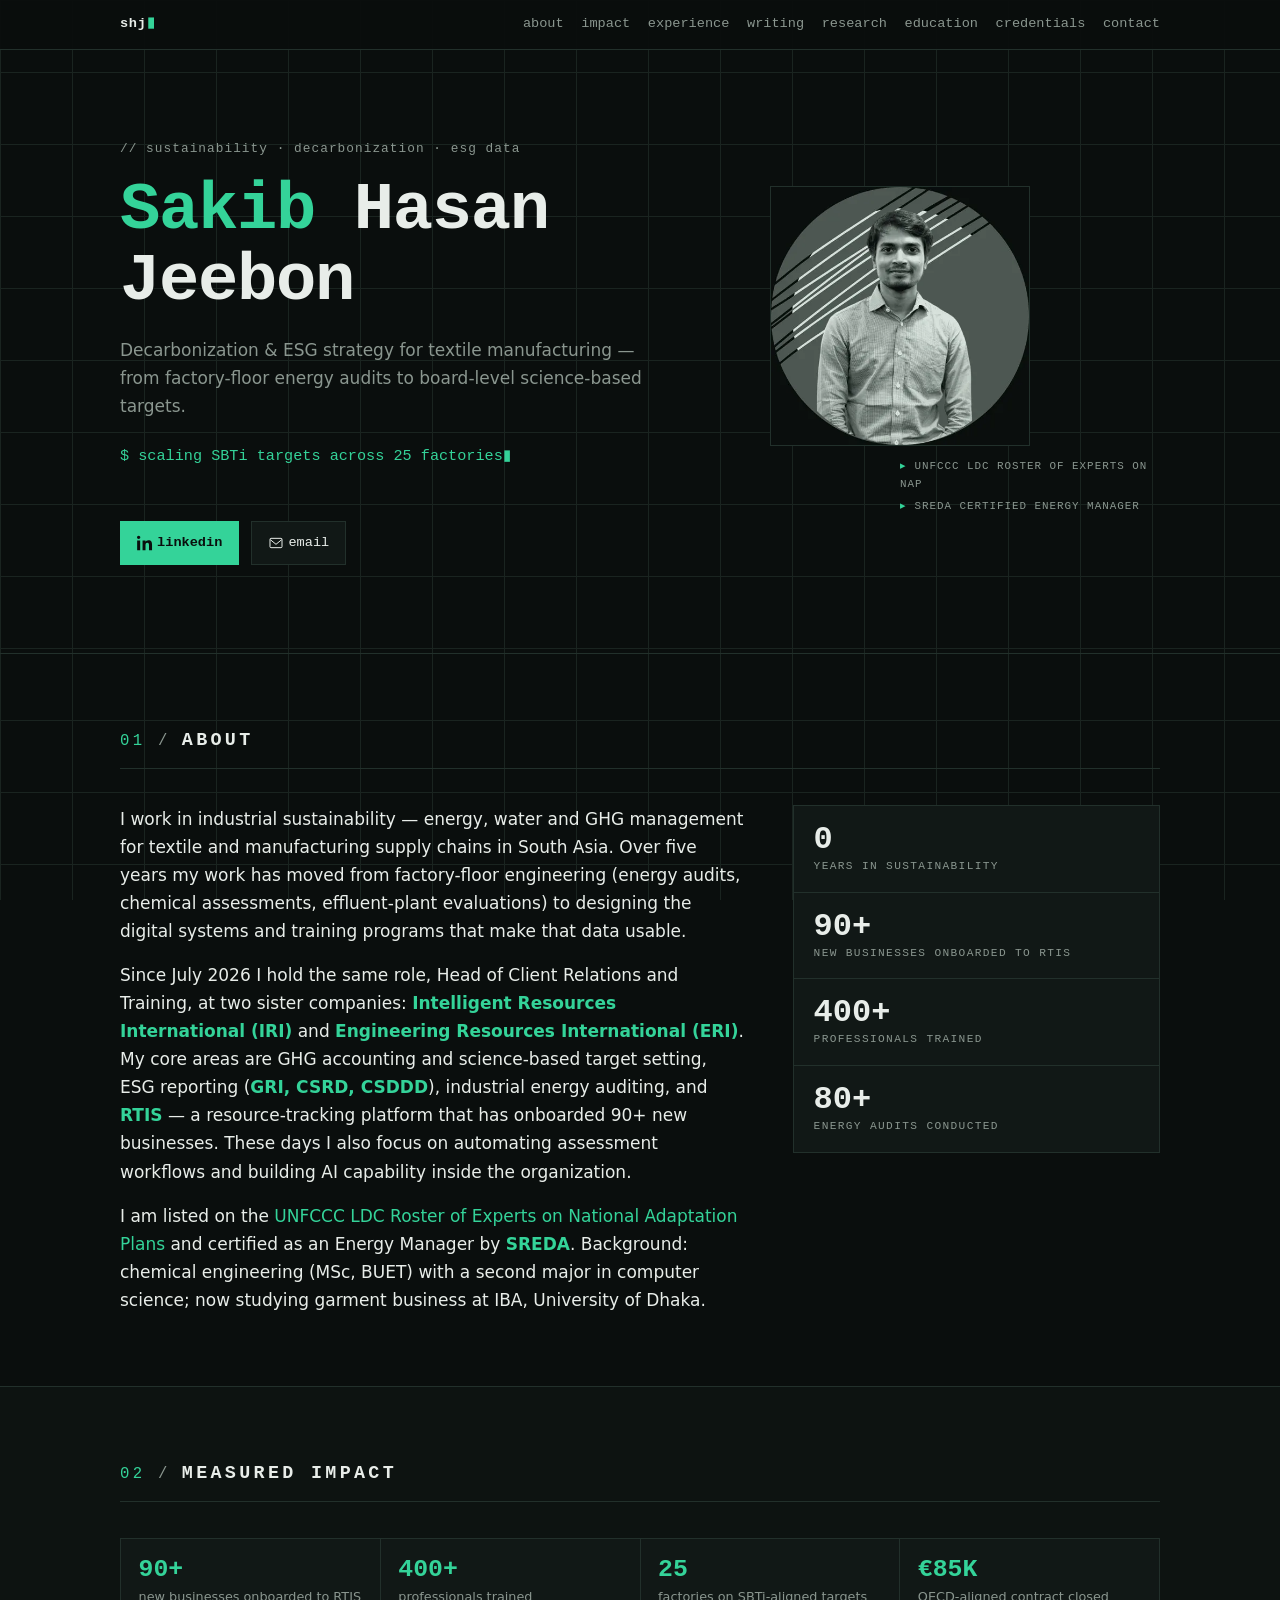
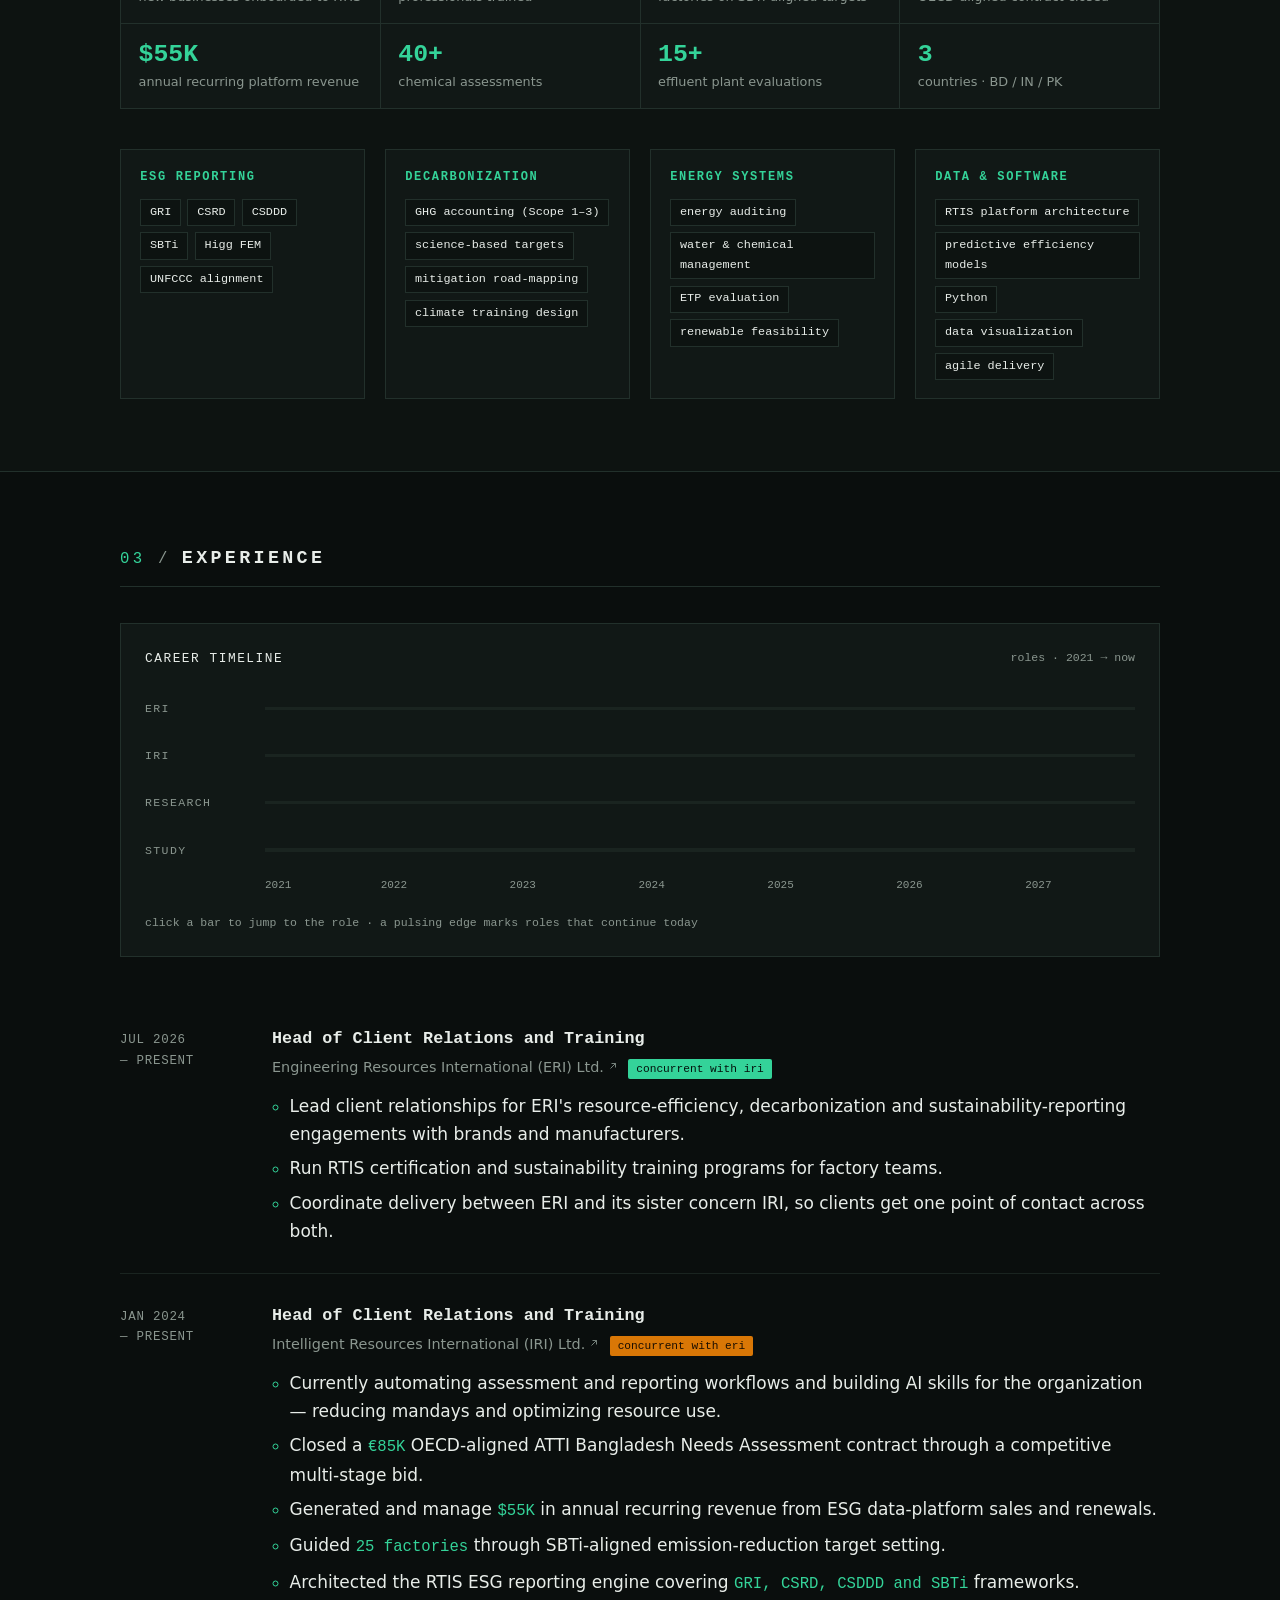
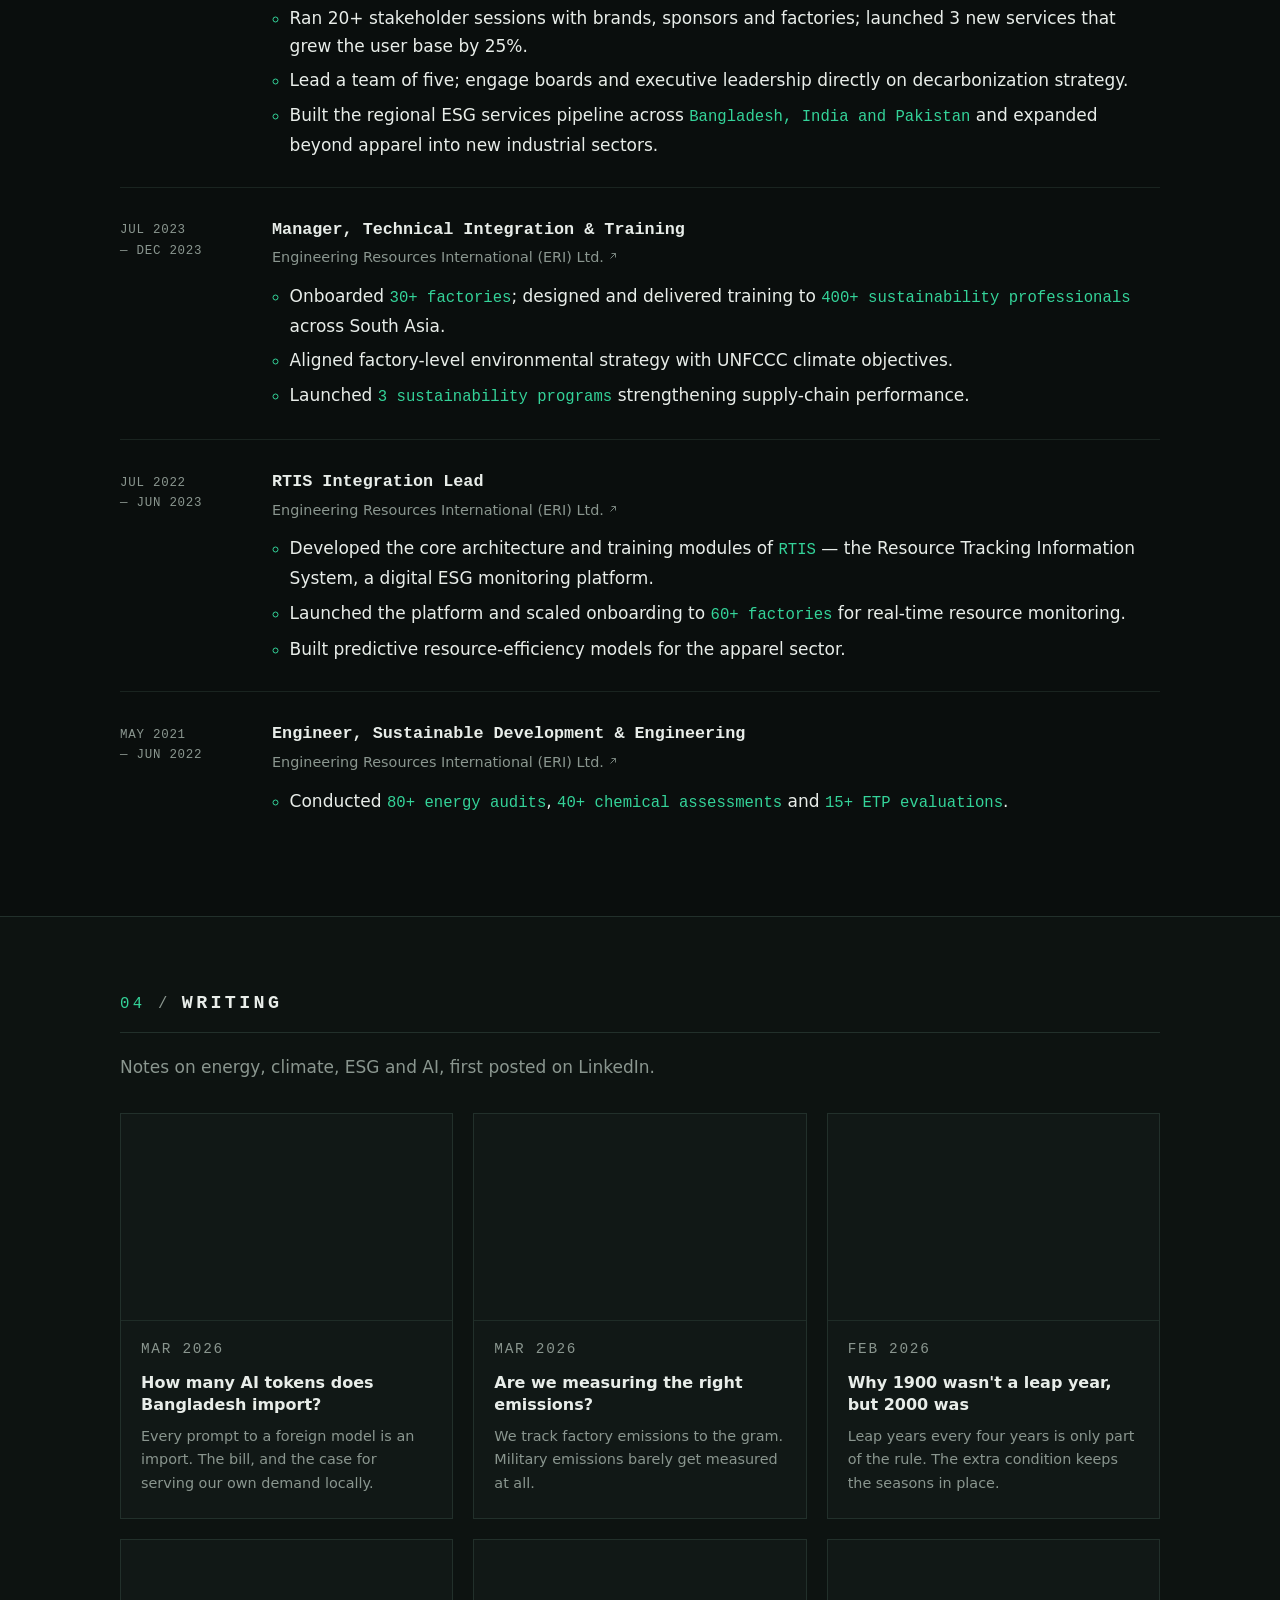
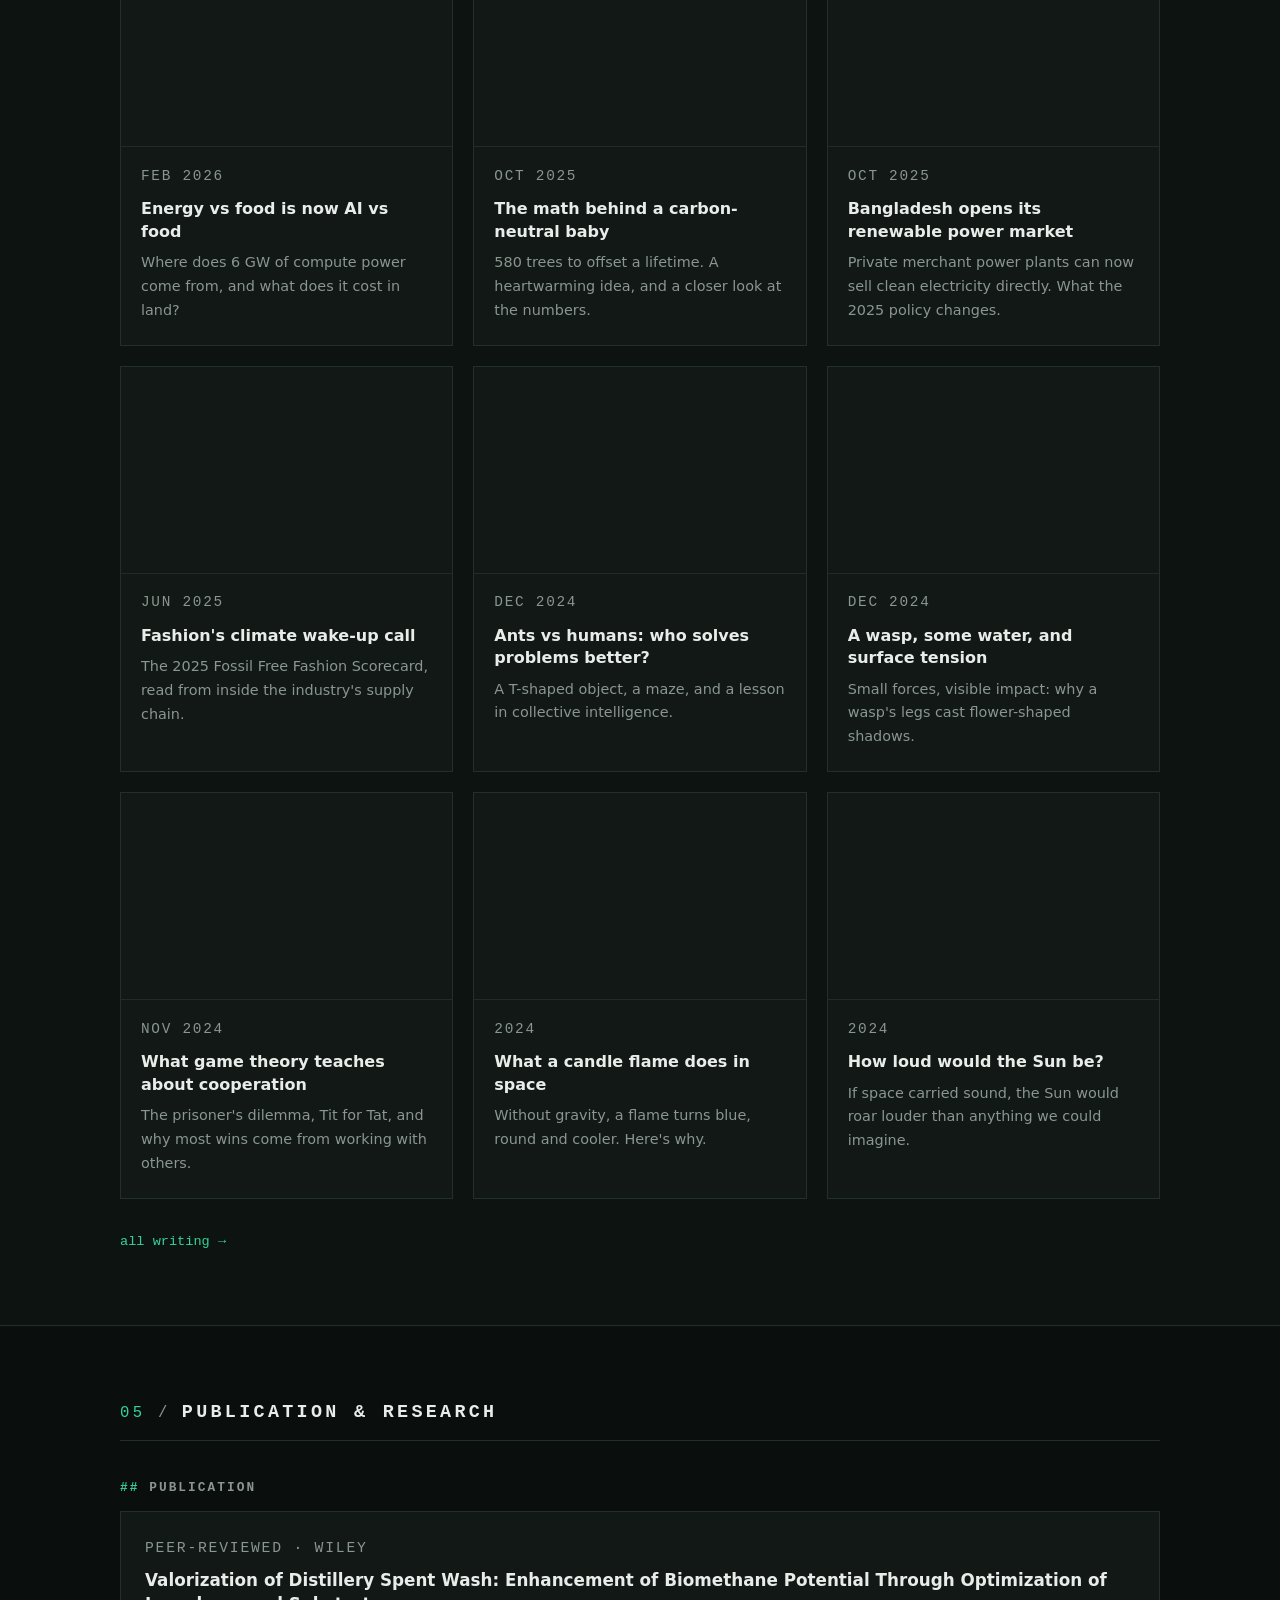
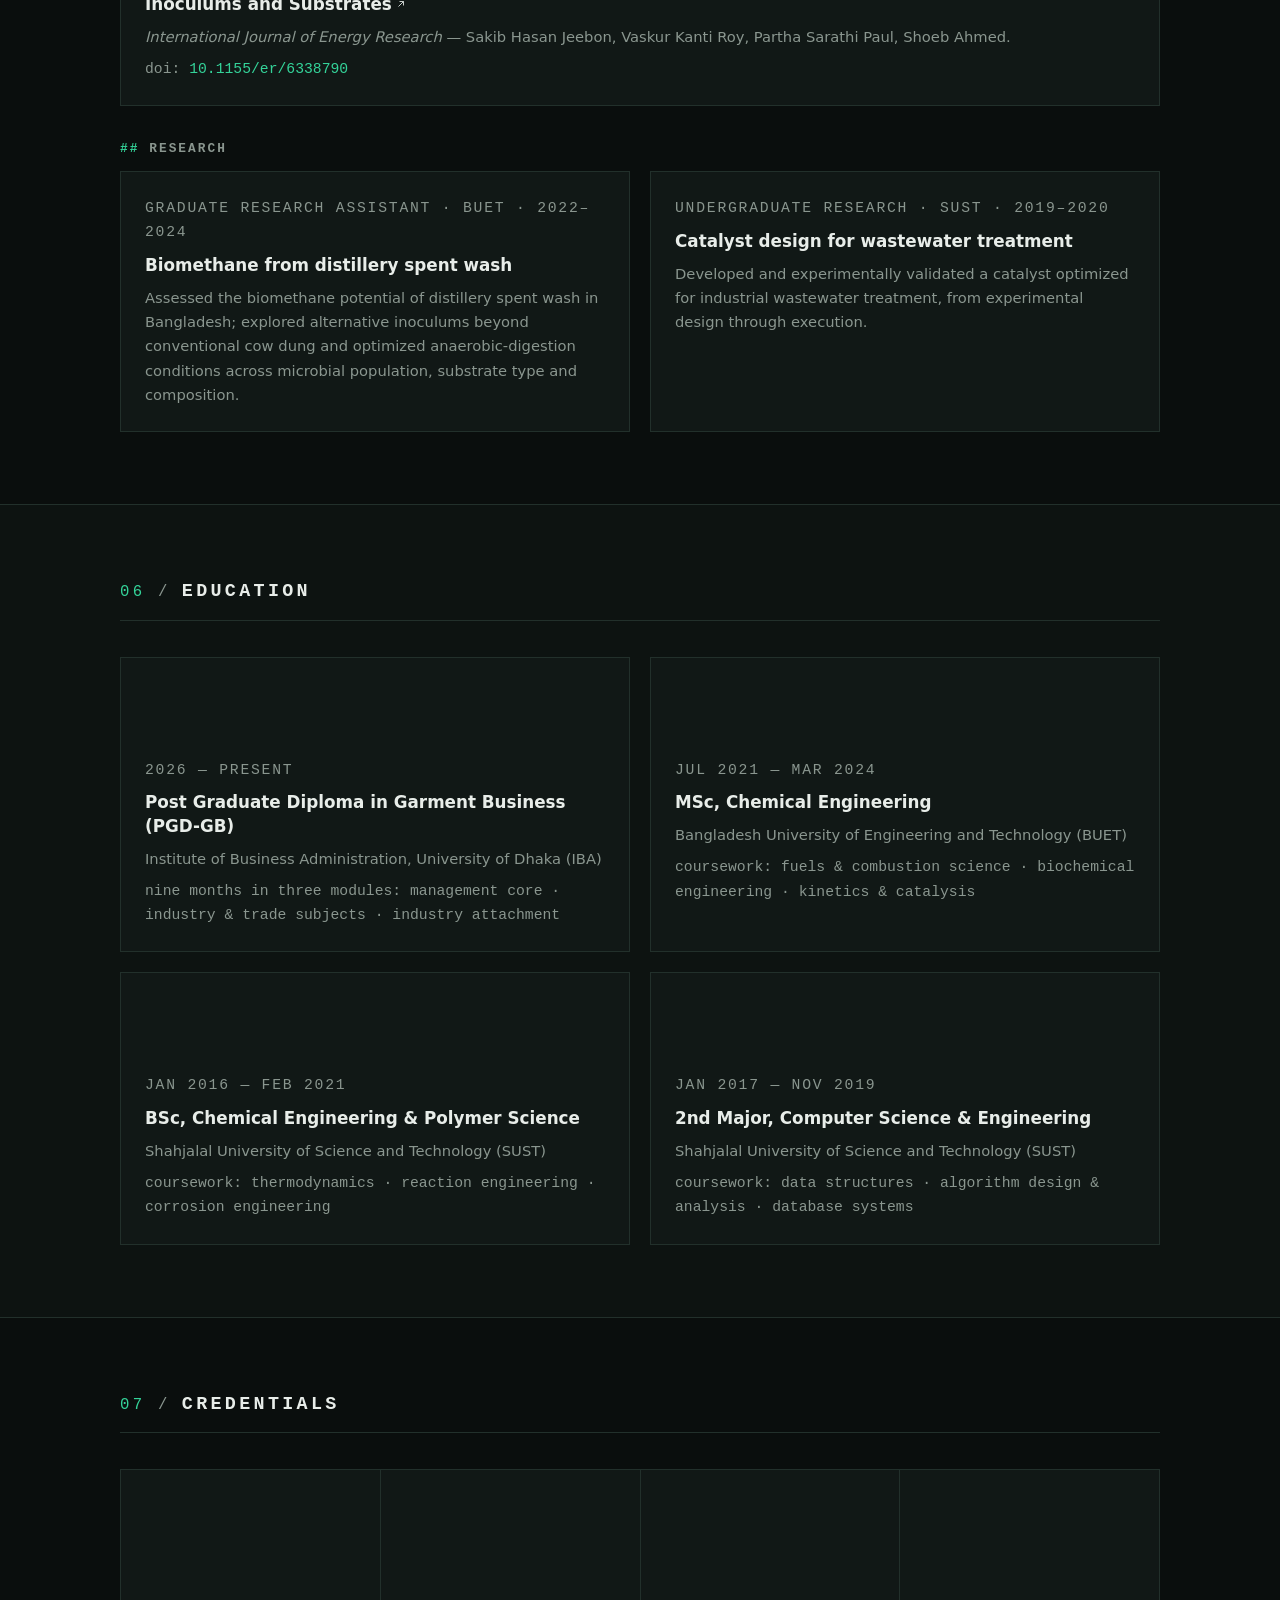
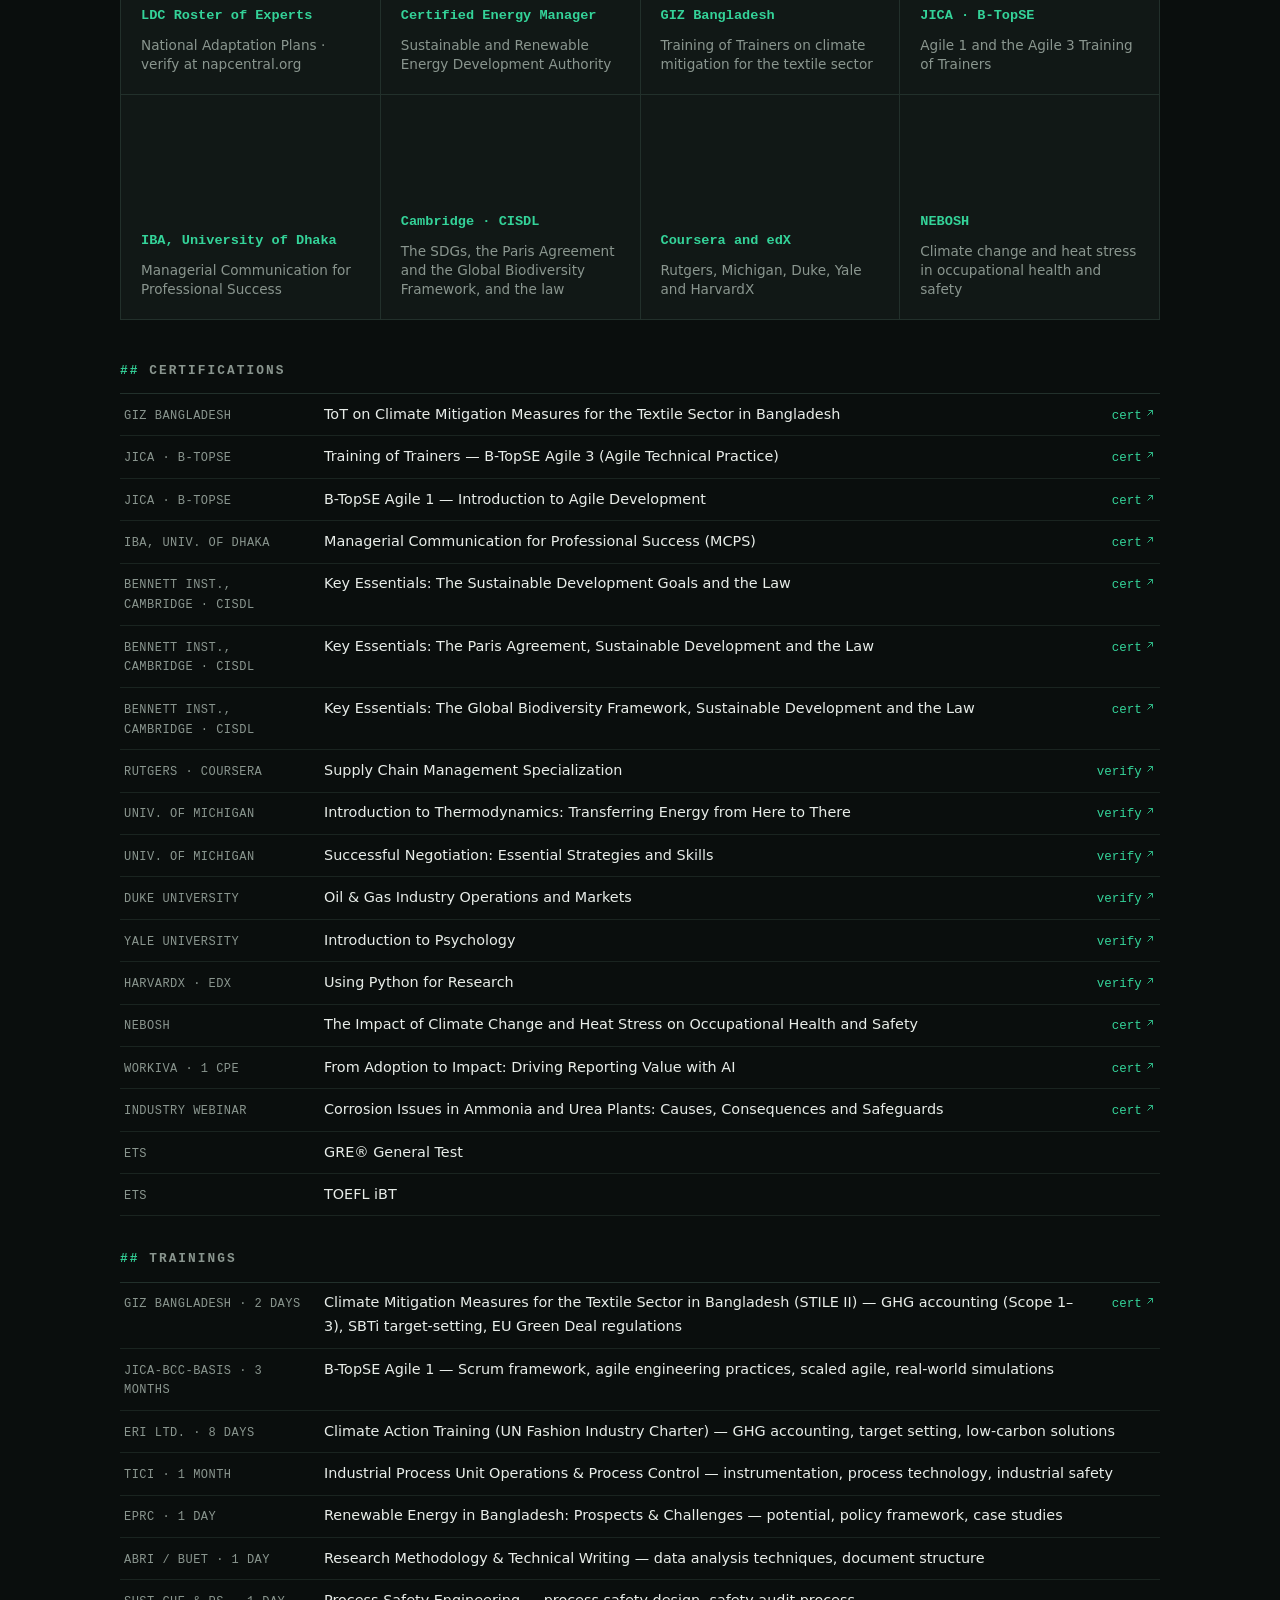
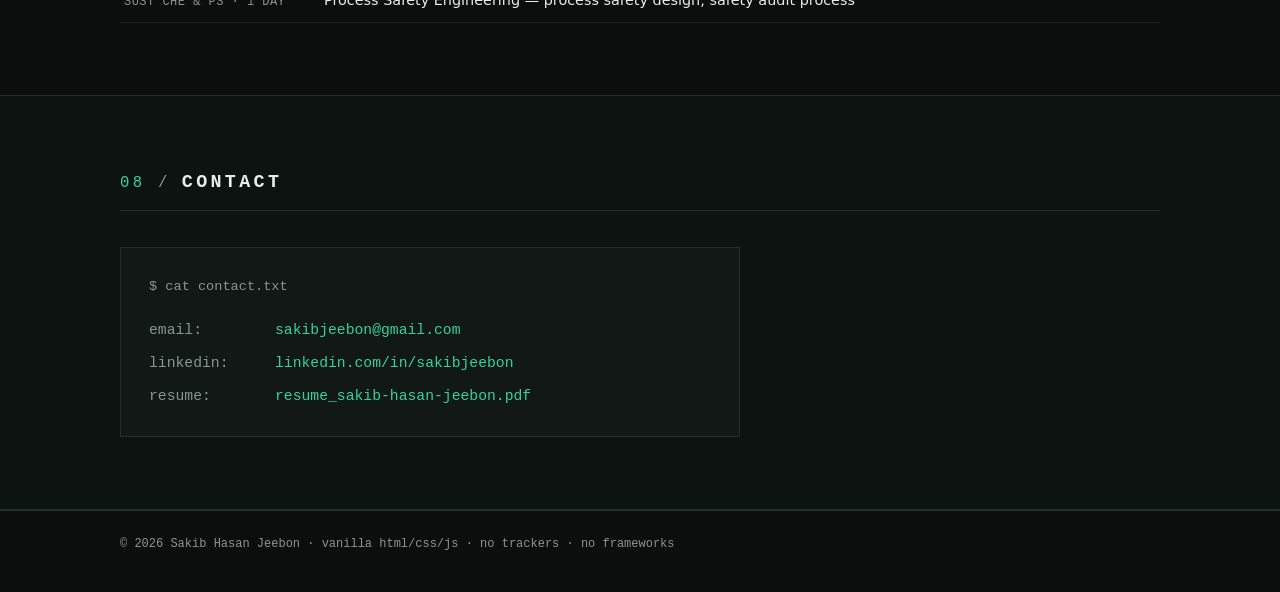
==== commit 8050c70c: "Use the supplied NEBOSH logo in the credentials wall" ====
--- a/index.html
+++ b/index.html
@@ -5,23 +5,20 @@
   <meta http-equiv="Content-Security-Policy" content="default-src 'self'; script-src 'self' 'sha256-qOhFsq0QMV2REqNwk5hGH5bZE9SkX6gt6yeyKdYPv+U='; style-src 'self'; style-src-attr 'unsafe-inline'; img-src 'self' data:; font-src 'self'; connect-src 'self'; object-src 'none'; base-uri 'none'; form-action 'none'">
   <meta name="referrer" content="strict-origin-when-cross-origin">
   <meta name="viewport" content="width=device-width, initial-scale=1">
-  <title>Sakib Hasan Jeebon · Sustainability and decarbonization</title>
-  <meta name="description" content="Sakib Hasan Jeebon leads client relations and training at IRI and ERI in Dhaka: energy audits, the RTIS ESG data platform, science-based targets and ESG reporting for textile manufacturing.">
+  <title>Sakib Hasan Jeebon — Sustainability Professional</title>
+  <meta name="description" content="Sakib Hasan Jeebon — sustainability professional driving decarbonization in textile manufacturing. SBTi target-setting, ESG reporting (GRI, CSRD, CSDDD), energy audits across South Asia.">
   <meta name="author" content="Sakib Hasan Jeebon">
   <link rel="canonical" href="https://sakibjeebon.github.io/">
-  <meta name="theme-color" content="#000000">
+  <meta name="theme-color" content="#0a0e0d">
 
   <meta property="og:type" content="website">
-  <meta property="og:title" content="Sakib Hasan Jeebon · Sustainability and decarbonization">
-  <meta property="og:description" content="Energy audits, ESG data and training for textile manufacturing in South Asia. 90+ businesses onboarded to RTIS · 400+ professionals trained · UNFCCC LDC Expert Roster · SREDA Certified Energy Manager.">
+  <meta property="og:title" content="Sakib Hasan Jeebon — Sustainability Professional">
+  <meta property="og:description" content="Sustainability professional driving decarbonization in textile manufacturing. SBTi, GRI, CSRD, CSDDD · 90+ businesses onboarded to RTIS · UNFCCC LDC Expert Roster · SREDA Certified Energy Manager.">
   <meta property="og:url" content="https://sakibjeebon.github.io/">
   <meta property="og:image" content="https://sakibjeebon.github.io/assets/img/profile-480.jpg">
   <meta name="twitter:card" content="summary">
 
-  <link rel="icon" href="favicon.svg" type="image/svg+xml">
   <link rel="icon" type="image/png" sizes="32x32" href="favicon-32x32.png">
-  <link rel="apple-touch-icon" href="apple-touch-icon.png">
-  <link rel="preload" href="assets/fonts/hanken-grotesk-latin.woff2" as="font" type="font/woff2" crossorigin>
   <link rel="stylesheet" href="assets/css/style.css">
   <script>document.documentElement.classList.add("js")</script>
   <script defer src="assets/js/main.js"></script>
@@ -50,114 +47,166 @@
   </script>
 </head>
 <body>
-<a class="skip" href="#main">Skip to content</a>
-
-<header class="site-head" id="head">
-  <a class="brand" href="#top" aria-label="Sakib Hasan Jeebon, back to top">
-    <svg viewBox="0 2 64 40" aria-hidden="true"><path class="logo-line" pathLength="1" d="M20 10H10a6 6 0 0 0 0 12h4a6 6 0 0 1 0 12H4"/><path class="logo-line" pathLength="1" d="M27 8v28M41 8v28M27 22h14"/><path class="logo-line" pathLength="1" d="M48 10h12v18a6 6 0 0 1-12 0"/></svg>
-    <span class="brand-name">Sakib Hasan Jeebon</span>
-  </a>
-  <button class="nav-toggle" type="button" aria-expanded="false" aria-controls="nav-links">Menu</button>
-  <ul class="nav-links" id="nav-links">
-    <li><a href="#about">About</a></li>
-    <li><a href="#experience">Work</a></li>
-    <li><a href="#writing">Writing</a></li>
-    <li><a href="#credentials">Credentials</a></li>
-    <li><a href="#contact">Contact</a></li>
-  </ul>
+
+<svg width="0" height="0" style="position:absolute" aria-hidden="true">
+  <defs>
+    <symbol id="i-mail" viewBox="0 0 24 24"><path fill="none" stroke="currentColor" stroke-width="1.5" d="M3 6.5A1.5 1.5 0 0 1 4.5 5h15A1.5 1.5 0 0 1 21 6.5v11a1.5 1.5 0 0 1-1.5 1.5h-15A1.5 1.5 0 0 1 3 17.5v-11Zm.5.5 8.5 7 8.5-7"/></symbol>
+    <symbol id="i-linkedin" viewBox="0 0 24 24"><path fill="currentColor" d="M4.98 3.5C4.98 4.88 3.87 6 2.5 6S0 4.88 0 3.5 1.12 1 2.5 1s2.48 1.12 2.48 2.5ZM.22 8.09h4.56V23H.22V8.09ZM8.34 8.09h4.37v2.04h.06c.61-1.16 2.1-2.38 4.32-2.38 4.62 0 5.47 3.04 5.47 7v8.25h-4.55v-7.32c0-1.75-.03-4-2.44-4-2.44 0-2.81 1.9-2.81 3.87V23H8.34V8.09Z"/></symbol>
+    <symbol id="i-download" viewBox="0 0 24 24"><path fill="none" stroke="currentColor" stroke-width="1.5" d="M12 3v12m0 0 5-5m-5 5-5-5M4 19h16"/></symbol>
+    <symbol id="i-ext" viewBox="0 0 24 24"><path fill="none" stroke="currentColor" stroke-width="1.7" d="M7 17 17 7m0 0H9m8 0v8"/></symbol>
+    <symbol id="i-doc" viewBox="0 0 24 24"><path fill="none" stroke="currentColor" stroke-width="1.5" d="M6 2.5h8L19 7.5v14H6v-19ZM13.5 3v5h5M9 12h7M9 15.5h7M9 19h4"/></symbol>
+  </defs>
+</svg>
+
+<header class="nav" id="header">
+  <nav aria-label="Main">
+    <a class="nav-brand" href="#top">shj<span class="cursor-block">▮</span></a>
+    <div class="nav-links">
+      <a href="#about">about</a>
+      <a href="#impact">impact</a>
+      <a href="#experience">experience</a>
+      <a href="#writing">writing</a>
+      <a href="#research">research</a>
+      <a href="#education">education</a>
+      <a href="#certification">credentials</a>
+      <a href="#contacts">contact</a>
+    </div>
+  </nav>
 </header>
 
-<main id="main">
-
-  <!-- Hero -->
-  <section class="hero" id="top" aria-label="Introduction">
-    <div class="hero-panel">
-      <h1><span class="line"><span><span class="given">Sakib</span> Hasan</span></span><span class="line"><span>Jeebon</span></span></h1>
-      <div class="hero-foot">
-        <p>I help textile manufacturers cut energy and emissions, from factory-floor audits to science-based targets.</p>
-        <a class="btn" href="#experience">See my work <svg class="ic" viewBox="0 0 24 24" aria-hidden="true"><path fill="none" stroke="currentColor" stroke-width="2" d="M5 12h14m0 0-6-6m6 6-6 6"/></svg></a>
-      </div>
-      <div class="hero-photo"><img src="assets/img/sakib-cutout.webp" width="291" height="440" alt="Sakib Hasan Jeebon" fetchpriority="high" decoding="async"></div>
-    </div>
-  </section>
-
-  <!-- About -->
-  <section class="chapter c-mint about" id="about" aria-labelledby="about-h">
-    <div class="wrap">
-      <h2 id="about-h" class="rise">Energy, water and carbon, counted.</h2>
-      <div class="about-cols">
-        <div class="rise">
-          <h3>What I do</h3>
-          <p>Industrial sustainability: energy, water and greenhouse-gas management for textile and garment supply chains in Bangladesh, India and Pakistan. I started on the factory floor with energy audits, chemical assessments and effluent-plant evaluations.</p>
-        </div>
-        <div class="rise" style="--i:1">
-          <h3>Two companies, one role</h3>
-          <p>Since July 2026 I hold the same title at two sister companies. At IRI I lead client relations, training and ESG platform sales; at ERI I do the same for its resource-efficiency, decarbonization and reporting services.</p>
-        </div>
-        <div class="rise" style="--i:2">
-          <h3>What I'm building</h3>
-          <p>RTIS, the resource-tracking and ESG data platform, and the training that makes its numbers usable. I'm automating assessment work with AI, and studying garment business at IBA, University of Dhaka.</p>
-        </div>
-      </div>
-      <div class="focus">
-        <div class="rise"><h3>ESG reporting</h3><ul><li>GRI, CSRD and CSDDD</li><li>SBTi target setting</li><li>Higg FEM</li><li>UNFCCC alignment</li></ul></div>
-        <div class="rise" style="--i:1"><h3>Decarbonization</h3><ul><li>GHG accounting, Scope 1–3</li><li>Mitigation road-mapping</li><li>Climate training design</li></ul></div>
-        <div class="rise" style="--i:2"><h3>Energy and resources</h3><ul><li>Industrial energy auditing</li><li>Water and chemical management</li><li>ETP evaluation</li><li>Renewable feasibility</li></ul></div>
-        <div class="rise" style="--i:3"><h3>Data and software</h3><ul><li>RTIS platform architecture</li><li>Predictive efficiency models</li><li>Python, data visualization</li><li>AI workflow automation</li></ul></div>
-      </div>
-      <a class="btn rise" href="#experience">The track record <svg class="ic" viewBox="0 0 24 24" aria-hidden="true"><path fill="none" stroke="currentColor" stroke-width="2" d="M5 12h14m0 0-6-6m6 6-6 6"/></svg></a>
-    </div>
-  </section>
-
-  <!-- Track record -->
-  <section class="chapter c-orange record" id="record" aria-labelledby="record-h">
-    <span id="impact" aria-hidden="true"></span>
-    <div class="wrap">
-      <h2 id="record-h" class="vh">Track record</h2>
-      <div class="figs">
-        <p class="rise"><span class="fig"><span class="count" data-target="400">400</span>+</span>professionals trained in GHG accounting, RTIS and resource efficiency</p>
-        <p class="rise" style="--i:1"><span class="fig"><span class="count" data-target="90">90</span>+</span>new businesses onboarded to the RTIS platform</p>
-        <p class="rise" style="--i:2"><span class="fig"><span class="count" data-target="80">80</span>+</span>industrial energy audits in textile and garment factories</p>
-        <p class="rise" style="--i:3"><span class="fig"><span class="count" data-target="25">25</span></span>factories guided to SBTi-aligned targets</p>
-      </div>
-      <div class="record-more">
-        <div class="rise"><strong>€85K</strong>OECD-aligned needs assessment contract, won through a multi-stage bid</div>
-        <div class="rise" style="--i:1"><strong>$55K</strong>annual recurring revenue from ESG platform sales and renewals</div>
-        <div class="rise" style="--i:2"><strong>40+ and 15+</strong>chemical assessments and effluent plant evaluations</div>
-        <div class="rise" style="--i:3"><strong>3 countries</strong>Bangladesh, India and Pakistan</div>
-      </div>
-    </div>
-  </section>
-
-  <!-- Experience -->
-  <section class="chapter c-grey experience" id="experience" aria-labelledby="exp-h">
-    <div class="wrap">
-      <h2 id="exp-h" class="chapter-head rise">Experience</h2>
-
-      <figure class="lanes" id="lanes" aria-label="Career timeline from 2021 to 2027. ERI: Engineer May 2021 to June 2022, RTIS Integration Lead July 2022 to June 2023, Manager July to December 2023, Head of Client Relations and Training from July 2026. IRI: Head of Client Relations and Training from January 2024. Research: Graduate Research Assistant at BUET April 2022 to March 2024. Study: MSc at BUET July 2021 to March 2024; PGD in Garment Business at IBA from November 2026.">
+<main id="top">
+
+  <!-- ===== Hero ===== -->
+  <section class="hero" aria-label="Introduction">
+    <canvas id="datagrid" aria-hidden="true"></canvas>
+    <div class="wrap hero-grid">
+      <div class="hero-text">
+        <p class="kicker">// sustainability &middot; decarbonization &middot; esg data</p>
+        <h1><span class="given">Sakib</span> Hasan<br>Jeebon</h1>
+        <p class="hero-role">Decarbonization &amp; ESG strategy for textile manufacturing —
+          from factory-floor energy audits to board-level science-based targets.</p>
+        <p class="typer-line" aria-live="off">$ <span id="typer">scaling SBTi targets across 25 factories</span><span class="cursor-block">▮</span></p>
+        <div class="hero-cta">
+          <a class="btn btn-solid" href="https://www.linkedin.com/in/sakibjeebon" target="_blank" rel="noopener noreferrer">
+            <svg class="ic" aria-hidden="true"><use href="#i-linkedin"/></svg>linkedin</a>
+          <a class="btn" href="mailto:sakibjeebon@gmail.com">
+            <svg class="ic" aria-hidden="true"><use href="#i-mail"/></svg>email</a>
+        </div>
+      </div>
+      <figure class="hero-photo">
+        <img src="assets/img/profile-480.webp" width="480" height="480" alt="Portrait of Sakib Hasan Jeebon" fetchpriority="high" decoding="async">
+        <figcaption class="mono-caption">
+          <span>UNFCCC LDC ROSTER OF EXPERTS ON NAP</span>
+          <span>SREDA CERTIFIED ENERGY MANAGER</span>
+        </figcaption>
+      </figure>
+    </div>
+  </section>
+
+  <!-- ===== About ===== -->
+  <section id="about" class="section">
+    <div class="wrap">
+      <h2><span class="idx">01</span>about</h2>
+      <div class="about-grid">
+        <div class="about-copy">
+          <p>I work in industrial sustainability — energy, water and GHG management for
+            textile and manufacturing supply chains in South Asia. Over five years my work
+            has moved from factory-floor engineering (energy audits, chemical assessments,
+            effluent-plant evaluations) to designing the digital systems and training
+            programs that make that data usable.</p>
+          <p>Since July 2026 I hold the same role, Head of Client Relations and Training,
+            at two sister companies: <strong>Intelligent Resources International (IRI)</strong>
+            and <strong>Engineering Resources International (ERI)</strong>. My core areas are
+            GHG accounting and science-based target setting, ESG reporting
+            (<strong>GRI, CSRD, CSDDD</strong>), industrial energy auditing, and
+            <strong>RTIS</strong> — a resource-tracking platform that has onboarded 90+ new
+            businesses. These days I also focus on automating assessment workflows and
+            building AI capability inside the organization.</p>
+          <p>I am listed on the <a href="https://www.napcentral.org/node/172" target="_blank" rel="noopener noreferrer">UNFCCC
+            LDC Roster of Experts on National Adaptation Plans</a> and certified as an
+            Energy Manager by <strong>SREDA</strong>. Background: chemical engineering
+            (MSc, BUET) with a second major in computer science; now studying garment
+            business at IBA, University of Dhaka.</p>
+        </div>
+        <dl class="stat-strip" aria-label="Headline numbers">
+          <div><dt>years in sustainability</dt><dd><span class="count" data-target="5" data-suffix="+">5+</span></dd></div>
+          <div><dt>new businesses onboarded to RTIS</dt><dd><span class="count" data-target="90" data-suffix="+">90+</span></dd></div>
+          <div><dt>professionals trained</dt><dd><span class="count" data-target="400" data-suffix="+">400+</span></dd></div>
+          <div><dt>energy audits conducted</dt><dd><span class="count" data-target="80" data-suffix="+">80+</span></dd></div>
+        </dl>
+      </div>
+    </div>
+  </section>
+
+  <!-- ===== Impact ===== -->
+  <section id="skills" class="section section-alt">
+    <span id="impact" class="anchor-alias" aria-hidden="true"></span>
+    <div class="wrap">
+      <h2><span class="idx">02</span>measured impact</h2>
+      <div class="impact-grid">
+        <dl class="metric-tiles" aria-label="Delivery metrics">
+          <div><dd><span class="count" data-target="90" data-suffix="+">90+</span></dd><dt>new businesses onboarded to RTIS</dt></div>
+          <div><dd><span class="count" data-target="400" data-suffix="+">400+</span></dd><dt>professionals trained</dt></div>
+          <div><dd><span class="count" data-target="25">25</span></dd><dt>factories on SBTi-aligned targets</dt></div>
+          <div><dd>€<span class="count" data-target="85">85</span>K</dd><dt>OECD-aligned contract closed</dt></div>
+          <div><dd>$<span class="count" data-target="55">55</span>K</dd><dt>annual recurring platform revenue</dt></div>
+          <div><dd><span class="count" data-target="40" data-suffix="+">40+</span></dd><dt>chemical assessments</dt></div>
+          <div><dd><span class="count" data-target="15" data-suffix="+">15+</span></dd><dt>effluent plant evaluations</dt></div>
+          <div><dd><span class="count" data-target="3">3</span></dd><dt>countries &middot; BD / IN / PK</dt></div>
+        </dl>
+      </div>
+
+      <div class="stack" aria-label="Competencies">
+        <div class="stack-group">
+          <h3>esg reporting</h3>
+          <ul><li>GRI</li><li>CSRD</li><li>CSDDD</li><li>SBTi</li><li>Higg FEM</li><li>UNFCCC alignment</li></ul>
+        </div>
+        <div class="stack-group">
+          <h3>decarbonization</h3>
+          <ul><li>GHG accounting (Scope 1–3)</li><li>science-based targets</li><li>mitigation road-mapping</li><li>climate training design</li></ul>
+        </div>
+        <div class="stack-group">
+          <h3>energy systems</h3>
+          <ul><li>energy auditing</li><li>water &amp; chemical management</li><li>ETP evaluation</li><li>renewable feasibility</li></ul>
+        </div>
+        <div class="stack-group">
+          <h3>data &amp; software</h3>
+          <ul><li>RTIS platform architecture</li><li>predictive efficiency models</li><li>Python</li><li>data visualization</li><li>agile delivery</li></ul>
+        </div>
+      </div>
+    </div>
+  </section>
+
+  <!-- ===== Experience ===== -->
+  <section id="experience" class="section">
+    <div class="wrap">
+      <h2><span class="idx">03</span>experience</h2>
+
+      <figure class="tl-card lanes" id="lanes" aria-label="Career timeline from 2021 to 2027. ERI: Engineer May 2021 to June 2022, RTIS Integration Lead July 2022 to June 2023, Manager July to December 2023, Head of Client Relations and Training from July 2026. IRI: Head of Client Relations and Training from January 2024. Research: Graduate Research Assistant at BUET April 2022 to March 2024. Study: MSc at BUET July 2021 to March 2024; PGD in Garment Business at IBA from November 2026.">
+        <figcaption><span class="chart-title">career timeline</span><span class="chart-sub">roles &middot; 2021 → now</span></figcaption>
         <!-- position = months since Jan 2021 / 81 (axis runs Jan 2021 to Sep 2027) -->
-        <div class="lane"><span class="lane-name">ERI</span>
+        <div class="lane"><span class="lane-name">eri</span>
           <div class="lane-track">
-            <a class="seg l-eri" href="#role-eri-eng" style="--s:4.94%;--w:17.28%">Engineer</a>
-            <a class="seg l-eri" href="#role-eri-rtis" style="--s:22.22%;--w:14.81%;transition-delay:.12s">RTIS lead</a>
-            <a class="seg l-eri" href="#role-eri-mgr" style="--s:37.04%;--w:7.41%;transition-delay:.24s">Manager</a>
-            <a class="seg l-eri live" href="#role-eri-head" style="--s:81.48%;--w:6.17%;transition-delay:.48s">Head</a>
-          </div>
-        </div>
-        <div class="lane"><span class="lane-name">IRI</span>
+            <a class="seg l-eri" href="#role-eri-eng" style="--s:4.94%;--w:17.28%">engineer</a>
+            <a class="seg l-eri" href="#role-eri-rtis" style="--s:22.22%;--w:14.81%;transition-delay:.12s">rtis lead</a>
+            <a class="seg l-eri" href="#role-eri-mgr" style="--s:37.04%;--w:7.41%;transition-delay:.24s">manager</a>
+            <a class="seg l-eri live" href="#role-eri-head" style="--s:81.48%;--w:6.17%;transition-delay:.48s">head</a>
+          </div>
+        </div>
+        <div class="lane"><span class="lane-name">iri</span>
           <div class="lane-track">
-            <a class="seg l-iri live" href="#role-iri-head" style="--s:44.44%;--w:43.21%;transition-delay:.36s">Head of Client Relations and Training</a>
-          </div>
-        </div>
-        <div class="lane"><span class="lane-name">Research</span>
+            <a class="seg l-iri live" href="#role-iri-head" style="--s:44.44%;--w:43.21%;transition-delay:.36s">head of client relations &amp; training</a>
+          </div>
+        </div>
+        <div class="lane"><span class="lane-name">research</span>
           <div class="lane-track">
-            <a class="seg l-res" href="#research" style="--s:18.52%;--w:29.63%;transition-delay:.2s">Graduate research, BUET</a>
-          </div>
-        </div>
-        <div class="lane"><span class="lane-name">Study</span>
+            <a class="seg l-res" href="#research" style="--s:18.52%;--w:29.63%;transition-delay:.2s">graduate research &middot; buet</a>
+          </div>
+        </div>
+        <div class="lane"><span class="lane-name">study</span>
           <div class="lane-track">
-            <a class="seg l-study" href="#education" style="--s:7.41%;--w:40.74%;transition-delay:.16s">MSc, BUET</a>
-            <a class="seg l-study live" href="#education" style="--s:86.42%;--w:11.11%;transition-delay:.6s">PGD-GB</a>
+            <a class="seg l-study" href="#education" style="--s:7.41%;--w:40.74%;transition-delay:.16s">msc &middot; buet</a>
+            <a class="seg l-study live" href="#education" style="--s:86.42%;--w:11.11%;transition-delay:.6s">pgd-gb</a>
           </div>
         </div>
         <div class="lanes-axis"><span></span>
@@ -166,74 +215,75 @@
           </div>
         </div>
         <ul class="lanes-legend">
-          <li><span class="dot l-eri"></span><span><b>ERI</b> Engineer, RTIS Integration Lead, Manager, Head of Client Relations and Training</span></li>
-          <li><span class="dot l-iri"></span><span><b>IRI</b> Head of Client Relations and Training</span></li>
-          <li><span class="dot l-res"></span><span><b>Research</b> Graduate research, BUET</span></li>
-          <li><span class="dot l-study"></span><span><b>Study</b> MSc at BUET, PGD in Garment Business at IBA</span></li>
+          <li><span class="dot l-eri"></span><span><b>eri</b> engineer, rtis integration lead, manager, head of client relations &amp; training</span></li>
+          <li><span class="dot l-iri"></span><span><b>iri</b> head of client relations &amp; training</span></li>
+          <li><span class="dot l-res"></span><span><b>research</b> graduate research, buet</span></li>
+          <li><span class="dot l-study"></span><span><b>study</b> msc at buet, pgd in garment business at iba</span></li>
         </ul>
-        <figcaption class="lanes-note">Tap a bar to jump to the role. A pulsing edge marks roles that continue today.</figcaption>
+        <p class="lanes-note">click a bar to jump to the role &middot; a pulsing edge marks roles that continue today</p>
       </figure>
 
-      <ol class="roles">
-        <li class="role" id="role-eri-head">
-          <div class="role-when rise"><strong>Jul 2026 – present</strong>Dhaka, on-site</div>
-          <div class="role-body rise" style="--i:1">
+      <ol class="timeline">
+        <li id="role-eri-head">
+          <div class="t-when">jul 2026<br>— present</div>
+          <div class="t-body">
             <h3>Head of Client Relations and Training</h3>
-            <p class="role-org"><a href="https://eri.bd/" target="_blank" rel="noopener noreferrer">Engineering Resources International (ERI) Ltd.</a><span class="role-tag tag-eri">Concurrent with IRI</span></p>
+            <p class="t-org"><a href="https://eri.bd/" target="_blank" rel="noopener noreferrer">Engineering Resources International (ERI) Ltd.<svg class="ic-s" aria-hidden="true"><use href="#i-ext"/></svg></a><span class="tag tag-eri">concurrent with iri</span></p>
             <ul>
               <li>Lead client relationships for ERI's resource-efficiency, decarbonization and sustainability-reporting engagements with brands and manufacturers.</li>
-              <li>Run RTIS certification and sustainability training programmes for factory teams.</li>
+              <li>Run RTIS certification and sustainability training programs for factory teams.</li>
               <li>Coordinate delivery between ERI and its sister concern IRI, so clients get one point of contact across both.</li>
             </ul>
           </div>
         </li>
-        <li class="role" id="role-iri-head">
-          <div class="role-when rise"><strong>Jan 2024 – present</strong>Dhaka</div>
-          <div class="role-body rise" style="--i:1">
+        <li id="role-iri-head">
+          <div class="t-when">jan 2024<br>— present</div>
+          <div class="t-body">
             <h3>Head of Client Relations and Training</h3>
-            <p class="role-org"><a href="https://iribd.com/" target="_blank" rel="noopener noreferrer">Intelligent Resources International (IRI) Ltd.</a><span class="role-tag tag-iri">Concurrent with ERI</span></p>
+            <p class="t-org"><a href="https://iribd.com/" target="_blank" rel="noopener noreferrer">Intelligent Resources International (IRI) Ltd.<svg class="ic-s" aria-hidden="true"><use href="#i-ext"/></svg></a><span class="tag tag-iri">concurrent with eri</span></p>
             <ul>
-              <li>Automating assessment and reporting workflows and building AI skills across the organisation, cutting mandays and resource use.</li>
-              <li>Closed a <b>€85K</b> OECD-aligned ATTI Bangladesh Needs Assessment contract through a competitive multi-stage bid.</li>
-              <li>Generated and manage <b>$55K</b> in annual recurring revenue from ESG data-platform sales and renewals.</li>
-              <li>Guided <b>25 factories</b> through SBTi-aligned emission-reduction target setting.</li>
-              <li>Architected the RTIS ESG reporting engine covering <b>GRI, CSRD, CSDDD and SBTi</b>.</li>
+              <li>Currently automating assessment and reporting workflows and building AI skills for the organization — reducing mandays and optimizing resource use.</li>
+              <li>Closed a <em>€85K</em> OECD-aligned ATTI Bangladesh Needs Assessment contract through a competitive multi-stage bid.</li>
+              <li>Generated and manage <em>$55K</em> in annual recurring revenue from ESG data-platform sales and renewals.</li>
+              <li>Guided <em>25 factories</em> through SBTi-aligned emission-reduction target setting.</li>
+              <li>Architected the RTIS ESG reporting engine covering <em>GRI, CSRD, CSDDD and SBTi</em> frameworks.</li>
               <li>Ran 20+ stakeholder sessions with brands, sponsors and factories; launched 3 new services that grew the user base by 25%.</li>
-              <li>Lead a team of five; built the regional ESG services pipeline across <b>Bangladesh, India and Pakistan</b> and beyond apparel into new industrial sectors.</li>
+              <li>Lead a team of five; engage boards and executive leadership directly on decarbonization strategy.</li>
+              <li>Built the regional ESG services pipeline across <em>Bangladesh, India and Pakistan</em> and expanded beyond apparel into new industrial sectors.</li>
             </ul>
           </div>
         </li>
-        <li class="role" id="role-eri-mgr">
-          <div class="role-when rise"><strong>Jul 2023 – Dec 2023</strong></div>
-          <div class="role-body rise" style="--i:1">
-            <h3>Manager, Technical Integration and Training</h3>
-            <p class="role-org"><a href="https://eri.bd/" target="_blank" rel="noopener noreferrer">Engineering Resources International (ERI) Ltd.</a></p>
+        <li id="role-eri-mgr">
+          <div class="t-when">jul 2023<br>— dec 2023</div>
+          <div class="t-body">
+            <h3>Manager, Technical Integration &amp; Training</h3>
+            <p class="t-org"><a href="https://eri.bd/" target="_blank" rel="noopener noreferrer">Engineering Resources International (ERI) Ltd.<svg class="ic-s" aria-hidden="true"><use href="#i-ext"/></svg></a></p>
             <ul>
-              <li>Onboarded <b>30+ factories</b>; designed and delivered training to <b>400+ sustainability professionals</b> across South Asia.</li>
+              <li>Onboarded <em>30+ factories</em>; designed and delivered training to <em>400+ sustainability professionals</em> across South Asia.</li>
               <li>Aligned factory-level environmental strategy with UNFCCC climate objectives.</li>
-              <li>Launched <b>3 sustainability programmes</b> strengthening supply-chain performance.</li>
+              <li>Launched <em>3 sustainability programs</em> strengthening supply-chain performance.</li>
             </ul>
           </div>
         </li>
-        <li class="role" id="role-eri-rtis">
-          <div class="role-when rise"><strong>Jul 2022 – Jun 2023</strong></div>
-          <div class="role-body rise" style="--i:1">
+        <li id="role-eri-rtis">
+          <div class="t-when">jul 2022<br>— jun 2023</div>
+          <div class="t-body">
             <h3>RTIS Integration Lead</h3>
-            <p class="role-org"><a href="https://eri.bd/" target="_blank" rel="noopener noreferrer">Engineering Resources International (ERI) Ltd.</a></p>
+            <p class="t-org"><a href="https://eri.bd/" target="_blank" rel="noopener noreferrer">Engineering Resources International (ERI) Ltd.<svg class="ic-s" aria-hidden="true"><use href="#i-ext"/></svg></a></p>
             <ul>
-              <li>Developed the core architecture and training modules of <b>RTIS</b>, the Resource Tracking Information System for ESG monitoring.</li>
-              <li>Launched the platform and scaled onboarding to <b>60+ factories</b> for real-time resource monitoring.</li>
+              <li>Developed the core architecture and training modules of <em>RTIS</em> — the Resource Tracking Information System, a digital ESG monitoring platform.</li>
+              <li>Launched the platform and scaled onboarding to <em>60+ factories</em> for real-time resource monitoring.</li>
               <li>Built predictive resource-efficiency models for the apparel sector.</li>
             </ul>
           </div>
         </li>
-        <li class="role" id="role-eri-eng">
-          <div class="role-when rise"><strong>May 2021 – Jun 2022</strong></div>
-          <div class="role-body rise" style="--i:1">
-            <h3>Engineer, Sustainable Development and Engineering</h3>
-            <p class="role-org"><a href="https://eri.bd/" target="_blank" rel="noopener noreferrer">Engineering Resources International (ERI) Ltd.</a></p>
+        <li id="role-eri-eng">
+          <div class="t-when">may 2021<br>— jun 2022</div>
+          <div class="t-body">
+            <h3>Engineer, Sustainable Development &amp; Engineering</h3>
+            <p class="t-org"><a href="https://eri.bd/" target="_blank" rel="noopener noreferrer">Engineering Resources International (ERI) Ltd.<svg class="ic-s" aria-hidden="true"><use href="#i-ext"/></svg></a></p>
             <ul>
-              <li>Conducted <b>80+ energy audits</b>, <b>40+ chemical assessments</b> and <b>15+ effluent treatment plant evaluations</b> in textile and garment factories.</li>
+              <li>Conducted <em>80+ energy audits</em>, <em>40+ chemical assessments</em> and <em>15+ ETP evaluations</em>.</li>
             </ul>
           </div>
         </li>
@@ -241,189 +291,292 @@
     </div>
   </section>
 
-  <!-- Writing -->
-  <section class="chapter c-black writing" id="writing" aria-labelledby="writing-h">
-    <div class="tiles">
-      <div class="tile head rise">
-        <div><h2 id="writing-h">Writing</h2><p>Notes on energy, climate, ESG and AI, first posted on LinkedIn.</p></div>
-      </div>
-      <a class="tile t-orange rise" href="writing/ai-token-import.html"><span class="tile-fig">৳16&nbsp;cr</span><span class="tile-cap">How many AI tokens does Bangladesh import?<span class="tile-when">Mar 2026</span></span></a>
-      <a class="tile photo rise" style="--i:1" href="writing/measuring-the-right-emissions.html"><img src="assets/img/writing/measuring-the-right-emissions-480.webp" srcset="assets/img/writing/measuring-the-right-emissions-480.webp 480w, assets/img/writing/measuring-the-right-emissions-960.webp 960w" sizes="(max-width: 760px) 50vw, (max-width: 1100px) 33vw, 25vw" alt="" loading="lazy" width="1024" height="1024"><span class="tile-cap">Are we measuring the right emissions?<span class="tile-when">Mar 2026</span></span></a>
-      <a class="tile t-mint rise" href="writing/leap-year-rule.html"><span class="tile-fig">÷400</span><span class="tile-cap">Why 1900 wasn't a leap year, but 2000 was<span class="tile-when">Feb 2026</span></span></a>
-      <a class="tile photo rise" style="--i:1" href="writing/ai-vs-food.html"><img src="assets/img/writing/ai-vs-food-480.webp" srcset="assets/img/writing/ai-vs-food-480.webp 480w, assets/img/writing/ai-vs-food-800.webp 800w" sizes="(max-width: 760px) 50vw, (max-width: 1100px) 33vw, 25vw" alt="" loading="lazy" width="800" height="1200"><span class="tile-cap">Energy vs food is now AI vs food<span class="tile-when">Feb 2026</span></span></a>
-      <a class="tile t-white rise" style="--i:2" href="writing/carbon-neutral-baby.html"><span class="tile-fig">580</span><span class="tile-cap">The math behind a carbon-neutral baby<span class="tile-when">Oct 2025</span></span></a>
-      <a class="tile photo rise" style="--i:3" href="writing/bangladesh-renewable-market.html"><img src="assets/img/writing/bangladesh-renewable-market-480.webp" srcset="assets/img/writing/bangladesh-renewable-market-480.webp 480w, assets/img/writing/bangladesh-renewable-market-960.webp 960w" sizes="(max-width: 760px) 50vw, (max-width: 1100px) 33vw, 25vw" alt="" loading="lazy" width="1200" height="1200"><span class="tile-cap">Bangladesh opens its renewable power market<span class="tile-when">Oct 2025</span></span></a>
-      <a class="tile t-grey rise" href="writing/ants-vs-humans.html"><span class="tile-fig">T</span><span class="tile-cap">Ants vs humans: who solves problems better?<span class="tile-when">Dec 2024</span></span></a>
-      <a class="tile photo rise" style="--i:1" href="writing/fossil-free-fashion-scorecard.html"><img src="assets/img/writing/fossil-free-fashion-scorecard-480.webp" srcset="assets/img/writing/fossil-free-fashion-scorecard-480.webp 480w, assets/img/writing/fossil-free-fashion-scorecard-960.webp 960w" sizes="(max-width: 760px) 50vw, (max-width: 1100px) 33vw, 25vw" alt="" loading="lazy" width="1200" height="1200"><span class="tile-cap">Fashion's climate wake-up call<span class="tile-when">Jun 2025</span></span></a>
-      <a class="tile t-orange rise" style="--i:2" href="writing/game-theory.html"><span class="tile-fig">2×2</span><span class="tile-cap">What game theory teaches about cooperation<span class="tile-when">Nov 2024</span></span></a>
-      <a class="tile photo rise" style="--i:3" href="writing/surface-tension.html"><img src="assets/img/writing/surface-tension-480.webp" srcset="assets/img/writing/surface-tension-480.webp 480w, assets/img/writing/surface-tension-599.webp 599w" sizes="(max-width: 760px) 50vw, (max-width: 1100px) 33vw, 25vw" alt="" loading="lazy" width="599" height="899"><span class="tile-cap">A wasp, some water, and surface tension<span class="tile-when">Dec 2024</span></span></a>
-      <a class="tile t-mint rise" href="writing/sound-of-the-sun.html"><span class="tile-fig">290&nbsp;dB</span><span class="tile-cap">How loud would the Sun be?<span class="tile-when">2024</span></span></a>
-      <a class="tile photo rise" style="--i:1" href="writing/candle-flame-in-space.html"><img src="assets/img/writing/candle-flame-in-space-480.webp" srcset="assets/img/writing/candle-flame-in-space-480.webp 480w, assets/img/writing/candle-flame-in-space-960.webp 960w" sizes="(max-width: 760px) 50vw, (max-width: 1100px) 33vw, 25vw" alt="" loading="lazy" width="1041" height="812"><span class="tile-cap">What a candle flame does in space<span class="tile-when">2024</span></span></a>
-      <a class="tile more rise" style="--i:2" href="writing/">All writing <svg class="ic" viewBox="0 0 24 24" aria-hidden="true"><path fill="none" stroke="currentColor" stroke-width="2" d="M5 12h14m0 0-6-6m6 6-6 6"/></svg></a>
-    </div>
-  </section>
-
-  <!-- Statement + fieldwork -->
-  <section class="chapter c-mint stair" id="fieldwork" aria-labelledby="stair-h">
-    <div class="wrap">
-      <div class="stair-top">
-        <h2 id="stair-h" class="rise"><span>Between knowing and doing</span> <span>is where I work.</span></h2>
-        <p class="stair-note rise" style="--i:1">Plant visits, trainings and workshops, from Dhaka's water treatment plants to climate and Agile courses. Most of the technical content is familiar; the distance between it and factory practice is the lesson.</p>
-      </div>
-      <div class="stair-pics">
-        <figure class="rise"><img src="assets/img/writing/wasa-visit-crop-480.webp" srcset="assets/img/writing/wasa-visit-crop-480.webp 480w, assets/img/writing/wasa-visit-crop-960.webp 960w" sizes="(max-width: 760px) 50vw, 25vw" alt="Sakib and a colleague in the control room of the WASA Sayedabad water treatment plant" width="1400" height="868" loading="lazy" decoding="async"><figcaption>WASA Sayedabad Water Treatment Plant</figcaption></figure>
-        <figure class="rise" style="--i:1"><img src="assets/img/writing/basis-agile-crop-480.webp" srcset="assets/img/writing/basis-agile-crop-480.webp 480w, assets/img/writing/basis-agile-crop-960.webp 960w" sizes="(max-width: 760px) 50vw, 25vw" alt="Participants of the B-TopSE Agile 1 workshop at BITM, organised by BCC, BASIS and JICA" width="1200" height="426" loading="lazy" decoding="async"><figcaption>B-TopSE Agile 1, BCC, BASIS and JICA</figcaption></figure>
-        <figure class="rise" style="--i:2"><img src="assets/img/writing/giz-climate-tot-480.webp" srcset="assets/img/writing/giz-climate-tot-480.webp 480w, assets/img/writing/giz-climate-tot-960.webp 960w" sizes="(max-width: 760px) 50vw, 25vw" style="object-position:50% 8%" alt="Participants of the GIZ Training of Trainers on climate mitigation for the textile sector" width="1024" height="1024" loading="lazy" decoding="async"><figcaption>GIZ Training of Trainers, climate mitigation for textiles</figcaption></figure>
-        <figure class="rise" style="--i:3"><img src="assets/img/writing/sreda-workshop-480.webp" srcset="assets/img/writing/sreda-workshop-480.webp 480w, assets/img/writing/sreda-workshop-960.webp 960w" sizes="(max-width: 760px) 50vw, 25vw" style="object-position:50% 20%" alt="Sakib at the GIZ, NSDA and SREDA workshop on energy auditor and manager certification" width="1200" height="1200" loading="lazy" decoding="async"><figcaption>GIZ–NSDA–SREDA energy auditor workshop</figcaption></figure>
-      </div>
-    </div>
-  </section>
-
-  <!-- Education, publication, research -->
-  <section class="chapter c-white study" aria-label="Education, publication and research">
-    <div class="wrap">
-      <div class="band" id="education">
-        <h2 class="rise">Education</h2>
-        <div>
-          <ul class="rows">
-            <li class="r-now rise"><span class="r-title">Post Graduate Diploma in Garment Business</span><span class="r-val">2026 – present</span><span class="r-sub">Institute of Business Administration, University of Dhaka. Nine months in three modules: management core, industry and trade subjects taught by practitioners, and an industry attachment.</span></li>
-            <li class="rise" style="--i:1"><span class="r-title">MSc, Chemical Engineering</span><span class="r-val">2021 – 2024</span><span class="r-sub">Bangladesh University of Engineering and Technology (BUET). Fuels and combustion, biochemical engineering, kinetics and catalysis.</span></li>
-            <li class="rise" style="--i:2"><span class="r-title">BSc, Chemical Engineering and Polymer Science</span><span class="r-val">2016 – 2021</span><span class="r-sub">Shahjalal University of Science and Technology (SUST). Thermodynamics, reaction engineering, corrosion engineering.</span></li>
-            <li class="rise" style="--i:3"><span class="r-title">Second major, Computer Science and Engineering</span><span class="r-val">2017 – 2019</span><span class="r-sub">SUST. Data structures, algorithm design and analysis, database systems.</span></li>
-          </ul>
-        </div>
-      </div>
-      <div class="band" id="publication">
-        <h2 class="rise">Publication</h2>
-        <div class="pub rise" style="--i:1">
-          <a class="pub-title" href="https://doi.org/10.1155/er/6338790" target="_blank" rel="noopener noreferrer">Valorization of Distillery Spent Wash: Enhancement of Biomethane Potential Through Optimization of Inoculums and Substrates</a>
-          <p>International Journal of Energy Research, Wiley. Sakib Hasan Jeebon, Vaskur Kanti Roy, Partha Sarathi Paul and Shoeb Ahmed. doi:10.1155/er/6338790</p>
-          
-        </div>
-      </div>
-      <div class="band" id="research">
-        <h2 class="rise">Research</h2>
-        <div>
-          <ul class="rows">
-            <li class="rise"><span class="r-title">Biomethane from distillery spent wash</span><span class="r-val">BUET, 2022 – 2024</span><span class="r-sub">Graduate research assistant. Assessed biomethane potential of spent wash in Bangladesh, tested inoculums beyond cow dung, and optimised anaerobic digestion across microbial population, substrate type and composition.</span></li>
-            <li class="rise" style="--i:1"><span class="r-title">Catalyst design for wastewater treatment</span><span class="r-val">SUST, 2019 – 2020</span><span class="r-sub">Undergraduate research. Developed and experimentally validated a catalyst for industrial wastewater treatment, from experimental design to execution.</span></li>
-          </ul>
-        </div>
-      </div>
-    </div>
-  </section>
-
-  <!-- Credentials -->
-  <section class="chapter c-grey creds" id="credentials" aria-labelledby="cred-h">
-    <span id="certification" aria-hidden="true"></span>
-    <div class="wrap">
-      <h2 id="cred-h" class="chapter-head rise">Credentials</h2>
+  <!-- ===== Writing ===== -->
+  <section id="writing" class="section section-alt">
+    <div class="wrap">
+      <h2><span class="idx">04</span>writing</h2>
+      <p class="section-note">Notes on energy, climate, ESG and AI, first posted on LinkedIn.</p>
+      <div class="post-grid">
+<!-- posts:start -->
+        <a class="post-card" href="writing/ai-token-import.html">
+          <img src="assets/img/writing/ai-token-import-480.webp" srcset="assets/img/writing/ai-token-import-480.webp 480w, assets/img/writing/ai-token-import-960.webp 960w" sizes="(max-width: 700px) 100vw, 360px" alt="" width="400" height="250" loading="lazy" decoding="async">
+          <div class="post-card-body">
+            <p class="card-tag">mar 2026</p>
+            <h3>How many AI tokens does Bangladesh import?</h3>
+            <p>Every prompt to a foreign model is an import. The bill, and the case for serving our own demand locally.</p>
+          </div>
+        </a>
+        <a class="post-card" href="writing/measuring-the-right-emissions.html">
+          <img src="assets/img/writing/measuring-the-right-emissions-480.webp" srcset="assets/img/writing/measuring-the-right-emissions-480.webp 480w, assets/img/writing/measuring-the-right-emissions-960.webp 960w" sizes="(max-width: 700px) 100vw, 360px" alt="" width="400" height="250" loading="lazy" decoding="async">
+          <div class="post-card-body">
+            <p class="card-tag">mar 2026</p>
+            <h3>Are we measuring the right emissions?</h3>
+            <p>We track factory emissions to the gram. Military emissions barely get measured at all.</p>
+          </div>
+        </a>
+        <a class="post-card" href="writing/leap-year-rule.html">
+          <img src="assets/img/writing/leap-year-rule-480.webp" srcset="assets/img/writing/leap-year-rule-480.webp 480w, assets/img/writing/leap-year-rule-800.webp 800w" sizes="(max-width: 700px) 100vw, 360px" alt="" width="400" height="250" loading="lazy" decoding="async">
+          <div class="post-card-body">
+            <p class="card-tag">feb 2026</p>
+            <h3>Why 1900 wasn't a leap year, but 2000 was</h3>
+            <p>Leap years every four years is only part of the rule. The extra condition keeps the seasons in place.</p>
+          </div>
+        </a>
+        <a class="post-card" href="writing/ai-vs-food.html">
+          <img src="assets/img/writing/ai-vs-food-480.webp" srcset="assets/img/writing/ai-vs-food-480.webp 480w, assets/img/writing/ai-vs-food-800.webp 800w" sizes="(max-width: 700px) 100vw, 360px" alt="" width="400" height="250" loading="lazy" decoding="async">
+          <div class="post-card-body">
+            <p class="card-tag">feb 2026</p>
+            <h3>Energy vs food is now AI vs food</h3>
+            <p>Where does 6 GW of compute power come from, and what does it cost in land?</p>
+          </div>
+        </a>
+        <a class="post-card" href="writing/carbon-neutral-baby.html">
+          <img src="assets/img/writing/carbon-neutral-baby-480.webp" srcset="assets/img/writing/carbon-neutral-baby-480.webp 480w, assets/img/writing/carbon-neutral-baby-960.webp 960w" sizes="(max-width: 700px) 100vw, 360px" alt="" width="400" height="250" loading="lazy" decoding="async">
+          <div class="post-card-body">
+            <p class="card-tag">oct 2025</p>
+            <h3>The math behind a carbon-neutral baby</h3>
+            <p>580 trees to offset a lifetime. A heartwarming idea, and a closer look at the numbers.</p>
+          </div>
+        </a>
+        <a class="post-card" href="writing/bangladesh-renewable-market.html">
+          <img src="assets/img/writing/bangladesh-renewable-market-480.webp" srcset="assets/img/writing/bangladesh-renewable-market-480.webp 480w, assets/img/writing/bangladesh-renewable-market-960.webp 960w" sizes="(max-width: 700px) 100vw, 360px" alt="" width="400" height="250" loading="lazy" decoding="async">
+          <div class="post-card-body">
+            <p class="card-tag">oct 2025</p>
+            <h3>Bangladesh opens its renewable power market</h3>
+            <p>Private merchant power plants can now sell clean electricity directly. What the 2025 policy changes.</p>
+          </div>
+        </a>
+        <a class="post-card" href="writing/fossil-free-fashion-scorecard.html">
+          <img src="assets/img/writing/fossil-free-fashion-scorecard-480.webp" srcset="assets/img/writing/fossil-free-fashion-scorecard-480.webp 480w, assets/img/writing/fossil-free-fashion-scorecard-960.webp 960w" sizes="(max-width: 700px) 100vw, 360px" alt="" width="400" height="250" loading="lazy" decoding="async">
+          <div class="post-card-body">
+            <p class="card-tag">jun 2025</p>
+            <h3>Fashion's climate wake-up call</h3>
+            <p>The 2025 Fossil Free Fashion Scorecard, read from inside the industry's supply chain.</p>
+          </div>
+        </a>
+        <a class="post-card" href="writing/ants-vs-humans.html">
+          <img src="assets/img/writing/ants-vs-humans-480.webp" srcset="assets/img/writing/ants-vs-humans-480.webp 480w, assets/img/writing/ants-vs-humans-485.webp 485w" sizes="(max-width: 700px) 100vw, 360px" alt="" width="400" height="250" loading="lazy" decoding="async">
+          <div class="post-card-body">
+            <p class="card-tag">dec 2024</p>
+            <h3>Ants vs humans: who solves problems better?</h3>
+            <p>A T-shaped object, a maze, and a lesson in collective intelligence.</p>
+          </div>
+        </a>
+        <a class="post-card" href="writing/surface-tension.html">
+          <img src="assets/img/writing/surface-tension-480.webp" srcset="assets/img/writing/surface-tension-480.webp 480w, assets/img/writing/surface-tension-599.webp 599w" sizes="(max-width: 700px) 100vw, 360px" alt="" width="400" height="250" loading="lazy" decoding="async">
+          <div class="post-card-body">
+            <p class="card-tag">dec 2024</p>
+            <h3>A wasp, some water, and surface tension</h3>
+            <p>Small forces, visible impact: why a wasp's legs cast flower-shaped shadows.</p>
+          </div>
+        </a>
+        <a class="post-card" href="writing/game-theory.html">
+          <img src="assets/img/writing/game-theory-480.webp" srcset="assets/img/writing/game-theory-480.webp 480w, assets/img/writing/game-theory-960.webp 960w" sizes="(max-width: 700px) 100vw, 360px" alt="" width="400" height="250" loading="lazy" decoding="async">
+          <div class="post-card-body">
+            <p class="card-tag">nov 2024</p>
+            <h3>What game theory teaches about cooperation</h3>
+            <p>The prisoner's dilemma, Tit for Tat, and why most wins come from working with others.</p>
+          </div>
+        </a>
+        <a class="post-card" href="writing/candle-flame-in-space.html">
+          <img src="assets/img/writing/candle-flame-in-space-480.webp" srcset="assets/img/writing/candle-flame-in-space-480.webp 480w, assets/img/writing/candle-flame-in-space-960.webp 960w" sizes="(max-width: 700px) 100vw, 360px" alt="" width="400" height="250" loading="lazy" decoding="async">
+          <div class="post-card-body">
+            <p class="card-tag">2024</p>
+            <h3>What a candle flame does in space</h3>
+            <p>Without gravity, a flame turns blue, round and cooler. Here's why.</p>
+          </div>
+        </a>
+        <a class="post-card" href="writing/sound-of-the-sun.html">
+          <img src="assets/img/writing/sound-of-the-sun-480.webp" srcset="assets/img/writing/sound-of-the-sun-480.webp 480w, assets/img/writing/sound-of-the-sun-660.webp 660w" sizes="(max-width: 700px) 100vw, 360px" alt="" width="400" height="250" loading="lazy" decoding="async">
+          <div class="post-card-body">
+            <p class="card-tag">2024</p>
+            <h3>How loud would the Sun be?</h3>
+            <p>If space carried sound, the Sun would roar louder than anything we could imagine.</p>
+          </div>
+        </a>
+<!-- posts:end -->
+      </div>
+      <p class="more-link"><a href="writing/">all writing →</a></p>
+    </div>
+  </section>
+
+  <!-- ===== Research ===== -->
+  <section id="research" class="section">
+    <span id="publication" class="anchor-alias" aria-hidden="true"></span>
+    <span id="projects" class="anchor-alias" aria-hidden="true"></span>
+    <div class="wrap">
+      <h2><span class="idx">05</span>publication &amp; research</h2>
+      <h3 class="list-head">publication</h3>
+      <div class="cards">
+        <article class="card card-wide">
+          <p class="card-tag">peer-reviewed &middot; wiley</p>
+          <h3><a href="https://doi.org/10.1155/er/6338790" target="_blank" rel="noopener noreferrer">Valorization of Distillery Spent Wash: Enhancement of Biomethane Potential Through Optimization of Inoculums and Substrates<svg class="ic-s" aria-hidden="true"><use href="#i-ext"/></svg></a></h3>
+          <p><em>International Journal of Energy Research</em> — Sakib Hasan Jeebon, Vaskur Kanti Roy, Partha Sarathi Paul, Shoeb Ahmed.</p>
+          <p class="mono-kv">doi: <a href="https://doi.org/10.1155/er/6338790" target="_blank" rel="noopener noreferrer">10.1155/er/6338790</a></p>
+        </article>
+      </div>
+      <h3 class="list-head">research</h3>
+      <div class="cards">
+        <article class="card">
+          <p class="card-tag">graduate research assistant &middot; buet &middot; 2022–2024</p>
+          <h3>Biomethane from distillery spent wash</h3>
+          <p>Assessed the biomethane potential of distillery spent wash in Bangladesh; explored
+            alternative inoculums beyond conventional cow dung and optimized anaerobic-digestion
+            conditions across microbial population, substrate type and composition.</p>
+        </article>
+        <article class="card">
+          <p class="card-tag">undergraduate research &middot; sust &middot; 2019–2020</p>
+          <h3>Catalyst design for wastewater treatment</h3>
+          <p>Developed and experimentally validated a catalyst optimized for industrial
+            wastewater treatment, from experimental design through execution.</p>
+        </article>
+      </div>
+    </div>
+  </section>
+
+  <!-- ===== Education ===== -->
+  <section id="education" class="section section-alt">
+    <div class="wrap">
+      <h2><span class="idx">06</span>education</h2>
+      <div class="cards cards-2">
+        <article class="card">
+          <img class="edu-logo edu-logo-inv" src="assets/img/logos/iba-du-dark.webp" width="395" height="128" alt="IBA, University of Dhaka logo" loading="lazy" decoding="async">
+          <p class="card-tag">2026 — present</p>
+          <h3>Post Graduate Diploma in Garment Business (PGD-GB)</h3>
+          <p>Institute of Business Administration, University of Dhaka (IBA)</p>
+          <p class="mono-kv">nine months in three modules: management core &middot; industry &amp; trade subjects &middot; industry attachment</p>
+        </article>
+        <article class="card">
+          <img class="edu-logo" src="assets/img/education/BUET.webp" width="231" height="60" alt="BUET logo" loading="lazy" decoding="async">
+          <p class="card-tag">jul 2021 — mar 2024</p>
+          <h3>MSc, Chemical Engineering</h3>
+          <p>Bangladesh University of Engineering and Technology (BUET)</p>
+          <p class="mono-kv">coursework: fuels &amp; combustion science &middot; biochemical engineering &middot; kinetics &amp; catalysis</p>
+        </article>
+        <article class="card">
+          <img class="edu-logo" src="assets/img/education/SUST.webp" width="203" height="60" alt="SUST logo" loading="lazy" decoding="async">
+          <p class="card-tag">jan 2016 — feb 2021</p>
+          <h3>BSc, Chemical Engineering &amp; Polymer Science</h3>
+          <p>Shahjalal University of Science and Technology (SUST)</p>
+          <p class="mono-kv">coursework: thermodynamics &middot; reaction engineering &middot; corrosion engineering</p>
+        </article>
+        <article class="card">
+          <img class="edu-logo" src="assets/img/education/SUST.webp" width="203" height="60" alt="SUST logo" loading="lazy" decoding="async">
+          <p class="card-tag">jan 2017 — nov 2019</p>
+          <h3>2nd Major, Computer Science &amp; Engineering</h3>
+          <p>Shahjalal University of Science and Technology (SUST)</p>
+          <p class="mono-kv">coursework: data structures &middot; algorithm design &amp; analysis &middot; database systems</p>
+        </article>
+      </div>
+    </div>
+  </section>
+
+  <!-- ===== Credentials ===== -->
+  <section id="certification" class="section">
+    <div class="wrap">
+      <h2><span class="idx">07</span>credentials</h2>
+
       <div class="wall">
-        <a class="t-white rise" href="https://www.napcentral.org/node/172" target="_blank" rel="noopener noreferrer">
+        <a class="wall-tile" href="https://www.napcentral.org/node/172" target="_blank" rel="noopener noreferrer">
           <span class="w-top"><img class="w-logo" src="assets/img/logos/unfccc-dark.webp" width="725" height="280" alt="UNFCCC and NAP Central" loading="lazy" decoding="async"></span>
-          <span class="w-name">LDC Roster of Experts on National Adaptation Plans</span>
-          <svg class="ic w-arrow" viewBox="0 0 24 24" aria-hidden="true"><path fill="none" stroke="currentColor" stroke-width="2" d="M7 17 17 7m0 0H9m8 0v8"/></svg>
-        </a>
-        <a class="t-white rise" style="--i:1" href="assets/img/certification/SREDA_EM_Certificate.png" target="_blank" rel="noopener noreferrer">
+          <span class="w-name">LDC Roster of Experts</span>
+          <span class="w-what">National Adaptation Plans · verify at napcentral.org</span>
+        </a>
+        <a class="wall-tile" href="assets/img/certification/SREDA_EM_Certificate.png" target="_blank" rel="noopener noreferrer">
           <span class="w-top"><img class="w-logo" src="assets/img/logos/sreda-dark.webp" width="541" height="174" alt="SREDA" loading="lazy" decoding="async"></span>
           <span class="w-name">Certified Energy Manager</span>
-          <svg class="ic w-arrow" viewBox="0 0 24 24" aria-hidden="true"><path fill="none" stroke="currentColor" stroke-width="2" d="M7 17 17 7m0 0H9m8 0v8"/></svg>
-        </a>
-        <a class="t-orange rise" style="--i:2" href="#c-giz">
+          <span class="w-what">Sustainable and Renewable Energy Development Authority</span>
+        </a>
+        <a class="wall-tile" href="#c-giz">
           <span class="w-top"><img class="w-logo" src="assets/img/logos/giz-dark.webp" width="480" height="125" alt="GIZ" loading="lazy" decoding="async"></span>
-          <span><span class="w-name">GIZ Bangladesh</span><span class="w-what">Training of Trainers on climate mitigation for the textile sector</span></span>
-        </a>
-        <a class="t-mint rise" style="--i:3" href="#c-jica3">
+          <span class="w-name">GIZ Bangladesh</span>
+          <span class="w-what">Training of Trainers on climate mitigation for the textile sector</span>
+        </a>
+        <a class="wall-tile" href="#c-jica3">
           <span class="w-top"><img class="w-logo" src="assets/img/logos/jica-dark.webp" width="197" height="160" alt="JICA" loading="lazy" decoding="async"></span>
-          <span><span class="w-name">B-TopSE</span><span class="w-what">Agile 1 and the Agile 3 Training of Trainers</span></span>
-        </a>
-        <a class="t-black rise" href="#c-iba">
+          <span class="w-name">JICA · B-TopSE</span>
+          <span class="w-what">Agile 1 and the Agile 3 Training of Trainers</span>
+        </a>
+        <a class="wall-tile" href="#c-iba">
           <span class="w-top"><img class="w-logo" src="assets/img/logos/iba-du-dark.webp" width="395" height="128" alt="IBA, University of Dhaka" loading="lazy" decoding="async"></span>
-          <span><span class="w-name">IBA, University of Dhaka</span><span class="w-what">Managerial Communication for Professional Success</span></span>
-        </a>
-        <a class="t-white rise" style="--i:1" href="#c-cam1">
+          <span class="w-name">IBA, University of Dhaka</span>
+          <span class="w-what">Managerial Communication for Professional Success</span>
+        </a>
+        <a class="wall-tile" href="#c-cam1">
           <span class="w-top"><img class="w-logo" src="assets/img/logos/cambridge-dark.webp" width="480" height="96" alt="University of Cambridge" loading="lazy" decoding="async"></span>
-          <span><span class="w-name">Cambridge · CISDL</span><span class="w-what">The SDGs, the Paris Agreement and the Global Biodiversity Framework, and the law</span></span>
-        </a>
-        <a class="t-mint rise" style="--i:2" href="#c-rutgers">
-          <span class="w-top w-pair"><img class="w-logo" src="assets/img/logos/coursera-dark.webp" width="480" height="68" alt="Coursera" loading="lazy" decoding="async"><img class="w-logo" src="assets/img/logos/edx-dark.webp" width="284" height="160" alt="edX" loading="lazy" decoding="async"></span>
-          <span><span class="w-name">Coursera and edX</span><span class="w-what">Rutgers, Michigan, Duke, Yale and HarvardX</span></span>
-        </a>
-        <a class="t-orange rise" style="--i:3" href="#c-nebosh">
-          <span class="w-top"><span class="w-mark w-mark-s">NEBOSH</span></span>
-          <span><span class="w-name">NEBOSH</span><span class="w-what">Climate change and heat stress in occupational health and safety</span></span>
-        </a>
-      </div>
-
-      <h3 class="list-head rise">All certifications</h3>
-      <ul class="menu">
-        <li class="rise" id="c-giz"><span class="m-name">ToT on Climate Mitigation Measures for the Textile Sector</span><span class="m-by">GIZ Bangladesh · <a class="link-line" href="assets/img/certification/ToT%20on%20Climate%20SHJ.pdf" target="_blank" rel="noopener noreferrer">Certificate</a></span></li>
-        <li class="rise" id="c-jica3" style="--i:1"><span class="m-name">Training of Trainers, Agile 3 (Agile Technical Practice)</span><span class="m-by">JICA · B-TopSE · <a class="link-line" href="assets/img/certification/jica-btopse-agile3-tot.pdf" target="_blank" rel="noopener noreferrer">Certificate</a></span></li>
-        <li class="rise"><span class="m-name">Agile 1, Introduction to Agile Development</span><span class="m-by">JICA · B-TopSE · <a class="link-line" href="assets/img/certification/B-TopSE%20SHJ.pdf" target="_blank" rel="noopener noreferrer">Certificate</a></span></li>
-        <li class="rise" id="c-iba" style="--i:1"><span class="m-name">Managerial Communication for Professional Success</span><span class="m-by">IBA, University of Dhaka · <a class="link-line" href="assets/img/certification/MCPS%20Certificate%20IBA-DU.pdf" target="_blank" rel="noopener noreferrer">Certificate</a></span></li>
-        <li class="rise" id="c-cam1"><span class="m-name">The Sustainable Development Goals and the Law</span><span class="m-by">Cambridge · CISDL · <a class="link-line" href="assets/img/certification/cambridge-sdg-law.pdf" target="_blank" rel="noopener noreferrer">Certificate</a></span></li>
-        <li class="rise" style="--i:1"><span class="m-name">The Paris Agreement, Sustainable Development and the Law</span><span class="m-by">Cambridge · CISDL · <a class="link-line" href="assets/img/certification/cambridge-paris-agreement-law.pdf" target="_blank" rel="noopener noreferrer">Certificate</a></span></li>
-        <li class="rise"><span class="m-name">The Global Biodiversity Framework and the Law</span><span class="m-by">Cambridge · CISDL · <a class="link-line" href="assets/img/certification/cambridge-biodiversity-gbf-law.pdf" target="_blank" rel="noopener noreferrer">Certificate</a></span></li>
-        <li class="rise" id="c-rutgers" style="--i:1"><span class="m-name">Supply Chain Management Specialization</span><span class="m-by">Rutgers · Coursera · <a class="link-line" href="https://www.coursera.org/account/accomplishments/specialization/certificate/Z6Y7SJCBH234" target="_blank" rel="noopener noreferrer">Verify</a></span></li>
-        <li class="rise"><span class="m-name">Introduction to Thermodynamics</span><span class="m-by">University of Michigan · Coursera · <a class="link-line" href="https://www.coursera.org/account/accomplishments/certificate/QJ7MCKWB5CFG" target="_blank" rel="noopener noreferrer">Verify</a></span></li>
-        <li class="rise" style="--i:1"><span class="m-name">Successful Negotiation: Essential Strategies and Skills</span><span class="m-by">University of Michigan · Coursera · <a class="link-line" href="https://www.coursera.org/account/accomplishments/certificate/XESNDTBF7DCZ" target="_blank" rel="noopener noreferrer">Verify</a></span></li>
-        <li class="rise"><span class="m-name">Oil and Gas Industry Operations and Markets</span><span class="m-by">Duke University · Coursera · <a class="link-line" href="https://www.coursera.org/account/accomplishments/certificate/PNYPELK7C6LT" target="_blank" rel="noopener noreferrer">Verify</a></span></li>
-        <li class="rise" style="--i:1"><span class="m-name">Introduction to Psychology</span><span class="m-by">Yale University · Coursera · <a class="link-line" href="https://www.coursera.org/account/accomplishments/certificate/5HBCULNMETHU" target="_blank" rel="noopener noreferrer">Verify</a></span></li>
-        <li class="rise"><span class="m-name">Using Python for Research</span><span class="m-by">HarvardX · edX · <a class="link-line" href="https://courses.edx.org/certificates/75b825e07d154752bd8e33271b8ed2ce" target="_blank" rel="noopener noreferrer">Verify</a></span></li>
-        <li class="rise" id="c-nebosh" style="--i:1"><span class="m-name">Climate Change and Heat Stress in Occupational Health and Safety</span><span class="m-by">NEBOSH · <a class="link-line" href="https://event.on24.com/ceCertficate/68/21/21/13/5/certificate_224255027_f4e5be44.pdf" target="_blank" rel="noopener noreferrer">Certificate</a></span></li>
-        <li class="rise"><span class="m-name">From Adoption to Impact: Driving Reporting Value with AI</span><span class="m-by">Workiva · 1 CPE · <a class="link-line" href="assets/img/certification/workiva-ai-reporting.pdf" target="_blank" rel="noopener noreferrer">Certificate</a></span></li>
-        <li class="rise" style="--i:1"><span class="m-name">Corrosion Issues in Ammonia and Urea Plants</span><span class="m-by">Industry webinar · <a class="link-line" href="assets/img/certification/Certificate%20of%20Attendance%20Sakib%20Hasan%20Jeebon.pdf" target="_blank" rel="noopener noreferrer">Certificate</a></span></li>
-        <li class="rise"><span class="m-name">GRE General Test and TOEFL iBT</span><span class="m-by">ETS</span></li>
+          <span class="w-name">Cambridge · CISDL</span>
+          <span class="w-what">The SDGs, the Paris Agreement and the Global Biodiversity Framework, and the law</span>
+        </a>
+        <a class="wall-tile" href="#c-rutgers">
+          <span class="w-top"><img class="w-logo" src="assets/img/logos/coursera-dark.webp" width="480" height="68" alt="Coursera" loading="lazy" decoding="async"><img class="w-logo" src="assets/img/logos/edx-dark.webp" width="284" height="160" alt="edX" loading="lazy" decoding="async"></span>
+          <span class="w-name">Coursera and edX</span>
+          <span class="w-what">Rutgers, Michigan, Duke, Yale and HarvardX</span>
+        </a>
+        <a class="wall-tile" href="#c-nebosh">
+          <span class="w-top"><img class="w-logo" src="assets/img/logos/nebosh-dark.webp" width="191" height="228" alt="NEBOSH" loading="lazy" decoding="async"></span>
+          <span class="w-name">NEBOSH</span>
+          <span class="w-what">Climate change and heat stress in occupational health and safety</span>
+        </a>
+      </div>
+
+      <h3 class="list-head">certifications</h3>
+      <ul class="cred-list">
+        <li id="c-giz"><span class="c-issuer">GIZ Bangladesh</span><span class="c-name">ToT on Climate Mitigation Measures for the Textile Sector in Bangladesh</span><a class="c-link" href="assets/img/certification/ToT%20on%20Climate%20SHJ.pdf" target="_blank" rel="noopener noreferrer">cert<svg class="ic-s" aria-hidden="true"><use href="#i-ext"/></svg></a></li>
+        <li id="c-jica3"><span class="c-issuer">JICA · B-TopSE</span><span class="c-name">Training of Trainers — B-TopSE Agile 3 (Agile Technical Practice)</span><a class="c-link" href="assets/img/certification/jica-btopse-agile3-tot.pdf" target="_blank" rel="noopener noreferrer">cert<svg class="ic-s" aria-hidden="true"><use href="#i-ext"/></svg></a></li>
+        <li><span class="c-issuer">JICA · B-TopSE</span><span class="c-name">B-TopSE Agile 1 — Introduction to Agile Development</span><a class="c-link" href="assets/img/certification/B-TopSE%20SHJ.pdf" target="_blank" rel="noopener noreferrer">cert<svg class="ic-s" aria-hidden="true"><use href="#i-ext"/></svg></a></li>
+        <li id="c-iba"><span class="c-issuer">IBA, Univ. of Dhaka</span><span class="c-name">Managerial Communication for Professional Success (MCPS)</span><a class="c-link" href="assets/img/certification/MCPS%20Certificate%20IBA-DU.pdf" target="_blank" rel="noopener noreferrer">cert<svg class="ic-s" aria-hidden="true"><use href="#i-ext"/></svg></a></li>
+        <li id="c-cam1"><span class="c-issuer">Bennett Inst., Cambridge · CISDL</span><span class="c-name">Key Essentials: The Sustainable Development Goals and the Law</span><a class="c-link" href="assets/img/certification/cambridge-sdg-law.pdf" target="_blank" rel="noopener noreferrer">cert<svg class="ic-s" aria-hidden="true"><use href="#i-ext"/></svg></a></li>
+        <li><span class="c-issuer">Bennett Inst., Cambridge · CISDL</span><span class="c-name">Key Essentials: The Paris Agreement, Sustainable Development and the Law</span><a class="c-link" href="assets/img/certification/cambridge-paris-agreement-law.pdf" target="_blank" rel="noopener noreferrer">cert<svg class="ic-s" aria-hidden="true"><use href="#i-ext"/></svg></a></li>
+        <li><span class="c-issuer">Bennett Inst., Cambridge · CISDL</span><span class="c-name">Key Essentials: The Global Biodiversity Framework, Sustainable Development and the Law</span><a class="c-link" href="assets/img/certification/cambridge-biodiversity-gbf-law.pdf" target="_blank" rel="noopener noreferrer">cert<svg class="ic-s" aria-hidden="true"><use href="#i-ext"/></svg></a></li>
+        <li id="c-rutgers"><span class="c-issuer">Rutgers · Coursera</span><span class="c-name">Supply Chain Management Specialization</span><a class="c-link" href="https://www.coursera.org/account/accomplishments/specialization/certificate/Z6Y7SJCBH234" target="_blank" rel="noopener noreferrer">verify<svg class="ic-s" aria-hidden="true"><use href="#i-ext"/></svg></a></li>
+        <li><span class="c-issuer">Univ. of Michigan</span><span class="c-name">Introduction to Thermodynamics: Transferring Energy from Here to There</span><a class="c-link" href="https://www.coursera.org/account/accomplishments/certificate/QJ7MCKWB5CFG" target="_blank" rel="noopener noreferrer">verify<svg class="ic-s" aria-hidden="true"><use href="#i-ext"/></svg></a></li>
+        <li><span class="c-issuer">Univ. of Michigan</span><span class="c-name">Successful Negotiation: Essential Strategies and Skills</span><a class="c-link" href="https://www.coursera.org/account/accomplishments/certificate/XESNDTBF7DCZ" target="_blank" rel="noopener noreferrer">verify<svg class="ic-s" aria-hidden="true"><use href="#i-ext"/></svg></a></li>
+        <li><span class="c-issuer">Duke University</span><span class="c-name">Oil &amp; Gas Industry Operations and Markets</span><a class="c-link" href="https://www.coursera.org/account/accomplishments/certificate/PNYPELK7C6LT" target="_blank" rel="noopener noreferrer">verify<svg class="ic-s" aria-hidden="true"><use href="#i-ext"/></svg></a></li>
+        <li><span class="c-issuer">Yale University</span><span class="c-name">Introduction to Psychology</span><a class="c-link" href="https://www.coursera.org/account/accomplishments/certificate/5HBCULNMETHU" target="_blank" rel="noopener noreferrer">verify<svg class="ic-s" aria-hidden="true"><use href="#i-ext"/></svg></a></li>
+        <li><span class="c-issuer">HarvardX · edX</span><span class="c-name">Using Python for Research</span><a class="c-link" href="https://courses.edx.org/certificates/75b825e07d154752bd8e33271b8ed2ce" target="_blank" rel="noopener noreferrer">verify<svg class="ic-s" aria-hidden="true"><use href="#i-ext"/></svg></a></li>
+        <li id="c-nebosh"><span class="c-issuer">NEBOSH</span><span class="c-name">The Impact of Climate Change and Heat Stress on Occupational Health and Safety</span><a class="c-link" href="https://event.on24.com/ceCertficate/68/21/21/13/5/certificate_224255027_f4e5be44.pdf" target="_blank" rel="noopener noreferrer">cert<svg class="ic-s" aria-hidden="true"><use href="#i-ext"/></svg></a></li>
+        <li><span class="c-issuer">Workiva · 1 CPE</span><span class="c-name">From Adoption to Impact: Driving Reporting Value with AI</span><a class="c-link" href="assets/img/certification/workiva-ai-reporting.pdf" target="_blank" rel="noopener noreferrer">cert<svg class="ic-s" aria-hidden="true"><use href="#i-ext"/></svg></a></li>
+        <li><span class="c-issuer">Industry webinar</span><span class="c-name">Corrosion Issues in Ammonia and Urea Plants: Causes, Consequences and Safeguards</span><a class="c-link" href="assets/img/certification/Certificate%20of%20Attendance%20Sakib%20Hasan%20Jeebon.pdf" target="_blank" rel="noopener noreferrer">cert<svg class="ic-s" aria-hidden="true"><use href="#i-ext"/></svg></a></li>
+        <li><span class="c-issuer">ETS</span><span class="c-name">GRE&reg; General Test</span></li>
+        <li><span class="c-issuer">ETS</span><span class="c-name">TOEFL iBT</span></li>
       </ul>
 
-      <h3 class="list-head rise" id="training">Training programmes</h3>
-      <ul class="menu">
-        <li class="rise"><span class="m-name">Climate Mitigation for Textiles (STILE II)</span><span class="m-by">GIZ Bangladesh · 2 days · Scope 1–3, SBTi, EU Green Deal</span></li>
-        <li class="rise" style="--i:1"><span class="m-name">B-TopSE Agile 1</span><span class="m-by">JICA–BCC–BASIS · 3 months · Scrum, agile engineering, scaled agile</span></li>
-        <li class="rise"><span class="m-name">Climate Action Training, UN Fashion Industry Charter</span><span class="m-by">ERI Ltd. · 8 days</span></li>
-        <li class="rise" style="--i:1"><span class="m-name">Industrial Process Unit Operations and Process Control</span><span class="m-by">TICI · 1 month</span></li>
-        <li class="rise"><span class="m-name">Renewable Energy in Bangladesh: Prospects and Challenges</span><span class="m-by">EPRC · 1 day</span></li>
-        <li class="rise" style="--i:1"><span class="m-name">Research Methodology and Technical Writing</span><span class="m-by">ABRI, BUET · 1 day</span></li>
-        <li class="rise"><span class="m-name">Process Safety Engineering</span><span class="m-by">SUST · 1 day</span></li>
+      <span id="training" class="anchor-alias" aria-hidden="true"></span>
+      <h3 class="list-head">trainings</h3>
+      <ul class="cred-list">
+        <li><span class="c-issuer">GIZ Bangladesh · 2 days</span><span class="c-name">Climate Mitigation Measures for the Textile Sector in Bangladesh (STILE II) — GHG accounting (Scope 1–3), SBTi target-setting, EU Green Deal regulations</span><a class="c-link" href="assets/img/certification/ToT%20on%20Climate%20SHJ.pdf" target="_blank" rel="noopener noreferrer">cert<svg class="ic-s" aria-hidden="true"><use href="#i-ext"/></svg></a></li>
+        <li><span class="c-issuer">JICA-BCC-BASIS · 3 months</span><span class="c-name">B-TopSE Agile 1 — Scrum framework, agile engineering practices, scaled agile, real-world simulations</span></li>
+        <li><span class="c-issuer">ERI Ltd. · 8 days</span><span class="c-name">Climate Action Training (UN Fashion Industry Charter) — GHG accounting, target setting, low-carbon solutions</span></li>
+        <li><span class="c-issuer">TICI · 1 month</span><span class="c-name">Industrial Process Unit Operations &amp; Process Control — instrumentation, process technology, industrial safety</span></li>
+        <li><span class="c-issuer">EPRC · 1 day</span><span class="c-name">Renewable Energy in Bangladesh: Prospects &amp; Challenges — potential, policy framework, case studies</span></li>
+        <li><span class="c-issuer">ABRI / BUET · 1 day</span><span class="c-name">Research Methodology &amp; Technical Writing — data analysis techniques, document structure</span></li>
+        <li><span class="c-issuer">SUST ChE &amp; PS · 1 day</span><span class="c-name">Process Safety Engineering — process safety design, safety audit process</span></li>
       </ul>
     </div>
   </section>
 
-  <!-- Contact -->
-  <section class="chapter c-orange contact" id="contact" aria-labelledby="contact-h">
-    <span id="contacts" aria-hidden="true"></span>
-    <div class="wrap">
-      <div class="contact-intro">
-        <div>
-          <h2 id="contact-h" class="rise">Contact</h2>
-          <p class="lead rise" style="--i:1; margin-top:1.25rem">Write to me about any of these.</p>
-        </div>
-        <ul class="contact-topics rise" style="--i:2">
-          <li>Factory energy audits</li>
-          <li>ESG reporting and science-based targets</li>
-          <li>RTIS platform demos and onboarding</li>
-          <li>Training programmes for your team</li>
-          <li>Speaking and workshops</li>
-        </ul>
-      </div>
-      <div class="contact-rows">
-        <a class="rise" href="mailto:sakibjeebon@gmail.com">sakibjeebon@gmail.com <svg class="ic" viewBox="0 0 24 24" aria-hidden="true"><path fill="none" stroke="currentColor" stroke-width="2" d="M5 12h14m0 0-6-6m6 6-6 6"/></svg></a>
-        <a class="rise" style="--i:1" href="https://www.linkedin.com/in/sakibjeebon" target="_blank" rel="noopener noreferrer">LinkedIn <svg class="ic" viewBox="0 0 24 24" aria-hidden="true"><path fill="none" stroke="currentColor" stroke-width="2" d="M5 12h14m0 0-6-6m6 6-6 6"/></svg></a>
-        <a class="rise" style="--i:2" href="assets/resume_sakib-hasan-jeebon.pdf" target="_blank" rel="noopener noreferrer">Résumé, PDF <svg class="ic" viewBox="0 0 24 24" aria-hidden="true"><path fill="none" stroke="currentColor" stroke-width="2" d="M12 4v12m0 0-5-5m5 5 5-5M5 20h14"/></svg></a>
+  <!-- ===== Contact ===== -->
+  <section id="contacts" class="section section-alt">
+    <span id="links" class="anchor-alias" aria-hidden="true"></span>
+    <div class="wrap">
+      <h2><span class="idx">08</span>contact</h2>
+      <div class="contact-block">
+        <pre class="contact-kv" aria-hidden="true">$ cat contact.txt</pre>
+        <dl class="kv">
+          <div><dt>email</dt><dd><a href="mailto:sakibjeebon@gmail.com">sakibjeebon@gmail.com</a></dd></div>
+          <div><dt>linkedin</dt><dd><a href="https://www.linkedin.com/in/sakibjeebon" target="_blank" rel="noopener noreferrer">linkedin.com/in/sakibjeebon</a></dd></div>
+          <div><dt>resume</dt><dd><a href="assets/resume_sakib-hasan-jeebon.pdf" target="_blank" rel="noopener noreferrer">resume_sakib-hasan-jeebon.pdf</a></dd></div>
+        </dl>
       </div>
     </div>
   </section>
 
 </main>
 
-<footer class="foot">
-  <div class="foot-cols">
-    <ul><li>Sakib Hasan Jeebon</li><li>Sustainability and decarbonization</li></ul>
-    <ul><li>Read</li><li><a href="#about">About</a></li><li><a href="#experience">Experience</a></li><li><a href="#writing">Writing</a></li></ul>
-    <ul><li>More</li><li><a href="#education">Education</a></li><li><a href="#research">Research</a></li><li><a href="#credentials">Credentials</a></li></ul>
-    <ul><li>Elsewhere</li><li><a href="https://www.linkedin.com/in/sakibjeebon" target="_blank" rel="noopener noreferrer">LinkedIn</a></li><li><a href="mailto:sakibjeebon@gmail.com">Email</a></li><li><a href="#top">Back to top</a></li></ul>
+<footer class="footer">
+  <div class="wrap">
+    <p>&copy; <span id="year">2026</span> Sakib Hasan Jeebon &middot; vanilla html/css/js &middot; no trackers &middot; no frameworks</p>
   </div>
-  <p class="legal"><span>© <span id="year">2026</span> Sakib Hasan Jeebon</span><span>Plain HTML, CSS and JavaScript</span></p>
 </footer>
 
 </body>
--- a/assets/css/style.css
+++ b/assets/css/style.css
@@ -1,457 +1,379 @@
-/* Sakib Hasan Jeebon — portfolio. Vanilla CSS.
-   Direction: colour chapters. Every section is a flat full-bleed field; one grid, one rhythm. */
-
-@font-face {
-  font-family: "Hanken Grotesk";
-  font-style: normal;
-  font-weight: 400 700;
-  font-display: swap;
-  src: url("../fonts/hanken-grotesk-latin.woff2") format("woff2");
-  unicode-range: U+0000-00FF, U+0131, U+0152-0153, U+02BB-02BC, U+02C6, U+02DA, U+02DC, U+0304, U+0308, U+0329, U+2000-206F, U+20AC, U+2122, U+2191, U+2193, U+2212, U+2215, U+FEFF, U+FFFD;
-}
+/* Sakib Hasan Jeebon — portfolio. Vanilla CSS, no frameworks. */
 
 :root {
-  --white: #ffffff;
-  --surface: #f5f5f5;
-  --black: #000000;
-  --grey: #c5c5c5;
-  --mint: #a7ff9c;
-  --orange: #ff6831;
-  --muted: #555555;
-
-  /* type: one face, six steps */
-  --font: "Hanken Grotesk", ui-sans-serif, system-ui, sans-serif;
-  --step-small: 0.9375rem;
-  --step-body: clamp(1.0625rem, 1rem + 0.25vw, 1.1875rem);
-  --step-lead: clamp(1.25rem, 1.1rem + 0.7vw, 1.625rem);
-  --step-head: clamp(2rem, 0.9rem + 3.6vw, 4.25rem);
-  --step-display: clamp(4rem, 1rem + 9.4vw, 8.75rem);
-
-  /* spacing: one rhythm for every chapter */
-  --margin: clamp(1rem, 0.4rem + 2.6vw, 2.5rem);
-  --gap: clamp(1rem, 0.6rem + 1.6vw, 2rem);
-  --section: clamp(4.5rem, 2.5rem + 7vw, 8.5rem);
-  --head-space: clamp(2.5rem, 1.5rem + 4vw, 4.5rem);
-  --row-space: clamp(3.5rem, 2rem + 5vw, 6.5rem);
-
-  --ease-out: cubic-bezier(0.23, 1, 0.32, 1);
-  --ease-in-out: cubic-bezier(0.77, 0, 0.175, 1);
+  --bg: #0a0e0d;
+  --panel: #111816;
+  --panel-2: #0d1311;
+  --line: #22302b;
+  --line-soft: #1a2420;
+  --text: #e8ede9;
+  --muted: #8a968f;
+  --accent: #34d399;
+  --accent-dim: #34d39922;
+  --amber: #d97706;
+  --emerald: #059669;
+  --sky: #0284c7;
+  --mono: ui-monospace, "Cascadia Code", "SF Mono", Menlo, Consolas, monospace;
+  --sans: ui-sans-serif, system-ui, -apple-system, "Segoe UI", Roboto, sans-serif;
+  --wrap: 1080px;
 }
 
 *, *::before, *::after { box-sizing: border-box; }
 * { margin: 0; }
-html { -webkit-text-size-adjust: 100%; scroll-padding-top: 4rem; }
+/* no smooth scroll: on a page this tall it makes nav jumps crawl for seconds */
 body {
-  background: var(--white); color: var(--black);
-  font-family: var(--font); font-weight: 400; font-size: var(--step-body); line-height: 1.5;
-  letter-spacing: -0.005em; -webkit-font-smoothing: antialiased;
-  overflow-x: clip;
+  background: var(--bg);
+  color: var(--text);
+  font-family: var(--sans);
+  font-size: 1.0625rem;
+  line-height: 1.65;
+  -webkit-font-smoothing: antialiased;
+}
+/* faint blueprint grid: a fixed layer of its own, so scrolling never repaints it
+   (background-attachment: fixed forces a full repaint on every scroll frame) */
+body::before {
+  content: ""; position: fixed; inset: 0; z-index: -1; pointer-events: none;
+  background-image:
+    linear-gradient(var(--line-soft) 1px, transparent 1px),
+    linear-gradient(90deg, var(--line-soft) 1px, transparent 1px);
+  background-size: 72px 72px;
 }
 img, svg { display: block; max-width: 100%; }
-img { height: auto; }
-a { color: inherit; text-decoration-thickness: 1px; text-underline-offset: 0.2em; }
-::selection { background: var(--black); color: var(--mint); }
-:focus-visible { outline: 3px solid currentColor; outline-offset: 3px; }
-.vh { position: absolute !important; width: 1px; height: 1px; overflow: hidden; clip-path: inset(50%); white-space: nowrap; }
-.skip { position: absolute; left: var(--margin); top: -5rem; z-index: 60; background: var(--black); color: var(--mint); padding: .7rem 1.1rem; }
-.skip:focus { top: .75rem; }
-
-h1, h2, h3 { font-weight: 500; letter-spacing: -0.05em; line-height: 0.92; text-wrap: balance; }
-h2 { font-size: var(--step-head); }
-h3 { font-size: var(--step-lead); letter-spacing: -0.02em; line-height: 1.15; }
-p { text-wrap: pretty; }
-strong, b { font-weight: 500; }
-.lead { font-size: var(--step-lead); line-height: 1.35; letter-spacing: -0.015em; }
-.small { font-size: var(--step-small); }
-.num { font-variant-numeric: tabular-nums lining-nums; }
-
-.wrap { padding-inline: var(--margin); max-width: 1680px; margin-inline: auto; width: 100%; }
-.grid { display: grid; grid-template-columns: repeat(12, minmax(0, 1fr)); column-gap: var(--gap); }
-
-/* ---------- chapters: a flat field each ---------- */
-.chapter { background: var(--c-bg); color: var(--c-ink); padding-block: var(--section); min-height: 90svh; display: flex; flex-direction: column; justify-content: center; }
-.chapter > .wrap { flex: none; }
-.c-black { --c-bg: var(--black); --c-ink: var(--white); }
-.c-white { --c-bg: var(--white); --c-ink: var(--black); }
-.c-grey { --c-bg: var(--grey); --c-ink: var(--black); }
-.c-mint { --c-bg: var(--mint); --c-ink: var(--black); }
-.c-orange { --c-bg: var(--orange); --c-ink: var(--black); }
-.chapter-head { margin-bottom: var(--head-space); }
-
-/* ---------- buttons & links ---------- */
+a { color: var(--accent); text-decoration: none; }
+a:hover { text-decoration: underline; text-underline-offset: 3px; }
+::selection { background: var(--accent); color: var(--bg); }
+
+.wrap { max-width: var(--wrap); margin: 0 auto; padding: 0 1.25rem; }
+.ic { width: 1rem; height: 1rem; }
+.ic-s { width: .75rem; height: .75rem; display: inline-block; vertical-align: baseline; margin-left: .3ch; }
+.anchor-alias { display: block; height: 0; }
+
+/* ---------- nav ---------- */
+.nav {
+  position: sticky; top: 0; z-index: 10;
+  background: color-mix(in srgb, var(--bg) 96%, transparent);
+  border-bottom: 1px solid var(--line);
+}
+.nav nav {
+  max-width: var(--wrap); margin: 0 auto; padding: .65rem 1.25rem;
+  display: flex; align-items: center; gap: 1.5rem;
+  font-family: var(--mono); font-size: .85rem;
+}
+.nav-brand { color: var(--text); font-weight: 700; letter-spacing: .05em; }
+.nav-brand:hover { text-decoration: none; }
+.nav-links { display: flex; gap: 1.1rem; margin-left: auto; overflow-x: auto; }
+.nav-links a { color: var(--muted); white-space: nowrap; padding: .15rem 0; border-bottom: 1px solid transparent; }
+.nav-links a:hover { color: var(--text); text-decoration: none; }
+.nav-links a.active { color: var(--accent); border-bottom-color: var(--accent); }
+
+/* ---------- hero ---------- */
+.hero { position: relative; overflow: hidden; border-bottom: 1px solid var(--line); }
+#datagrid { position: absolute; inset: 0; width: 100%; height: 100%; }
+.hero-grid {
+  position: relative;
+  display: grid; grid-template-columns: 1.6fr 1fr; gap: 3rem;
+  align-items: center; padding-top: 5.5rem; padding-bottom: 5.5rem;
+}
+.kicker { font-family: var(--mono); font-size: .8rem; color: var(--muted); letter-spacing: .08em; margin-bottom: 1rem; }
+.hero h1 {
+  font-family: var(--mono); font-weight: 700;
+  font-size: clamp(2.4rem, 6vw, 4.2rem); line-height: 1.05;
+  letter-spacing: -.02em; margin-bottom: 1.25rem;
+}
+.given { color: var(--accent); }   /* the name he actually goes by */
+.hero-role { max-width: 34rem; color: var(--muted); margin-bottom: 1.5rem; }
+.typer-line {
+  font-family: var(--mono); font-size: .95rem; color: var(--accent);
+  min-height: 3.2em; margin-bottom: 1.75rem;
+}
+.cursor-block { animation: blink 1.1s steps(1) infinite; color: var(--accent); }
+@keyframes blink { 50% { opacity: 0; } }
+.hero-cta { display: flex; flex-wrap: wrap; gap: .75rem; }
 .btn {
-  display: inline-flex; align-items: center; gap: .6em; min-height: 52px; padding: 0 1.5rem;
-  font: 500 var(--step-body)/1 var(--font); letter-spacing: -0.01em;
-  background: var(--c-ink, var(--black)); color: var(--c-bg, var(--white)); text-decoration: none; border: 2px solid transparent;
-  transition: transform 160ms var(--ease-out), background-color 200ms ease, color 200ms ease;
-}
-.c-black .btn, .hero .btn { background: var(--mint); color: var(--black); }
-.btn:active { transform: scale(0.97); }
-.btn-quiet { background: transparent !important; color: inherit !important; border-color: currentColor; }
-.ic { width: 1.1em; height: 1.1em; flex: none; transition: transform 220ms var(--ease-out); }
-@media (hover: hover) and (pointer: fine) {
-  .btn:hover .ic { transform: translateX(4px); }
-  .btn-quiet:hover { background: var(--c-ink, #fff) !important; color: var(--c-bg, #000) !important; }
-}
-.link-line { text-decoration: underline; text-decoration-thickness: 2px; text-underline-offset: .22em; }
-
-/* ---------- header: takes the colour of the chapter beneath it ---------- */
-.site-head {
-  position: fixed; inset: 0 0 auto 0; z-index: 40; height: 4rem;
-  display: flex; align-items: center; gap: 1.5rem; padding-inline: var(--margin);
-  background: var(--h-bg, transparent); color: var(--h-ink, #fff);
-  transition: background-color 300ms ease, color 300ms ease;
-}
-.brand { display: inline-flex; align-items: center; gap: .8rem; text-decoration: none; color: inherit; font-weight: 500; letter-spacing: -0.02em; }
-.brand svg { width: 2.75rem; height: auto; overflow: visible; }
-.logo-line { fill: none; stroke: currentColor; stroke-width: 4.5; stroke-linecap: square; stroke-linejoin: miter; }
-.brand-name { font-size: 1rem; }
-.nav-links { display: flex; gap: clamp(1rem, 2.2vw, 2rem); margin: 0 0 0 auto; padding: 0; list-style: none; }
-.nav-links { animation: nav-in 320ms var(--ease-out); }
-@keyframes nav-in { from { opacity: 0; transform: translateY(-6px); } }
-.nav-links a { position: relative; text-decoration: none; padding-block: .5rem; font-size: 1rem; }
-.nav-links a::after { content: ""; position: absolute; left: 0; right: 0; bottom: .2rem; height: 2px; background: currentColor; transform: scaleX(0); transform-origin: left; transition: transform 260ms var(--ease-out); }
-.nav-links a.active::after { transform: scaleX(1); }
-@media (hover: hover) and (pointer: fine) { .nav-links a:hover::after { transform: scaleX(1); } }
-
-/* ---------- hero ---------- */
-.hero { display: flex; padding: 10px; min-height: 100svh; background: var(--white); }
-.hero-panel { flex: 1; position: relative; overflow: hidden; background: var(--black); color: var(--white); min-height: 640px; display: flex; flex-direction: column; justify-content: space-between; padding: clamp(5.5rem, 15vh, 9rem) var(--margin) clamp(1.75rem, 4vh, 2.75rem); }
-.hero h1 { position: relative; z-index: 2; font-size: var(--step-display); line-height: 0.9; letter-spacing: -0.05em; }
-.hero h1 .line { display: block; overflow: hidden; padding-bottom: .08em; margin-bottom: -.08em; }
-.hero h1 .line > span { display: block; }
-.hero h1 .given { color: var(--mint); }
-.hero-foot { position: relative; z-index: 2; display: grid; gap: 1.5rem; justify-items: start; max-width: 30rem; }
-.hero-foot p { font-size: var(--step-lead); line-height: 1.3; letter-spacing: -0.015em; }
-.hero-photo { position: absolute; z-index: 1; right: clamp(1rem, 3vw, 3rem); bottom: 0; width: min(33%, 420px); aspect-ratio: 4 / 5; background: var(--orange); overflow: hidden; }
-.hero-photo img { position: absolute; left: 50%; top: 9%; width: 94%; height: auto; transform: translateX(-50%); }
+  display: inline-flex; align-items: center; gap: .5ch;
+  font-family: var(--mono); font-size: .85rem;
+  color: var(--text); background: var(--panel);
+  border: 1px solid var(--line); padding: .6rem 1rem;
+  transition: border-color .15s, background .15s;
+}
+.btn:hover { border-color: var(--accent); text-decoration: none; }
+.btn-solid { background: var(--accent); color: var(--bg); border-color: var(--accent); font-weight: 700; }
+.btn-solid:hover { background: #4ae0a8; }
+
+.hero-photo { justify-self: end; width: min(260px, 100%); }
+.hero-photo img { width: 100%; height: auto; border: 1px solid var(--line); background: var(--panel); }
+.mono-caption {
+  display: flex; flex-direction: column; gap: .25rem; margin-top: .75rem;
+  font-family: var(--mono); font-size: .68rem; letter-spacing: .09em; color: var(--muted);
+}
+.mono-caption span::before { content: "▸ "; color: var(--accent); }
+
+/* ---------- sections ---------- */
+.section { padding: 4.5rem 0; scroll-margin-top: 4rem; }
+.section-alt { background: var(--panel-2); border-top: 1px solid var(--line); border-bottom: 1px solid var(--line); }
+.section h2 {
+  font-family: var(--mono); font-size: 1.15rem; font-weight: 700;
+  text-transform: uppercase; letter-spacing: .18em;
+  display: flex; align-items: baseline; gap: 1ch;
+  padding-bottom: .75rem; border-bottom: 1px solid var(--line); margin-bottom: 2.25rem;
+}
+.idx { color: var(--accent); font-weight: 400; font-size: .85em; }
+.idx::after { content: " /"; color: var(--muted); }
+
 /* ---------- about ---------- */
-.about h2 { max-width: 20ch; margin-bottom: var(--head-space); }
-.about-cols { display: grid; grid-template-columns: repeat(3, minmax(0, 1fr)); gap: var(--gap); align-items: start; }
-.about-cols h3 { margin-bottom: .75rem; }
-.about-cols p { max-width: 36ch; }
-.focus { display: grid; grid-template-columns: repeat(4, minmax(0, 1fr)); gap: var(--gap); margin-top: var(--row-space); }
-.focus h3 { font-size: var(--step-body); font-weight: 700; letter-spacing: -0.01em; margin-bottom: .6rem; }
-.focus ul { list-style: none; padding: 0; display: grid; gap: .35rem; font-size: var(--step-body); }
-.about .btn { margin-top: var(--row-space); }
-
-/* ---------- track record ---------- */
-.figs { display: grid; grid-template-columns: repeat(2, minmax(0, 1fr)); column-gap: var(--gap); row-gap: var(--row-space); }
-.figs .fig { display: block; font-size: var(--step-display); font-weight: 500; letter-spacing: -0.06em; line-height: .86; font-variant-numeric: tabular-nums lining-nums; margin-bottom: 1rem; }
-.figs p { font-size: var(--step-lead); line-height: 1.3; max-width: 26ch; }
-.record-more { margin-top: var(--row-space); display: grid; grid-template-columns: repeat(4, minmax(0, 1fr)); gap: var(--gap); }
-.record-more strong { display: block; font-size: var(--step-lead); letter-spacing: -0.02em; margin-bottom: .2rem; }
-
-/* ---------- experience ---------- */
-.lanes { margin-bottom: var(--row-space); }
-.lanes-axis, .lane { display: grid; grid-template-columns: 7.5rem 1fr; gap: 1rem; align-items: center; }
+.about-grid { display: grid; grid-template-columns: 1.7fr 1fr; gap: 3rem; align-items: start; }
+.about-copy p + p { margin-top: 1rem; }
+.about-copy strong { color: var(--accent); font-weight: 600; }
+.stat-strip { display: grid; gap: 1px; background: var(--line); border: 1px solid var(--line); }
+.stat-strip > div { background: var(--panel); padding: 1rem 1.25rem; display: flex; flex-direction: column; }
+.stat-strip dt { font-family: var(--mono); font-size: .7rem; text-transform: uppercase; letter-spacing: .12em; color: var(--muted); order: 2; }
+.stat-strip dd {
+  font-family: var(--mono); font-variant-numeric: tabular-nums;
+  font-size: 2rem; font-weight: 700; color: var(--text); line-height: 1.1;
+}
+.count { font-variant-numeric: tabular-nums; }
+
+/* ---------- impact ---------- */
+.impact-grid { display: grid; grid-template-columns: 1fr; gap: 2rem; margin-bottom: 2.5rem; }
+.chart-title { font-family: var(--mono); font-size: .8rem; text-transform: uppercase; letter-spacing: .12em; }
+.chart-sub { font-family: var(--mono); font-size: .72rem; color: var(--muted); }
+
+.metric-tiles { display: grid; grid-template-columns: repeat(4, 1fr); gap: 1px; background: var(--line); border: 1px solid var(--line); margin: 0; }
+.metric-tiles > div { background: var(--panel); padding: 1rem 1.1rem; }
+.metric-tiles dd {
+  font-family: var(--mono); font-variant-numeric: tabular-nums;
+  font-size: 1.55rem; font-weight: 700; line-height: 1.15; color: var(--accent);
+}
+.metric-tiles dt { font-size: .8rem; color: var(--muted); margin-top: .15rem; }
+
+.stack { display: grid; grid-template-columns: repeat(4, 1fr); gap: 1.25rem; }
+.stack-group { border: 1px solid var(--line); background: var(--panel); padding: 1.1rem 1.2rem; }
+.stack-group h3 {
+  font-family: var(--mono); font-size: .75rem; text-transform: uppercase;
+  letter-spacing: .14em; color: var(--accent); margin-bottom: .7rem;
+}
+.stack-group ul { list-style: none; padding: 0; display: flex; flex-wrap: wrap; gap: .4rem; }
+.stack-group li {
+  font-family: var(--mono); font-size: .74rem; color: var(--text);
+  border: 1px solid var(--line); padding: .18rem .55rem; background: var(--panel-2);
+}
+
+/* ---------- experience: career timeline ---------- */
+.tl-card { background: var(--panel); border: 1px solid var(--line); padding: 1.5rem; margin-bottom: 2.5rem; }
+.tl-card figcaption { display: flex; justify-content: space-between; flex-wrap: wrap; gap: .5rem; margin-bottom: 1.4rem; }
+
+.timeline { list-style: none; padding: 0; display: grid; gap: 0; }
+.timeline > li {
+  display: grid; grid-template-columns: 120px 1fr; gap: 2rem;
+  padding: 1.75rem 0; border-bottom: 1px solid var(--line-soft);
+}
+.timeline > li:last-child { border-bottom: none; }
+.t-when { font-family: var(--mono); font-size: .78rem; color: var(--muted); text-transform: uppercase; letter-spacing: .06em; padding-top: .3rem; }
+.t-body h3 { font-family: var(--mono); font-size: 1.05rem; margin-bottom: .2rem; }
+.t-org { font-size: .9rem; margin-bottom: .75rem; }
+.t-org a { color: var(--muted); }
+.t-org a:hover { color: var(--accent); }
+.t-body ul { padding-left: 1.1rem; display: grid; gap: .4rem; }
+.t-body li::marker { color: var(--accent); }
+.t-body em {
+  font-style: normal; color: var(--accent);
+  font-family: var(--mono); font-size: .92em; font-variant-numeric: tabular-nums;
+}
+
+/* ---------- cards (research / education / featured creds) ---------- */
+.cards { display: grid; grid-template-columns: repeat(auto-fit, minmax(290px, 1fr)); gap: 1.25rem; }
+.card { border: 1px solid var(--line); background: var(--panel); padding: 1.5rem; }
+.card-wide { grid-column: 1 / -1; }
+.card-tag { font-family: var(--mono); font-size: .7rem; text-transform: uppercase; letter-spacing: .12em; color: var(--muted); margin-bottom: .6rem; }
+.card h3 { font-size: 1.05rem; margin-bottom: .5rem; line-height: 1.4; }
+.card h3 a { color: var(--text); }
+.card h3 a:hover { color: var(--accent); }
+.card p { font-size: .92rem; color: var(--muted); }
+.card p + p { margin-top: .5rem; }
+.mono-kv { font-family: var(--mono); font-size: .8rem; }
+/* logos are transparent monochrome knockouts of the full lockup — no white
+   plate. Sized so the baked-in institution name stays legible (>=12px), which
+   is what drives these dimensions rather than any uniform icon size. */
+.edu-logo { height: 60px; width: auto; margin-bottom: 1rem; }
+.cred-logo { height: auto; max-width: 100%; }
+.edu-logo, .cred-logo { opacity: .8; transition: opacity .15s; }
+.card:hover .edu-logo, .card:hover .cred-logo { opacity: 1; }
+/* the two credential lockups differ a lot in height; a fixed slot keeps both
+   cards' body text starting on the same baseline */
+.logo-slot { min-height: 120px; display: flex; align-items: center; margin-bottom: 1rem; }
+
+/* ---------- credential lists ---------- */
+.featured-creds { margin-bottom: 2.5rem; }
+.list-head {
+  font-family: var(--mono); font-size: .8rem; text-transform: uppercase;
+  letter-spacing: .16em; color: var(--muted); margin: 2rem 0 .75rem;
+}
+.list-head::before { content: "## "; color: var(--accent); }
+.cred-list { list-style: none; padding: 0; border-top: 1px solid var(--line); }
+.cred-list li {
+  display: grid; grid-template-columns: 180px 1fr auto; gap: 1.25rem;
+  align-items: baseline; padding: .55rem .25rem;
+  border-bottom: 1px solid var(--line-soft);
+  font-size: .9rem;
+}
+.cred-list li:hover { background: var(--accent-dim); }
+.c-issuer { font-family: var(--mono); font-size: .75rem; color: var(--muted); text-transform: uppercase; letter-spacing: .04em; }
+.c-name { color: var(--text); }
+.c-link { font-family: var(--mono); font-size: .78rem; white-space: nowrap; }
+
+/* ---------- contact ---------- */
+.contact-block { border: 1px solid var(--line); background: var(--panel); padding: 1.75rem; max-width: 620px; }
+.contact-kv { font-family: var(--mono); font-size: .85rem; color: var(--muted); margin-bottom: 1.2rem; }
+.kv { display: grid; gap: .55rem; }
+.kv div { display: grid; grid-template-columns: 110px 1fr; gap: 1rem; font-family: var(--mono); font-size: .92rem; }
+.kv dt { color: var(--muted); }
+.kv dt::after { content: ":"; }
+.kv dd { overflow-wrap: anywhere; }
+
+/* ---------- footer ---------- */
+.footer { border-top: 1px solid var(--line); padding: 1.5rem 0 2.5rem; }
+.footer p { font-family: var(--mono); font-size: .75rem; color: var(--muted); }
+
+/* ---------- responsive ---------- */
+@media (max-width: 900px) {
+  .hero-grid { grid-template-columns: 1fr; gap: 2rem; padding-top: 3.5rem; padding-bottom: 3.5rem; }
+  .hero-photo { justify-self: start; }
+  .about-grid, .impact-grid { grid-template-columns: 1fr; }
+  .metric-tiles { grid-template-columns: repeat(3, 1fr); }
+  .stack { grid-template-columns: repeat(2, 1fr); }
+}
+@media (max-width: 600px) {
+  body { font-size: 1rem; }
+  .section { padding: 3rem 0; }
+  .stack { grid-template-columns: 1fr; }
+  .metric-tiles { grid-template-columns: repeat(2, 1fr); }
+  .timeline > li { grid-template-columns: 1fr; gap: .5rem; padding: 1.4rem 0; }
+  .t-when br { content: " "; }
+  .cred-list li { grid-template-columns: 1fr auto; }
+  .c-issuer { grid-column: 1 / -1; }
+  .kv div { grid-template-columns: 1fr; gap: .1rem; }
+  .nav nav { gap: 1rem; }
+}
+
+/* ---------- reduced motion ---------- */
+@media (prefers-reduced-motion: reduce) {
+  .cursor-block { animation: none; }
+  .seg { transition: none; }
+  .seg.live::after { animation: none; }
+}
+
+
+/* ---------- experience: career lanes (one colour per lane) ---------- */
+.lanes .tl-card-note { margin: 0; }
+.lanes-axis, .lane { display: grid; grid-template-columns: 6.5rem 1fr; gap: 1rem; align-items: center; }
 .lane + .lane { margin-top: .85rem; }
-.lane-name { font-size: 1rem; font-weight: 500; }
-.lane-track { position: relative; height: 2.75rem; }
-.lane-track::before { content: ""; position: absolute; inset: 1.2rem 0; background: rgba(0, 0, 0, .14); }
+.lane-name { font-family: var(--mono); font-size: .72rem; text-transform: uppercase; letter-spacing: .12em; color: var(--muted); }
+.lane-track { position: relative; height: 2.1rem; }
+.lane-track::before { content: ""; position: absolute; inset: .95rem 0; background: var(--line-soft); }
 .seg {
   position: absolute; top: 0; bottom: 0; left: var(--s); width: var(--w);
-  display: flex; align-items: center; padding-inline: .5rem; overflow: hidden;
-  background: var(--seg-bg); color: var(--seg-ink); text-decoration: none;
-  font-size: var(--step-small); font-weight: 500; white-space: nowrap;
-  border-right: 3px solid var(--grey); transform-origin: left center; transition: transform 900ms var(--ease-out), opacity 200ms ease;
-}
-.l-eri { --seg-bg: var(--black); --seg-ink: var(--white); }
-.l-iri { --seg-bg: var(--orange); --seg-ink: var(--black); }
-.l-res { --seg-bg: var(--mint); --seg-ink: var(--black); }
-.l-study { --seg-bg: var(--white); --seg-ink: var(--black); }
-.seg.live::after { content: ""; position: absolute; right: 0; top: 0; bottom: 0; width: 6px; background: currentColor; }
+  display: flex; align-items: center; padding-inline: .45rem; overflow: hidden;
+  background: var(--seg-bg); color: var(--seg-ink); text-decoration: none; border-radius: 2px;
+  border-right: 3px solid var(--panel);
+  font-family: var(--mono); font-size: .72rem; letter-spacing: .02em; white-space: nowrap;
+  transform-origin: left center; transition: transform .8s cubic-bezier(.22,.9,.35,1), opacity .2s;
+}
+.seg:hover { text-decoration: none; }
+.l-eri { --seg-bg: var(--accent); --seg-ink: #04120c; }
+.l-iri { --seg-bg: var(--amber); --seg-ink: #1a0e00; }
+.l-res { --seg-bg: #0ea5e9; --seg-ink: #021a29; }
+.l-study { --seg-bg: #9aa7a0; --seg-ink: #0a0e0d; }
+.seg.live::after { content: ""; position: absolute; right: 0; top: 0; bottom: 0; width: 5px; background: currentColor; animation: tl-pulse 2s ease-in-out infinite; }
+@keyframes tl-pulse { 0%, 100% { opacity: 1; } 50% { opacity: .25; } }
 .lanes.dim .seg { opacity: .3; }
 .lanes.dim .seg.hot { opacity: 1; }
-.lanes-axis { margin-top: .75rem; }
-.axis { position: relative; height: 1.5rem; font-size: var(--step-small); }
+.js .lanes .seg { transform: scaleX(0); }
+.js .lanes.in-view .seg { transform: scaleX(1); }
+.lanes-axis { margin-top: .6rem; }
+.axis { position: relative; height: 1.3rem; font-family: var(--mono); font-size: 11px; color: var(--muted); }
 .axis span { position: absolute; left: var(--s); transform: translateX(-50%); }
 .axis span:first-child { transform: none; }
-.lanes-legend { display: none; list-style: none; padding: 0; margin-top: 1.25rem; gap: .6rem; font-size: var(--step-small); line-height: 1.35; }
-.lanes-legend li { display: grid; grid-template-columns: 1rem 1fr; gap: .6rem; align-items: start; }
-.lanes-legend .dot { width: 1rem; height: 1rem; margin-top: .2rem; background: var(--seg-bg); }
-.lanes-note { margin-top: 1rem; font-size: var(--step-small); }
-
-.roles { list-style: none; padding: 0; display: grid; gap: var(--row-space); }
-.role { display: grid; grid-template-columns: repeat(12, minmax(0, 1fr)); column-gap: var(--gap); scroll-margin-top: 6rem; }
-.role-when { grid-column: 1 / span 3; font-size: var(--step-body); }
-.role-when strong { display: block; }
-.role-body { grid-column: 4 / span 8; }
-.role-body h3 { font-size: var(--step-lead); font-weight: 500; }
-.role-org { margin-top: .4rem; }
-.role-tag { display: inline-block; margin-left: .6rem; padding: .05em .6em; font-size: var(--step-small); font-weight: 500; }
-.tag-eri { background: var(--black); color: var(--white); }
-.tag-iri { background: var(--orange); color: var(--black); }
-.role ul { margin-top: 1.1rem; padding-left: 1.1rem; display: grid; gap: .55rem; max-width: 62ch; }
-.role.flash .role-body h3 { text-decoration: underline; text-decoration-thickness: 3px; text-underline-offset: .15em; }
-
-/* ---------- writing: wall of tiles ---------- */
-.writing { padding-bottom: 0; }
-.tiles { display: grid; grid-template-columns: repeat(4, minmax(0, 1fr)); gap: 8px; padding: 8px; }
-.tile {
-  position: relative; aspect-ratio: 1; overflow: hidden; isolation: isolate;
-  display: flex; align-items: center; justify-content: center; text-align: center;
-  text-decoration: none; background: var(--t-bg); color: var(--black);
-  padding: 1.25rem 1.25rem 5rem;
-}
-.tile-fig { font-size: var(--step-head); font-weight: 500; letter-spacing: -0.06em; line-height: .9; transition: transform 420ms var(--ease-out); }
-.tile-cap { position: absolute; left: 1rem; right: 1rem; bottom: 1rem; font-size: 1rem; line-height: 1.3; font-weight: 500; text-wrap: balance; }
-.tile-when { display: block; font-weight: 400; margin-top: .2rem; }
-.tile img { position: absolute; inset: 0; width: 100%; height: 100%; object-fit: cover; z-index: -1; transition: transform 700ms var(--ease-out); }
-.tile.photo { color: var(--white); padding: 0; }
-.tile.photo::after { content: ""; position: absolute; inset: auto 0 0 0; height: 5.5rem; background: rgba(0, 0, 0, .78); z-index: -1; }
-.tile:active { transform: scale(0.985); transition: transform 160ms var(--ease-out); }
-@media (hover: hover) and (pointer: fine) {
-  .tile:hover img { transform: scale(1.06); }
-  .tile:hover .tile-fig { transform: scale(1.07); }
-}
-.t-mint { --t-bg: var(--mint); }
-.t-orange { --t-bg: var(--orange); }
-.t-white { --t-bg: var(--white); }
-.t-grey { --t-bg: var(--grey); }
-.tile.head { grid-column: span 2; aspect-ratio: auto; justify-content: flex-start; align-items: flex-end; text-align: left; padding: clamp(1.25rem, 3vw, 2.5rem) calc(var(--margin) - 8px); background: transparent; color: var(--white); }
-.tile.head p { margin-top: 1rem; max-width: 28ch; font-size: var(--step-lead); line-height: 1.3; }
-.tile.more { grid-column: span 2; aspect-ratio: auto; background: var(--mint); font-size: var(--step-lead); font-weight: 500; gap: .6rem; min-height: 8rem; padding: 1.5rem; }
-.tile.more .ic { transition: transform 220ms var(--ease-out); }
-@media (hover: hover) and (pointer: fine) { .tile.more:hover .ic { transform: translateX(6px); } }
-
-/* ---------- statement + fieldwork photos ---------- */
-.stair-top { display: grid; grid-template-columns: repeat(12, minmax(0, 1fr)); column-gap: var(--gap); row-gap: 2rem; align-items: start; margin-bottom: var(--head-space); }
-.stair h2 { grid-column: 1 / span 7; font-size: var(--step-head); }
-.stair h2 span { display: block; }
-.stair h2 span + span { padding-left: clamp(0rem, 9vw, 9rem); }
-.stair-note { grid-column: 9 / span 4; font-size: var(--step-lead); line-height: 1.3; letter-spacing: -0.015em; padding-top: .35rem; }
-.stair-pics { display: grid; grid-template-columns: repeat(4, minmax(0, 1fr)); gap: var(--gap); }
-.stair-pics img { width: 100%; height: auto; aspect-ratio: 3 / 2; object-fit: cover; filter: grayscale(1) contrast(1.05); transition: filter 500ms ease, transform 700ms var(--ease-out); }
-.stair-pics figure { overflow: hidden; }
-.stair-pics figcaption { margin-top: .6rem; font-size: var(--step-small); font-weight: 500; line-height: 1.3; }
-@media (hover: hover) and (pointer: fine) { .stair-pics figure:hover img { filter: none; transform: scale(1.04); } }
-
-/* ---------- education, publication, research ---------- */
-.study .band { display: grid; grid-template-columns: repeat(12, minmax(0, 1fr)); column-gap: var(--gap); }
-.study .band + .band { margin-top: var(--row-space); }
-.study .band > h2 { grid-column: 1 / span 4; }
-.study .band > div { grid-column: 5 / span 8; }
-.rows { list-style: none; padding: 0; display: grid; gap: 1.75rem; }
-.rows li { display: grid; grid-template-columns: 1fr auto; column-gap: 1.5rem; align-items: baseline; }
-.rows .r-title { font-weight: 500; font-size: var(--step-lead); letter-spacing: -0.02em; line-height: 1.3; }
-.rows .r-val { white-space: nowrap; }
-.rows .r-sub { grid-column: 1 / -1; margin-top: .3rem; max-width: 56ch; }
-.pub { display: grid; gap: 1.1rem; }
-.pub .pub-title { font-size: var(--step-lead); font-weight: 500; letter-spacing: -0.02em; line-height: 1.3; }
-.pub .pub-meta { display: flex; flex-wrap: wrap; gap: .4rem 1.5rem; }
-
-/* ---------- credentials: logo wall + short list ---------- */
-.wall { display: grid; grid-template-columns: repeat(4, minmax(0, 1fr)); gap: 8px; margin-bottom: var(--row-space); }
-.wall a { position: relative; display: flex; flex-direction: column; justify-content: space-between; gap: 2rem; min-height: 15rem; padding: 1.25rem; text-decoration: none; background: var(--t-bg); color: var(--black); transition: transform 160ms var(--ease-out); }
-.wall a:active { transform: scale(0.985); }
-.wall .w-top { display: flex; align-items: center; gap: 1.25rem; min-height: 4.5rem; }
-.wall .w-logo { height: 3.25rem; width: auto; max-width: 100%; object-fit: contain; object-position: left center; }
-.wall .w-pair .w-logo { height: 2.5rem; max-width: 48%; }
-.wall .w-mark { font-size: var(--step-head); font-weight: 500; letter-spacing: -0.05em; line-height: .9; }
-.wall .w-mark-s { font-size: var(--step-lead); letter-spacing: -0.03em; }
-.wall .w-what { display: block; }
-.wall .w-name { font-size: var(--step-lead); font-weight: 500; letter-spacing: -0.03em; line-height: 1.05; }
-.wall .w-what { font-size: var(--step-small); line-height: 1.35; margin-top: .5rem; }
-.wall a.t-black { --t-bg: var(--black); color: var(--white); }
-.wall .w-arrow { position: absolute; top: 1rem; right: 1rem; transform: translate(-6px, 6px); opacity: 0; transition: transform 260ms var(--ease-out), opacity 200ms ease; }
-@media (hover: hover) and (pointer: fine) { .wall a:hover .w-arrow { transform: none; opacity: 1; } }
-.list-head { font-size: var(--step-lead); font-weight: 500; letter-spacing: -0.02em; margin-bottom: 1.75rem; }
-.menu { list-style: none; padding: 0; display: grid; grid-template-columns: 1fr 1fr; column-gap: clamp(2rem, 5vw, 4rem); row-gap: 1.25rem; }
-.menu + .list-head { margin-top: var(--row-space); }
-.menu li { display: grid; gap: .15rem; align-content: start; scroll-margin-top: 6rem; }
-.menu .m-name { font-weight: 500; letter-spacing: -0.01em; }
-.menu .m-by { font-size: var(--step-small); }
-
-/* ---------- contact ---------- */
-.contact-rows { display: grid; gap: 0; margin-top: clamp(1.75rem, 3vw, 2.5rem); }
-.contact-rows a, .contact-rows p { display: flex; align-items: baseline; justify-content: space-between; gap: 1.5rem; padding: .4em 0; font-size: var(--step-head); font-weight: 500; letter-spacing: -0.05em; line-height: 1; text-decoration: none; overflow-wrap: anywhere; }
-.contact-rows .ic { width: .7em; height: .7em; transition: transform 260ms var(--ease-out); flex: none; align-self: center; }
-.contact-rows a { transition: background-color 220ms ease, color 220ms ease, padding 260ms var(--ease-out); }
-@media (hover: hover) and (pointer: fine) {
-  .contact-rows a:hover { background: var(--black); color: var(--orange); padding-inline: 1rem; }
-  .contact-rows a:hover .ic { transform: translateX(8px); }
-}
-.contact .lead { max-width: 24ch; }
-.contact-intro { display: grid; grid-template-columns: repeat(12, minmax(0, 1fr)); column-gap: var(--gap); row-gap: 2rem; align-items: end; }
-.contact-intro > div { grid-column: 1 / span 6; }
-.contact-topics { grid-column: 8 / span 5; list-style: none; padding: 0; display: grid; gap: .5rem; font-size: var(--step-lead); letter-spacing: -0.02em; line-height: 1.3; }
-@media (max-width: 760px) { .contact-intro > div, .contact-topics { grid-column: 1 / -1; } .contact-topics { font-size: var(--step-body); } }
-
-/* ---------- footer ---------- */
-.foot { background: var(--black); color: var(--white); padding: clamp(2.5rem, 5vw, 4rem) var(--margin) 2rem; }
-.foot-cols { display: grid; grid-template-columns: repeat(4, minmax(0, 1fr)); gap: var(--gap); max-width: 1680px; margin-inline: auto; }
-.foot-cols ul { list-style: none; padding: 0; display: grid; gap: .35rem; }
-.foot-cols li:first-child { font-weight: 500; }
-.foot a { text-decoration: none; }
-.foot a:hover { text-decoration: underline; }
-.legal { max-width: 1680px; margin: clamp(3rem, 6vw, 5rem) auto 0; font-size: var(--step-small); display: flex; justify-content: space-between; flex-wrap: wrap; gap: .5rem 1rem; }
-
-/* ---------- motion: hidden starting states only when motion is welcome ---------- */
-@media (prefers-reduced-motion: no-preference) {
-  .js .rise { opacity: 0; transform: translateY(28px); transition: opacity 700ms var(--ease-out), transform 850ms var(--ease-out); transition-delay: calc(var(--i, 0) * 80ms); }
-  .js .rise.in { opacity: 1; transform: none; }
-  .js .hero h1 .line > span { transform: translateY(108%); animation: rise-line 700ms var(--ease-out) forwards; }
-  .js .hero h1 .line + .line > span { animation-delay: 70ms; }
-  .js .hero-foot { opacity: 0; transform: translateY(14px); animation: fade-up 600ms var(--ease-out) 250ms forwards; }
-  .js .hero-photo { transform: translateY(14%); opacity: 0; animation: photo-in 800ms var(--ease-out) 100ms forwards; }
-  .js .logo-line { stroke-dasharray: 1; stroke-dashoffset: 1; animation: draw 700ms var(--ease-in-out) forwards; }
-  .js .logo-line:nth-child(2) { animation-delay: 250ms; }
-  .js .logo-line:nth-child(3) { animation-delay: 450ms; }
-  .js .lanes .seg { transform: scaleX(0); }
-  .js .lanes.in .seg { transform: scaleX(1); }
-  .seg.live::after { animation: pulse 1.8s ease-in-out infinite; }
-}
-@keyframes draw { to { stroke-dashoffset: 0; } }
-@keyframes pulse { 50% { opacity: .2; } }
-@keyframes rise-line { to { transform: none; } }
-@keyframes fade-up { to { opacity: 1; transform: none; } }
-@keyframes photo-in { to { transform: none; opacity: 1; } }
-@keyframes slide-in { to { transform: none; } }
-@keyframes bar-in { to { transform: none; opacity: 1; } }
-
-/* ---------- responsive ---------- */
+.lanes-legend { display: none; list-style: none; padding: 0; margin: 1.1rem 0 0; gap: .5rem; font-family: var(--mono); font-size: .72rem; line-height: 1.4; color: var(--muted); }
+.lanes-legend li { display: grid; grid-template-columns: .85rem 1fr; gap: .6rem; align-items: start; }
+.lanes-legend .dot { width: .85rem; height: .85rem; margin-top: .15rem; background: var(--seg-bg); border-radius: 2px; }
+.lanes-legend b { color: var(--text); font-weight: 600; }
+.lanes-note { margin-top: 1rem; font-family: var(--mono); font-size: .72rem; color: var(--muted); }
+.timeline > li { scroll-margin-top: 5rem; }
+.timeline > li.flash h3 { color: var(--accent); }
+.tag { display: inline-block; margin-left: .6rem; padding: .05rem .5rem; font-family: var(--mono); font-size: .7rem; border-radius: 2px; }
+.tag-eri { background: var(--accent); color: #04120c; }
+.tag-iri { background: var(--amber); color: #1a0e00; }
+.section .section-note { color: var(--muted); margin: -1rem 0 2rem; max-width: 40rem; }
+
+/* ---------- education mark ---------- */
+.edu-mark { font-family: var(--mono); font-weight: 700; font-size: 1.45rem; letter-spacing: .04em; height: 60px; display: flex; align-items: center; margin-bottom: 1rem; opacity: .85; }
+
+/* ---------- credentials: logo wall ---------- */
+.wall { display: grid; grid-template-columns: repeat(4, 1fr); gap: 1px; background: var(--line); border: 1px solid var(--line); margin-bottom: 2.5rem; }
+.wall-tile { display: flex; flex-direction: column; gap: .5rem; padding: 1.25rem; background: var(--panel); color: var(--text); min-height: 14rem; transition: background .15s; }
+.wall-tile:hover { background: var(--panel-2); text-decoration: none; }
+.wall-tile .w-top { display: flex; align-items: center; gap: 1rem; min-height: 4rem; margin-bottom: auto; }
+.wall-tile .w-logo { height: 2.6rem; width: auto; max-width: 100%; object-fit: contain; object-position: left center; filter: invert(1); opacity: .8; transition: opacity .15s; }
+.wall-tile:hover .w-logo { opacity: 1; }
+.wall-tile .w-top:has(.w-logo + .w-logo) .w-logo { height: 2rem; max-width: 46%; }
+.wall-tile .w-mark { font-family: var(--mono); font-weight: 700; font-size: 1.7rem; letter-spacing: .02em; }
+.wall-tile .w-mark-s { font-size: 1.05rem; }
+.wall-tile .w-name { font-family: var(--mono); font-size: .85rem; font-weight: 700; color: var(--accent); }
+.wall-tile .w-what { font-size: .85rem; color: var(--muted); line-height: 1.4; }
+
+/* ---------- writing ---------- */
+.post-grid { display: grid; grid-template-columns: repeat(auto-fill, minmax(260px, 1fr)); gap: 1.25rem; }
+.post-card { display: flex; flex-direction: column; border: 1px solid var(--line); background: var(--panel); color: var(--text); transition: border-color .15s; }
+.post-card:hover { border-color: var(--accent); text-decoration: none; }
+.post-card img { width: 100%; height: auto; aspect-ratio: 16 / 10; object-fit: cover; opacity: .85; border-bottom: 1px solid var(--line); transition: opacity .15s; }
+.post-card:hover img { opacity: 1; }
+.post-card-body { padding: 1.1rem 1.25rem 1.4rem; }
+.post-card h3 { font-size: 1rem; line-height: 1.4; margin-bottom: .5rem; }
+.post-card p { font-size: .9rem; color: var(--muted); }
+.more-link { margin-top: 2rem; font-family: var(--mono); font-size: .85rem; }
+
+/* ---------- article pages ---------- */
+.post { max-width: 46rem; margin-inline: auto; padding: 4rem 1.25rem 5rem; }
+.post h1 { font-family: var(--mono); font-size: clamp(1.6rem, 4.5vw, 2.6rem); line-height: 1.15; letter-spacing: -.02em; margin: .5rem 0 1.5rem; }
+.post-fig { margin: 0 0 2.25rem; }
+.post-fig img { width: 100%; height: auto; border: 1px solid var(--line); background: var(--panel); }
+.post-body { font-size: 1.1rem; line-height: 1.7; }
+.post-body p + p, .post-body ul + p, .post-body p + ul { margin-top: 1.1em; }
+.post-body ul { padding-left: 1.2rem; display: grid; gap: .4em; }
+.post-body li::marker { color: var(--accent); }
+.post-body h2 { font-family: var(--mono); font-size: 1rem; text-transform: none; letter-spacing: 0; color: var(--accent); margin: 2em 0 .6em; }
+.post-actions { margin-top: 2.5rem; display: flex; flex-wrap: wrap; gap: .75rem; }
+.post-nav { margin-top: 3.5rem; display: grid; grid-template-columns: 1fr 1fr; gap: 1px; background: var(--line); border: 1px solid var(--line); }
+.post-nav a { display: block; padding: 1.1rem 1.25rem; background: var(--panel); color: var(--text); }
+.post-nav a:hover { background: var(--panel-2); text-decoration: none; }
+.post-nav span { display: block; font-family: var(--mono); font-size: .72rem; color: var(--muted); text-transform: uppercase; letter-spacing: .1em; }
+.post-nav strong { display: block; font-weight: 600; margin-top: .25rem; line-height: 1.35; }
+.post-nav .next { text-align: right; }
+.archive-list { list-style: none; padding: 0; border-top: 1px solid var(--line); }
+.archive-list li { display: grid; grid-template-columns: 1fr auto; gap: .25rem 1.25rem; padding: 1rem .25rem; border-bottom: 1px solid var(--line-soft); }
+.archive-list li:hover { background: var(--accent-dim); }
+.archive-list .r-title { font-weight: 600; color: var(--text); }
+.archive-list .r-val { font-family: var(--mono); font-size: .78rem; color: var(--muted); white-space: nowrap; }
+.archive-list .r-sub { grid-column: 1 / -1; color: var(--muted); font-size: .92rem; }
+
 @media (max-width: 1100px) {
-  .stair h2 { grid-column: 1 / -1; } .stair-note { grid-column: 1 / span 9; }
-  .stair-pics { grid-template-columns: 1fr 1fr; }
   .seg { font-size: 0; padding: 0; }
   .lanes-legend { display: grid; }
-  .tiles { grid-template-columns: repeat(3, minmax(0, 1fr)); }
-  .tile.head, .tile.more { grid-column: 1 / -1; }
-  .tile.head { min-height: 14rem; }
-  .wall { grid-template-columns: repeat(2, minmax(0, 1fr)); }
-  .about-cols { grid-template-columns: 1fr 1fr; }
-    .focus, .record-more { grid-template-columns: repeat(2, minmax(0, 1fr)); row-gap: 2rem; }
-}
-@media (max-width: 900px) {
-  .hero { min-height: 0; }
-  .hero-panel { min-height: 540px; padding-top: 5.5rem; }
-  .hero h1 { font-size: clamp(3.6rem, 17vw, 7rem); }
-  .hero-photo { width: 42%; max-width: 280px; right: var(--margin); }
-  .hero-foot { max-width: 50%; }
-  .hero-foot .btn { white-space: nowrap; }
-  .hero-foot p { font-size: 1.125rem; }
-}
-@media (max-width: 760px) {
-  .chapter { min-height: 0; }
-  .grid { grid-template-columns: 1fr; }
-  .about-cols { grid-template-columns: 1fr; row-gap: 2.5rem; }
-  .figs { grid-template-columns: 1fr; row-gap: 3rem; }
-  .figs .fig { font-size: 26vw; }
-  .role-when, .role-body { grid-column: 1 / -1; }
-  .role-when { margin-bottom: .6rem; }
-  .lanes-axis, .lane { grid-template-columns: 4.5rem 1fr; gap: .6rem; }
-  .lane-name { font-size: var(--step-small); }
+  .wall { grid-template-columns: repeat(2, 1fr); }
+}
+@media (max-width: 600px) {
+  .lanes-axis, .lane { grid-template-columns: 4.25rem 1fr; gap: .6rem; }
+  .lane-name { font-size: .66rem; letter-spacing: .06em; }
   .lanes-axis .axis span:nth-child(even) { display: none; }
-  .tiles { grid-template-columns: repeat(2, minmax(0, 1fr)); gap: 6px; padding: 6px; }
-  .tile { padding-bottom: 4.5rem; }
-  .tile.head { padding-inline: calc(var(--margin) - 6px); }
-  .tile-fig { font-size: 11vw; }
-  .tile-cap { font-size: .9375rem; left: .75rem; right: .75rem; bottom: .75rem; }
-  .stair h2, .stair-note { grid-column: 1 / -1; }
-  .stair h2 span { display: inline; }
-  .stair h2 span + span { padding-left: 0; }
-  .stair-pics { grid-template-columns: 1fr 1fr; }
-  .study .band > h2, .study .band > div { grid-column: 1 / -1; }
-  .study .band > h2 { margin-bottom: 2rem; }
-  .menu { grid-template-columns: 1fr; }
-  .wall a { min-height: 12rem; }
-  .contact-rows a, .contact-rows p { font-size: clamp(1.5rem, 6.4vw, 2.25rem); }
-  .foot-cols { grid-template-columns: 1fr 1fr; row-gap: 2rem; }
-  .brand-name { display: none; }
-  .focus, .record-more { grid-template-columns: 1fr; }
-}
-
-@media (prefers-reduced-motion: reduce) { .tile img, .tile-fig, .stair-pics img { transition: none; } .nav-links { animation: none; } }
-
-/* ---------- article pages ---------- */
-.post-top { padding-top: clamp(7rem, 14vw, 10rem); min-height: 0; }
-.post-top .grid { align-items: end; row-gap: 2.5rem; }
-.post-title { grid-column: 1 / span 7; }
-.post-top h1 { font-size: clamp(1.75rem, 0.8rem + 4vw, 4.25rem); line-height: 0.98; max-width: 18ch; }
-.post-meta { margin-top: 1.5rem; display: flex; flex-wrap: wrap; gap: .25rem 1.5rem; font-size: var(--step-body); }
-.post-figure { grid-column: 8 / span 5; }
-.post-figure img { width: 100%; height: auto; max-height: 78svh; object-fit: contain; object-position: left bottom; }
-.post-body-wrap { min-height: 0; }
-.post-grid { display: grid; grid-template-columns: repeat(12, minmax(0, 1fr)); column-gap: var(--gap); row-gap: 3rem; align-items: start; }
-.post-rail, .post-body { grid-row: 1; }
-.post-rail { grid-column: 1 / span 3; position: sticky; top: 6rem; display: grid; gap: 1.25rem; justify-items: start; align-content: start; }
-.post-rail .rail-date { font-size: var(--step-lead); font-weight: 500; letter-spacing: -0.02em; line-height: 1.2; }
-.post-rail .rail-src { font-size: var(--step-small); }
-.post-body { grid-column: 4 / span 7; max-width: 40rem; font-size: clamp(1.125rem, 1.05rem + .3vw, 1.3125rem); line-height: 1.6; }
-.post-body p + p, .post-body ul + p, .post-body p + ul { margin-top: 1.1em; }
-.post-body ul { padding-left: 1.2rem; display: grid; gap: .4em; }
-.post-body h2 { font-size: var(--step-lead); letter-spacing: -0.02em; margin: 2em 0 .6em; line-height: 1.15; }
-.post-actions { display: grid; gap: .75rem; justify-items: start; }
-@media (max-width: 900px) {
-  .post-rail, .post-body { grid-row: auto; }
-  .post-title, .post-figure, .post-body, .post-rail { grid-column: 1 / -1; }
-  .post-rail { position: static; order: 2; grid-auto-flow: column; justify-content: start; align-items: center; gap: 1rem 1.5rem; flex-wrap: wrap; }
-}
-.post-nav { display: grid; grid-template-columns: 1fr 1fr; gap: 0; min-height: 0; padding: 0; }
-.post-nav a { display: flex; flex-direction: column; justify-content: space-between; gap: 2.5rem; min-height: 18rem; padding: clamp(1.25rem, 3vw, 2.5rem) var(--margin); text-decoration: none; transition: background-color 220ms ease, color 220ms ease; }
-.post-nav a:first-child { background: var(--mint); color: var(--black); }
-.post-nav a:last-child { background: var(--orange); color: var(--black); }
-.post-nav a strong { font-size: clamp(1.5rem, 0.7rem + 2.4vw, 2.75rem); font-weight: 500; letter-spacing: -0.04em; line-height: 1; }
-.post-nav a img { width: 7rem; height: 7rem; object-fit: cover; }
-.post-nav .next { text-align: right; align-items: flex-end; }
-@media (hover: hover) and (pointer: fine) { .post-nav a:hover { background: var(--black); color: var(--white); } }
-@media (max-width: 900px) { .post-nav { grid-template-columns: 1fr; } .post-nav .next { text-align: left; align-items: flex-start; } .post-nav a { min-height: 12rem; } }
-.archive-list { list-style: none; padding: 0; display: grid; gap: 1.75rem; max-width: 56rem; }
-.archive-list li { display: grid; grid-template-columns: 1fr auto; column-gap: 1.5rem; align-items: baseline; }
-.archive-list .r-title { font-size: var(--step-lead); font-weight: 500; letter-spacing: -0.02em; line-height: 1.3; }
-.archive-list .r-sub { grid-column: 1 / -1; margin-top: .25rem; max-width: 56ch; }
-
-.chapter.contact { min-height: 0; padding-block: clamp(3rem, 2rem + 4vw, 5rem); }
-.wall a:first-child .w-logo { height: 4.25rem; }
-.wall a.t-black .w-logo { filter: invert(1); }
-
-/* ---------- tighter about and record sections ---------- */
-.chapter.about, .chapter.record { min-height: 0; padding-block: clamp(3rem, 2rem + 3.5vw, 5rem); }
-.about h2 { max-width: none; margin-bottom: clamp(1.75rem, 1rem + 2vw, 2.75rem); }
-@media (min-width: 761px) { .about h2 { font-size: min(var(--step-head), 4.6vw); white-space: nowrap; } }
-.focus { margin-top: clamp(2rem, 1.5rem + 2vw, 3rem); }
-.about .btn { margin-top: clamp(2rem, 1.5rem + 2vw, 3rem); }
-.figs { grid-template-columns: repeat(4, minmax(0, 1fr)); row-gap: 2rem; }
-.figs .fig { font-size: clamp(3.25rem, 1rem + 5.6vw, 6.5rem); margin-bottom: .75rem; }
-.figs p { font-size: var(--step-body); line-height: 1.35; }
-.record-more { margin-top: clamp(2rem, 1.5rem + 2vw, 3rem); }
-
-/* ---------- menu button (phones) ---------- */
-.nav-toggle { display: none; }
-@media (max-width: 640px) {
-  .js .nav-toggle { display: inline-flex; align-items: center; margin-left: auto; min-height: 44px; padding: 0 1rem; font: 500 1rem/1 var(--font); color: inherit; background: transparent; border: 2px solid currentColor; cursor: pointer; }
-  .js .nav-links { display: none; position: absolute; top: 100%; left: 0; right: 0; flex-direction: column; gap: 0; margin: 0; padding: .5rem var(--margin) 1.25rem; background: var(--black); color: var(--white); }
-  .js .nav-links.open { display: flex; }
-  .js .nav-links a { display: block; padding: .85rem 0; font-size: 1.125rem; }
-  .js .nav-links a::after { display: none; }
-  .js .nav-links a.active { text-decoration: underline; text-decoration-thickness: 2px; text-underline-offset: .3em; }
-}
-
-/* ---------- tablet and phone: lighter graph, compact blocks ---------- */
-@media (max-width: 1100px) {
-  .figs { grid-template-columns: repeat(2, minmax(0, 1fr)); }
-  .lane-track { height: 2rem; }
-  .lane-track::before { inset: .85rem 0; }
-}
-@media (max-width: 760px) {
-  .figs { grid-template-columns: repeat(2, minmax(0, 1fr)); gap: 1.75rem 1rem; }
-  .figs .fig { font-size: clamp(3rem, 15vw, 4.5rem); }
-  .figs p { font-size: var(--step-small); }
-  .record-more { grid-template-columns: repeat(2, minmax(0, 1fr)); gap: 1.25rem 1rem; }
-  .record-more strong { font-size: 1.0625rem; }
-  .record-more div { font-size: var(--step-small); line-height: 1.35; }
-  .focus { grid-template-columns: repeat(2, minmax(0, 1fr)); gap: 1.5rem 1rem; margin-top: 2rem; }
-  .focus h3 { font-size: 1rem; margin-bottom: .4rem; }
-  .focus ul { font-size: var(--step-small); gap: .2rem; }
-  .lanes { margin-bottom: 3rem; }
-  .lane + .lane { margin-top: .5rem; }
-  .lane-track { height: 1.4rem; }
-  .lane-track::before { inset: .6rem 0; }
-  .lane-name { font-size: .8125rem; }
-  .lanes-axis { margin-top: .4rem; }
-  .axis { height: 1.1rem; font-size: .8125rem; }
-  .seg.live::after { width: 4px; }
-  .lanes-legend { font-size: .8125rem; margin-top: 1rem; gap: .5rem; }
-  .lanes-note { font-size: .8125rem; margin-top: .75rem; }
-}
+  .metric-tiles { grid-template-columns: repeat(2, 1fr); }
+  .post-nav { grid-template-columns: 1fr; }
+  .post-nav .next { text-align: left; }
+  .wall-tile { min-height: 12rem; }
+  .wall-tile .w-mark { font-size: 1.25rem; white-space: nowrap; }
+}
+
+/* education: two cards per row; IBA logo is a dark mark, inverted for the dark theme */
+.cards-2 { grid-template-columns: repeat(2, minmax(0, 1fr)); }
+.edu-logo-inv { filter: invert(1); }
+@media (max-width: 700px) { .cards-2 { grid-template-columns: 1fr; } }
+.wall-tile[href="#c-nebosh"] .w-logo { height: 4rem; }
